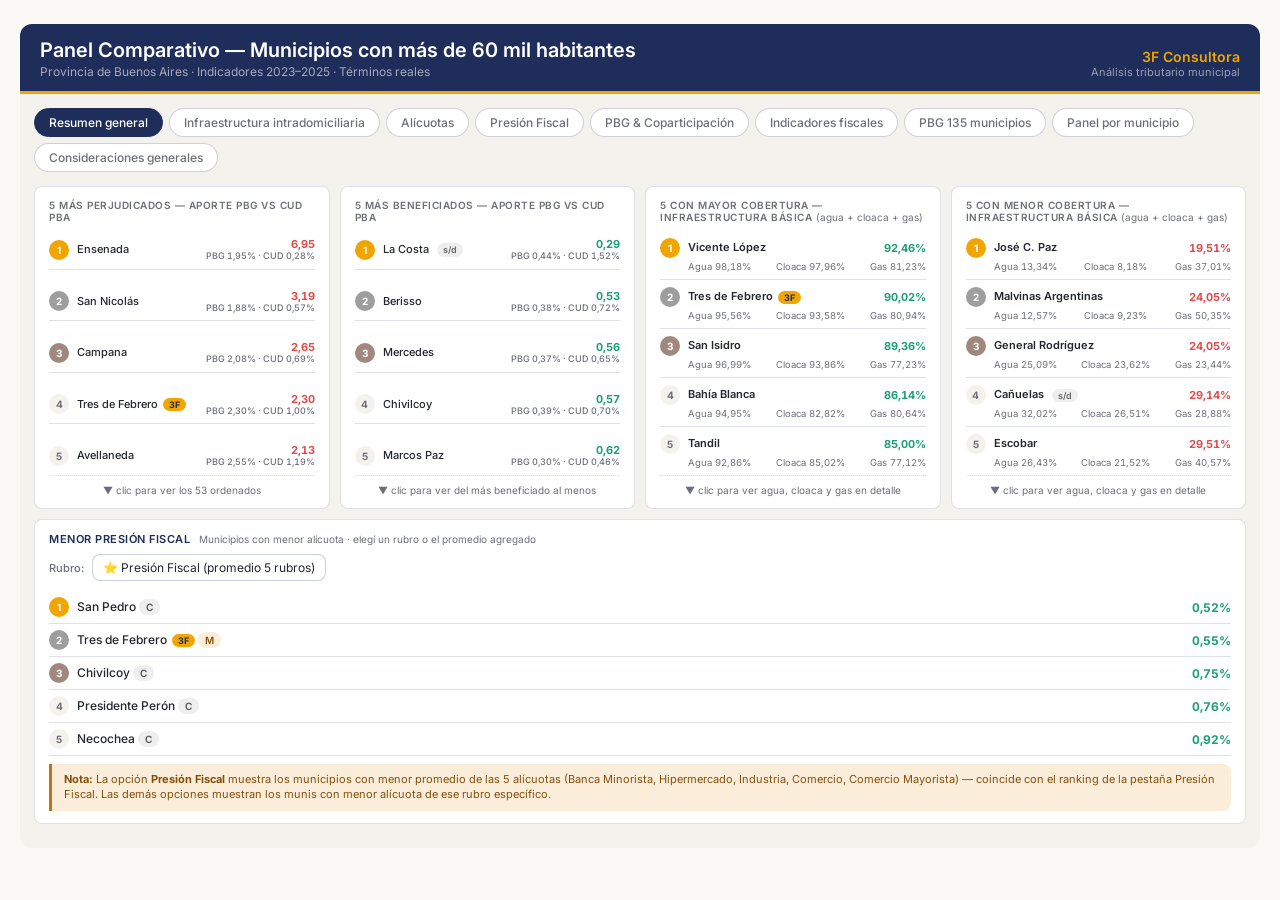
==== index.html @ 959a1f92 "Informes arrancan en Solo barras; Valores por anio pasa a un anio por fila Co-Authored-By: Claude Op" ====
<!DOCTYPE html>
<html lang="es">
<head>
<meta charset="UTF-8">
<meta name="robots" content="noindex, nofollow, noarchive, nosnippet">
<meta name="googlebot" content="noindex, nofollow">
<meta name="viewport" content="width=device-width, initial-scale=1.0, viewport-fit=cover">
<meta name="apple-mobile-web-app-capable" content="yes">
<meta name="format-detection" content="telephone=no">
<title>3F · Panel Comparativo — Municipios con más de 60 mil habitantes</title>
<link rel="preconnect" href="https://fonts.googleapis.com">
<link rel="preconnect" href="https://fonts.gstatic.com" crossorigin>
<link href="https://fonts.googleapis.com/css2?family=Inter:wght@400;500;600;700&display=swap" rel="stylesheet">
<!-- Tipografias de menosimpuestos.com.ar, para el informe -->
<link href="https://fonts.googleapis.com/css2?family=Sora:wght@600;700;800&family=Source+Sans+3:wght@400;600;700&display=swap" rel="stylesheet">
<style>
    /* iOS Safari fixes */
    html { -webkit-text-size-adjust: 100%; text-size-adjust: 100%; }
    body { -webkit-tap-highlight-color: rgba(0,0,0,0.1); -webkit-touch-callout: none; }
    button, .fbtn, select, input { -webkit-appearance: none; appearance: none; font: inherit; }
    /* Smooth scroll en iOS */
    .scroll, [class*="scroll"] { -webkit-overflow-scrolling: touch; }
    /* Inputs select tap target ≥44px (Apple HIG) */
    @supports (-webkit-touch-callout: none) {
      button, .fbtn, select { min-height: 32px; touch-action: manipulation; }
    }
    
:root{
  --font-sans:'Inter',-apple-system,BlinkMacSystemFont,'Segoe UI',Roboto,sans-serif;
  --bg-pri:#ffffff; --bg-sec:#f4f2ec; --bd-3:rgba(30,45,90,.14); --bd-2:rgba(30,45,90,.22);
  --tx-pri:#23262e; --tx-sec:#6c6f78; --rad-md:8px; --rad-lg:12px;
  --navy:#1e2d5a; --gold:#f0a500; --ok:#1D9E75; --bad:#E24B4A; --warn:#BA7517;
}
*{box-sizing:border-box;margin:0;padding:0}
html,body{font-family:var(--font-sans);background:#faf9f5;color:var(--tx-pri);min-height:100vh; min-height:100dvh; height:100dvh;-webkit-font-smoothing:antialiased}
body{padding:24px 20px;font-size:13px}
#wrap{max-width:1280px;margin:0 auto}
.hdr{background:var(--navy);color:#fff;padding:14px 20px 12px;border-radius:var(--rad-lg) var(--rad-lg) 0 0;display:flex;justify-content:space-between;align-items:flex-end;gap:14px;flex-wrap:wrap}
.hdr-title{font-size:20px;font-weight:600}
.hdr-sub{font-size:12px;color:rgba(255,255,255,.6);margin-top:2px}
.brand{font-size:14px;color:var(--gold);font-weight:600;text-align:right}
.brand-sub{font-size:11px;color:rgba(255,255,255,.55)}
.gold-bar{height:3px;background:var(--gold)}
.body{background:var(--bg-sec);padding:14px;border-radius:0 0 var(--rad-lg) var(--rad-lg)}
.tabs{display:flex;gap:6px;margin-bottom:14px;flex-wrap:wrap}
.tab{font-size:12px;padding:6px 14px;border-radius:20px;border:.5px solid var(--bd-2);background:var(--bg-pri);cursor:pointer;font-weight:500;color:var(--tx-sec);font-family:inherit}
.tab.active{background:var(--navy);color:#fff;border-color:var(--navy)}
.hidden{display:none}
.card{background:var(--bg-pri);border:.5px solid var(--bd-3);border-radius:var(--rad-md);padding:12px 14px;margin-bottom:10px}
.ct{font-size:11px;font-weight:600;color:var(--navy);text-transform:uppercase;letter-spacing:.5px;margin-bottom:8px}
.cs{font-size:10px;color:var(--tx-sec);font-weight:400;text-transform:none;letter-spacing:0;margin-left:5px}
/* ── «Evolución de indicador por municipio»: controles a la derecha ─────────────────────
   Antes los controles iban arriba, en bandas de ancho completo, y el gráfico se quedaba con
   todo el ancho de la tarjeta: largo y bajo, y dos series con valores parecidos caían en el
   mismo renglón. Con la columna al costado el gráfico pierde ancho y gana alto, así que la
   misma diferencia de porcentaje ocupa más píxeles verticales.
   El ancho del canvas lo lee drawFisChart de .fis-chart, así que se acomoda solo.          */
.fis-lay{display:grid;grid-template-columns:minmax(0,1fr) 210px 336px;gap:10px;align-items:stretch}
/* Las dos columnas de la derecha usan la misma caja, para que se lean como un solo panel. */
.fis-side .fis-box{background:var(--bg-sec);border-radius:var(--rad-md);border:.5px solid var(--bd-3);padding:8px 10px}
.fis-side .fis-lbl{font-size:11px;color:var(--tx-sec);font-weight:600;margin-bottom:6px}
/* Un botón por renglón, a todo el ancho de la columna y repartidos a lo alto: la caja se
   llena sola y cada sección se lee con su nombre entero. */
.fis-side .fis-box{display:flex;flex-direction:column}
.fis-side .fis-fb{display:flex;flex-direction:column;gap:4px;flex:1 1 auto;min-height:0}
.fis-side .fis-fb .fbtn{flex:1 1 auto;min-height:20px;display:flex;align-items:center;
  text-align:left;padding:2px 9px;font-size:10.5px;border-radius:5px}
.fis-chart{min-width:0}
.fis-side{display:flex;flex-direction:column;gap:8px}
/* Las cajas se estiran hasta el alto del gráfico: si no, la del filtro por sección quedaba
   como un cuadradito con un hueco blanco debajo. */
.fis-side>div{margin:0!important;flex:1 1 auto}
/* En una columna angosta los indicadores se leen mejor como lista, uno por renglón. */
.fis-side #fis-ind-checkboxes{flex-direction:column;flex-wrap:nowrap;gap:5px}
.fis-side .fis-sep{width:auto!important;height:1px;align-self:stretch;margin:3px 0!important}
.fis-side #add-muni-fis{max-width:100%}
@media (max-width:1100px){
  /* Abajo de 1100 px la columna no entra: vuelve todo apilado, como estaba. */
  .fis-lay{grid-template-columns:1fr}
  .fis-side>div{flex:0 0 auto}   /* apilado, cada caja mide lo que necesita */
  .fis-side #fis-ind-checkboxes{flex-direction:row;flex-wrap:wrap;gap:8px 14px}
  .fis-side .fis-sep{width:1px!important;height:auto;align-self:stretch;margin:0 4px!important}
}
.two{display:grid;grid-template-columns:1fr 1fr;gap:10px;margin-bottom:10px;align-items:start}
.three{display:grid;grid-template-columns:repeat(3,1fr);gap:8px;margin-bottom:10px}
.four{display:grid;grid-template-columns:repeat(4,1fr);gap:10px;margin-bottom:10px}
.grid-3{display:grid;grid-template-columns:repeat(3,1fr);gap:12px}
.grid-3-info{display:grid;grid-template-columns:auto 1fr;gap:4px 10px;font-variant-numeric:tabular-nums}
.grid-2{display:grid;grid-template-columns:1fr 1fr;gap:14px}
.kpi-3{display:grid;grid-template-columns:1fr 1fr 1fr;gap:8px}
.cons-2{display:grid;grid-template-columns:repeat(2,1fr);gap:10px;margin-bottom:14px}
/* Filas del análisis CAE→Infra: por defecto el numérico está alineado a derecha con min-width fijo;
   en mobile pasa a columna para que no rompa */
.cae-row-right{text-align:right;flex-shrink:0;min-width:170px}
@media (max-width:980px){
  .four{grid-template-columns:1fr 1fr}
  .nivel-grid{grid-template-columns:1fr 1fr}
  .grid-3{grid-template-columns:1fr 1fr}
}
@media (max-width:680px){
  body{padding:12px 10px;font-size:12.5px}
  .hdr{padding:10px 12px;flex-direction:column;align-items:flex-start;gap:6px}
  .hdr-title{font-size:16px}
  .hdr-sub{font-size:11px}
  .brand{text-align:left;font-size:13px}
  .body{padding:8px}
  .tabs{flex-wrap:nowrap;overflow-x:auto;-webkit-overflow-scrolling:touch;padding-bottom:4px;margin-bottom:10px}
  .tabs::-webkit-scrollbar{height:3px}
  .tab{flex-shrink:0;font-size:11.5px;padding:5px 12px}
  .card{padding:10px;margin-bottom:8px}
  .two,.three,.four,.grid-3,.grid-2,.kpi-3,.cons-2,.cuad-grid{grid-template-columns:1fr}
  .nivel-grid{grid-template-columns:1fr 1fr;gap:6px}
  .heat-grid{grid-template-columns:repeat(auto-fill,minmax(70px,1fr));gap:2px}
  .ct{font-size:10.5px}
  .cs{display:block;margin-left:0;margin-top:2px;font-size:9.5px}
  .kcard{min-height:auto;padding:10px}
  .sr{flex-direction:column;align-items:stretch;gap:6px}
  .sr select{width:100%}
  .tbl{font-size:10.5px}
  .tbl th,.tbl td{padding:5px 4px}
  canvas{max-width:100%;height:auto}
  .cae-row-right{min-width:0;width:100%;text-align:left;display:flex;justify-content:space-between;flex-wrap:wrap;gap:4px;margin-top:3px}
}
@media (max-width:480px){
  .nivel-grid{grid-template-columns:1fr}
}
.kcard{background:var(--bg-pri);border:.5px solid var(--bd-3);border-radius:var(--rad-md);padding:12px 14px;display:flex;flex-direction:column;min-height:240px}
.kcard.clickable{cursor:pointer;transition:all .15s}
.kcard.clickable:hover{border-color:var(--navy);transform:translateY(-1px);box-shadow:0 3px 12px rgba(0,0,0,.08)}
.kcard.kact{border:1.5px solid var(--navy);background:#f6f8ff}
.kl{font-size:10px;color:var(--tx-sec);text-transform:uppercase;letter-spacing:.5px;margin-bottom:8px;font-weight:600}
.kd{font-size:11px;color:var(--tx-sec);line-height:1.4}
.kpi-list{display:flex;flex-direction:column;justify-content:space-between;flex:1}
.kpi-row{display:flex;justify-content:space-between;align-items:center;padding:7px 0;font-size:11px;border-bottom:.5px solid var(--bd-3)}
.kpi-row:last-child{border-bottom:none}
.kpi-row .pos{font-weight:700;color:var(--tx-sec);min-width:18px;font-size:10px}
.kpi-row .name{flex:1;font-weight:500;color:var(--tx-pri);font-size:11px;line-height:1.25}
.kpi-row .val{font-weight:700;font-variant-numeric:tabular-nums;font-size:11px}
.kpi-row.best .val{color:var(--ok)}
.kpi-row.worst .val{color:var(--bad)}
.kpi-detail{display:flex;flex-direction:column;line-height:1.2;align-items:flex-end}
.kpi-detail .vsub{font-size:9px;color:var(--tx-sec);font-weight:500;font-variant-numeric:tabular-nums}
.kcard-foot{margin-top:auto;padding-top:8px;font-size:10px;color:var(--tx-sec);text-align:center;border-top:.5px dotted var(--bd-3)}
/* ── Panel por municipio: fichas comparativas compactas (formato cuadrado) ─ */
.pmun-ficha{flex:0 0 285px;background:var(--bg-pri);border:.5px solid var(--bd-3);border-radius:var(--rad-md);overflow:hidden;display:flex;flex-direction:column;font-size:10.5px;transition:transform .15s, box-shadow .15s, opacity .15s}
.pmun-ficha.tdf{border:2px solid var(--gold);background:#fffdf5}
.pmun-ficha[draggable="true"]{cursor:grab}
.pmun-ficha[draggable="true"]:active{cursor:grabbing}
.pmun-ficha.dragging{opacity:.4;transform:scale(.97)}
.pmun-ficha.drag-over{box-shadow:0 0 0 3px var(--navy);transform:translateY(-2px)}
.pmun-drag-handle{display:inline-flex;align-items:center;justify-content:center;width:14px;height:14px;margin-right:4px;opacity:.55;font-size:11px;line-height:1;cursor:grab}
.pmun-ficha-header{padding:7px 10px;background:var(--navy);color:#fff;display:flex;justify-content:space-between;align-items:center;gap:6px}
.pmun-ficha.tdf .pmun-ficha-header{background:var(--gold);color:var(--navy)}
.pmun-ficha-name{font-size:12px;font-weight:700;line-height:1.2;flex:1;min-width:0;overflow:hidden;text-overflow:ellipsis;white-space:nowrap}
.pmun-ficha-sec{font-size:9px;opacity:.75;font-weight:500;text-transform:uppercase;letter-spacing:.3px}
.pmun-ficha-close{background:rgba(255,255,255,.2);color:#fff;border:none;border-radius:50%;width:18px;height:18px;font-size:11px;cursor:pointer;display:flex;align-items:center;justify-content:center;flex-shrink:0;line-height:1;padding:0}
.pmun-ficha-close:hover{background:rgba(255,255,255,.4)}
.pmun-grid{display:grid;grid-template-columns:1fr 1fr;gap:0}
.pmun-section{padding:6px 8px;border-right:.5px solid var(--bd-3);border-bottom:.5px solid var(--bd-3);min-height:120px}
.pmun-section:nth-child(2n){border-right:none}
.pmun-section:nth-last-child(-n+2){border-bottom:none}
/* Franja de empleo: ocupa el ancho completo debajo de la grilla 2×2 */
.pmun-section.pmun-emp{grid-column:1/-1;border-right:none;border-bottom:none;min-height:auto}
.pmun-grid .pmun-section:nth-child(3){border-bottom:none}
.pmun-section-title{font-size:8.5px;font-weight:700;color:var(--navy);text-transform:uppercase;letter-spacing:.4px;margin-bottom:4px;border-bottom:.5px dotted var(--bd-3);padding-bottom:3px}
.pmun-row{display:flex;justify-content:space-between;align-items:center;padding:1px 0;font-size:10px;line-height:1.25}
.pmun-row .lbl{color:var(--tx-sec)}
.pmun-row .val{font-weight:600;color:var(--tx-pri);font-variant-numeric:tabular-nums}
.pmun-bar{height:4px;background:#eef0f5;border-radius:2px;overflow:hidden;margin:2px 0 3px 0}
.pmun-bar-fill{height:100%;border-radius:2px}
.expand{background:rgba(255,255,255,.6);position:fixed;inset:0;z-index:100;display:none;align-items:flex-start;justify-content:center;padding:40px 20px;-webkit-backdrop-filter:blur(4px); backdrop-filter:blur(4px);overflow-y:auto}
.expand.show{display:flex}
.expand-card{background:var(--bg-pri);border-radius:var(--rad-lg);max-width:820px;width:100%;box-shadow:0 12px 40px rgba(0,0,0,.18);border:.5px solid var(--bd-2)}
.expand-head{background:var(--navy);color:#fff;padding:14px 18px;border-radius:var(--rad-lg) var(--rad-lg) 0 0;display:flex;justify-content:space-between;align-items:center}
.expand-head h3{font-size:15px;font-weight:600}
.expand-close{background:rgba(255,255,255,.18);border:none;color:#fff;width:28px;height:28px;border-radius:50%;cursor:pointer;font-size:16px;line-height:1;font-family:inherit}
.expand-body{padding:14px 18px;max-height:65vh;overflow-y:auto}
.expand-row{display:flex;align-items:center;gap:10px;padding:7px 0;border-bottom:.5px solid var(--bd-3);font-size:12px}
.expand-row:last-child{border-bottom:none}
.expand-row .pos{font-weight:700;width:26px;font-size:11px;text-align:right;color:var(--tx-sec)}
.expand-row .name{flex:1;font-weight:500}
.expand-row .vmain{font-weight:700;font-variant-numeric:tabular-nums;min-width:80px;text-align:right}
.expand-row .vsub{font-size:10px;color:var(--tx-sec);font-variant-numeric:tabular-nums;min-width:90px;text-align:right}
.sl{font-size:11px;color:var(--tx-sec);font-weight:500}
select{font-size:12px;padding:5px 10px;border-radius:8px;border:.5px solid var(--bd-2);background:var(--bg-pri);color:var(--tx-pri);cursor:pointer;font-family:inherit}
.sr{display:flex;gap:8px;margin-bottom:10px;flex-wrap:wrap;align-items:center}
.fbtn{font-size:11px;padding:4px 12px;border-radius:20px;border:.5px solid var(--bd-2);background:var(--bg-pri);cursor:pointer;color:var(--tx-sec);font-family:inherit;font-weight:500}
.fbtn.fa{background:var(--navy);color:#fff;border-color:var(--navy)}
.sep{height:.5px;background:var(--bd-3);margin:8px 0}
.tbl{width:100%;border-collapse:collapse;font-size:11px;font-variant-numeric:tabular-nums}
.tbl th{background:var(--navy);color:#fff;padding:6px 10px;text-align:left;font-weight:500}
.tbl th.r{text-align:right}
.tbl td{padding:5px 10px;border-bottom:.5px solid var(--bd-3);color:var(--tx-sec)}
.tbl td.r{text-align:right;font-weight:500;color:var(--tx-pri)}
.tbl td.ok{text-align:right;font-weight:500;color:var(--ok)}
.tbl td.bad{text-align:right;font-weight:500;color:var(--bad)}
.tbl td.warn{text-align:right;font-weight:500;color:var(--warn)}
.tbl td.sd{text-align:right;color:var(--tx-sec);opacity:.5;font-style:italic}
.tbl tr:hover td{background:var(--bg-sec)}
.tbl tr:last-child td{border-bottom:none}
.badge{display:inline-block;font-size:10px;padding:2px 7px;border-radius:10px;font-weight:600}
.bg{background:#E1F5EE;color:#0F6E56}.bw{background:#FAEEDA;color:#854F0B}.bo{background:#FDE8D8;color:#7A3010}.br{background:#FCEBEB;color:#A32D2D}.bn{background:#EAF0FB;color:var(--navy)}
.bgray{background:#eee;color:#555}
.muni-badge{display:inline-block;font-size:9px;padding:1px 6px;border-radius:8px;font-weight:600;margin-left:5px;vertical-align:middle}
.mb-par{background:#FAEEDA;color:#854F0B}
.mb-sin{background:#eee;color:#666}
.note{background:var(--bg-sec);border-left:3px solid var(--gold);padding:8px 12px;font-size:11px;color:var(--tx-sec);border-radius:0 var(--rad-md) var(--rad-md) 0;margin-bottom:10px;line-height:1.5}
.heat-grid{display:grid;grid-template-columns:repeat(auto-fill,minmax(88px,1fr));gap:3px;margin-bottom:8px}
.hcell{padding:9px 6px;border-radius:5px;text-align:center;cursor:pointer;transition:filter .12s,transform .1s}
.hcell:hover{filter:brightness(1.1);transform:scale(1.04);z-index:2;position:relative}
.hc-name{font-size:10px;font-weight:600;overflow:hidden;text-overflow:ellipsis;white-space:nowrap;margin-bottom:3px}
.hc-val{font-size:16px;font-weight:700;line-height:1}
.hc-tag{font-size:9px;margin-top:2px;opacity:.85}
.legend-row{display:flex;gap:12px;margin-top:8px;font-size:11px;color:var(--tx-sec);flex-wrap:wrap}
.lg-dot{display:inline-block;width:10px;height:10px;border-radius:2px;vertical-align:middle;margin-right:3px}
.nivel-grid{display:grid;grid-template-columns:repeat(4,1fr);gap:8px;margin-bottom:10px}
.nivel-card{border-radius:var(--rad-md);padding:12px;border:.5px solid;cursor:pointer;transition:all .15s;user-select:none}
.nivel-card:hover{transform:translateY(-1px);box-shadow:0 4px 14px rgba(0,0,0,.1)}
.nivel-card.nivel-sel{border-width:2px!important}
canvas{max-width:100%;height:auto}
.act-kpi{background:var(--bg-pri);border:.5px solid var(--bd-3);border-radius:var(--rad-md);padding:11px 14px}
.act-kpi-title{font-size:11px;font-weight:600;color:var(--navy);text-transform:uppercase;letter-spacing:.4px;margin-bottom:8px}
.act-kpi-row{display:flex;justify-content:space-between;align-items:center;padding:3px 0;font-size:12px}
.pos-pill{display:inline-block;font-size:10px;padding:2px 9px;border-radius:20px;background:#EAF0FB;color:var(--navy);font-weight:500;margin-top:6px}
.sim-note{background:#FAEEDA;border-left:3px solid #BA7517;padding:8px 12px;font-size:11px;color:#854F0B;border-radius:0 var(--rad-md) var(--rad-md) 0;margin-bottom:10px;line-height:1.4}
.rrow{display:flex;align-items:center;gap:7px;padding:5px 0;border-bottom:.5px solid var(--bd-3)}
.rrow:last-child{border-bottom:none}
.rnum{width:20px;height:20px;border-radius:50%;display:flex;align-items:center;justify-content:center;font-size:10px;font-weight:700;flex-shrink:0}
.rg{background:var(--gold);color:#fff}.rs{background:#9E9E9E;color:#fff}.rb{background:#A1887F;color:#fff}.rn{background:var(--bg-sec);color:var(--tx-sec)}.rbad{background:#FCEBEB;color:var(--bad)}
.rname{flex:1;font-size:12px;color:var(--tx-pri);font-weight:500}
.rval{min-width:54px;text-align:right;font-size:12px;font-weight:600;font-variant-numeric:tabular-nums}
.rvok{color:var(--ok)}.rvbd{color:var(--bad)}
.cuad-grid{display:grid;grid-template-columns:1fr 1fr;gap:8px;margin-bottom:10px}
@media (max-width:680px){.cuad-grid{grid-template-columns:1fr}}
.cuad-card{border-radius:var(--rad-md);padding:14px;border:.5px solid;position:relative;overflow:hidden}
.cuad-badge{position:absolute;top:10px;right:10px;font-size:10px;padding:2px 8px;border-radius:10px;font-weight:600}
.cuad-title{font-size:13px;font-weight:700;margin-bottom:4px}
.cuad-desc{font-size:11px;line-height:1.5;margin-bottom:8px;opacity:.8}
.cuad-munis{margin-top:8px;font-size:10px;line-height:1.7;max-height:90px;overflow-y:auto}
.scatter-wrap{position:relative;background:var(--bg-sec);border-radius:var(--rad-md);border:.5px solid var(--bd-3);overflow:hidden;user-select:none}
.scatter-tt{position:absolute;background:var(--navy);color:#fff;padding:8px 12px;border-radius:8px;font-size:11px;pointer-events:none;display:none;z-index:10;white-space:nowrap;box-shadow:0 4px 18px rgba(0,0,0,.3);line-height:1.7}
.scatter-controls{display:flex;gap:6px;align-items:center;margin-bottom:8px;flex-wrap:wrap}
.scatter-btn{font-size:11px;padding:4px 12px;border-radius:8px;border:.5px solid var(--bd-2);background:var(--bg-pri);cursor:pointer;color:var(--tx-sec);display:flex;align-items:center;gap:4px;transition:all .12s;font-family:inherit}
.scatter-btn:hover{border-color:var(--navy);color:var(--navy)}
.zoom-level{font-size:11px;color:var(--tx-sec);padding:4px 8px;background:var(--bg-sec);border-radius:6px;font-family:monospace}
/* Resaltado Tres de Febrero */
.tdf-row{background:rgba(240,165,0,.12)!important;box-shadow:inset 3px 0 0 var(--gold)}
.tdf-row:hover td{background:rgba(240,165,0,.18)!important}
.tdf-star{color:var(--gold);font-weight:700;margin-left:3px}
.tdf-chip{display:inline-block;background:var(--gold);color:var(--navy);font-size:9px;font-weight:700;padding:1px 6px;border-radius:8px;margin-left:5px;vertical-align:middle;letter-spacing:.2px}

/* ══════════════════════════════════════════════════════════════════════════════════════════
   INFORME COMPARATIVO — «Menos impuesto más trabajo»
   Botón por pestaña + modal de armado (opciones a la izquierda, vista previa a la derecha,
   igual que el informe de tributario_externo) + hoja imprimible.
   El informe es NEUTRAL: no lleva marca ni destaca ningún municipio. Toma el DATO del panel,
   no el formato de las tarjetas: cada indicador elegido sale como una fila A | B | Diferencia.
   ══════════════════════════════════════════════════════════════════════════════════════════ */

/* ── Botón «Informe» al inicio de cada pestaña ──────────────────────────────────────────── */
.infbar{display:flex;align-items:center;gap:10px;flex-wrap:wrap;margin-bottom:10px}
.infbtn{display:inline-flex;align-items:center;gap:6px;font-family:inherit;font-size:11.5px;font-weight:600;
  padding:6px 13px;border-radius:20px;border:.5px solid var(--navy);background:var(--navy);color:#fff;cursor:pointer}
.infbtn:hover{background:#2a3f7a}
.infbtn .infcount{display:inline-flex;align-items:center;justify-content:center;min-width:17px;height:17px;
  padding:0 4px;border-radius:9px;background:var(--gold);color:var(--navy);font-size:10px;font-weight:700}
.infbtn .infcount.cero{display:none}
.infbar-hint{font-size:10.5px;color:var(--tx-sec);font-style:italic}

/* ── Modal de armado ────────────────────────────────────────────────────────────────────── */
.infmodal{position:fixed;inset:0;background:rgba(20,26,45,.55);z-index:9000;display:none;
  align-items:center;justify-content:center;padding:22px}
.infmodal.open{display:flex}
.infcard{background:var(--bg-pri);border-radius:var(--rad-lg);width:100%;max-width:1120px;max-height:92vh;
  display:flex;flex-direction:column;overflow:hidden;box-shadow:0 18px 48px rgba(20,26,45,.34)}
.infhd{background:var(--navy);color:#fff;padding:12px 16px;display:flex;justify-content:space-between;align-items:flex-start;gap:14px}
.infhd h3{font-size:15px;font-weight:600}
.infhd .infhdsub{font-size:11px;color:rgba(255,255,255,.65);margin-top:3px;line-height:1.5}
.infx{background:transparent;border:none;color:rgba(255,255,255,.8);font-size:20px;line-height:1;cursor:pointer;padding:0 2px}
.infx:hover{color:#fff}
.infbody{padding:14px 16px;overflow-y:auto;flex:1}
.infgrid{display:grid;grid-template-columns:minmax(0,1fr) minmax(0,1.05fr);gap:16px;align-items:start}

/* selectores A vs B */
.infvs{background:var(--bg-sec);border:.5px solid var(--bd-2);border-radius:var(--rad-md);padding:10px 12px;margin-bottom:12px}
.infvs-t{font-size:10.5px;font-weight:600;color:var(--navy);text-transform:uppercase;letter-spacing:.5px;margin-bottom:8px}
.infvs-row{display:grid;grid-template-columns:1fr auto 1fr;gap:8px;align-items:end}
.infvs-row select{width:100%;font-size:11.5px;padding:5px 7px;border:.5px solid var(--bd-2);border-radius:var(--rad-md);background:var(--bg-pri);font-family:inherit;color:var(--tx-pri)}
.infvs-sep{font-size:11px;font-weight:700;color:var(--tx-sec);padding-bottom:6px}
.infvs-lbl{font-size:9.5px;font-weight:600;color:var(--tx-sec);text-transform:uppercase;letter-spacing:.4px;margin-bottom:3px}
.infvs-warn{font-size:10.5px;color:#A32D2D;margin-top:7px;font-style:italic;line-height:1.5}

/* lista de indicadores */
.infsec{font-size:10.5px;font-weight:600;color:var(--navy);text-transform:uppercase;letter-spacing:.5px;
  margin:12px 0 7px;padding-bottom:4px;border-bottom:.5px solid var(--bd-3);display:flex;justify-content:space-between;align-items:center;gap:8px}
.infsec .infsecall{font-size:10px;font-weight:600;text-transform:none;letter-spacing:0;color:var(--navy);
  background:transparent;border:.5px solid var(--bd-2);border-radius:20px;padding:2px 9px;cursor:pointer;font-family:inherit}
.infsec .infsecall:hover{background:var(--bg-sec)}
.infsec.cerrado{margin-bottom:4px;border-bottom-color:transparent}
/* la cabecera de cada bloque es el botón que lo pliega */
.infsec .infsectog{flex:1;display:flex;align-items:center;gap:7px;background:transparent;border:none;padding:0;
  cursor:pointer;font-family:inherit;font-size:10.5px;font-weight:600;color:var(--navy);
  text-transform:uppercase;letter-spacing:.5px;text-align:left}
.infsec .infsecchev{font-size:9px;color:var(--tx-sec);width:9px;flex-shrink:0}
.infsec .infsecn{margin-left:auto;font-size:9.5px;font-weight:700;letter-spacing:0;color:var(--tx-sec);
  background:var(--bg-sec);border:.5px solid var(--bd-3);border-radius:20px;padding:1px 7px}
.infsec .infsecn.hay{background:var(--navy);border-color:var(--navy);color:#fff}
.infayuda{font-size:10.5px;color:var(--tx-sec);line-height:1.5;margin-bottom:2px}
/* ── «Qué lleva el informe»: se informa, no se elige ─────────────────────────────────── */
.infque{margin-bottom:12px;padding:9px 11px;border:.5px solid var(--bd-2);border-radius:var(--rad-md);
  background:var(--bg-pri)}
.infque-t{font-size:10px;font-weight:700;text-transform:uppercase;letter-spacing:.5px;
  color:var(--tx-sec);margin-bottom:7px}
.infque-l{display:flex;flex-wrap:wrap;gap:5px;margin-bottom:6px}
.infque-i{display:inline-flex;align-items:center;gap:6px;font-size:10.5px;color:var(--tx-pri);
  background:var(--bg-sec);border:.5px solid var(--bd-3);border-radius:20px;padding:2px 9px 2px 6px}
.infque-i b{display:inline-flex;align-items:center;justify-content:center;width:14px;height:14px;
  border-radius:50%;background:var(--navy);color:#fff;font-size:8.5px;font-weight:700}
.infque-n{font-size:9px;font-weight:700;color:var(--tx-sec)}
/* el tipo se muestra pero no se toca */
.infopt .iot .iotr{font-size:11px;color:var(--navy)}
.infopt.off{opacity:.5}

/* ── Tipos de informe: las tarjetas de opción del modal del comparador TISH (.infopt) ────
   Se elige UN tipo de informe de una lista con título y explicación, en vez de tildar
   indicador por indicador. El tipo que no aplica queda en gris DICIENDO POR QUÉ, que es lo
   que hace que la pantalla se entienda sola. «Personalizado» abre la lista detallada. */
.inftipos{margin-bottom:12px}
.inftipos-t{font-size:10.5px;font-weight:600;color:var(--navy);text-transform:uppercase;
  letter-spacing:.5px;margin-bottom:8px}
.infopt{display:block;border:.5px solid var(--bd-2);border-radius:var(--rad-md);padding:9px 11px;
  margin-bottom:7px;cursor:pointer;background:var(--bg-pri)}
.infopt:hover{border-color:var(--navy)}
.infopt.sel{border-color:var(--navy);background:#EAF0FB;box-shadow:inset 0 0 0 1px var(--navy)}
.infopt.off{opacity:.6;cursor:not-allowed;background:var(--bg-sec)}
.infopt.off:hover{border-color:var(--bd-2)}
.infopt .iot{display:flex;align-items:center;gap:8px;font-weight:600;font-size:12.5px;color:var(--tx-pri)}
.infopt.sel .iot{color:var(--navy)}
.infopt .iot input{margin:0;flex:0 0 auto;cursor:pointer}
.infopt .iot .iotn{margin-left:auto;font-size:9.5px;font-weight:700;color:var(--tx-sec);
  background:var(--bg-sec);border:.5px solid var(--bd-3);border-radius:20px;padding:1px 7px}
.infopt.sel .iot .iotn{background:var(--navy);border-color:var(--navy);color:#fff}
.infopt .iod{font-size:11px;color:var(--tx-sec);line-height:1.42;margin:4px 0 0 22px}
.infopt .iowhy{font-size:11px;color:#9A5A00;background:#FFF8E8;border-radius:5px;padding:5px 7px;
  margin:6px 0 0 22px;line-height:1.4}

/* Caja de opciones del tipo elegido: la misma idea que el .infanios del TISH */
.infsub{margin:0 0 12px;padding:9px 11px;border:.5px solid var(--bd-2);border-radius:var(--rad-md);
  background:var(--bg-pri)}
.infsub-t{font-size:10px;font-weight:700;text-transform:uppercase;letter-spacing:.5px;
  color:var(--tx-sec);margin-bottom:7px}
.infsub-row{display:flex;gap:14px;flex-wrap:wrap;align-items:center;margin-bottom:6px}
.infsub-row label{font-size:10.5px;color:var(--tx-sec);font-weight:600;display:flex;align-items:center;gap:5px}
.infsub-row select{font-size:11px;padding:3px 6px;border:.5px solid var(--bd-2);border-radius:var(--rad-md);
  background:var(--bg-pri);font-family:inherit;color:var(--tx-pri)}
.infsub-hint{display:block;font-size:9.5px;color:var(--tx-sec);font-style:italic;line-height:1.45}

/* ── selección de 1 a 3 municipios ─────────────────────────────────────────────────────── */
.infvs-t{display:flex;align-items:center;gap:8px}
.infvs-n{margin-left:auto;font-size:9.5px;font-weight:700;letter-spacing:0;text-transform:none;
  color:var(--tx-sec);background:var(--bg-pri);border:.5px solid var(--bd-3);border-radius:20px;padding:1px 7px}
.infmrow{display:flex;align-items:center;gap:7px;margin-bottom:5px}
.infmrow select{flex:1;min-width:0;font-size:11.5px;padding:5px 7px;border:.5px solid var(--bd-2);
  border-radius:var(--rad-md);background:var(--bg-pri);font-family:inherit;color:var(--tx-pri)}
.infmrow.add select{color:var(--tx-sec);border-style:dashed}
.infmdot{width:11px;height:11px;border-radius:3px;flex:none}
.infmdot.vacio{background:transparent;border:1px dashed var(--bd-2)}
.infmx{background:transparent;border:none;color:var(--tx-sec);cursor:pointer;font-size:15px;line-height:1;
  padding:0 4px;font-family:inherit;flex:none}
.infmx:hover{color:var(--bad)}
.infmx-off{width:15px;flex:none}
.infvs-hint{font-size:9.5px;color:var(--tx-sec);font-style:italic;margin-top:6px;line-height:1.5}

/* ── conmutador tabla / gráfico / ambos ────────────────────────────────────────────────── */
.infseg{display:inline-flex;border:.5px solid var(--bd-2);border-radius:20px;overflow:hidden;background:var(--bg-pri)}
.infsegb{font-family:inherit;font-size:10px;font-weight:600;letter-spacing:0;text-transform:none;
  padding:3px 11px;border:none;background:transparent;color:var(--tx-sec);cursor:pointer}
.infsegb+.infsegb{border-left:.5px solid var(--bd-3)}
.infsegb:hover{background:var(--bg-sec);color:var(--navy)}
.infsegb.on{background:var(--navy);color:#fff}

/* ── selector de paleta del informe ────────────────────────────────────────────────────── */
.infpal{margin-bottom:8px;display:flex;align-items:center;gap:6px;flex-wrap:wrap}
.infpal-t{font-size:9.5px;font-weight:700;text-transform:uppercase;letter-spacing:.5px;color:var(--tx-sec);margin-right:2px}
.infpalb{display:inline-flex;align-items:center;gap:5px;font-family:inherit;font-size:10px;font-weight:600;
  padding:3px 9px 3px 6px;border:.5px solid var(--bd-2);border-radius:20px;background:var(--bg-pri);
  color:var(--tx-sec);cursor:pointer}
.infpalb:hover{border-color:var(--navy);color:var(--navy)}
.infpalb.on{border-color:var(--navy);background:var(--navy);color:#fff}
.infpalb i{width:8px;height:8px;border-radius:2px;display:inline-block;flex:none}
.infpal-d{flex-basis:100%;font-size:9.5px;color:var(--tx-sec);font-style:italic;line-height:1.45}

/* ── conmutador de vista dentro de cada bloque ─────────────────────────────────────────── */
.infvista{display:flex;align-items:center;gap:7px;margin:0 0 6px;flex-wrap:wrap}
.infvista-t{font-size:9px;font-weight:700;text-transform:uppercase;letter-spacing:.5px;color:var(--tx-sec)}
.infsegwrap{display:inline-flex;align-items:center;gap:6px}
.infsegttl{font-size:9px;font-weight:700;text-transform:uppercase;letter-spacing:.5px;color:var(--tx-sec)}
.infsegmix{font-size:9px;font-weight:700;text-transform:uppercase;letter-spacing:.4px;color:var(--warn);
  border:.5px solid var(--gold);background:#FFFAF0;border-radius:20px;padding:1px 7px;margin-right:5px}
.infitems{display:grid;grid-template-columns:1fr;gap:4px}
.infitem{display:flex;gap:8px;align-items:flex-start;padding:6px 9px;border:.5px solid var(--bd-3);
  border-radius:var(--rad-md);background:var(--bg-pri);cursor:pointer;line-height:1.45}
.infitem:hover{border-color:var(--bd-2);background:var(--bg-sec)}
.infitem.on{border-color:var(--navy);background:#EAF0FB}
.infitem input{margin-top:2px;flex-shrink:0;cursor:pointer}
.infitem .iil{font-size:11.5px;font-weight:600;color:var(--tx-pri)}
.infitem.on .iil{color:var(--navy)}
.infitem .iih{font-size:10px;color:var(--tx-sec);display:block;font-weight:400;margin-top:1px}
.infitem .iisd{font-size:9.5px;color:var(--warn);display:block;font-weight:600;margin-top:2px}

/* opciones de la pestaña de indicadores fiscales */
.infopts{background:#FFFAF0;border:.5px solid var(--gold);border-radius:var(--rad-md);padding:9px 11px;margin:10px 0}
.infopts-t{font-size:10.5px;font-weight:600;color:var(--navy);margin-bottom:7px}
.infopts-row{display:flex;gap:14px;flex-wrap:wrap;align-items:center}
.infopts-row label{font-size:10.5px;color:var(--tx-sec);font-weight:600;display:flex;align-items:center;gap:5px}
.infopts-row select{font-size:11px;padding:3px 6px;border:.5px solid var(--bd-2);border-radius:var(--rad-md);background:var(--bg-pri);font-family:inherit;color:var(--tx-pri)}
.infopts-hint{font-size:9.5px;color:var(--tx-sec);font-style:italic;margin-top:6px;line-height:1.5}

/* vista previa */
.infprev-lbl{font-size:10.5px;font-weight:600;color:var(--navy);text-transform:uppercase;letter-spacing:.5px;margin-bottom:7px;
  display:flex;justify-content:space-between;align-items:center;gap:8px}
.infprev-wrap{border:.5px solid var(--bd-2);border-radius:var(--rad-md);overflow:hidden;background:#fff;height:56vh;min-height:340px}
.infprev-wrap iframe{width:100%;height:100%;border:none;display:block}

/* carrito: lo que ya lleva el informe */
.infcart{margin-top:12px;border:.5px solid var(--bd-2);border-radius:var(--rad-md);background:var(--bg-sec);padding:9px 11px}
.infcart-t{font-size:10.5px;font-weight:600;color:var(--navy);text-transform:uppercase;letter-spacing:.5px;margin-bottom:7px;
  display:flex;justify-content:space-between;align-items:center;gap:8px}
.infcart-t button{font-size:10px;font-weight:600;text-transform:none;letter-spacing:0;color:var(--bad);
  background:#FCEBEB;border:.5px solid #F09595;border-radius:20px;padding:2px 9px;cursor:pointer;font-family:inherit}
.infcart-empty{font-size:10.5px;color:var(--tx-sec);font-style:italic}
.infcart-g{font-size:9.5px;font-weight:700;color:var(--tx-sec);text-transform:uppercase;letter-spacing:.4px;margin:6px 0 3px}
.infchip{display:inline-flex;align-items:center;gap:5px;font-size:10.5px;background:var(--bg-pri);
  border:.5px solid var(--bd-2);border-radius:20px;padding:2px 4px 2px 9px;margin:0 4px 4px 0;color:var(--tx-pri)}
.infchip .cx{background:transparent;border:none;color:var(--tx-sec);cursor:pointer;font-size:13px;line-height:1;padding:0 3px;font-family:inherit}
.infchip .cx:hover{color:var(--bad)}
.infchip .cmv{background:transparent;border:none;color:var(--tx-sec);cursor:pointer;font-size:10px;line-height:1;padding:0 1px;font-family:inherit}
.infchip .cmv:hover{color:var(--navy)}
.infchip .cmv[disabled]{opacity:.25;cursor:default}

.infft{border-top:.5px solid var(--bd-3);padding:10px 16px;display:flex;justify-content:flex-end;align-items:center;gap:10px;flex-wrap:wrap;background:var(--bg-sec)}
.infft .infnota{font-size:10px;color:var(--tx-sec);margin-right:auto;max-width:520px;line-height:1.5;font-style:italic}
.infft button{font-family:inherit;font-size:11.5px;font-weight:600;padding:6px 14px;border-radius:var(--rad-md);cursor:pointer;
  border:.5px solid var(--navy);background:var(--navy);color:#fff}
.infft button.out{background:transparent;color:var(--tx-sec);border-color:var(--bd-2)}
.infft button[disabled]{opacity:.42;cursor:default}

@media (max-width:900px){
  .infgrid{grid-template-columns:1fr}
  .infprev-wrap{height:44vh}
  .infmodal{padding:0}
  .infcard{max-height:100vh;border-radius:0}
}
</style>
<style id="ir-style">
/* ══ Hoja del INFORME COMPARATIVO ═════════════════════════════════════════════════════════
   Calcada del CSS de menosimpuestos.com.ar. Las reglas de las que sale cada cosa:

     :root      --navy #0A2342 · --navy-2 #102D4F · --blue #1d4e89 · --gold #2F6DB0 (es azul)
                --ink #1E293B · --muted #64748B · --line #E2E8F0 · --bg-soft #f5f7fa
                --radius 6px · --shadow 0 6px 24px -12px rgba(15,44,77,.30)
     body       "Source Sans 3", color --ink, line-height 1.65
     h1,h2,h3   "Sora", color --navy, font-weight 600, line-height 1.2   ← NO van en mayúsculas
     .eyebrow   --gold, weight 700, letter-spacing .16em, MAYUSCULAS, .76rem
     .rule      64x3px, background --gold
     .ficha-sec h4    .78rem, MAYUSCULAS, letter-spacing .05em, --navy, weight 800
     .ficha-sec       separada por border 1px solid --line
     .ficha-row       etiqueta en --muted, valor en --ink con font-variant-numeric tabular-nums
     .ficha-head      banda de color LLENA con el nombre en blanco, radio arriba
     .fh-name         "Sora" 1.6rem weight 700
     .fh-sec          MAYUSCULAS letter-spacing .05em, opacidad .85

   Las medidas se bajan de rem a px de impresion manteniendo las proporciones, los pesos, los
   letter-spacing y que algo vaya o no en mayusculas: eso es lo que hace que se reconozca.

   Hay TRES paletas, se eligen en el modal y cambian colores, nunca estructura:
     .ir-p-a  Seccion del sitio  — el cuerpo de la pagina: blanco, titulo navy, barrita azul.
     .ir-p-b  Encabezado navy    — el tratamiento del hero: bloque navy y acento mint.
     .ir-p-c  Azul institucional — como la A, en la rampa de azules del sitio.
   Va en su propio <style id="ir-style"> porque la vista previa lo copia dentro del iframe.
   ══════════════════════════════════════════════════════════════════════════════════════════ */
#infReport{display:none}

.ir-doc{
  --ir-navy:#0A2342; --ir-navy2:#102D4F; --ir-blue:#1d4e89; --ir-acc:#2F6DB0;
  --ir-ink:#1E293B; --ir-muted:#64748B; --ir-line:#E2E8F0; --ir-soft:#f5f7fa; --ir-rad:6px;
  font-family:"Source Sans 3",-apple-system,BlinkMacSystemFont,"Segoe UI",Roboto,Arial,sans-serif;
  color:var(--ir-ink);background:#fff;font-size:13.5px;line-height:1.65;-webkit-font-smoothing:antialiased;
  /* El informe ES una hoja A4, en pantalla y en papel: 210 mm de ancho con 13/11 mm de margen,
     o sea 188 mm de caja de texto. Antes la vista previa medía lo que midiera el modal y la
     impresión 188 mm: los renglones cortaban distinto y lo que se veía no era lo que salía.
     box-sizing va en la hoja misma —la regla de abajo es `.ir-doc *`, sólo los hijos—: sin eso
     los 22 mm de margen se sumarían a los 210 y la página se pasaría de ancho. */
  box-sizing:border-box;width:210mm;min-height:297mm;margin:0 auto;padding:13mm 11mm;
  box-shadow:0 1px 8px rgba(15,23,42,.16)}
.ir-doc *{box-sizing:border-box;margin:0;padding:0}
.ir-doc h1,.ir-doc h2{font-family:"Sora",sans-serif;color:var(--ir-navy);font-weight:600;line-height:1.2}

/* ── encabezado: eyebrow + titulo + rule, como abre cada seccion del sitio ─────────────── */
/* El texto a la izquierda y el semáforo de la marca en la otra punta. */
.ir-head{margin-bottom:13px;display:flex;align-items:center;justify-content:space-between;gap:18px}
.ir-headtxt{min-width:0}
/* Los tres colores prendidos: es el logo del semáforo fiscal, no el estado de un municipio.
   Ocupa la altura del bloque de texto sin comerse el ancho: 46 px de ancho por 104 de alto. */
.ir-headsf{flex:none;width:46px;height:104px;display:block}
.ir-eyebrow{display:inline-block;color:var(--ir-acc);font-weight:700;letter-spacing:.16em;
  text-transform:uppercase;font-size:11.5px;margin-bottom:5px}
.ir-head h1{font-size:27.5px;line-height:1.2}
.ir-head h1 em{font-style:normal;color:var(--ir-acc)}
/* El lockup, calcado de .logo-text del sitio (menosimpuestos.com.ar): Sora 700, «Menos
   impuesto» en el rojo del semáforo y «más trabajo» en el verde, un 32 % más grande y en su
   propio renglón. La especificidad va alta a propósito: las reglas del encabezado navy pintan
   el h1 de blanco y el em de mint, y acá el color es el del sitio, no el de la paleta. */
.ir-doc .ir-head h1.ir-lock{font-family:"Sora",sans-serif;font-weight:700;line-height:1.04;
  letter-spacing:.01em}
.ir-doc .ir-head h1.ir-lock span{display:block;color:#f53434}
.ir-doc .ir-head h1.ir-lock em{display:block;font-style:normal;color:#3FA96A;font-size:1.32em}
/* Bajada del lockup: dice qué es el informe. Va pegada al título —antes de la barrita— y en
   gris, para no pelearle el ojo al rojo y al verde. */
.ir-tag{font-size:13.5px;font-weight:600;color:var(--ir-muted);line-height:1.35;margin-top:6px}
.ir-rule{width:64px;height:3px;background:var(--ir-acc);margin:9px 0 9px}
.ir-head .ir-sub{font-size:17.5px;font-weight:600;color:var(--ir-ink);line-height:1.4}
.ir-head .ir-meta{font-size:11.5px;color:var(--ir-muted);margin-top:3px;line-height:1.5}

/* El encabezado toma el fondo de la barra del sitio —header.nav: --bg-soft #f5f7fa con la
   línea #E2E8F0—, que es donde vive el lockup en menosimpuestos.com.ar. Sobre el navy el rojo
   y el verde del título quedaban apagados: son colores pensados para fondo claro. */
.ir-p-b .ir-head{background:var(--ir-soft);border:1px solid var(--ir-line);
  border-radius:var(--ir-rad);padding:13px 16px}
.ir-p-b .ir-eyebrow{color:var(--ir-acc)}
.ir-p-b .ir-head h1{color:var(--ir-navy);letter-spacing:-.015em}
.ir-p-b .ir-head h1 em{color:var(--ir-acc)}
.ir-p-b .ir-rule{background:var(--ir-acc)}
.ir-p-b .ir-head .ir-sub{color:var(--ir-ink)}
.ir-p-b .ir-head .ir-meta{color:var(--ir-muted)}

/* ── fichas de municipio: .ficha-head / .cmp-card-head, banda de color llena ───────────── */
.ir-vs{display:grid;gap:9px;margin-bottom:17px}
.ir-vs.n1{grid-template-columns:1fr}
.ir-vs.n2{grid-template-columns:1fr 1fr}
.ir-vs.n3{grid-template-columns:1fr 1fr 1fr}
.ir-vscard{border-radius:var(--ir-rad);padding:11px 14px;color:#fff;
  display:flex;align-items:center;justify-content:space-between;gap:14px}
.ir-vscard .vst{min-width:0}
.ir-vscard .vsl{font-size:11.5px;font-weight:700;text-transform:uppercase;letter-spacing:.05em;
  color:rgba(255,255,255,.78)}
.ir-vscard .vsn{font-family:"Sora",sans-serif;font-size:17.5px;font-weight:700;line-height:1.1;
  margin-top:3px;color:#fff}
/* Semáforo: caja oscura y tres focos. El apagado NO cambia de color, baja de intensidad:
   es lo que hace un semáforo real y lo que pidió el informe. */
.ir-sfw{display:flex;align-items:center;gap:9px;flex:none}
.ir-sfcap{font-size:11.5px;font-weight:700;text-transform:uppercase;letter-spacing:.09em;
  text-align:right;line-height:1.4;color:rgba(255,255,255,.72)}
.ir-sfcap b{display:block;font-size:11.5px;font-weight:800;color:#fff;letter-spacing:.04em}
.ir-sf{display:flex;flex-direction:column;gap:4px;padding:5px;border-radius:8px;
  /* Carcasa OPACA y con halo. Translúcida tomaba el tono de la tarjeta y el semáforo se
     perdía dentro del navy, del azul, del verde o del naranja. */
  background:#071B33;border:1px solid rgba(255,255,255,.42);
  box-shadow:0 0 0 2px rgba(255,255,255,.28)}
.ir-sfl{display:block;width:12px;height:12px;border-radius:50%}
/* Los focos apagados van en gris oscuro neutro y no en su propio color bajado: sobre la
   tarjeta verde el verde apagado desaparecía, y sobre la naranja el rojo apagado parecía
   prendido. Así el único que tiene color es el que está prendido. */
.ir-sfl:not(.on){background:#123252!important}
.ir-sfl.on{box-shadow:0 0 0 2px rgba(255,255,255,.55)}
/* Con dos o tres municipios las tarjetas reparten los 188 mm de la hoja: hay que sacarles aire
   para que el nombre y el semáforo entren juntos. El rótulo del semáforo no va —lo dice el
   renglón de arriba, «Municipio 2 · Presión fiscal alta»—. */
.ir-vs.n2 .ir-vscard,.ir-vs.n3 .ir-vscard{gap:9px;padding:10px 12px}
.ir-vs.n3 .ir-vscard{padding:10px 11px}
.ir-vs.n3 .ir-vscard .vsn{font-size:17.5px}
/* Con dos o tres municipios sólo cambian las medidas: el aspecto ya lo pone la regla de
   arriba, que vale para los dos informes. */
.ir-vs.n2 .ir-sfl,.ir-vs.n3 .ir-sfl{width:11px;height:11px}
.ir-vs.n2 .ir-sf,.ir-vs.n3 .ir-sf{gap:4px;padding:4px}

/* ── secciones: el h4 de .ficha-sec ────────────────────────────────────────────────────── */
/* Caja de parametros, calcada del .pdfparams del TISH: dice sobre que se hizo el informe. */
.ir-params{background:#F2F6FC;border:1px solid #D8E4F2;border-radius:8px;padding:10px 14px;
  font-size:13.5px;line-height:1.6;margin-bottom:16px}
.ir-params b{color:var(--ir-navy)}

/* Cada planilla es un bloque cerrado: banda de titulo con barra de acento a la izquierda
   —la misma idea del .rule del sitio— y un separador de 2px al final. Antes el titulo era
   texto suelto con una linea de 1px y las cuatro planillas se leian como una sola masa. */
.ir-sec{margin-bottom:24px;padding-bottom:16px;border-bottom:2px solid var(--ir-line)}
.ir-sec:last-of-type{margin-bottom:0;padding-bottom:0;border-bottom:none}
/* El titulo de planilla va como iba la tarjeta de municipio: banda navy llena y letra blanca.
   El fondo gris con la barrita al costado era un tratamiento mas suave y no separaba una
   planilla de la siguiente. */
.ir-sec h2{font-size:17.5px;font-weight:800;text-transform:uppercase;letter-spacing:.05em;
  color:#fff;background:var(--ir-navy);
  border-radius:var(--ir-rad);padding:8px 12px;margin-bottom:12px;
  break-after:avoid;page-break-after:avoid}
.ir-sec .ir-secnota{font-size:13.5px;color:var(--ir-muted);margin:-6px 0 12px;line-height:1.5}

/* ── tabla: las filas de .ficha-row, sin zebra, separadas por --line ───────────────────── */
.ir-tbl{width:100%;border-collapse:collapse;font-variant-numeric:tabular-nums;margin-top:4px}
/* Encabezado navy con texto blanco, como el `table.sftab th` del informe del TISH. */
.ir-tbl th{font-size:13.5px;font-weight:700;color:#fff;background:var(--ir-navy);text-transform:uppercase;
  letter-spacing:.04em;text-align:left;padding:7px 8px;white-space:nowrap}
.ir-tbl th:first-child{border-radius:var(--ir-rad) 0 0 0}
.ir-tbl th:last-child{border-radius:0 var(--ir-rad) 0 0}
/* Fila espaciadora dentro del <thead>: el navegador repite el thead en cada pagina, asi que es
   lo unico que puede reponer el margen superior cuando se imprime con @page margin:0 (el padding
   de un bloque no se repite al saltar de pagina). Es la misma solucion que usa el TISH con su
   `tr.sfsp`. En pantalla no ocupa nada. */
.ir-tbl tr.ir-sp th{background:none;padding:0;height:0;border:0}
.ir-tbl th.n,.ir-tbl td.n{text-align:right}
.ir-tbl th.m{color:var(--ir-navy)}
.ir-tbl td{font-size:13.5px;padding:5px 8px;border-bottom:1px solid #EEF2F7;vertical-align:top;line-height:1.45}
.ir-tbl tr{break-inside:avoid;page-break-inside:avoid}
.ir-tbl td.ind{color:var(--ir-muted);width:34%}
.ir-tbl td.ind span{display:block;font-size:11.5px;color:var(--ir-muted);opacity:.8;margin-top:1px;line-height:1.4}
.ir-tbl td.n{color:var(--ir-ink);font-weight:600}
.ir-tbl td.dif{font-weight:700;white-space:nowrap;color:var(--ir-navy)}
.ir-tbl td.dif span{display:block;font-weight:400;font-size:11.5px;color:var(--ir-muted);margin-top:1px}
.ir-tbl td.sd{color:#9aa5b1;font-style:italic;font-weight:400}
/* el puesto entre los 52, pegado al valor: mismo tamano que la etiqueta de la fila para que
   acompane al numero sin competirle */
.ir-tbl td.n .pos{font-weight:400;font-size:11.5px;color:var(--ir-muted);white-space:nowrap}

/* ── grafico ───────────────────────────────────────────────────────────────────────────── */
.ir-leg{display:flex;gap:15px;flex-wrap:wrap;margin:10px 0 5px;font-size:13.5px;color:var(--ir-ink)}
.ir-leg span{display:inline-flex;align-items:center;gap:6px}
.ir-leg i{width:11px;height:11px;border-radius:2px;display:inline-block;flex:none}
.ir-leg .ir-legnota{color:var(--ir-muted);font-style:italic}
/* Informe simple: el recuadro que reemplaza a la barra. Mismo alto que la pista que ocupaba
   —no es un cuadradito grande como el del índice— y la cifra un punto más grande, porque es
   lo único que hay que leer. El color es el semáforo: alto, medio o bajo entre los 52. */
.ir-vrow{display:flex;align-items:center;gap:10px;margin:0 0 7px;
  break-inside:avoid;page-break-inside:avoid}
.ir-vlbl{flex:1;min-width:0;font-size:13.5px;font-weight:700;color:var(--ir-ink);line-height:1.3}
.ir-vbox{flex:none;display:inline-block;min-width:92px;text-align:center;color:#fff;
  font-weight:800;font-size:17.5px;line-height:1;padding:5px 12px;border-radius:5px;
  white-space:nowrap;font-variant-numeric:tabular-nums}
.ir-vpos{flex:0 0 64px;text-align:right;font-size:11.5px;color:var(--ir-muted);
  font-variant-numeric:tabular-nums;white-space:nowrap}
.ir-vsd{flex:none;min-width:92px;text-align:center;color:#9aa5b1;font-style:italic;font-size:13.5px}
/* Ingreso − Gasto = Resultado. Los tres importes en una tablita no decían nada: puestos como
   una cuenta se explican entre sí, y el resultado queda dicho como lo que es. */
.ir-cta{display:flex;align-items:stretch;gap:8px;margin-top:4px;
  break-inside:avoid;page-break-inside:avoid}
.ir-ctai{flex:1;min-width:0;border:1px solid var(--ir-line);border-radius:8px;padding:9px 12px;
  background:#fff}
.ir-ctal{font-size:11.5px;font-weight:700;text-transform:uppercase;letter-spacing:.04em;
  color:var(--ir-muted);line-height:1.3}
.ir-ctav{font-family:"Sora",sans-serif;font-weight:800;font-size:17.5px;line-height:1.15;
  margin-top:4px;color:var(--ir-navy);font-variant-numeric:tabular-nums}
.ir-ctao{flex:none;align-self:center;font-family:"Sora",sans-serif;font-weight:700;
  font-size:17.5px;color:var(--ir-muted)}
.ir-ctai.res{border-left-width:5px}
.ir-ctai.res.pos{border-left-color:#3FA96A}
.ir-ctai.res.neg{border-left-color:#f53434}
.ir-ctai.res.pos .ir-ctav,.ir-ctai.res.pos .ir-ctan{color:#1F7A3F}
.ir-ctai.res.neg .ir-ctav,.ir-ctai.res.neg .ir-ctan{color:#C53030}
.ir-ctan{font-size:11.5px;font-weight:700;margin-top:2px}
/* Sí/no en el comparativo: un recuadro chico por municipio, entero del color. Verde el que no
   cobra, rojo el que cobra. El nombre va adentro, así el color no es el único portador del
   dato. */
.ir-sino{display:grid;gap:8px;margin:2px 0 4px}
.ir-sino.n1{grid-template-columns:1fr}
.ir-sino.n2{grid-template-columns:1fr 1fr}
.ir-sino.n3{grid-template-columns:1fr 1fr 1fr}
/* Recuadro de sí/no, como el sitio: reborde y letras del color, relleno del mismo color mucho
   más claro. Rojo si cobra, verde si no. Es el tratamiento de .pf-tv más el reborde de la caja
   de presión fiscal del sitio. Con dos o tres municipios el nombre va adentro: el color no
   puede ser lo único que diga de quién es cada recuadro. */
.ir-avi{font-size:13.5px;font-weight:800;text-transform:uppercase;letter-spacing:.03em;
  text-align:center;padding:9px 12px;border-radius:8px;border:1px solid;line-height:1.25;
  break-inside:avoid;page-break-inside:avoid}
.ir-avi .m{display:block;font-size:11.5px;font-weight:700;letter-spacing:.04em;
  margin-bottom:3px;opacity:.85}
.ir-avi.si{background:#fdecea;border-color:#b5341f;color:#b5341f}
.ir-avi.no{background:#e7f6ed;border-color:#2e8a52;color:#2e8a52}
.ir-avi.sd{background:var(--ir-soft);border-color:var(--ir-line);color:var(--ir-muted)}
/* Tasa Vial, calcada de .pf-tv del sitio: fondo tenue y texto del color, en versalitas.
   El radio va en 999px y no en los 6px del sitio: lo que se pidió fue un «semicírculo largo».
   .ir-tilewrap es la celda que contiene la pastilla Y el recuadro, para que la pastilla quede
   por fuera de la caja pero pegada arriba. */
.ir-tilewrap{display:flex;flex-direction:column;min-width:0}
.ir-tv{font-size:11.5px;font-weight:800;text-transform:uppercase;letter-spacing:.03em;
  text-align:center;padding:5px 10px;border-radius:999px;margin-bottom:6px;line-height:1.2}
/* Con reborde del mismo color: el sitio no lo lleva, pero se pidió para el recuadro de
   habilitación, y las dos pastillas tienen que verse iguales. */
.ir-tv{border:1px solid}
.ir-tv+.ir-tv{margin-top:-2px}
.ir-tv.si{background:#fdecea;border-color:#b5341f;color:#b5341f}
.ir-tv.no{background:#e7f6ed;border-color:#2e8a52;color:#2e8a52}
/* Mini logo: el semáforo del sitio (.tl3-box / .tl3-l y sus tres lentes) reducido, más las
   palabras en Sora. Los gradientes, los brillos y el reflejo interno son los del sitio; sólo
   bajan las medidas: lente 26 → 14 px, relleno 13 → 7, radio 16 → 11, y los desenfoques en
   proporción. Las palabras van en navy porque el rojo y el verde ya los usa el título de
   arriba: dos lockups a dos colores se pelean. */
.ir-logo{flex:none;display:flex;align-items:center;gap:10px}
.ir-tl3{flex:none;display:flex;flex-direction:column;gap:5px;padding:7px;border-radius:11px;
  background:linear-gradient(180deg,#22262e,#0b0d11);
  box-shadow:0 6px 15px rgba(0,0,0,.34),inset 0 1px 0 rgba(255,255,255,.07);
  border:1px solid rgba(255,255,255,.09)}
.ir-tl3 .l{display:block;width:14px;height:14px;border-radius:50%}
.ir-tl3 .r{background:radial-gradient(circle at 32% 28%,#ff7a6d,#e60000);
  box-shadow:0 0 5px rgba(245,52,52,.9),0 0 12px rgba(245,52,52,.5),inset 0 1px 2px rgba(255,255,255,.45)}
.ir-tl3 .y{background:radial-gradient(circle at 32% 28%,#ffe37a,#f7cd03);
  box-shadow:0 0 5px rgba(247,205,3,.9),0 0 12px rgba(247,205,3,.5),inset 0 1px 2px rgba(255,255,255,.5)}
.ir-tl3 .g{background:radial-gradient(circle at 32% 28%,#7ff0a8,#1f9e52);
  box-shadow:0 0 5px rgba(63,169,106,.9),0 0 12px rgba(63,169,106,.5),inset 0 1px 2px rgba(255,255,255,.45)}
.ir-logot{font-family:"Sora",sans-serif;line-height:1.15}
.ir-logot b{display:block;font-size:13.5px;font-weight:700;color:var(--ir-navy);letter-spacing:-.01em}
.ir-logot span{display:block;font-size:11.5px;font-weight:600;color:var(--ir-muted);margin-top:2px}
/* El municipio y su semáforo, a la derecha del título. Un solo bloque de texto alineado a la
   derecha —rótulo, nombre y estado— con el semáforo al costado y centrado contra él. La línea
   fina lo separa del título; el halo blanco de la carcasa se va, que sobre claro no se ve. */
.ir-headmun{flex:none;display:flex;align-items:center;gap:14px;text-align:right;
  border-left:1px solid var(--ir-line);padding-left:16px}
.ir-headmunt{min-width:0}
.ir-headmunl{font-size:11.5px;font-weight:700;text-transform:uppercase;letter-spacing:.05em;
  color:var(--ir-muted);line-height:1.3}
.ir-headmunn{font-family:"Sora",sans-serif;font-size:17.5px;font-weight:700;line-height:1.15;
  color:var(--ir-navy);margin-top:2px;white-space:nowrap}
.ir-headmuns{font-size:11.5px;font-weight:800;text-transform:uppercase;letter-spacing:.04em;
  margin-top:4px;line-height:1.3;white-space:nowrap}
.ir-headmun .ir-sf{box-shadow:none}
/* Barras en HTML y no en SVG, calcadas del .pdfbar del informe del comparador TISH: etiqueta,
   pista gris de fondo y valor a la derecha. Al no haber un viewBox que escalar, el texto sale
   del tamano que dice —antes se achicaba un 17% al imprimir— y la pista deja ver la proporcion. */
.ir-ind{margin:0 0 10px;break-inside:avoid;page-break-inside:avoid}
.ir-indl{font-size:13.5px;font-weight:700;color:var(--ir-ink);margin-bottom:4px;line-height:1.3}
.ir-bar{display:flex;align-items:center;gap:9px;font-size:13.5px;margin:2.5px 0;
  break-inside:avoid;page-break-inside:avoid}
.ir-bl{flex:0 0 162px;width:162px;color:var(--ir-muted);white-space:nowrap;overflow:hidden;text-overflow:ellipsis}
.ir-bt{flex:1;position:relative;background:#EEF2F7;height:13px;border-radius:3px;overflow:hidden;min-width:0}
.ir-bt>.f{position:absolute;top:0;bottom:0;display:block;border-radius:2px}
.ir-bt>.z{position:absolute;top:0;bottom:0;width:1px;background:#94A3B8}
.ir-bv{flex:0 0 186px;width:186px;text-align:right;color:var(--ir-ink);
  font-variant-numeric:tabular-nums;white-space:nowrap}
.ir-bv .pos{font-weight:400;font-size:11.5px;color:var(--ir-muted)}
.ir-bsd{flex:1;color:#9aa5b1;font-style:italic;font-size:13.5px}
/* El indice global de infraestructura no es un indicador mas: es el promedio de agua, cloaca y
   gas. Va como el cuadradito de la pagina de infraestructura del sitio (.cov-card): etiqueta en
   mayusculas, numero grande en Sora y la posicion abajo, con el borde del color del semaforo. */
.ir-tiles{display:grid;gap:9px;margin:2px 0 13px}
/* Los cuadraditos ocupan el ancho de la hoja. Estaban topeados en 260 px —y 260+210 con
   dos—, y en una A4 la caja de texto mide 188 mm (~710 px): a la derecha quedaba un hueco
   blanco del ancho de la mitad del renglon. */
.ir-tiles.n1{grid-template-columns:1fr}
.ir-tiles.n1.t2{grid-template-columns:1fr 1fr}
.ir-tiles.n1.t3{grid-template-columns:1fr 1fr 1fr}
/* Con UN solo cuadradito, ocupar 710 px en vertical dejaba el hueco adentro en vez de afuera:
   el contenido se acomoda en fila —rotulo arriba, numero a la izquierda, posicion e importe a
   la derecha— y la nota cierra abajo, a lo ancho. */
.ir-tiles.n1:not(.t2):not(.t3) .ir-tile{flex-direction:row;flex-wrap:wrap;align-items:baseline;gap:3px 20px}
.ir-tiles.n1:not(.t2):not(.t3) .ir-tile-h{flex:0 0 100%}
.ir-tiles.n1:not(.t2):not(.t3) .ir-tile-n{margin:0}
.ir-tiles.n1:not(.t2):not(.t3) .ir-tile-s{margin:0}
.ir-tiles.n1:not(.t2):not(.t3) .ir-tile-p{margin:0 0 0 auto}
.ir-tiles.n1:not(.t2):not(.t3) .ir-tile-d{flex:0 0 100%;margin:0;padding-top:3px}
.ir-tiles.n2{grid-template-columns:1fr 1fr}
.ir-tiles.n3{grid-template-columns:1fr 1fr 1fr}
/* Los cuadraditos de una misma fila son celdas de grilla: ya tienen la misma altura. Con
   flex y la nota anclada abajo, los pies quedan alineados aunque el de arriba tenga una
   linea mas —antes la nota del segundo flotaba mas alta y se veia torcido. */
.ir-tile{display:flex;flex-direction:column;border:1px solid var(--ir-line);border-left-width:5px;border-radius:8px;
  padding:11px 14px;background:#fff;break-inside:avoid;page-break-inside:avoid}
.ir-tile-h{font-size:11.5px;font-weight:700;letter-spacing:.04em;text-transform:uppercase;color:var(--ir-muted)}
.ir-tile-n{font-family:"Sora",sans-serif;font-weight:800;font-size:27.5px;line-height:1;margin:5px 0 0}
.ir-tile-s{margin-top:6px;font-size:11.5px;color:var(--ir-muted);line-height:1.4}
/* Tablita de empleo: la misma que la del sitio —Municipio, Empleo 2023, Empleo 2025, Generado—
   con el generado en verde o rojo segun el signo. */
.ir-emp .gen{font-weight:700}
.ir-emp .gen.pos{color:#3FA96A}
.ir-emp .gen.neg{color:#f53434}
/* Subtitulo dentro de una planilla, para separar los importes de los ratios. */
.ir-subt{font-size:13.5px;font-weight:800;text-transform:uppercase;letter-spacing:.05em;
  color:var(--ir-muted);margin:12px 0 2px}
/* Pie de un cuadro: dice en que unidad y de que ejercicio son los numeros que se acaban de
   leer. Va debajo y en chico —arriba y en versalitas pesaba como un titulo y se leia antes
   que los numeros—. */
.ir-cap{font-size:11.5px;color:var(--ir-muted);line-height:1.45;margin-top:6px}
/* El valor del cuadradito en pastilla llena, como el .sr-val del semaforo del sitio. */
/* La pastilla tiene que contener el numero entero: sin nowrap, el «%» se caia al renglon
   de abajo y quedaba fuera del color. */
.ir-tile-n.pill{display:inline-block;color:#fff;padding:4px 15px;border-radius:999px;
  font-size:27.5px;white-space:nowrap}
/* El apellido de un valor: la base imponible de banca al lado del numero. */
.ir-suf{font-weight:400;font-size:11.5px;color:var(--ir-muted)}
/* El importe que acompana al ratio, dentro del recuadro y en chico. */
/* Rotulo de una fila de recuadros: dice de que indicador es la fila, porque el rotulo de
   cada recuadro pasa a ser el municipio. */
.ir-tilelbl{font-size:11.5px;font-weight:800;text-transform:uppercase;letter-spacing:.05em;
  color:var(--ir-muted);margin:10px 0 3px}
.ir-tile-p{margin-top:6px;font-size:11.5px;color:var(--ir-ink);font-variant-numeric:tabular-nums;font-weight:600}
.ir-tile-d{margin-top:auto;padding-top:6px;font-size:11.5px;color:var(--ir-muted);font-style:italic;line-height:1.4}
/* Pastilla de sí/no: se usa en la tabla y en la vista de barras para que «cobra / no cobra»
   pese lo mismo que un número y no se pierda entre las filas. */
.ir-pill{display:inline-block;padding:1px 10px;border-radius:999px;color:#fff;font-weight:700;
  font-size:13.5px;letter-spacing:.02em;line-height:1.5}
.ir-bp{flex:1;min-width:0}
.ir-notab{margin:5px 0 0;font-size:13.5px;color:var(--ir-muted);line-height:1.55}
.ir-notab b{color:var(--ir-ink);font-weight:600}

.ir-foot{margin-top:18px;padding-top:10px;border-top:1px solid #E2E8F0;
  font-size:11.5px;color:var(--ir-muted);line-height:1.5}
.ir-empty{padding:36px 18px;text-align:center;color:var(--ir-muted);font-size:13.5px;line-height:1.65;
  font-family:"Source Sans 3",-apple-system,BlinkMacSystemFont,"Segoe UI",Roboto,Arial,sans-serif}
.ir-empty b{color:var(--ir-navy)}

@media print{
  body{padding:0 !important;background:#fff !important;font-size:13.5px;height:auto !important;min-height:0 !important}
  html{height:auto !important}
  body > #wrap,.infmodal,.expand{display:none !important}
  #infReport{display:block !important}

  /* El encabezado y el pie que agrega Chrome (la URL file:///C:/Users/... abajo, el titulo y la
     fecha arriba) NO son parte del documento: el navegador los dibuja DENTRO del margen de
     pagina. Con el margen en cero no tiene donde ponerlos y desaparecen. El margen se repone
     como padding del propio informe, y box-decoration-break:clone hace que ese padding se
     vuelva a aplicar en cada pagina y no solo en la primera. */
  @page{size:A4;margin:0}
  .ir-doc{
    -webkit-print-color-adjust:exact;print-color-adjust:exact;
    /* El ancho en papel lo pone @page. Fijar 210 mm acá puede dejar medio píxel afuera y
       Chrome agrega una hoja en blanco; el alto mínimo estiraría la última página; y la
       sombra de la vista previa no tiene nada que hacer en una impresión. */
    width:auto;min-height:0;margin:0;box-shadow:none;
    padding:13mm 11mm}
  /* En papel la espaciadora si ocupa: es lo que da el margen superior de la pagina 2 en adelante. */
  .ir-tbl tr.ir-sp th{height:9mm}
}
</style>
</head>
<body>

<div id="wrap">
<div class="hdr">
  <div>
    <div class="hdr-title">Panel Comparativo — Municipios con más de 60 mil habitantes</div>
    <div class="hdr-sub">Provincia de Buenos Aires · Indicadores 2023–2025 · Términos reales</div>
  </div>
  <div>
    <div class="brand">3F Consultora</div>
    <div class="brand-sub">Análisis tributario municipal</div>
  </div>
</div>
<div class="gold-bar"></div>
<div class="body">

<div class="tabs">
  <button class="tab active" id="tb-res" onclick="show('res')">Resumen general</button>
  <button class="tab" id="tb-inf" onclick="show('inf')">Infraestructura intradomiciliaria</button>
  <button class="tab" id="tb-ali" onclick="show('ali')">Alícuotas</button>
  <button class="tab" id="tb-pres" onclick="show('pres')">Presión Fiscal</button>
  <button class="tab" id="tb-pbg" onclick="show('pbg')">PBG &amp; Coparticipación</button>
  <button class="tab" id="tb-fis" onclick="show('fis')">Indicadores fiscales</button>
  <button class="tab" id="tb-p135" onclick="show('p135')">PBG 135 municipios</button>
  <button class="tab" id="tb-pmun" onclick="show('pmun')">Panel por municipio</button>
  <button class="tab" id="tb-con" onclick="show('con')">Consideraciones generales</button>
</div>

<!-- RESUMEN GENERAL -->
<div id="tab-res">
  <div class="four">
    <!-- Cuadro 1: 5 peores CAE (CAE alto = perjudicados por la coparticipación) -->
    <div class="kcard clickable" onclick="openModal('cae-top')">
      <div class="kl">5 más perjudicados — Aporte PBG vs CUD PBA</div>
      <div class="kpi-list" id="k-cae-top"></div>
      <div class="kcard-foot">▼ clic para ver los 53 ordenados</div>
    </div>
    <!-- Cuadro 2: 5 mejores CAE (CAE bajo = beneficiados por la coparticipación) -->
    <div class="kcard clickable" onclick="openModal('cae-bot')">
      <div class="kl">5 más beneficiados — Aporte PBG vs CUD PBA</div>
      <div class="kpi-list" id="k-cae-bot"></div>
      <div class="kcard-foot">▼ clic para ver del más beneficiado al menos</div>
    </div>
    <!-- Cuadro 3: 5 mejor infraestructura básica -->
    <div class="kcard clickable" onclick="openModal('cobertura-top')">
      <div class="kl">5 con mayor cobertura — Infraestructura básica <span style="font-weight:400;text-transform:none;letter-spacing:0;color:var(--tx-sec)">(agua + cloaca + gas)</span></div>
      <div class="kpi-list" id="k-cob-top"></div>
      <div class="kcard-foot">▼ clic para ver agua, cloaca y gas en detalle</div>
    </div>
    <!-- Cuadro 4: 5 peor infraestructura básica -->
    <div class="kcard clickable" onclick="openModal('cobertura-bot')">
      <div class="kl">5 con menor cobertura — Infraestructura básica <span style="font-weight:400;text-transform:none;letter-spacing:0;color:var(--tx-sec)">(agua + cloaca + gas)</span></div>
      <div class="kpi-list" id="k-cob-bot"></div>
      <div class="kcard-foot">▼ clic para ver agua, cloaca y gas en detalle</div>
    </div>
  </div>

  <div class="card">
    <div class="ct">Menor presión fiscal <span class="cs">Municipios con menor alícuota · elegí un rubro o el promedio agregado</span></div>
    <div class="sr">
      <span class="sl">Rubro:</span>
      <select id="sel-alic-low" onchange="renderAlicLow()">
        <option value="alic_prom">⭐ Presión Fiscal (promedio 5 rubros)</option>
        <option value="banca">Banca Minorista</option>
        <option value="hipermercado">Hipermercado</option>
        <option value="industria">Industria</option>
        <option value="comercio">Comercio</option>
        <option value="mayorista">Comercio mayorista</option>
      </select>
    </div>
    <div id="alic-low-content"></div>
    <div class="sim-note" style="margin-top:8px;margin-bottom:0"><strong>Nota:</strong> La opción <strong>Presión Fiscal</strong> muestra los municipios con menor promedio de las 5 alícuotas (Banca Minorista, Hipermercado, Industria, Comercio, Comercio Mayorista) — coincide con el ranking de la pestaña Presión Fiscal. Las demás opciones muestran los munis con menor alícuota de ese rubro específico.</div>
  </div>
</div>

<!-- INFRAESTRUCTURA -->
<div id="tab-inf" class="hidden">
  <div class="infbar">
    <button type="button" class="infbtn" onclick="infOpen('inf')"><svg width="14" height="14" viewBox="0 0 24 24" fill="none" stroke="currentColor" stroke-width="1.6" stroke-linecap="round" stroke-linejoin="round" aria-hidden="true"><path d="M14 3H7a2 2 0 0 0-2 2v14a2 2 0 0 0 2 2h10a2 2 0 0 0 2-2V8z"/><path d="M14 3v5h5"/><path d="M9 13h6M9 17h4"/></svg> Informe <span class="infcount cero">0</span></button>
    <span class="infbar-hint">Ficha de un municipio o comparación de hasta tres.</span>
  </div>
  <div class="three" id="kpi-inf-row"></div>
  <div class="two">
    <div class="card"><div class="ct">Top 10 — Mejor cobertura global</div><div id="rank-inf-top"></div></div>
    <div class="card"><div class="ct">Top 10 — Peor cobertura global</div><div id="rank-inf-bot"></div></div>
  </div>
  <div class="card">
    <div class="ct">Mapa de calor — cobertura de servicios <span class="cs">Clic para detalle del municipio</span></div>
    <div class="sr" style="margin-bottom:10px">
      <button class="fbtn fa" id="hg-idx" onclick="setHK('idx')">Índice global</button>
      <button class="fbtn" id="hg-agua" onclick="setHK('agua')">Agua</button>
      <button class="fbtn" id="hg-cloaca" onclick="setHK('cloaca')">Cloaca</button>
      <button class="fbtn" id="hg-gas" onclick="setHK('gas')">Gas</button>
    </div>
    <div class="heat-grid" id="heat-grid"></div>
    <div id="heat-detail" style="display:none;margin-top:8px;padding:10px 12px;background:var(--bg-sec);border-radius:var(--rad-md);border:.5px solid var(--bd-2)"></div>
    <div class="legend-row">
      <span><span class="lg-dot" style="background:#1D9E75"></span>&gt;80%</span>
      <span><span class="lg-dot" style="background:#52B788"></span>65–80%</span>
      <span><span class="lg-dot" style="background:#f0a500"></span>50–65%</span>
      <span><span class="lg-dot" style="background:#c0542a"></span>35–50%</span>
      <span><span class="lg-dot" style="background:#E24B4A"></span>&lt;35%</span>
    </div>
  </div>
  <div class="card">
    <div class="ct">Tabla integral de infraestructura</div>
    <div style="overflow-x:auto">
      <table class="tbl"><thead><tr>
        <th>#</th><th style="cursor:pointer;user-select:none" onclick="setSort('tbody-inf','nombre',buildInfraTable)" id="th-inf-muni">Municipio</th>
        <th class="r" style="cursor:pointer;user-select:none" onclick="setSort('tbody-inf','idx',buildInfraTable)" id="th-inf-idx">Índice global</th><th>Clasificación</th>
        <th class="r" style="cursor:pointer;user-select:none" onclick="setSort('tbody-inf','agua',buildInfraTable)" id="th-inf-agua">Agua — % red pública intradomiciliaria</th>
        <th class="r" style="cursor:pointer;user-select:none" onclick="setSort('tbody-inf','cloaca',buildInfraTable)" id="th-inf-cloaca">Cloaca — % red pública intradomiciliaria</th>
        <th class="r" style="cursor:pointer;user-select:none" onclick="setSort('tbody-inf','gas',buildInfraTable)" id="th-inf-gas">Gas — % gas de red</th>
      </tr></thead><tbody id="tbody-inf"></tbody></table>
    </div>
  </div>
</div>

<!-- ALÍCUOTAS -->
<div id="tab-ali" class="hidden">
  <div class="infbar">
    <button type="button" class="infbtn" onclick="infOpen('ali')"><svg width="14" height="14" viewBox="0 0 24 24" fill="none" stroke="currentColor" stroke-width="1.6" stroke-linecap="round" stroke-linejoin="round" aria-hidden="true"><path d="M14 3H7a2 2 0 0 0-2 2v14a2 2 0 0 0 2 2h10a2 2 0 0 0 2-2V8z"/><path d="M14 3v5h5"/><path d="M9 13h6M9 17h4"/></svg> Informe <span class="infcount cero">0</span></button>
    <span class="infbar-hint">Ficha de un municipio o comparación de hasta tres.</span>
  </div>
  <div style="background:#EAF0FB;border-left:3px solid var(--navy);padding:8px 12px;font-size:11px;color:var(--navy);border-radius:0 var(--rad-md) var(--rad-md) 0;margin-bottom:10px;display:flex;justify-content:space-between;align-items:center;flex-wrap:wrap;gap:8px">
    <span><strong>Análisis de alícuotas sobre 52 municipios</strong> de la PBA. Rubros relevados: Banca Minorista (id 641931), Hipermercado (id 471110), Industria (promedio), Comercio (promedio) y Comercio Mayorista (promedio).</span>
    <a href="javascript:void(0)" onclick="show('con');setTimeout(()=>{const e=document.getElementById('supuestos-ali');if(e)e.scrollIntoView({behavior:'smooth',block:'start'})},100)" style="font-size:11px;color:var(--navy);font-weight:600;text-decoration:underline;cursor:pointer;white-space:nowrap">¿En qué se basan estos valores? Ver supuestos en Consideraciones generales →</a>
  </div>
  <div class="four" id="kpi-ali-row"></div>

  <!-- Cards Tasa Vial y Habilitaciones -->
  <div class="two">
    <div class="card" style="padding:14px">
      <div class="ct" style="margin-bottom:10px">🛣️ Tasa Vial</div>
      <div id="card-tv-content"></div>
    </div>
    <div class="card" style="padding:14px">
      <div class="ct" style="margin-bottom:10px">📋 Habilitaciones</div>
      <div id="card-hab-content"></div>
    </div>
  </div>
  <div class="card">
    <div class="ct">Top 5 alícuotas por rubro — 2026 <span class="cs">Elegí un rubro para ver el ranking</span></div>
    <div class="sr"><span class="sl">Rubro:</span>
      <select id="sel-act-ali" onchange="onAliChange()">
        <option value="banca">Banca Minorista</option>
        <option value="hipermercado">Hipermercado (id 471110)</option>
        <option value="industria">Industria</option>
        <option value="comercio">Comercio</option>
        <option value="mayorista">Comercio mayorista</option>
      </select>
    </div>
    <div class="two" style="margin-bottom:10px">
      <div><div class="ct" id="ali-top-title" style="font-size:10.5px;margin-bottom:6px">Top 5 — Mayor alícuota</div><div id="rank-ali-top"></div></div>
      <div><div class="ct" id="ali-bot-title" style="font-size:10.5px;margin-bottom:6px">Top 5 — Menor alícuota</div><div id="rank-ali-bot"></div></div>
    </div>
  </div>
  <div class="card">
    <div class="ct">Tabla comparativa — alícuotas 2026 <span class="cs">52 municipios · ordenado de menor a mayor presión fiscal promedio</span></div>
    <div style="overflow-x:auto"><table class="tbl"><thead><tr>
      <th>#</th><th style="cursor:pointer;user-select:none" onclick="setSort('tbody-ali','nombre',buildAliTable)" id="th-ali-muni">Municipio</th>
      <th class="r" style="cursor:pointer;user-select:none" onclick="setSort('tbody-ali','banca',buildAliTable)" id="th-ali-banca">Banca Minorista</th>
      <th class="r" style="cursor:pointer;user-select:none" onclick="setSort('tbody-ali','hipermercado',buildAliTable)" id="th-ali-hipermercado">Hipermercado</th>
      <th class="r" style="cursor:pointer;user-select:none" onclick="setSort('tbody-ali','industria',buildAliTable)" id="th-ali-estacion_servicio">Industria</th>
      <th class="r" style="cursor:pointer;user-select:none" onclick="setSort('tbody-ali','comercio',buildAliTable)" id="th-ali-peluqueria">Comercio</th>
      <th class="r" style="cursor:pointer;user-select:none" onclick="setSort('tbody-ali','mayorista',buildAliTable)" id="th-ali-industria_mm">Comercio mayorista</th>
      <th class="r" style="cursor:pointer;user-select:none;text-align:center" onclick="setSort('tbody-ali','tasa_vial',buildAliTable)" id="th-ali-tv">Tasa Vial</th>
      <th class="r" style="cursor:pointer;user-select:none;text-align:center" onclick="setSort('tbody-ali','habilitaciones',buildAliTable)" id="th-ali-hab">Habilit.</th>
    </tr></thead><tbody id="tbody-ali"></tbody></table></div>
  </div>
</div>

<!-- ÍNDICE PRESIÓN FISCAL -->
<div id="tab-pres" class="hidden">
  <div class="infbar">
    <button type="button" class="infbtn" onclick="infOpen('pres')"><svg width="14" height="14" viewBox="0 0 24 24" fill="none" stroke="currentColor" stroke-width="1.6" stroke-linecap="round" stroke-linejoin="round" aria-hidden="true"><path d="M14 3H7a2 2 0 0 0-2 2v14a2 2 0 0 0 2 2h10a2 2 0 0 0 2-2V8z"/><path d="M14 3v5h5"/><path d="M9 13h6M9 17h4"/></svg> Informe <span class="infcount cero">0</span></button>
    <span class="infbar-hint">Ficha de un municipio o comparación de hasta tres.</span>
  </div>
  <div class="card" style="margin-bottom:10px;background:linear-gradient(135deg, #1e2d5a 0%, #2a3f7a 100%);color:white;border:none">
    <div style="padding:6px 4px">
      <div style="font-size:16px;font-weight:700;letter-spacing:.3px;margin-bottom:6px">📊 Índice de Presión Fiscal</div>
      <div style="font-size:12px;opacity:.9;line-height:1.6">
        Este indicador calcula el <b>promedio de las alícuotas nominales</b> de 5 rubros (<b>Banca Minorista, Hipermercado, Industria, Comercio, Comercio Mayorista</b>) con ajustes por <b>Tasa Vial</b> y <b>Habilitación</b> (+0.14 cada una si el municipio las aplica)..
        <br><br>
        <b>Fórmula</b>: Presión Fiscal = [(Banca + Hipermercado + Industria + Comercio + Mayorista) / 5] + 0.14 si tiene Tasa Vial + 0.14 si tiene Habilitación. Si tiene ambos, suma 0.28.
        <br><br>
        <b>¿Cómo se lee?</b> Cuanto <b>más alta</b> la posición en el ranking, <b>más altas</b> son las alícuotas que aplica el municipio en promedio.
      </div>
      <div style="background:rgba(255,255,255,.1);border-left:3px solid #f0a500;padding:8px 12px;margin-top:10px;border-radius:0 4px 4px 0;font-size:11px;line-height:1.55">
        <b style="color:#f0a500">⚠ Aclaración metodológica importante</b><br>
        Este valor <b>no representa lo que paga una empresa específica</b>: la facturación real de una empresa se distribuye entre rubros y no opera al 100% en todos ellos simultáneamente. Es un <b>indicador comparativo entre municipios</b>, no una medida del costo efectivo de operar. Para conocer la carga tributaria de una empresa concreta se debe consultar la alícuota específica de su rubro.
      </div>
    </div>
  </div>

  <!-- KPIs de Tres de Febrero destacado -->
  <div class="four" id="kpi-pres-row" style="margin-bottom:10px;grid-template-columns:repeat(2, 1fr)"></div>

  <!-- Gráfico de barras horizontales -->
  <div class="card" style="margin-bottom:10px">
    <div class="ct">Comparación visual entre municipios <span class="cs">33 municipios con datos completos · ordenados de menor a mayor carga tributaria</span></div>
    <div style="overflow-x:auto"><canvas id="presChart" style="display:block;width:100%"></canvas></div>
    <div style="display:flex;gap:14px;justify-content:center;margin-top:10px;flex-wrap:wrap;font-size:11px">
      <span><span style="display:inline-block;width:12px;height:12px;background:#4F9C7A;border-radius:2px;vertical-align:middle"></span> <b>Q1</b> menor carga</span>
      <span><span style="display:inline-block;width:12px;height:12px;background:#E8C547;border-radius:2px;vertical-align:middle"></span> <b>Q2</b> medio-bajo</span>
      <span><span style="display:inline-block;width:12px;height:12px;background:#E89547;border-radius:2px;vertical-align:middle"></span> <b>Q3</b> medio-alto</span>
      <span><span style="display:inline-block;width:12px;height:12px;background:#C84747;border-radius:2px;vertical-align:middle"></span> <b>Q4</b> mayor carga</span>
      <span style="border-left:2px dashed #1e2d5a;padding-left:6px;margin-left:8px">línea = promedio</span>
    </div>
  </div>

  <!-- Tabla detallada -->
  <div class="card" style="margin-bottom:10px">
    <div class="ct">Detalle por municipio <span class="cs">clic en cualquier columna para ordenar de menor a mayor / mayor a menor</span></div>
    <div style="overflow-x:auto"><table class="tbl"><thead><tr>
      <th style="cursor:pointer;user-select:none" onclick="setSort('tbody-pres','indice',buildPresTable)" id="th-pres-puesto">Puesto</th>
      <th style="cursor:pointer;user-select:none" onclick="setSort('tbody-pres','nombre',buildPresTable)" id="th-pres-muni">Municipio</th>
      <th class="r" style="cursor:pointer;user-select:none" onclick="setSort('tbody-pres','suma_alic',buildPresTable)" id="th-pres-suma">Promedio 5 rubros</th>
      <th class="r" style="cursor:pointer;user-select:none" onclick="setSort('tbody-pres','tv_pct',buildPresTable)" id="th-pres-tv">Tasa Vial<br><span style="font-size:9px;color:var(--tx-sec);font-weight:400">+0.14</span></th>
      <th class="r" style="cursor:pointer;user-select:none" onclick="setSort('tbody-pres','hab_pct',buildPresTable)" id="th-pres-hab">Habilitación<br><span style="font-size:9px;color:var(--tx-sec);font-weight:400">+0.14</span></th>
      <th class="r" style="cursor:pointer;user-select:none" onclick="setSort('tbody-pres','total',buildPresTable)" id="th-pres-total">Presión Fiscal</th>
      <th class="r" style="cursor:pointer;user-select:none" onclick="setSort('tbody-pres','cuartil',buildPresTable)" id="th-pres-cuartil">Grupo</th>
      <th class="r" style="cursor:pointer;user-select:none" onclick="setSort('tbody-pres','zscore',buildPresTable)" id="th-pres-z">Distancia al<br><span style="font-size:9px;color:var(--tx-sec);font-weight:400">promedio</span></th>
    </tr></thead><tbody id="tbody-pres"></tbody></table></div>
  </div>

  <!-- Metodología -->
  <div class="card" style="background:#FAF8F2;border-color:var(--gold)">
    <div class="ct" style="color:var(--navy)">📐 ¿Cómo se calcula este índice?</div>
    <div style="font-size:12px;line-height:1.7;color:var(--tx-pri)">
      <p style="margin:8px 0"><b>Paso 1 — Promediamos las alícuotas nominales de 5 rubros.</b><br>
      Tomamos las alícuotas que cada municipio aplica a cinco actividades representativas de la economía local: <b>Banca Minorista, Hipermercado, Industria, Comercio y Comercio Mayorista</b>. Calculamos su promedio simple.</p>
      
      <p style="margin:8px 0"><b>Paso 2 — Comparamos a todos los municipios entre sí.</b><br>
      Una vez que tenemos el número final de cada municipio, los ordenamos de menor a mayor y mostramos varias formas de leerlo:</p>
      
      <ul style="margin:8px 0 8px 22px;padding:0;line-height:1.7">
        <li><b>Puesto en el ranking</b>: si está 1° es el de menor presión fiscal, si está último es el de mayor presión.</li>
        <li><b>Grupo (cuartil)</b>: dividimos los municipios en 4 grupos del mismo tamaño:
          <ul style="margin-top:4px">
            <li><span style="color:#4F9C7A">●</span> <b>Q1 (Baja)</b>: los municipios con menor presión fiscal</li>
            <li><span style="color:#E8C547">●</span> <b>Q2 (Media-baja)</b></li>
            <li><span style="color:#E89547">●</span> <b>Q3 (Media-alta)</b></li>
            <li><span style="color:#C84747">●</span> <b>Q4 (Alta)</b>: los municipios con mayor presión fiscal</li>
          </ul>
        </li>
        <li><b>Distancia al promedio</b>: indica si el municipio está cerca del promedio del conjunto o muy lejos. Un valor cercano a 0 = está cerca del promedio. Un valor negativo = aplica menor presión que el promedio. Un valor positivo = aplica mayor presión.</li>
      </ul>

      <div style="background:#fff;border:.5px solid #E8DCC0;border-radius:var(--rad-md);padding:12px 14px;margin:14px 0">
        <p style="margin:0 0 8px;font-weight:700;color:var(--navy)">📌 Ejemplo ilustrativo — Qué significa el índice y qué NO significa</p>
        <p style="margin:0;font-size:11.5px;line-height:1.6">
          El índice de <b>Bahía Blanca es 2,86%</b> y el de <b>San Pedro 0,35%</b>. Esto <b>no significa</b> que una empresa pague 2,86% en Bahía Blanca ni 0,35% en San Pedro. Significa que <b>Bahía Blanca aplica alícuotas más altas en promedio</b> sobre los 5 rubros considerados que San Pedro. Una empresa específica solo paga la alícuota de su rubro: por ejemplo, un hipermercado en Bahía Blanca paga 2,70% sobre sus ventas, no 2,86%; un comercio en San Pedro paga 0,20%, no 0,35%. El índice agregado sirve para <b>comparar municipios entre sí</b>, no para estimar el costo concreto de operar.
        </p>
      </div>
      
      <p style="margin:10px 0 6px;padding-top:10px;border-top:1px solid #E8DCC0"><b>⚠ Aclaraciones importantes</b></p>
      <ul style="margin:4px 0 8px 22px;padding:0;line-height:1.7">
        <li>Se incluyen los <b>52 municipios</b> de la PBA con información completa para los 5 rubros principales. Los demás quedan fuera del ranking hasta completar sus datos.</li>
        <li>El índice mide la <b>carga tributaria nominal agregada</b> que cada municipio impone a través de sus distintos instrumentos. <b>No representa lo que paga una empresa específica</b>: la facturación real se reparte entre los rubros y no opera al 100% en todos simultáneamente.</li>
        <li>Las alícuotas se promedian aunque algunas tengan bases imponibles distintas. Para Banca Minorista se utiliza la alícuota declarada del rubro (id 641931), y para Industria, Comercio y Comercio Mayorista se utiliza el promedio simple de las alícuotas de cada categoría declaradas por el municipio.</li>
        <li>Es un <b>indicador comparativo</b>: sirve para rankear municipios y ver quiénes aplican mayor o menor carga tributaria nominal, no para estimar costos efectivos.</li>
      </ul>

      <div style="background:#EAF0FB;border-left:3px solid var(--navy);padding:12px 14px;margin:14px 0;border-radius:0 var(--rad-md) var(--rad-md) 0">
        <p style="margin:0 0 8px;font-weight:700;color:var(--navy)">📚 Respaldo metodológico — Práctica estándar en estudios comparativos</p>
        <p style="margin:0 0 8px;font-size:11.5px;line-height:1.6;color:var(--tx-pri)">
          La construcción de <b>indicadores compuestos a partir de alícuotas nominales agregadas</b> es una práctica habitual en estudios comparativos de presión fiscal subnacional realizados por centros de investigación e instituciones reconocidas:
        </p>
        <ul style="margin:6px 0 8px 22px;padding:0;font-size:11.5px;line-height:1.7;color:var(--tx-pri)">
          <li><b>IARAF</b> (Instituto Argentino de Análisis Fiscal) — elabora informes periódicos de presión tributaria subnacional comparando provincias y municipios.</li>
          <li><b>IDESA</b> (Instituto para el Desarrollo Social Argentino) — publica análisis comparativos de carga tributaria provincial y municipal.</li>
          <li><b>FIEL</b> (Fundación de Investigaciones Económicas Latinoamericanas) — publica estudios sistemáticos de costos tributarios interjurisdiccionales.</li>
          <li><b>CIPPEC</b> (Centro de Implementación de Políticas Públicas para la Equidad y el Crecimiento) — produce análisis comparativos de fiscalidad subnacional.</li>
          <li><b>IERAL / Fundación Mediterránea</b> — análisis de presión fiscal y competitividad provincial.</li>
          <li><b>CEPA</b> (Centro de Economía Política Argentina) — estudios fiscales comparativos.</li>
          <li><b>ASAP</b> (Asociación Argentina de Presupuesto y Administración Financiera Pública) — análisis de presupuestos y fiscalidad pública.</li>
          <li>A nivel internacional: <b>OCDE</b> (Tax Database), <b>CEPAL</b> (estudios fiscales latinoamericanos), <b>Tax Foundation</b> (State Business Tax Climate Index), <b>Banco Mundial</b> (informes de competitividad fiscal).</li>
        </ul>
        <p style="margin:8px 0 0;font-size:11px;line-height:1.55;color:var(--tx-sec);font-style:italic">
          El presente índice sigue esa tradición metodológica, con las limitaciones inherentes a la agregación de tributos con bases imponibles distintas, debidamente explicitadas en este documento.
        </p>
      </div>
    </div>
  </div>
</div>

<div id="tab-pbg" class="hidden">
  <div class="two" style="margin-bottom:10px">
    <div class="kcard" style="cursor:default;min-height:auto;background:#EAF0FB;border-color:#9DB2DC">
      <div class="kl" style="color:var(--navy)">¿Qué es el CAE?</div>
      <div style="font-size:13px;font-weight:600;color:var(--navy);margin:4px 0">CAE = PBG / CUD</div>
      <div style="font-size:11px;color:var(--tx-pri);line-height:1.55">
        El CAE divide el aporte económico del municipio (PBG) por lo que recibe en coparticipación (CUD).
        <strong style="color:#A32D2D">CAE &gt; 1 (rojo)</strong>: el municipio <em>aporta más de lo que recibe</em> → <strong>perjudicado</strong>.
        <strong style="color:#0F6E56">CAE &lt; 1 (verde)</strong>: <em>recibe más de lo que aporta</em> → <strong>beneficiado</strong>.
        <strong>CAE = 1</strong>: equilibrio.
      </div>
      <div style="font-size:10px;color:var(--tx-sec);margin-top:6px;border-top:.5px solid var(--bd-3);padding-top:6px">Datos PBG 2023 (DPE-PBA) · CUD 2026</div>
    </div>
  </div>

  <div class="card">
    <div class="ct">Dispersión PBG vs CUD
      <span class="cs">Hacé clic en el gráfico para activar el zoom · Hover = detalle</span>
    </div>
    <div class="scatter-controls">
      <button class="scatter-btn" onclick="scatterZoom(1.3)" title="Acercar">🔍 Zoom +</button>
      <button class="scatter-btn" onclick="scatterZoom(1/1.3)" title="Alejar">🔍 Zoom −</button>
      <button class="scatter-btn" onclick="resetZoom()" title="Vista completa">↺ Resetear</button>
      <span class="zoom-level" id="zoom-label">×1.0</span>
      <span id="scatter-active-badge" style="display:none;align-items:center;gap:4px;font-size:10px;font-weight:600;color:#854F0B;background:#FAEEDA;border:.5px solid #FAC775;border-radius:20px;padding:3px 10px">● Zoom activo — rueda para zoom, arrastrar para mover (Esc para salir)</span>
      <span id="scatter-hint" style="font-size:10px;color:var(--tx-sec);margin-left:4px">Clic en el gráfico para activar zoom y arrastre</span>
    </div>
    <div class="scatter-wrap">
      <canvas id="scatter-canvas"></canvas>
      <div class="scatter-tt" id="scatter-tt"></div>
    </div>
    <div style="display:flex;gap:20px;margin-top:10px;font-size:11px;color:var(--tx-sec);flex-wrap:wrap;align-items:center">
      <span><span style="display:inline-block;width:10px;height:10px;border-radius:50%;background:#E24B4A;vertical-align:middle;margin-right:4px"></span>CAE &gt; 1 — Perjudicado (aporta más de lo que recibe)</span>
      <span><span style="display:inline-block;width:10px;height:10px;border-radius:50%;background:#1D9E75;vertical-align:middle;margin-right:4px"></span>CAE &lt; 1 — Beneficiado (recibe más de lo que aporta)</span>
      <span>— — Equilibrio CAE = 1</span>
    </div>
  </div>

  <div class="card">
    <div class="ct">Análisis CAE → Infraestructura
      <span class="cs">¿Los municipios con menor CAE (más beneficiados por la coparticipación) tienen mejor infraestructura?</span>
    </div>
    <div style="background:#EAF0FB;border-left:3px solid var(--navy);padding:10px 14px;font-size:12px;color:var(--tx-pri);line-height:1.65;border-radius:0 var(--rad-md) var(--rad-md) 0;margin-bottom:12px">
      El <b>CAE</b> compara cuánto aporta cada municipio al PBG provincial contra cuánto recibe en coparticipación. Un <b>CAE bajo</b> significa que el municipio recibe proporcionalmente más fondos que su peso económico — son los <b style="color:#0F6E56">más beneficiados</b>. Un <b>CAE alto</b> significa lo contrario — son los <b style="color:#A32D2D">más perjudicados</b>.
    </div>
    <div id="cae-infra-resumen" style="margin-bottom:12px"></div>
    <div class="two" style="margin-bottom:10px;align-items:start">
      <div>
        <div style="font-size:11px;font-weight:600;color:#0F6E56;text-transform:uppercase;letter-spacing:.4px;margin-bottom:6px">▼ 10 municipios con menor CAE — Más beneficiados <span style="font-weight:400;text-transform:none;letter-spacing:0;color:var(--tx-sec)">(reciben más de lo que aportan)</span></div>
        <div id="cae-infra-best"></div>
      </div>
      <div>
        <div style="font-size:11px;font-weight:600;color:#A32D2D;text-transform:uppercase;letter-spacing:.4px;margin-bottom:6px">▲ 10 municipios con mayor CAE — Más perjudicados <span style="font-weight:400;text-transform:none;letter-spacing:0;color:var(--tx-sec)">(aportan más de lo que reciben)</span></div>
        <div id="cae-infra-worst"></div>
      </div>
    </div>
    <div style="display:flex;align-items:center;gap:8px;margin-bottom:8px;flex-wrap:wrap">
      <span style="font-size:11px;color:var(--tx-sec);font-weight:500">¿No está entre los 20? Buscar otro municipio:</span>
      <select id="sel-cae-busc" onchange="renderCaeBuscado()" style="flex:1;min-width:200px;max-width:320px">
        <option value="">— seleccionar municipio —</option>
      </select>
    </div>
    <div id="cae-infra-buscado" style="margin-bottom:10px"></div>
    <div style="background:var(--bg-sec);border-radius:var(--rad-md);padding:10px 12px;font-size:11px;color:var(--tx-pri);line-height:1.55" id="cae-infra-conclusion"></div>
  </div>
  <div class="two">
    <div class="card"><div class="ct">Mayor CAE — Más perjudicados</div><div id="rank-cae-top"></div></div>
    <div class="card"><div class="ct">Menor CAE — Más beneficiados</div><div id="rank-cae-bot"></div></div>
  </div>
  <div class="card">
    <div class="ct">Tabla integral PBG, CUD e Infraestructura <span class="cs">Clic en columnas con porcentaje para ordenar</span></div>
    <div style="overflow-x:auto">
    <table class="tbl"><thead><tr>
      <th>#</th><th style="cursor:pointer;user-select:none" onclick="setSort('tbody-pbg','nombre',buildPBGTable)" id="th-pbg-muni">Municipio</th>
      <th class="r" style="cursor:pointer;user-select:none" onclick="setSort('tbody-pbg','pbg',buildPBGTable)" id="th-pbg-pbg">%PBG 2023</th>
      <th class="r" style="cursor:pointer;user-select:none" onclick="setSort('tbody-pbg','cud',buildPBGTable)" id="th-pbg-cud">%CUD 2026</th>
      <th class="r" style="cursor:pointer;user-select:none" onclick="setSort('tbody-pbg','cae',buildPBGTable)" id="th-pbg-cae">CAE</th>
      <th class="r" style="cursor:pointer;user-select:none" onclick="setSort('tbody-pbg','rkp',buildPBGTable)" id="th-pbg-rkp">Rk PBG</th>
      <th class="r" style="cursor:pointer;user-select:none" onclick="setSort('tbody-pbg','rkc',buildPBGTable)" id="th-pbg-rkc">Rk CUD</th>
      <th class="r" style="cursor:pointer;user-select:none" onclick="setSort('tbody-pbg','infra',buildPBGTable)" id="th-pbg-infra">Infraest.</th>
    </tr></thead>
    <tbody id="tbody-pbg"></tbody></table>
    </div>
  </div>
</div>

<!-- INDICADORES FISCALES -->
<div id="tab-fis" class="hidden">
  <div class="infbar">
    <button type="button" class="infbtn" onclick="infOpen('fis')"><svg width="14" height="14" viewBox="0 0 24 24" fill="none" stroke="currentColor" stroke-width="1.6" stroke-linecap="round" stroke-linejoin="round" aria-hidden="true"><path d="M14 3H7a2 2 0 0 0-2 2v14a2 2 0 0 0 2 2h10a2 2 0 0 0 2-2V8z"/><path d="M14 3v5h5"/><path d="M9 13h6M9 17h4"/></svg> Informe <span class="infcount cero">0</span></button>
    <span class="infbar-hint">Ficha de un municipio o comparación de hasta tres.</span>
  </div>
  <div style="background:#EAF0FB;border-left:3px solid var(--navy);padding:8px 12px;font-size:11px;color:var(--navy);border-radius:0 var(--rad-md) var(--rad-md) 0;margin-bottom:10px;display:flex;justify-content:space-between;align-items:center;flex-wrap:wrap;gap:8px">
    <span><strong>Indicadores fiscales 2023–2025.</strong> Cuatro ratios de inversión y personal sobre ingresos/gastos, más las cifras absolutas de ingreso, gasto y resultado financiero.</span>
    <a href="javascript:void(0)" onclick="show('con');setTimeout(()=>{document.getElementById('glosario-fis').scrollIntoView({behavior:'smooth',block:'start'})},100)" style="font-size:11px;color:var(--navy);font-weight:600;text-decoration:underline;cursor:pointer;white-space:nowrap">¿Qué mide cada indicador? Ver en Consideraciones generales →</a>
  </div>
  <div class="card">
    <div class="ct" style="display:flex;align-items:center;justify-content:space-between;gap:10px">
      <span>Evolución de indicador por municipio</span>
      <button type="button" class="fbtn" onclick="descargarFisImg()" style="font-weight:600;text-transform:none;letter-spacing:0;display:inline-flex;align-items:center;gap:5px"><svg width="12" height="12" viewBox="0 0 24 24" fill="none" stroke="currentColor" stroke-width="2" stroke-linecap="round" stroke-linejoin="round" aria-hidden="true"><path d="M21 15v4a2 2 0 0 1-2 2H5a2 2 0 0 1-2-2v-4"/><path d="M7 10l5 5 5-5"/><path d="M12 15V3"/></svg>Descargar imagen</button>
    </div>
    <!-- Selector multi-municipio -->
    <div style="margin:6px 0;padding:8px 10px;background:var(--bg-sec);border-radius:var(--rad-md);border:.5px solid var(--bd-3)">
      <div style="display:flex;align-items:center;gap:10px;flex-wrap:wrap">
        <span style="font-size:11px;color:var(--tx-sec);font-weight:600">Municipios:</span>
        <select id="add-muni-fis" onchange="addFisMuni()" style="flex:1;min-width:160px;max-width:280px">
          <option value="">+ Agregar municipio…</option>
        </select>
        <button onclick="clearFisMunis()" style="font-size:10px;padding:3px 8px;background:transparent;border:.5px solid var(--bd-3);border-radius:var(--rad-sm);cursor:pointer;color:var(--tx-sec)">Limpiar</button>
      </div>
      <div id="fis-munis-chips" style="display:flex;flex-wrap:wrap;gap:5px;margin-top:6px;min-height:24px"></div>
    </div>
    <div class="fis-lay">
      <div class="fis-chart">
    <canvas id="chart-fis" height="90"></canvas>
    <div class="legend-row" id="chart-fis-leg"></div>
      </div>
      <aside class="fis-side">
        <div class="fis-box">
          <div class="fis-lbl">Filtrar por sección:</div>
          <div class="fis-fb">
          <button class="fbtn fa" id="fis-f-all" onclick="setFisFilter('all')">Todos</button>
          <button class="fbtn" id="fis-f-s1" onclick="setFisFilter('s1')" style="border-left:3px solid #1e2d5a">1ra sección</button>
          <button class="fbtn" id="fis-f-s2" onclick="setFisFilter('s2')" style="border-left:3px solid #f0a500">2da sección</button>
          <button class="fbtn" id="fis-f-s3" onclick="setFisFilter('s3')" style="border-left:3px solid #1F7A3F">3ra sección</button>
          <button class="fbtn" id="fis-f-s4" onclick="setFisFilter('s4')" style="border-left:3px solid #C53030">4ta sección</button>
          <button class="fbtn" id="fis-f-s5" onclick="setFisFilter('s5')" style="border-left:3px solid #4A6FAA">5ta sección</button>
          <button class="fbtn" id="fis-f-s6" onclick="setFisFilter('s6')" style="border-left:3px solid #E89547">6ta sección</button>
          <button class="fbtn" id="fis-f-s7" onclick="setFisFilter('s7')" style="border-left:3px solid #6D5BBA">7ma sección</button>
          <button class="fbtn" id="fis-f-s8" onclick="setFisFilter('s8')" style="border-left:3px solid #D946EF">8va sección</button>
          </div>
        </div>
      </aside>
      <aside class="fis-side">
    <div style="margin:6px 0;padding:8px 10px;background:var(--bg-sec);border-radius:var(--rad-md);border:.5px solid var(--bd-3)">
      <div style="font-size:11px;color:var(--tx-sec);font-weight:600;margin-bottom:6px">Indicadores (podés elegir más de uno):</div>
      <div style="display:flex;flex-wrap:wrap;gap:8px 14px;font-size:11.5px" id="fis-ind-checkboxes">
        <label style="display:inline-flex;align-items:center;gap:5px;cursor:pointer"><input type="checkbox" value="bu_it" checked onchange="onFisIndChange()"><span style="display:inline-block;width:10px;height:10px;border-radius:50%;background:#1e2d5a"></span>Inv./Ing. (BU/IT)</label>
        <label style="display:inline-flex;align-items:center;gap:5px;cursor:pointer"><input type="checkbox" value="bu_gt" onchange="onFisIndChange()"><span style="display:inline-block;width:10px;height:10px;border-radius:50%;background:#f0a500"></span>Inv./Gas. (BU/GT)</label>
        <label style="display:inline-flex;align-items:center;gap:5px;cursor:pointer"><input type="checkbox" value="gp_it" onchange="onFisIndChange()"><span style="display:inline-block;width:10px;height:10px;border-radius:50%;background:#1F7A3F"></span>Pers./Ing. (GP/IT)</label>
        <label style="display:inline-flex;align-items:center;gap:5px;cursor:pointer"><input type="checkbox" value="gp_gt" onchange="onFisIndChange()"><span style="display:inline-block;width:10px;height:10px;border-radius:50%;background:#C53030"></span>Pers./Gas. (GP/GT)</label>
        <label style="display:inline-flex;align-items:center;gap:5px;cursor:pointer"><input type="checkbox" value="gk" onchange="onFisIndChange()"><span style="display:inline-block;width:10px;height:10px;border-radius:50%;background:#7B5EA7"></span>G.Cap./Personal (GK)</label>
        <span class="fis-sep" style="width:1px;background:var(--bd-3);align-self:stretch;margin:0 4px"></span>
        <label style="display:inline-flex;align-items:center;gap:5px;cursor:pointer"><input type="checkbox" value="it" onchange="onFisIndChange()"><span style="display:inline-block;width:10px;height:10px;border-radius:50%;background:#4A6FAA"></span>Ingreso Total ($)</label>
        <label style="display:inline-flex;align-items:center;gap:5px;cursor:pointer"><input type="checkbox" value="gt" onchange="onFisIndChange()"><span style="display:inline-block;width:10px;height:10px;border-radius:50%;background:#E89547"></span>Gasto Total ($)</label>
        <label style="display:inline-flex;align-items:center;gap:5px;cursor:pointer"><input type="checkbox" value="rf" onchange="onFisIndChange()"><span style="display:inline-block;width:10px;height:10px;border-radius:50%;background:#6D5BBA"></span>Resultado Financiero ($)</label>
      </div>
      <div id="fis-ind-warn" style="font-size:10px;color:#A32D2D;margin-top:4px;display:none;font-style:italic">⚠ Mezclaste tipos de indicadores distintos (%, ratio o $): el gráfico solo muestra los del primer tipo seleccionado.</div>
      <div style="margin-top:6px;padding-top:6px;border-top:.5px dashed var(--bd-3);display:flex;align-items:center;gap:12px;flex-wrap:wrap">
        <label style="display:inline-flex;align-items:center;gap:5px;cursor:pointer;font-size:11px;color:var(--tx-sec);font-weight:600"><input type="checkbox" id="fis-show-vals" checked onchange="fisValsTouched=true;drawFisChart()">Mostrar el valor de cada serie en cada año</label>
        <span id="fis-vals-hint" style="font-size:10px;color:var(--tx-sec);font-style:italic">Las etiquetas se separan automáticamente para no superponerse.</span>
      </div>
    </div>
      </aside>
    </div>
    <div id="chart-fis-vals" style="margin-top:10px"></div>
  </div>
  <div class="two">
    <div class="card"><div class="ct" id="top10-t">Top 10 — Mayor inversión sobre ingresos 2025</div><div id="rank-fis-top"></div></div>
    <div class="card"><div class="ct" id="bot10-t">Bottom 10 — Menor inversión sobre ingresos 2025</div><div id="rank-fis-bot"></div></div>
  </div>
  <div class="card">
    <div class="ct">Tabla comparativa — indicadores fiscales 2025 <span class="cs">Clic en columnas con porcentaje o cifras para ordenar</span></div>
    <div style="overflow-x:auto">
      <table class="tbl"><thead><tr>
        <th>#</th><th style="cursor:pointer;user-select:none" onclick="setSort('tbody-fis','nombre',renderFisTable)" id="th-fis-muni">Municipio</th>
        <th class="r" style="cursor:pointer;user-select:none" onclick="setSort('tbody-fis','bu_it',renderFisTable)" id="th-fis-buit">Inv. sobre ingresos</th>
        <th class="r" style="cursor:pointer;user-select:none" onclick="setSort('tbody-fis','bu_gt',renderFisTable)" id="th-fis-bugt">Inv. sobre gastos</th>
        <th class="r" style="cursor:pointer;user-select:none" onclick="setSort('tbody-fis','gp_it',renderFisTable)" id="th-fis-gpit">Personal sobre ingresos</th>
        <th class="r" style="cursor:pointer;user-select:none" onclick="setSort('tbody-fis','gp_gt',renderFisTable)" id="th-fis-gpgt">Personal sobre gastos</th>

        <th class="r" style="cursor:pointer;user-select:none" onclick="setSort('tbody-fis','it',renderFisTable)" id="th-fis-it">Ingreso Total</th>
        <th class="r" style="cursor:pointer;user-select:none" onclick="setSort('tbody-fis','gt',renderFisTable)" id="th-fis-gt">Gasto Total</th>
        <th class="r" style="cursor:pointer;user-select:none" onclick="setSort('tbody-fis','rf',renderFisTable)" id="th-fis-rf">Resultado Financiero</th>
      </tr></thead><tbody id="tbody-fis"></tbody></table>
      <div style="font-size:10px;color:var(--tx-sec);margin-top:6px;font-style:italic">Cifras en pesos a <strong>valores nominales</strong> (a precios corrientes), expresadas en M (millones). Ej: $74.643 M = 74.643 millones de pesos.</div>
    </div>
  </div>
  <div class="card">
    <div class="ct">Creación de empleo registrado privado 2023–2025 <span class="cs">Puestos de trabajo, junio 2023 vs. junio 2025 · Clic en columnas con cifras para ordenar</span></div>
    <div style="overflow-x:auto">
      <table class="tbl"><thead><tr>
        <th>#</th><th style="cursor:pointer;user-select:none" onclick="setSort('tbody-emp','nombre',renderEmpleoTable)" id="th-emp-muni">Municipio</th>
        <th class="r" style="cursor:pointer;user-select:none" onclick="setSort('tbody-emp','e23',renderEmpleoTable)" id="th-emp-e23">Empleo jun-2023</th>
        <th class="r" style="cursor:pointer;user-select:none" onclick="setSort('tbody-emp','e25',renderEmpleoTable)" id="th-emp-e25">Empleo jun-2025</th>
        <th class="r" style="cursor:pointer;user-select:none" onclick="setSort('tbody-emp','delta',renderEmpleoTable)" id="th-emp-delta">Puestos creados</th>
        <th class="r" style="cursor:pointer;user-select:none" onclick="setSort('tbody-emp','vpct',renderEmpleoTable)" id="th-emp-vpct">Variación %</th>
      </tr></thead><tbody id="tbody-emp"></tbody></table>
      <div style="font-size:10px;color:var(--tx-sec);margin-top:6px;font-style:italic">Empleo asalariado <strong>registrado del sector privado</strong>, medido en puestos de trabajo. Excluye empleo público, casas particulares, monotributistas, autónomos e informalidad. Se compara junio contra junio para neutralizar la estacionalidad. Fuente: Ministerio de Capital Humano — empleo registrado privado por departamento (SIPA), serie mensual.</div>
    </div>
  </div>
</div>

<!-- PBG 135 MUNICIPIOS -->
<div id="tab-p135" class="hidden">
  <div style="background:#EAF0FB;border-left:3px solid var(--navy);padding:8px 12px;font-size:11px;color:var(--navy);border-radius:0 var(--rad-md) var(--rad-md) 0;margin-bottom:10px">
    <strong>Universo completo — 135 municipios de la Provincia de Buenos Aires.</strong> Mismo análisis de Aporte PBG vs CUD PBA que la pestaña anterior, pero sobre la totalidad de la provincia. Infraestructura medida por ICIS (cobertura integral).
  </div>
  <div class="two" style="margin-bottom:10px">
    <div class="kcard" style="cursor:default;min-height:auto;background:#EAF0FB;border-color:#9DB2DC">
      <div class="kl" style="color:var(--navy)">¿Qué es el CAE?</div>
      <div style="font-size:13px;font-weight:600;color:var(--navy);margin:4px 0">CAE = PBG / CUD</div>
      <div style="font-size:11px;color:var(--tx-pri);line-height:1.55">
        El CAE divide el aporte económico del municipio (PBG) por lo que recibe en coparticipación (CUD).
        <strong style="color:#A32D2D">CAE &gt; 1 (rojo)</strong>: el municipio <em>aporta más de lo que recibe</em> → <strong>perjudicado</strong>.
        <strong style="color:#0F6E56">CAE &lt; 1 (verde)</strong>: <em>recibe más de lo que aporta</em> → <strong>beneficiado</strong>.
        <strong>CAE = 1</strong>: equilibrio.
      </div>
      <div style="font-size:10px;color:var(--tx-sec);margin-top:6px;border-top:.5px solid var(--bd-3);padding-top:6px">Datos PBG 2023 (DPE-PBA) · CUD 2026</div>
    </div>
  </div>

  <div class="card">
    <div class="ct">Dispersión PBG vs CUD — 135 municipios
      <span class="cs">Hacé clic en el gráfico para activar el zoom · Hover = detalle</span>
    </div>
    <div class="scatter-controls">
      <button class="scatter-btn" onclick="scatterZoom135(1.3)" title="Acercar">🔍 Zoom +</button>
      <button class="scatter-btn" onclick="scatterZoom135(1/1.3)" title="Alejar">🔍 Zoom −</button>
      <button class="scatter-btn" onclick="resetZoom135()" title="Vista completa">↺ Resetear</button>
      <span class="zoom-level" id="zoom-label-135">×1.0</span>
      <span id="scatter-active-badge-135" style="display:none;align-items:center;gap:4px;font-size:10px;font-weight:600;color:#854F0B;background:#FAEEDA;border:.5px solid #FAC775;border-radius:20px;padding:3px 10px">● Zoom activo — rueda para zoom, arrastrar para mover (Esc para salir)</span>
      <span id="scatter-hint-135" style="font-size:10px;color:var(--tx-sec);margin-left:4px">Clic en el gráfico para activar zoom y arrastre</span>
    </div>
    <div class="scatter-wrap">
      <canvas id="scatter-canvas-135"></canvas>
      <div class="scatter-tt" id="scatter-tt-135"></div>
    </div>
    <div style="display:flex;gap:20px;margin-top:10px;font-size:11px;color:var(--tx-sec);flex-wrap:wrap;align-items:center">
      <span><span style="display:inline-block;width:10px;height:10px;border-radius:50%;background:#E24B4A;vertical-align:middle;margin-right:4px"></span>CAE &gt; 1 — Perjudicado (aporta más de lo que recibe)</span>
      <span><span style="display:inline-block;width:10px;height:10px;border-radius:50%;background:#1D9E75;vertical-align:middle;margin-right:4px"></span>CAE &lt; 1 — Beneficiado (recibe más de lo que aporta)</span>
      <span>— — Equilibrio CAE = 1</span>
    </div>
  </div>

  <div class="card">
    <div class="ct">Análisis CAE → Infraestructura — 135 municipios
      <span class="cs">¿Los municipios con menor CAE (más beneficiados por la coparticipación) tienen mejor cobertura ICIS?</span>
    </div>
    <div style="background:#EAF0FB;border-left:3px solid var(--navy);padding:10px 14px;font-size:12px;color:var(--tx-pri);line-height:1.65;border-radius:0 var(--rad-md) var(--rad-md) 0;margin-bottom:12px">
      El <b>CAE</b> compara cuánto aporta cada municipio al PBG provincial contra cuánto recibe en coparticipación. Un <b>CAE bajo</b> significa que el municipio recibe proporcionalmente más fondos que su peso económico — son los <b style="color:#0F6E56">más beneficiados</b>. Un <b>CAE alto</b> significa lo contrario — son los <b style="color:#A32D2D">más perjudicados</b>.
    </div>
    <div id="cae-infra-resumen-135" style="margin-bottom:12px"></div>
    <div class="two" style="margin-bottom:10px;align-items:start">
      <div>
        <div style="font-size:11px;font-weight:600;color:#0F6E56;text-transform:uppercase;letter-spacing:.4px;margin-bottom:6px">▼ 10 municipios con menor CAE — Más beneficiados <span style="font-weight:400;text-transform:none;letter-spacing:0;color:var(--tx-sec)">(reciben más de lo que aportan)</span></div>
        <div id="cae-infra-best-135"></div>
      </div>
      <div>
        <div style="font-size:11px;font-weight:600;color:#A32D2D;text-transform:uppercase;letter-spacing:.4px;margin-bottom:6px">▲ 10 municipios con mayor CAE — Más perjudicados <span style="font-weight:400;text-transform:none;letter-spacing:0;color:var(--tx-sec)">(aportan más de lo que reciben)</span></div>
        <div id="cae-infra-worst-135"></div>
      </div>
    </div>
    <div style="display:flex;align-items:center;gap:8px;margin-bottom:8px;flex-wrap:wrap">
      <span style="font-size:11px;color:var(--tx-sec);font-weight:500">¿No está entre los 20? Buscar otro municipio:</span>
      <select id="sel-cae-busc-135" onchange="renderCaeBuscado135()" style="flex:1;min-width:200px;max-width:320px">
        <option value="">— seleccionar municipio —</option>
      </select>
    </div>
    <div id="cae-infra-buscado-135" style="margin-bottom:10px"></div>
    <div style="background:var(--bg-sec);border-radius:var(--rad-md);padding:10px 12px;font-size:11px;color:var(--tx-pri);line-height:1.55" id="cae-infra-conclusion-135"></div>
  </div>
  <div class="two">
    <div class="card"><div class="ct">Mayor CAE — Más perjudicados</div><div id="rank-cae-top-135"></div></div>
    <div class="card"><div class="ct">Menor CAE — Más beneficiados</div><div id="rank-cae-bot-135"></div></div>
  </div>
  <div class="card">
    <div class="ct">Tabla integral PBG, CUD e Infraestructura — 135 municipios <span class="cs">Clic en columnas con porcentaje para ordenar</span></div>
    <div style="overflow-x:auto">
    <table class="tbl"><thead><tr>
      <th>#</th><th style="cursor:pointer;user-select:none" onclick="setSort('tbody-p135','nombre',buildP135Table)" id="th-p135-muni">Municipio</th><th>Región</th>
      <th class="r" style="cursor:pointer;user-select:none" onclick="setSort('tbody-p135','pbg',buildP135Table)" id="th-p135-pbg">%PBG</th>
      <th class="r" style="cursor:pointer;user-select:none" onclick="setSort('tbody-p135','cud',buildP135Table)" id="th-p135-cud">%CUD 2026</th>
      <th class="r" style="cursor:pointer;user-select:none" onclick="setSort('tbody-p135','cae',buildP135Table)" id="th-p135-cae">CAE</th>
      <th class="r" style="cursor:pointer;user-select:none" onclick="setSort('tbody-p135','rkp',buildP135Table)" id="th-p135-rkp">Rk PBG</th>
      <th class="r" style="cursor:pointer;user-select:none" onclick="setSort('tbody-p135','rkc',buildP135Table)" id="th-p135-rkc">Rk CUD</th>
      <th class="r" style="cursor:pointer;user-select:none" onclick="setSort('tbody-p135','infra',buildP135Table)" id="th-p135-infra">Infraest. (ICIS)</th>
    </tr></thead>
    <tbody id="tbody-p135"></tbody></table>
    </div>
  </div>
</div>

<!-- CONSIDERACIONES GENERALES -->
<!-- PANEL POR MUNICIPIO -->
<div id="tab-pmun" class="hidden">
  <div style="background:#EAF0FB;border-left:3px solid var(--navy);padding:8px 12px;font-size:11px;color:var(--navy);border-radius:0 var(--rad-md) var(--rad-md) 0;margin-bottom:10px">
    <strong>Comparador municipal.</strong> Agregá los municipios que quieras comparar — todas las fichas tienen las mismas secciones en el mismo orden. <strong>Arrastrá las fichas (⋮⋮) para reordenarlas.</strong>
  </div>

  <div class="card" style="padding:12px">
    <div style="font-size:11px;font-weight:600;color:var(--navy);text-transform:uppercase;letter-spacing:.4px;margin-bottom:8px">Agregar municipios a comparar</div>

    <div style="display:flex;align-items:center;gap:8px;margin-bottom:10px;flex-wrap:wrap">
      <span style="font-size:11px;color:var(--tx-sec);font-weight:500">Filtrar lista:</span>
      <button class="fbtn fa" id="pmun-f-all" onclick="setPmunFilter('all')">Todos</button>
      <button class="fbtn" id="pmun-f-s1" onclick="setPmunFilter('s1')" style="border-left:3px solid #1e2d5a">Sección 1°</button>
      <button class="fbtn" id="pmun-f-s2" onclick="setPmunFilter('s2')" style="border-left:3px solid #f0a500">Sección 2°</button>
      <button class="fbtn" id="pmun-f-s3" onclick="setPmunFilter('s3')" style="border-left:3px solid #1F7A3F">Sección 3°</button>
      <button class="fbtn" id="pmun-f-s4" onclick="setPmunFilter('s4')" style="border-left:3px solid #C53030">Sección 4°</button>
      <button class="fbtn" id="pmun-f-s5" onclick="setPmunFilter('s5')" style="border-left:3px solid #4A6FAA">Sección 5°</button>
      <button class="fbtn" id="pmun-f-s6" onclick="setPmunFilter('s6')" style="border-left:3px solid #E89547">Sección 6°</button>
      <button class="fbtn" id="pmun-f-s7" onclick="setPmunFilter('s7')" style="border-left:3px solid #6D5BBA">Sección 7°</button>
      <button class="fbtn" id="pmun-f-s8" onclick="setPmunFilter('s8')" style="border-left:3px solid #D946EF">Sección 8°</button>
    </div>

    <div style="display:flex;align-items:center;gap:8px;flex-wrap:wrap">
      <span style="font-size:11px;color:var(--tx-sec);font-weight:500">Agregar:</span>
      <select id="sel-pmun-add" style="flex:1;min-width:240px;max-width:380px" onchange="addPmun()">
        <option value="">— seleccionar municipio —</option>
      </select>
      <button class="fbtn" onclick="clearPmun()" style="background:#FCEBEB;color:var(--bad);border-color:#F09595">Limpiar selección</button>
    </div>
  </div>

  <div id="pmun-fichas-wrap">
    <div id="pmun-fichas" style="display:flex;gap:10px;align-items:stretch;flex-wrap:wrap"></div>
  </div>
</div>

<div id="tab-con" class="hidden">
  <div class="card">
    <div class="ct">Consideraciones generales <span class="cs">Cobertura y calidad de los datos del panel</span></div>
    <div style="font-size:12px;color:var(--tx-pri);line-height:1.6;margin-bottom:12px">
      El panel cruza datos de tres fuentes: indicadores fiscales 2023–2025 (RAFAM), datos económicos PBG 2023 (DPE-PBA), y datos de coparticipación CUD 2026. La calidad varía por municipio.
    </div>
    <div id="cons-bloques" class="cons-2"></div>
  </div>
  <div class="card">
    <div class="ct">Municipios con datos fiscales <span class="cs">Con información presupuestaria 2023–2025</span></div>
    <div id="cons-completos"></div>
  </div>
  <div class="card">
    <div class="ct">Municipios sin datos fiscales <span class="cs">Solo disponibles datos económicos y de infraestructura</span></div>
    <div id="cons-sindatos"></div>
  </div>

  <div class="card" id="supuestos-ali" style="border:.5px solid var(--gold);background:#FFFAF0">
    <div style="display:flex;justify-content:space-between;align-items:center;flex-wrap:wrap;gap:8px;margin-bottom:8px">
      <div class="ct" style="margin-bottom:0">Supuestos para el cálculo de alícuotas <span class="cs">Datos del comercio tipo usado para cada rubro</span></div>
      <a href="javascript:void(0)" onclick="show('ali')" style="font-size:11px;color:var(--navy);font-weight:600;text-decoration:underline;cursor:pointer;white-space:nowrap">← Volver a Alícuotas</a>
    </div>
    <div style="font-size:11.5px;color:var(--tx-pri);line-height:1.6;margin-bottom:10px">
      Las alícuotas comparadas se calculan asumiendo un comercio tipo en cada rubro, con las características que se detallan a continuación. Esto permite comparar de forma homogénea entre municipios pese a que las ordenanzas usen distintos escalonamientos.
    </div>
    <div class="grid-3" style="font-size:11px;line-height:1.55">
      <div style="background:#fff;border:.5px solid var(--bd-3);border-radius:var(--rad-md);padding:10px 12px">
        <div style="font-weight:700;color:var(--navy);margin-bottom:8px;border-bottom:.5px solid var(--bd-3);padding-bottom:5px">Hipermercado mayorista</div>
        <div style="display:grid;grid-template-columns:auto 1fr;gap:4px 10px;font-variant-numeric:tabular-nums">
          <span style="color:var(--tx-sec)">ID:</span><span><strong>471110</strong></span>
          <span style="color:var(--tx-sec)">Superficie:</span><span><strong>&gt; 1.500 m²</strong></span>
          <span style="color:var(--tx-sec)">Base Imp. 2026:</span><span><strong>$238.922.219.755</strong></span>
          <span style="color:var(--tx-sec)">Mensual:</span><span><strong>$7.466.319.367</strong></span>
          <span style="color:var(--tx-sec)">Empleados:</span><span><strong>100</strong></span>
          <span style="color:var(--tx-sec)">Zona:</span><span><strong>Media</strong></span>
        </div>
      </div>
      <div style="background:#fff;border:.5px solid var(--bd-3);border-radius:var(--rad-md);padding:10px 12px">
        <div style="font-weight:700;color:var(--navy);margin-bottom:8px;border-bottom:.5px solid var(--bd-3);padding-bottom:5px">Industria manufacturera mediana</div>
        <div style="display:grid;grid-template-columns:auto 1fr;gap:4px 10px;font-variant-numeric:tabular-nums">
          <span style="color:var(--tx-sec)">ID:</span><span><strong>329099 / 154990</strong></span>
          <span style="color:var(--tx-sec)">Superficie:</span><span><strong>12.000 m²</strong></span>
          <span style="color:var(--tx-sec)">Base Imp. 2026:</span><span><strong>$2.108.741.490</strong></span>
          <span style="color:var(--tx-sec)">Mensual:</span><span><strong>$175.728.457</strong></span>
          <span style="color:var(--tx-sec)">Empleados:</span><span><strong>235</strong></span>
          <span style="color:var(--tx-sec)">Zona:</span><span><strong>Media</strong></span>
        </div>
      </div>
      <div style="background:#fff;border:.5px solid var(--bd-3);border-radius:var(--rad-md);padding:10px 12px">
        <div style="font-weight:700;color:var(--navy);margin-bottom:8px;border-bottom:.5px solid var(--bd-3);padding-bottom:5px">Comercio Mayorista</div>
        <div style="display:grid;grid-template-columns:auto 1fr;gap:4px 10px;font-variant-numeric:tabular-nums">
          <span style="color:var(--tx-sec)">ID:</span><span><strong>561011 / 552111</strong></span>
          <span style="color:var(--tx-sec)">Superficie:</span><span><strong>130 m²</strong></span>
          <span style="color:var(--tx-sec)">Base Imp. 2026:</span><span><strong>$1.108.349.202</strong></span>
          <span style="color:var(--tx-sec)">Mensual:</span><span><strong>$92.362.433</strong></span>
          <span style="color:var(--tx-sec)">Empleados:</span><span><strong>7</strong></span>
          <span style="color:var(--tx-sec)">Zona:</span><span><strong>Media</strong></span>
        </div>
      </div>
    </div>
    <div style="font-size:10.5px;color:var(--tx-sec);margin-top:10px;font-style:italic;line-height:1.4">
      <strong>Hipermercado:</strong> la alícuota mostrada incluye, cuando corresponde, el componente extra de TISH (adicionales sobre la tasa base). 7 municipios aplican extras: Morón, General San Martín, José C. Paz, Esteban Echeverría, Hurlingham, Malvinas Argentinas y San Isidro.<br>
      <strong>Banca minorista:</strong> rubro analizado sin un supuesto específico de comercio tipo (toma la alícuota declarada para entidades bancarias minoristas).
    </div>
  </div>

  <div class="card" id="glosario-fis" style="border:.5px solid var(--gold);background:#FFFAF0">
    <div style="display:flex;justify-content:space-between;align-items:center;flex-wrap:wrap;gap:8px;margin-bottom:8px">
      <div class="ct" style="margin-bottom:0">Glosario de indicadores fiscales <span class="cs">Qué mide cada cuenta de la pestaña de Indicadores fiscales</span></div>
      <a href="javascript:void(0)" onclick="show('fis')" style="font-size:11px;color:var(--navy);font-weight:600;text-decoration:underline;cursor:pointer;white-space:nowrap">← Volver a Indicadores fiscales</a>
    </div>
    <div class="grid-2" style="font-size:11.5px;line-height:1.55">
      <div style="background:#fff;border:.5px solid var(--bd-3);border-radius:var(--rad-md);padding:10px 12px">
        <div style="font-weight:700;color:var(--navy);margin-bottom:4px">Inversión sobre ingresos</div>
        <div style="font-size:10.5px;color:var(--tx-sec);margin-bottom:6px;font-style:italic">Gasto de Capital / Ingreso Total</div>
        <div>Mide qué porcentaje de los ingresos totales del municipio se destinó a gasto de capital (obra pública, equipamiento, infraestructura). Cuanto más alto, mayor el esfuerzo de inversión respecto a los recursos disponibles.</div>
      </div>
      <div style="background:#fff;border:.5px solid var(--bd-3);border-radius:var(--rad-md);padding:10px 12px">
        <div style="font-weight:700;color:var(--navy);margin-bottom:4px">Inversión sobre gastos</div>
        <div style="font-size:10.5px;color:var(--tx-sec);margin-bottom:6px;font-style:italic">Gasto de Capital / Gasto Total</div>
        <div>Mide qué proporción del gasto total fue destinada a gasto de capital. Permite ver el peso relativo de la inversión dentro del esquema de gasto del municipio.</div>
      </div>
      <div style="background:#fff;border:.5px solid var(--bd-3);border-radius:var(--rad-md);padding:10px 12px">
        <div style="font-weight:700;color:var(--navy);margin-bottom:4px">Personal sobre ingresos</div>
        <div style="font-size:10.5px;color:var(--tx-sec);margin-bottom:6px;font-style:italic">Gasto en personal devengado / Ingreso Total</div>
        <div>Mide qué porcentaje de los ingresos se absorbe en remuneraciones al personal. Un valor alto indica que el municipio depende fuertemente de sus ingresos para sostener la planta de empleados.</div>
      </div>
      <div style="background:#fff;border:.5px solid var(--bd-3);border-radius:var(--rad-md);padding:10px 12px">
        <div style="font-weight:700;color:var(--navy);margin-bottom:4px">Personal sobre gastos</div>
        <div style="font-size:10.5px;color:var(--tx-sec);margin-bottom:6px;font-style:italic">Gasto en personal devengado / Gasto Total</div>
        <div>Mide la participación del gasto en personal dentro del total. Útil para ver la rigidez del gasto municipal: a mayor participación, menos margen para reorientar el presupuesto a otros usos.</div>
      </div>
      <div style="background:#fff;border:.5px solid var(--bd-3);border-radius:var(--rad-md);padding:10px 12px">
        <div style="font-weight:700;color:var(--navy);margin-bottom:4px">Ingreso Total</div>
        <div style="font-size:10.5px;color:var(--tx-sec);margin-bottom:6px;font-style:italic">En pesos · formato MM (millones)</div>
        <div>Suma de los recursos corrientes y de capital del ejercicio. Es la principal medida del tamaño financiero del municipio. Las cifras se expresan en MM: ej. $74.643 MM = 74.643 millones de pesos.</div>
      </div>
      <div style="background:#fff;border:.5px solid var(--bd-3);border-radius:var(--rad-md);padding:10px 12px">
        <div style="font-weight:700;color:var(--navy);margin-bottom:4px">Gasto Total</div>
        <div style="font-size:10.5px;color:var(--tx-sec);margin-bottom:6px;font-style:italic">En pesos · formato MM (millones)</div>
        <div>Suma de los gastos corrientes y de capital del ejercicio. Refleja el tamaño efectivo del gasto público del municipio durante el período.</div>
      </div>
      <div style="background:#fff;border:.5px solid var(--bd-3);border-radius:var(--rad-md);padding:10px 12px;grid-column:span 2">
        <div style="font-weight:700;color:var(--navy);margin-bottom:4px">Resultado Financiero</div>
        <div style="font-size:10.5px;color:var(--tx-sec);margin-bottom:6px;font-style:italic">Ingreso Total − Gasto Total · formato MM</div>
        <div>Diferencia entre los ingresos y gastos totales del ejercicio. <strong style="color:var(--ok)">Positivo</strong>: el municipio tuvo superávit (sus ingresos superaron sus gastos). <strong style="color:var(--bad)">Negativo</strong>: déficit (gastó más de lo que recaudó). Es un indicador clave de la salud fiscal del ejercicio.</div>
      </div>
    </div>
  </div>

  <div class="card" style="background:var(--bg-sec)">
    <div class="ct">Notas metodológicas</div>
    <ul style="font-size:11.5px;color:var(--tx-pri);line-height:1.7;padding-left:18px">
      <li><strong>Indicadores fiscales:</strong> calculados a partir de las ejecuciones presupuestarias RAFAM 2023, 2024 y 2025. Los municipios marcados como <em>s/d</em> no tienen información presupuestaria disponible al momento del armado del panel.</li>
      <li><strong>PBG (Producto Bruto Geográfico):</strong> dato 2023 publicado por la Dirección Provincial de Estadística (DPE-PBA). Cubre los 135 municipios de la provincia.</li>
      <li><strong>CUD (Coeficiente Único de Distribución):</strong> porcentaje de coparticipación 2026 según Ley de Presupuesto provincial.</li>
      <li><strong>CAE:</strong> Coeficiente Aporte/Egreso = %PBG ÷ %CUD. Métrica armada para este análisis. CAE &gt; 1: el municipio aporta proporcionalmente más al PBG que lo que recibe en coparticipación.</li>
      <li><strong>Infraestructura:</strong> índice combinado de cobertura de agua (red pública intradomiciliaria), cloaca (red pública intradomiciliaria) y gas de red, sobre datos censales.</li>
      <li><strong>Alícuotas:</strong> los valores actualmente cargados son datos preliminares de referencia. Se reemplazarán cuando se incorporen las ordenanzas relevadas por el equipo.</li>
    </ul>
  </div>
</div>

</div>
</div>
</div>

<!-- MODAL para expandir -->
<div class="expand" id="modal" onclick="closeModal(event)">
  <div class="expand-card" onclick="event.stopPropagation()">
    <div class="expand-head">
      <h3 id="modal-title"></h3>
      <button class="expand-close" onclick="closeModal()">✕</button>
    </div>
    <div class="expand-body" id="modal-body"></div>
  </div>
</div>

<!-- ══ INFORME COMPARATIVO — modal de armado y hoja imprimible ══════════════════════════════
     Mismo esqueleto que el informe de tributario_externo: opciones a la izquierda, vista
     previa en vivo a la derecha, y en el pie Cancelar / Generar PDF.
     #infReport queda vacío hasta que se aprieta Generar: es lo único que se ve al imprimir. -->
<div class="infmodal" id="infmodal" onclick="infBackdrop(event)">
  <div class="infcard" onclick="event.stopPropagation()">
    <div class="infhd">
      <div>
        <h3>Armar informe — «Menos impuesto más trabajo»</h3>
        <div class="infhdsub">Elegí de uno a tres municipios y tildá los indicadores que quieras. Son los de las cuatro planillas publicadas, y se pueden mezclar libremente en un mismo informe. El PDF lo genera el navegador: en el diálogo de impresión, elegí <b>«Guardar como PDF»</b>.</div>
      </div>
      <button type="button" class="infx" onclick="infClose()" aria-label="Cerrar">×</button>
    </div>
    <div class="infbody" id="infmodal-body"></div>
    <div class="infft">
      <span class="infnota">La vista previa es el mismo HTML que se imprime; el corte de páginas lo decide el navegador.</span>
      <button type="button" class="out" onclick="infClose()">Cancelar</button>
      <button type="button" id="infgo" onclick="infGenerar()" disabled>Generar PDF</button>
    </div>
  </div>
</div>

<div id="infReport"></div>

<script>
const DATA = [{"nombre":"Almirante Brown","poblacion":584827,"indices":{"bu_it":{"b":[0.3352852806,0.1462399964,0.1375300688],"r":[0.3352852806,0.1462399964,0.1375300688],"n":[0.3352852806,0.1462399964,0.1375300688]},"bu_gt":{"b":[0.3459687383,0.1516499606,0.134705317],"r":[0.3459687383,0.1516499606,0.134705317],"n":[0.3459687383,0.1516499606,0.134705317]},"gp_it":{"b":[0.1282117204,0.1887450162,0.2096719184],"r":[0.1282117204,0.1887450162,0.2096719184],"n":[0.1282117204,0.1887450162,0.2096719184]},"gp_gt":{"b":[0.1322970309,0.1957274,0.2053654338],"r":[0.1322970309,0.1957274,0.2053654338],"n":[0.1322970309,0.1957274,0.2053654338]},"it":{"b":[234028741818.01474,237130718639.46176,269725694131.31503],"r":[234028741818.01474,237130718639.46176,269725694131.31503],"n":[74642600034.58,164707707722.42,246444805075.61]},"gt":{"b":[226801972784.14224,228671311824.1839,275381804455.5255],"r":[226801972784.14224,228671311824.1839,275381804455.5255],"n":[72337648829.24,158831921096.25,251612718391.49]},"rf":{"b":[7226769033.872549,8459406815.277842,-5656110324.210488],"r":[7226769033.872549,8459406815.277842,-5656110324.210488],"n":[2304951205.34,5875786626.17,-5167913315.88]}},"var":{"gc":{"b":3.601863459,"r":0.6064293339},"ic":{"b":3.280038993,"r":0.4940860915},"gk":{"b":[2.615090724,0.7748018958,0.6559298443],"r":[2.615090724,0.7748018958,0.6559298443]},"gp":{"b":4.399399352,"r":0.884835042},"gt":{"b":10.626107220256408,"r":10.626107220256408},"it":{"b":7.536195225245579,"r":7.536195225245579}},"infra":{"indice":0.5124376248171724,"clasif":"Cobertura media","agua":52.096928495459814,"cloaca":40.59816041088789,"gas":61.036198538804},"grupo":"completo","anios":[true,true,true],"pbg":{"pbg_mm":1758171,"pct_pbg":0.025712039106469842,"cud_2025":0.0201026,"cud_2026":0.0201026,"var_cud":7.959169460654029e-05,"cae":1.2789386847758102,"rk_pbg":9,"rk_cud":10},"alicuotas":{"alic_com":[1.1,1.2,1.3],"alic_ind":[0.9,0.95,1.0],"alic_ser":[1.4,1.5,1.6],"alic_fin":[2.7,2.8,2.9],"alic_prom":[1.52,1.6,1.7],"alic_hip":[1.49,1.62,1.76]},"alic_new":{"banca":1.2,"hipermercado":1.1,"industria":0.7,"comercio":0.7,"mayorista":1.1,"comentario":"Se toma para Banca minorista: \" Entidades financieras / bancarias y similares comprendidas en Ley 21.526 — base: Ingresos (Ley 21.526)\". Para promedio de comercio se utilizo el general, porque hay una sola alicuota de industria que es de 0,80% ademas de que hay monto fijo. Para Industria tambien se uso el general.","banca_base":"spread"},"seccion":3,"tasa_vial":{"tiene":true,"tv_raw":"si","alicuota_num":0.02,"alicuota_str":null,"categoria":"combustible"},"habilitaciones":true,"alic_completo":true,"indice_fiscal":{"promedio_alic":0.96,"suma_alic":1.24,"tv_pct":0.14,"hab_pct":0.14,"extras_pct":0.28,"extras_count":2,"tiene_tv":true,"tiene_hab":true,"total":1.24,"norm":0.2723146747352496,"vs_mediana":-0.22399999999999998,"zscore":-0.6192355485497243,"cuartil":"Q1"},"indices_nom":{"it":[74642600034.58,164707707722.42,246444805075.61],"gt":[72337648829.24,158831921096.25,251612718391.49],"rf":[2304951205.34,5875786626.17,-5167913315.88]},"t":"grande"},{"nombre":"Avellaneda","poblacion":367554,"indices":{"bu_it":{"b":[0.2610132393,0.1240345453,0.2303241767],"r":[0.2610132393,0.1240345453,0.2303241767],"n":[0.2610132393,0.1240345453,0.2303241767]},"bu_gt":{"b":[0.318017287,0.1673550474,0.2353791217],"r":[0.318017287,0.1673550474,0.2353791217],"n":[0.318017287,0.1673550474,0.2353791217]},"gp_it":{"b":[0.3166135841,0.407835304,0.4584457694],"r":[0.3166135841,0.407835304,0.4584457694],"n":[0.3166135841,0.407835304,0.4584457694]},"gp_gt":{"b":[0.3857604822,0.5502765093,0.4685073191],"r":[0.3857604822,0.5502765093,0.4685073191],"n":[0.3857604822,0.5502765093,0.4685073191]},"it":{"b":[120581832924.42029,341075254357.3297,375000426116.323],"r":[120581832924.42029,341075254357.3297,375000426116.323],"n":[38459128808.26,236906140327.82,342632937566.99]},"gt":{"b":[98967748272.59148,252786604038.696,366947007825.0012],"r":[98967748272.59148,252786604038.696,366947007825.0012],"n":[31565396597.22,175582068544.45,335274635617.34]},"rf":{"b":[21614084651.82881,88288650318.63373,8053418291.321808],"r":[21614084651.82881,88288650318.63373,8053418291.321808],"n":[6893732211.04,61324071783.37,7358301949.65]}},"var":{"gc":{"b":10.90864188,"r":3.157096752},"ic":{"b":8.764517273,"r":2.408620686},"gk":{"b":[0.8243905265,0.3041290052,0.5024022296],"r":[0.8243905265,0.3041290052,0.5024022296]},"gp":{"b":11.89995196,"r":3.50314561},"gt":{"b":100.29622752867596,"r":100.29622752867596},"it":{"b":96.4078154899554,"r":96.4078154899554}},"infra":{"indice":0.8212372668105291,"clasif":"Cobertura alta","agua":94.38120592357491,"cloaca":80.2596940326731,"gas":71.73028008691074},"grupo":"completo","anios":[true,true,true],"pbg":{"pbg_mm":1714437,"pct_pbg":0.025588088330421782,"cud_2025":0.011938,"cud_2026":0.011938,"var_cud":0.003836488524040762,"cae":2.1352232455833526,"rk_pbg":11,"rk_cud":24},"alicuotas":{"alic_com":[0.6,0.7,0.8],"alic_ind":[0.5,0.55,0.6],"alic_ser":[0.8,0.9,1.0],"alic_fin":[1.7,1.8,1.9],"alic_prom":[0.9,1.0,1.07],"alic_hip":[0.81,0.94,1.08]},"alic_new":{"banca":3.3,"hipermercado":0.7,"industria":0.5,"comercio":0.74,"mayorista":0.7,"comentario":"Revisar comercio, parecen pocas actividades","banca_base":"bruta"},"seccion":3,"tasa_vial":{"tiene":true,"tv_raw":"si","alicuota_num":0.02,"alicuota_str":null,"categoria":"combustible"},"habilitaciones":true,"alic_completo":true,"indice_fiscal":{"promedio_alic":1.188,"suma_alic":1.188,"tv_pct":0.14,"hab_pct":0.14,"extras_pct":0.28,"extras_count":2,"tiene_tv":true,"tiene_hab":true,"total":1.468,"norm":0.3585476550680786,"vs_mediana":0.0040000000000000036,"zscore":-0.25782683221588887,"cuartil":"Q2"},"indices_nom":{"it":[38459128808.26,236906140327.82,342632937566.99],"gt":[31565396597.22,175582068544.45,335274635617.34],"rf":[6893732211.04,61324071783.37,7358301949.65]},"t":"mediano"},{"nombre":"Azul","poblacion":75905,"indices":{"bu_it":{"b":[0.1027549792,0.04874748334,0.07986042758],"r":[0.1027549792,0.04874748334,0.07986042758],"n":[0.1027549792,0.04874748334,0.07986042758]},"bu_gt":{"b":[0.0945903071,0.04613735898,0.07474846687],"r":[0.0945903071,0.04613735898,0.07474846687],"n":[0.0945903071,0.04613735898,0.07474846687]},"gp_it":{"b":[0.6847309102,0.6707841009,0.6327030846],"r":[0.6847309102,0.6707841009,0.6327030846],"n":[0.6847309102,0.6707841009,0.6327030846]},"gp_gt":{"b":[0.6303237817,0.6348677868,0.5922030096],"r":[0.6303237817,0.6348677868,0.5922030096],"n":[0.6303237817,0.6348677868,0.5922030096]},"it":{"b":[41888205089.727684,56097100786.46378,62837593976.449326],"r":[41888205089.727684,56097100786.46378,62837593976.449326],"n":[13360087801.14,38964268035.05,57413879863.47]},"gt":{"b":[45503834106.387276,59270676663.4806,67134983937.639694],"r":[45503834106.387276,59270676663.4806,67134983937.639694],"n":[14513279278.68,41168589815.82,61340348325.18]},"rf":{"b":[-3615629016.6595907,-3173575877.016814,-4297389961.190381],"r":[-3615629016.6595907,-3173575877.016814,-4297389961.190381],"n":[-1153191477.54,-2204321780.77,-3926468461.71]}},"var":{"gc":{"b":3.319120883,"r":0.5077022112},"ic":{"b":3.611864582,"r":0.6098920629},"gk":{"b":[0.1500662197,0.07267238933,0.1262210182],"r":[0.1500662197,0.07267238933,0.1262210182]},"gp":{"b":2.970887676,"r":0.3861422943},"gt":{"b":21.761354763580698,"r":21.761354763580698},"it":{"b":22.96837736511327,"r":22.96837736511327}},"infra":{"indice":0.8181027593663329,"clasif":"Cobertura alta","agua":90.85107883232266,"cloaca":79.92525736849527,"gas":74.65449160908193},"grupo":"completo","anios":[true,true,true],"pbg":{"pbg_mm":380778,"pct_pbg":0.005500315687132748,"cud_2025":0.0073371,"cud_2026":0.0073371,"var_cud":-0.03925256572760356,"cae":0.780286233296839,"rk_pbg":42,"rk_cud":39},"alicuotas":{"alic_com":[1.2,1.3,1.4],"alic_ind":[0.9,1.0,1.1],"alic_ser":[1.5,1.6,1.7],"alic_fin":[2.5,2.6,2.7],"alic_prom":[1.52,1.62,1.72],"alic_hip":[1.62,1.76,1.89]},"alic_new":{"banca":1.4,"hipermercado":1.0,"industria":0.66,"comercio":0.66,"mayorista":0.66,"comentario":"Se toma para Banca minorista: Servicios prestados por entidades bancarias, financieras y de tarjetas de crédito de 1,4%. Para comercio, industria y comercio mayorista se usa promedio entre ultima alicuota de escala general y la escala general 0.55 y 0.77)"},"seccion":7,"tasa_vial":{"tiene":true,"tv_raw":"si","alicuota_num":0.025,"alicuota_str":null,"categoria":"combustible"},"habilitaciones":true,"alic_completo":true,"indice_fiscal":{"promedio_alic":0.876,"suma_alic":1.1560000000000001,"tv_pct":0.14,"hab_pct":0.14,"extras_pct":0.28,"extras_count":2,"tiene_tv":true,"tiene_hab":true,"total":1.1560000000000001,"norm":0.24054462934947055,"vs_mediana":-0.30799999999999983,"zscore":-0.7523861282516635,"cuartil":"Q1"},"indices_nom":{"it":[13360087801.14,38964268035.05,57413879863.47],"gt":[14513279278.68,41168589815.82,61340348325.18],"rf":[-1153191477.54,-2204321780.77,-3926468461.71]},"t":"chico"},{"nombre":"Bahía Blanca","poblacion":336557,"indices":{"bu_it":{"b":[0.130424618,0.07056062737,0.09208144244],"r":[0.130424618,0.07056062737,0.09208144244],"n":[0.130424618,0.07056062737,0.09208144244]},"bu_gt":{"b":[0.1237911615,0.07113904356,0.09337708607],"r":[0.1237911615,0.07113904356,0.09337708607],"n":[0.1237911615,0.07113904356,0.09337708607]},"gp_it":{"b":[0.3192972803,0.3257134625,0.3126678456],"r":[0.3192972803,0.3257134625,0.3126678456],"n":[0.3192972803,0.3257134625,0.3126678456]},"gp_gt":{"b":[0.3030576726,0.3283834776,0.3170672783],"r":[0.3030576726,0.3283834776,0.3170672783],"n":[0.3030576726,0.3283834776,0.3170672783]},"it":{"b":[184345511934.76422,245400306673.25397,308320504778.7644],"r":[184345511934.76422,245400306673.25397,308320504778.7644],"n":[58796317959.17,170451648856.11,281708373930.53]},"gt":{"b":[194223825763.00397,243405009824.47473,304042437032.518],"r":[194223825763.00397,243405009824.47473,304042437032.518],"n":[61946969551.66,169065743343.43,277799559921.47]},"rf":{"b":[-9878313828.239733,1995296848.7792604,4278067746.2462726],"r":[-9878313828.239733,1995296848.7792604,4278067746.2462726],"n":[-3150651592.49,1385905512.68,3908814009.06]}},"var":{"gc":{"b":3.640134287,"r":0.619789005},"ic":{"b":3.722645899,"r":0.6485923527},"gk":{"b":[0.4084739398,0.2166340526,0.2945024368],"r":[0.4084739398,0.2166340526,0.2945024368]},"gp":{"b":3.691779884,"r":0.6378175714},"gt":{"b":25.118147897947694,"r":25.118147897947694},"it":{"b":29.38110274633723,"r":29.38110274633723}},"infra":{"indice":0.8614041992764043,"clasif":"Cobertura muy alta","agua":94.95148276540668,"cloaca":82.8236879153484,"gas":80.64608910216624},"grupo":"completo","anios":[true,true,true],"pbg":{"pbg_mm":1541603,"pct_pbg":0.02290377933663094,"cud_2025":0.0132992,"cud_2026":0.0132992,"var_cud":-0.0016542348411935444,"cae":1.7250458934587822,"rk_pbg":14,"rk_cud":23},"alicuotas":{"alic_com":[0.4,0.45,0.5],"alic_ind":[0.3,0.35,0.4],"alic_ser":[0.6,0.65,0.7],"alic_fin":[1.3,1.4,1.5],"alic_prom":[0.65,0.71,0.77],"alic_hip":[0.54,0.61,0.68]},"alic_new":{"banca":8.5,"hipermercado":2.7,"industria":0.62,"comercio":1.02,"mayorista":1.02,"comentario":"Pa","banca_base":"bruta"},"seccion":6,"tasa_vial":{"tiene":false,"tv_raw":"no","alicuota_num":null,"alicuota_str":null,"categoria":null},"habilitaciones":false,"alic_completo":true,"indice_fiscal":{"promedio_alic":2.772,"suma_alic":2.772,"tv_pct":0,"hab_pct":0,"extras_pct":0.0,"extras_count":0,"tiene_tv":false,"tiene_hab":false,"total":2.772,"norm":0.8517397881996973,"vs_mediana":1.3079999999999998,"zscore":1.8091774050618366,"cuartil":"Q4"},"indices_nom":{"it":[58796317959.17,170451648856.11,281708373930.53],"gt":[61946969551.66,169065743343.43,277799559921.47],"rf":[-3150651592.49,1385905512.68,3908814009.06]},"t":"mediano"},{"nombre":"Berazategui","poblacion":358712,"indices":{"bu_it":{"b":[0.1877964212,0.07507996157,0.1068371233],"r":[0.1877964212,0.07507996157,0.1068371233],"n":[0.1877964212,0.07507996157,0.1068371233]},"bu_gt":{"b":[0.2125020221,0.08737846255,0.113017822],"r":[0.2125020221,0.08737846255,0.113017822],"n":[0.2125020221,0.08737846255,0.113017822]},"gp_it":{"b":[0.3172469838,0.4003390982,0.4289929791],"r":[0.3172469838,0.4003390982,0.4289929791],"n":[0.3172469838,0.4003390982,0.4289929791]},"gp_gt":{"b":[0.358982483,0.4659167928,0.4538109098],"r":[0.358982483,0.4659167928,0.4538109098],"n":[0.358982483,0.4659167928,0.4538109098]},"it":{"b":[134208873422.71046,140982088802.0555,170443950424.06793],"r":[134208873422.71046,140982088802.0555,170443950424.06793],"n":[42805422881.66,97924203197.86,155732386837.89]},"gt":{"b":[118605676626.68037,121138888241.48073,161122741805.1486],"r":[118605676626.68037,121138888241.48073,161122741805.1486],"n":[37828841079.53,84141391350.62,147215721606.73]},"rf":{"b":[15603196796.030067,19843200560.57476,9321208618.91932],"r":[15603196796.030067,19843200560.57476,9321208618.91932],"n":[4976581802.13,13782811847.24,8516665231.16]}},"var":{"gc":{"b":3.383253639,"r":0.5301165032},"ic":{"b":3.095241105,"r":0.4295764095},"gk":{"b":[0.591956522,0.1875409169,0.2490416592],"r":[0.591956522,0.1875409169,0.2490416592]},"gp":{"b":3.919634413,"r":0.717357567},"gt":{"b":17.571575976915245,"r":17.571575976915245},"it":{"b":12.972828115640267,"r":12.972828115640267}},"infra":{"indice":0.750911220104393,"clasif":"Cobertura alta","agua":86.92309674537661,"cloaca":75.93777647978422,"gas":62.41249280615707},"grupo":"completo","anios":[true,true,true],"pbg":{"pbg_mm":1096370,"pct_pbg":0.016129094733254055,"cud_2025":0.0166889,"cud_2026":0.0166889,"var_cud":0.005620502249998593,"cae":0.9610548203360636,"rk_pbg":23,"rk_cud":18},"alicuotas":{"alic_com":[1.5,1.6,1.7],"alic_ind":[1.2,1.25,1.3],"alic_ser":[1.8,1.9,2.0],"alic_fin":[2.9,3.0,3.1],"alic_prom":[1.85,1.94,2.02],"alic_hip":[2.03,2.16,2.29]},"alic_new":{"banca":3.0,"hipermercado":0.54,"industria":0.99,"comercio":0.84,"mayorista":1.03,"comentario":"Hipermercado: se toma comercio minorista no clasificado que es de 0,80%. Las demás columnas usan los promedios de sus categorías propias. Para BANCA MINORISTA: se usa 9100101 \"BANCOS\"","banca_base":"bruta"},"seccion":3,"tasa_vial":{"tiene":true,"tv_raw":"si","alicuota_num":0.02,"alicuota_str":null,"categoria":"combustible"},"habilitaciones":true,"alic_completo":true,"indice_fiscal":{"promedio_alic":1.28,"suma_alic":1.28,"tv_pct":0.14,"hab_pct":0.14,"extras_pct":0.28,"extras_count":2,"tiene_tv":true,"tiene_hab":true,"total":1.56,"norm":0.39334341906202724,"vs_mediana":0.09600000000000009,"zscore":-0.11199524492328845,"cuartil":"Q3"},"indices_nom":{"it":[42805422881.66,97924203197.86,155732386837.89],"gt":[37828841079.53,84141391350.62,147215721606.73],"rf":[4976581802.13,13782811847.24,8516665231.16]},"t":"mediano"},{"nombre":"Berisso","poblacion":10093,"indices":{"bu_it":{"b":[0.206226187,0.05443448377,0.06563108822],"r":[0.206226187,0.05443448377,0.06563108822],"n":[0.206226187,0.05443448377,0.06563108822]},"bu_gt":{"b":[0.1981648056,0.06222256864,0.06050903654],"r":[0.1981648056,0.06222256864,0.06050903654],"n":[0.1981648056,0.06222256864,0.06050903654]},"gp_it":{"b":[0.5555088283,0.530214724,0.6464333137],"r":[0.5555088283,0.530214724,0.6464333137],"n":[0.5555088283,0.530214724,0.6464333137]},"gp_gt":{"b":[0.5337939888,0.6060739402,0.5959836727],"r":[0.5337939888,0.6060739402,0.5959836727],"n":[0.5337939888,0.6060739402,0.5959836727]},"it":{"b":[49324617553.35766,56413392088.751755,60430303869.213936],"r":[49324617553.35766,56413392088.751755,60430303869.213936],"n":[15731904001.59,39183959586.07,55214370680.08]},"gt":{"b":[51331152242.33083,49352412524.941696,65545690877.94911],"r":[51331152242.33083,49352412524.941696,65545690877.94911],"n":[16371880805.64,34279501129.98,59888232242.71]},"rf":{"b":[-2006534688.973183,7060979563.810052,-5115387008.735182],"r":[-2006534688.973183,7060979563.810052,-5115387008.735182],"n":[-639976804.05,4904458456.09,-4673861562.63]}},"var":{"gc":{"b":3.285982688,"r":0.4961609305},"ic":{"b":3.165904013,"r":0.4542435841},"gk":{"b":[0.3712383611,0.1026649795,0.1015280104],"r":[0.3712383611,0.1026649795,0.1015280104]},"gp":{"b":3.084168047,"r":0.4257110004},"gt":{"b":14.478531583047328,"r":14.478531583047328},"it":{"b":10.747226491846217,"r":10.747226491846217}},"infra":{"indice":0.6481321508101051,"clasif":"Cobertura media","agua":86.25028795208478,"cloaca":49.360746371803735,"gas":58.82861091914305},"grupo":"completo","anios":[true,true,true],"pbg":{"pbg_mm":252587,"pct_pbg":0.0038424740574899193,"cud_2025":0.0072437,"cud_2026":0.0072437,"var_cud":0.0004279580877176956,"cae":0.5302304544750674,"rk_pbg":53,"rk_cud":37},"alicuotas":{"alic_com":[1.2,1.3,1.4],"alic_ind":[0.9,1.0,1.1],"alic_ser":[1.5,1.6,1.7],"alic_fin":[2.5,2.6,2.7],"alic_prom":[1.52,1.62,1.72],"alic_hip":[1.62,1.76,1.89]},"alic_new":{"banca":5.0,"hipermercado":2.0,"industria":0.95,"comercio":0.95,"mayorista":0.95,"comentario":"Comercio: usa 1,0% (alícuota general estándar del Art. 20° del nomenclador, para 'actividades no contempladas en el Anexo II'). El nomenclador también declara una alícuota reducida del 0,9% (9‰) que aplica solo con cumplimiento de condiciones específicas — NO se promedia porque no es la alícuota base sino un beneficio opcional. Criterio aplicado: cuando hay alícuota estándar + reducida con condiciones, se usa solo la estándar (representa lo que paga la mayoría de los contribuyentes). Para HIPERMERCADO: se toma el promedio de 1% que es para actividades no contempladas Art 20, y 0,90% para aquellas que cumple con las condiciones del Art 20-","banca_base":"bruta"},"seccion":3,"tasa_vial":{"tiene":false,"tv_raw":"no","alicuota_num":null,"alicuota_str":null,"categoria":null},"habilitaciones":true,"alic_completo":true,"indice_fiscal":{"promedio_alic":1.97,"suma_alic":1.97,"tv_pct":0,"hab_pct":0.14,"extras_pct":0.14,"extras_count":1,"tiene_tv":false,"tiene_hab":true,"total":2.11,"norm":0.6013615733736761,"vs_mediana":0.6459999999999999,"zscore":0.7598240269346478,"cuartil":"Q4"},"indices_nom":{"it":[15731904001.59,39183959586.07,55214370680.08],"gt":[16371880805.64,34279501129.98,59888232242.71],"rf":[-639976804.05,4904458456.09,-4673861562.63]},"t":"chico"},{"nombre":"Chivilcoy","poblacion":70839,"indices":{"bu_it":{"b":[0.1670684841,0.06871212504,0.0404068665],"r":[0.1670684841,0.06871212504,0.0404068665],"n":[0.1670684841,0.06871212504,0.0404068665]},"bu_gt":{"b":[0.1572044444,0.0713888932,0.03726946059],"r":[0.1572044444,0.0713888932,0.03726946059],"n":[0.1572044444,0.0713888932,0.03726946059]},"gp_it":{"b":[0.4989008675,0.4940138608,0.6120606027],"r":[0.4989008675,0.4940138608,0.6120606027],"n":[0.4989008675,0.4940138608,0.6120606027]},"gp_gt":{"b":[0.4694448156,0.5132587986,0.5645369336],"r":[0.4694448156,0.5132587986,0.5645369336],"n":[0.4694448156,0.5132587986,0.5645369336]},"it":{"b":[39088974098.071625,49199423059.452614,54370749116.9411],"r":[39088974098.071625,49199423059.452614,54370749116.9411],"n":[12467283448.6,34173236769.5,49677835517.65]},"gt":{"b":[41541673138.3347,47354662015.3694,58947770275.375175],"r":[41541673138.3347,47354662015.3694,58947770275.375175],"n":[13249562719.28,32891891338.55,53859799311.83]},"rf":{"b":[-2452699040.2630706,1844761044.0832136,-4577021158.434075],"r":[-2452699040.2630706,1844761044.0832136,-4577021158.434075],"n":[-782279270.68,1281345430.95,-4181963794.18]}},"var":{"gc":{"b":3.643502646,"r":0.6209648396},"ic":{"b":2.99799288,"r":0.3956287703},"gk":{"b":[0.3348731079,0.1390894679,0.06601775433],"r":[0.3348731079,0.1390894679,0.06601775433]},"gp":{"b":3.727674689,"r":0.6503478147},"gt":{"b":19.238121950042718,"r":19.238121950042718},"it":{"b":18.189472056206114,"r":18.189472056206114}},"infra":{"indice":0.748820427421593,"clasif":"Cobertura alta","agua":80.9397965463563,"cloaca":75.324910400753,"gas":68.38142127936864},"grupo":"completo","anios":[true,true,true],"pbg":{"pbg_mm":259451,"pct_pbg":0.003993539065798495,"cud_2025":0.0070479,"cud_2026":0.0070479,"var_cud":-0.01662906681422842,"cae":0.5762100604265796,"rk_pbg":50,"rk_cud":40},"alicuotas":{"alic_com":[1.2,1.3,1.4],"alic_ind":[0.9,1.0,1.1],"alic_ser":[1.5,1.6,1.7],"alic_fin":[2.5,2.6,2.7],"alic_prom":[1.52,1.62,1.72],"alic_hip":[1.62,1.76,1.89]},"alic_new":{"banca":1.0,"hipermercado":0.7,"industria":0.45,"comercio":0.45,"mayorista":0.45,"comentario":"Para BANCA MINORISTA: se usa Actividades Financieras - Bancos del 1% o de 2500000$ por mes. Para HIPERMERCADO: al encontrarnos con escala, utilizamos el supuesto para hipermercado, por lo tanto tanto para anual como mensual nos da el porcentaje más alto de alicuota, se usa 0,70%. El mismo criterio se usa para INDUSTRIA. "},"seccion":4,"tasa_vial":{"tiene":false,"tv_raw":"no","alicuota_num":null,"alicuota_str":null,"categoria":null},"habilitaciones":true,"alic_completo":true,"indice_fiscal":{"promedio_alic":0.61,"suma_alic":0.75,"tv_pct":0,"hab_pct":0.14,"extras_pct":0.14,"extras_count":1,"tiene_tv":false,"tiene_hab":true,"total":0.75,"norm":0.0869894099848714,"vs_mediana":-0.714,"zscore":-1.3959472634777041,"cuartil":"Q1"},"indices_nom":{"it":[12467283448.6,34173236769.5,49677835517.65],"gt":[13249562719.28,32891891338.55,53859799311.83],"rf":[-782279270.68,1281345430.95,-4181963794.18]},"t":"chico"},{"nombre":"Ensenada","poblacion":63997,"indices":{"bu_it":{"b":[0.3451952815,0.2710496659,0.3109109647],"r":[0.3451952815,0.2710496659,0.3109109647],"n":[0.3451952815,0.2710496659,0.3109109647]},"bu_gt":{"b":[0.4836453617,0.3042345715,0.3011251519],"r":[0.4836453617,0.3042345715,0.3011251519],"n":[0.4836453617,0.3042345715,0.3011251519]},"gp_it":{"b":[0.1763867795,0.3177099758,0.3759629488],"r":[0.1763867795,0.3177099758,0.3759629488],"n":[0.1763867795,0.3177099758,0.3759329178]},"gp_gt":{"b":[0.2471315582,0.356607554,0.3641296478],"r":[0.2471315582,0.356607554,0.3641296478],"n":[0.2471315582,0.356607554,0.3641296478]},"it":{"b":[79459373618.94862,64889919838.134445,72889145907.65788],"r":[79459373618.94862,64889919838.134445,72889145907.65788],"n":[25343272787.62,45071638175.57,66597850135.09]},"gt":{"b":[56713044338.2425,57811940969.59937,75257860484.30438],"r":[56713044338.2425,57811940969.59937,75257860484.30438],"n":[18088415347.61,40155372238.23,68762113365.56]},"rf":{"b":[22746329280.70614,7077978868.535081,-2368703632.0864487],"r":[22746329280.70614,7077978868.535081,-2368703632.0864487],"n":[7254857440.01,4916265937.34,-2164253230.57]}},"var":{"gc":{"b":-0.08158380417,"r":-0.6793971114},"ic":{"b":-0.04533897357,"r":-0.6667446806},"gk":{"b":[1.957036022,0.8531355213,0.8270384155],"r":[1.957036022,0.8531355213,0.8270384155]},"gp":{"b":4.601141288,"r":0.9552595921},"gt":{"b":16.057727977635317,"r":16.057727977635317},"it":{"b":-3.847295115803373,"r":-3.847295115803373}},"infra":{"indice":0.6859746610357859,"clasif":"Cobertura media","agua":89.81106912647256,"cloaca":60.38230717937319,"gas":55.599022004889974},"grupo":"completo","anios":[true,true,true],"pbg":{"pbg_mm":1095240,"pct_pbg":0.019510626842315245,"cud_2025":0.0028063,"cud_2026":0.0028063,"var_cud":-0.0007839503973202954,"cae":6.957892672271048,"rk_pbg":24,"rk_cud":100},"alicuotas":{"alic_com":[1.2,1.3,1.4],"alic_ind":[0.9,1.0,1.1],"alic_ser":[1.5,1.6,1.7],"alic_fin":[2.5,2.6,2.7],"alic_prom":[1.52,1.62,1.72],"alic_hip":[1.62,1.76,1.89]},"alic_new":{"banca":0.7,"hipermercado":0.7,"industria":0.95,"comercio":0.71,"mayorista":1.0,"comentario":"VER CON RESPECTO A BANCA se toma alicuota 0.7 porque en todos aparece así.  HIPERMERCADO se toma supermercado por menor. Comercio se tomo la alicuota general","banca_base":"bruta"},"seccion":3,"tasa_vial":{"tiene":false,"tv_raw":"no","alicuota_num":null,"alicuota_str":null,"categoria":null},"habilitaciones":true,"alic_completo":true,"indice_fiscal":{"promedio_alic":0.812,"suma_alic":0.812,"tv_pct":0,"hab_pct":0.14,"extras_pct":0.14,"extras_count":1,"tiene_tv":false,"tiene_hab":true,"total":0.952,"norm":0.16338880484114973,"vs_mediana":-0.512,"zscore":-1.0757518218135165,"cuartil":"Q1"},"indices_nom":{"it":[25343272787.62,45071638175.57,66597850135.09],"gt":[18088415347.61,40155372238.23,68762113365.56],"rf":[7254857440.01,4916265937.34,-2164253230.57]},"t":"chico"},{"nombre":"Escobar","poblacion":256268,"indices":{"bu_it":{"b":[0.1518694036,0.1097996162,0.05813534528],"r":[0.1518694036,0.1097996162,0.05813534528],"n":[0.1518694036,0.1097996162,0.05813534528]},"bu_gt":{"b":[0.1481133281,0.1222762676,0.05892625141],"r":[0.1481133281,0.1222762676,0.05892625141],"n":[0.1481133281,0.1222762676,0.05892625141]},"gp_it":{"b":[0.2667285087,0.2682168197,0.3332133336],"r":[0.2667285087,0.2682168197,0.3332133336],"n":[0.2667285087,0.2682168197,0.3332133336]},"gp_gt":{"b":[0.2601317065,0.2986945925,0.3377465563],"r":[0.2601317065,0.2986945925,0.3377465563],"n":[0.2601317065,0.2986945925,0.3377465563]},"it":{"b":[187816421539.4402,236389276975.57422,283682694536.894],"r":[187816421539.4402,236389276975.57422,283682694536.894],"n":[59903351716.5,164192712627.86,259197132047.91]},"gt":{"b":[192579346460.85382,212268925092.14905,279875115092.08813],"r":[192579346460.85382,212268925092.14905,279875115092.08813],"n":[61422468971.68,147439050803.82,255718196987.21]},"rf":{"b":[-4762924921.413637,24120351883.4252,3807579444.805846],"r":[-4762924921.413637,24120351883.4252,3807579444.805846],"n":[-1519117255.18,16753661824.04,3478935060.7]}},"var":{"gc":{"b":3.59913544,"r":0.6054770308},"ic":{"b":3.370450956,"r":0.5256473126},"gk":{"b":[0.5693782203,0.4093688691,0.1744688445],"r":[0.5693782203,0.4093688691,0.1744688445]},"gp":{"b":4.405451858,"r":0.8869478649},"gt":{"b":21.0373135752802,"r":21.0373135752802},"it":{"b":22.935449352287442,"r":22.935449352287442}},"infra":{"indice":0.2951253881156857,"clasif":"Rezago estructural","agua":26.4362803880955,"cloaca":21.5269450198045,"gas":40.57439102680572},"grupo":"completo","anios":[true,true,true],"pbg":{"pbg_mm":1041932,"pct_pbg":0.015230451606905608,"cud_2025":0.0169961,"cud_2026":0.0169961,"var_cud":0.05088814492736559,"cae":0.8527211022286327,"rk_pbg":26,"rk_cud":17},"alicuotas":{"alic_com":[1.8,1.9,2.0],"alic_ind":[1.4,1.5,1.6],"alic_ser":[2.1,2.2,2.3],"alic_fin":[3.1,3.2,3.3],"alic_prom":[2.1,2.2,2.3],"alic_hip":[2.43,2.56,2.7]},"alic_new":{"banca":3.0,"hipermercado":2.7,"industria":1.1,"comercio":1.1,"mayorista":1.1,"comentario":"Hipermercado: se utilizo la alicuota trabajada en el excel interno \"Alicuota 2026\". Para BANCA MINORISTA se utiliza la alícuota de \"Entidades bancarias y financieras\" que es del 3%.","banca_base":"bruta"},"seccion":1,"tasa_vial":{"tiene":true,"tv_raw":"si","alicuota_num":0.01,"alicuota_str":null,"categoria":"combustible"},"habilitaciones":true,"alic_completo":true,"indice_fiscal":{"promedio_alic":1.8,"suma_alic":2.08,"tv_pct":0.14,"hab_pct":0.14,"extras_pct":0.28,"extras_count":2,"tiene_tv":true,"tiene_hab":true,"total":2.08,"norm":0.5900151285930408,"vs_mediana":0.6160000000000001,"zscore":0.7122702484696697,"cuartil":"Q4"},"indices_nom":{"it":[59903351716.5,164192712627.86,259197132047.91],"gt":[61422468971.68,147439050803.82,255718196987.21],"rf":[-1519117255.18,16753661824.04,3478935060.7]},"t":"mediano"},{"nombre":"Ezeiza","poblacion":201511,"indices":{"bu_it":{"b":[0.1463426056,0.1054520332,0.132205991],"r":[0.1463426056,0.1054520332,0.132205991],"n":[0.1463426056,0.1054520332,0.132205991]},"bu_gt":{"b":[0.1448586713,0.1106846778,0.1283198211],"r":[0.1448586713,0.1106846778,0.1283198211],"n":[0.1448586713,0.1106846778,0.1283198211]},"gp_it":{"b":[0.2193647679,0.2264142884,0.281825646],"r":[0.2193647679,0.2264142884,0.281825646],"n":[0.2193647679,0.2264142884,0.281825646]},"gp_gt":{"b":[0.2171403786,0.2376492117,0.2735414349],"r":[0.2171403786,0.2376492117,0.2735414349],"n":[0.2171403786,0.2376492117,0.2735414349]},"it":{"b":[91525315007.45834,110656809310.5133,137640917872.51007],"r":[91525315007.45834,110656809310.5133,137640917872.51007],"n":[29191660084.44,76860684731.12,125760689150.38]},"gt":{"b":[92462901704.2335,105425482158.02681,141809377480.09515],"r":[92462901704.2335,105425482158.02681,141809377480.09515],"n":[29490699887.25,73227077459.25,129569355650.49]},"rf":{"b":[-937586696.7751632,5231327152.486506,-4168459607.585069],"r":[-937586696.7751632,5231327152.486506,-4168459607.585069],"n":[-299039802.81,3633607271.87,-3808666500.11]}},"var":{"gc":{"b":0,"r":-0.6509176449},"ic":{"b":0,"r":-0.6509176449},"gk":{"b":[0.6671199165,0.4657481378,0.469105608],"r":[0.6671199165,0.4657481378,0.469105608]},"gp":{"b":0,"r":-0.6509176449},"gt":{"b":-27.68011213510023,"r":-27.68011213510023},"it":{"b":-25.10959538481031,"r":-25.10959538481031}},"infra":{"indice":0.43702960627580867,"clasif":"Cobertura baja","agua":46.10681188497182,"cloaca":34.99729307983822,"gas":50.004776917932546},"grupo":"completo","anios":[true,true,true],"pbg":{"pbg_mm":801986,"pct_pbg":0.012600371077635794,"cud_2025":0.0065415,"cud_2026":0.0065415,"var_cud":-0.050003821753420385,"cae":2.0276086311849566,"rk_pbg":30,"rk_cud":45},"alicuotas":{"alic_com":[1.4,1.5,1.6],"alic_ind":[1.1,1.15,1.2],"alic_ser":[1.7,1.8,1.9],"alic_fin":[2.8,2.9,3.0],"alic_prom":[1.75,1.84,1.92],"alic_hip":[1.89,2.03,2.16]},"alic_new":{"banca":2.0,"hipermercado":1.2,"industria":0.89,"comercio":0.6,"mayorista":0.6,"comentario":"641930 id de banca minorista usada.","banca_base":"bruta"},"seccion":3,"tasa_vial":{"tiene":true,"tv_raw":"si","alicuota_num":0.02,"alicuota_str":null,"categoria":"combustible"},"habilitaciones":true,"alic_completo":true,"indice_fiscal":{"promedio_alic":1.058,"suma_alic":1.338,"tv_pct":0.14,"hab_pct":0.14,"extras_pct":0.28,"extras_count":2,"tiene_tv":true,"tiene_hab":true,"total":1.338,"norm":0.3093797276853253,"vs_mediana":-0.1259999999999999,"zscore":-0.4638932055641282,"cuartil":"Q2"},"indices_nom":{"it":[29191660084.44,76860684731.12,125760689150.38],"gt":[29490699887.25,73227077459.25,129569355650.49],"rf":[-299039802.81,3633607271.87,-3808666500.11]},"t":"mediano"},{"nombre":"Florencio Varela","poblacion":496433,"indices":{"bu_it":{"b":[0.2884443022,0.15892447,0.1225790073],"r":[0.2884443022,0.15892447,0.1225790073],"n":[0.2884443022,0.15892447,0.1225790073]},"bu_gt":{"b":[0.2885451563,0.1669641005,0.123018418],"r":[0.2885451563,0.1669641005,0.123018418],"n":[0.2885451563,0.1669641005,0.123018418]},"gp_it":{"b":[0.3838759385,0.4436025267,0.4909637095],"r":[0.3838759385,0.4436025267,0.4909637095],"n":[0.3838759385,0.4436025267,0.4909637095]},"gp_gt":{"b":[0.3840101602,0.4660433782,0.4927236742],"r":[0.3840101602,0.4660433782,0.4927236742],"n":[0.3840101602,0.4660433782,0.4927236742]},"it":{"b":[134406612998.89067,143794062668.83176,169415323463.80673],"r":[134406612998.89067,143794062668.83176,169415323463.80673],"n":[42868491186.78,99877361238.41,154792543967.03]},"gt":{"b":[134359634341.31314,136870112329.45367,168810187174.54874],"r":[134359634341.31314,136870112329.45367,168810187174.54874],"n":[42853507518.02,95068081380.76,154239638930.19]},"rf":{"b":[46978654.44220096,6923950339.378062,605136289.2580144],"r":[46978654.44220096,6923950339.378062,605136289.2580144],"n":[14983667.76,4809279857.65,552905036.84]}},"var":{"gc":{"b":3.436625364,"r":0.5487476308},"ic":{"b":2.737267088,"r":0.3046139969},"gk":{"b":[0.7513997968,0.3582587123,0.2496701995],"r":[0.7513997968,0.3582587123,0.2496701995]},"gp":{"b":3.618174512,"r":0.6121232348},"gt":{"b":12.602779931886987,"r":12.602779931886987},"it":{"b":12.401948125361905,"r":12.401948125361905}},"infra":{"indice":0.5476332109426815,"clasif":"Cobertura media","agua":76.15023281573711,"cloaca":45.69068668676882,"gas":42.44904378029852},"grupo":"completo","anios":[true,true,true],"pbg":{"pbg_mm":1217434,"pct_pbg":0.018065825609005024,"cud_2025":0.0198921,"cud_2026":0.0198921,"var_cud":0.00039714258424206875,"cae":0.9078304326133178,"rk_pbg":21,"rk_cud":12},"alicuotas":{"alic_com":[1.7,1.8,1.9],"alic_ind":[1.3,1.4,1.5],"alic_ser":[2.0,2.1,2.2],"alic_fin":[3.0,3.1,3.2],"alic_prom":[2.0,2.1,2.2],"alic_hip":[2.29,2.43,2.56]},"alic_new":{"banca":1.56,"hipermercado":0.83,"industria":0.83,"comercio":0.9,"mayorista":0.92,"comentario":"641930 id de banca minorista usada.","banca_base":"bruta"},"seccion":3,"tasa_vial":{"tiene":true,"tv_raw":"si","alicuota_num":0.02,"alicuota_str":null,"categoria":"combustible"},"habilitaciones":true,"alic_completo":true,"indice_fiscal":{"promedio_alic":1.008,"suma_alic":1.008,"tv_pct":0.14,"hab_pct":0.14,"extras_pct":0.28,"extras_count":2,"tiene_tv":true,"tiene_hab":true,"total":1.288,"norm":0.29046898638426627,"vs_mediana":-0.17599999999999993,"zscore":-0.5431495030057589,"cuartil":"Q2"},"indices_nom":{"it":[42868491186.78,99877361238.41,154792543967.03],"gt":[42853507518.02,95068081380.76,154239638930.19],"rf":[14983667.76,4809279857.65,552905036.84]},"t":"mediano"},{"nombre":"General Pueyrredón","poblacion":667082,"indices":{"bu_it":{"b":[0.06098924864,0.0444188084,0.02401520291],"r":[0.06098924864,0.0444188084,0.02401520291],"n":[0.06098924864,0.0444188084,0.02401520291]},"bu_gt":{"b":[0.05748322194,0.04350350327,0.02329733856],"r":[0.05748322194,0.04350350327,0.02329733856],"n":[0.05748322194,0.04350350327,0.02329733856]},"gp_it":{"b":[null,null,null],"r":[null,null,null],"n":[null,null,null]},"gp_gt":{"b":[null,null,null],"r":[null,null,null],"n":[null,null,null]},"it":{"b":[247140334560.36795,310209624455.888,365380952398.6546],"r":[247140334560.36795,310209624455.888,365380952398.6546],"n":[78824493956.16,215467301962.03,333843751453.61]},"gt":{"b":[262213960980.30167,316736373789.51105,376639490057.102],"r":[262213960980.30167,316736373789.51105,376639490057.102],"n":[83632171249.1,220000691511.0,344130528646.3]},"rf":{"b":[-15073626419.933674,-6526749333.62303,-11258537658.447426],"r":[-15073626419.933674,-6526749333.62303,-11258537658.447426],"n":[-4807677292.94,-4533389548.97,-10286777192.69]}},"var":{"gc":{"b":3.264058073,"r":0.4885074343},"ic":{"b":3.383336145,"r":0.5301453047},"gk":{"b":[null,null,null],"r":[null,null,null]},"gp":{"b":null,"r":null},"gt":{"b":19.85395792365694,"r":19.85395792365694},"it":{"b":21.653650029028228,"r":21.653650029028228}},"infra":{"indice":0.8444090084468634,"clasif":"Cobertura alta","agua":90.7458121969163,"cloaca":86.85632628850296,"gas":75.72056404863976},"grupo":"completo","anios":[true,true,true],"pbg":{"pbg_mm":2604759,"pct_pbg":0.03859904635371678,"cud_2025":0.021361,"cud_2026":0.021361,"var_cud":-0.0012546229109124307,"cae":1.8092567967731052,"rk_pbg":2,"rk_cud":9},"alicuotas":{"alic_com":[0.7,0.8,0.9],"alic_ind":[0.6,0.65,0.7],"alic_ser":[0.9,1.0,1.1],"alic_fin":[2.0,2.1,2.2],"alic_prom":[1.05,1.1,1.15],"alic_hip":[0.94,1.08,1.22]},"alic_new":{"banca":5.0,"hipermercado":1.0,"industria":0.61,"comercio":0.8,"mayorista":0.7,"comentario":null,"banca_base":"bruta"},"seccion":5,"tasa_vial":{"tiene":true,"tv_raw":"si","alicuota_num":0.03,"alicuota_str":null,"categoria":"combustible"},"habilitaciones":true,"alic_completo":true,"indice_fiscal":{"promedio_alic":1.6219999999999999,"suma_alic":1.902,"tv_pct":0.14,"hab_pct":0.14,"extras_pct":0.28,"extras_count":2,"tiene_tv":true,"tiene_hab":true,"total":1.902,"norm":0.5226928895612707,"vs_mediana":0.43799999999999994,"zscore":0.4301178295774645,"cuartil":"Q3"},"indices_nom":{"it":[78824493956.16,215467301962.03,333843751453.61],"gt":[83632171249.1,220000691511.0,344130528646.3],"rf":[-4807677292.94,-4533389548.97,-10286777192.69]},"t":"grande"},{"nombre":"General Rodríguez","poblacion":142709,"indices":{"bu_it":{"b":[0.1939566508,0.03022550274,0.03012750739],"r":[0.1939566508,0.03022550274,0.03012750739],"n":[0.1939566508,0.03022550274,0.03012750739]},"bu_gt":{"b":[0.1801552353,0.03184908381,0.0290927035],"r":[0.1801552353,0.03184908381,0.0290927035],"n":[0.1801552353,0.03184908381,0.0290927035]},"gp_it":{"b":[0.5075626883,0.5902733927,0.6675126151],"r":[0.5075626883,0.5902733927,0.6675126151],"n":[0.5075626883,0.5902733927,0.6675126151]},"gp_gt":{"b":[0.4714459398,0.6219802833,0.6445852403],"r":[0.4714459398,0.6219802833,0.6445852403],"n":[0.4714459398,0.6219802833,0.6445852403]},"it":{"b":[60345359245.348145,72888963686.32124,85005806753.21938],"r":[60345359245.348145,72888963686.32124,85005806753.21938],"n":[19246928728.08,50627663070.89,77668683152.57]},"gt":{"b":[64968324424.33902,69173279350.96352,88029394431.33868],"r":[64968324424.33902,69173279350.96352,88029394431.33868],"n":[20721406342.02,48046800275.01,80431295288.44]},"rf":{"b":[-4622965178.990879,3715684335.357727,-3023587677.790974],"r":[-4622965178.990879,3715684335.357727,-3023587677.790974],"n":[-1474477613.94,2580862795.88,-2762612135.57]}},"var":{"gc":{"b":3.596761515,"r":0.6046483356},"ic":{"b":3.855766095,"r":0.6950622643},"gk":{"b":[0.3821333902,0.05120593799,0.045133989540463625],"r":[0.3821333902,0.05120593799,0.045133989540463625]},"gp":{"b":4.307063603,"r":0.8526022613},"gt":{"b":16.866352000601204,"r":16.866352000601204},"it":{"b":18.70617409454315,"r":18.70617409454315}},"infra":{"indice":0.24058911487594908,"clasif":"Rezago estructural","agua":25.0990810504769,"cloaca":23.62919733461086,"gas":23.44845607769696},"grupo":"completo","anios":[true,true,true],"pbg":{"pbg_mm":466079,"pct_pbg":0.007394438483617194,"cud_2025":0.0050162,"cud_2026":0.0050162,"var_cud":0.06712252302539765,"cae":1.3813892438897035,"rk_pbg":39,"rk_cud":53},"alicuotas":{"alic_com":[2.2,2.3,2.4],"alic_ind":[1.7,1.8,1.9],"alic_ser":[2.5,2.6,2.7],"alic_fin":[3.2,3.35,3.5],"alic_prom":[2.4,2.51,2.62],"alic_hip":[2.97,3.1,3.24]},"alic_new":{"banca":2.22,"hipermercado":0.9,"industria":0.9,"comercio":0.9,"mayorista":0.9,"comentario":"Banca minorista:  40000 MF/mes (sin convertir) · mín: 40000 MF/mes. HIPERMERCADOS: 3000 MF/mes (sin convertir) · mín: 3000 MF/mes","banca_base":"fijo"},"seccion":1,"tasa_vial":{"tiene":false,"tv_raw":"no","alicuota_num":null,"alicuota_str":null,"categoria":null},"habilitaciones":true,"alic_completo":true,"indice_fiscal":{"promedio_alic":1.1640000000000001,"suma_alic":1.1640000000000001,"tv_pct":0,"hab_pct":0.14,"extras_pct":0.14,"extras_count":1,"tiene_tv":false,"tiene_hab":true,"total":1.3040000000000003,"norm":0.2965204236006052,"vs_mediana":-0.1599999999999997,"zscore":-0.5177874878244367,"cuartil":"Q2"},"indices_nom":{"it":[19246928728.08,50627663070.89,77668683152.57],"gt":[20721406342.02,48046800275.01,80431295288.44],"rf":[-1474477613.94,2580862795.88,-2762612135.57]},"t":"chico"},{"nombre":"Ituzaingó","poblacion":180232,"indices":{"bu_it":{"b":[0.1345272361,0.03828270324,0.02243557984],"r":[0.1345272361,0.03828270324,0.02243557984],"n":[0.1345272361,0.03828270324,0.02243557984]},"bu_gt":{"b":[0.1343881626,0.03649749138,0.02183954594],"r":[0.1343881626,0.03649749138,0.02183954594],"n":[0.1343881626,0.03649749138,0.02183954594]},"gp_it":{"b":[null,0.386544671,0.4241340672],"r":[null,0.386544671,0.4241340672],"n":[null,0.386544671,0.4241340672]},"gp_gt":{"b":[null,0.3685191903,0.4128663271],"r":[null,0.3685191903,0.4128663271],"n":[null,0.3685191903,0.4128663271]},"it":{"b":[null,68808823237.9131,84149962293.82773],"r":[null,68808823237.9131,84149962293.82773],"n":[7161190181.64,47793654114.57,76886709371.21]},"gt":{"b":[null,72174488164.64592,86446540734.16312],"r":[null,72174488164.64592,86446540734.16312],"n":[7168601038.07,50131398284.64,78985062766.47]},"rf":{"b":[null,-3365664926.7328305,-2296578440.3353963],"r":[null,-3365664926.7328305,-2296578440.3353963],"n":[-7410856.43,-2337744170.07,-2098353395.26]}},"var":{"gc":{"b":11.45080613,"r":3.346356726},"ic":{"b":10.32748589,"r":2.954225451},"gk":{"b":[0.3376464305,0.09903823829,0.05289737745],"r":[0.3376464305,0.09903823829,0.05289737745]},"gp":{"b":10.42934039,"r":2.989781062},"gt":{"b":120.45344298235122,"r":120.45344298235122},"it":{"b":114.38460380288919,"r":114.38460380288919}},"infra":{"indice":0.45732606877892634,"clasif":"Cobertura baja","agua":25.522872161950573,"cloaca":38.135715084602225,"gas":73.53923338712512},"grupo":"completo","anios":[false,true,true],"pbg":{"pbg_mm":632409,"pct_pbg":0.009098761654278045,"cud_2025":0.0052601,"cud_2026":0.0052601,"var_cud":-0.001482861542556323,"cae":1.7323385286975317,"rk_pbg":35,"rk_cud":55},"alicuotas":{"alic_com":[1.2,1.3,1.4],"alic_ind":[0.9,1.0,1.1],"alic_ser":[1.5,1.6,1.7],"alic_fin":[2.5,2.6,2.7],"alic_prom":[1.52,1.62,1.72],"alic_hip":[1.62,1.76,1.89]},"alic_new":{"banca":3.8,"hipermercado":1.8,"industria":1.2,"comercio":0.6,"mayorista":1.2,"comentario":"Banca Minorista: fijo 271391301 $/año (por local).  Para INDUSTRIA se toma aliuota general., lo mismo para COMERCIO y para COMERCIO MAYORISTA.","banca_base":"fijo"},"seccion":1,"tasa_vial":{"tiene":true,"tv_raw":"si","alicuota_num":0.02,"alicuota_str":null,"categoria":"combustible"},"habilitaciones":true,"alic_completo":true,"indice_fiscal":{"promedio_alic":1.72,"suma_alic":1.72,"tv_pct":0.14,"hab_pct":0.14,"extras_pct":0.28,"extras_count":2,"tiene_tv":true,"tiene_hab":true,"total":2.0,"norm":0.5597579425113464,"vs_mediana":0.536,"zscore":0.5854601725630606,"cuartil":"Q3"},"indices_nom":{"it":[7161190181.64,47793654114.57,76886709371.21],"gt":[7168601038.07,50131398284.64,78985062766.47],"rf":[-7410856.43,-2337744170.07,-2098353395.26]},"t":"mediano"},{"nombre":"José C. Paz","poblacion":326992,"indices":{"bu_it":{"b":[0.3485174884,0.06748764929,0.1379682657],"r":[0.3485174884,0.06748764929,0.1379682657],"n":[0.3485174884,0.06748764929,0.1379682657]},"bu_gt":{"b":[0.3571548072,0.07670592574,0.1276122704],"r":[0.3571548072,0.07670592574,0.1276122704],"n":[0.3571548072,0.07670592574,0.1276122704]},"gp_it":{"b":[0.2770949458,0.3604391039,0.4597409685],"r":[0.2770949458,0.3604391039,0.4597409685],"n":[0.2770949458,0.3604391039,0.4597409685]},"gp_gt":{"b":[0.2839621978,0.4096722205,0.4252324874],"r":[0.2839621978,0.4096722205,0.4252324874],"n":[0.2839621978,0.4096722205,0.4252324874]},"it":{"b":[136585302182.29848,140879380614.8344,160214220403.39703],"r":[136585302182.29848,140879380614.8344,160214220403.39703],"n":[43563376028.93,97852863515.77,146385617598.72]},"gt":{"b":[133282166445.65195,123948940565.62039,173215930198.78146],"r":[133282166445.65195,123948940565.62039,173215930198.78146],"n":[42509853125.14,86093214714.31,158265108154.83]},"rf":{"b":[3303135736.6465354,16930440049.214006,-13001709795.384457],"r":[3303135736.6465354,16930440049.214006,-13001709795.384457],"n":[1053522903.79,11759648801.46,-11879490556.11]}},"var":{"gc":{"b":4.052411585,"r":0.763707735},"ic":{"b":3.48118623,"r":0.564303043},"gk":{"b":[1.257754765,0.1872373129,0.3001000023],"r":[1.257754765,0.1872373129,0.3001000023]},"gp":{"b":4.575213235,"r":0.9462085661},"gt":{"b":16.37258944633882,"r":16.37258944633882},"it":{"b":8.434860273256684,"r":8.434860273256684}},"infra":{"indice":0.19518136140808606,"clasif":"Rezago estructural","agua":13.346038993467118,"cloaca":8.189035762696317,"gas":37.01933366626239},"grupo":"completo","anios":[true,true,true],"pbg":{"pbg_mm":959320,"pct_pbg":0.013928968458400958,"cud_2025":0.0187874,"cud_2026":0.0187874,"var_cud":-0.0008729254713265139,"cae":0.7420472248895081,"rk_pbg":28,"rk_cud":13},"alicuotas":{"alic_com":[2.3,2.4,2.5],"alic_ind":[1.8,1.9,2.0],"alic_ser":[2.6,2.7,2.8],"alic_fin":[3.3,3.4,3.5],"alic_prom":[2.5,2.6,2.7],"alic_hip":[3.1,3.24,3.38]},"alic_new":{"banca":1.3,"hipermercado":1.0,"industria":1.04,"comercio":1.0,"mayorista":1.0,"comentario":null,"banca_base":"bruta"},"seccion":1,"tasa_vial":{"tiene":true,"tv_raw":"si","alicuota_num":0.0212,"alicuota_str":null,"categoria":"combustible"},"habilitaciones":true,"alic_completo":true,"indice_fiscal":{"promedio_alic":1.068,"suma_alic":1.348,"tv_pct":0.14,"hab_pct":0.14,"extras_pct":0.28,"extras_count":2,"tiene_tv":true,"tiene_hab":true,"total":1.348,"norm":0.31316187594553707,"vs_mediana":-0.11599999999999988,"zscore":-0.4480419460758021,"cuartil":"Q2"},"indices_nom":{"it":[43563376028.93,97852863515.77,146385617598.72],"gt":[42509853125.14,86093214714.31,158265108154.83],"rf":[1053522903.79,11759648801.46,-11879490556.11]},"t":"mediano"},{"nombre":"Junín","poblacion":103787,"indices":{"bu_it":{"b":[0.172449255,0.04424816172,0.1062491619],"r":[0.172449255,0.04424816172,0.1062491619],"n":[0.172449255,0.04424816172,0.1062491619]},"bu_gt":{"b":[0.1612253168,0.0490831477,0.1145907116],"r":[0.1612253168,0.0490831477,0.1145907116],"n":[0.1612253168,0.0490831477,0.1145907116]},"gp_it":{"b":[0.400673616,0.3768218152,0.3589632226],"r":[0.400673616,0.3768218152,0.3589632226],"n":[0.400673616,0.3768218152,0.3589632226]},"gp_gt":{"b":[0.3745955914,0.4179970443,0.3871451819],"r":[0.3745955914,0.4179970443,0.3871451819],"n":[0.3745955914,0.4179970443,0.3871451819]},"it":{"b":[40496790700.55686,53442804554.37276,68952975016.74939],"r":[40496790700.55686,53442804554.37276,68952975016.74939],"n":[12916301337.45,37120630692.27,63001422768.1]},"gt":{"b":[43316034515.65032,48178366091.38306,63933592042.02575],"r":[43316034515.65032,48178366091.38306,63933592042.02575],"n":[13815488705.87,33464024763.44,58415278823.64]},"rf":{"b":[-2819243815.0934563,5264438462.989706,5019382974.723631],"r":[-2819243815.0934563,5264438462.989706,5019382974.723631],"n":[-899187368.42,3656605928.83,4586143944.46]}},"var":{"gc":{"b":3.463329629,"r":0.5580696182},"ic":{"b":4.160300139,"r":0.8013697254},"gk":{"b":[0.4303983295,0.1174246286,0.2959889905],"r":[0.4303983295,0.1174246286,0.2959889905]},"gp":{"b":3.369898993,"r":0.5254546321},"gt":{"b":21.964157928991003,"r":21.964157928991003},"it":{"b":30.496219831866032,"r":30.496219831866032}},"infra":{"indice":0.7946284691136973,"clasif":"Cobertura alta","agua":90.1010359380995,"cloaca":85.53011894104105,"gas":62.75738585496866},"grupo":"completo","anios":[true,true,true],"pbg":{"pbg_mm":430498,"pct_pbg":0.006081334949858038,"cud_2025":0.0039022,"cud_2026":0.0039022,"var_cud":-5.125313925480838e-05,"cae":1.5585174141102094,"rk_pbg":40,"rk_cud":78},"alicuotas":{"alic_com":[1.2,1.3,1.4],"alic_ind":[0.9,1.0,1.1],"alic_ser":[1.5,1.6,1.7],"alic_fin":[2.5,2.6,2.7],"alic_prom":[1.52,1.62,1.72],"alic_hip":[1.62,1.76,1.89]},"alic_new":{"banca":3.5,"hipermercado":1.5,"industria":0.16,"comercio":0.32,"mayorista":0.31,"comentario":"641930 id de banca minorista usada.","banca_base":"bruta"},"seccion":4,"tasa_vial":{"tiene":false,"tv_raw":"no","alicuota_num":null,"alicuota_str":null,"categoria":null},"habilitaciones":true,"alic_completo":true,"indice_fiscal":{"promedio_alic":1.158,"suma_alic":1.298,"tv_pct":0,"hab_pct":0.14,"extras_pct":0.14,"extras_count":1,"tiene_tv":false,"tiene_hab":true,"total":1.298,"norm":0.29425113464447805,"vs_mediana":-0.16599999999999993,"zscore":-0.5272982435174327,"cuartil":"Q2"},"indices_nom":{"it":[12916301337.45,37120630692.27,63001422768.1],"gt":[13815488705.87,33464024763.44,58415278823.64],"rf":[-899187368.42,3656605928.83,4586143944.46]},"t":"chico"},{"nombre":"La Matanza","poblacion":1841247,"indices":{"bu_it":{"b":[0.2519299565,0.1480761555,0.1106263483],"r":[0.2519299565,0.1480761555,0.1106263483],"n":[0.2519299565,0.1480761555,0.1106263483]},"bu_gt":{"b":[0.2669684248,0.1728131632,0.1387041469],"r":[0.2669684248,0.1728131632,0.1387041469],"n":[0.2669684248,0.1728131632,0.1387041469]},"gp_it":{"b":[0.1706973279,0.1627451856,0.1519597408],"r":[0.1706973279,0.1627451856,0.1519597408],"n":[0.1706973279,0.1627451856,0.1519597408]},"gp_gt":{"b":[0.1808867726,0.1899327426,0.190528265],"r":[0.1808867726,0.1899327426,0.190528265],"n":[0.1808867726,0.1899327426,0.190528265]},"it":{"b":[554424569005.1311,620806752475.3175,709334384993.8707],"r":[554424569005.1311,620806752475.3175,709334384993.8707],"n":[176831661923.71,431203758523.9,648109461007.21]},"gt":{"b":[523193548597.1687,531942564485.3924,565744244279.0933],"r":[523193548597.1687,531942564485.3924,565744244279.0933],"n":[166870643687.77,369479926257.83,516913045503.67]},"rf":{"b":[31231020407.96235,88864187989.92514,143590140714.7775],"r":[31231020407.96235,88864187989.92514,143590140714.7775],"n":[9961018235.94,61723832266.07,131196415503.54]}},"var":{"gc":{"b":4.353411258,"r":0.8687814097},"ic":{"b":4.922016411,"r":1.067271436},"gk":{"b":[1.475886938,0.9098650443,0.7279977428],"r":[1.475886938,0.9098650443,0.7279977428]},"gp":{"b":4.065767378,"r":0.7683700066},"gt":{"b":53.68402386362047,"r":53.68402386362047},"it":{"b":79.96183388666395,"r":79.96183388666395}},"infra":{"indice":0.6527699250415376,"clasif":"Cobertura media","agua":85.92421598859494,"cloaca":57.59713208437249,"gas":52.30962943949385},"grupo":"completo","anios":[true,true,true],"pbg":{"pbg_mm":4986948,"pct_pbg":0.07449828986663672,"cud_2025":0.0670855,"cud_2026":0.0670855,"var_cud":-0.01870597968264384,"cae":1.1316665785612878,"rk_pbg":1,"rk_cud":1},"alicuotas":{"alic_com":[1.6,1.7,1.8],"alic_ind":[1.2,1.3,1.4],"alic_ser":[1.9,2.0,2.1],"alic_fin":[2.9,3.0,3.2],"alic_prom":[1.9,1.95,2.05],"alic_hip":[2.16,2.29,2.43]},"alic_new":{"banca":7.0,"hipermercado":2.0,"industria":0.74,"comercio":0.86,"mayorista":0.86,"comentario":"En INDUSTRIA se toma promedio de escala general de industria.","banca_base":"bruta"},"seccion":3,"tasa_vial":{"tiene":true,"tv_raw":"si","alicuota_num":0.015,"alicuota_str":null,"categoria":"combustible"},"habilitaciones":true,"alic_completo":true,"indice_fiscal":{"promedio_alic":2.292,"suma_alic":2.292,"tv_pct":0.14,"hab_pct":0.14,"extras_pct":0.28,"extras_count":2,"tiene_tv":true,"tiene_hab":true,"total":2.572,"norm":0.7760968229954615,"vs_mediana":1.108,"zscore":1.4921522152953146,"cuartil":"Q4"},"indices_nom":{"it":[176831661923.71,431203758523.9,648109461007.21],"gt":[166870643687.77,369479926257.83,516913045503.67],"rf":[9961018235.94,61723832266.07,131196415503.54]},"t":"grande"},{"nombre":"Lanús","poblacion":461267,"indices":{"bu_it":{"b":[0.1366282139,0.06161317346,0.1157386569],"r":[0.1366282139,0.06161317346,0.1157386569],"n":[0.1366282139,0.06161317346,0.1157386569]},"bu_gt":{"b":[0.144648268,0.06621475103,0.1140123655],"r":[0.144648268,0.06621475103,0.1140123655],"n":[0.144648268,0.06621475103,0.1140123655]},"gp_it":{"b":[0.2824388001,0.3074299463,0.3087206607196094],"r":[0.2824388001,0.3074299463,0.3087206607196094],"n":[0.2824388001,0.3074299463,0.3087206607196094]},"gp_gt":{"b":[0.2990179119,0.3303903404,0.30411596045763956],"r":[0.2990179119,0.3303903404,0.30411596045763956],"n":[0.2990179119,0.3303903404,0.30411596045763956]},"it":{"b":[182715708472.02383,221575771572.83987,232494089157.25],"r":[182715708472.02383,221575771572.83987,232494089157.25],"n":[58276498183.79,153903457266.02,232494089157.25]},"gt":{"b":[172584997079.17535,206177418722.28964,236014343706.33],"r":[172584997079.17535,206177418722.28964,236014343706.33],"n":[55045345323.3,143207974979.85,236014343706.33]},"rf":{"b":[10130711392.848509,15398352850.550262,-3520254549.08],"r":[10130711392.848509,15398352850.550262,-3520254549.08],"n":[3231152860.49,10695482286.17,-3520254549.08]}},"var":{"gc":{"b":3.441203964,"r":0.5503459392},"ic":{"b":3.177090927,"r":0.4581487383},"gk":{"b":[0.4837444923,0.2004137014,0.3748976717],"r":[0.4837444923,0.2004137014,0.3748976717]},"gp":{"b":3.360736109,"r":0.522256031},"gt":{"b":22.375717569541987,"r":22.375717569541987},"it":{"b":18.055094245375138,"r":18.055094245375138}},"infra":{"indice":0.7477965065623517,"clasif":"Cobertura alta","agua":94.046548736849,"cloaca":56.935571261007546,"gas":73.35683197084899},"grupo":"completo","anios":[true,true,true],"pbg":{"pbg_mm":1721856,"pct_pbg":0.02496446098842997,"cud_2025":0.0161701,"cud_2026":0.0161701,"var_cud":0.013098249237790835,"cae":1.5239051018764593,"rk_pbg":10,"rk_cud":19},"alicuotas":{"alic_com":[0.9,1.0,1.1],"alic_ind":[0.7,0.75,0.8],"alic_ser":[1.2,1.3,1.4],"alic_fin":[2.3,2.4,2.5],"alic_prom":[1.3,1.4,1.45],"alic_hip":[1.22,1.35,1.49]},"alic_new":{"banca":4.0,"hipermercado":6.0,"industria":1.32,"comercio":1.4,"mayorista":1.21,"comentario":"641930 id de banca minorista usada.","banca_base":"bruta"},"seccion":3,"tasa_vial":{"tiene":true,"tv_raw":"si","alicuota_num":0.02,"alicuota_str":null,"categoria":"combustible"},"habilitaciones":true,"alic_completo":true,"indice_fiscal":{"promedio_alic":2.786,"suma_alic":2.786,"tv_pct":0.14,"hab_pct":0.14,"extras_pct":0.28,"extras_count":2,"tiene_tv":true,"tiene_hab":true,"total":3.066,"norm":0.9629349470499242,"vs_mediana":1.6019999999999999,"zscore":2.2752044340186246,"cuartil":"Q4"},"indices_nom":{"it":[58276498183.79,153903457266.02,232494089157.25],"gt":[55045345323.3,143207974979.85,236014343706.33],"rf":[3231152860.49,10695482286.17,-3520254549.08]},"t":"mediano"},{"nombre":"La Plata","poblacion":768547,"indices":{"bu_it":{"b":[0.1397554837,0.04910310602,0.2765477116],"r":[0.1397554837,0.04910310602,0.2765477116],"n":[0.1397554837,0.04910310602,0.2765477116]},"bu_gt":{"b":[0.1334585348,0.05964478696,0.2492701732],"r":[0.1334585348,0.05964478696,0.2492701732],"n":[0.1334585348,0.05964478696,0.2492701732]},"gp_it":{"b":[0.3112609616,0.1949474074,0.2228097213],"r":[0.3112609616,0.1949474074,0.2228097213],"n":[0.3112609616,0.1949474074,0.2228097213]},"gp_gt":{"b":[0.2972365075,0.2367996146,0.200832679],"r":[0.2972365075,0.2367996146,0.200832679],"n":[0.2972365075,0.2367996146,0.200832679]},"it":{"b":[252700726791.6394,376231958748.668,411970367812.62],"r":[252700726791.6394,376231958748.668,411970367812.62],"n":[80597960454.89,261325499509.1,411970367812.62]},"gt":{"b":[264623857485.27646,309736335755.7362,457052125558.58],"r":[264623857485.27646,309736335755.7362,457052125558.58],"n":[84400798809.75,215138562196.3,457052125558.58]},"rf":{"b":[-11923130693.637054,66495622992.931755,-45081757745.96],"r":[-11923130693.637054,66495622992.931755,-45081757745.96],"n":[-3802838354.86,46186937312.8,-45081757745.96]}},"var":{"gc":{"b":0.696052165,"r":-0.4079381159},"ic":{"b":0.5765737385,"r":-0.4496459264},"gk":{"b":[0.4489977895,0.2518787332,1.241183329],"r":[0.4489977895,0.2518787332,1.241183329]},"gp":{"b":0.8000096347,"r":-0.3716483975},"gt":{"b":3.7084786186130643,"r":3.7084786186130643},"it":{"b":-17.11992746381022,"r":-17.11992746381022}},"infra":{"indice":0.7387352962208159,"clasif":"Cobertura alta","agua":85.37554971575673,"cloaca":68.28642872465944,"gas":67.9586104258286},"grupo":"completo","anios":[true,true,true],"pbg":{"pbg_mm":2421004,"pct_pbg":0.03387342301688442,"cud_2025":0.0310573,"cud_2026":0.0310573,"var_cud":0.020639269994494024,"cae":1.0686195479531841,"rk_pbg":3,"rk_cud":3},"alicuotas":{"alic_com":[1.0,1.1,1.2],"alic_ind":[0.8,0.85,0.9],"alic_ser":[1.3,1.4,1.5],"alic_fin":[2.5,2.6,2.8],"alic_prom":[1.4,1.5,1.6],"alic_hip":[1.35,1.49,1.62]},"alic_new":{"banca":7.5,"hipermercado":2.5,"industria":0.98,"comercio":1.05,"mayorista":1.04,"comentario":null,"banca_base":"bruta"},"seccion":8,"tasa_vial":{"tiene":false,"tv_raw":"no","alicuota_num":null,"alicuota_str":null,"categoria":null},"habilitaciones":false,"alic_completo":true,"indice_fiscal":{"promedio_alic":2.614,"suma_alic":2.614,"tv_pct":0,"hab_pct":0,"extras_pct":0.0,"extras_count":0,"tiene_tv":false,"tiene_hab":false,"total":2.614,"norm":0.7919818456883508,"vs_mediana":1.15,"zscore":1.558727505146284,"cuartil":"Q4"},"indices_nom":{"it":[80597960454.89,261325499509.1,411970367812.62],"gt":[84400798809.75,215138562196.3,457052125558.58],"rf":[-3802838354.86,46186937312.8,-45081757745.96]},"t":"grande"},{"nombre":"Luján","poblacion":111251,"indices":{"bu_it":{"b":[0.2405786928,0.112517142,0.2125624333],"r":[0.2405786928,0.112517142,0.2125624333],"n":[0.2405786928,0.112517142,0.2125624333]},"bu_gt":{"b":[0.2652923041,0.1402269207,0.2020902001],"r":[0.2652923041,0.1402269207,0.2020902001],"n":[0.2652923041,0.1402269207,0.2020902001]},"gp_it":{"b":[0.3755518469,0.3737876822,0.4103353235],"r":[0.3755518469,0.3737876822,0.4103353235],"n":[0.3755518469,0.3737876822,0.4103353235]},"gp_gt":{"b":[0.4141306681,0.46584098,0.3901194878],"r":[0.4141306681,0.46584098,0.3901194878],"n":[0.4141306681,0.46584098,0.3901194878]},"it":{"b":[70072786760.55144,84928919788.27452,104347931470.83376],"r":[70072786760.55144,84928919788.27452,104347931470.83376],"n":[22349455690.12,58990449562.7,95341327099.72]},"gt":{"b":[63545075296.399765,68146396385.28751,109755199501.4657],"r":[63545075296.399765,68146396385.28751,109755199501.4657],"n":[20267466306.36,47333541611.83,100281876497.85]},"rf":{"b":[6527711464.151684,16782523402.987015,-5407268030.631936],"r":[6527711464.151684,16782523402.987015,-5407268030.631936],"n":[2081989383.76,11656907950.87,-4940549398.13]}},"var":{"gc":{"b":4.373561236,"r":0.8758154115},"ic":{"b":4.15274111,"r":0.7987310019},"gk":{"b":[0.6406004783,0.30101886,0.5180212894],"r":[0.6406004783,0.30101886,0.5180212894]},"gp":{"b":3.66104445,"r":0.6270883738},"gt":{"b":34.14948762582368,"r":34.14948762582368},"it":{"b":22.034052124085534,"r":22.034052124085534}},"infra":{"indice":0.5090606477471511,"clasif":"Cobertura media","agua":54.34350639425281,"cloaca":37.231874458653905,"gas":61.1428134712386},"grupo":"completo","anios":[true,true,true],"pbg":{"pbg_mm":544252,"pct_pbg":0.008014192363857503,"cud_2025":0.0077112,"cud_2026":0.0077112,"var_cud":-0.0250025936300446,"cae":1.065943866229185,"rk_pbg":36,"rk_cud":34},"alicuotas":{"alic_com":[1.2,1.3,1.4],"alic_ind":[0.9,1.0,1.1],"alic_ser":[1.5,1.6,1.7],"alic_fin":[2.5,2.6,2.7],"alic_prom":[1.52,1.62,1.72],"alic_hip":[1.62,1.76,1.89]},"alic_new":{"banca":3.2,"hipermercado":0.8,"industria":0.5,"comercio":0.86,"mayorista":0.77,"comentario":"641930/2 id de banca minorista usada."},"seccion":1,"tasa_vial":{"tiene":false,"tv_raw":"no","alicuota_num":null,"alicuota_str":null,"categoria":null},"habilitaciones":false,"alic_completo":true,"indice_fiscal":{"promedio_alic":1.226,"suma_alic":1.226,"tv_pct":0,"hab_pct":0,"extras_pct":0.0,"extras_count":0,"tiene_tv":false,"tiene_hab":false,"total":1.226,"norm":0.2670196671709531,"vs_mediana":-0.238,"zscore":-0.6414273118333809,"cuartil":"Q1"},"indices_nom":{"it":[22349455690.12,58990449562.7,95341327099.72],"gt":[20267466306.36,47333541611.83,100281876497.85],"rf":[2081989383.76,11656907950.87,-4940549398.13]},"t":"chico"},{"nombre":"Mercedes","poblacion":7298,"indices":{"bu_it":{"b":[0.1868914569,0.06764413991,0.1034050079],"r":[0.1868914569,0.06764413991,0.1034050079],"n":[0.1868914569,0.06764413991,0.1034050079]},"bu_gt":{"b":[0.2069719975,0.09199752043,0.1018379577],"r":[0.2069719975,0.09199752043,0.1018379577],"n":[0.2069719975,0.09199752043,0.1018379577]},"gp_it":{"b":[0.353023233,0.3644783372,0.5056989727],"r":[0.353023233,0.3644783372,0.5056989727],"n":[0.353023233,0.3644783372,0.5056989727]},"gp_gt":{"b":[0.3909537916,0.4956985677,0.4980353625],"r":[0.3909537916,0.4956985677,0.4980353625],"n":[0.3909537916,0.4956985677,0.4980353625]},"it":{"b":[43952463582.05352,54085381601.40699,55617615530.86408],"r":[43952463582.05352,54085381601.40699,55617615530.86408],"n":[14018475398.38,37566955795.4,50817080895.53]},"gt":{"b":[39688170639.059845,39768018782.47822,56473441765.224915],"r":[39688170639.059845,39768018782.47822,56473441765.224915],"n":[12658394965.09,27622314189.85,51599038024.92]},"rf":{"b":[4264292942.993676,14317362818.928764,-855826234.3608308],"r":[4264292942.993676,14317362818.928764,-855826234.3608308],"n":[1360080433.29,9944641605.55,-781957129.39]}},"var":{"gc":{"b":3.616673239,"r":0.6115991672},"ic":{"b":2.631897948,"r":0.267831489},"gk":{"b":[0.5294027119,0.1855916608,0.204479371],"r":[0.5294027119,0.1855916608,0.204479371]},"gp":{"b":4.19275358,"r":0.8126986489},"gt":{"b":21.10432383102352,"r":21.10432383102352},"it":{"b":12.945078695581248,"r":12.945078695581248}},"infra":{"indice":0.6950454747821663,"clasif":"Cobertura media","agua":78.42014882655982,"cloaca":66.95668765502766,"gas":63.13680595306239},"grupo":"completo","anios":[true,true,true],"pbg":{"pbg_mm":242433,"pct_pbg":0.0037030294344358498,"cud_2025":0.0065651,"cud_2026":0.0065651,"var_cud":-0.0012033327748244384,"cae":0.5647272363868495,"rk_pbg":54,"rk_cud":43},"alicuotas":{"alic_com":[1.2,1.3,1.4],"alic_ind":[0.9,1.0,1.1],"alic_ser":[1.5,1.6,1.7],"alic_fin":[2.5,2.6,2.7],"alic_prom":[1.52,1.62,1.72],"alic_hip":[1.62,1.76,1.89]},"alic_new":{"banca":4.0,"hipermercado":2.0,"industria":0.9,"comercio":0.9,"mayorista":0.9,"comentario":"REVISAR HIPERMERCADO. Para BANCA MINORISTA se uso id: 65001","banca_base":"spread"},"seccion":1,"tasa_vial":{"tiene":false,"tv_raw":"no","alicuota_num":null,"alicuota_str":null,"categoria":null},"habilitaciones":true,"alic_completo":true,"indice_fiscal":{"promedio_alic":1.7399999999999998,"suma_alic":1.88,"tv_pct":0,"hab_pct":0.14,"extras_pct":0.14,"extras_count":1,"tiene_tv":false,"tiene_hab":true,"total":1.88,"norm":0.5143721633888048,"vs_mediana":0.4159999999999999,"zscore":0.3952450587031471,"cuartil":"Q3"},"indices_nom":{"it":[14018475398.38,37566955795.4,50817080895.53],"gt":[12658394965.09,27622314189.85,51599038024.92],"rf":[1360080433.29,9944641605.55,-781957129.39]},"t":"chico"},{"nombre":"Moreno","poblacion":576632,"indices":{"bu_it":{"b":[0.2024294095,0.1822442852,0.138622922],"r":[0.2024294095,0.1822442852,0.138622922],"n":[0.2024294095,0.1822442852,0.138622922]},"bu_gt":{"b":[0.1998460822,0.1783533583,0.1292499345],"r":[0.1998460822,0.1783533583,0.1292499345],"n":[0.1998460822,0.1783533583,0.1292499345]},"gp_it":{"b":[0.3441869238,0.3363907877,0.3835728326],"r":[0.3441869238,0.3363907877,0.3835728326],"n":[0.3441869238,0.3363907877,0.3835728326]},"gp_gt":{"b":[0.3397945409,0.3292088234,0.3576375595],"r":[0.3397945409,0.3292088234,0.3576375595],"n":[0.3397945409,0.3292088234,0.3576375595]},"it":{"b":[199952092660.2779,253266107913.53256,296414334406.4957],"r":[199952092660.2779,253266107913.53256,296414334406.4957],"n":[63773979053.07,175915125284.3,270829863279.03]},"gt":{"b":[202536790271.49713,258791318711.63284,317909802416.81506],"r":[202536790271.49713,258791318711.63284,317909802416.81506],"n":[64598358778.85,179752860059.7,290469988558.43]},"rf":{"b":[-2584697611.219258,-5525210798.186635,-21495468010.319313],"r":[-2584697611.219258,-5525210798.186635,-21495468010.319313],"n":[-824379725.78,-3837734775.46,-19640125279.4]}},"var":{"gc":{"b":3.893276572,"r":0.70815651},"ic":{"b":3.608635861,"r":0.60879346},"gk":{"b":[0.5881380015,0.5417636031,0.3613992186],"r":[0.5881380015,0.5417636031,0.3613992186]},"gp":{"b":3.732673113,"r":0.6520926761},"gt":{"b":25.310740278282232,"r":25.310740278282232},"it":{"b":21.851347784712573,"r":21.851347784712573}},"infra":{"indice":0.321443284559305,"clasif":"Cobertura baja","agua":33.75670367019046,"cloaca":31.7516717794796,"gas":30.924609918121433},"grupo":"completo","anios":[true,true,true],"pbg":{"pbg_mm":1490136,"pct_pbg":0.022129086986330555,"cud_2025":0.0216041,"cud_2026":0.0216041,"var_cud":0.016418179882522272,"cae":1.0077548402613328,"rk_pbg":15,"rk_cud":8},"alicuotas":{"alic_com":[1.8,1.9,2.0],"alic_ind":[1.4,1.5,1.6],"alic_ser":[2.1,2.2,2.3],"alic_fin":[3.1,3.2,3.4],"alic_prom":[2.1,2.2,2.35],"alic_hip":[2.43,2.56,2.7]},"alic_new":{"banca":3.0,"hipermercado":2.6,"industria":1.36,"comercio":1.25,"mayorista":1.83,"comentario":null,"banca_base":"bruta"},"seccion":1,"tasa_vial":{"tiene":false,"tv_raw":"no","alicuota_num":null,"alicuota_str":null,"categoria":null},"habilitaciones":true,"alic_completo":true,"indice_fiscal":{"promedio_alic":2.008,"suma_alic":2.2880000000000003,"tv_pct":0,"hab_pct":0.14,"extras_pct":0.14,"extras_count":1,"tiene_tv":false,"tiene_hab":true,"total":2.148,"norm":0.6157337367624811,"vs_mediana":0.6840000000000002,"zscore":0.8200588129902874,"cuartil":"Q4"},"indices_nom":{"it":[63773979053.07,175915125284.3,270829863279.03],"gt":[64598358778.85,179752860059.7,290469988558.43],"rf":[-824379725.78,-3837734775.46,-19640125279.4]},"t":"grande"},{"nombre":"Morón","poblacion":331183,"indices":{"bu_it":{"b":[0.1043798282,0.03434307971,0.02770532564],"r":[0.1043798282,0.03434307971,0.02770532564],"n":[0.1043798282,0.03434307971,0.02770532564]},"bu_gt":{"b":[0.105045386,0.03303805426,0.02575973378],"r":[0.105045386,0.03303805426,0.02575973378],"n":[0.105045386,0.03303805426,0.02575973378]},"gp_it":{"b":[0.4879298841,0.5315992455,0.6087340166],"r":[0.4879298841,0.5315992455,0.6087340166],"n":[0.4879298841,0.5315992455,0.6087340166]},"gp_gt":{"b":[0.4910410748,0.5113986534,0.5659859917],"r":[0.4910410748,0.5113986534,0.5659859917],"n":[0.4910410748,0.5113986534,0.5659859917]},"it":{"b":[139526782310.2105,170875883078.5196,197579005482.50574],"r":[139526782310.2105,170875883078.5196,197579005482.50574],"n":[44501550216.39,118688018019.71,180525328333.99]},"gt":{"b":[138642753561.74448,177625595837.98172,212501834629.0147],"r":[138642753561.74448,177625595837.98172,212501834629.0147],"n":[44219592522.74,123376274871.35,194160120273.38]},"rf":{"b":[884028748.4660105,-6749712759.462108,-14922829146.508938],"r":[884028748.4660105,-6749712759.462108,-14922829146.508938],"n":[281957693.65,-4688256851.64,-13634791939.39]}},"var":{"gc":{"b":3.77980699,"r":5.588282252},"ic":{"b":3.334441094,"r":0.5130769051},"gk":{"b":[0.2139238271,0.06460332667,0.04551302356],"r":[0.2139238271,0.06460332667,0.04551302356]},"gp":{"b":4.060962936,"r":0.7666928607},"gt":{"b":23.87736896795899,"r":23.87736896795899},"it":{"b":19.048887758338005,"r":19.048887758338005}},"infra":{"indice":0.8278999733061732,"clasif":"Cobertura alta","agua":88.7,"cloaca":78.82661193136317,"gas":80.84342126746438},"grupo":"completo","anios":[true,true,true],"pbg":{"pbg_mm":1295858,"pct_pbg":0.018344714855113162,"cud_2025":0.0111099,"cud_2026":0.0111099,"var_cud":-0.024995724533974247,"cae":1.6935354641820832,"rk_pbg":19,"rk_cud":25},"alicuotas":{"alic_com":[1.2,1.3,1.4],"alic_ind":[0.9,1.0,1.1],"alic_ser":[1.5,1.6,1.7],"alic_fin":[2.5,2.6,2.7],"alic_prom":[1.52,1.62,1.72],"alic_hip":[1.62,1.76,1.89]},"alic_new":{"banca":8.0,"hipermercado":0.88,"industria":1.2,"comercio":1.23,"mayorista":1.23,"comentario":"Mayorista: pendiente (consultar). El nomenclador no aporta valores de referencia. En Promedio comercio se tomo el promedio de los rangos que hay del sector. Lo mismo con industria. Con respecto a banco, se manejan con modulo sin embargo hay un adicional del 20%. en hipermercado es un fijo, tomamos el tramo mas alto","banca_base":"fijo"},"seccion":1,"tasa_vial":{"tiene":false,"tv_raw":"no","alicuota_num":null,"alicuota_str":null,"categoria":null},"habilitaciones":true,"alic_completo":true,"indice_fiscal":{"promedio_alic":2.508,"suma_alic":2.648,"tv_pct":0,"hab_pct":0.14,"extras_pct":0.14,"extras_count":1,"tiene_tv":false,"tiene_hab":true,"total":2.648,"norm":0.8048411497730711,"vs_mediana":1.1840000000000002,"zscore":1.6126217874065933,"cuartil":"Q4"},"indices_nom":{"it":[44501550216.39,118688018019.71,180525328333.99],"gt":[44219592522.74,123376274871.35,194160120273.38],"rf":[281957693.65,-4688256851.64,-13634791939.39]},"t":"mediano"},{"nombre":"Necochea","poblacion":10211,"indices":{"bu_it":{"b":[0.09420144849,0.03045529178,0.02962471609],"r":[0.09420144849,0.03045529178,0.02962471609],"n":[0.09420144849,0.03045529178,0.02962471609]},"bu_gt":{"b":[0.08653192378,0.0280384087,0.0289649145],"r":[0.08653192378,0.0280384087,0.0289649145],"n":[0.08653192378,0.0280384087,0.0289649145]},"gp_it":{"b":[0.605124478,0.5928450682,0.5947486699],"r":[0.605124478,0.5928450682,0.5947486699],"n":[0.605124478,0.5928450682,0.5947486699]},"gp_gt":{"b":[0.5558575377,0.5457978351,0.5815024292],"r":[0.5558575377,0.5457978351,0.5815024292],"n":[0.5558575377,0.5457978351,0.5815024292]},"it":{"b":[50134780347.5602,64868662275.08813,82527160944.35101],"r":[50134780347.5602,64868662275.08813,82527160944.35101],"n":[15990302422.83,45056872967.16,75403977206.83]},"gt":{"b":[54578341983.45502,70460276755.05232,84407075090.31715],"r":[54578341983.45502,70460276755.05232,84407075090.31715],"n":[17407559941.46,48940730818.84,77121629938.26]},"rf":{"b":[-4443561635.361808,-5591614479.964197,-1879914145.9661353],"r":[-4443561635.361808,-5591614479.964197,-1879914145.9661353],"n":[-1417257518.46,-3883857851.68,-1717652731.43]}},"var":{"gc":{"b":3.70955473,"r":0.6440224565},"ic":{"b":3.746636183,"r":0.6569669375},"gk":{"b":[0.155672844,0.05137141796,0.04981047893],"r":[0.155672844,0.05137141796,0.04981047893]},"gp":{"b":3.634750227,"r":0.6179095244},"gt":{"b":24.447899005666006,"r":24.447899005666006},"it":{"b":28.306418089691654,"r":28.306418089691654}},"infra":{"indice":0.8237408854827523,"clasif":"Cobertura alta","agua":92.28797645028676,"cloaca":80.44206466020403,"gas":74.39222453433487},"grupo":"completo","anios":[true,true,true],"pbg":{"pbg_mm":469383,"pct_pbg":0.00642607304574171,"cud_2025":0.0069513,"cud_2026":0.0069513,"var_cud":0.023750953059140087,"cae":0.9029949195859859,"rk_pbg":38,"rk_cud":38},"alicuotas":{"alic_com":[0.4,0.45,0.5],"alic_ind":[0.3,0.35,0.4],"alic_ser":[0.6,0.65,0.7],"alic_fin":[1.2,1.3,1.4],"alic_prom":[0.62,0.69,0.75],"alic_hip":[0.54,0.61,0.68]},"alic_new":{"banca":1.4,"hipermercado":1.4,"industria":0.25,"comercio":0.44,"mayorista":0.42,"comentario":null,"banca_base":"spread"},"seccion":5,"tasa_vial":{"tiene":false,"tv_raw":"solo act portuaria","alicuota_num":null,"alicuota_str":"medio litro gasoil por tn carga","categoria":"actividad"},"habilitaciones":true,"alic_completo":true,"indice_fiscal":{"promedio_alic":0.7819999999999999,"suma_alic":0.9219999999999999,"tv_pct":0,"hab_pct":0.14,"extras_pct":0.14,"extras_count":1,"tiene_tv":false,"tiene_hab":true,"total":0.9219999999999999,"norm":0.15204236006051433,"vs_mediana":-0.542,"zscore":-1.123305600278495,"cuartil":"Q1"},"indices_nom":{"it":[15990302422.83,45056872967.16,75403977206.83],"gt":[17407559941.46,48940730818.84,77121629938.26],"rf":[-1417257518.46,-3883857851.68,-1717652731.43]},"t":"chico"},{"nombre":"Olavarría","poblacion":125751,"indices":{"bu_it":{"b":[0.1565488425,0.06453490907,0.08828740703],"r":[0.1565488425,0.06453490907,0.08828740703],"n":[0.1565488425,0.06453490907,0.08828740703]},"bu_gt":{"b":[0.1425563528,0.06579133836,0.08394773937],"r":[0.1425563528,0.06579133836,0.08394773937],"n":[0.1425563528,0.06579133836,0.08394773937]},"gp_it":{"b":[0.5797670933,0.5122530298,0.5662551542],"r":[0.5797670933,0.5122530298,0.5662551542],"n":[0.5797670933,0.5122530298,0.5662551542]},"gp_gt":{"b":[0.5279469399,0.5222260773,0.5384215224],"r":[0.5279469399,0.5222260773,0.5384215224],"n":[0.5279469399,0.5222260773,0.5384215224]},"it":{"b":[76534345999.99725,107667650760.10413,121824622496.8438],"r":[76534345999.99725,107667650760.10413,121824622496.8438],"n":[24410346066.93,74784456667.2,111309548915.38]},"gt":{"b":[84046505369.60622,105611501827.25964,128122330791.0349],"r":[84046505369.60622,105611501827.25964,128122330791.0349],"n":[26806321462.37,73356284141.06,117063681824.31]},"rf":{"b":[-7512159369.608952,2056148932.8444757,-6297708294.191138],"r":[-7512159369.608952,2056148932.8444757,-6297708294.191138],"n":[-2395975395.44,1428172526.14,-5754132908.93]}},"var":{"gc":{"b":3.66551534,"r":0.6286490824},"ic":{"b":3.663894601,"r":0.6280833111},"gk":{"b":[0.2700202275,0.1259824839,0.1559145314],"r":[0.2700202275,0.1259824839,0.1559145314]},"gp":{"b":3.453660342,"r":0.5546041667},"gt":{"b":23.487769838773097,"r":23.487769838773097},"it":{"b":26.915555050954755,"r":26.915555050954755}},"infra":{"indice":0.7414161469236247,"clasif":"Cobertura alta","agua":86.71040421261627,"cloaca":50.98085762997173,"gas":84.73358223449942},"grupo":"completo","anios":[true,true,true],"pbg":{"pbg_mm":749699,"pct_pbg":0.010698501357648344,"cud_2025":0.0101533,"cud_2026":0.0101533,"var_cud":-0.001831916716732546,"cae":1.0556307890365126,"rk_pbg":31,"rk_cud":26},"alicuotas":{"alic_com":[0.5,0.55,0.6],"alic_ind":[0.4,0.45,0.5],"alic_ser":[0.7,0.75,0.8],"alic_fin":[1.5,1.6,1.7],"alic_prom":[0.77,0.84,0.9],"alic_hip":[0.68,0.74,0.81]},"alic_new":{"banca":4.14,"hipermercado":1.2,"industria":0.52,"comercio":0.5,"mayorista":0.5,"comentario":null,"banca_base":"spread"},"seccion":7,"tasa_vial":{"tiene":false,"tv_raw":"no","alicuota_num":null,"alicuota_str":null,"categoria":null},"habilitaciones":false,"alic_completo":true,"indice_fiscal":{"promedio_alic":1.3719999999999999,"suma_alic":1.3719999999999999,"tv_pct":0,"hab_pct":0,"extras_pct":0.0,"extras_count":0,"tiene_tv":false,"tiene_hab":false,"total":1.3719999999999999,"norm":0.3222390317700453,"vs_mediana":-0.09200000000000008,"zscore":-0.4099989233038197,"cuartil":"Q2"},"indices_nom":{"it":[24410346066.93,74784456667.2,111309548915.38],"gt":[26806321462.37,73356284141.06,117063681824.31],"rf":[-2395975395.44,1428172526.14,-5754132908.93]},"t":"chico"},{"nombre":"Pergamino","poblacion":11534,"indices":{"bu_it":{"b":[0.1696096103,0.1751008925,0.2437979116],"r":[0.1696096103,0.1751008925,0.2437979116],"n":[0.1696096103,0.1751008925,0.2437979116]},"bu_gt":{"b":[0.1764072525,0.1889537093,0.2347304393],"r":[0.1764072525,0.1889537093,0.2347304393],"n":[0.1764072525,0.1889537093,0.2347304393]},"gp_it":{"b":[0.4637353605,0.4384880559,0.449177952],"r":[0.4637353605,0.4384880559,0.449177952],"n":[0.4637353605,0.4384880559,0.449177952]},"gp_gt":{"b":[0.4823210235,0.4731783115,0.4324718669],"r":[0.4823210235,0.4731783115,0.4324718669],"n":[0.4823210235,0.4731783115,0.4324718669]},"it":{"b":[45455776221.97495,65072673004.72913,75231132360.74373],"r":[45455776221.97495,65072673004.72913,75231132360.74373],"n":[14497951394.52,45198575989.96,68737692232.0]},"gt":{"b":[43704192325.61089,60301981698.6532,78137258276.17326],"r":[43704192325.61089,60301981698.6532,78137258276.17326],"n":[13939290201.08,41884919987.13,71392981106.35]},"rf":{"b":[1751583896.3640602,4770691306.075929,-2906125915.429541],"r":[1751583896.3640602,4770691306.075929,-2906125915.429541],"n":[558661193.44,3313656002.83,-2655288874.35]}},"var":{"gc":{"b":3.759011812,"r":0.6612870513},"ic":{"b":3.871958552,"r":0.7007147651},"gk":{"b":[0.3657465545,0.399328762,0.5427646449],"r":[0.3657465545,0.399328762,0.5427646449]},"gp":{"b":3.592366347,"r":0.6031140599},"gt":{"b":33.778455522213925,"r":33.778455522213925},"it":{"b":29.385233608980812,"r":29.385233608980812}},"infra":{"indice":0.759515570934256,"clasif":"Cobertura alta","agua":87.7489946694099,"cloaca":81.03899747498363,"gas":59.06667913588329},"grupo":"completo","anios":[true,true,true],"pbg":{"pbg_mm":485632,"pct_pbg":0.007111675775757552,"cud_2025":0.0043208,"cud_2026":0.0043208,"var_cud":0.0028004073319755907,"cae":1.641320080259769,"rk_pbg":37,"rk_cud":71},"alicuotas":{"alic_com":[1.2,1.3,1.4],"alic_ind":[0.9,1.0,1.1],"alic_ser":[1.5,1.6,1.7],"alic_fin":[2.5,2.6,2.7],"alic_prom":[1.52,1.62,1.72],"alic_hip":[1.62,1.76,1.89]},"alic_new":{"banca":2.94,"hipermercado":2.1,"industria":0.44,"comercio":0.7,"mayorista":0.76,"comentario":"El 2,94 lo saque de la ordenanza, supongo que el 64 que aparece en el inciso G de la pagina 83, refiere a las actividades relacionadas con el 64 que son las de banca.","banca_base":"bruta"},"seccion":2,"tasa_vial":{"tiene":false,"tv_raw":"no","alicuota_num":null,"alicuota_str":null,"categoria":null},"habilitaciones":true,"alic_completo":true,"indice_fiscal":{"promedio_alic":1.388,"suma_alic":1.388,"tv_pct":0,"hab_pct":0.14,"extras_pct":0.14,"extras_count":1,"tiene_tv":false,"tiene_hab":true,"total":1.528,"norm":0.3812405446293495,"vs_mediana":0.06400000000000006,"zscore":-0.16271927528593208,"cuartil":"Q3"},"indices_nom":{"it":[14497951394.52,45198575989.96,68737692232.0],"gt":[13939290201.08,41884919987.13,71392981106.35],"rf":[558661193.44,3313656002.83,-2655288874.35]},"t":"chico"},{"nombre":"Presidente Perón","poblacion":102106,"indices":{"bu_it":{"b":[0.3002057554,0.03066747035,0.07674398393],"r":[0.3002057554,0.03066747035,0.07674398393],"n":[0.3002057554,0.03066747035,0.07674398393]},"bu_gt":{"b":[0.3755789287,0.03723738571,0.08125470595],"r":[0.3755789287,0.03723738571,0.08125470595],"n":[0.3755789287,0.03723738571,0.08125470595]},"gp_it":{"b":[0.2045056274,0.3016104368,0.3262902757],"r":[0.2045056274,0.3016104368,0.3262902757],"n":[0.2045056274,0.3016104368,0.3262902757]},"gp_gt":{"b":[0.2558512056,0.3662246687,0.3454671231],"r":[0.2558512056,0.3662246687,0.3454671231],"n":[0.2558512056,0.3662246687,0.3454671231]},"it":{"b":[28678247354.896435,26267727237.217415,31649694911.00822],"r":[28678247354.896435,26267727237.217415,31649694911.00822],"n":[9146820729.69,18245198956.69,28917908314.84]},"gt":{"b":[22922944430.44245,21633225073.046112,27312577959.89],"r":[22922944430.44245,21633225073.046112,27312577959.89],"n":[7311188187.59,15026138042.63,27312577959.89]},"rf":{"b":[5755302924.4539795,4634502164.171306,1756978828.239961],"r":[5755302924.4539795,4634502164.171306,1756978828.239961],"n":[1835632542.1,3219060914.06,1605328354.95]}},"var":{"gc":{"b":4.496576905,"r":0.9187580111},"ic":{"b":2.113926665,"r":0.0870168538},"gk":{"b":[1.467958409,0.1016790754,0.2352015663],"r":[1.467958409,0.1016790754,0.2352015663]},"gp":{"b":4.044238087,"r":0.7608545112},"gt":{"b":16.276966067198057,"r":16.276966067198057},"it":{"b":6.042045195532903,"r":6.042045195532903}},"infra":{"indice":0.44628189206266206,"clasif":"Cobertura baja","agua":56.77822079874502,"cloaca":37.525328452840064,"gas":39.58101836721354},"grupo":"completo","anios":[true,true,true],"pbg":{"pbg_mm":238315,"pct_pbg":0.0035480909643757722,"cud_2025":0.0043953,"cud_2026":0.0043953,"var_cud":0.012399608672900566,"cae":0.797359648607976,"rk_pbg":55,"rk_cud":69},"alicuotas":{"alic_com":[1.2,1.3,1.4],"alic_ind":[0.9,1.0,1.1],"alic_ser":[1.5,1.6,1.7],"alic_fin":[2.5,2.6,2.7],"alic_prom":[1.52,1.62,1.72],"alic_hip":[1.62,1.76,1.89]},"alic_new":{"banca":0.7,"hipermercado":0.7,"industria":0.2,"comercio":0.4,"mayorista":0.4,"comentario":"Comercio y comercio mayorista tienen alicuota general · Comercio y Mayorista: usan 0,4% (único valor en categoría 'general' del nomenclador: 'Actividades Comerciales — General', alícuota bimestral sobre IB). Se usa como fallback porque el nomenclador no tiene categoría comercio_mayorista propia.","banca_base":"bruta"},"seccion":3,"tasa_vial":{"tiene":true,"tv_raw":"si","alicuota_num":0.02,"alicuota_str":null,"categoria":"combustible"},"habilitaciones":true,"alic_completo":true,"indice_fiscal":{"promedio_alic":0.48,"suma_alic":0.76,"tv_pct":0.14,"hab_pct":0.14,"extras_pct":0.28,"extras_count":2,"tiene_tv":true,"tiene_hab":true,"total":0.76,"norm":0.0907715582450832,"vs_mediana":-0.704,"zscore":-1.380096003989378,"cuartil":"Q1"},"indices_nom":{"it":[9146820729.69,18245198956.69,28917908314.84],"gt":[7311188187.59,15026138042.63,27312577959.89],"rf":[1835632542.1,3219060914.06,1605328354.95]},"t":"chico"},{"nombre":"Quilmes","poblacion":633391,"indices":{"bu_it":{"b":[0.1850010664,0.0610164377,0.1615512648],"r":[0.1850010664,0.0610164377,0.1615512648],"n":[0.1850010664,0.0610164377,0.1615512648]},"bu_gt":{"b":[0.1786220424,0.07632487371,0.1560483362],"r":[0.1786220424,0.07632487371,0.1560483362],"n":[0.1786220424,0.07632487371,0.1560483362]},"gp_it":{"b":[0.4018349181,0.3567190362,0.4086096179],"r":[0.4018349181,0.3567190362,0.4086096179],"n":[0.4018349181,0.3567190362,0.4086096179]},"gp_gt":{"b":[0.3879792434,0.4462164036,0.3946911287],"r":[0.3879792434,0.4462164036,0.3946911287],"n":[0.3879792434,0.4462164036,0.3946911287]},"it":{"b":[237701612914.98273,277808981054.511,335304336435.49194],"r":[237701612914.98273,277808981054.511,335304336435.49194],"n":[75814048661.53,192962264512.68,306363144601.35]},"gt":{"b":[246190510917.29187,222088993566.67023,347128594527.9984],"r":[246190510917.29187,222088993566.67023,347128594527.9984],"n":[78521551224.67,154259934143.59,317166813084.46]},"rf":{"b":[-8488898002.309113,55719987487.84076,-11824258091.411983],"r":[-8488898002.309113,55719987487.84076,-11824258091.411983],"n":[-2707502563.14,38702330369.09,-10803668482.11]}},"var":{"gc":{"b":3.150241774,"r":0.4487761725},"ic":{"b":3.041145577,"r":0.4106926152},"gk":{"b":[0.4603907178,0.1710490092,0.3953682383],"r":[0.4603907178,0.1710490092,0.3953682383]},"gp":{"b":3.109109751,"r":0.4344177092},"gt":{"b":23.255513313580995,"r":23.255513313580995},"it":{"b":18.785462137597097,"r":18.785462137597097}},"infra":{"indice":0.7576140102446577,"clasif":"Cobertura alta","agua":89.96464521778826,"cloaca":77.22201778452681,"gas":60.097540071082214},"grupo":"completo","anios":[true,true,true],"pbg":{"pbg_mm":2078416,"pct_pbg":0.02998834088012798,"cud_2025":0.0197558,"cud_2026":0.0197558,"var_cud":0.007916662448496188,"cae":1.5060285091616183,"rk_pbg":6,"rk_cud":11},"alicuotas":{"alic_com":[1.3,1.4,1.5],"alic_ind":[1.0,1.05,1.1],"alic_ser":[1.6,1.7,1.8],"alic_fin":[2.8,2.9,3.0],"alic_prom":[1.7,1.75,1.8],"alic_hip":[1.76,1.89,2.03]},"alic_new":{"banca":5.25,"hipermercado":3.74,"industria":0.64,"comercio":0.92,"mayorista":0.75,"comentario":"641930 - ","banca_base":"bruta"},"seccion":3,"tasa_vial":{"tiene":true,"tv_raw":"si","alicuota_num":0.02,"alicuota_str":null,"categoria":"combustible"},"habilitaciones":true,"alic_completo":true,"indice_fiscal":{"promedio_alic":2.2600000000000002,"suma_alic":2.54,"tv_pct":0.14,"hab_pct":0.14,"extras_pct":0.28,"extras_count":2,"tiene_tv":true,"tiene_hab":true,"total":2.54,"norm":0.7639939485627836,"vs_mediana":1.076,"zscore":1.441428184932671,"cuartil":"Q4"},"indices_nom":{"it":[75814048661.53,192962264512.68,306363144601.35],"gt":[78521551224.67,154259934143.59,317166813084.46],"rf":[-2707502563.14,38702330369.09,-10803668482.11]},"t":"grande"},{"nombre":"San Nicolás","poblacion":168041,"indices":{"bu_it":{"b":[0.3825344813,0.2428609726,0.1266580159],"r":[0.3825344813,0.2428609726,0.1266580159],"n":[0.3825344813,0.2428609726,0.1266580159]},"bu_gt":{"b":[0.3743483252,0.2524572213,0.1394124569],"r":[0.3743483252,0.2524572213,0.1394124569],"n":[0.3743483252,0.2524572213,0.1394124569]},"gp_it":{"b":[0.1381460669,0.1290668643,0.1387674462],"r":[0.1381460669,0.1290668643,0.1387674462],"n":[0.1381460669,0.1290668643,0.1387674462]},"gp_gt":{"b":[0.1351897706,0.1341667274,0.1527413047],"r":[0.1351897706,0.1341667274,0.1527413047],"n":[0.1351897706,0.1341667274,0.1527413047]},"it":{"b":[68857589611.3994,85023924319.93265,97191053597.23642],"r":[68857589611.3994,85023924319.93265,97191053597.23642],"n":[21961873062.18,59056438392.5,88802182291.18]},"gt":{"b":[70363350270.38611,81792047202.07684,88299326239.50749],"r":[70363350270.38611,81792047202.07684,88299326239.50749],"n":[22442129844.93,56811621378.59,80677928417.19]},"rf":{"b":[-1505760658.986704,3231877117.8557916,8891727357.728943],"r":[-1505760658.986704,3231877117.8557916,8891727357.728943],"n":[-480256782.75,2244817013.91,8124253873.99]}},"var":{"gc":{"b":3.94484988,"r":0.7261598416},"ic":{"b":3.247793863,"r":0.4828298857},"gk":{"b":[2.76905807,1.881667878,0.9127357994],"r":[2.76905807,1.881667878,0.9127357994]},"gp":{"b":3.061657817,"r":0.4178530764},"gt":{"b":12.10031785442617,"r":12.10031785442617},"it":{"b":18.89534089115414,"r":18.89534089115414}},"infra":{"indice":0.8498004602522649,"clasif":"Cobertura alta","agua":95.12889976404789,"cloaca":89.22485362230185,"gas":70.58638468932972},"grupo":"completo","anios":[true,true,true],"pbg":{"pbg_mm":1156894,"pct_pbg":0.01885601180631142,"cud_2025":0.0057787,"cud_2026":0.0057787,"var_cud":0.020765916209527998,"cae":3.1966385485465305,"rk_pbg":22,"rk_cud":49},"alicuotas":{"alic_com":[1.2,1.3,1.4],"alic_ind":[0.9,1.0,1.1],"alic_ser":[1.5,1.6,1.7],"alic_fin":[2.5,2.6,2.7],"alic_prom":[1.52,1.62,1.72],"alic_hip":[1.62,1.76,1.89]},"alic_new":{"banca":4.12,"hipermercado":1.1,"industria":0.49,"comercio":0.68,"mayorista":0.72,"comentario":"se usa para hipermercado el supermercado como alicuota. El monto minimo  de banca minorista es \"fijo 7348300 $/mes (por sucursal) · mín: 7348300 $/mes (por sucursal)\"","banca_base":"bruta"},"seccion":2,"tasa_vial":{"tiene":false,"tv_raw":"no","alicuota_num":null,"alicuota_str":null,"categoria":null},"habilitaciones":false,"alic_completo":true,"indice_fiscal":{"promedio_alic":1.422,"suma_alic":1.422,"tv_pct":0,"hab_pct":0,"extras_pct":0.0,"extras_count":0,"tiene_tv":false,"tiene_hab":false,"total":1.422,"norm":0.34114977307110433,"vs_mediana":-0.04200000000000004,"zscore":-0.33074262586218905,"cuartil":"Q2"},"indices_nom":{"it":[21961873062.18,59056438392.5,88802182291.18],"gt":[22442129844.93,56811621378.59,80677928417.19],"rf":[-480256782.75,2244817013.91,8124253873.99]},"t":"mediano"},{"nombre":"San Pedro","poblacion":68613,"indices":{"bu_it":{"b":[0.1537348397,0.01884935847,0.02994223126],"r":[0.1537348397,0.01884935847,0.02994223126],"n":[0.1537348397,0.01884935847,0.02994223126]},"bu_gt":{"b":[0.1470805076,0.01870364192,0.02530452899],"r":[0.1470805076,0.01870364192,0.02530452899],"n":[0.1470805076,0.01870364192,0.02530452899]},"gp_it":{"b":[0.561318313,0.6316981245,0.7294843254],"r":[0.561318313,0.6316981245,0.7294843254],"n":[0.561318313,0.6316981245,0.7294843254]},"gp_gt":{"b":[0.5370219434,0.6268147288,0.6164957145],"r":[0.5370219434,0.6268147288,0.6164957145],"n":[0.5370219434,0.6268147288,0.6164957145]},"it":{"b":[36876140866.07599,40207846065.912254,43437856354.67355],"r":[36876140866.07599,40207846065.912254,43437856354.67355],"n":[11761508488.67,27927812119.7,39688595766.55]},"gt":{"b":[38544520264.35164,40521097834.808365,51398954761.97633],"r":[38544520264.35164,40521097834.808365,51398954761.97633],"n":[12293631915.75,28145392452.99,46962546257.23]},"rf":{"b":[-1668379398.275649,-313251768.89610857,-7961098407.30278],"r":[-1668379398.275649,-313251768.89610857,-7961098407.30278],"n":[-532123427.08,-217580333.29,-7273950490.68]}},"var":{"gc":{"b":3.365483373,"r":0.5239132169},"ic":{"b":2.373381686,"r":0.1775880237},"gk":{"b":[0.2738817461,0.02983918701,0.04104575002],"r":[0.2738817461,0.02983918701,0.04104575002]},"gp":{"b":3.385402504,"r":0.530866634},"gt":{"b":15.987021923110646,"r":15.987021923110646},"it":{"b":8.535051064840903,"r":8.535051064840903}},"infra":{"indice":0.7179005647831288,"clasif":"Cobertura alta","agua":89.94658208830649,"cloaca":77.76896753192555,"gas":47.65461981470662},"grupo":"completo","anios":[true,true,true],"pbg":{"pbg_mm":261739,"pct_pbg":0.0038386005957384175,"cud_2025":0.0062797,"cud_2026":0.0062797,"var_cud":-0.02934853575807763,"cae":0.6297536824061453,"rk_pbg":49,"rk_cud":46},"alicuotas":{"alic_com":[1.2,1.3,1.4],"alic_ind":[0.9,1.0,1.1],"alic_ser":[1.5,1.6,1.7],"alic_fin":[2.5,2.6,2.7],"alic_prom":[1.52,1.62,1.72],"alic_hip":[1.62,1.76,1.89]},"alic_new":{"banca":0.65,"hipermercado":0.35,"industria":0.4,"comercio":0.25,"mayorista":0.25,"comentario":"Mayorista: usa 0,35% (promedio de las 4 alícuotas en categoría 'general' del nomenclador: 0,45% Régimen A y B para electricidad/gas/agua; 0,2% y 0,3% para comercios al por mayor y menor). Se promediaron todas porque San Pedro no tiene categoría comercio_mayorista propia. El monto FIJO DE BANCO ES \" fijo 6087605 $/mes · mín: 6087605 $/mes\". Para comercio, al no haber rubro comercio se usa criterio general, promedio del rango de alicuotas.","banca_base":"spread"},"seccion":2,"tasa_vial":{"tiene":false,"tv_raw":"no","alicuota_num":null,"alicuota_str":null,"categoria":null},"habilitaciones":true,"alic_completo":true,"indice_fiscal":{"promedio_alic":0.38,"suma_alic":0.38,"tv_pct":0,"hab_pct":0.14,"extras_pct":0.14,"extras_count":1,"tiene_tv":false,"tiene_hab":true,"total":0.52,"norm":0.0,"vs_mediana":-0.944,"zscore":-1.7605262317092047,"cuartil":"Q1"},"indices_nom":{"it":[11761508488.67,27927812119.7,39688595766.55],"gt":[12293631915.75,28145392452.99,46962546257.23],"rf":[-532123427.08,-217580333.29,-7273950490.68]},"t":"chico"},{"nombre":"San Vicente","poblacion":98215,"indices":{"bu_it":{"b":[0.5201611072,0.1385595877,0.1311044249],"r":[0.5201611072,0.1385595877,0.1311044249],"n":[0.5201611072,0.1385595877,0.1311044249]},"bu_gt":{"b":[0.5412791578,0.1597859935,0.1344998515],"r":[0.5412791578,0.1597859935,0.1344998515],"n":[0.5412791578,0.1597859935,0.1344998515]},"gp_it":{"b":[0.1520741982,0.2787092191,0.41172128],"r":[0.1520741982,0.2787092191,0.41172128],"n":[0.1520741982,0.2787092191,0.41172128]},"gp_gt":{"b":[0.1582482673,0.3214056147,0.4223843019],"r":[0.1582482673,0.3214056147,0.4223843019],"n":[0.1582482673,0.3214056147,0.4223843019]},"it":{"b":[65001134835.32958,51486123481.61237,66245720836.55626],"r":[65001134835.32958,51486123481.61237,66245720836.55626],"n":[20731871101.03,35761547161.94,60527840372.19]},"gt":{"b":[62465110253.339554,44646566885.1199,64573358567.84125],"r":[62465110253.339554,44646566885.1199,64573358567.84125],"n":[19923015457.57,31010886027.4,58999825050.34]},"rf":{"b":[2536024581.9900274,6839556596.492467,1672362268.7150118],"r":[2536024581.9900274,6839556596.492467,1672362268.7150118],"n":[808855643.46,4750661134.54,1528015321.85]}},"var":{"gc":{"b":4.587458695,"r":0.9504832404},"ic":{"b":4.365767853,"r":0.8730948789},"gk":{"b":[3.420442872,0.4971474865,0.3184300431],"r":[3.420442872,0.4971474865,0.3184300431]},"gp":{"b":6.904318972,"r":1.759258282},"gt":{"b":8.05268102643232,"r":8.05268102643232},"it":{"b":3.937404512077304,"r":3.937404512077304}},"infra":{"indice":0.40670451473371183,"clasif":"Cobertura baja","agua":43.30251419302514,"cloaca":41.51500405515004,"gas":37.19383617193836},"grupo":"completo","anios":[true,true,true],"pbg":{"pbg_mm":286739,"pct_pbg":0.004373138317445685,"cud_2025":0.0036854,"cud_2026":0.0036854,"var_cud":0.009632604330601818,"cae":1.175290472048613,"rk_pbg":46,"rk_cud":80},"alicuotas":{"alic_com":[1.2,1.3,1.4],"alic_ind":[0.9,1.0,1.1],"alic_ser":[1.5,1.6,1.7],"alic_fin":[2.5,2.6,2.7],"alic_prom":[1.52,1.62,1.72],"alic_hip":[1.62,1.76,1.89]},"alic_new":{"banca":2.0,"hipermercado":1.0,"industria":1.0,"comercio":1.0,"mayorista":1.0,"comentario":"Industria, Comercio y Mayorista: usan 1,0% (único valor en categoría 'general' del nomenclador: 'Resto de actividades no previstas en los incisos precedentes — Base: 1% sobre IB'). Es la alícuota residual genuina, aplicada como fallback en las 3 columnas.","banca_base":"bruta"},"seccion":3,"tasa_vial":{"tiene":false,"tv_raw":"no","alicuota_num":null,"alicuota_str":null,"categoria":null},"habilitaciones":true,"alic_completo":true,"indice_fiscal":{"promedio_alic":1.2,"suma_alic":1.3399999999999999,"tv_pct":0,"hab_pct":0.14,"extras_pct":0.14,"extras_count":1,"tiene_tv":false,"tiene_hab":true,"total":1.3399999999999999,"norm":0.31013615733736755,"vs_mediana":-0.12400000000000011,"zscore":-0.4607229536664633,"cuartil":"Q2"},"indices_nom":{"it":[20731871101.03,35761547161.94,60527840372.19],"gt":[19923015457.57,31010886027.4,58999825050.34],"rf":[808855643.46,4750661134.54,1528015321.85]},"t":"chico"},{"nombre":"Tandil","poblacion":145575,"indices":{"bu_it":{"b":[0.179163045,0.06945466798,0.09875976763],"r":[0.179163045,0.06945466798,0.09875976763],"n":[0.179163045,0.06945466798,0.09875976763]},"bu_gt":{"b":[0.1823316263,0.07327537473,0.09493290283],"r":[0.1823316263,0.07327537473,0.09493290283],"n":[0.1823316263,0.07327537473,0.09493290283]},"gp_it":{"b":[0.286742211,0.3093404077,0.3620011264],"r":[0.286742211,0.3093404077,0.3620011264],"n":[0.286742211,0.3093404077,0.3620011264]},"gp_gt":{"b":[0.2918133795,0.3263572478,0.3479738621],"r":[0.2918133795,0.3263572478,0.3479738621],"n":[0.2918133795,0.3263572478,0.3479738621]},"it":{"b":[73898925578.37541,103891963741.47699,123913465237.60417],"r":[73898925578.37541,103891963741.47699,123913465237.60417],"n":[23569788488.72,72161916839.87,113218096945.03]},"gt":{"b":[72614701029.90189,98474854259.32335,128908572983.07576],"r":[72614701029.90189,98474854259.32335,128908572983.07576],"n":[23160189827.54,68399267738.96,117782060933.07]},"rf":{"b":[1284224548.473529,5417109482.153647,-4995107745.471582],"r":[1284224548.473529,5417109482.153647,-4995107745.471582],"n":[409598661.18,3762649100.91,-4563963988.04]}},"var":{"gc":{"b":1.483143423,"r":-0.1331784459},"ic":{"b":1.107675826,"r":-0.264247559},"gk":{"b":[0.6248227088,0.2245250419,0.2728161888],"r":[0.6248227088,0.2245250419,0.2728161888]},"gp":{"b":4.802288482,"r":1.025476528},"gt":{"b":33.26286830187591,"r":33.26286830187591},"it":{"b":29.933040595132468,"r":29.933040595132468}},"infra":{"indice":0.8500863972902148,"clasif":"Cobertura muy alta","agua":92.8696488035978,"cloaca":85.02866559099179,"gas":77.12760479247486},"grupo":"completo","anios":[true,true,true],"pbg":{"pbg_mm":655625,"pct_pbg":0.009141369733544565,"cud_2025":0.0105363,"cud_2026":0.0105363,"var_cud":-0.0399286276966297,"cae":0.9036903133323346,"rk_pbg":34,"rk_cud":27},"alicuotas":{"alic_com":[0.4,0.45,0.5],"alic_ind":[0.3,0.35,0.4],"alic_ser":[0.6,0.65,0.7],"alic_fin":[1.4,1.5,1.6],"alic_prom":[0.67,0.74,0.8],"alic_hip":[0.54,0.61,0.68]},"alic_new":{"banca":1.4,"hipermercado":1.3,"industria":0.46,"comercio":0.6,"mayorista":0.51,"comentario":"641930 id de banca minorista usada. Ver que en comercio no habia tantas categorias, se toman esas o se toma general?. Para hipermercado se toma actividad con numero 521110. ","banca_base":"spread"},"seccion":5,"tasa_vial":{"tiene":false,"tv_raw":"no","alicuota_num":null,"alicuota_str":null,"categoria":null},"habilitaciones":true,"alic_completo":true,"indice_fiscal":{"promedio_alic":0.854,"suma_alic":0.854,"tv_pct":0,"hab_pct":0.14,"extras_pct":0.14,"extras_count":1,"tiene_tv":false,"tiene_hab":true,"total":0.994,"norm":0.1792738275340393,"vs_mediana":-0.47,"zscore":-1.0091765319625468,"cuartil":"Q1"},"indices_nom":{"it":[23569788488.72,72161916839.87,113218096945.03],"gt":[23160189827.54,68399267738.96,117782060933.07],"rf":[409598661.18,3762649100.91,-4563963988.04]},"t":"chico"},{"nombre":"Tigre","poblacion":446949,"indices":{"bu_it":{"b":[0.1518815203,0.09570115019,0.1433601911],"r":[0.1518815203,0.09570115019,0.1433601911],"n":[0.1518815203,0.09570115019,0.1433601911]},"bu_gt":{"b":[0.1550162055,0.09913153329,0.1427274561],"r":[0.1550162055,0.09913153329,0.1427274561],"n":[0.1550162055,0.09913153329,0.1427274561]},"gp_it":{"b":[0.35162139,0.3310896459,0.3154999508],"r":[0.35162139,0.3310896459,0.3154999508],"n":[0.35162139,0.3310896459,0.3154999508]},"gp_gt":{"b":[0.3588785097,0.342957469,0.3141074591],"r":[0.3588785097,0.342957469,0.3141074591],"n":[0.3588785097,0.342957469,0.3141074591]},"it":{"b":[244569956959.93802,322969219529.85736,422290679237.5494],"r":[244569956959.93802,322969219529.85736,422290679237.5494],"n":[78004681544.76,224329939701.07,385841417389.32]},"gt":{"b":[239624346112.1315,311793076950.236,424162765568.4842],"r":[239624346112.1315,311793076950.236,424162765568.4842],"n":[76427297290.28,216567146099.17,387551917949.52]},"rf":{"b":[4945610847.806513,11176142579.621326,-1872086330.9348307],"r":[4945610847.806513,11176142579.621326,-1872086330.9348307],"n":[1577384254.48,7762793601.9,-1710500560.2]}},"var":{"gc":{"b":4.144603673,"r":0.7958903661},"ic":{"b":4.203345538,"r":0.8163961149},"gk":{"b":[0.4319461916,0.2890490578,0.454390534],"r":[0.4319461916,0.2890490578,0.454390534]},"gp":{"b":3.438254332,"r":0.5493162747},"gt":{"b":33.07968206079447,"r":33.07968206079447},"it":{"b":31.40547908884471,"r":31.40547908884471}},"infra":{"indice":0.517238645373202,"clasif":"Cobertura media","agua":70.11756710839279,"cloaca":34.01495073054706,"gas":51.03907577302073},"grupo":"completo","anios":[true,true,true],"pbg":{"pbg_mm":2088084,"pct_pbg":0.030154899735442563,"cud_2025":0.0178651,"cud_2026":0.0178651,"var_cud":0.00167365421967987,"cae":1.6851019690104811,"rk_pbg":5,"rk_cud":15},"alicuotas":{"alic_com":[1.2,1.3,1.4],"alic_ind":[0.9,1.0,1.1],"alic_ser":[1.5,1.6,1.7],"alic_fin":[2.6,2.7,2.8],"alic_prom":[1.55,1.65,1.75],"alic_hip":[1.62,1.76,1.89]},"alic_new":{"banca":2.6,"hipermercado":1.5,"industria":0.8,"comercio":0.88,"mayorista":0.98,"comentario":null,"banca_base":"bruta"},"seccion":1,"tasa_vial":{"tiene":true,"tv_raw":"si","alicuota_num":0.01,"alicuota_str":null,"categoria":"combustible"},"habilitaciones":true,"alic_completo":true,"indice_fiscal":{"promedio_alic":1.352,"suma_alic":1.352,"tv_pct":0.14,"hab_pct":0.14,"extras_pct":0.28,"extras_count":2,"tiene_tv":true,"tiene_hab":true,"total":1.632,"norm":0.42057488653555214,"vs_mediana":0.16799999999999993,"zscore":0.0021338233926593477,"cuartil":"Q3"},"indices_nom":{"it":[78004681544.76,224329939701.07,385841417389.32],"gt":[76427297290.28,216567146099.17,387551917949.52],"rf":[1577384254.48,7762793601.9,-1710500560.2]},"t":"mediano"},{"nombre":"Tres Arroyos","poblacion":62426,"indices":{"bu_it":{"b":[0.1837053625,0.1198185664,0.07732750435],"r":[0.1837053625,0.1198185664,0.07732750435],"n":[0.1837053625,0.1198185664,0.07732750435]},"bu_gt":{"b":[0.1846932329,0.1201293535,0.07252184378],"r":[0.1846932329,0.1201293535,0.07252184378],"n":[0.1846932329,0.1201293535,0.07252184378]},"gp_it":{"b":[0.2629425744252832,0.2360988707,0.308214248],"r":[0.2629425744252832,0.2360988707,0.308214248],"n":[0.2629425744252832,0.2360988707,0.308214248]},"gp_gt":{"b":[0.26435654065069786,0.2367112672,0.2890597044],"r":[0.26435654065069786,0.2367112672,0.2890597044],"n":[0.26435654065069786,0.2367112672,0.2890597044]},"it":{"b":[44080641662.72467,53317968685.59084,60837963975.537025],"r":[44080641662.72467,53317968685.59084,60837963975.537025],"n":[14059357322.26,37033921429.52,55586844336.19]},"gt":{"b":[43844867135.06485,53180029586.09169,64869392147.59437],"r":[43844867135.06485,53180029586.09169,64869392147.59437],"n":[13984157910.3,36938110844.48,59270307023.12]},"rf":{"b":[235774527.65981206,137939099.49916613,-4031428172.057337],"r":[235774527.65981206,137939099.49916613,-4031428172.057337],"n":[75199411.96,95810585.04,-3683462686.93]}},"var":{"gc":{"b":3.821514759,"r":0.6831057272},"ic":{"b":3.365045594,"r":0.5237603961},"gk":{"b":[0.6986520268,0.5074931789,0.2508888049],"r":[0.6986520268,0.5074931789,0.2508888049]},"gp":{"b":3.634444085,"r":0.6178026559},"gt":{"b":21.637102629126524,"r":21.637102629126524},"it":{"b":17.530979098040966,"r":17.530979098040966}},"infra":{"indice":0.7881068673766248,"clasif":"Cobertura alta","agua":91.06813996316758,"cloaca":70.63816158219232,"gas":74.72575866762752},"grupo":"completo","anios":[true,true,true],"pbg":{"pbg_mm":389272,"pct_pbg":0.0052640345202911295,"cud_2025":0.0064423,"cud_2026":0.0064423,"var_cud":-0.0024059730220573226,"cae":0.8190755150761078,"rk_pbg":41,"rk_cud":44},"alicuotas":{"alic_com":[1.2,1.3,1.4],"alic_ind":[0.9,1.0,1.1],"alic_ser":[1.5,1.6,1.7],"alic_fin":[2.5,2.6,2.7],"alic_prom":[1.52,1.62,1.72],"alic_hip":[1.62,1.76,1.89]},"alic_new":{"banca":4.0,"hipermercado":0.35,"industria":0.23,"comercio":0.39,"mayorista":0.41,"comentario":"Se eligió 0,84% por ser más representativo de la operación de hipermercado en términos de superficie y facturación."},"seccion":6,"tasa_vial":{"tiene":false,"tv_raw":"no","alicuota_num":null,"alicuota_str":null,"categoria":null},"habilitaciones":true,"alic_completo":true,"indice_fiscal":{"promedio_alic":1.076,"suma_alic":1.076,"tv_pct":0,"hab_pct":0.14,"extras_pct":0.14,"extras_count":1,"tiene_tv":false,"tiene_hab":true,"total":1.216,"norm":0.26323751891074126,"vs_mediana":-0.248,"zscore":-0.657278571321707,"cuartil":"Q1"},"indices_nom":{"it":[14059357322.26,37033921429.52,55586844336.19],"gt":[13984157910.3,36938110844.48,59270307023.12],"rf":[75199411.96,95810585.04,-3683462686.93]},"t":"chico"},{"nombre":"Tres de Febrero","poblacion":364176,"indices":{"bu_it":{"b":[0.2273442318,0.04312918123,0.09983058612],"r":[0.2273442318,0.04312918123,0.09983058612],"n":[0.2273442318,0.04312918123,0.09983058612]},"bu_gt":{"b":[0.2171204105,0.0480546939,0.1064697569],"r":[0.2171204105,0.0480546939,0.1064697569],"n":[0.2171204105,0.0480546939,0.1064697569]},"gp_it":{"b":[0.2833217887,0.2654106569,0.2676152595],"r":[0.2833217887,0.2654106569,0.2676152595],"n":[0.2833217887,0.2654106569,0.2676152595]},"gp_gt":{"b":[0.2705806195,0.2957215395,0.2854128453],"r":[0.2705806195,0.2957215395,0.2854128453],"n":[0.2705806195,0.2957215395,0.2854128453]},"it":{"b":[111168265147.93286,143324039087.96198,168799021420.53687],"r":[111168265147.93286,143324039087.96198,168799021420.53687],"n":[35456706246.91,99550889379.24,154229436928.19]},"gt":{"b":[116402984759.0921,128633603829.99017,158273163492.36243],"r":[116402984759.0921,128633603829.99017,158273163492.36243],"n":[37126300670.2,89347116832.74,144612099530.22]},"rf":{"b":[-5234719611.159259,14690435257.971817,10525857928.174438],"r":[-5234719611.159259,14690435257.971817,10525857928.174438],"n":[-1669594423.29,10203772546.5,9617337397.97]}},"var":{"gc":{"b":3.445670181,"r":0.5519050167},"ic":{"b":3.344733128,"r":0.5166696724},"gk":{"b":[0.8024241018,0.1624998097,0.3730377196],"r":[0.8024241018,0.1624998097,0.3730377196]},"gp":{"b":3.108656009,"r":0.4342593161},"gt":{"b":16.775245588901136,"r":16.775245588901136},"it":{"b":23.351196890364534,"r":23.351196890364534}},"infra":{"indice":0.9002839204437355,"clasif":"Cobertura muy alta","agua":95.56191368233108,"cloaca":93.58178811339256,"gas":80.941474337397},"grupo":"completo","anios":[true,true,true],"pbg":{"pbg_mm":1617624,"pct_pbg":0.023097452424206036,"cud_2025":0.0100236,"cud_2026":0.0100236,"var_cud":-0.0024442316133924153,"cae":2.3099531382030416,"rk_pbg":13,"rk_cud":28},"alicuotas":{"alic_com":[1.2,1.3,1.4],"alic_ind":[0.9,1.0,1.1],"alic_ser":[1.5,1.6,1.7],"alic_fin":[2.5,2.6,2.7],"alic_prom":[1.52,1.62,1.72],"alic_hip":[1.62,1.76,1.89]},"alic_new":{"banca":0.49,"hipermercado":0.63,"industria":0.63,"comercio":0.68,"mayorista":0.36,"comentario":"En Industria y comercio se utiliza el promedio de los umbrales.","banca_base":"spread"},"seccion":1,"tasa_vial":{"tiene":false,"tv_raw":"no","alicuota_num":null,"alicuota_str":null,"categoria":null},"habilitaciones":false,"alic_completo":true,"indice_fiscal":{"promedio_alic":0.558,"suma_alic":0.558,"tv_pct":0,"hab_pct":0,"extras_pct":0.0,"extras_count":0,"tiene_tv":false,"tiene_hab":false,"total":0.558,"norm":0.014372163388804853,"vs_mediana":-0.9059999999999999,"zscore":-1.7002914456535654,"cuartil":"Q1"},"indices_nom":{"it":[35456706246.91,99550889379.24,154229436928.19],"gt":[37126300670.2,89347116832.74,144612099530.22],"rf":[-1669594423.29,10203772546.5,9617337397.97]},"t":"mediano"},{"nombre":"Zárate","poblacion":132221,"indices":{"bu_it":{"b":[0.279772722,0.06076518603,0.1102371063],"r":[0.279772722,0.06076518603,0.1102371063],"n":[0.279772722,0.06076518603,0.1102371063]},"bu_gt":{"b":[0.2644686283,0.05412035999,0.1249005758],"r":[0.2644686283,0.05412035999,0.1249005758],"n":[0.2644686283,0.05412035999,0.1249005758]},"gp_it":{"b":[0.3206731956,0.4439495134,0.3077508326],"r":[0.3206731956,0.4439495134,0.3077508326],"n":[0.3206731956,0.4439495134,0.3077508326]},"gp_gt":{"b":[0.3031317691,0.3954025166,0.3486870934],"r":[0.3031317691,0.3954025166,0.3486870934],"n":[0.3031317691,0.3954025166,0.3486870934]},"it":{"b":[57232673710.18363,64968602114.17773,110028537338.88445],"r":[57232673710.18363,64968602114.17773,110028537338.88445],"n":[18254149210.36,45126289793.04,100531621670.55]},"gt":{"b":[60544575797.269936,72945360941.55437,97111062061.11319],"r":[60544575797.269936,72945360941.55437,97111062061.11319],"n":[19310468109.14,50666835822.04,88729095080.89]},"rf":{"b":[-3311902087.0863113,-7976758827.376644,12917475277.771246],"r":[-3311902087.0863113,-7976758827.376644,12917475277.771246],"n":[-1056318898.78,-5540546029.0,11802526589.66]}},"var":{"gc":{"b":4.466752948,"r":0.9083469937},"ic":{"b":4.560066942,"r":0.9409212625},"gk":{"b":[0.8724543425,0.1368740909,0.3582024633],"r":[0.8724543425,0.1368740909,0.3582024633]},"gp":{"b":4.285397671,"r":0.8450390663},"gt":{"b":26.80612550838507,"r":26.80612550838507},"it":{"b":41.436561331895334,"r":41.436561331895334}},"infra":{"indice":0.6718010091383908,"clasif":"Cobertura media","agua":85.69845526473262,"cloaca":62.15509408036169,"gas":53.68675339642295},"grupo":"completo","anios":[true,true,true],"pbg":{"pbg_mm":846929,"pct_pbg":0.011682360642529836,"cud_2025":0.0054697,"cud_2026":0.0054697,"var_cud":0.0042415488966488345,"cae":2.1268110911412617,"rk_pbg":29,"rk_cud":52},"alicuotas":{"alic_com":[0.7,0.75,0.8],"alic_ind":[0.5,0.55,0.6],"alic_ser":[0.9,0.95,1.0],"alic_fin":[1.8,1.9,2.0],"alic_prom":[0.97,1.04,1.1],"alic_hip":[0.94,1.01,1.08]},"alic_new":{"banca":2.1,"hipermercado":0.5,"industria":0.51,"comercio":0.53,"mayorista":0.57,"comentario":null,"banca_base":"spread"},"seccion":2,"tasa_vial":{"tiene":false,"tv_raw":"no","alicuota_num":null,"alicuota_str":null,"categoria":null},"habilitaciones":true,"alic_completo":true,"indice_fiscal":{"promedio_alic":0.842,"suma_alic":0.982,"tv_pct":0,"hab_pct":0.14,"extras_pct":0.14,"extras_count":1,"tiene_tv":false,"tiene_hab":true,"total":0.982,"norm":0.17473524962178516,"vs_mediana":-0.482,"zscore":-1.0281980433485383,"cuartil":"Q1"},"indices_nom":{"it":[18254149210.36,45126289793.04,100531621670.55],"gt":[19310468109.14,50666835822.04,88729095080.89],"rf":[-1056318898.78,-5540546029.0,11802526589.66]},"t":"chico"},{"nombre":"Campana","poblacion":110566,"indices":{"bu_it":{"b":[0.2796277382,null,0.1516180602],"r":[0.2796277382,null,0.1516180602],"n":[0.2796277382,null,0.1516180602]},"bu_gt":{"b":[0.2801236469,null,0.1454515305],"r":[0.2801236469,null,0.1454515305],"n":[0.2801236469,null,0.1454515305]},"gp_it":{"b":[0.3236873146,null,0.4186],"r":[0.3236873146,null,0.4186],"n":[0.3236873146,null,0.4186]},"gp_gt":{"b":[0.3242613613,null,0.4016],"r":[0.3242613613,null,0.4016],"n":[0.3242613613,null,0.4016]},"it":{"b":[83473379762.44159,null,122773420088.05116],"r":[83473379762.44159,null,122773420088.05116],"n":[26623525173.62,null,112176452745.86]},"gt":{"b":[83325605079.6601,null,127978493837.55276],"r":[83325605079.6601,null,127978493837.55276],"n":[26576392986.11,null,116932259899.24]},"rf":{"b":[147774685.91681886,null,-5205073749.501591],"r":[147774685.91681886,null,-5205073749.501591],"n":[47132188.51,null,-4755807153.38]}},"var":{"gc":{"b":4.222964801,"r":0.8233182294},"ic":{"b":3.28931627,"r":0.497384885},"gk":{"b":[0.8638822887,null,0.3621911434],"r":[0.8638822887,null,0.3621911434]},"gp":{"b":4.333044609,"r":0.8617466944},"gt":{"b":3.399854411,"r":0.5359733522},"it":{"b":3.213433496,"r":0.4708944813}},"infra":{"indice":0.6628754505406488,"clasif":"Cobertura media","agua":86.22880790281671,"cloaca":53.73381391002536,"gas":58.900013349352555},"grupo":"completo","anios":[true,false,true],"pbg":{"pbg_mm":1246442,"pct_pbg":0.02085859153183792,"cud_2025":0.0069743,"cud_2026":0.0069743,"var_cud":0.12495877722495445,"cae":2.6585678365288334,"rk_pbg":20,"rk_cud":32},"alicuotas":{"alic_com":[0.6,0.65,0.7],"alic_ind":[0.4,0.45,0.5],"alic_ser":[0.8,0.85,0.9],"alic_fin":[1.6,1.7,1.8],"alic_prom":[0.85,0.91,0.97],"alic_hip":[0.81,0.88,0.94]},"alic_new":{"banca":3.5,"hipermercado":0.4,"industria":0.94,"comercio":0.6,"mayorista":0.6,"comentario":"Para BANCA MINORISTA: se usa 9100101 \"BANCOS\". Para HIPERMERCADO se toma supermercado minorista. ","banca_base":"bruta"},"seccion":1,"tasa_vial":{"tiene":true,"tv_raw":"si","alicuota_num":0.0026,"alicuota_str":null,"categoria":"combustible"},"habilitaciones":true,"alic_completo":true,"indice_fiscal":{"promedio_alic":1.208,"suma_alic":1.208,"tv_pct":0.14,"hab_pct":0.14,"extras_pct":0.28,"extras_count":2,"tiene_tv":true,"tiene_hab":true,"total":1.488,"norm":0.36611195158850224,"vs_mediana":0.02400000000000002,"zscore":-0.2261243132392366,"cuartil":"Q3"},"indices_nom":{"it":[26623525173.62,null,112176452745.86],"gt":[26576392986.11,null,116932259899.24],"rf":[47132188.51,null,-4755807153.38]},"t":"chico"},{"nombre":"Coronel Rosales","poblacion":67503,"indices":{"bu_it":{"b":[null,null,0.05014493014],"r":[null,null,0.05014493014],"n":[null,null,0.05014493014]},"bu_gt":{"b":[null,null,0.04757909051],"r":[null,null,0.04757909051],"n":[null,null,0.04757909051]},"gp_it":{"b":[null,null,0.7803115986],"r":[null,null,0.7803115986],"n":[null,null,0.7803115986]},"gp_gt":{"b":[null,null,0.7403842437],"r":[null,null,0.7403842437],"n":[null,null,0.7403842437]},"it":{"b":[null,null,40096503386.971695],"r":[null,null,40096503386.971695],"n":[null,null,36635645681.59]},"gt":{"b":[null,null,42258822931.7494],"r":[null,null,42258822931.7494],"n":[null,null,38611328496.83]},"rf":{"b":[null,null,-2162319544.7776904],"r":[null,null,-2162319544.7776904],"n":[null,null,-1975682815.24]}},"var":{"gc":{"b":2.937268766,"r":0.3744863673},"ic":{"b":1.078427751,"r":-0.2744283466},"gk":{"b":[null,null,0.06426269996],"r":[null,null,0.06426269996]},"gp":{"b":null,"r":null},"gt":{"b":null,"r":null},"it":{"b":null,"r":null}},"infra":{"indice":0.839299886621315,"clasif":"Cobertura alta","sincob":0.160700113378685,"def_cloaca":0.236224489795918,"def_agua":0.0503826530612245,"def_gas":0.195493197278912,"agua":94.96173469387756,"cloaca":76.37755102040819,"gas":80.4506802721088},"grupo":"completo","anios":[false,false,true],"pbg":{"pbg_mm":181140,"pct_pbg":0.00265008998367811,"cud_2025":0.0035068,"cud_2026":0.00344,"var_cud":-0.01904870537241933,"cae":0.7703749952552645,"rk_pbg":67,"rk_cud":85},"alicuotas":{"alic_com":[1.2,1.3,1.4],"alic_ind":[0.9,1.0,1.1],"alic_ser":[1.5,1.6,1.7],"alic_fin":[2.5,2.6,2.7],"alic_prom":[1.52,1.62,1.72],"alic_hip":[1.62,1.76,1.89]},"alic_new":{"banca":3.33,"hipermercado":1.8,"industria":0.67,"comercio":1.01,"mayorista":0.86,"comentario":"Comercio y Mayorista: usan 0,55% (único valor en categoría 'general' del nomenclador, correspondiente a 'Editoriales' como alícuota directa). Atención: este valor proviene de un único rubro específico, no es una alícuota general residual genuina. Sirve como referencia hasta confirmar con la ordenanza.En HIPERMERCADO, en la ordenanza aparece en comercio por menor con una alicuota del 18%o (p. 138), se toma ese valor. Con respecto a BANCA MINORISTA, se utiliza\"BANCOS\" con una alícuota del 33%o, que aparece en la p.145 de la ordenanza.","banca_base":"bruta"},"seccion":6,"tasa_vial":{"tiene":false,"tv_raw":"no","alicuota_num":null,"alicuota_str":null,"categoria":null},"habilitaciones":true,"alic_completo":true,"indice_fiscal":{"promedio_alic":1.534,"suma_alic":1.674,"tv_pct":0,"hab_pct":0.14,"extras_pct":0.14,"extras_count":1,"tiene_tv":false,"tiene_hab":true,"total":1.674,"norm":0.4364599092284417,"vs_mediana":0.20999999999999996,"zscore":0.0687091132436291,"cuartil":"Q3"},"indices_nom":{"it":[null,null,36635645681.59],"gt":[null,null,38611328496.83],"rf":[null,null,-1975682815.24]},"t":"chico"},{"nombre":"Malvinas Argentinas","poblacion":350674,"indices":{"bu_it":{"b":[0.2400080717,null,0.1919672161],"r":[0.2400080717,null,0.1919672161],"n":[0.2400080717,null,0.1919672161]},"bu_gt":{"b":[0.267007443,null,0.1922863641],"r":[0.267007443,null,0.1922863641],"n":[0.267007443,null,0.1922863641]},"gp_it":{"b":[0.2168893833,null,0.2395233907],"r":[0.2168893833,null,0.2395233907],"n":[0.2168893833,null,0.2395233907]},"gp_gt":{"b":[0.2412880502,null,0.2399216015],"r":[0.2412880502,null,0.2399216015],"n":[0.2412880502,null,0.2399216015]},"it":{"b":[248539767950.1142,null,361126410208.2236],"r":[248539767950.1142,null,361126410208.2236],"n":[79270838050.37,null,329956432434.25]},"gt":{"b":[223407818807.93375,null,360527029255.40814],"r":[223407818807.93375,null,360527029255.40814],"n":[71255095995.2,null,329408785972.32]},"rf":{"b":[25131949142.180473,null,599380952.8154137],"r":[25131949142.180473,null,599380952.8154137],"n":[8015742055.17,null,547646461.93]}},"var":{"gc":{"b":4.09421299,"r":0.7782998679},"ic":{"b":2.904097002,"r":0.3628513761},"gk":{"b":[1.10659207,null,0.8014549877],"r":[1.10659207,null,0.8014549877]},"gp":{"b":3.596770131,"r":0.6046513433},"gt":{"b":3.622950561,"r":0.6137904692},"it":{"b":3.162393644,"r":0.453018176}},"infra":{"indice":0.2405326442913928,"clasif":"Rezago estructural","agua":12.57284666648077,"cloaca":9.232356467668627,"gas":50.354590153268454},"grupo":"completo","anios":[true,false,true],"pbg":{"pbg_mm":1401292,"pct_pbg":0.020254331498603617,"cud_2025":0.0324198,"cud_2026":0.0324198,"var_cud":-0.02135114960610482,"cae":0.6383820868456365,"rk_pbg":18,"rk_cud":2},"alicuotas":{"alic_com":[2.1,2.2,2.3],"alic_ind":[1.7,1.8,1.9],"alic_ser":[2.4,2.5,2.6],"alic_fin":[3.2,3.3,3.5],"alic_prom":[2.35,2.45,2.6],"alic_hip":[2.84,2.97,3.1]},"alic_new":{"banca":1.2,"hipermercado":0.9,"industria":0.9,"comercio":0.93,"mayorista":0.9,"comentario":"Ver industria, hay escala, pero de ese promedio es el que aparece en hipermercado igual. BANCA MINORISTA: \"649999 · Servicios de financiación y actividades financieras n.c.p.\"","banca_base":"spread"},"seccion":1,"tasa_vial":{"tiene":true,"tv_raw":"si","alicuota_num":0.03,"alicuota_str":null,"categoria":"combustible"},"habilitaciones":true,"alic_completo":true,"indice_fiscal":{"promedio_alic":0.966,"suma_alic":0.966,"tv_pct":0.14,"hab_pct":0.14,"extras_pct":0.28,"extras_count":2,"tiene_tv":true,"tiene_hab":true,"total":1.246,"norm":0.27458396369137666,"vs_mediana":-0.21799999999999997,"zscore":-0.6097247928567286,"cuartil":"Q2"},"indices_nom":{"it":[79270838050.37,null,329956432434.25],"gt":[71255095995.2,null,329408785972.32],"rf":[8015742055.17,null,547646461.93]},"t":"mediano"},{"nombre":"Marcos Paz","poblacion":67011,"indices":{"bu_it":{"b":[0.2173097452,null,null],"r":[0.2173097452,null,null],"n":[0.2173097452,null,null]},"bu_gt":{"b":[0.2083986193,null,null],"r":[0.2083986193,null,null],"n":[0.2083986193,null,null]},"gp_it":{"b":[0.2606729393,null,null],"r":[0.2606729393,null,null],"n":[0.2606729393,null,null]},"gp_gt":{"b":[0.2499836377,null,null],"r":[0.2499836377,null,null],"n":[0.2499836377,null,null]},"it":{"b":[38069163909.995995,null,null],"r":[38069163909.995995,null,null],"n":[12142018767.91,null,null]},"gt":{"b":[39697001542.31101,null,null],"r":[39697001542.31101,null,null],"n":[12661211548.96,null,null]},"rf":{"b":[-1627837635.4503412,null,null],"r":[-1627837635.4503412,null,null],"n":[-519192782.05,null,null]}},"var":{"gc":{"b":null,"r":null},"ic":{"b":null,"r":null},"gk":{"b":[0.8336490387,null,null],"r":[0.8336490387,null,null]},"gp":{"b":null,"r":null},"gt":{"b":null,"r":null},"it":{"b":null,"r":null}},"infra":{"indice":0.5066378066378067,"clasif":"Cobertura media","agua":78.44155844155844,"cloaca":40.08658008658009,"gas":33.46320346320346},"grupo":"completo","anios":[true,false,false],"pbg":{"pbg_mm":231961,"pct_pbg":0.0030716551689410343,"cud_2025":0.00464,"cud_2026":0.00464,"var_cud":0.05724137931034491,"cae":0.6261527986262708,"rk_pbg":57,"rk_cud":60},"alicuotas":{"alic_com":[1.6,1.7,1.8],"alic_ind":[1.2,1.3,1.4],"alic_ser":[1.9,2.0,2.1],"alic_fin":[2.9,3.0,3.1],"alic_prom":[1.9,2.0,2.1],"alic_hip":[2.16,2.29,2.43]},"alic_new":{"banca":8.0,"hipermercado":1.0,"industria":2.0,"comercio":1.0,"mayorista":1.0,"comentario":"Comercio mayorista general (0,5 - 18%) ese 18% es un outlier. solo para serv publicos privatizados.· Industria 2% y Comercio 1%: son valores únicos en sus respectivas categorías del nomenclador. En categoría 'general' existen 5 valores (1%, 0,9%, 0,9%, 18%, 0,5%) con promedio 4,26%, pero el 18% corresponde a 'Empresas prestadoras de servicios públicos privatizados' (caso muy específico). Mayorista: pendiente (consultar). para el calculo de banca se tomo la base imponible del banco galicia de la ultima ddjj para calcular la alicutoa implciita del fijo","banca_base":"fijo"},"seccion":1,"tasa_vial":{"tiene":true,"tv_raw":"si","alicuota_num":null,"alicuota_str":null,"categoria":null},"habilitaciones":true,"alic_completo":true,"indice_fiscal":{"promedio_alic":2.6,"suma_alic":2.6,"tv_pct":0.14,"hab_pct":0.14,"extras_pct":0.28,"extras_count":2,"tiene_tv":true,"tiene_hab":true,"total":2.88,"norm":0.8925869894099848,"vs_mediana":1.416,"zscore":1.9803710075357588,"cuartil":"Q4"},"indices_nom":{"it":[12142018767.91,null,null],"gt":[12661211548.96,null,null],"rf":[-519192782.05,null,null]},"t":"chico"},{"nombre":"Pilar","poblacion":4642,"indices":{"bu_it":{"b":[0.2235070701,0.05157128318,null],"r":[0.2235070701,0.05157128318,null],"n":[0.2235070701,0.05157128318,null]},"bu_gt":{"b":[0.1737060369,0.0490217041,null],"r":[0.1737060369,0.0490217041,null],"n":[0.1737060369,0.0490217041,null]},"gp_it":{"b":[null,null,null],"r":[null,null,null],"n":[null,null,null]},"gp_gt":{"b":[null,null,null],"r":[null,null,null],"n":[null,null,null]},"it":{"b":[null,null,null],"r":[null,null,null],"n":[57197251283.29,175056821499.88,null]},"gt":{"b":[null,null,null],"r":[null,null,null],"n":[73595542705.7,184161384854.1,null]},"rf":{"b":[null,null,null],"r":[null,null,null],"n":[-16398291422.41,-9104563354.22,null]}},"var":{"gc":{"b":null,"r":null},"ic":{"b":null,"r":null},"gk":{"b":[0.8429197362,0.2179061027,null],"r":[0.8429197362,0.2179061027,null]},"gp":{"b":null,"r":null},"gt":{"b":null,"r":null},"it":{"b":null,"r":null}},"infra":{"indice":0.2962,"clasif":"Cobertura media","agua":33.12,"cloaca":23.43,"gas":32.28},"grupo":"sindatos","anios":[false,false,false],"pbg":{"pbg_mm":1940472,"pct_pbg":0.028318878865230646,"cud_2025":0.0240457,"cud_2026":0.0240457,"var_cud":0.005743230598402153,"cae":1.1709854888491738,"rk_pbg":7,"rk_cud":6},"alicuotas":{"alic_com":[1.2,1.3,1.4],"alic_ind":[0.9,1.0,1.1],"alic_ser":[1.5,1.6,1.7],"alic_fin":[2.5,2.6,2.7],"alic_prom":[1.52,1.62,1.72],"alic_hip":[1.62,1.76,1.89]},"alic_new":{"banca":3.0,"hipermercado":4.5,"industria":1.07,"comercio":0.99,"mayorista":0.99,"comentario":"En promedio industria se utilizo el promedio del inciso c de la pagina 20 de la ordenanza impositiva de pilar. En comercio mayorista se usa compercializacion al por mayor.","banca_base":"bruta"},"seccion":1,"tasa_vial":{"tiene":true,"tv_raw":"si","alicuota_num":0.025,"alicuota_str":null,"categoria":"actividad"},"habilitaciones":true,"alic_completo":true,"indice_fiscal":{"promedio_alic":2.1100000000000003,"suma_alic":2.3900000000000006,"tv_pct":0.14,"hab_pct":0.14,"extras_pct":0.28,"extras_count":2,"tiene_tv":true,"tiene_hab":true,"total":2.3900000000000006,"norm":0.7072617246596068,"vs_mediana":0.9260000000000006,"zscore":1.20365929260778,"cuartil":"Q4"},"indices_nom":null,"t":"chico","nota_fiscal":"Datos disponibles solo de julio a diciembre (mes 7 al 12)"},{"nombre":"San Fernando","poblacion":171616,"indices":{"bu_it":{"b":[0.2247396349,0.06432541498,0.09279084499],"r":[0.2247396349,0.06432541498,0.09279084499],"n":[0.2247396349,0.06432541498,0.09279084499]},"bu_gt":{"b":[0.3069156184,0.09541680435,0.1157299634],"r":[0.3069156184,0.09541680435,0.1157299634],"n":[0.3069156184,0.09541680435,0.1157299634]},"gp_it":{"b":[0.2092443473,0.2158088305,0.2848267194],"r":[0.2092443473,0.2158088305,0.2848267194],"n":[0.2092443473,0.2158088305,0.2848267194]},"gp_gt":{"b":[0.2857544832,0.3201190224,0.355239634],"r":[0.2857544832,0.3201190224,0.355239634],"n":[0.2857544832,0.3201190224,0.355239634]},"it":{"b":[162499183535.46976,174101881080.36,193232065217.8264],"r":[162499183535.46976,174101881080.36,193232065217.8264],"n":[51828512465.43,120928751481.19,176553586414.28]},"gt":{"b":[118990383644.7095,117371104864.06902,154931066108.93353],"r":[118990383644.7095,117371104864.06902,154931066108.93353],"n":[37951541957.44,81524341282.84,141558469282.44]},"rf":{"b":[43508799890.76027,56730776216.290985,38300999108.892876],"r":[43508799890.76027,56730776216.290985,38300999108.892876],"n":[13876970507.99,39404410198.35,34995117131.84]}},"var":{"gc":{"b":null,"r":null},"ic":{"b":null,"r":null},"gk":{"b":[1.074053554,0.2980666492,0.3257799878],"r":[1.074053554,0.2980666492,0.3257799878]},"gp":{"b":null,"r":null},"gt":{"b":15.323023129491535,"r":15.323023129491535},"it":{"b":9.067153768834546,"r":9.067153768834546}},"infra":{"indice":0.8423925051924521,"clasif":"Cobertura alta","agua":94.92907331300545,"cloaca":92.35218082990852,"gas":65.43649741482169},"grupo":"completo","anios":[true,true,true],"pbg":{"pbg_mm":737629,"pct_pbg":0.010725615589908857,"cud_2025":0.0089154,"cud_2026":0.0089154,"var_cud":0.007156156762455893,"cae":1.1944956777785167,"rk_pbg":32,"rk_cud":30},"alicuotas":{"alic_com":[1.2,1.3,1.4],"alic_ind":[0.9,1.0,1.1],"alic_ser":[1.5,1.6,1.7],"alic_fin":[2.5,2.6,2.7],"alic_prom":[1.52,1.62,1.72],"alic_hip":[1.62,1.76,1.89]},"alic_new":{"banca":1.8,"hipermercado":1.5,"industria":0.9,"comercio":0.85,"mayorista":0.85,"comentario":"Alícuota general del municipio: 0,85% estándar (todos los contribuyentes) + reducciones a 0,45% y 0,6% solo si las ventas del año anterior caen en ciertos tramos. Si en el futuro se necesita un fallback, usar 0,85% (criterio: estándar prevalece sobre reducciones condicionales). ","banca_base":"bruta"},"seccion":1,"tasa_vial":{"tiene":true,"tv_raw":"si","alicuota_num":0.033,"alicuota_str":null,"categoria":"combustible"},"habilitaciones":true,"alic_completo":true,"indice_fiscal":{"promedio_alic":1.1800000000000002,"suma_alic":1.4600000000000002,"tv_pct":0.14,"hab_pct":0.14,"extras_pct":0.28,"extras_count":2,"tiene_tv":true,"tiene_hab":true,"total":1.4600000000000002,"norm":0.35552193645990926,"vs_mediana":-0.0039999999999997815,"zscore":-0.2705078398065494,"cuartil":"Q2"},"indices_nom":{"it":[51828512465.43,120928751481.19,176553586414.28],"gt":[37951541957.44,81524341282.84,141558469282.44],"rf":[13876970507.99,39404410198.35,34995117131.84]},"t":"mediano"},{"nombre":"San Isidro","poblacion":297282,"indices":{"bu_it":{"b":[null,0.05589427437,0.1907491548],"r":[null,0.05589427437,0.1907491548],"n":[null,0.05589427437,0.1907491548]},"bu_gt":{"b":[null,0.06397301858,0.187016614],"r":[null,0.06397301858,0.187016614],"n":[null,0.06397301858,0.187016614]},"gp_it":{"b":[null,0.3559843316,0.3680578184],"r":[null,0.3559843316,0.3680578184],"n":[null,0.3559843316,0.3680578184]},"gp_gt":{"b":[null,0.4074369422,0.3608557376],"r":[null,0.4074369422,0.3608557376],"n":[null,0.4074369422,0.3608557376]},"it":{"b":[null,309570937096.61255,331825706028.6196],"r":[null,309570937096.61255,331825706028.6196],"n":[null,215023678582.06,303184765932.93]},"gt":{"b":[null,270477199570.86682,338448395640.50494],"r":[null,270477199570.86682,338448395640.50494],"n":[null,187869710599.6,309235829980.55]},"rf":{"b":[null,39093737813.68699,-6622689611.885338],"r":[null,39093737813.68699,-6622689611.885338],"n":[null,27153967982.46,-6051064047.62]}},"var":{"gc":{"b":null,"r":null},"ic":{"b":null,"r":null},"gk":{"b":[null,0.1570132992,0.5182586682],"r":[null,0.1570132992,0.5182586682]},"gp":{"b":null,"r":null},"gt":{"b":null,"r":null},"it":{"b":null,"r":null}},"infra":{"indice":0.8936766794200381,"clasif":"Cobertura muy alta","agua":96.99888747184761,"cloaca":93.86571875650105,"gas":77.23839759766278},"grupo":"completo","anios":[false,true,true],"pbg":{"pbg_mm":1484112,"pct_pbg":0.020978668846134477,"cud_2025":0.0188093,"cud_2026":0.0188093,"var_cud":-0.050001860781634634,"cae":1.1740390426964584,"rk_pbg":17,"rk_cud":16},"alicuotas":{"alic_com":[0.4,0.45,0.5],"alic_ind":[0.3,0.35,0.4],"alic_ser":[0.6,0.65,0.7],"alic_fin":[1.3,1.4,1.5],"alic_prom":[0.65,0.71,0.77],"alic_hip":[0.54,0.61,0.68]},"alic_new":{"banca":3.75,"hipermercado":1.5,"industria":0.53,"comercio":0.53,"mayorista":0.53,"comentario":"revisar lo que tome de banca minorista. tahiel: esta bien se tomo la mas alta","banca_base":"bruta"},"seccion":1,"tasa_vial":{"tiene":false,"tv_raw":"no","alicuota_num":null,"alicuota_str":null,"categoria":null},"habilitaciones":false,"alic_completo":true,"indice_fiscal":{"promedio_alic":1.3679999999999999,"suma_alic":1.3679999999999999,"tv_pct":0,"hab_pct":0,"extras_pct":0.0,"extras_count":0,"tiene_tv":false,"tiene_hab":false,"total":1.3679999999999999,"norm":0.3207261724659606,"vs_mediana":-0.09600000000000009,"zscore":-0.41633942709915017,"cuartil":"Q2"},"indices_nom":{"it":[null,215023678582.06,303184765932.93],"gt":[null,187869710599.6,309235829980.55],"rf":[null,27153967982.46,-6051064047.62]},"t":"mediano"},{"nombre":"Vicente López","poblacion":282281,"indices":{"bu_it":{"b":[null,0.08470919827,0.08619887281],"r":[null,0.08470919827,0.08619887281],"n":[null,0.08470919827,0.08619887281]},"bu_gt":{"b":[null,0.08488305064,0.08293915876],"r":[null,0.08488305064,0.08293915876],"n":[null,0.08488305064,0.08293915876]},"gp_it":{"b":[null,0.4942456376,0.5318692511],"r":[null,0.4942456376,0.5318692511],"n":[null,0.4942456376,0.5318692511]},"gp_gt":{"b":[null,0.4952599995,0.5117559757],"r":[null,0.4952599995,0.5117559757],"n":[null,0.4952599995,0.5117559757]},"it":{"b":[null,298650518998.6852,321389302568.08356],"r":[null,298650518998.6852,321389302568.08356],"n":[null,207438507657.77,293649161900.82]},"gt":{"b":[null,298038840906.2954,334020696980.06995],"r":[null,298038840906.2954,334020696980.06995],"n":[null,207013644539.91,305190300181.03]},"rf":{"b":[null,611678092.389785,-12631394411.986383],"r":[null,611678092.389785,-12631394411.986383],"n":[null,424863117.86,-11541138280.21]}},"var":{"gc":{"b":null,"r":null},"ic":{"b":null,"r":null},"gk":{"b":[null,0.1713908871,0.1620677876],"r":[null,0.1713908871,0.1620677876]},"gp":{"b":null,"r":null},"gt":{"b":null,"r":null},"it":{"b":null,"r":null}},"infra":{"indice":0.9246083275958737,"clasif":"Cobertura muy alta","agua":98.18463871434423,"cloaca":97.96763201241035,"gas":81.23022755200753},"grupo":"completo","anios":[false,true,true],"pbg":{"pbg_mm":1487367,"pct_pbg":0.020928313843364955,"cud_2025":0.0158915,"cud_2026":0.0158915,"var_cud":-0.04021017525092024,"cae":1.3721235104648388,"rk_pbg":16,"rk_cud":21},"alicuotas":{"alic_com":[0.3,0.35,0.4],"alic_ind":[0.2,0.25,0.3],"alic_ser":[0.5,0.55,0.6],"alic_fin":[1.1,1.15,1.2],"alic_prom":[0.52,0.58,0.62],"alic_hip":[0.41,0.47,0.54]},"alic_new":{"banca":3.5,"hipermercado":1.5,"industria":0.6,"comercio":0.6,"mayorista":0.6,"comentario":"Revisar por las dudas","banca_base":"bruta"},"seccion":1,"tasa_vial":{"tiene":true,"tv_raw":"si","alicuota_num":null,"alicuota_str":null,"categoria":"combustible"},"habilitaciones":false,"alic_completo":true,"indice_fiscal":{"promedio_alic":1.3599999999999999,"suma_alic":1.5,"tv_pct":0.14,"hab_pct":0,"extras_pct":0.14,"extras_count":1,"tiene_tv":true,"tiene_hab":false,"total":1.5,"norm":0.3706505295007564,"vs_mediana":0.03600000000000003,"zscore":-0.20710280185324523,"cuartil":"Q3"},"indices_nom":{"it":[null,207438507657.77,293649161900.82],"gt":[null,207013644539.91,305190300181.03],"rf":[null,424863117.86,-11541138280.21]},"t":"mediano"},{"nombre":"Cañuelas","poblacion":70684,"indices":{"bu_it":{"r":[null,null,null],"b":[null,null,null],"n":[null,null,null]},"bu_gt":{"r":[null,null,null],"b":[null,null,null],"n":[null,null,null]},"gp_it":{"r":[null,null,null],"b":[null,null,null],"n":[null,null,null]},"gp_gt":{"r":[null,null,null],"b":[null,null,null],"n":[null,null,null]},"it":{"r":[null,null,null],"b":[null,null,null],"n":[null,null,null]},"gt":{"r":[null,null,null],"b":[null,null,null],"n":[null,null,null]},"rf":{"r":[null,null,null],"b":[null,null,null],"n":[null,null,null]}},"var":{"gc":{"b":null,"r":null},"ic":{"b":null,"r":null},"gk":{"b":[null,null,null],"r":[null,null,null]},"gp":{"b":null,"r":null},"gt":{"b":null,"r":null},"it":{"b":null,"r":null}},"infra":{"indice":0.2914056840939111,"clasif":"Rezago estructural","agua":32.020963824619706,"cloaca":26.51156845200051,"gas":28.88917295155311},"grupo":"sindatos","anios":[false,false,false],"pbg":{"pbg_mm":263626,"pct_pbg":0.003985792142295491,"cud_2025":0.0029848,"cud_2026":0.0029848,"var_cud":0.018560707585097733,"cae":1.3110295843350737,"rk_pbg":48,"rk_cud":90},"alicuotas":{"alic_com":[2.0,2.1,2.2],"alic_ind":[1.6,1.7,1.8],"alic_ser":[2.3,2.4,2.5],"alic_fin":[3.1,3.2,3.4],"alic_prom":[2.25,2.35,2.47],"alic_hip":[2.7,2.84,2.97]},"alic_new":{"banca":1.55,"hipermercado":1.55,"industria":1.55,"comercio":1.55,"mayorista":1.55,"comentario":"Cañuelas no declara alícuota fija. El DEM fija la alícuota dentro de rangos: contribuyentes comunes 0,1%-0,3% (base: utilidad neta) y grandes contribuyentes/multijurisdiccionales hasta 3% (base: ventas DJ IIBB). Se usa 1,55% como promedio de los extremos del rango general (0,1%+3%)/2 a efectos comparativos. Valor provisorio hasta obtener resolución DEM.","banca_base":"fijo"},"seccion":3,"tasa_vial":{"tiene":true,"tv_raw":"si","alicuota_num":0.02,"alicuota_str":null,"categoria":null},"habilitaciones":true,"alic_completo":true,"indice_fiscal":{"promedio_alic":1.55,"suma_alic":1.83,"tv_pct":0.14,"hab_pct":0.14,"extras_pct":0.28,"extras_count":2,"tiene_tv":true,"tiene_hab":true,"total":1.83,"norm":0.49546142208774585,"vs_mediana":0.3660000000000001,"zscore":0.31598876126151676,"cuartil":"Q3"},"indices_nom":null,"t":"chico"},{"nombre":"Esteban Echeverría","poblacion":33848,"indices":{"bu_it":{"r":[null,null,null],"b":[null,null,null],"n":[null,null,null]},"bu_gt":{"r":[null,null,null],"b":[null,null,null],"n":[null,null,null]},"gp_it":{"r":[null,null,null],"b":[null,null,null],"n":[null,null,null]},"gp_gt":{"r":[null,null,null],"b":[null,null,null],"n":[null,null,null]},"it":{"r":[null,null,null],"b":[null,null,null],"n":[null,null,null]},"gt":{"r":[null,null,null],"b":[null,null,null],"n":[null,null,null]},"rf":{"r":[null,null,null],"b":[null,null,null],"n":[null,null,null]}},"var":{"gc":{"b":null,"r":null},"ic":{"b":null,"r":null},"gk":{"b":[null,null,null],"r":[null,null,null]},"gp":{"b":null,"r":null},"gt":{"b":null,"r":null},"it":{"b":null,"r":null}},"infra":{"indice":0.5396891312840484,"clasif":"Cobertura media","agua":56.92902558991537,"cloaca":49.034264462962454,"gas":55.943449332336684},"grupo":"sindatos","anios":[false,false,false],"pbg":{"pbg_mm":962491,"pct_pbg":0.01429694732479364,"cud_2025":0.0154695,"cud_2026":0.0154695,"var_cud":0.013956495038624263,"cae":0.9114812070328867,"rk_pbg":27,"rk_cud":20},"alicuotas":{"alic_com":[1.2,1.3,1.4],"alic_ind":[0.9,1.0,1.1],"alic_ser":[1.5,1.6,1.7],"alic_fin":[2.5,2.6,2.7],"alic_prom":[1.52,1.62,1.72],"alic_hip":[1.62,1.76,1.89]},"alic_new":{"banca":1.2,"hipermercado":1.1,"industria":1.1,"comercio":1.18,"mayorista":1.1,"comentario":"En BANCA MINORISTA: se tomo la alicuota general. Para HIPERMERCADO: se utiliza la alicuota analizada en el excel interno \"Alicuota 2026\". Para Comercio se toma alicuota general. En INDUSTRIA se toma el general, lo mismo para Comercio Mayorista","banca_base":"bruta"},"seccion":3,"tasa_vial":{"tiene":false,"tv_raw":"no","alicuota_num":null,"alicuota_str":null,"categoria":null},"habilitaciones":false,"alic_completo":true,"indice_fiscal":{"promedio_alic":1.136,"suma_alic":1.136,"tv_pct":0,"hab_pct":0,"extras_pct":0.0,"extras_count":0,"tiene_tv":false,"tiene_hab":false,"total":1.136,"norm":0.23298033282904684,"vs_mediana":-0.32800000000000007,"zscore":-0.7840886472283161,"cuartil":"Q1"},"indices_nom":null,"t":"chico"},{"nombre":"General San Martín","poblacion":450335,"indices":{"bu_it":{"b":[0.1044932999,0.01910188554,null],"r":[0.1044932999,0.01910188554,null],"n":[0.1044932999,0.01910188554,null]},"bu_gt":{"b":[0.1101749494,0.01879726815,null],"r":[0.1101749494,0.01879726815,null],"n":[0.1101749494,0.01879726815,null]},"gp_it":{"b":[null,null,null],"r":[null,null,null],"n":[null,null,null]},"gp_gt":{"b":[null,null,null],"r":[null,null,null],"n":[null,null,null]},"it":{"b":[null,null,null],"r":[null,null,null],"n":[83124979561.64,190205760209.95,null]},"gt":{"b":[null,null,null],"r":[null,null,null],"n":[78838279165.63,193288122019.99,null]},"rf":{"b":[null,null,null],"r":[null,null,null],"n":[4286700396.01,-3082361810.04,null]}},"var":{"gc":{"b":1.690109494,"r":-0.06093024252},"ic":{"b":1.376759112,"r":-0.1703153318},"gk":{"b":[0.2487047627,0.03409753331,null],"r":[0.2487047627,0.03409753331,null]},"gp":{"b":2.097778732,"r":0.0813798953},"gt":{"b":-5.560390293903762,"r":-5.560390293903762},"it":{"b":-7.981130477321392,"r":-7.981130477321392}},"infra":{"indice":0.7942779291553134,"clasif":"Cobertura alta","agua":94.94674263066634,"cloaca":75.15419866237305,"gas":68.18243745355463},"grupo":"completo","anios":[true,true,false],"pbg":{"pbg_mm":1835619,"pct_pbg":0.02619234836365608,"cud_2025":0.0233309,"cud_2026":0.0233309,"var_cud":-0.0383954326665496,"cae":1.1674718794949024,"rk_pbg":8,"rk_cud":7},"alicuotas":{"alic_com":[1.2,1.3,1.4],"alic_ind":[0.9,1.0,1.1],"alic_ser":[1.5,1.6,1.7],"alic_fin":[2.5,2.6,2.7],"alic_prom":[1.52,1.62,1.72],"alic_hip":[1.62,1.76,1.89]},"alic_new":{"banca":3.9,"hipermercado":2.2,"industria":0.94,"comercio":0.94,"mayorista":0.94,"comentario":"use regimen general (promedio) para comercio. Para MAYORISTA se usa promedio de lo que hay o generla? (2,20 o 0,94). banca minorista es fijo, se calculo alicutoa implicita","banca_base":"fijo"},"seccion":1,"tasa_vial":{"tiene":false,"tv_raw":"no","alicuota_num":null,"alicuota_str":null,"categoria":null},"habilitaciones":true,"alic_completo":true,"indice_fiscal":{"promedio_alic":1.784,"suma_alic":1.924,"tv_pct":0,"hab_pct":0.14,"extras_pct":0.14,"extras_count":1,"tiene_tv":false,"tiene_hab":true,"total":1.924,"norm":0.5310136157337367,"vs_mediana":0.45999999999999996,"zscore":0.46499060045178203,"cuartil":"Q3"},"indices_nom":{"it":[83124979561.64,190205760209.95,null],"gt":[78838279165.63,193288122019.99,null],"rf":[4286700396.01,-3082361810.04,null]},"t":"mediano","nota_fiscal":"Datos disponibles hasta septiembre (mes 9)"},{"nombre":"Hurlingham","poblacion":185641,"indices":{"bu_it":{"r":[null,null,null],"b":[null,null,null],"n":[null,null,null]},"bu_gt":{"r":[null,null,null],"b":[null,null,null],"n":[null,null,null]},"gp_it":{"r":[null,null,null],"b":[null,null,null],"n":[null,null,null]},"gp_gt":{"r":[null,null,null],"b":[null,null,null],"n":[null,null,null]},"it":{"r":[null,null,null],"b":[null,null,null],"n":[null,null,null]},"gt":{"r":[null,null,null],"b":[null,null,null],"n":[null,null,null]},"rf":{"r":[null,null,null],"b":[null,null,null],"n":[null,null,null]}},"var":{"gc":{"b":null,"r":null},"ic":{"b":null,"r":null},"gk":{"b":[null,null,null],"r":[null,null,null]},"gp":{"b":null,"r":null},"gt":{"b":null,"r":null},"it":{"b":null,"r":null}},"infra":{"indice":0.5723847441001673,"clasif":"Cobertura media","agua":43.597652131493234,"cloaca":55.469180291752565,"gas":72.6485908068044},"grupo":"sindatos","anios":[false,false,false],"pbg":{"pbg_mm":695697,"pct_pbg":0.009916062083844953,"cud_2025":0.0084091,"cud_2026":0.0084091,"var_cud":-0.010024854027184713,"cae":1.1911471847786077,"rk_pbg":33,"rk_cud":31},"alicuotas":{"alic_com":[1.2,1.3,1.4],"alic_ind":[0.9,1.0,1.1],"alic_ser":[1.5,1.6,1.7],"alic_fin":[2.5,2.6,2.7],"alic_prom":[1.52,1.62,1.72],"alic_hip":[1.62,1.76,1.89]},"alic_new":{"banca":5.0,"hipermercado":3.5,"industria":1.21,"comercio":1.21,"mayorista":3.5,"comentario":"Banca minorista: 7560000 MF/mes (sin convertir). Para industria se toma el promedio de la escala general \"Alícuota sobre base imponible declarada — industria\" que cuenta con dos tramos. En COMERCIO solo se visualizan modulos.  En HIPERMERCADO se toma el general, y lo mismo  con Comercio Mayorista, y comercio, ya que hay modulos pero para pocas actividades.","banca_base":"fijo"},"seccion":1,"tasa_vial":{"tiene":true,"tv_raw":"si","alicuota_num":0.02,"alicuota_str":null,"categoria":"combustible"},"habilitaciones":true,"alic_completo":true,"indice_fiscal":{"promedio_alic":2.884,"suma_alic":2.884,"tv_pct":0.14,"hab_pct":0.14,"extras_pct":0.28,"extras_count":2,"tiene_tv":true,"tiene_hab":true,"total":3.164,"norm":1.0,"vs_mediana":1.7000000000000002,"zscore":2.430546777004221,"cuartil":"Q4"},"indices_nom":null,"t":"mediano"},{"nombre":"La Costa","poblacion":100689,"indices":{"bu_it":{"r":[null,null,null],"b":[null,null,null],"n":[null,null,null]},"bu_gt":{"r":[null,null,null],"b":[null,null,null],"n":[null,null,null]},"gp_it":{"r":[null,null,null],"b":[null,null,null],"n":[null,null,null]},"gp_gt":{"r":[null,null,null],"b":[null,null,null],"n":[null,null,null]},"it":{"r":[null,null,null],"b":[null,null,null],"n":[null,null,null]},"gt":{"r":[null,null,null],"b":[null,null,null],"n":[null,null,null]},"rf":{"r":[null,null,null],"b":[null,null,null],"n":[null,null,null]}},"var":{"gc":{"b":null,"r":null},"ic":{"b":null,"r":null},"gk":{"b":[null,null,null],"r":[null,null,null]},"gp":{"b":null,"r":null},"gt":{"b":null,"r":null},"it":{"b":null,"r":null}},"infra":{"indice":0.44661768166723315,"clasif":"Cobertura baja","agua":25.9786104646602,"cloaca":68.23470962006118,"gas":39.77198441544858},"grupo":"sindatos","anios":[false,false,false],"pbg":{"pbg_mm":302931,"pct_pbg":0.004450607552475723,"cud_2025":0.0152032,"cud_2026":0.0152032,"var_cud":0.0012300042096400736,"cae":0.29238186773502145,"rk_pbg":44,"rk_cud":22},"alicuotas":{"alic_com":[1.2,1.3,1.4],"alic_ind":[0.9,1.0,1.1],"alic_ser":[1.5,1.6,1.7],"alic_fin":[2.5,2.6,2.7],"alic_prom":[1.52,1.62,1.72],"alic_hip":[1.62,1.76,1.89]},"alic_new":{"banca":4.0,"hipermercado":0.6,"industria":0.6,"comercio":0.6,"mayorista":1.5,"comentario":"Hipermercado, Industria y Comercio: usan alícuota general 0,6% (único valor en categoría 'general' del nomenclador: 'Alícuota general — actividades sin tratamiento especial previsto'). Es la alícuota residual genuina del municipio. En BANCA MINORISTA se utilizo \"Préstamos de dinero, descuento de documentos de terceros, operaciones de bancos y entidades financieras (con o sin garantía)\""},"seccion":5,"tasa_vial":{"tiene":true,"tv_raw":"si","alicuota_num":0.0007,"alicuota_str":null,"categoria":"combustible"},"habilitaciones":true,"alic_completo":true,"indice_fiscal":{"promedio_alic":1.46,"suma_alic":1.74,"tv_pct":0.14,"hab_pct":0.14,"extras_pct":0.28,"extras_count":2,"tiene_tv":true,"tiene_hab":true,"total":1.74,"norm":0.4614220877458396,"vs_mediana":0.276,"zscore":0.17332742586658156,"cuartil":"Q3"},"indices_nom":null,"t":"chico"},{"nombre":"Lomas de Zamora","poblacion":69048,"indices":{"bu_it":{"r":[null,null,null],"b":[null,null,null],"n":[null,null,null]},"bu_gt":{"r":[null,null,null],"b":[null,null,null],"n":[null,null,null]},"gp_it":{"r":[null,null,null],"b":[null,null,null],"n":[null,null,null]},"gp_gt":{"r":[null,null,null],"b":[null,null,null],"n":[null,null,null]},"it":{"r":[null,null,null],"b":[null,null,null],"n":[null,null,null]},"gt":{"r":[null,null,null],"b":[null,null,null],"n":[null,null,null]},"rf":{"r":[null,null,null],"b":[null,null,null],"n":[null,null,null]}},"var":{"gc":{"b":null,"r":null},"ic":{"b":null,"r":null},"gk":{"b":[null,null,null],"r":[null,null,null]},"gp":{"b":null,"r":null},"gt":{"b":null,"r":null},"it":{"b":null,"r":null}},"infra":{"indice":0.6524916707513728,"clasif":"Cobertura media","agua":88.71001427871194,"cloaca":46.33505956567142,"gas":60.70242738102849},"grupo":"sindatos","anios":[false,false,false],"pbg":{"pbg_mm":2277721,"pct_pbg":0.03279272718821538,"cud_2025":0.029829,"cud_2026":0.029829,"var_cud":0.021992021187435058,"cae":1.0757004162117558,"rk_pbg":4,"rk_cud":4},"alicuotas":{"alic_com":[1.5,1.6,1.7],"alic_ind":[1.1,1.2,1.3],"alic_ser":[1.8,1.9,2.0],"alic_fin":[2.9,3.0,3.1],"alic_prom":[1.82,1.92,2.02],"alic_hip":[2.03,2.16,2.29]},"alic_new":{"banca":3.0,"hipermercado":2.7,"industria":0.78,"comercio":1.12,"mayorista":0.6,"comentario":"641930 id de banca minorista usada. Para INDUSTRIA se toma escala general de industria.","banca_base":"bruta"},"seccion":3,"tasa_vial":{"tiene":true,"tv_raw":"si","alicuota_num":0.02,"alicuota_str":null,"categoria":"combustible"},"habilitaciones":true,"alic_completo":true,"indice_fiscal":{"promedio_alic":1.64,"suma_alic":1.64,"tv_pct":0.14,"hab_pct":0.14,"extras_pct":0.28,"extras_count":2,"tiene_tv":true,"tiene_hab":true,"total":1.92,"norm":0.529500756429652,"vs_mediana":0.45599999999999996,"zscore":0.45865009665645157,"cuartil":"Q3"},"indices_nom":null,"t":"chico"},{"nombre":"Merlo","poblacion":582486,"indices":{"bu_it":{"r":[null,null,null],"b":[null,null,null],"n":[null,null,null]},"bu_gt":{"r":[null,null,null],"b":[null,null,null],"n":[null,null,null]},"gp_it":{"r":[null,null,null],"b":[null,null,null],"n":[null,null,null]},"gp_gt":{"r":[null,null,null],"b":[null,null,null],"n":[null,null,null]},"it":{"r":[null,null,null],"b":[null,null,null],"n":[null,null,null]},"gt":{"r":[null,null,null],"b":[null,null,null],"n":[null,null,null]},"rf":{"r":[null,null,null],"b":[null,null,null],"n":[null,null,null]}},"var":{"gc":{"b":null,"r":null},"ic":{"b":null,"r":null},"gk":{"b":[null,null,null],"r":[null,null,null]},"gp":{"b":null,"r":null},"gt":{"b":null,"r":null},"it":{"b":null,"r":null}},"infra":{"indice":0.4029075008850979,"clasif":"Cobertura baja","agua":39.2753512104854,"cloaca":38.95890590953388,"gas":42.63799314551009},"grupo":"sindatos","anios":[false,false,false],"pbg":{"pbg_mm":1672141,"pct_pbg":0.024491898654746734,"cud_2025":0.0298171,"cud_2026":0.0298171,"var_cud":-0.0070865375908454415,"cae":0.8272669090092729,"rk_pbg":12,"rk_cud":5},"alicuotas":{"alic_com":[1.9,2.0,2.1],"alic_ind":[1.5,1.6,1.7],"alic_ser":[2.2,2.3,2.4],"alic_fin":[3.2,3.3,3.5],"alic_prom":[2.2,2.3,2.45],"alic_hip":[2.56,2.7,2.84]},"alic_new":{"banca":1.5,"hipermercado":0.8,"industria":0.8,"comercio":0.8,"mayorista":0.8,"comentario":"Comercio: usa 1,2% (promedio de las 7 alícuotas en categoría 'general' del nomenclador). El régimen general de Merlo es escala progresiva (0,4% / 0,8% / 1,2% según tramo de IB mensual) más algunas alícuotas directas. Se mantiene el promedio porque no hay distinción 'estándar vs reducida' sino tramos por nivel de ingresos. Para Industria y Mayorista se usaron las categorías propias del nomenclador.","banca_base":"spread"},"seccion":1,"tasa_vial":{"tiene":true,"tv_raw":"si","alicuota_num":0.025,"alicuota_str":null,"categoria":"combustible"},"habilitaciones":true,"alic_completo":true,"indice_fiscal":{"promedio_alic":0.9400000000000001,"suma_alic":1.2200000000000002,"tv_pct":0.14,"hab_pct":0.14,"extras_pct":0.28,"extras_count":2,"tiene_tv":true,"tiene_hab":true,"total":1.2200000000000002,"norm":0.26475037821482605,"vs_mediana":-0.24399999999999977,"zscore":-0.6509380675263762,"cuartil":"Q1"},"indices_nom":null,"t":"grande"},{"nombre":"San Miguel","poblacion":328835,"indices":{"bu_it":{"r":[null,null,0.0],"b":[null,null,0.0],"n":[null,null,0.0]},"bu_gt":{"r":[null,null,0.0],"b":[null,null,0.0],"n":[null,null,0.0]},"gp_it":{"r":[null,null,0.5476000361],"b":[null,null,0.5476000361],"n":[null,null,0.5476000361]},"gp_gt":{"r":[null,null,0.5577067591],"b":[null,null,0.5577067591],"n":[null,null,0.5577067591]},"it":{"r":[null,null,216234741223.54797],"b":[null,null,216234741223.54797],"n":[null,null,197570827736.82]},"gt":{"r":[null,null,212316150346.87735],"b":[null,null,212316150346.87735],"n":[null,null,193990462996.7]},"rf":{"r":[null,null,3918590876.6706104],"b":[null,null,3918590876.6706104],"n":[null,null,3580364740.12]}},"var":{"gc":{"b":null,"r":null},"ic":{"b":null,"r":null},"gk":{"b":[null,null,0.0],"r":[null,null,0.0]},"gp":{"b":null,"r":null},"gt":{"b":null,"r":null},"it":{"b":null,"r":null}},"infra":{"indice":0.4894501259276876,"clasif":"Cobertura baja","agua":40.66884981979839,"cloaca":48.77975155961289,"gas":57.386436398895},"grupo":"sindatos","anios":[false,false,false],"pbg":{"pbg_mm":1043824,"pct_pbg":0.015021284672324503,"cud_2025":0.0181109,"cud_2026":0.0181109,"var_cud":0.032516329944950274,"cae":0.8032858464969949,"rk_pbg":25,"rk_cud":14},"alicuotas":{"alic_com":[1.2,1.3,1.4],"alic_ind":[0.9,1.0,1.1],"alic_ser":[1.5,1.6,1.7],"alic_fin":[2.5,2.6,2.7],"alic_prom":[1.52,1.62,1.72],"alic_hip":[1.62,1.76,1.89]},"alic_new":{"banca":2.0,"hipermercado":1.01,"industria":1.01,"comercio":1.01,"mayorista":1.01,"comentario":"Tanto para hipermercado como para industria, comercio y comercio mayorista se toma la alicuota general por falta de rubros.","banca_base":"spread"},"seccion":1,"tasa_vial":{"tiene":false,"tv_raw":"no","alicuota_num":null,"alicuota_str":null,"categoria":null},"habilitaciones":true,"alic_completo":true,"indice_fiscal":{"promedio_alic":1.208,"suma_alic":1.3479999999999999,"tv_pct":0,"hab_pct":0.14,"extras_pct":0.14,"extras_count":1,"tiene_tv":false,"tiene_hab":true,"total":1.3479999999999999,"norm":0.313161875945537,"vs_mediana":-0.1160000000000001,"zscore":-0.44804194607580244,"cuartil":"Q2"},"indices_nom":{"it":[null,null,197570827736.82],"gt":[null,null,193990462996.7],"rf":[null,null,3580364740.12]},"t":"mediano"}];
const DATA135 = [{"nombre":"La Matanza","region":"GBA","t":"grande","poblacion":1841247.0,"pct_pbg":0.07449828986663672,"cud_2026":0.0670855,"cae":1.1316665785612878,"icis":0.667932739724285,"pct_agua":0.9047306039341919,"pct_cloaca":0.5759713208437249,"pct_gas":0.5230962943949384,"rk_pbg":1,"rk_cud":1,"perfil_prod":"Predominantemente Servicios"},{"nombre":"General Pueyrredon","region":"Interior","t":"grande","poblacion":667082.0,"pct_pbg":0.03859904635371678,"cud_2026":0.021361,"cae":1.8092567967731052,"icis":0.8477946869114062,"pct_agua":0.9176151573627914,"pct_cloaca":0.8685632628850295,"pct_gas":0.7572056404863976,"rk_pbg":2,"rk_cud":9,"perfil_prod":"Servicios (terciarizado)"},{"nombre":"La Plata","region":"Capital","t":"grande","poblacion":768547.0,"pct_pbg":0.03387342301688442,"cud_2026":0.0310573,"cae":1.0686195479531841,"icis":0.7461508723944367,"pct_agua":0.8760022256784297,"pct_cloaca":0.6828642872465944,"pct_gas":0.6795861042582859,"rk_pbg":3,"rk_cud":3,"perfil_prod":"Servicios (terciarizado)"},{"nombre":"Lomas de Zamora","region":"GBA","t":"grande","poblacion":690480.0,"pct_pbg":0.03279272718821538,"cud_2026":0.029829,"cae":1.0757004162117558,"icis":0.6711278761659173,"pct_agua":0.9430087590307525,"pct_cloaca":0.4633505956567142,"pct_gas":0.6070242738102849,"rk_pbg":4,"rk_cud":4,"perfil_prod":"Predominantemente Servicios"},{"nombre":"Tigre","region":"GBA","t":"mediano","poblacion":446949.0,"pct_pbg":0.030154899735442563,"cud_2026":0.0178651,"cae":1.6851019690104811,"icis":0.5256654207724544,"pct_agua":0.7264559972816853,"pct_cloaca":0.3401495073054706,"pct_gas":0.5103907577302073,"rk_pbg":5,"rk_cud":16,"perfil_prod":"Mixto equilibrado"},{"nombre":"Quilmes","region":"GBA","t":"grande","poblacion":633391.0,"pct_pbg":0.02998834088012798,"cud_2026":0.0197558,"cae":1.5060285091616183,"icis":0.773914164116371,"pct_agua":0.9485469137930231,"pct_cloaca":0.7722201778452681,"pct_gas":0.6009754007108221,"rk_pbg":6,"rk_cud":12,"perfil_prod":"Predominantemente Servicios"},{"nombre":"Pilar","region":"Interior","t":null,"poblacion":null,"pct_pbg":0.028318878865230646,"cud_2026":0.0240457,"cae":1.1709854888491738,"icis":0.2962,"pct_agua":0.3312,"pct_cloaca":0.2343,"pct_gas":0.3228,"rk_pbg":7,"rk_cud":6,"perfil_prod":"Predominantemente Bienes"},{"nombre":"General San Martín","region":"GBA","t":"mediano","poblacion":450335.0,"pct_pbg":0.02619234836365608,"cud_2026":0.0233309,"cae":1.1674718794949024,"icis":0.8014532243415077,"pct_agua":0.9709933118652465,"pct_cloaca":0.7515419866237305,"pct_gas":0.6818243745355462,"rk_pbg":8,"rk_cud":7,"perfil_prod":"Predominantemente Servicios"},{"nombre":"Almirante Brown","region":"GBA","t":"grande","poblacion":584827.0,"pct_pbg":0.025712039106469842,"cud_2026":0.0201026,"cae":1.2789386847758102,"icis":0.5200981256714073,"pct_agua":0.543950787517303,"pct_cloaca":0.4059816041088789,"pct_gas":0.61036198538804,"rk_pbg":9,"rk_cud":10,"perfil_prod":"Predominantemente Servicios"},{"nombre":"Avellaneda","region":"GBA","t":"mediano","poblacion":367554.0,"pct_pbg":0.025588088330421782,"cud_2026":0.011938,"cae":2.1352232455833526,"icis":0.8280719707924549,"pct_agua":0.9643161711815262,"pct_cloaca":0.802596940326731,"pct_gas":0.7173028008691074,"rk_pbg":10,"rk_cud":24,"perfil_prod":"Predominantemente Servicios"},{"nombre":"Lanús","region":"GBA","t":"mediano","poblacion":461267.0,"pct_pbg":0.02496446098842997,"cud_2026":0.0161701,"cae":1.5239051018764593,"icis":0.7547548024348082,"pct_agua":0.9613403749858591,"pct_cloaca":0.5693557126100754,"pct_gas":0.7335683197084899,"rk_pbg":11,"rk_cud":19,"perfil_prod":"Predominantemente Servicios"},{"nombre":"Merlo","region":"GBA","t":"grande","poblacion":582486.0,"pct_pbg":0.024491898654746734,"cud_2026":0.0298171,"cae":0.8272669090092729,"icis":0.41035144772812715,"pct_agua":0.41508535263394175,"pct_cloaca":0.38958905909533875,"pct_gas":0.4263799314551009,"rk_pbg":12,"rk_cud":5,"perfil_prod":"Predominantemente Servicios"},{"nombre":"Tres de Febrero","region":"GBA","t":"mediano","poblacion":364176.0,"pct_pbg":0.023097452424206036,"cud_2026":0.0100236,"cae":2.3099531382030416,"icis":0.9034011912950577,"pct_agua":0.9649709493772776,"pct_cloaca":0.9358178811339256,"pct_gas":0.80941474337397,"rk_pbg":13,"rk_cud":28,"perfil_prod":"Predominantemente Servicios"},{"nombre":"Bahía Blanca","region":"Interior","t":"mediano","poblacion":336557.0,"pct_pbg":0.02290377933663094,"cud_2026":0.0132992,"cae":1.7250458934587822,"icis":0.8659809160497938,"pct_agua":0.9632449779742351,"pct_cloaca":0.828236879153484,"pct_gas":0.8064608910216624,"rk_pbg":14,"rk_cud":23,"perfil_prod":"Predominantemente Servicios"},{"nombre":"Moreno","region":"GBA","t":"grande","poblacion":576632.0,"pct_pbg":0.022129086986330555,"cud_2026":0.0216041,"cae":1.0077548402613328,"icis":0.3285350135728631,"pct_agua":0.35884222374257907,"pct_cloaca":0.31751671779479596,"pct_gas":0.30924609918121426,"rk_pbg":15,"rk_cud":8,"perfil_prod":"Predominantemente Servicios"},{"nombre":"San Isidro","region":"GBA","t":"mediano","poblacion":297282.0,"pct_pbg":0.020978668846134477,"cud_2026":0.0188093,"cae":1.1740390426964584,"icis":0.8967730653617827,"pct_agua":0.9792780325437097,"pct_cloaca":0.9386571875650105,"pct_gas":0.7723839759766279,"rk_pbg":16,"rk_cud":13,"perfil_prod":"Predominantemente Servicios"},{"nombre":"Vicente López","region":"GBA","t":"mediano","poblacion":282280.0,"pct_pbg":0.020928313843364955,"cud_2026":0.0158915,"cae":1.3721235104648388,"icis":0.9258400657701703,"pct_agua":0.9855416016663325,"pct_cloaca":0.9796763201241034,"pct_gas":0.8123022755200753,"rk_pbg":17,"rk_cud":20,"perfil_prod":"Predominantemente Servicios"},{"nombre":"Campana","region":"Interior","t":"chico","poblacion":110566.0,"pct_pbg":0.02085859153183792,"cud_2026":0.0069743,"cae":2.6585678365288334,"icis":0.6735282338806567,"pct_agua":0.8942464290481912,"pct_cloaca":0.5373381391002536,"pct_gas":0.5890001334935255,"rk_pbg":18,"rk_cud":39,"perfil_prod":"Bienes (industria/agro/construcción)"},{"nombre":"Malvinas Argentinas","region":"GBA","t":"mediano","poblacion":350674.0,"pct_pbg":0.020254331498603617,"cud_2026":0.0324198,"cae":0.6383820868456365,"icis":0.24473071906359692,"pct_agua":0.13832269098142003,"pct_cloaca":0.09232356467668627,"pct_gas":0.5035459015326845,"rk_pbg":19,"rk_cud":2,"perfil_prod":"Mixto equilibrado"},{"nombre":"Ensenada","region":"Gran La Plata","t":"chico","poblacion":63997.0,"pct_pbg":0.019510626842315245,"cud_2026":0.0028063,"cae":6.957892672271048,"icis":0.7020967622434616,"pct_agua":0.9464769948877528,"pct_cloaca":0.603823071793732,"pct_gas":0.5559902200488998,"rk_pbg":20,"rk_cud":99,"perfil_prod":"Bienes (industria/agro/construcción)"},{"nombre":"San Nicolás","region":"Interior","t":"mediano","poblacion":168041.0,"pct_pbg":0.01885601180631142,"cud_2026":0.0057787,"cae":3.1966385485465305,"icis":0.8583413440531329,"pct_agua":0.9769116490430831,"pct_cloaca":0.8922485362230185,"pct_gas":0.7058638468932972,"rk_pbg":21,"rk_cud":50,"perfil_prod":"Bienes (industria/agro/construcción)"},{"nombre":"Morón","region":"GBA","t":"mediano","poblacion":331183.0,"pct_pbg":0.018344714855113162,"cud_2026":0.0111099,"cae":1.6935354641820832,"icis":0.8304475492216028,"pct_agua":0.887,"pct_cloaca":0.7882661193136318,"pct_gas":0.8084342126746438,"rk_pbg":22,"rk_cud":25,"perfil_prod":"Predominantemente Servicios"},{"nombre":"Florencio Varela","region":"GBA","t":"mediano","poblacion":496433.0,"pct_pbg":0.018065825609005024,"cud_2026":0.0198921,"cae":0.9078304326133178,"icis":0.5701831757297285,"pct_agua":0.8291522225185124,"pct_cloaca":0.45690686686768817,"pct_gas":0.42449043780298523,"rk_pbg":23,"rk_cud":11,"perfil_prod":"Predominantemente Servicios"},{"nombre":"Berazategui","region":"GBA","t":"mediano","poblacion":358712.0,"pct_pbg":0.016129094733254055,"cud_2026":0.0166889,"cae":0.9610548203360636,"icis":0.760566001540413,"pct_agua":0.8981953117618258,"pct_cloaca":0.7593777647978422,"pct_gas":0.6241249280615707,"rk_pbg":24,"rk_cud":18,"perfil_prod":"Predominantemente Servicios"},{"nombre":"Escobar","region":"Interior","t":"mediano","poblacion":256267.0,"pct_pbg":0.015230451606905608,"cud_2026":0.0169961,"cae":0.8527211022286327,"icis":0.29797594389331006,"pct_agua":0.272914471213828,"pct_cloaca":0.215269450198045,"pct_gas":0.40574391026805723,"rk_pbg":25,"rk_cud":17,"perfil_prod":"Mixto equilibrado"},{"nombre":"San Miguel","region":"GBA","t":"mediano","poblacion":328835.0,"pct_pbg":0.015021284672324503,"cud_2026":0.0181109,"cae":0.8032858464969949,"icis":0.4965941591506436,"pct_agua":0.428120597866852,"pct_cloaca":0.4877975155961289,"pct_gas":0.57386436398895,"rk_pbg":26,"rk_cud":15,"perfil_prod":"Predominantemente Servicios"},{"nombre":"Esteban Echeverría","region":"GBA","t":"mediano","poblacion":338480.0,"pct_pbg":0.01429694732479364,"cud_2026":0.0154695,"cae":0.9114812070328867,"icis":0.5521595624582807,"pct_agua":0.6067015494218506,"pct_cloaca":0.4903426446296245,"pct_gas":0.5594344933233668,"rk_pbg":27,"rk_cud":21,"perfil_prod":"Predominantemente Servicios"},{"nombre":"José C. Paz","region":"GBA","t":"mediano","poblacion":326992.0,"pct_pbg":0.013928968458400958,"cud_2026":0.0187874,"cae":0.7420472248895081,"icis":0.2007766079964125,"pct_agua":0.15024612969965043,"pct_cloaca":0.08189035762696317,"pct_gas":0.37019333666262394,"rk_pbg":28,"rk_cud":14,"perfil_prod":"Predominantemente Servicios"},{"nombre":"Ezeiza","region":"GBA","t":"mediano","poblacion":201511.0,"pct_pbg":0.012600371077635794,"cud_2026":0.0065415,"cae":2.0276086311849566,"icis":0.44759721027992744,"pct_agua":0.49277093086207446,"pct_cloaca":0.3499729307983822,"pct_gas":0.5000477691793255,"rk_pbg":29,"rk_cud":43,"perfil_prod":"Predominantemente Servicios"},{"nombre":"Zárate","region":"Interior","t":"chico","poblacion":132221.0,"pct_pbg":0.011682360642529836,"cud_2026":0.0054697,"cae":2.1268110911412617,"icis":0.685512289177988,"pct_agua":0.8981183927661178,"pct_cloaca":0.621550940803617,"pct_gas":0.5368675339642295,"rk_pbg":30,"rk_cud":52,"perfil_prod":"Predominantemente Bienes"},{"nombre":"San Fernando","region":"GBA","t":"mediano","poblacion":171616.0,"pct_pbg":0.010725615589908857,"cud_2026":0.0089154,"cae":1.1944956777785167,"icis":0.8479495337840824,"pct_agua":0.965961818904945,"pct_cloaca":0.9235218082990853,"pct_gas":0.6543649741482169,"rk_pbg":31,"rk_cud":29,"perfil_prod":"Mixto equilibrado"},{"nombre":"Olavarría","region":"Interior","t":"chico","poblacion":125751.0,"pct_pbg":0.010698501357648344,"cud_2026":0.0101533,"cae":1.0556307890365126,"icis":0.7453007315967802,"pct_agua":0.8787577961456288,"pct_cloaca":0.5098085762997173,"pct_gas":0.8473358223449943,"rk_pbg":32,"rk_cud":27,"perfil_prod":"Predominantemente Bienes"},{"nombre":"Hurlingham","region":"GBA","t":"mediano","poblacion":185641.0,"pct_pbg":0.009916062083844953,"cud_2026":0.0084091,"cae":1.1911471847786077,"icis":0.576025094287168,"pct_agua":0.4468975718759344,"pct_cloaca":0.5546918029175256,"pct_gas":0.7264859080680441,"rk_pbg":33,"rk_cud":30,"perfil_prod":"Predominantemente Servicios"},{"nombre":"Tandil","region":"Interior","t":"chico","poblacion":145575.0,"pct_pbg":0.009141369733544565,"cud_2026":0.0105363,"cae":0.9036903133323346,"icis":0.8532676485060707,"pct_agua":0.9382402416835456,"pct_cloaca":0.8502866559099179,"pct_gas":0.7712760479247486,"rk_pbg":34,"rk_cud":26,"perfil_prod":"Mixto equilibrado"},{"nombre":"Ituzaingó","region":"GBA","t":"mediano","poblacion":180232.0,"pct_pbg":0.009098761654278045,"cud_2026":0.0052601,"cae":1.7323385286975317,"icis":0.4586575486922205,"pct_agua":0.2592231613593877,"pct_cloaca":0.38135715084602234,"pct_gas":0.7353923338712512,"rk_pbg":35,"rk_cud":54,"perfil_prod":"Predominantemente Servicios"},{"nombre":"Luján","region":"Interior","t":"chico","poblacion":111251.0,"pct_pbg":0.008014192363857503,"cud_2026":0.0077112,"cae":1.065943866229185,"icis":0.5162106621830472,"pct_agua":0.5648851072502166,"pct_cloaca":0.37231874458653896,"pct_gas":0.611428134712386,"rk_pbg":36,"rk_cud":33,"perfil_prod":"Mixto equilibrado"},{"nombre":"General Rodríguez","region":"Interior","t":"chico","poblacion":142709.0,"pct_pbg":0.007394438483617194,"cud_2026":0.0050162,"cae":1.3813892438897035,"icis":0.24391359261356213,"pct_agua":0.2609642437176081,"pct_cloaca":0.23629197334610863,"pct_gas":0.23448456077696964,"rk_pbg":37,"rk_cud":59,"perfil_prod":"Mixto equilibrado"},{"nombre":"Pergamino","region":"Interior","t":"chico","poblacion":115340.0,"pct_pbg":0.007111675775757552,"cud_2026":0.0043208,"cae":1.641320080259769,"icis":0.7662099816079055,"pct_agua":0.8975731787150473,"pct_cloaca":0.8103899747498363,"pct_gas":0.5906667913588329,"rk_pbg":38,"rk_cud":71,"perfil_prod":"Mixto equilibrado"},{"nombre":"Necochea","region":"Interior","t":"chico","poblacion":102110.0,"pct_pbg":0.00642607304574171,"cud_2026":0.0069513,"cae":0.9029949195859859,"icis":0.8267268943815663,"pct_agua":0.9318377911993098,"pct_cloaca":0.8044206466020403,"pct_gas":0.7439222453433487,"rk_pbg":39,"rk_cud":40,"perfil_prod":"Mixto equilibrado"},{"nombre":"Junín","region":"Interior","t":"chico","poblacion":103787.0,"pct_pbg":0.006081334949858038,"cud_2026":0.0039022,"cae":1.5585174141102094,"icis":0.7982691733810802,"pct_agua":0.9119324721831437,"pct_cloaca":0.8553011894104106,"pct_gas":0.6275738585496866,"rk_pbg":40,"rk_cud":78,"perfil_prod":"Predominantemente Servicios"},{"nombre":"Azul","region":"Interior","t":"chico","poblacion":75905.0,"pct_pbg":0.005500315687132748,"cud_2026":0.0073371,"cae":0.780286233296839,"icis":0.8240375123395854,"pct_agua":0.9263150472429841,"pct_cloaca":0.7992525736849527,"pct_gas":0.7465449160908193,"rk_pbg":41,"rk_cud":35,"perfil_prod":"Mixto equilibrado"},{"nombre":"Tres Arroyos","region":"Interior","t":"chico","poblacion":62426.0,"pct_pbg":0.0052640345202911295,"cud_2026":0.0064423,"cae":0.8190755150761078,"icis":0.7906290869298317,"pct_agua":0.9182480582912963,"pct_cloaca":0.7063816158219233,"pct_gas":0.7472575866762752,"rk_pbg":42,"rk_cud":44,"perfil_prod":"Predominantemente Bienes"},{"nombre":"La Costa","region":"Interior","t":"chico","poblacion":100689.0,"pct_pbg":0.004450607552475723,"cud_2026":0.0152032,"cae":0.29238186773502145,"icis":0.448509095346425,"pct_agua":0.2654603456841775,"pct_cloaca":0.6823470962006118,"pct_gas":0.3977198441544858,"rk_pbg":43,"rk_cud":22,"perfil_prod":"Servicios (terciarizado)"},{"nombre":"San Vicente","region":"Interior","t":"chico","poblacion":98215.0,"pct_pbg":0.004373138317445685,"cud_2026":0.0036854,"cae":1.175290472048613,"icis":0.4153771289537713,"pct_agua":0.45904298459042986,"pct_cloaca":0.4151500405515004,"pct_gas":0.3719383617193836,"rk_pbg":44,"rk_cud":79,"perfil_prod":"Mixto equilibrado"},{"nombre":"Trenque Lauquen","region":"Interior","t":null,"poblacion":null,"pct_pbg":0.004326656776427661,"cud_2026":0.0077254,"cae":0.5697317395417109,"icis":0.7923208373384599,"pct_agua":0.7777955783402756,"pct_cloaca":0.8572038876428495,"pct_gas":0.7419630460322546,"rk_pbg":45,"rk_cud":32,"perfil_prod":"Predominantemente Bienes"},{"nombre":"Balcarce","region":"Interior","t":null,"poblacion":null,"pct_pbg":0.004280175235409638,"cud_2026":0.0051487,"cae":0.8350420889653388,"icis":0.7841082492232457,"pct_agua":0.904748772820032,"pct_cloaca":0.8080635375875572,"pct_gas":0.6395124372621477,"rk_pbg":46,"rk_cud":57,"perfil_prod":"Predominantemente Bienes"},{"nombre":"Chivilcoy","region":"Interior","t":"chico","poblacion":70839.0,"pct_pbg":0.003993539065798495,"cud_2026":0.0070479,"cae":0.5762100604265796,"icis":0.7527422799840714,"pct_agua":0.8211635231509974,"pct_cloaca":0.75324910400753,"pct_gas":0.6838142127936864,"rk_pbg":47,"rk_cud":38,"perfil_prod":"Predominantemente Servicios"},{"nombre":"Cañuelas","region":"Interior","t":"chico","poblacion":70684.0,"pct_pbg":0.003985792142295491,"cud_2026":0.0029848,"cae":1.3110295843350737,"icis":0.29505588932918597,"pct_agua":0.3311602539520218,"pct_cloaca":0.2651156845200051,"pct_gas":0.2888917295155311,"rk_pbg":48,"rk_cud":93,"perfil_prod":"Mixto equilibrado"},{"nombre":"Berisso","region":"Gran La Plata","t":"chico","poblacion":100930.0,"pct_pbg":0.0038424740574899193,"cud_2026":0.0072437,"cae":0.5302304544750674,"icis":0.6642958611687017,"pct_agua":0.9109940105966368,"pct_cloaca":0.4936074637180373,"pct_gas":0.5882861091914305,"rk_pbg":49,"rk_cud":36,"perfil_prod":"Servicios (terciarizado)"},{"nombre":"San Pedro","region":"Interior","t":"chico","poblacion":68613.0,"pct_pbg":0.0038386005957384175,"cud_2026":0.0062797,"cae":0.6297536824061453,"icis":0.7291962273599867,"pct_agua":0.9333528086136382,"pct_cloaca":0.7776896753192555,"pct_gas":0.47654619814706617,"rk_pbg":50,"rk_cud":46,"perfil_prod":"Mixto equilibrado"},{"nombre":"Coronel Suárez","region":"Interior","t":null,"poblacion":null,"pct_pbg":0.0038347271339869153,"cud_2026":0.0067408,"cae":0.5718352421692388,"icis":0.729957553655766,"pct_agua":0.8697315717104083,"pct_cloaca":0.5371554971004961,"pct_gas":0.7829855921563939,"rk_pbg":51,"rk_cud":41,"perfil_prod":"Predominantemente Bienes"},{"nombre":"9 de Julio","region":"Interior","t":null,"poblacion":null,"pct_pbg":0.0037107763579388537,"cud_2026":0.0035288,"cae":1.0500216066606831,"icis":0.7075129102115608,"pct_agua":0.7966516741629185,"pct_cloaca":0.6872563718140929,"pct_gas":0.6386306846576711,"rk_pbg":52,"rk_cud":83,"perfil_prod":"Predominantemente Bienes"},{"nombre":"Mercedes","region":"Interior","t":"chico","poblacion":72980.0,"pct_pbg":0.0037030294344358498,"cud_2026":0.0065651,"cae":0.5647272363868495,"icis":0.6995357120142467,"pct_agua":0.7976721999618394,"pct_cloaca":0.6695668765502767,"pct_gas":0.6313680595306239,"rk_pbg":53,"rk_cud":42,"perfil_prod":"Predominantemente Servicios"},{"nombre":"General Villegas","region":"Interior","t":null,"poblacion":null,"pct_pbg":0.0036604213551693285,"cud_2026":0.0064029,"cae":0.5520664447347564,"icis":0.3511561444531048,"pct_agua":0.3094310210444271,"pct_cloaca":0.47225253312548715,"pct_gas":0.27178487918939986,"rk_pbg":54,"rk_cud":45,"perfil_prod":"Bienes (industria/agro/construcción)"},{"nombre":"Presidente Perón","region":"Interior","t":"chico","poblacion":102106.0,"pct_pbg":0.0035480909643757722,"cud_2026":0.0043953,"cae":0.797359648607976,"icis":0.4645510599821339,"pct_agua":0.6225897117458657,"pct_cloaca":0.37525328452840057,"pct_gas":0.39581018367213544,"rk_pbg":55,"rk_cud":68,"perfil_prod":"Predominantemente Servicios"},{"nombre":"Chacabuco","region":"Interior","t":null,"poblacion":null,"pct_pbg":0.0034783686528487377,"cud_2026":0.0082329,"cae":0.36521756941325034,"icis":0.7816713820089012,"pct_agua":0.9207822504591254,"pct_cloaca":0.8165980046657071,"pct_gas":0.6076338909018713,"rk_pbg":56,"rk_cud":31,"perfil_prod":"Mixto equilibrado"},{"nombre":"Lincoln","region":"Interior","t":null,"poblacion":null,"pct_pbg":0.003307936335782652,"cud_2026":0.0061338,"cae":0.5481979940642756,"icis":0.6618349249658936,"pct_agua":0.7229990904956799,"pct_cloaca":0.6231241473396999,"pct_gas":0.639381537062301,"rk_pbg":57,"rk_cud":47,"perfil_prod":"Predominantemente Bienes"},{"nombre":"Pehuajó","region":"Interior","t":null,"poblacion":null,"pct_pbg":0.003273075180019135,"cud_2026":0.0076088,"cae":0.4415675327854858,"icis":0.5254077368917643,"pct_agua":0.4404713765813644,"pct_cloaca":0.47703772167985675,"pct_gas":0.658714112414072,"rk_pbg":58,"rk_cud":34,"perfil_prod":"Predominantemente Bienes"},{"nombre":"Salto","region":"Interior","t":null,"poblacion":null,"pct_pbg":0.0031956059449890963,"cud_2026":0.0027611,"cae":1.1806280507588933,"icis":0.6304991539763113,"pct_agua":0.9182177100958827,"pct_cloaca":0.47955442752397065,"pct_gas":0.49372532430908067,"rk_pbg":59,"rk_cud":101,"perfil_prod":"Predominantemente Bienes"},{"nombre":"Marcos Paz","region":"Interior","t":"chico","poblacion":67011.0,"pct_pbg":0.0030716551689410343,"cud_2026":0.00464,"cae":0.6261527986262708,"icis":0.5219015552348886,"pct_agua":0.8302068302068302,"pct_cloaca":0.40086580086580087,"pct_gas":0.3346320346320346,"rk_pbg":60,"rk_cud":64,"perfil_prod":"Predominantemente Bienes"},{"nombre":"Bragado","region":"Interior","t":null,"poblacion":null,"pct_pbg":0.002967071701650482,"cud_2026":0.0055937,"cae":0.5375129894294352,"icis":0.7380148419466224,"pct_agua":0.8648200080123619,"pct_cloaca":0.6856864877239169,"pct_gas":0.6635380301035884,"rk_pbg":61,"rk_cud":51,"perfil_prod":"Predominantemente Bienes"},{"nombre":"Benito Juárez","region":"Interior","t":null,"poblacion":null,"pct_pbg":0.0028934759283719452,"cud_2026":0.0046594,"cae":0.6163150567376555,"icis":0.7697782191327375,"pct_agua":0.8980883813306852,"pct_cloaca":0.6488331678252235,"pct_gas":0.7624131082423039,"rk_pbg":62,"rk_cud":63,"perfil_prod":"Bienes (industria/agro/construcción)"},{"nombre":"25 de Mayo","region":"Interior","t":null,"poblacion":null,"pct_pbg":0.0028276270785964125,"cud_2026":0.00467,"cae":0.6116300920586647,"icis":0.646835876369327,"pct_agua":0.8722857981220657,"pct_cloaca":0.5682951877934272,"pct_gas":0.49992664319248825,"rk_pbg":63,"rk_cud":62,"perfil_prod":"Predominantemente Bienes"},{"nombre":"Exaltación de la Cruz","region":"Interior","t":null,"poblacion":null,"pct_pbg":0.002788892461081393,"cud_2026":0.0041344,"cae":0.6101941715526513,"icis":0.4926799758015729,"pct_agua":0.5710344827586207,"pct_cloaca":0.44885662431941925,"pct_gas":0.45814882032667875,"rk_pbg":64,"rk_cud":73,"perfil_prod":"Predominantemente Bienes"},{"nombre":"Bolívar","region":"Interior","t":null,"poblacion":null,"pct_pbg":0.002781145537578389,"cud_2026":0.0059303,"cae":0.4581260048393742,"icis":0.7815835697878666,"pct_agua":0.9162275368193488,"pct_cloaca":0.779691933522497,"pct_gas":0.6488312390217538,"rk_pbg":65,"rk_cud":48,"perfil_prod":"Predominantemente Bienes"},{"nombre":"Ramallo","region":"Interior","t":null,"poblacion":null,"pct_pbg":0.0026455743762758216,"cud_2026":0.0022856,"cae":1.1740888369395204,"icis":0.7376328144304423,"pct_agua":0.9495181616011861,"pct_cloaca":0.7797627872498146,"pct_gas":0.48361749444032615,"rk_pbg":66,"rk_cud":112,"perfil_prod":"Predominantemente Bienes"},{"nombre":"Coronel de Marina L. Rosales","region":"Interior","t":"chico","poblacion":67503.0,"pct_pbg":0.002610713220512304,"cud_2026":0.0035068,"cae":0.7589282617768326,"icis":0.8415249433106576,"pct_agua":0.9562925170068027,"pct_cloaca":0.7637755102040816,"pct_gas":0.8045068027210884,"rk_pbg":67,"rk_cud":84,"perfil_prod":"Servicios (terciarizado)"},{"nombre":"Lobería","region":"Interior","t":null,"poblacion":null,"pct_pbg":0.002490635906215744,"cud_2026":0.0032711,"cae":0.7520035948719035,"icis":0.7560001947324863,"pct_agua":0.8666569300423543,"pct_cloaca":0.756827807799036,"pct_gas":0.6445158463560684,"rk_pbg":68,"rk_cud":87,"perfil_prod":"Bienes (industria/agro/construcción)"},{"nombre":"Rojas","region":"Interior","t":null,"poblacion":null,"pct_pbg":0.0024635216739552304,"cud_2026":0.0031088,"cae":0.7787083303689564,"icis":0.772276885896772,"pct_agua":0.9175556706369756,"pct_cloaca":0.7963749352667012,"pct_gas":0.6029000517866391,"rk_pbg":69,"rk_cud":90,"perfil_prod":"Predominantemente Bienes"},{"nombre":"General Alvarado","region":"Interior","t":null,"poblacion":null,"pct_pbg":0.002440280903446219,"cud_2026":0.0036342,"cae":0.6454574294300576,"icis":0.6979562737642585,"pct_agua":0.8783269961977186,"pct_cloaca":0.6804895437262357,"pct_gas":0.5350522813688213,"rk_pbg":70,"rk_cud":80,"perfil_prod":"Predominantemente Bienes"},{"nombre":"Chascomús","region":"Interior","t":null,"poblacion":null,"pct_pbg":0.0024015462859312,"cud_2026":0.0051559,"cae":0.48470064503021365,"icis":0.638189352884922,"pct_agua":0.733057060886197,"pct_cloaca":0.6233343959196684,"pct_gas":0.5581766018489003,"rk_pbg":71,"rk_cud":56,"perfil_prod":"Predominantemente Servicios"},{"nombre":"Baradero","region":"Interior","t":null,"poblacion":null,"pct_pbg":0.0023899259006766936,"cud_2026":0.0028909,"cae":0.8266207459451762,"icis":0.7011603298547763,"pct_agua":0.9301612785521418,"pct_cloaca":0.6675180617383055,"pct_gas":0.5058016492738816,"rk_pbg":72,"rk_cud":97,"perfil_prod":"Predominantemente Bienes"},{"nombre":"Saladillo","region":"Interior","t":null,"poblacion":null,"pct_pbg":0.0023628116684161803,"cud_2026":0.002974,"cae":0.7924111839882555,"icis":0.7143103873673823,"pct_agua":0.8851221317542561,"pct_cloaca":0.6350851221317543,"pct_gas":0.6227239082161362,"rk_pbg":73,"rk_cud":95,"perfil_prod":"Predominantemente Bienes"},{"nombre":"Lobos","region":"Interior","t":null,"poblacion":null,"pct_pbg":0.002316330127398157,"cud_2026":0.0018366,"cae":1.2579179577485375,"icis":0.5013422818791946,"pct_agua":0.6125503355704698,"pct_cloaca":0.29570469798657717,"pct_gas":0.5957718120805369,"rk_pbg":74,"rk_cud":120,"perfil_prod":"Mixto equilibrado"},{"nombre":"Brandsen","region":"Interior","t":null,"poblacion":null,"pct_pbg":0.002312456665646655,"cud_2026":0.0017749,"cae":1.2841274242817942,"icis":0.49363756033347955,"pct_agua":0.6288723124177271,"pct_cloaca":0.467222465993857,"pct_gas":0.3848179025888548,"rk_pbg":75,"rk_cud":122,"perfil_prod":"Mixto equilibrado"},{"nombre":"Adolfo Alsina","region":"Interior","t":null,"poblacion":null,"pct_pbg":0.002304709742143651,"cud_2026":0.0043836,"cae":0.5025643258997472,"icis":0.7075559268541726,"pct_agua":0.899749373433584,"pct_cloaca":0.4896964633806739,"pct_gas":0.7332219437482596,"rk_pbg":76,"rk_cud":69,"perfil_prod":"Bienes (industria/agro/construcción)"},{"nombre":"Coronel Dorrego","region":"Interior","t":null,"poblacion":null,"pct_pbg":0.002250481277622624,"cud_2026":0.0039903,"cae":0.56534812410446,"icis":0.7628974520951779,"pct_agua":0.8370183196462413,"pct_cloaca":0.7166771951989893,"pct_gas":0.7349968414403032,"rk_pbg":77,"rk_cud":76,"perfil_prod":"Bienes (industria/agro/construcción)"},{"nombre":"Coronel Pringles","region":"Interior","t":null,"poblacion":null,"pct_pbg":0.0022388608923681183,"cud_2026":0.0041548,"cae":0.5506975506993281,"icis":0.7697436445965701,"pct_agua":0.8995614504225051,"pct_cloaca":0.7827575141726388,"pct_gas":0.6269119691945663,"rk_pbg":78,"rk_cud":72,"perfil_prod":"Predominantemente Bienes"},{"nombre":"Arrecifes","region":"Interior","t":null,"poblacion":null,"pct_pbg":0.0022272405071136125,"cud_2026":0.0026481,"cae":0.8458624841873125,"icis":0.7473849223314807,"pct_agua":0.9513467293715263,"pct_cloaca":0.7270628473706712,"pct_gas":0.5637451902522446,"rk_pbg":79,"rk_cud":106,"perfil_prod":"Predominantemente Bienes"},{"nombre":"Villarino","region":"Interior","t":null,"poblacion":null,"pct_pbg":0.0021691385808410833,"cud_2026":0.0053815,"cae":0.4089088130980231,"icis":0.5560987945713564,"pct_agua":0.875326645873725,"pct_cloaca":0.3208294697799882,"pct_gas":0.47214026806035575,"rk_pbg":80,"rk_cud":53,"perfil_prod":"Predominantemente Bienes"},{"nombre":"Pinamar","region":"Interior","t":null,"poblacion":null,"pct_pbg":0.002095542807562547,"cud_2026":0.0041214,"cae":0.5352189634415108,"icis":0.6056913415972174,"pct_agua":0.7650395685972406,"pct_cloaca":0.3636108971216472,"pct_gas":0.6884235590727642,"rk_pbg":81,"rk_cud":74,"perfil_prod":"Servicios (terciarizado)"},{"nombre":"Patagones","region":"Interior","t":null,"poblacion":null,"pct_pbg":0.0020645551135505314,"cud_2026":0.0072015,"cae":0.2828235175690473,"icis":0.8473568385072809,"pct_agua":0.9475347661188369,"pct_cloaca":0.7326871751650512,"pct_gas":0.8618485742379548,"rk_pbg":82,"rk_cud":37,"perfil_prod":"Predominantemente Bienes"},{"nombre":"Mar Chiquita","region":"Interior","t":null,"poblacion":null,"pct_pbg":0.002014200110781006,"cud_2026":0.0050515,"cae":0.3941066194687732,"icis":0.4368215488215488,"pct_agua":0.5882828282828283,"pct_cloaca":0.29503030303030303,"pct_gas":0.42715151515151517,"rk_pbg":83,"rk_cud":58,"perfil_prod":"Predominantemente Bienes"},{"nombre":"Guaminí","region":"Interior","t":null,"poblacion":null,"pct_pbg":0.0019948328020234964,"cud_2026":0.0033571,"cae":0.5863189025140336,"icis":0.7096935853379153,"pct_agua":0.8597508591065293,"pct_cloaca":0.6222079037800687,"pct_gas":0.6471219931271478,"rk_pbg":84,"rk_cud":86,"perfil_prod":"Bienes (industria/agro/construcción)"},{"nombre":"Rivadavia","region":"Interior","t":null,"poblacion":null,"pct_pbg":0.0019948328020234964,"cud_2026":0.0039275,"cae":0.5076685504208012,"icis":0.5082453214748935,"pct_agua":0.3916064480266815,"pct_cloaca":0.6459143968871596,"pct_gas":0.48721511951083935,"rk_pbg":85,"rk_cud":77,"perfil_prod":"Bienes (industria/agro/construcción)"},{"nombre":"Carlos Casares","region":"Interior","t":null,"poblacion":null,"pct_pbg":0.001909616643490454,"cud_2026":0.0052154,"cae":0.3639652816990592,"icis":0.7295426542001885,"pct_agua":0.7420091324200914,"pct_cloaca":0.8058273537725592,"pct_gas":0.6407914764079148,"rk_pbg":86,"rk_cud":55,"perfil_prod":"Mixto equilibrado"},{"nombre":"San Andrés de Giles","region":"Interior","t":null,"poblacion":null,"pct_pbg":0.0018166535614544074,"cud_2026":0.0036189,"cae":0.5146181585378339,"icis":0.5522886261141294,"pct_agua":0.7278150633855331,"pct_cloaca":0.44178118674762973,"pct_gas":0.48726962820922554,"rk_pbg":87,"rk_cud":82,"perfil_prod":"Predominantemente Bienes"},{"nombre":"San Antonio de Areco","region":"Interior","t":null,"poblacion":null,"pct_pbg":0.0018050331761999016,"cud_2026":0.0022378,"cae":0.8334256054113499,"icis":0.6344371329512488,"pct_agua":0.8205264275100828,"pct_cloaca":0.4548928040755678,"pct_gas":0.6278921672680959,"rk_pbg":88,"rk_cud":114,"perfil_prod":"Mixto equilibrado"},{"nombre":"Daireaux","region":"Interior","t":null,"poblacion":null,"pct_pbg":0.0017624250969333803,"cud_2026":0.0044271,"cae":0.4017381119064008,"icis":0.6875123493380754,"pct_agua":0.8583283935981031,"pct_cloaca":0.6813870776526378,"pct_gas":0.5228215767634855,"rk_pbg":89,"rk_cud":67,"perfil_prod":"Bienes (industria/agro/construcción)"},{"nombre":"Saavedra","region":"Interior","t":null,"poblacion":null,"pct_pbg":0.0017391843264243688,"cud_2026":0.0047214,"cae":0.37780430256427183,"icis":0.8379275988043839,"pct_agua":0.9432082364662903,"pct_cloaca":0.7421676076607993,"pct_gas":0.8284069522860622,"rk_pbg":90,"rk_cud":61,"perfil_prod":"Predominantemente Bienes"},{"nombre":"Villa Gesell","region":"Interior","t":null,"poblacion":null,"pct_pbg":0.0017314374029213648,"cud_2026":0.0047637,"cae":0.36980721976107744,"icis":0.6568270844991606,"pct_agua":0.8859820928931169,"pct_cloaca":0.5917039731393396,"pct_gas":0.4927951874650252,"rk_pbg":91,"rk_cud":60,"perfil_prod":"Servicios (terciarizado)"},{"nombre":"Monte","region":"Interior","t":null,"poblacion":null,"pct_pbg":0.0017043231706608513,"cud_2026":0.0013774,"cae":1.2234911490745524,"icis":0.5933644611471739,"pct_agua":0.7382985992483772,"pct_cloaca":0.5664502903997267,"pct_gas":0.4753444937934176,"rk_pbg":92,"rk_cud":129,"perfil_prod":"Predominantemente Bienes"},{"nombre":"Colón","region":"Interior","t":null,"poblacion":null,"pct_pbg":0.00166171509139433,"cud_2026":0.0034778,"cae":0.4738551076178653,"icis":0.7095356964553169,"pct_agua":0.8176734897653519,"pct_cloaca":0.7370943584623065,"pct_gas":0.5738392411382925,"rk_pbg":93,"rk_cud":85,"perfil_prod":"Predominantemente Bienes"},{"nombre":"Las Flores","region":"Interior","t":null,"poblacion":null,"pct_pbg":0.0016384743208853183,"cud_2026":0.0027669,"cae":0.5930914069663789,"icis":0.7515151515151516,"pct_agua":0.9023460410557185,"pct_cloaca":0.706256109481916,"pct_gas":0.6459433040078202,"rk_pbg":94,"rk_cud":100,"perfil_prod":"Predominantemente Bienes"},{"nombre":"Ayacucho","region":"Interior","t":null,"poblacion":null,"pct_pbg":0.001599739703370299,"cud_2026":0.004336,"cae":0.3811445018989562,"icis":0.7797654780485853,"pct_agua":0.877176131588426,"pct_cloaca":0.8105414815704166,"pct_gas":0.6515788209869132,"rk_pbg":95,"rk_cud":70,"perfil_prod":"Bienes (industria/agro/construcción)"},{"nombre":"Puan","region":"Interior","t":null,"poblacion":null,"pct_pbg":0.001537764315346268,"cud_2026":0.0058997,"cae":0.2616535902649722,"icis":0.6954503249767874,"pct_agua":0.9062674094707521,"pct_cloaca":0.37089136490250696,"pct_gas":0.8091922005571031,"rk_pbg":96,"rk_cud":49,"perfil_prod":"Predominantemente Bienes"},{"nombre":"Adolfo Gonzales Chaves","region":"Interior","t":null,"poblacion":null,"pct_pbg":0.0015338908535947663,"cud_2026":0.0024313,"cae":0.637580369770873,"icis":0.6984437064530833,"pct_agua":0.9091619456925181,"pct_cloaca":0.5239304551670249,"pct_gas":0.662238718499707,"rk_pbg":97,"rk_cud":109,"perfil_prod":"Bienes (industria/agro/construcción)"},{"nombre":"General Juan Madariaga","region":"Interior","t":null,"poblacion":null,"pct_pbg":0.001483535850825241,"cud_2026":0.003131,"cae":0.4987681047691101,"icis":0.5348460947296041,"pct_agua":0.5350078873923068,"pct_cloaca":0.5505399830117704,"pct_gas":0.5189904137847349,"rk_pbg":98,"rk_cud":89,"perfil_prod":"Mixto equilibrado"},{"nombre":"Navarro","region":"Interior","t":null,"poblacion":null,"pct_pbg":0.0014448012333102217,"cud_2026":0.002258,"cae":0.6578641441172123,"icis":0.6345879669232963,"pct_agua":0.8749643570002852,"pct_cloaca":0.61633875106929,"pct_gas":0.41246079270031366,"rk_pbg":99,"rk_cud":113,"perfil_prod":"Predominantemente Bienes"},{"nombre":"San Cayetano","region":"Interior","t":null,"poblacion":null,"pct_pbg":0.0013983196922921985,"cud_2026":0.0028712,"cae":0.5011000509916497,"icis":0.8272616021839405,"pct_agua":0.8892968088110703,"pct_cloaca":0.8057046032194295,"pct_gas":0.7867833945213216,"rk_pbg":100,"rk_cud":98,"perfil_prod":"Bienes (industria/agro/construcción)"},{"nombre":"Roque Pérez","region":"Interior","t":null,"poblacion":null,"pct_pbg":0.0013557116130256772,"cud_2026":0.0019026,"cae":0.6933522288271248,"icis":0.6059448793838712,"pct_agua":0.5972885239641016,"pct_cloaca":0.5942333396983005,"pct_gas":0.6263127744892114,"rk_pbg":101,"rk_cud":118,"perfil_prod":"Bienes (industria/agro/construcción)"},{"nombre":"Magdalena","region":"Interior","t":null,"poblacion":null,"pct_pbg":0.0013479646895226732,"cud_2026":0.0032421,"cae":0.4101645233455067,"icis":0.5410603133719682,"pct_agua":0.766645202833226,"pct_cloaca":0.5361236316806182,"pct_gas":0.3204121056020605,"rk_pbg":102,"rk_cud":88,"perfil_prod":"Mixto equilibrado"},{"nombre":"General Viamonte","region":"Interior","t":null,"poblacion":null,"pct_pbg":0.0013247239190136617,"cud_2026":0.0041087,"cae":0.33428987559646256,"icis":0.5469858156028369,"pct_agua":0.5226063829787234,"pct_cloaca":0.6371010638297873,"pct_gas":0.48125,"rk_pbg":103,"rk_cud":75,"perfil_prod":"Predominantemente Bienes"},{"nombre":"General La Madrid","region":"Interior","t":null,"poblacion":null,"pct_pbg":0.0013208504572621597,"cud_2026":0.0036309,"cae":0.36698445689657694,"icis":0.556829655271888,"pct_agua":0.7527044569450454,"pct_cloaca":0.28818693206404156,"pct_gas":0.6295975768065772,"rk_pbg":104,"rk_cud":81,"perfil_prod":"Bienes (industria/agro/construcción)"},{"nombre":"Dolores","region":"Interior","t":null,"poblacion":null,"pct_pbg":0.0012821158397471404,"cud_2026":0.0046263,"cae":0.2614162177076441,"icis":0.6131244440618633,"pct_agua":0.7163639493845226,"pct_cloaca":0.547387449427563,"pct_gas":0.5756219333735043,"rk_pbg":105,"rk_cud":65,"perfil_prod":"Servicios (terciarizado)"},{"nombre":"General Las Heras","region":"Interior","t":null,"poblacion":null,"pct_pbg":0.0012704954544926347,"cud_2026":0.0016493,"cae":0.7724315749590435,"icis":0.4517769214301006,"pct_agua":0.5940912010276173,"pct_cloaca":0.3521194605009634,"pct_gas":0.4091201027617213,"rk_pbg":106,"rk_cud":123,"perfil_prod":"Predominantemente Bienes"},{"nombre":"Capitán Sarmiento","region":"Interior","t":null,"poblacion":null,"pct_pbg":0.0012240139134746114,"cud_2026":0.0013607,"cae":0.813190216233465,"icis":0.8291608715808995,"pct_agua":0.922287899860918,"pct_cloaca":0.8984700973574409,"pct_gas":0.6667246175243393,"rk_pbg":107,"rk_cud":130,"perfil_prod":"Predominantemente Bienes"},{"nombre":"Tornquist","region":"Interior","t":null,"poblacion":null,"pct_pbg":0.001189152757711094,"cud_2026":0.0044814,"cae":0.259464719886342,"icis":0.6678041289882272,"pct_agua":0.897457771711312,"pct_cloaca":0.48012284593072857,"pct_gas":0.6258317693226412,"rk_pbg":108,"rk_cud":66,"perfil_prod":"Predominantemente Bienes"},{"nombre":"Carmen de Areco","region":"Interior","t":null,"poblacion":null,"pct_pbg":0.0011852792959595921,"cud_2026":0.0010452,"cae":1.1068067008680476,"icis":0.6390468453831573,"pct_agua":0.8445166531275385,"pct_cloaca":0.5653939886271324,"pct_gas":0.5072298943948009,"rk_pbg":109,"rk_cud":133,"perfil_prod":"Predominantemente Bienes"},{"nombre":"General Pinto","region":"Interior","t":null,"poblacion":null,"pct_pbg":0.0011581650636990784,"cud_2026":0.0029895,"cae":0.39218619880772015,"icis":0.6767739273927393,"pct_agua":0.8426155115511551,"pct_cloaca":0.7328795379537953,"pct_gas":0.45482673267326734,"rk_pbg":110,"rk_cud":92,"perfil_prod":"Bienes (industria/agro/construcción)"},{"nombre":"Leandro N. Alem","region":"Interior","t":null,"poblacion":null,"pct_pbg":0.0011581650636990784,"cud_2026":0.0031014,"cae":0.39309135651463817,"icis":0.6784504121782229,"pct_agua":0.645425580336823,"pct_cloaca":0.7604308906084054,"pct_gas":0.6294947655894402,"rk_pbg":111,"rk_cud":91,"perfil_prod":"Predominantemente Bienes"},{"nombre":"General Belgrano","region":"Interior","t":null,"poblacion":null,"pct_pbg":0.001131050831438565,"cud_2026":0.0027204,"cae":0.4199810001257157,"icis":0.634343688424936,"pct_agua":0.8307131178468117,"pct_cloaca":0.4354169286882153,"pct_gas":0.6369010187397811,"rk_pbg":112,"rk_cud":105,"perfil_prod":"Mixto equilibrado"},{"nombre":"General Arenales","region":"Interior","t":null,"poblacion":null,"pct_pbg":0.0011039365991780514,"cud_2026":0.0023068,"cae":0.486680156583367,"icis":0.6812606738084148,"pct_agua":0.8635305076851421,"pct_cloaca":0.5272473218444341,"pct_gas":0.6530041918956684,"rk_pbg":113,"rk_cud":111,"perfil_prod":"Predominantemente Bienes"},{"nombre":"Hipólito Yrigoyen","region":"Interior","t":null,"poblacion":null,"pct_pbg":0.0011039365991780514,"cud_2026":0.0018744,"cae":0.6112944233778456,"icis":0.7928066138242563,"pct_agua":0.8808488877524929,"pct_cloaca":0.7599079519304526,"pct_gas":0.7376630017898236,"rk_pbg":114,"rk_cud":119,"perfil_prod":"Bienes (industria/agro/construcción)"},{"nombre":"Carlos Tejedor","region":"Interior","t":null,"poblacion":null,"pct_pbg":0.0010961896756750476,"cud_2026":0.0029801,"cae":0.37407510089921087,"icis":0.4060788243152973,"pct_agua":0.6533066132264529,"pct_cloaca":0.08937875751503006,"pct_gas":0.4755511022044088,"rk_pbg":115,"rk_cud":94,"perfil_prod":"Bienes (industria/agro/construcción)"},{"nombre":"Rauch","region":"Interior","t":null,"poblacion":null,"pct_pbg":0.0009954796701359973,"cud_2026":0.0027287,"cae":0.36117831439518083,"icis":0.8165597120050085,"pct_agua":0.8791673188292377,"pct_cloaca":0.8123336985443731,"pct_gas":0.7581781186414149,"rk_pbg":116,"rk_cud":104,"perfil_prod":"Predominantemente Bienes"},{"nombre":"Laprida","region":"Interior","t":null,"poblacion":null,"pct_pbg":0.0009451246673664721,"cud_2026":0.0027395,"cae":0.33159942016927657,"icis":0.8197709463532248,"pct_agua":0.9122965641952984,"pct_cloaca":0.7854882459312839,"pct_gas":0.7615280289330922,"rk_pbg":117,"rk_cud":103,"perfil_prod":"Predominantemente Bienes"},{"nombre":"Pellegrini","region":"Interior","t":null,"poblacion":null,"pct_pbg":0.0009180104351059586,"cud_2026":0.0015591,"cae":0.5786387867040395,"icis":0.7752600297176819,"pct_agua":0.7890044576523031,"pct_cloaca":0.7860326894502229,"pct_gas":0.7507429420505201,"rk_pbg":118,"rk_cud":128,"perfil_prod":"Bienes (industria/agro/construcción)"},{"nombre":"Castelli","region":"Interior","t":null,"poblacion":null,"pct_pbg":0.0008831492793424412,"cud_2026":0.0017992,"cae":0.5012482430004207,"icis":0.7119503945885005,"pct_agua":0.8139797068771139,"pct_cloaca":0.7779030439684329,"pct_gas":0.5439684329199549,"rk_pbg":119,"rk_cud":121,"perfil_prod":"Bienes (industria/agro/construcción)"},{"nombre":"Salliqueló","region":"Interior","t":null,"poblacion":null,"pct_pbg":0.0008831492793424412,"cud_2026":0.0016099,"cae":0.5402846441590855,"icis":0.7228015293708724,"pct_agua":0.8774765380604796,"pct_cloaca":0.4966110531803962,"pct_gas":0.7943169968717414,"rk_pbg":120,"rk_cud":124,"perfil_prod":"Predominantemente Bienes"},{"nombre":"Alberti","region":"Interior","t":null,"poblacion":null,"pct_pbg":0.0008676554323364334,"cud_2026":0.0025937,"cae":0.33991045692095645,"icis":0.6739247311827957,"pct_agua":0.7078629032258065,"pct_cloaca":0.7524193548387097,"pct_gas":0.561491935483871,"rk_pbg":121,"rk_cud":108,"perfil_prod":"Predominantemente Bienes"},{"nombre":"General Alvear","region":"Interior","t":null,"poblacion":null,"pct_pbg":0.0008560350470819275,"cud_2026":0.0023595,"cae":0.37311382429583206,"icis":0.7146136189747514,"pct_agua":0.8533537362917623,"pct_cloaca":0.6748278500382555,"pct_gas":0.6156592705942362,"rk_pbg":122,"rk_cud":110,"perfil_prod":"Bienes (industria/agro/construcción)"},{"nombre":"Florentino Ameghino","region":"Interior","t":null,"poblacion":null,"pct_pbg":0.0008173004295669083,"cud_2026":0.0019246,"cae":0.4470030789580553,"icis":0.7559443696724989,"pct_agua":0.8796769851951548,"pct_cloaca":0.7475100942126515,"pct_gas":0.6406460296096904,"rk_pbg":123,"rk_cud":116,"perfil_prod":"Predominantemente Bienes"},{"nombre":"Tres Lomas","region":"Interior","t":null,"poblacion":null,"pct_pbg":0.000774692350300387,"cud_2026":0.001569,"cae":0.49239963789511665,"icis":0.7472920787416407,"pct_agua":0.9152302910426674,"pct_cloaca":0.5899971743430348,"pct_gas":0.7366487708392201,"rk_pbg":124,"rk_cud":127,"perfil_prod":"Bienes (industria/agro/construcción)"},{"nombre":"General Paz","region":"Interior","t":null,"poblacion":null,"pct_pbg":0.0007398311945368695,"cud_2026":0.002939,"cae":0.2458891234169335,"icis":0.6470101781170483,"pct_agua":0.8194656488549619,"pct_cloaca":0.6020992366412213,"pct_gas":0.5194656488549618,"rk_pbg":125,"rk_cud":96,"perfil_prod":"Mixto equilibrado"},{"nombre":"Suipacha","region":"Interior","t":null,"poblacion":null,"pct_pbg":0.0007320842710338656,"cud_2026":0.0015965,"cae":0.43908371081021147,"icis":0.650632712410595,"pct_agua":0.7552464041499646,"pct_cloaca":0.5199245460976185,"pct_gas":0.6767271869842019,"rk_pbg":126,"rk_cud":126,"perfil_prod":"Mixto equilibrado"},{"nombre":"Maipú","region":"Interior","t":null,"poblacion":null,"pct_pbg":0.0007204638857793599,"cud_2026":0.0025946,"cae":0.29228929602797676,"icis":0.7524587683461945,"pct_agua":0.9262369496141625,"pct_cloaca":0.7253744893327281,"pct_gas":0.6057648660916931,"rk_pbg":127,"rk_cud":107,"perfil_prod":"Predominantemente Bienes"},{"nombre":"Monte Hermoso","region":"Interior","t":null,"poblacion":null,"pct_pbg":0.0006778558065128386,"cud_2026":0.0019097,"cae":0.362141151037952,"icis":0.735962114622596,"pct_agua":0.842563061757031,"pct_cloaca":0.7120904610031893,"pct_gas":0.6532328211075674,"rk_pbg":128,"rk_cud":117,"perfil_prod":"Predominantemente Bienes"},{"nombre":"Tapalqué","region":"Interior","t":null,"poblacion":null,"pct_pbg":0.0006701088830098347,"cud_2026":0.0027541,"cae":0.23865126358126526,"icis":0.7428142964258936,"pct_agua":0.7723069232691827,"pct_cloaca":0.7215696075981005,"pct_gas":0.7345663584103974,"rk_pbg":129,"rk_cud":102,"perfil_prod":"Predominantemente Bienes"},{"nombre":"Punta Indio","region":"Interior","t":null,"poblacion":null,"pct_pbg":0.0005693988774707844,"cud_2026":0.0021562,"cae":0.25886473789361,"icis":0.5798047889895374,"pct_agua":0.7594270065304403,"pct_cloaca":0.6507267748051401,"pct_gas":0.3292605856330314,"rk_pbg":130,"rk_cud":115,"perfil_prod":"Mixto equilibrado"},{"nombre":"Pila","region":"Interior","t":"chico","poblacion":4642.0,"pct_pbg":0.00041833386916220896,"cud_2026":0.0016038,"cae":0.2745693549240017,"icis":0.6559641953687488,"pct_agua":0.7600700525394045,"pct_cloaca":0.7081144191476941,"pct_gas":0.4997081144191477,"rk_pbg":131,"rk_cud":125,"perfil_prod":"Bienes (industria/agro/construcción)"},{"nombre":"General Lavalle","region":"Interior","t":null,"poblacion":null,"pct_pbg":0.0003641054046411819,"cud_2026":0.0012579,"cae":0.285774589624976,"icis":0.4445099194657238,"pct_agua":0.5987035945786683,"pct_cloaca":0.42192103712433704,"pct_gas":0.3129051266941662,"rk_pbg":132,"rk_cud":131,"perfil_prod":"Predominantemente Bienes"},{"nombre":"Lezama","region":"Interior","t":null,"poblacion":null,"pct_pbg":0.0003486115576351741,"cud_2026":0.001192,"cae":0.2999583183919929,"icis":0.7631651502619244,"pct_agua":0.8527708850289496,"pct_cloaca":0.782464846980976,"pct_gas":0.6542597187758478,"rk_pbg":133,"rk_cud":132,"perfil_prod":"Predominantemente Bienes"},{"nombre":"General Guido","region":"Interior","t":null,"poblacion":null,"pct_pbg":0.0003292442488776645,"cud_2026":0.0009352,"cae":0.3533042696401593,"icis":0.4398486077318194,"pct_agua":0.7923763179237632,"pct_cloaca":0.055150040551500405,"pct_gas":0.4720194647201946,"rk_pbg":134,"rk_cud":134,"perfil_prod":"Bienes (industria/agro/construcción)"},{"nombre":"Tordillo","region":"Interior","t":null,"poblacion":null,"pct_pbg":0.00016655885531458318,"cud_2026":0.000666,"cae":0.26325091720338734,"icis":0.44911902193455594,"pct_agua":0.6299892125134844,"pct_cloaca":0.3063646170442287,"pct_gas":0.4110032362459547,"rk_pbg":135,"rk_cud":135,"perfil_prod":"Bienes (industria/agro/construcción)"}];
const YRS = ['2023','2024','2025'];

// ── HELPERS ─────────────────────────────────────────────────────────────────
// Trunca (no redondea): 0.88 → 0.8, 1.27 → 1.2, -0.85 → -0.8
function trunc1(v){
  // Modificada para mostrar 2 decimales (era 1) — uniformidad en todo el panel
  const t = Math.trunc(v * 100 + 1e-7) / 100;
  return t.toLocaleString('es-AR',{minimumFractionDigits:2,maximumFractionDigits:2});
}
function trunc2(v){
  const t = Math.trunc(v * 100 + 1e-7) / 100;
  return t.toLocaleString('es-AR',{minimumFractionDigits:2,maximumFractionDigits:2});
}
function pct2(v){
  if(v==null) return '<span style="color:var(--tx-sec);opacity:.5;font-style:italic">s/d</span>';
  const n = v*100;
  const txt = trunc1(n)+'%';
  return n<0 ? '<span style="color:var(--bad)">'+txt+'</span>' : txt;
}
function pct2Raw(v){
  if(v==null) return null;
  return trunc1(v*100)+'%';
}
function num2(v){
  if(v==null) return '<span style="color:var(--tx-sec);opacity:.5;font-style:italic">s/d</span>';
  return trunc1(v);
}
function bdg(t){return t==='grande'?'<span class="badge bn">G</span>':t==='mediano'?'<span class="badge bw">M</span>':'<span class="badge bgray">C</span>';}

// Devuelve los colores de medalla según posición.
// Siempre los mismos colores: oro, plata, bronce, neutro. Sin distinguir por tipo de ranking.
function medallaColors(i, tipo){
  if(i === 0) return {bg:'#f0a500', fg:'#fff'};      // Oro
  if(i === 1) return {bg:'#9E9E9E', fg:'#fff'};      // Plata
  if(i === 2) return {bg:'#A1887F', fg:'#fff'};      // Bronce
  return {bg:'var(--bg-sec)', fg:'var(--tx-sec)'};   // Neutro
}
// Devuelve un círculo numerado con los colores correctos
function rankBadge(i, tipo, size){
  size = size || 20;
  const c = medallaColors(i, tipo);
  return `<div style="width:${size}px;height:${size}px;border-radius:50%;background:${c.bg};color:${c.fg};display:inline-flex;align-items:center;justify-content:center;font-size:${size<=18?'9':'10'}px;font-weight:700;flex-shrink:0">${i+1}</div>`;
}
const DESTACADO='Tres de Febrero';
function esTDF(m){ return (typeof m==='string'?m:m&&m.nombre)===DESTACADO; }
function tdfStar(m){ return esTDF(m)?'<span class="tdf-star" title="Municipio destacado">★</span>':''; }
function tdfChip(m){ return esTDF(m)?'<span class="tdf-chip">3F</span>':''; }
function tdfRowCls(m){ return esTDF(m)?' class="tdf-row"':''; }
function muniBadge(m){
  if(m.grupo==='sindatos') return ' <span class="muni-badge mb-sin">s/d</span>';
  return '';
}
function v2025(m, key){
  if(key === 'gk'){
    if(!m.var || !m.var.gk || !m.var.gk.b) return null;
    return m.var.gk.b[2];
  }
  if(!m.indices||!m.indices[key]) return null;
  // it/gt/rf → nominales (.n); ratios → reales (.b)
  const arr = IND_ABS.includes(key) ? m.indices[key].n : m.indices[key].b;
  return arr ? arr[2] : null;
}
function cov(m, key){
  if(!m.infra) return null;
  if(key==='idx') return m.infra.indice;
  // Ahora los campos guardan COBERTURA directa (0-100), no déficit
  if(key==='agua' && m.infra.agua!=null) return m.infra.agua/100;
  if(key==='cloaca' && m.infra.cloaca!=null) return m.infra.cloaca/100;
  if(key==='gas' && m.infra.gas!=null) return m.infra.gas/100;
  return null;
}
function covPct(m, key){
  const v = cov(m, key);
  return v==null ? null : v*100;
}

// Subsets
const M_FISCAL = DATA.filter(m => m.grupo !== 'sindatos');
const M_INFRA = DATA.filter(m => m.infra && m.infra.indice != null);
const M_PBG = DATA.filter(m => m.pbg && m.pbg.cae != null);
const M_ALIC = DATA.filter(m => m.alic_completo === true);
// ── SISTEMA DE ORDEN POR COLUMNA ───────────────────────────────────────────
// Estado global: { tableId: {col, dir} }
const sortState = {};
function setSort(tableId, col, rebuildFn){
  const cur = sortState[tableId];
  if(cur && cur.col === col){
    sortState[tableId] = {col, dir: cur.dir === 'asc' ? 'desc' : 'asc'};
  } else {
    // Para columnas de texto (nombre), primer clic = asc (A-Z). Sino: desc (mayor primero).
    const defaultDir = col === 'nombre' ? 'asc' : 'desc';
    sortState[tableId] = {col, dir: defaultDir};
  }
  if(typeof rebuildFn === 'function') rebuildFn();
}
function sortInd(tableId, col){
  const s = sortState[tableId];
  if(!s || s.col !== col) return '<span style="opacity:.35;font-size:9px;margin-left:2px">⇅</span>';
  return s.dir === 'asc' ? '<span style="font-size:9px;margin-left:2px;color:var(--gold)">▲</span>' : '<span style="font-size:9px;margin-left:2px;color:var(--gold)">▼</span>';
}
function applySort(rows, tableId, getValFn){
  const s = sortState[tableId];
  if(!s) return rows;
  return [...rows].sort((a, b) => {
    const va = getValFn(a, s.col);
    const vb = getValFn(b, s.col);
    if(va == null && vb == null) return 0;
    if(va == null) return 1;
    if(vb == null) return -1;
    // Si ambos son strings, usar comparación localizada (alfabética)
    if(typeof va === 'string' && typeof vb === 'string'){
      return s.dir === 'asc' ? va.localeCompare(vb, 'es') : vb.localeCompare(va, 'es');
    }
    return s.dir === 'asc' ? (va - vb) : (vb - va);
  });
}

// Helper para obtener alícuota por rubro. 'alic_prom' = promedio de los 5 rubros.
function aliVal(m, key){
  if(!m.alic_new) return null;
  if(key === 'alic_prom'){
    const vs = ['banca','hipermercado','industria','comercio','mayorista'].map(k => m.alic_new[k]).filter(v => v != null);
    if(vs.length === 0) return null;
    return vs.reduce((s,v) => s+v, 0) / vs.length;
  }
  return m.alic_new[key] != null ? m.alic_new[key] : null;
}
const ALIC_LABELS = {
  alic_prom: 'Promedio (5 rubros)',
  banca: 'Banca Minorista',
  hipermercado: 'Hipermercado',
  industria: 'Industria',
  comercio: 'Comercio',
  mayorista: 'Comercio mayorista',
};

// ── RESUMEN ─────────────────────────────────────────────────────────────────
function buildResumen(){
  // 1) CAE top 5 (mayor = contribuidor neto)
  const byCaeDesc = [...M_PBG].sort((a,b) => b.pbg.cae - a.pbg.cae);
  const top5 = byCaeDesc.slice(0,5);             // CAE más alto = peores (perjudicados COPA)
  const bot5 = byCaeDesc.slice(-5).reverse();    // CAE más bajo = mejores (beneficiados COPA)

  document.getElementById('k-cae-top').innerHTML = top5.map((m,i) => `
    <div class="kpi-row worst" style="display:flex;align-items:center;gap:8px">
      ${rankBadge(i, 'worst', 20)}
      <span class="name" style="flex:1">${m.nombre}${tdfChip(m)}${muniBadge(m)}</span>
      <span class="kpi-detail">
        <span class="val">${num2(m.pbg.cae)}</span>
        <span class="vsub">PBG ${trunc1((m.pbg.pct_pbg*100))}% · CUD ${trunc1((m.pbg.cud_2026*100))}%</span>
      </span>
    </div>
  `).join('');
  document.getElementById('k-cae-bot').innerHTML = bot5.map((m,i) => `
    <div class="kpi-row best" style="display:flex;align-items:center;gap:8px">
      ${rankBadge(i, 'best', 20)}
      <span class="name" style="flex:1">${m.nombre}${tdfChip(m)}${muniBadge(m)}</span>
      <span class="kpi-detail">
        <span class="val">${num2(m.pbg.cae)}</span>
        <span class="vsub">PBG ${trunc1((m.pbg.pct_pbg*100))}% · CUD ${trunc1((m.pbg.cud_2026*100))}%</span>
      </span>
    </div>
  `).join('');

  // 3 y 4) Cobertura combinada (promedio agua+cloaca+gas) — mejores y peores
  const covAll = M_INFRA.filter(m => m.infra.agua!=null && m.infra.cloaca!=null && m.infra.gas!=null)
    .map(m => ({
      m,
      agua: cov(m,'agua'),
      cloaca: cov(m,'cloaca'),
      gas: cov(m,'gas'),
      avg: (cov(m,'agua') + cov(m,'cloaca') + cov(m,'gas')) / 3
    }))
    .sort((a,b) => b.avg - a.avg);
  const covTop = covAll.slice(0,5);
  const covBot = covAll.slice(-5).reverse();  // del peor al "menos peor"

  function covRow(x, i, isBad){
    const col = isBad ? 'var(--bad)' : 'var(--ok)';
    return `
    <div class="kpi-row ${isBad?'worst':'best'}" style="flex-direction:column;align-items:stretch;gap:3px">
      <div style="display:flex;justify-content:space-between;align-items:center;gap:8px">
        <span style="display:flex;align-items:center;gap:8px;flex:1">${rankBadge(i, isBad?'worst':'best', 20)}<span class="name" style="font-weight:600">${x.m.nombre}${tdfChip(x.m)}${muniBadge(x.m)}</span></span>
        <span class="val" style="color:${col}">${pct2Raw(x.avg)}</span>
      </div>
      <div style="display:flex;justify-content:space-between;font-size:9.5px;color:var(--tx-sec);padding-left:28px;font-variant-numeric:tabular-nums">
        <span>Agua ${pct2Raw(x.agua)}</span><span>Cloaca ${pct2Raw(x.cloaca)}</span><span>Gas ${pct2Raw(x.gas)}</span>
      </div>
    </div>`;
  }
  document.getElementById('k-cob-top').innerHTML = covTop.map((x,i) => covRow(x,i,false)).join('');
  document.getElementById('k-cob-bot').innerHTML = covBot.map((x,i) => covRow(x,i,true)).join('');

  // Alícuotas más bajas
  renderAlicLow();
}

function renderAlicLow(){
  const key = document.getElementById('sel-alic-low').value;
  let arr;
  if(key === 'alic_prom'){
    // Usar exactamente el mismo cálculo que la pestaña Presión Fiscal
    arr = M_ALIC.filter(m => m.indice_fiscal).map(m => ({m, v: m.indice_fiscal.total}));
  } else {
    arr = M_ALIC.map(m => ({m, v:aliVal(m, key)})).filter(x => x.v!=null);
  }
  arr.sort((a,b) => a.v - b.v);
  const low = arr.slice(0,5);
  document.getElementById('alic-low-content').innerHTML = low.map((x,i) => `
    <div style="display:flex;align-items:center;gap:8px;padding:6px 0;border-bottom:.5px solid var(--bd-3);font-size:12px">
      ${rankBadge(i, 'best', 20)}
      <span style="flex:1;font-weight:500">${x.m.nombre}${tdfChip(x.m)} ${bdg(x.m.t)}</span>
      <span style="font-weight:700;color:var(--ok);font-variant-numeric:tabular-nums">${trunc1(x.v)}%</span>
    </div>
  `).join('');
}

// ── MODAL EXPANDIDO ─────────────────────────────────────────────────────────
function openModal(kind){
  const modal = document.getElementById('modal');
  let title='', body='';
  if(kind === 'cae-top' || kind === 'cae-bot'){
    const sorted = [...M_PBG].sort((a,b) => b.pbg.cae - a.pbg.cae);
    if(kind === 'cae-bot') sorted.reverse();
    title = kind === 'cae-top'
      ? 'Aporte PBG vs CUD PBA — del más perjudicado (CAE alto) al más beneficiado'
      : 'Aporte PBG vs CUD PBA — del más beneficiado (CAE bajo) al más perjudicado';
    body = `<div class="note" style="margin-bottom:10px"><strong>¿Qué es el CAE?</strong> Coeficiente Aporte/Egreso = %PBG ÷ %CUD. <strong>CAE > 1</strong>: el municipio aporta más al PBG provincial de lo que recibe en coparticipación. <strong>CAE < 1</strong>: recibe más de lo que su economía aporta.</div>`;
    body += sorted.map((m,i) => `
      <div class="expand-row">
        <span class="pos">${i+1}</span>
        <span class="name">${m.nombre}${tdfChip(m)}${muniBadge(m)}</span>
        <span class="vsub">PBG ${trunc1((m.pbg.pct_pbg*100))}% · CUD ${trunc1((m.pbg.cud_2026*100))}%</span>
        <span class="vmain" style="color:${m.pbg.cae>1?'var(--bad)':'var(--ok)'}">${num2(m.pbg.cae)}</span>
      </div>
    `).join('');
  } else if(kind === 'cae-infra-info'){
    title = '¿Cómo leer este análisis?';
    body = `<div style="font-size:13px;color:var(--tx-pri);line-height:1.65">
      <p style="margin-bottom:10px">El <strong>CAE</strong> compara cuánto aporta cada municipio al PBG provincial contra cuánto recibe en coparticipación. Un <strong>CAE bajo</strong> significa que el municipio recibe proporcionalmente más fondos que su peso económico — son los <strong style="color:var(--ok)">más beneficiados</strong>. Un <strong>CAE alto</strong> significa lo contrario — son los <strong style="color:var(--bad)">más perjudicados</strong>.</p>
      <p style="margin-bottom:10px">Estos 3 cuadros responden la pregunta: <em>¿ese beneficio se traduce en mejor cobertura de infraestructura?</em></p>
      <ul style="padding-left:18px;margin-bottom:0;line-height:1.7">
        <li><strong style="color:#0F6E56">Infra promedio · Municipios con menor CAE</strong>: promedio del índice de cobertura de los 10 municipios con menor CAE (los más beneficiados por la coparticipación).</li>
        <li><strong style="color:var(--tx-pri)">Diferencia</strong>: cuántos puntos de cobertura separan a los beneficiados de los perjudicados. Si es positiva, los beneficiados tienen mejor cobertura; si es negativa, los perjudicados tienen mejor cobertura.</li>
        <li><strong style="color:#A32D2D">Infra promedio · Municipios con mayor CAE</strong>: promedio del índice de cobertura de los 10 municipios con mayor CAE (los más perjudicados).</li>
      </ul>
    </div>`;
  } else if(kind === 'faltantes'){
    const sinDatos = DATA.filter(m => m.grupo==='sindatos');
    title = 'Municipios sin datos fiscales';
    body = `<div class="note" style="margin-bottom:12px">El análisis fiscal usa los ejercicios 2023, 2024 y 2025. Los municipios que no tienen información presupuestaria aparecen marcados como <span class="muni-badge mb-sin">s/d</span> y se ubican al final de cada análisis.</div>`;
    body += `<div style="font-size:12px;font-weight:600;color:#555;margin-bottom:6px">✕ Sin datos fiscales (${sinDatos.length})</div>`;
    body += sinDatos.map(m => `<div class="expand-row" style="opacity:.7"><span class="name">${m.nombre}</span><span class="vmain" style="color:var(--tx-sec);font-style:italic;font-size:11px">Sin información presupuestaria</span></div>`).join('');
  } else if(kind === 'cobertura-top' || kind === 'cobertura-bot'){
    const sorted = M_INFRA.filter(m => m.infra.agua!=null && m.infra.cloaca!=null && m.infra.gas!=null)
      .map(m => ({m, agua:cov(m,'agua'), cloaca:cov(m,'cloaca'), gas:cov(m,'gas'), avg:(cov(m,'agua')+cov(m,'cloaca')+cov(m,'gas'))/3}))
      .sort((a,b) => b.avg - a.avg);
    if(kind === 'cobertura-bot') sorted.reverse();
    title = kind === 'cobertura-top'
      ? 'Cobertura por servicio — los municipios ordenados de mejor a peor'
      : 'Cobertura por servicio — los municipios ordenados de peor a mejor';
    body = `<div class="note" style="margin-bottom:10px"><strong>Variables:</strong> "Agua" = % Red pública DENTRO de la vivienda sobre total. "Cloaca" = % Red pública cloaca sobre total. "Gas" = % Gas de red sobre total. El <strong>"Índice"</strong> es el Índice de Infraestructura (promedio combinado de los tres servicios).</div>`;
    body += `<table class="tbl"><thead><tr><th>#</th><th>Municipio</th><th class="r">Agua</th><th class="r">Cloaca</th><th class="r">Gas</th><th class="r">Índice infraest.</th></tr></thead><tbody>`;
    body += sorted.map((x,i) => `<tr${tdfRowCls(x.m)}>
      <td>${i+1}</td>
      <td>${x.m.nombre}${tdfChip(x.m)}${muniBadge(x.m)} ${bdg(x.m.t)}</td>
      <td class="${x.agua>=0.8?'ok':x.agua>=0.5?'warn':'bad'}">${pct2Raw(x.agua)}</td>
      <td class="${x.cloaca>=0.8?'ok':x.cloaca>=0.5?'warn':'bad'}">${pct2Raw(x.cloaca)}</td>
      <td class="${x.gas>=0.8?'ok':x.gas>=0.5?'warn':'bad'}">${pct2Raw(x.gas)}</td>
      <td class="${x.avg>=0.8?'ok':x.avg>=0.5?'warn':'bad'}"><strong>${pct2Raw(x.avg)}</strong></td>
    </tr>`).join('');
    // Municipios sin datos de cobertura al final
    const sinCob = M_INFRA.filter(m => m.infra.agua==null || m.infra.cloaca==null || m.infra.gas==null)
      .concat(DATA.filter(m => !m.infra || m.infra.indice==null));
    sinCob.forEach(m => {
      body += `<tr style="opacity:.55"><td>—</td><td>${m.nombre}${tdfChip(m)}${muniBadge(m)}</td><td colspan="4" style="text-align:center;font-style:italic;color:var(--tx-sec)">Sin datos de cobertura</td></tr>`;
    });
    body += '</tbody></table>';
  }
  document.getElementById('modal-title').textContent = title;
  document.getElementById('modal-body').innerHTML = body;
  modal.classList.add('show');
}
function closeModal(ev){
  if(ev && ev.target.id !== 'modal' && ev.type === 'click') return;
  document.getElementById('modal').classList.remove('show');
}
document.addEventListener('keydown', e => { if(e.key==='Escape') closeModal(); });

// ── INFRA ───────────────────────────────────────────────────────────────────
let heatKey = 'idx';
function setHK(k){
  heatKey = k;
  ['idx','agua','cloaca','gas'].forEach(x => document.getElementById('hg-'+x).className = 'fbtn');
  document.getElementById('hg-'+k).className = 'fbtn fa';
  buildHeatGrid();
}
function heatCol(v){
  if(v>=80) return {bg:'#1D9E75',fg:'#fff'};
  if(v>=65) return {bg:'#52B788',fg:'#fff'};
  if(v>=50) return {bg:'#f0a500',fg:'#fff'};
  if(v>=35) return {bg:'#c0542a',fg:'#fff'};
  return {bg:'#E24B4A',fg:'#fff'};
}
function buildInfRanks(){
  const valid = M_INFRA.slice().sort((a,b) => b.infra.indice - a.infra.indice);
  const totA = M_INFRA.filter(m => m.infra.agua!=null);
  const totC = M_INFRA.filter(m => m.infra.cloaca!=null);
  const totG = M_INFRA.filter(m => m.infra.gas!=null);
  const avgA = totA.reduce((s,m)=>s+m.infra.agua,0)/totA.length;
  const avgC = totC.reduce((s,m)=>s+m.infra.cloaca,0)/totC.length;
  const avgG = totG.reduce((s,m)=>s+m.infra.gas,0)/totG.length;
  document.getElementById('kpi-inf-row').innerHTML = `
    <div class="kcard" style="min-height:auto"><div class="kl">Agua — Promedio de cobertura</div><div style="font-size:22px;font-weight:600;color:${avgA>=80?'var(--ok)':avgA>=50?'var(--warn)':'var(--bad)'}">${trunc1(avgA)}%</div><div class="kd">Déficit promedio: ${trunc1((100-avgA))}%</div></div>
    <div class="kcard" style="min-height:auto"><div class="kl">Cloaca — Promedio de cobertura</div><div style="font-size:22px;font-weight:600;color:${avgC>=80?'var(--ok)':avgC>=50?'var(--warn)':'var(--bad)'}">${trunc1(avgC)}%</div><div class="kd">Déficit promedio: ${trunc1((100-avgC))}%</div></div>
    <div class="kcard" style="min-height:auto"><div class="kl">Gas — Promedio de cobertura</div><div style="font-size:22px;font-weight:600;color:${avgG>=80?'var(--ok)':avgG>=50?'var(--warn)':'var(--bad)'}">${trunc1(avgG)}%</div><div class="kd">Déficit promedio: ${trunc1((100-avgG))}%</div></div>
  `;
  document.getElementById('rank-inf-top').innerHTML = valid.slice(0,10).map((m,i) => {
    return `<div style="display:flex;align-items:center;gap:7px;padding:5px 0;border-bottom:.5px solid var(--bd-3)">
      ${rankBadge(i, 'best', 20)}
      <div style="flex:1"><div style="font-size:12px;font-weight:500">${m.nombre}${tdfChip(m)}</div><div style="font-size:10px;color:var(--tx-sec)">A ${pct2Raw(cov(m,'agua'))} · C ${pct2Raw(cov(m,'cloaca'))} · G ${pct2Raw(cov(m,'gas'))}</div></div>
      <span style="font-weight:600;color:var(--ok);font-variant-numeric:tabular-nums;min-width:56px;text-align:right">${pct2Raw(m.infra.indice)}</span>
    </div>`;
  }).join('');
  document.getElementById('rank-inf-bot').innerHTML = valid.slice(-10).reverse().map((m,i) => 
    `<div style="display:flex;align-items:center;gap:7px;padding:5px 0;border-bottom:.5px solid var(--bd-3)">
      ${rankBadge(i, 'worst', 20)}
      <div style="flex:1"><div style="font-size:12px;font-weight:500">${m.nombre}${tdfChip(m)}</div><div style="font-size:10px;color:var(--tx-sec)">A ${pct2Raw(cov(m,'agua'))} · C ${pct2Raw(cov(m,'cloaca'))} · G ${pct2Raw(cov(m,'gas'))}</div></div>
      <span style="font-weight:600;color:var(--bad);font-variant-numeric:tabular-nums;min-width:56px;text-align:right">${pct2Raw(m.infra.indice)}</span>
    </div>`
  ).join('');
}
function buildHeatGrid(){
  const sorted = M_INFRA.slice().sort((a,b) => {
    const va = heatKey==='idx' ? a.infra.indice : (a.infra[heatKey] != null ? a.infra[heatKey]/100 : -1);
    const vb = heatKey==='idx' ? b.infra.indice : (b.infra[heatKey] != null ? b.infra[heatKey]/100 : -1);
    return vb - va;  // descendente: mejor primero, peor al final
  });
  document.getElementById('heat-grid').innerHTML = sorted.map(m => {
    const v = heatKey==='idx' ? m.infra.indice*100 : covPct(m, heatKey);
    if(v == null) return '';
    const c = heatCol(v);
    const name = m.nombre.replace('General ','G. ');
    const vStr = trunc1(v);
    return `<div class="hcell" style="background:${c.bg};color:${c.fg}" onclick="showHD('${m.nombre.replace(/'/g,"\\'")}')"><div class="hc-name" title="${m.nombre}">${name}</div><div class="hc-val" style="font-size:14px">${vStr}%</div><div class="hc-tag">${bdg(m.t).replace(/<[^>]+>/g,'').trim()}</div></div>`;
  }).join('');
  document.getElementById('heat-detail').style.display = 'none';
}
function showHD(name){
  const m = DATA.find(x => x.nombre === name);
  if(!m || !m.infra) return;
  const d = document.getElementById('heat-detail');
  d.style.display = 'block';
  const datos = [
    [covPct(m,'agua'),'% Red pública DENTRO vivienda (Agua)','#1D9E75'],
    [covPct(m,'cloaca'),'% Red pública cloaca','#E24B4A'],
    [covPct(m,'gas'),'% Gas de red','#f0a500']
  ];
  d.innerHTML = `<div style="font-size:12px;font-weight:600;color:var(--navy);margin-bottom:8px">${m.nombre} — detalle de cobertura</div>` +
    datos.map(([v,l,col]) => {
      if(v==null) return `<div style="display:flex;gap:10px;font-size:11px;color:var(--tx-sec);margin-bottom:5px"><span style="width:240px">${l}</span><span style="opacity:.5;font-style:italic">s/d</span></div>`;
      const vStr = trunc1(v);
      const defStr = trunc1((100-v));
      return `<div style="display:flex;align-items:center;gap:10px;margin-bottom:5px">
        <span style="font-size:11px;width:240px;color:var(--tx-sec)">${l}</span>
        <div style="flex:1;height:7px;background:var(--bg-pri);border-radius:3px;overflow:hidden"><div style="width:${v}%;height:100%;background:${col};border-radius:3px"></div></div>
        <span style="font-size:11px;font-weight:600;min-width:54px;text-align:right;color:${col};font-variant-numeric:tabular-nums">${vStr}%</span>
        <span style="font-size:10px;color:var(--bad);min-width:90px;font-variant-numeric:tabular-nums">Déficit: ${defStr}%</span>
      </div>`;
    }).join('') +
    `<div style="margin-top:8px;padding-top:8px;border-top:.5px solid var(--bd-3);font-size:11px"><strong>Clasificación:</strong> ${m.infra.clasif || 's/d'}</div>`;
}
function renderInfTable(){
  let sorted;
  if(sortState['tbody-inf']){
    sorted = applySort(M_INFRA, 'tbody-inf', (m, col) => {
      if(col === 'nombre') return m.nombre;
      if(col === 'idx') return m.infra && m.infra.indice;
      if(col === 'agua') return covPct(m, 'agua');
      if(col === 'cloaca') return covPct(m, 'cloaca');
      if(col === 'gas') return covPct(m, 'gas');
      return null;
    });
  } else {
    sorted = M_INFRA.slice().sort((a,b) => b.infra.indice - a.infra.indice);
  }
  // Actualizar headers
  const updates = [
    {id:'th-inf-idx', col:'idx', label:'Índice global'},
    {id:'th-inf-agua', col:'agua', label:'Agua — % red pública intradomiciliaria'},
    {id:'th-inf-cloaca', col:'cloaca', label:'Cloaca — % red pública intradomiciliaria'},
    {id:'th-inf-gas', col:'gas', label:'Gas — % gas de red'},
  ];
  updates.forEach(u => {
    const th = document.getElementById(u.id);
    if(th) th.innerHTML = u.label + sortInd('tbody-inf', u.col);
  });
  function cellCov(m, k){
    const v = covPct(m, k);
    if(v == null) return '<td class="sd">s/d</td>';
    const cls = v>=80?'ok':v>=50?'warn':'bad';
    return `<td class="${cls}">${trunc1(v)}%</td>`;
  }
  let rows = sorted.map((m,i) => {
    const idx = m.infra.indice*100;
    const cls = idx>=80?'ok':idx>=50?'warn':'bad';
    const idxStr = trunc1(idx)+'%';
    return `<tr${tdfRowCls(m)}>
      <td>${i+1}</td>
      <td>${m.nombre}${tdfChip(m)}</td>
      <td class="${cls}">${idxStr}</td>
      <td>${m.infra.clasif || ''}</td>
      ${cellCov(m,'agua')}${cellCov(m,'cloaca')}${cellCov(m,'gas')}
    </tr>`;
  }).join('');
  document.getElementById('tbody-inf').innerHTML = rows;
}
// Alias para usar como callback
function buildInfraTable(){ renderInfTable(); }

// ── ALÍCUOTAS ───────────────────────────────────────────────────────────────
// Para un rubro dado, devuelve el promedio y umbrales relativos para clasificar
// (usado por la tabla comparativa para colorear celdas según nivel relativo al rubro)
function umbralesDelRubro(key){
  const vals = M_ALIC.map(m => aliVal(m, key)).filter(v => v != null);
  if(vals.length === 0) return null;
  const avg = vals.reduce((s,v)=>s+v,0) / vals.length;
  const u1 = avg * 0.75;  // < u1 → Baja
  const u2 = avg;         // u1–u2 → Media
  const u3 = avg * 1.25;  // u2–u3 → Media-alta, > u3 → Alta
  return {avg, u1, u2, u3};
}
// Devuelve el índice de zona (0-3) para un valor dado, según umbrales del rubro
function zonaDeValor(v, u){
  if(v < u.u1) return 0;
  if(v < u.u2) return 1;
  if(v < u.u3) return 2;
  return 3;
}
// Helper: nombre completo de municipio con chip TDF si corresponde, sin badge
function muniNombreConChip(m){ return m.nombre + tdfChip(m); }

function getAli(m, key){ return aliVal(m, key); }

function buildAliKPIs(){
  const rubros = [
    {label:'Banca Minorista', key:'banca'},
    {label:'Hipermercado', key:'hipermercado'},
    {label:'Industria', key:'industria'},
    {label:'Comercio', key:'comercio'},
    {label:'Comercio mayorista', key:'mayorista'},
  ];
  // Cambiar el contenedor a usar grid de 6 columnas para que entren los 6 KPIs
  const cont = document.getElementById('kpi-ali-row');
  cont.style.gridTemplateColumns = 'repeat(5, 1fr)';
  cont.innerHTML = rubros.map(r => {
    const arr = M_ALIC.map(m => ({m, v:m.alic_new[r.key]})).filter(x => x.v != null);
    if(arr.length === 0) return `<div class="act-kpi"><div class="act-kpi-title">${r.label}</div><div style="font-size:11px;color:var(--tx-sec)">Sin datos</div></div>`;
    const max = arr.reduce((a,b) => a.v >= b.v ? a : b);
    return `<div class="act-kpi">
      <div class="act-kpi-title">${r.label}</div>
      <div class="act-kpi-row" style="align-items:flex-start"><span style="color:var(--tx-sec);flex-shrink:0">↑ Máximo</span><span style="text-align:right;font-weight:600"><span style="color:var(--bad);display:block">${trunc1(max.v)}%</span><span style="color:var(--tx-pri);font-size:10px;font-weight:500">${muniNombreConChip(max.m)}</span></span></div>
    </div>`;
  }).join('');

  // Construir cards de Tasa Vial y Habilitaciones
  buildTVHabCards();
}

function buildTVHabCards(){
  const universo = DATA.filter(m => m.tasa_vial !== undefined || m.habilitaciones !== undefined);

  // === Tasa Vial ===
  const tvSi = universo.filter(m => m.tasa_vial && m.tasa_vial.tiene);
  const tvNo = universo.filter(m => m.tasa_vial && !m.tasa_vial.tiene);
  const tvSD = universo.filter(m => !m.tasa_vial);
  const tdfTV = DATA.find(m => m.nombre === 'Tres de Febrero');
  const tdfTVTiene = tdfTV && tdfTV.tasa_vial && tdfTV.tasa_vial.tiene;
  const tdfTVDef = tdfTV && tdfTV.tasa_vial;

  let tdfBadgeTV;
  if(!tdfTVDef){
    tdfBadgeTV = '<span style="color:var(--tx-sec)">s/d</span>';
  } else if(tdfTVTiene){
    const aliStr = tdfTV.tasa_vial.alicuota_str ? ` (${tdfTV.tasa_vial.alicuota_str})` : '';
    tdfBadgeTV = `<span style="color:var(--ok);font-weight:600">✓ Cobra${aliStr}</span>`;
  } else {
    tdfBadgeTV = '<span style="color:var(--bad);font-weight:600">✗ No cobra</span>';
  }

  const totalTV = tvSi.length + tvNo.length;
  const pctTVsi = totalTV > 0 ? (tvSi.length/totalTV*100) : 0;

  document.getElementById('card-tv-content').innerHTML = `
    <div style="display:grid;grid-template-columns:1fr 1fr;gap:8px;margin-bottom:10px">
      <div style="background:#E1F5EE;border:.5px solid #5DCAA5;border-radius:var(--rad-md);padding:10px;text-align:center">
        <div style="font-size:24px;font-weight:700;color:var(--ok);line-height:1">${tvSi.length}</div>
        <div style="font-size:10px;color:#0F6E56;font-weight:600;text-transform:uppercase;letter-spacing:.3px;margin-top:3px">Cobran</div>
        <div style="font-size:9px;color:#0F6E56;margin-top:2px">${trunc1(pctTVsi)}% del total</div>
      </div>
      <div style="background:#FCEBEB;border:.5px solid #F09595;border-radius:var(--rad-md);padding:10px;text-align:center">
        <div style="font-size:24px;font-weight:700;color:var(--bad);line-height:1">${tvNo.length}</div>
        <div style="font-size:10px;color:#A32D2D;font-weight:600;text-transform:uppercase;letter-spacing:.3px;margin-top:3px">No cobran</div>
        <div style="font-size:9px;color:#A32D2D;margin-top:2px">${trunc1(100-pctTVsi)}% del total</div>
      </div>
    </div>
    <div style="background:#fffdf5;border:2px solid var(--gold);border-radius:var(--rad-md);padding:8px 10px;display:flex;justify-content:space-between;align-items:center;gap:8px">
      <div>
        <div style="font-size:9px;color:var(--navy);font-weight:600;text-transform:uppercase;letter-spacing:.3px">3F · Tres de Febrero</div>
        <div style="font-size:13px;font-weight:700;color:var(--navy);margin-top:2px">${tdfBadgeTV}</div>
      </div>
      <div style="background:var(--gold);color:var(--navy);font-size:9px;font-weight:700;padding:3px 7px;border-radius:6px">3F</div>
    </div>
    ${tvSD.length > 0 ? `<div style="font-size:9px;color:var(--tx-sec);margin-top:6px;text-align:center;font-style:italic">${tvSD.length} sin dato</div>` : ''}
  `;

  // === Habilitaciones ===
  const habSi = universo.filter(m => m.habilitaciones === true);
  const habNo = universo.filter(m => m.habilitaciones === false);
  const habSD = universo.filter(m => m.habilitaciones === null || m.habilitaciones === undefined);
  const tdfHab = tdfTV && tdfTV.habilitaciones;

  let tdfBadgeHab;
  if(tdfTV && tdfTV.habilitaciones === true){
    tdfBadgeHab = '<span style="color:var(--ok);font-weight:600">✓ Cobra</span>';
  } else if(tdfTV && tdfTV.habilitaciones === false){
    tdfBadgeHab = '<span style="color:var(--bad);font-weight:600">✗ No cobra</span>';
  } else {
    tdfBadgeHab = '<span style="color:var(--tx-sec)">s/d</span>';
  }

  const totalHab = habSi.length + habNo.length;
  const pctHabSi = totalHab > 0 ? (habSi.length/totalHab*100) : 0;

  document.getElementById('card-hab-content').innerHTML = `
    <div style="display:grid;grid-template-columns:1fr 1fr;gap:8px;margin-bottom:10px">
      <div style="background:#E1F5EE;border:.5px solid #5DCAA5;border-radius:var(--rad-md);padding:10px;text-align:center">
        <div style="font-size:24px;font-weight:700;color:var(--ok);line-height:1">${habSi.length}</div>
        <div style="font-size:10px;color:#0F6E56;font-weight:600;text-transform:uppercase;letter-spacing:.3px;margin-top:3px">Cobran</div>
        <div style="font-size:9px;color:#0F6E56;margin-top:2px">${trunc1(pctHabSi)}% del total</div>
      </div>
      <div style="background:#FCEBEB;border:.5px solid #F09595;border-radius:var(--rad-md);padding:10px;text-align:center">
        <div style="font-size:24px;font-weight:700;color:var(--bad);line-height:1">${habNo.length}</div>
        <div style="font-size:10px;color:#A32D2D;font-weight:600;text-transform:uppercase;letter-spacing:.3px;margin-top:3px">No cobran</div>
        <div style="font-size:9px;color:#A32D2D;margin-top:2px">${trunc1(100-pctHabSi)}% del total</div>
      </div>
    </div>
    <div style="background:#fffdf5;border:2px solid var(--gold);border-radius:var(--rad-md);padding:8px 10px;display:flex;justify-content:space-between;align-items:center;gap:8px">
      <div>
        <div style="font-size:9px;color:var(--navy);font-weight:600;text-transform:uppercase;letter-spacing:.3px">3F · Tres de Febrero</div>
        <div style="font-size:13px;font-weight:700;color:var(--navy);margin-top:2px">${tdfBadgeHab}</div>
      </div>
      <div style="background:var(--gold);color:var(--navy);font-size:9px;font-weight:700;padding:3px 7px;border-radius:6px">3F</div>
    </div>
    ${habSD.length > 0 ? `<div style="font-size:9px;color:var(--tx-sec);margin-top:6px;text-align:center;font-style:italic">${habSD.length} sin dato</div>` : ''}
  `;
}

let selectedNivel = null;  // se mantiene la variable pero sin uso (compatibilidad)

function onAliChange(){ buildAliRanks(); buildAliTable(); }

function buildAliRanks(){
  const key = document.getElementById('sel-act-ali').value;
  const lbl = ALIC_LABELS[key] || 'General';
  const sorted = M_ALIC.map(m => ({m, v:getAli(m,key)})).filter(x => x.v!=null).sort((a,b) => b.v-a.v);
  if(sorted.length === 0){
    document.getElementById('rank-ali-top').innerHTML = '<div style="font-size:11px;color:var(--tx-sec);font-style:italic;padding:8px 0">Sin datos</div>';
    document.getElementById('rank-ali-bot').innerHTML = '';
    return;
  }
  const maxV = sorted[0].v;
  document.getElementById('ali-top-title').textContent = `Top 5 — Mayor alícuota · ${lbl} 2026`;
  document.getElementById('ali-bot-title').textContent = `Top 5 — Menor alícuota · ${lbl} 2026`;
  function row(x, i, color){
    const m = x.m, v = x.v;
    const tipo = color === 'bad' ? 'worst' : 'best';
    const vColor = color==='bad' ? 'var(--bad)' : 'var(--ok)';
    return `<div style="display:flex;align-items:center;gap:7px;padding:5px 0;border-bottom:.5px solid var(--bd-3)">
      ${rankBadge(i, tipo, 20)}
      <div style="flex:1;font-size:12px;font-weight:500">${m.nombre}${tdfChip(m)}</div>
      <div style="width:70px;height:5px;background:var(--bg-sec);border-radius:3px;overflow:hidden"><div style="width:${v/maxV*100}%;height:100%;background:${vColor};border-radius:3px"></div></div>
      <span style="width:56px;text-align:right;font-size:12px;font-weight:600;color:${vColor};font-variant-numeric:tabular-nums">${trunc1(v)}%</span>
    </div>`;
  }
  document.getElementById('rank-ali-top').innerHTML = sorted.slice(0,5).map((x,i) => row(x,i,'bad')).join('');
  document.getElementById('rank-ali-bot').innerHTML = [...sorted].reverse().slice(0,5).map((x,i) => row(x,i,'ok')).join('');
}

function buildAliTable(){
  // Si hay sort activo, usarlo; sino default por promedio asc
  let sorted;
  if(sortState['tbody-ali']){
    sorted = applySort(M_ALIC, 'tbody-ali', (m, col) => {
      if(col === 'nombre') return m.nombre;
      if(col === 'tish_total') return m.alic_new ? m.alic_new.tish_total : null;
      if(col === 'tasa_vial') return m.tasa_vial ? (m.tasa_vial.tiene ? 1 : 0) : null;
      if(col === 'habilitaciones') return m.habilitaciones === true ? 1 : (m.habilitaciones === false ? 0 : null);
      return aliVal(m, col);
    });
  } else {
    sorted = M_ALIC.slice().sort((a,b) => (aliVal(a,'alic_prom')||999) - (aliVal(b,'alic_prom')||999));
  }
  // Actualizar indicadores en headers
  ['banca','hipermercado','industria','comercio','mayorista'].forEach(k => {
    const th = document.getElementById('th-ali-'+k);
    if(th){
      const labels = {banca:'Banca Minorista', hipermercado:'Hipermercado', industria:'Industria', comercio:'Comercio', mayorista:'Comercio mayorista'};
      th.innerHTML = labels[k] + sortInd('tbody-ali', k);
    }
  });
  const thTish = document.getElementById('th-ali-tish');
  if(thTish) thTish.innerHTML = 'TISH + EXTRA' + sortInd('tbody-ali', 'tish_total');
  const thTV = document.getElementById('th-ali-tv');
  if(thTV) thTV.innerHTML = 'Tasa Vial' + sortInd('tbody-ali', 'tasa_vial');
  const thHab = document.getElementById('th-ali-hab');
  if(thHab) thHab.innerHTML = 'Habilit.' + sortInd('tbody-ali', 'habilitaciones');

  // Calcular umbrales por rubro (cache)
  const UMBR = {};
  ['hipermercado','industria','comercio','mayorista','alic_prom'].forEach(k => {
    UMBR[k] = umbralesDelRubro(k);
  });
  function cellRubro(v, key, tipo){
    // Si tiene tipo no-numérico, mostrar etiqueta correspondiente
    if(tipo === 'monto_fijo') return '<td style="text-align:center;font-size:10px;color:#854F0B;font-style:italic">Monto fijo</td>';
    if(tipo === 'modulo') return '<td style="text-align:center;font-size:10px;color:#854F0B;font-style:italic">Módulo</td>';
    if(v == null) return '<td class="sd">s/d</td>';
    const u = UMBR[key];
    if(!u) return `<td class="r">${trunc2(v)}%</td>`;
    const idx = zonaDeValor(v, u);
    const cls = idx === 0 ? 'ok' : idx === 1 ? 'r' : idx === 2 ? 'warn' : 'bad';
    return `<td class="${cls}">${trunc2(v)}%</td>`;
  }
  function cellBanca(v, base){
    if(v == null) return '<td class="sd">s/d</td>';
    const baseLabel = base ? ` <span style="font-size:9px;color:var(--tx-sec);font-weight:500">(${base})</span>` : '';
    return `<td class="r">${trunc2(v)}%${baseLabel}</td>`;
  }
  function cellTish(v, muniNombre){
    if(v == null) return '<td style="color:var(--tx-sec);font-size:10px;text-align:center">—</td>';
    return `<td class="r" style="font-weight:600;color:#854F0B;background:#FAEEDA;font-size:11px">Con TISH: ${trunc2(v)}%</td>`;
  }
  function cellTV(m){
    const tv = m.tasa_vial;
    if(!tv){ return '<td style="text-align:center;color:var(--tx-sec)">—</td>'; }
    if(tv.tiene){
      let inner = '<span style="color:var(--ok);font-weight:600">✓</span>';
      if(tv.alicuota_str){
        inner += `<div style="font-size:9px;color:var(--tx-sec);margin-top:2px">${tv.alicuota_str.substring(0,30)}${tv.alicuota_str.length>30?'…':''}</div>`;
      }
      return `<td style="text-align:center;font-size:11px">${inner}</td>`;
    }
    return '<td style="text-align:center;color:var(--bad);font-weight:600">✗</td>';
  }
  function cellHab(m){
    if(m.habilitaciones === true) return '<td style="text-align:center;color:var(--ok);font-weight:600">✓</td>';
    if(m.habilitaciones === false) return '<td style="text-align:center;color:var(--bad);font-weight:600">✗</td>';
    return '<td style="text-align:center;color:var(--tx-sec)">—</td>';
  }
  function badgeNivel(prom){
    if(prom == null) return '<span class="sd">s/d</span>';
    const u = UMBR.alic_prom;
    if(!u) return '';
    const idx = zonaDeValor(prom, u);
    if(idx === 0) return '<span class="badge bg">Baja</span>';
    if(idx === 1) return '<span class="badge bw">Media</span>';
    if(idx === 2) return '<span class="badge bo">Media-alta</span>';
    return '<span class="badge br">Alta</span>';
  }
  document.getElementById('tbody-ali').innerHTML = sorted.map((m,i) => {
    const a = m.alic_new;
    const prom = aliVal(m, 'alic_prom');
    return `<tr${tdfRowCls(m)}>
      <td>${i+1}</td><td>${m.nombre}${tdfChip(m)}</td>
      ${cellBanca(a.banca, a.banca_base)}
      ${cellRubro(a.hipermercado, 'hipermercado', null)}
      ${cellRubro(a.industria, 'industria', null)}
      ${cellRubro(a.comercio, 'comercio', null)}
      ${cellRubro(a.mayorista, 'mayorista', null)}
      ${cellTV(m)}
      ${cellHab(m)}
    </tr>`;
  }).join('');
}

// ── ÍNDICE DE PRESIÓN FISCAL ────────────────────────────────────────────────
const INDEX_STATS = {"n": 52, "min": 0.49, "max": 3.1159999999999997, "mediana": 1.501, "promedio": 1.6721923076923078, "stdev": 0.6445631759438367, "q1": 1.24, "q3": 2.114};

function cuartilLabel(c){
  return {'Q1':'Q1 (Baja)', 'Q2':'Q2 (Media-baja)', 'Q3':'Q3 (Media-alta)', 'Q4':'Q4 (Alta)'}[c] || c;
}
function cuartilColor(c){
  return {'Q1':'#4F9C7A', 'Q2':'#E8C547', 'Q3':'#E89547', 'Q4':'#C84747'}[c] || '#999';
}

function buildPresKPIs(){
  const tdf = DATA.find(m => m.nombre === 'Tres de Febrero');
  const munis_idx = DATA.filter(m => m.indice_fiscal).slice().sort((a,b) => a.indice_fiscal.total - b.indice_fiscal.total);
  const tdfPos = munis_idx.findIndex(m => m.nombre === 'Tres de Febrero') + 1;
  const total = munis_idx.length;
  const tdfIdx = tdf && tdf.indice_fiscal;
  
  const promedio = INDEX_STATS.promedio;
  const mediana = INDEX_STATS.mediana;
  
  // Calcular muni con menor y mayor presión
  const munisOrdenados = DATA.filter(m => m.indice_fiscal).slice().sort((a,b) => a.indice_fiscal.total - b.indice_fiscal.total);
  const muniMin = munisOrdenados[0];
  const muniMax = munisOrdenados[munisOrdenados.length - 1];
  const top5Mayor = [...munisOrdenados].reverse().slice(0,5);
  const top5Menor = munisOrdenados.slice(0,5);
  
  // Estadísticas de cada top 5
  function statsTop(lista){
    const valores = lista.map(m => m.indice_fiscal.total);
    const prom = valores.reduce((a,b)=>a+b,0)/valores.length;
    const brecha = Math.max(...valores) - Math.min(...valores);
    return {prom, brecha};
  }
  const sMayor = statsTop(top5Mayor);
  const sMenor = statsTop(top5Menor);
  
  function renderTopList(lista, color, border, tipo){
    return lista.map((m,i) => {
      const isTdf = m.nombre === 'Tres de Febrero';
      return `<div style="display:flex;align-items:center;gap:8px;padding:7px 0;border-bottom:.5px solid ${border};font-size:11.5px">
        ${rankBadge(i, tipo, 20)}
        <span style="flex:1;font-weight:500">${m.nombre}${isTdf?'<span style="background:var(--gold);color:var(--navy);font-size:8px;font-weight:700;padding:1px 5px;border-radius:3px;margin-left:4px">3F</span>':''}</span>
        <span style="font-weight:700;color:${color};font-variant-numeric:tabular-nums">${trunc2(m.indice_fiscal.total)}%</span>
      </div>`;
    }).join('');
  }
  
  document.getElementById('kpi-pres-row').innerHTML = `
    <!-- Columna izquierda: Menor presión fiscal + Top 5 Menor (verdes) -->
    <div style="display:flex;flex-direction:column;gap:8px">
      <div class="kcard" style="background:#E1F5EE;border:.5px solid #5DCAA5;min-height:auto;flex:1;display:flex;flex-direction:column;justify-content:center;padding:10px 12px">
        <div class="kl" style="color:#0F6E56;font-weight:700;font-size:11px">🟢 Menor presión fiscal</div>
        <div style="font-size:15px;font-weight:800;color:#0F6E56;line-height:1.15;margin-top:4px">${muniMin ? muniMin.nombre : 's/d'}${muniMin && muniMin.nombre==='Tres de Febrero'?'<span style="background:var(--gold);color:var(--navy);font-size:9px;font-weight:700;padding:2px 6px;border-radius:5px;margin-left:6px;vertical-align:middle">3F</span>':''}</div>
        <div style="font-size:22px;font-weight:800;color:#0F6E56;line-height:1.1;margin-top:4px">${muniMin ? trunc2(muniMin.indice_fiscal.total) + '%' : 's/d'}</div>
        <div style="font-size:10px;color:var(--tx-sec);margin-top:2px">Promedio de los 5 rubros</div>
      </div>
      <div class="kcard" style="background:#E1F5EE;border:.5px solid #5DCAA5;min-height:auto;flex:1;display:flex;flex-direction:column;padding:10px 12px">
        <div class="kl" style="color:#0F6E56;font-weight:700;font-size:11px;display:flex;justify-content:space-between;align-items:center">
          <span>⬇️ Top 5 — Menor presión fiscal</span>
          <span style="font-size:9px;color:var(--tx-sec);font-weight:500;text-transform:none;letter-spacing:0">52 munis con datos</span>
        </div>
        <div style="margin-top:4px;flex:1">${renderTopList(top5Menor, '#0F6E56', 'rgba(15,110,86,.18)', 'best')}</div>
        <div style="margin-top:6px;padding-top:6px;border-top:.5px dashed rgba(15,110,86,.3);display:flex;justify-content:space-between;font-size:10px">
          <span style="color:#0F6E56"><b>Promedio Top 5:</b> ${trunc2(sMenor.prom)}%</span>
          <span style="color:#0F6E56"><b>Brecha 1°↔5°:</b> ${trunc2(sMenor.brecha)}%</span>
        </div>
      </div>
    </div>
    <!-- Columna derecha: Mayor presión fiscal + Top 5 Mayor (rojos) -->
    <div style="display:flex;flex-direction:column;gap:8px">
      <div class="kcard" style="background:#FCEBEB;border:.5px solid #F09595;min-height:auto;flex:1;display:flex;flex-direction:column;justify-content:center;padding:10px 12px">
        <div class="kl" style="color:#A32D2D;font-weight:700;font-size:11px">🔴 Mayor presión fiscal</div>
        <div style="font-size:15px;font-weight:800;color:#A32D2D;line-height:1.15;margin-top:4px">${muniMax ? muniMax.nombre : 's/d'}</div>
        <div style="font-size:22px;font-weight:800;color:#A32D2D;line-height:1.1;margin-top:4px">${muniMax ? trunc2(muniMax.indice_fiscal.total) + '%' : 's/d'}</div>
        <div style="font-size:10px;color:var(--tx-sec);margin-top:2px">Promedio de los 5 rubros</div>
      </div>
      <div class="kcard" style="background:#FCEBEB;border:.5px solid #F09595;min-height:auto;flex:1;display:flex;flex-direction:column;padding:10px 12px">
        <div class="kl" style="color:#A32D2D;font-weight:700;font-size:11px;display:flex;justify-content:space-between;align-items:center">
          <span>🔝 Top 5 — Mayor presión fiscal</span>
          <span style="font-size:9px;color:var(--tx-sec);font-weight:500;text-transform:none;letter-spacing:0">52 munis con datos</span>
        </div>
        <div style="margin-top:4px;flex:1">${renderTopList(top5Mayor, '#A32D2D', 'rgba(163,45,45,.18)', 'worst')}</div>
        <div style="margin-top:6px;padding-top:6px;border-top:.5px dashed rgba(163,45,45,.3);display:flex;justify-content:space-between;font-size:10px">
          <span style="color:#A32D2D"><b>Promedio Top 5:</b> ${trunc2(sMayor.prom)}%</span>
          <span style="color:#A32D2D"><b>Brecha 1°↔5°:</b> ${trunc2(sMayor.brecha)}%</span>
        </div>
      </div>
    </div>
  `;
}

function buildPresTable(){
  let munis = DATA.filter(m => m.indice_fiscal);
  // Aplicar sort si está activo, sino default por total asc (puesto 1° = menor carga tributaria)
  if(sortState['tbody-pres']){
    munis = applySort(munis, 'tbody-pres', (m, col) => {
      const idx = m.indice_fiscal;
      if(col === 'nombre') return m.nombre;
      if(col === 'indice') return idx.total; // "Puesto" ordena por índice
      if(col === 'cuartil') return idx.cuartil; // Q1, Q2, Q3, Q4 ordena alfabéticamente
      return idx[col];
    });
  } else {
    munis = munis.slice().sort((a,b) => a.indice_fiscal.total - b.indice_fiscal.total);
  }
  
  // Actualizar indicadores en headers
  const headers = {
    'th-pres-puesto':'Puesto', 'th-pres-muni':'Municipio',
    'th-pres-suma':'Promedio 5 rubros', 'th-pres-total':'Presión Fiscal',
  };
  const headers_sub = {
    'th-pres-cuartil':['Grupo',''],
    'th-pres-z':['Distancia al','promedio']
  };
  const cols = {'th-pres-puesto':'indice','th-pres-muni':'nombre','th-pres-suma':'promedio_alic','th-pres-total':'total','th-pres-cuartil':'cuartil','th-pres-z':'zscore'};
  for(const [id, label] of Object.entries(headers)){
    const th = document.getElementById(id);
    if(th) th.innerHTML = label + sortInd('tbody-pres', cols[id]);
  }
  for(const [id, [label, sub]] of Object.entries(headers_sub)){
    const th = document.getElementById(id);
    if(th) th.innerHTML = label + sortInd('tbody-pres', cols[id]) + (sub ? '<br><span style="font-size:9px;color:var(--tx-sec);font-weight:400">'+sub+'</span>' : '');
  }
  
  // Calcular el puesto "real" según el índice (ordenamiento por total asc) — no por la columna en uso
  const ranking = DATA.filter(m => m.indice_fiscal).slice().sort((a,b) => a.indice_fiscal.total - b.indice_fiscal.total);
  const puestos = {};
  ranking.forEach((m,i) => { puestos[m.nombre] = i+1; });
  
  document.getElementById('tbody-pres').innerHTML = munis.map(m => {
    const idx = m.indice_fiscal;
    const isTdf = m.nombre === 'Tres de Febrero';
    const rowStyle = isTdf ? 'background:#fffdf5;font-weight:600' : '';
    const tvCell = idx.tiene_tv ? '<span style="color:var(--ok);font-weight:600">+0.14</span>' : '<span style="color:var(--tx-sec)">—</span>';
    const habCell = idx.tiene_hab ? '<span style="color:var(--ok);font-weight:600">+0.14</span>' : '<span style="color:var(--tx-sec)">—</span>';
    return `<tr style="${rowStyle}">
      <td style="font-weight:600">${puestos[m.nombre]}°</td>
      <td>${m.nombre}${isTdf ? '<span style="background:var(--gold);color:var(--navy);font-size:9px;font-weight:700;padding:2px 5px;border-radius:4px;margin-left:6px">3F</span>' : ''}</td>
      <td class="r">${trunc2(idx.promedio_alic)}%</td>
      <td class="r">${tvCell}</td>
      <td class="r">${habCell}</td>
      <td class="r" style="font-weight:700">${trunc2(idx.total)}%</td>
      <td class="r"><span style="background:${cuartilColor(idx.cuartil)}22;color:${cuartilColor(idx.cuartil)};padding:2px 8px;border-radius:10px;font-size:10px;font-weight:700">${cuartilLabel(idx.cuartil)}</span></td>
      <td class="r">${idx.zscore>=0?'+':''}${idx.zscore.toFixed(2)}</td>
    </tr>`;
  }).join('');
}

function drawPresChart(){
  const canvas = document.getElementById('presChart');
  if(!canvas) return;
  const munis = DATA.filter(m => m.indice_fiscal).slice().sort((a,b) => a.indice_fiscal.total - b.indice_fiscal.total);
  const N = munis.length;
  const rowH = 22;
  const margL = 140, margR = 60, margT = 20, margB = 30;
  const W = Math.max(680, canvas.parentElement.offsetWidth - 20);
  const H = margT + margB + N*rowH;
  canvas.width = W * 2; canvas.height = H * 2;
  canvas.style.width = W + 'px'; canvas.style.height = H + 'px';
  const ctx = canvas.getContext('2d');
  ctx.scale(2, 2);
  ctx.clearRect(0,0,W,H);
  
  const maxIdx = INDEX_STATS.max;
  const plotW = W - margL - margR;
  const xScale = v => margL + (v/maxIdx) * plotW;
  
  // Línea de mediana
  const medX = xScale(INDEX_STATS.mediana);
  ctx.setLineDash([4, 4]);
  ctx.strokeStyle = '#1e2d5a';
  ctx.lineWidth = 1.5;
  ctx.beginPath();
  ctx.moveTo(medX, margT);
  ctx.lineTo(medX, H - margB);
  ctx.stroke();
  ctx.setLineDash([]);
  
  // Etiqueta mediana
  ctx.fillStyle = '#1e2d5a';
  ctx.font = 'bold 10px Inter, sans-serif';
  ctx.textAlign = 'center';
  ctx.fillText(`Promedio: ${INDEX_STATS.mediana.toFixed(2)}%`, medX, margT - 6);
  
  // Barras
  munis.forEach((m, i) => {
    const y = margT + i*rowH + 2;
    const idx = m.indice_fiscal;
    const barW = (idx.total/maxIdx) * plotW;
    const color = cuartilColor(idx.cuartil);
    const isTdf = m.nombre === 'Tres de Febrero';
    
    // Barra
    ctx.fillStyle = color;
    ctx.fillRect(margL, y, barW, rowH - 4);
    
    // Borde dorado para TDF
    if(isTdf){
      ctx.strokeStyle = '#f0a500';
      ctx.lineWidth = 2;
      ctx.strokeRect(margL, y, barW, rowH - 4);
    }
    
    // Nombre municipio (izq)
    ctx.fillStyle = isTdf ? '#1e2d5a' : '#262626';
    ctx.font = isTdf ? 'bold 10px Inter, sans-serif' : '10px Inter, sans-serif';
    ctx.textAlign = 'right';
    const nombre = (i+1) + '. ' + m.nombre;
    ctx.fillText(nombre.length > 22 ? nombre.substring(0, 21) + '…' : nombre, margL - 6, y + rowH/2);
    
    // Valor (al final de la barra)
    ctx.fillStyle = '#262626';
    ctx.font = 'bold 9px Inter, sans-serif';
    ctx.textAlign = 'left';
    ctx.fillText(trunc2(idx.total) + '%', margL + barW + 4, y + rowH/2);
  });
  
  // Eje X
  ctx.strokeStyle = '#ccc';
  ctx.lineWidth = 0.5;
  ctx.beginPath();
  ctx.moveTo(margL, H - margB);
  ctx.lineTo(margL + plotW, H - margB);
  ctx.stroke();
  ctx.fillStyle = '#666';
  ctx.font = '9px Inter, sans-serif';
  ctx.textAlign = 'center';
  for(let i=0; i<=4; i++){
    const v = (maxIdx/4) * i;
    const x = xScale(v);
    ctx.fillText(v.toFixed(1) + '%', x, H - 14);
    ctx.beginPath();
    ctx.moveTo(x, H - margB);
    ctx.lineTo(x, H - margB + 3);
    ctx.stroke();
  }
}

// ── FISCAL ──────────────────────────────────────────────────────────────────
function populateMuniSels(){
  // Inicializar selector de municipios (chips multi-select)
  buildFisMuniSelector();
  renderFisChips();
}

// Conjuntos para distinguir indicadores — v2 nominal fix
const IND_PCT = ['bu_it','bu_gt','gp_it','gp_gt'];
const IND_GK  = ['gk'];   // ratio de gasto capital / personal (no es %, ni $ absoluto)
const IND_ABS = ['it','gt','rf'];
const IND_LABELS = {
  bu_it:'Inversión sobre ingresos', bu_gt:'Inversión sobre gastos',
  gp_it:'Personal sobre ingresos', gp_gt:'Personal sobre gastos',
  gk:'G.Cap./Personal',
  it:'Ingreso Total', gt:'Gasto Total', rf:'Resultado Financiero'
};


// Estado: municipios seleccionados para Evolución (multi-select)
let fisMunisSelected = ['Tres de Febrero'];

const MUNI_COLORS = ['#f0a500', '#1F7A3F', '#C53030', '#4A6FAA', '#E89547', '#6D5BBA', '#A1887F', '#5DCAA5', '#D946EF', '#0EA5E9', '#84CC16', '#F472B6'];

function buildFisMuniSelector(){
  const sel = document.getElementById('add-muni-fis');
  if(!sel) return;
  // Lista alfabética (incluye TDF) excluyendo los ya seleccionados; filtra por sección si aplica
  let list = DATA.slice().filter(m => m.indices && !fisMunisSelected.includes(m.nombre));
  if(typeof fisFilter !== 'undefined' && fisFilter.startsWith('s')){
    const secNum = parseInt(fisFilter.slice(1));
    list = list.filter(m => m.seccion === secNum);
  }
  list.sort((a,b) => a.nombre.localeCompare(b.nombre,'es'));
  const opts = ['<option value="">+ Agregar municipio…</option>'];
  list.forEach(m => {
    const sec = m.seccion ? ` (S${m.seccion}°)` : '';
    opts.push(`<option value="${m.nombre}">${m.nombre}${sec}</option>`);
  });
  sel.innerHTML = opts.join('');
}

let fisFilter = 'all';

function setFisFilter(f){
  fisFilter = f;
  ['all','s1','s2','s3','s4','s5','s6','s7','s8'].forEach(x => {
    const el = document.getElementById('fis-f-'+x);
    if(el) el.className = 'fbtn';
  });
  const active = document.getElementById('fis-f-'+f);
  if(active) active.className = 'fbtn fa';
  if(f.startsWith('s')){
    const secNum = parseInt(f.slice(1));
    fisMunisSelected = DATA
      .filter(m => m.indices && m.seccion === secNum)
      .map(m => m.nombre);
  }
  buildFisMuniSelector();
  renderFisChips();
  drawFisChart();
  buildFisRanks();
}

function renderFisChips(){
  const cont = document.getElementById('fis-munis-chips');
  if(!cont) return;
  const chips = [];
  fisMunisSelected.forEach((nombre, idx) => {
    const isTdf = nombre === 'Tres de Febrero';
    const color = isTdf ? '#1e2d5a' : MUNI_COLORS[idx % MUNI_COLORS.length];
    const star = isTdf ? ' ⭐' : '';
    chips.push(`<span style="display:inline-flex;align-items:center;gap:4px;background:${color};color:#fff;font-size:10.5px;font-weight:600;padding:3px 4px 3px 8px;border-radius:12px">${nombre}${star}<button onclick="removeFisMuni('${nombre.replace(/'/g,"\\'")}')" style="background:rgba(255,255,255,.3);border:none;color:#fff;width:16px;height:16px;border-radius:50%;cursor:pointer;font-size:11px;line-height:1;display:flex;align-items:center;justify-content:center;padding:0">×</button></span>`);
  });
  if(chips.length === 0){
    cont.innerHTML = '<span style="color:var(--tx-sec);font-style:italic;font-size:10.5px">Sin municipios seleccionados — agregá uno desde el selector arriba</span>';
  } else {
    cont.innerHTML = chips.join('');
  }
}

function addFisMuni(){
  const sel = document.getElementById('add-muni-fis');
  if(!sel || !sel.value) return;
  if(!fisMunisSelected.includes(sel.value)) fisMunisSelected.push(sel.value);
  sel.value = '';
  buildFisMuniSelector();
  renderFisChips();
  drawFisChart();
}

function removeFisMuni(nombre){
  fisMunisSelected = fisMunisSelected.filter(n => n !== nombre);
  buildFisMuniSelector();
  renderFisChips();
  drawFisChart();
}

function clearFisMunis(){
  fisMunisSelected = [];
  buildFisMuniSelector();
  renderFisChips();
  drawFisChart();
}

// Lee los indicadores seleccionados (checkboxes)
function getFisSelectedInd(){
  const cbs = document.querySelectorAll('#fis-ind-checkboxes input[type=checkbox]:checked');
  return Array.from(cbs).map(cb => cb.value);
}
function onFisIndChange(){
  drawFisChart();
  buildFisRanks();
}
// Colores por indicador (los mismos del HTML de los checkboxes)
// ¿El usuario tocó el check de "mostrar valores"? Si no, el default se decide solo.
let fisValsTouched = false;
const FIS_IND_COLORS = {
  bu_it: '#1e2d5a', bu_gt: '#f0a500', gp_it: '#1F7A3F', gp_gt: '#C53030',
  gk: '#7B5EA7',
  it: '#4A6FAA', gt: '#E89547', rf: '#6D5BBA'
};

/* ── Imagen del bloque de evolución ───────────────────────────────────────────────────────
   Arma un PNG con lo mismo que se ve en pantalla: el gráfico, la leyenda de cada línea y la
   tabla de valores por año. No es una captura: se vuelve a dibujar a mano en un canvas aparte,
   así que sale nítido a cualquier tamaño y no necesita ninguna librería externa —el panel es
   un solo archivo y no puede bajar nada—.
   Las series, los colores y los rótulos los deja servidos drawFisChart en `_FIS_EXP`: son los
   mismos que se acaban de dibujar, así que la imagen no puede decir algo distinto del gráfico
   que el usuario está mirando.                                                              */
let _FIS_EXP = null;

// Rectángulo redondeado: el mismo cuadradito de color que usa la leyenda en pantalla (.lg-dot).
function fisImgRect(ctx, x, y, w, h, r){
  ctx.beginPath();
  ctx.moveTo(x+r, y); ctx.lineTo(x+w-r, y); ctx.quadraticCurveTo(x+w, y, x+w, y+r);
  ctx.lineTo(x+w, y+h-r); ctx.quadraticCurveTo(x+w, y+h, x+w-r, y+h);
  ctx.lineTo(x+r, y+h); ctx.quadraticCurveTo(x, y+h, x, y+h-r);
  ctx.lineTo(x, y+r); ctx.quadraticCurveTo(x, y, x+r, y);
  ctx.closePath(); ctx.fill();
}
// Recorta con puntos suspensivos lo que no entra en el ancho disponible.
function fisImgCorta(ctx, txt, max){
  if((ctx.measureText(txt).width || 0) <= max) return txt;
  let t = txt;
  while(t.length > 1 && (ctx.measureText(t + '…').width || 0) > max) t = t.slice(0, -1);
  return t + '…';
}

function fisImgCanvas(){
  const chart = document.getElementById('chart-fis');
  const E = _FIS_EXP;
  if(!E || !E.series.length || !chart) return null;

  // Misma escala que el canvas de pantalla: así el gráfico se pega 1:1, sin ampliar ni reducir.
  const S = E.dpr || 2;
  const PAD = 18, W = E.W, IW = W + PAD*2;
  const fmtV = v => v == null ? 's/d'
    : E.isPct ? trunc1(v)+'%'
    : E.isGK  ? trunc2(v*100)+'%'
    : '$'+Math.trunc(v).toLocaleString('es-AR')+' M';

  const cv = document.createElement('canvas');
  let ctx = cv.getContext('2d');

  // 1) medir la leyenda: cuántos renglones ocupa con el ancho del gráfico
  const LH = 17, DOT = 10, SEP = 16;
  const legLines = [[]];
  let li = 0, lx = 0;
  E.series.forEach(s => {
    ctx.font = (s.bold ? '700 ' : '500 ') + '11.5px Inter, sans-serif';
    const w = DOT + 5 + (ctx.measureText(s.label).width || 0) + SEP;
    if(lx + w > W && legLines[li].length){ legLines[++li] = []; lx = 0; }
    legLines[li].push(s); lx += w;
  });

  // 2) geometría de la tabla y alto total
  const nY = YRS.length, CV = 88, CY = 76;
  const CS = Math.max(150, W - (nY*CY + CV));       // la columna de la serie se queda con el resto
  const RH = 20, HH = 23, TITH = 18;
  const CAB = 56, PIE = 22;
  const H = PAD + CAB + E.H + 12 + legLines.length*LH + 14
          + TITH + HH + E.series.length*RH + PIE + PAD;

  cv.width = IW*S; cv.height = H*S;
  ctx = cv.getContext('2d');
  ctx.scale(S, S);
  ctx.textBaseline = 'alphabetic';
  ctx.fillStyle = '#fff'; ctx.fillRect(0, 0, IW, H);

  let y = PAD;
  // ── encabezado ──
  ctx.textAlign = 'left';
  ctx.fillStyle = '#1e2d5a'; ctx.font = '700 15px Inter, sans-serif';
  ctx.fillText('Evolución de indicador por municipio', PAD, y + 13);
  y += 21;
  ctx.fillStyle = '#5a6478'; ctx.font = '11px Inter, sans-serif';
  ctx.fillText(fisImgCorta(ctx, E.munis.join('  ·  '), W), PAD, y + 11);
  y += 15;
  ctx.fillStyle = '#8a93a6'; ctx.font = '10.5px Inter, sans-serif';
  ctx.fillText('Indicadores fiscales ' + YRS[0] + '–' + YRS[YRS.length-1] + '  ·  '
    + new Date().toLocaleDateString('es-AR'), PAD, y + 11);
  y += 20;

  // ── gráfico ──
  ctx.drawImage(chart, PAD, y, W, E.H);
  y += E.H + 12;

  // ── leyenda: qué es cada línea ──
  legLines.forEach(fila => {
    let x = PAD;
    fila.forEach(s => {
      ctx.fillStyle = s.color;
      fisImgRect(ctx, x, y + 2, DOT, DOT, 2);
      ctx.font = (s.bold ? '700 ' : '500 ') + '11.5px Inter, sans-serif';
      ctx.fillStyle = '#333a4d';
      ctx.fillText(s.label, x + DOT + 5, y + 11);
      x += DOT + 5 + (ctx.measureText(s.label).width || 0) + SEP;
    });
    y += LH;
  });
  y += 14;

  // ── tabla de valores por año ──
  ctx.fillStyle = '#5a6478'; ctx.font = '600 11px Inter, sans-serif';
  ctx.fillText('Valores por año (' + E.unidad + ')', PAD, y + 11);
  y += TITH;
  const x0 = PAD;
  ctx.fillStyle = '#eef1f6'; ctx.fillRect(x0, y, W, HH);
  ctx.fillStyle = '#5a6478'; ctx.font = '600 10.5px Inter, sans-serif';
  ctx.fillText('Serie', x0 + 6, y + 15);
  ctx.textAlign = 'right';
  YRS.forEach((yr, i) => ctx.fillText(yr, x0 + CS + (i+1)*CY - 6, y + 15));
  ctx.fillText('Var. ' + YRS[0] + '–' + YRS[YRS.length-1], x0 + W - 6, y + 15);
  y += HH;
  E.series.forEach((s, i) => {
    if(i % 2){ ctx.fillStyle = '#fafbfc'; ctx.fillRect(x0, y, W, RH); }
    ctx.fillStyle = s.color; fisImgRect(ctx, x0 + 6, y + RH/2 - 5, DOT, DOT, 2);
    ctx.textAlign = 'left'; ctx.font = (s.bold ? '700 ' : '500 ') + '11px Inter, sans-serif';
    ctx.fillStyle = '#1f2733';
    ctx.fillText(fisImgCorta(ctx, s.label, CS - DOT - 18), x0 + 6 + DOT + 5, y + RH/2 + 4);
    ctx.textAlign = 'right'; ctx.font = '600 11px Inter, sans-serif'; ctx.fillStyle = '#1f2733';
    s.data.forEach((v, k) => ctx.fillText(fmtV(v), x0 + CS + (k+1)*CY - 6, y + RH/2 + 4));
    ctx.font = '700 11px Inter, sans-serif'; ctx.fillStyle = s.varCol;
    ctx.fillText(s.varTxt, x0 + W - 6, y + RH/2 + 4);
    ctx.strokeStyle = '#e6e9ef'; ctx.lineWidth = .8;
    ctx.beginPath(); ctx.moveTo(x0, y + RH + .5); ctx.lineTo(x0 + W, y + RH + .5); ctx.stroke();
    y += RH;
  });

  // ── pie ──
  ctx.textAlign = 'left'; ctx.fillStyle = '#8a93a6'; ctx.font = '10px Inter, sans-serif';
  ctx.fillText('Panel comparativo de municipios · Provincia de Buenos Aires', PAD, y + 15);
  return cv;
}

function descargarFisImg(){
  let cv;
  try { cv = fisImgCanvas(); }
  catch(e){ alert('No se pudo armar la imagen.\n\n' + (e && e.message ? e.message : e)); return; }
  if(!cv){ alert('No hay nada para exportar: elegí al menos un municipio y un indicador.'); return; }

  const d = new Date(), p = n => String(n).padStart(2, '0');
  const nombre = 'evolucion-indicadores-' + d.getFullYear() + p(d.getMonth()+1) + p(d.getDate())
    + '-' + p(d.getHours()) + p(d.getMinutes()) + '.png';
  const bajar = url => {
    const a = document.createElement('a');
    a.href = url; a.download = nombre; a.rel = 'noopener';
    document.body.appendChild(a); a.click();
    setTimeout(() => a.remove(), 0);
  };

  // 1) dataURL. El panel se abre con file://, donde el origen de la página es «null»: Chrome
  //    se niega a bajar un blob: con ese origen y la descarga muere con un «Error de red» que
  //    no explica nada. El dataURL viaja DENTRO del enlace y no depende del origen.
  try {
    const u = cv.toDataURL('image/png');
    if(u && u.length > 100){ bajar(u); return; }
  } catch(e){ /* imagen demasiado grande para un dataURL: se prueba con blob */ }

  // 2) blob, para cuando el dataURL no se pudo generar.
  try {
    if(cv.toBlob){
      cv.toBlob(b => {
        if(!b){ alert('El navegador no pudo generar el PNG.'); return; }
        const u = URL.createObjectURL(b);
        bajar(u);
        setTimeout(() => URL.revokeObjectURL(u), 8000);
      }, 'image/png');
      return;
    }
  } catch(e){ /* último recurso abajo */ }

  // 3) último recurso: se abre en una pestaña nueva para guardarla con el botón derecho.
  try {
    const w = window.open('', '_blank');
    if(w){
      w.document.write('<title>' + nombre + '</title>'
        + '<p style="font:13px sans-serif;color:#444">Guardá la imagen con el botón derecho → «Guardar imagen como…»</p>'
        + '<img src="' + cv.toDataURL('image/png') + '" style="max-width:100%">');
      w.document.close();
      return;
    }
  } catch(e){}
  alert('El navegador no dejó descargar la imagen.');
}

function drawFisChart(){
  // 1) Indicadores seleccionados
  let keys = getFisSelectedInd();
  if(keys.length === 0) keys = ['bu_it'];

  // 2) Filtrar por tipo: gk es un tipo propio (ratio, ni % ni $)
  // Tipos: 'pct' (bu_*,gp_*), 'gk' (ratio), 'abs' ($)
  function indType(k){ if(IND_PCT.includes(k)) return 'pct'; if(IND_GK.includes(k)) return 'gk'; return 'abs'; }
  const firstType = indType(keys[0]);
  const keysSameType = keys.filter(k => indType(k) === firstType);
  const warn = document.getElementById('fis-ind-warn');
  if(warn) warn.style.display = (keysSameType.length < keys.length) ? 'block' : 'none';
  keys = keysSameType;
  const isPct = firstType === 'pct';
  const isGK  = firstType === 'gk';

  // 3) Municipios seleccionados (TDF primero)
  let munis = fisMunisSelected.slice();
  const munisData = munis.map(n => DATA.find(x => x.nombre === n)).filter(m => m && m.indices);

  // 4) Construir series: M × I combinaciones
  const allSeries = [];
  munisData.forEach(m => {
    keys.forEach(k => {
      let seriesData;
      if(isGK){
        // gk viene de m.var.gk.b (array de 3 años)
        if(!m.var || !m.var.gk || !m.var.gk.b) return;
        seriesData = m.var.gk.b.map(v => v == null ? null : v);
      } else {
        if(!m.indices[k]) return;
        // it/gt/rf usan valores nominales (.n); los ratios usan .b
        const src = IND_ABS.includes(k) ? m.indices[k].n : m.indices[k].b;
        if(!src) return;
        seriesData = src.map(v => v==null ? null : (isPct ? v*100 : v/1000000));
      }
      if(seriesData.some(v => v !== null)){
        allSeries.push({ muni: m.nombre, key: k, data: seriesData });
      }
    });
  });

  const c = document.getElementById('chart-fis');
  // Alto adaptativo: más series ⇒ más aire vertical para que entren las etiquetas de valor
  // .fis-chart no tiene padding propio: el ancho se toma tal cual.
  const W = Math.max(360, c.parentElement.clientWidth);
  // El alto crece con la cantidad de series, para que las etiquetas de valor tengan aire.
  const H = Math.min(350, 243 + Math.max(0, allSeries.length - 3) * 13);
  // El canvas se dibuja a 2x —o al devicePixelRatio de la pantalla, si es mayor— y se muestra
  // al tamaño lógico con CSS. En pantalla las líneas dejan de verse dentadas, y la imagen
  // descargada puede pegar el canvas 1:1 contra su propia escala en vez de ampliarlo: ampliar
  // un bitmap no inventa definición, y por eso salía borrosa.
  const DPR = Math.max(2, Math.min(3, window.devicePixelRatio || 1));
  c.width = W * DPR; c.height = H * DPR;
  c.style.width = W + 'px'; c.style.height = H + 'px';
  const ctx = c.getContext('2d');
  ctx.setTransform(DPR, 0, 0, DPR, 0, 0);   // de acá en más, todo en coordenadas lógicas
  ctx.clearRect(0,0,W,H);

  if(allSeries.length === 0){
    ctx.font='14px Inter'; ctx.fillStyle='#999'; ctx.textAlign='center';
    ctx.fillText('Sin datos para esta combinación de municipios e indicadores', W/2, H/2);
    document.getElementById('chart-fis-leg').innerHTML = '';
    const vb0 = document.getElementById('chart-fis-vals'); if(vb0) vb0.innerHTML = '';
    _FIS_EXP = null;   // sin series no hay imagen que bajar
    return;
  }

  const pad = {t:26,r:34,b:36,l:75};
  const cw = W-pad.l-pad.r, ch = H-pad.t-pad.b;
  const allValsFlat = allSeries.flatMap(s => s.data.filter(v => v!=null));
  const minV = Math.min(...allValsFlat, 0);
  const maxV = Math.max(...allValsFlat, 0);
  const rng = (maxV - minV) || 1;
  const yMin = minV - rng*0.15, yMax = maxV + rng*0.15;

  ctx.strokeStyle = '#ccc'; ctx.lineWidth = 1;
  ctx.beginPath();
  ctx.moveTo(pad.l, pad.t); ctx.lineTo(pad.l, H-pad.b);
  ctx.moveTo(pad.l, H-pad.b); ctx.lineTo(W-pad.r, H-pad.b);
  ctx.stroke();

  const y0 = H-pad.b - (0 - yMin)/(yMax - yMin) * ch;
  if(y0 > pad.t && y0 < H-pad.b){
    ctx.strokeStyle = '#aaa'; ctx.setLineDash([3,3]);
    ctx.beginPath(); ctx.moveTo(pad.l, y0); ctx.lineTo(W-pad.r, y0); ctx.stroke();
    ctx.setLineDash([]);
  }
  ctx.fillStyle = '#888'; ctx.font = '10px Inter'; ctx.textAlign = 'right';
  [yMin, (yMin+yMax)/2, yMax].forEach(v => {
    const y = H-pad.b - (v - yMin)/(yMax - yMin) * ch;
    const lbl = isPct ? trunc1(v)+'%' : isGK ? trunc2(v*100)+'%' : '$'+Math.trunc(v).toLocaleString('es-AR')+' M';
    ctx.fillText(lbl, pad.l-5, y+3);
  });
  ctx.textAlign = 'center';
  YRS.forEach((y,i) => {
    const x = pad.l + (i/2)*cw;
    ctx.fillText(y, x, H-pad.b+18);
  });

  // Estrategia de color:
  //   - 1 muni, varios indicadores → color por INDICADOR
  //   - varios munis, 1 indicador → color por MUNI (TDF=navy)
  //   - varios munis × varios indicadores → color por muni, dash distinto por indicador
  const oneMuni = munisData.length === 1;
  const oneInd = keys.length === 1;
  // Patrones de dash por indicador para distinguir cuando hay varios ind
  const dashPatterns = [[], [6,3], [2,3], [8,3,2,3], [10,2,2,2], [4,2,4,8], [12,3]];

  // Etiquetas de valor: se recolectan acá y se dibujan al final (por encima de las líneas).
  // Con más de 6 series el gráfico se satura, así que los valores quedan sólo en la tabla
  // salvo que el usuario pida explícitamente verlos (tocó el check).
  const valsCb = document.getElementById('fis-show-vals');
  // Mientras el usuario no toque el check, el default se ajusta solo a la cantidad de series
  if(valsCb && !fisValsTouched) valsCb.checked = allSeries.length <= 6;
  const showVals = valsCb ? valsCb.checked : true;
  const hint = document.getElementById('fis-vals-hint');
  if(hint) hint.textContent = (!showVals && allSeries.length > 6)
    ? 'Con ' + allSeries.length + ' series los valores quedan en la tabla de abajo — tildá el check si igual los querés sobre el gráfico.'
    : 'Las etiquetas se separan automáticamente para no superponerse.';
  const labelJobs = [];

  allSeries.forEach((s, idx) => {
    const isTdf = s.muni === 'Tres de Febrero';
    // Color
    let finalColor;
    if(oneInd){
      finalColor = isTdf ? '#1e2d5a' : MUNI_COLORS[(munisData.findIndex(m=>m.nombre===s.muni)) % MUNI_COLORS.length];
    } else if(oneMuni){
      finalColor = FIS_IND_COLORS[s.key] || '#1e2d5a';
    } else {
      // Mix: color por muni, dash por indicador
      finalColor = isTdf ? '#1e2d5a' : MUNI_COLORS[(munisData.findIndex(m=>m.nombre===s.muni)) % MUNI_COLORS.length];
    }
    const lineWidth = isTdf ? 3 : 2.2;
    // Dash
    let dash = [];
    if(!oneInd && !oneMuni){
      dash = dashPatterns[keys.indexOf(s.key) % dashPatterns.length];
    }
    ctx.strokeStyle = finalColor; ctx.lineWidth = lineWidth;
    ctx.setLineDash(dash);
    ctx.beginPath();
    let started = false;
    s.data.forEach((v,i) => {
      if(v == null) return;
      const x = pad.l + (i/2)*cw;
      const y = H-pad.b - (v - yMin)/(yMax - yMin) * ch;
      if(!started){ ctx.moveTo(x,y); started = true; }
      else ctx.lineTo(x,y);
    });
    ctx.stroke();
    ctx.setLineDash([]);
    // Puntos
    s.data.forEach((v,i) => {
      if(v == null) return;
      const x = pad.l + (i/2)*cw;
      const y = H-pad.b - (v - yMin)/(yMax - yMin) * ch;
      ctx.fillStyle = finalColor;
      ctx.beginPath(); ctx.arc(x,y,isTdf?5:4,0,Math.PI*2); ctx.fill();
    });
    // Etiquetas de valor para TODAS las series (se resuelven colisiones más abajo)
    if(showVals){
      s.data.forEach((v,i) => {
        if(v == null) return;
        const x = pad.l + (i/2)*cw;
        const y = H-pad.b - (v - yMin)/(yMax - yMin) * ch;
        const lbl = isPct ? trunc1(v)+'%' : isGK ? trunc2(v*100)+'%' : '$'+Math.trunc(v).toLocaleString('es-AR') + ' M';
        labelJobs.push({ i:i, x:x, py:y, text:lbl, color:finalColor, bold:isTdf });
      });
    }
  });

  // --- Etiquetas de valor con anti-superposición ---
  if(showVals && labelJobs.length){
    const nSeries = allSeries.length;
    const fs   = nSeries >= 9 ? 8.5 : nSeries >= 5 ? 9 : 10;   // achica la tipografía si hay muchas series
    const gap  = fs + 3.5;                                      // separación vertical mínima entre etiquetas
    const topLim = pad.t + fs, botLim = H - pad.b - 2;

    YRS.forEach((_, i) => {
      const col = labelJobs.filter(j => j.i === i).sort((a,b) => a.py - b.py);
      if(!col.length) return;
      // posición deseada: arriba del punto
      col.forEach(j => { j.ly = j.py - 9; });
      // empuje hacia abajo para respetar la separación mínima
      let prev = -Infinity;
      col.forEach(j => { j.ly = Math.max(j.ly, prev + gap, topLim); prev = j.ly; });
      // si el bloque se pasa del piso, se sube todo el grupo lo justo
      const over = col[col.length-1].ly - botLim;
      if(over > 0){
        const shift = Math.min(over, col[0].ly - topLim);
        if(shift > 0) col.forEach(j => { j.ly -= shift; });
      }
      col.forEach(j => {
        ctx.font = (j.bold ? 'bold ' : '600 ') + fs + 'px Inter';
        ctx.textAlign = 'center';
        // clamp horizontal para que no se salga del canvas en el primer/último año
        const halfW = ctx.measureText(j.text).width/2 + 2;
        const lx = Math.min(Math.max(j.x, pad.l - 8 + halfW), W - 2 - halfW);
        ctx.lineJoin = 'round';
        ctx.strokeStyle = 'rgba(255,255,255,.92)'; ctx.lineWidth = 3.2;
        ctx.strokeText(j.text, lx, j.ly);
        ctx.fillStyle = j.color; ctx.fillText(j.text, lx, j.ly);
        // guía sutil punto→etiqueta cuando la etiqueta se corrió mucho
        if(Math.abs(j.ly - (j.py - 9)) > 6){
          ctx.strokeStyle = j.color; ctx.globalAlpha = .35; ctx.lineWidth = .8;
          ctx.beginPath(); ctx.moveTo(j.x, j.py); ctx.lineTo(lx, j.ly + 2.5); ctx.stroke();
          ctx.globalAlpha = 1;
        }
      });
    });
  }

  // Leyenda
  const legHtml = allSeries.map(s => {
    const isTdf = s.muni === 'Tres de Febrero';
    let color;
    if(oneInd){
      color = isTdf ? '#1e2d5a' : MUNI_COLORS[(munisData.findIndex(m=>m.nombre===s.muni)) % MUNI_COLORS.length];
    } else if(oneMuni){
      color = FIS_IND_COLORS[s.key] || '#1e2d5a';
    } else {
      color = isTdf ? '#1e2d5a' : MUNI_COLORS[(munisData.findIndex(m=>m.nombre===s.muni)) % MUNI_COLORS.length];
    }
    let label;
    if(oneMuni) label = IND_LABELS[s.key];
    else if(oneInd) label = s.muni + (isTdf ? ' ⭐' : '');
    else label = s.muni + (isTdf ? ' ⭐' : '') + ' · ' + IND_LABELS[s.key];
    return `<span style="margin-right:14px;font-weight:${isTdf?'700':'500'};font-size:11px"><span class="lg-dot" style="background:${color}"></span>${label}</span>`;
  }).join('');
  document.getElementById('chart-fis-leg').innerHTML = legHtml;

  // Lo que necesita la imagen: las mismas series, colores, rótulos y variación que se acaban de
  // dibujar. Se guarda acá y no se recalcula en la exportación, para que no puedan discrepar.
  _FIS_EXP = {
    W: W, H: H, dpr: DPR,      // tamaño LÓGICO del gráfico: c.width ahora viene multiplicado
    isPct: isPct, isGK: isGK,
    unidad: (isPct || isGK) ? '% sobre el total del año' : 'millones de pesos nominales',
    munis: munisData.map(m => m.nombre),
    series: allSeries.map(s => {
      const isTdf = s.muni === 'Tres de Febrero';
      const color = (oneMuni && !oneInd)
        ? (FIS_IND_COLORS[s.key] || '#1e2d5a')
        : (isTdf ? '#1e2d5a' : MUNI_COLORS[(munisData.findIndex(m=>m.nombre===s.muni)) % MUNI_COLORS.length]);
      const label = oneMuni ? IND_LABELS[s.key]
        : oneInd ? s.muni + (isTdf ? ' ★' : '')
        : s.muni + (isTdf ? ' ★' : '') + ' · ' + IND_LABELS[s.key];
      const a = s.data[0], z = s.data[s.data.length-1];
      let varTxt = 's/d', varCol = '#8a93a6';
      if(a != null && z != null){
        if(isPct || isGK){
          const d = (isGK ? (z-a)*100 : z-a);
          varTxt = (d>=0?'+':'−') + trunc1(Math.abs(d)) + ' p.p.';
          varCol = d>=0 ? '#1F7A3F' : '#C53030';
        } else if(a !== 0){
          const d = (z/a - 1)*100;
          varTxt = (d>=0?'+':'−') + trunc1(Math.abs(d)) + '%';
          varCol = d>=0 ? '#1F7A3F' : '#C53030';
        }
      }
      return { label: label, color: color, bold: isTdf, data: s.data, varTxt: varTxt, varCol: varCol };
    })
  };

  // --- Tabla de valores por año (una fila por serie) ---
  const valsBox = document.getElementById('chart-fis-vals');
  if(valsBox){
    const fmtV = v => v==null ? 's/d'
      : isPct ? trunc1(v)+'%'
      : isGK  ? trunc2(v*100)+'%'
      : '$'+Math.trunc(v).toLocaleString('es-AR')+' M';
    const rows = allSeries.map(s => {
      const isTdf = s.muni === 'Tres de Febrero';
      const color = oneMuni && !oneInd
        ? (FIS_IND_COLORS[s.key] || '#1e2d5a')
        : (isTdf ? '#1e2d5a' : MUNI_COLORS[(munisData.findIndex(m=>m.nombre===s.muni)) % MUNI_COLORS.length]);
      const nombre = oneMuni ? IND_LABELS[s.key]
        : oneInd ? s.muni + (isTdf ? ' ⭐' : '')
        : s.muni + (isTdf ? ' ⭐' : '') + ' · ' + IND_LABELS[s.key];
      const a = s.data[0], z = s.data[s.data.length-1];
      let varTxt = 's/d', varCol = 'var(--tx-sec)';
      if(a != null && z != null){
        if(isPct || isGK){
          const d = (isGK ? (z-a)*100 : z-a);
          varTxt = (d>=0?'+':'−') + trunc1(Math.abs(d)) + ' p.p.';
          varCol = d>=0 ? '#1F7A3F' : '#C53030';
        } else if(a !== 0){
          const d = (z/a - 1)*100;
          varTxt = (d>=0?'+':'−') + trunc1(Math.abs(d)) + '%';
          varCol = d>=0 ? '#1F7A3F' : '#C53030';
        }
      }
      // Un año por FILA (no una columna por año): con tres años y varias series la tabla
      // ancha obligaba a barrer de izquierda a derecha. La variación es de la serie entera,
      // así que va una sola vez, en la fila del último año.
      return s.data.map((v, i) => {
        const primera = i === 0, ultima = i === s.data.length - 1;
        return `<tr${primera ? ' style="border-top:1px solid var(--bd-3)"' : ''}>`
          + `<td style="white-space:nowrap;font-weight:${isTdf?'700':'500'}"><span class="lg-dot" style="background:${color}"></span>${nombre}</td>`
          + `<td class="r" style="font-variant-numeric:tabular-nums;color:var(--tx-sec)">${YRS[i]}</td>`
          + `<td class="r" style="font-variant-numeric:tabular-nums;font-weight:600">${fmtV(v)}</td>`
          + `<td class="r" style="font-variant-numeric:tabular-nums;font-weight:700;color:${ultima?varCol:'transparent'}">${ultima ? varTxt : ''}</td>`
          + `</tr>`;
      }).join('');
    }).join('');
    const unidad = isPct || isGK ? '% sobre el total del año' : 'millones de pesos nominales';
    valsBox.innerHTML =
      '<details open style="border:.5px solid var(--bd-3);border-radius:var(--rad-md);padding:6px 8px;background:var(--bg-sec)">'
      + '<summary style="cursor:pointer;font-size:11px;font-weight:600;color:var(--tx-sec)">Valores por año <span style="font-weight:400;font-style:italic">('+unidad+')</span></summary>'
      + '<div style="overflow-x:auto;margin-top:6px"><table class="tbl" style="font-size:11px"><thead><tr>'
      + '<th>Serie</th><th class="r">Año</th><th class="r">Valor</th>'
      + '<th class="r">Var. '+YRS[0]+'–'+YRS[YRS.length-1]+'</th></tr></thead><tbody>'
      + rows + '</tbody></table></div></details>';
  }

  // Posición: solo con 1 muni y 1 indicador
  if(munisData.length === 1 && keys.length === 1){
    const m = munisData[0], k = keys[0];
    const v25 = v2025(m, k);
    if(v25 != null){
      const valid = M_FISCAL.map(x => v2025(x,k)).filter(v => v!=null);
      const sorted = [...valid].sort((a,b) => b-a);
      const pos = sorted.indexOf(v25) + 1;
      document.getElementById('chart-fis-leg').innerHTML += `<span style="margin-left:auto"><span class="pos-pill">Posición ${pos} de ${valid.length}: ${m.nombre}</span></span>`;
    }
  }
}

function buildFisRanks(){
  let keys = getFisSelectedInd();
  if(keys.length === 0) keys = ['bu_it'];
  const key = keys[0];
  const isPct = IND_PCT.includes(key);
  const isGK  = IND_GK.includes(key);
  // En porcentajes mayor=mejor para BU/* (más inversión), y conceptualmente personal alto no es ni mejor ni peor → orden descendente por valor.
  // En cifras absolutas, mayor cifra = primero. RF positivo = mejor.
  const valid = M_FISCAL.map(m => ({m, v:v2025(m,key)})).filter(x => x.v != null);
  valid.sort((a,b) => b.v - a.v);
  document.getElementById('top10-t').innerHTML = `Top 10 — Mayor ${IND_LABELS[key]} 2025`;
  document.getElementById('bot10-t').innerHTML = `Top 10 — Menor ${IND_LABELS[key]} 2025`;
  function fmt(v){
    if(isPct) return pct2Raw(v);
    if(isGK)  return trunc2(v*100)+'%';
    if(key==='rf' && v<0) return '<span style="color:var(--bad)">−$'+Math.trunc(-v/1000000).toLocaleString('es-AR')+' M</span>';
    return '$'+Math.trunc(v/1000000).toLocaleString('es-AR')+' M';
  }
  function rankRow(x, i, badRank){
    const tipo = badRank ? 'worst' : 'best';
    const colCls = (isPct||isGK) ? (x.v>0?'var(--ok)':'var(--bad)') : (key==='rf' ? (x.v>=0?'var(--ok)':'var(--bad)') : 'var(--tx-pri)');
    return `<div style="display:flex;align-items:center;gap:7px;padding:5px 0;border-bottom:.5px solid var(--bd-3)">
      ${rankBadge(i, tipo, 20)}
      <div style="flex:1;font-size:12px;font-weight:500">${x.m.nombre}${tdfChip(x.m)}${muniBadge(x.m)}</div>
      <span style="min-width:80px;text-align:right;font-size:11px;font-weight:600;color:${colCls};font-variant-numeric:tabular-nums">${fmt(x.v)}</span>
    </div>`;
  }
  document.getElementById('rank-fis-top').innerHTML = valid.slice(0,10).map((x,i) => rankRow(x,i,false)).join('');
  document.getElementById('rank-fis-bot').innerHTML = valid.slice(-10).reverse().map((x,i) => rankRow(x,i,true)).join('');
}

let filtroF = 'all';
function filtF(f){
  filtroF = f;
  ['all','pos','neg'].forEach(x => { const el = document.getElementById('ff-'+x); if(el) el.className = 'fbtn'; });
  document.getElementById('ff-'+f).className = 'fbtn fa';
  renderFisTable();
}
function renderFisTable(){
  let list = M_FISCAL.filter(m => v2025(m,'it') != null);
  if(filtroF === 'pos') list = list.filter(m => v2025(m,'rf') != null && v2025(m,'rf') >= 0);
  if(filtroF === 'neg') list = list.filter(m => v2025(m,'rf') != null && v2025(m,'rf') < 0);

  // Si hay sort activo, usarlo. Sino: en pos/neg ordenar por RF, sino por IT desc
  if(sortState['tbody-fis']){
    list = applySort(list, 'tbody-fis', (m, col) => {
      if(col === 'nombre') return m.nombre;
      if(col === 'gk') return (m.var && m.var.gk && m.var.gk.b) ? m.var.gk.b[2] : null;
      return v2025(m, col);
    });
  } else if(filtroF === 'pos' || filtroF === 'neg'){
    list.sort((a,b) => (v2025(b,'rf')||0) - (v2025(a,'rf')||0));
  } else {
    list.sort((a,b) => (v2025(b,'it')||0) - (v2025(a,'it')||0));
  }
  // Actualizar headers
  const heads = [
    {id:'th-fis-buit', col:'bu_it', label:'Inv. sobre ingresos'},
    {id:'th-fis-bugt', col:'bu_gt', label:'Inv. sobre gastos'},
    {id:'th-fis-gpit', col:'gp_it', label:'Personal sobre ingresos'},
    {id:'th-fis-gpgt', col:'gp_gt', label:'Personal sobre gastos'},
    {id:'th-fis-it', col:'it', label:'Ingreso Total'},
    {id:'th-fis-gt', col:'gt', label:'Gasto Total'},
    {id:'th-fis-rf', col:'rf', label:'Resultado Financiero'},
  ];
  heads.forEach(h => { const th = document.getElementById(h.id); if(th) th.innerHTML = h.label + sortInd('tbody-fis', h.col); });

  function cellPct(m, key){
    const v = v2025(m, key);
    if(v == null) return '<td class="sd">s/d</td>';
    return `<td class="r">${pct2Raw(v)}</td>`;
  }
  function cellMM(m, key){
    // Tabla comparativa usa NOMINAL (m.indices[key].n)
    let v;
    if(m.indices && m.indices[key] && m.indices[key].n){
      v = m.indices[key].n[2]; // 2025
    } else {
      v = v2025(m, key);
    }
    if(v == null) return '<td class="sd">s/d</td>';
    if(key === 'rf'){
      const cls = v >= 0 ? 'ok' : 'bad';
      const sign = v < 0 ? '−' : '';
      return `<td class="${cls}">${sign}$${Math.trunc(Math.abs(v)/1000000).toLocaleString('es-AR')} M</td>`;
    }
    return `<td class="r">$${Math.trunc(v/1000000).toLocaleString('es-AR')} M</td>`;
  }

  function cellGK(m){
    // gk vive en m.var.gk.b[2]
    const v = (m.var && m.var.gk && m.var.gk.b) ? m.var.gk.b[2] : null;
    if(v == null) return '<td class="sd">s/d</td>';
    return `<td class="r">${trunc2(v*100)}%</td>`;
  }

  let rows = list.map((m,i) => `<tr${tdfRowCls(m)}>
    <td>${i+1}</td>
    <td>${m.nombre}${tdfChip(m)}${muniBadge(m)}</td>
    ${cellPct(m,'bu_it')}
    ${cellPct(m,'bu_gt')}
    ${cellPct(m,'gp_it')}
    ${cellPct(m,'gp_gt')}
    ${cellMM(m,'it')}
    ${cellMM(m,'gt')}
    ${cellMM(m,'rf')}
  </tr>`).join('');
  // Municipios sin datos fiscales al final (solo cuando no hay filtro)
  if(filtroF === 'all' && !sortState['tbody-fis']){
    const sinDatos = DATA.filter(m => m.grupo === 'sindatos');
    rows += sinDatos.map(m => `<tr style="opacity:.5">
      <td>—</td>
      <td>${m.nombre}${tdfChip(m)}${muniBadge(m)}</td>
      <td colspan="7" style="text-align:center;font-style:italic;color:var(--tx-sec)">Sin datos fiscales disponibles</td>
    </tr>`).join('');
  }
  document.getElementById('tbody-fis').innerHTML = rows;
}

// ── CREACIÓN DE EMPLEO REGISTRADO PRIVADO (jun-2023 vs jun-2025) ────────────
// Fuente: Ministerio de Capital Humano (SIPA), empleo registrado privado por
// departamento. Valores = [puestos jun-2023, puestos jun-2025].
const EMPLEO = {
  "Almirante Brown":[41196,40515],
  "Avellaneda":[58446,56077],
  "Azul":[8352,8177],
  "Bahía Blanca":[60008,60271],
  "Berazategui":[27365,27254],
  "Berisso":[6809,6233],
  "Campana":[23852,22684],
  "Cañuelas":[9684,9630],
  "Chivilcoy":[7953,8039],
  "Coronel Rosales":[3180,3463],
  "Ensenada":[13204,10687],
  "Escobar":[36368,35129],
  "Esteban Echeverría":[32611,32740],
  "Ezeiza":[31376,32575],
  "Florencio Varela":[17785,17281],
  "General Pueyrredón":[118651,120859],
  "General Rodríguez":[15399,15997],
  "General San Martín":[76722,73776],
  "Hurlingham":[17851,17232],
  "Ituzaingó":[20343,19402],
  "José C. Paz":[10573,10070],
  "Junín":[15444,15413],
  "La Costa":[6855,6775],
  "La Matanza":[124986,123287],
  "La Plata":[93803,90428],
  "Lanús":[53301,51486],
  "Lomas de Zamora":[59132,57409],
  "Luján":[16697,16906],
  "Malvinas Argentinas":[42116,42743],
  "Marcos Paz":[3259,3624],
  "Mercedes":[7778,7202],
  "Merlo":[22228,20649],
  "Moreno":[33885,34542],
  "Morón":[52035,50535],
  "Necochea":[12598,12830],
  "Olavarría":[16828,15954],
  "Pergamino":[15576,15615],
  "Pilar":[64812,63671],
  "Presidente Perón":[2067,1983],
  "Quilmes":[68031,65903],
  "San Fernando":[25880,24642],
  "San Isidro":[98660,94358],
  "San Miguel":[27441,27436],
  "San Nicolás":[19425,19491],
  "San Pedro":[7739,7365],
  "San Vicente":[4376,4606],
  "Tandil":[21084,21810],
  "Tigre":[82470,81373],
  "Tres Arroyos":[7899,7761],
  "Tres de Febrero":[56709,57899],
  "Vicente López":[116454,117366],
  "Zárate":[29481,26783]
};
function empVal(m, col){
  const e = EMPLEO[m.nombre];
  if(!e) return null;
  if(col === 'nombre') return m.nombre;
  if(col === 'e23') return e[0];
  if(col === 'e25') return e[1];
  if(col === 'delta') return e[1] - e[0];
  if(col === 'vpct') return (e[1] - e[0]) / e[0];
  return null;
}
function renderEmpleoTable(){
  let list = DATA.filter(m => EMPLEO[m.nombre]);
  // Por defecto: más puestos creados primero. Con sort activo, manda el sort.
  if(sortState['tbody-emp']){
    list = applySort(list, 'tbody-emp', empVal);
  } else {
    list.sort((a,b) => empVal(b,'delta') - empVal(a,'delta'));
  }
  const heads = [
    {id:'th-emp-muni',  col:'nombre', label:'Municipio'},
    {id:'th-emp-e23',   col:'e23',    label:'Empleo jun-2023'},
    {id:'th-emp-e25',   col:'e25',    label:'Empleo jun-2025'},
    {id:'th-emp-delta', col:'delta',  label:'Puestos creados'},
    {id:'th-emp-vpct',  col:'vpct',   label:'Variación %'},
  ];
  heads.forEach(h => { const th = document.getElementById(h.id); if(th) th.innerHTML = h.label + sortInd('tbody-emp', h.col); });

  function cellNum(v){ return `<td class="r">${v.toLocaleString('es-AR')}</td>`; }
  function cellDelta(v){
    const cls = v >= 0 ? 'ok' : 'bad';
    const sign = v < 0 ? '−' : '+';
    return `<td class="${cls}">${sign}${Math.abs(v).toLocaleString('es-AR')}</td>`;
  }
  function cellVar(v){
    const cls = v >= 0 ? 'ok' : 'bad';
    const sign = v < 0 ? '−' : '+';
    return `<td class="${cls}">${sign}${trunc1(Math.abs(v)*100)}%</td>`;
  }

  document.getElementById('tbody-emp').innerHTML = list.map((m,i) => `<tr${tdfRowCls(m)}>
    <td>${i+1}</td>
    <td>${m.nombre}${tdfChip(m)}</td>
    ${cellNum(empVal(m,'e23'))}
    ${cellNum(empVal(m,'e25'))}
    ${cellDelta(empVal(m,'delta'))}
    ${cellVar(empVal(m,'vpct'))}
  </tr>`).join('');
}

// ── PBG Y COPARTICIPACIÓN ───────────────────────────────────────────────────
// Helpers que adaptan mis estructuras de datos al formato del scatter original.
// Infra en escala 0-100; PBG/CUD en % (pct_pbg y cud_2026 vienen en 0-1 → *100).
function pHasPBG(m){ return m.pbg && m.pbg.cae != null; }
function pCAE(m){ return m.pbg ? m.pbg.cae : null; }
function pPBG(m){ return m.pbg ? m.pbg.pct_pbg*100 : 0; }       // % PBG provincial
function pCUD(m){ return m.pbg ? m.pbg.cud_2026*100 : 0; }      // % CUD 2026
function pRKP(m){ return m.pbg ? m.pbg.rk_pbg : 99; }
function pRKC(m){ return m.pbg ? m.pbg.rk_cud : 99; }
function pINFRA(m){ return (m.infra && m.infra.indice!=null) ? m.infra.indice*100 : null; }  // 0-100
const M_PBG_ALL = DATA.filter(pHasPBG);

function perfilPolitico(m){
  const cae = pCAE(m), infra = pINFRA(m);
  if(infra == null) return {label:'○ Sin infra', color:'#888', bg:'#f5f5f5'};
  if(cae>1.5 && infra<55) return {label:'⚠ Injusticia fiscal', color:'#A32D2D', bg:'#FCEBEB'};
  if(cae>1.5 && infra>=55) return {label:'✦ Contribuidor servido', color:'#0F6E56', bg:'#E1F5EE'};
  if(cae<0.7 && infra>=65) return {label:'◉ Subsidiado servido', color:'#854F0B', bg:'#FAEEDA'};
  if(cae<0.7 && infra<55) return {label:'▼ Rezago estructural', color:'#7A3010', bg:'#FDE8D8'};
  if(cae>=0.7 && cae<=1.3 && infra>=65) return {label:'● Equilibrado', color:'#1e2d5a', bg:'#EAF0FB'};
  return {label:'○ Neutro', color:'#888', bg:'#f5f5f5'};
}
function getNotable(){
  const wp = M_PBG_ALL.filter(m => pPBG(m)>0);
  const bc = [...wp].sort((a,b) => pCAE(b)-pCAE(a));
  return new Set([...bc.slice(0,5).map(m=>m.nombre), ...bc.slice(-4).map(m=>m.nombre),
    bc.reduce((a,b)=>pPBG(a)>pPBG(b)?a:b).nombre, wp.reduce((a,b)=>pCUD(a)>pCUD(b)?a:b).nombre]);
}

// Viewport zoom/pan
let vp = {scale:1, tx:0, ty:0};
let scW=0, scH=0;
let zoomActive=false;  // el zoom con rueda solo actúa tras clic en el gráfico
function applyVP(px,py){ const cx=scW/2,cy=scH/2; return {x:(px-cx)*vp.scale+cx+vp.tx, y:(py-cy)*vp.scale+cy+vp.ty}; }
function updateZoomLabel(){ const el=document.getElementById('zoom-label'); if(el) el.textContent='×'+vp.scale.toFixed(1); }
function scatterZoom(factor,cx,cy){
  const c=document.getElementById('scatter-canvas'); if(!c) return;
  cx=cx??scW/2; cy=cy??scH/2;
  const newScale=Math.min(10,Math.max(0.5,vp.scale*factor));
  const ratio=newScale/vp.scale;
  const dcx=scW/2,dcy=scH/2;
  vp.tx=(vp.tx+cx-dcx)*ratio-(cx-dcx);
  vp.ty=(vp.ty+cy-dcy)*ratio-(cy-dcy);
  vp.scale=newScale; updateZoomLabel(); drawScatter();
}
function resetZoom(){ vp={scale:1,tx:0,ty:0}; updateZoomLabel(); drawScatter(); }

function drawScatter(){
  const c=document.getElementById('scatter-canvas'); if(!c) return;
  const wrap=c.parentElement;
  const W=Math.max(400,wrap.offsetWidth||500), H=360;
  c.width=W; c.height=H; c.style.display='block';
  scW=W; scH=H;
  const ctx=c.getContext('2d'); ctx.clearRect(0,0,W,H);
  const pad={t:20,r:30,b:44,l:52};
  const cw=W-pad.l-pad.r, ch=H-pad.t-pad.b;
  const pts=M_PBG_ALL.filter(m=>pPBG(m)>0);
  const maxC=Math.max(...pts.map(m=>pCUD(m)))*1.18;
  const maxP=Math.max(...pts.map(m=>pPBG(m)))*1.15;
  const bsx=v=>pad.l+(v/maxC)*cw;
  const bsy=v=>H-pad.b-(v/maxP)*ch;
  const sx=v=>applyVP(bsx(v),0).x;
  const sy=v=>applyVP(0,bsy(v)).y;
  const sxy=(cx,cy)=>applyVP(bsx(cx),bsy(cy));

  ctx.save(); ctx.beginPath(); ctx.rect(pad.l,pad.t,cw,ch+2); ctx.clip();
  ctx.strokeStyle='rgba(0,0,0,.05)'; ctx.lineWidth=.5;
  [0.5,1,1.5,2,2.5,3,3.5,4,4.5,5,6,7].forEach(v=>{
    if(v<=maxC){const x=sx(v);if(x>=pad.l&&x<=W-pad.r){ctx.beginPath();ctx.moveTo(x,pad.t);ctx.lineTo(x,H-pad.b);ctx.stroke();}}
    if(v<=maxP){const y=sy(v);if(y>=pad.t&&y<=H-pad.b){ctx.beginPath();ctx.moveTo(pad.l,y);ctx.lineTo(W-pad.r,y);ctx.stroke();}}
  });
  const d0=sxy(0,0),d1=sxy(Math.min(maxC,maxP*(maxC/maxP)),Math.min(maxP,maxC*(maxP/maxC)));
  ctx.strokeStyle='rgba(30,45,90,.22)'; ctx.lineWidth=1.5; ctx.setLineDash([8,6]);
  ctx.beginPath(); ctx.moveTo(d0.x,d0.y); ctx.lineTo(d1.x,d1.y); ctx.stroke(); ctx.setLineDash([]);

  const notable=getNotable();
  const dotData=pts.map(m=>{
    const p=sxy(pCUD(m),pPBG(m));
    const r=m.t==='grande'?7:m.t==='mediano'?5.5:4;
    const col=pCAE(m)>1?'#E24B4A':'#1D9E75';
    const tdf=esTDF(m);
    return {x:p.x,y:p.y,r,col,m,isN:notable.has(m.nombre)||tdf,tdf};
  });
  dotData.filter(d=>!d.isN).forEach(d=>{
    ctx.beginPath(); ctx.arc(d.x,d.y,d.r*vp.scale,0,2*Math.PI);
    ctx.fillStyle=d.col+'88'; ctx.fill();
    ctx.strokeStyle=d.col+'AA'; ctx.lineWidth=.7; ctx.stroke();
  });
  dotData.filter(d=>d.isN).forEach(d=>{
    if(d.tdf){
      // Anillo dorado destacado para Tres de Febrero
      ctx.beginPath(); ctx.arc(d.x,d.y,(d.r+6)*vp.scale,0,2*Math.PI);
      ctx.fillStyle='rgba(240,165,0,.20)'; ctx.fill();
      ctx.beginPath(); ctx.arc(d.x,d.y,d.r*vp.scale,0,2*Math.PI);
      ctx.fillStyle=d.col; ctx.fill();
      ctx.strokeStyle='#f0a500'; ctx.lineWidth=3; ctx.stroke();
      ctx.strokeStyle='#fff'; ctx.lineWidth=1; ctx.stroke();
    } else {
      ctx.beginPath(); ctx.arc(d.x,d.y,(d.r+3)*vp.scale,0,2*Math.PI);
      ctx.fillStyle=d.col+'22'; ctx.fill();
      ctx.beginPath(); ctx.arc(d.x,d.y,d.r*vp.scale,0,2*Math.PI);
      ctx.fillStyle=d.col; ctx.fill();
      ctx.strokeStyle='#fff'; ctx.lineWidth=1.5; ctx.stroke();
    }
  });
  ctx.restore();

  ctx.strokeStyle='rgba(0,0,0,.18)'; ctx.lineWidth=1;
  ctx.beginPath(); ctx.moveTo(pad.l,pad.t); ctx.lineTo(pad.l,H-pad.b); ctx.lineTo(W-pad.r,H-pad.b); ctx.stroke();
  ctx.font='italic 9px Inter'; ctx.fillStyle='rgba(30,45,90,.35)'; ctx.textAlign='left';
  const midD=sxy(Math.min(maxC,maxP*(maxC/maxP))*.45,Math.min(maxP,maxC*(maxP/maxC))*.45);
  if(midD.x>pad.l+10&&midD.x<W-pad.r&&midD.y>pad.t&&midD.y<H-pad.b)ctx.fillText('CAE=1',midD.x+3,midD.y-3);
  ctx.fillStyle='#999'; ctx.font='9px Inter'; ctx.textAlign='center';
  ctx.fillText('% CUD 2026 recibido →',pad.l+cw/2,H-8);
  ctx.save(); ctx.translate(14,pad.t+ch/2); ctx.rotate(-Math.PI/2); ctx.fillText('% PBG aportado →',0,0); ctx.restore();
  ctx.fillStyle='#bbb'; ctx.font='8.5px Inter'; ctx.textAlign='center';
  [1,2,3,4,5,6,7].forEach(v=>{
    const xp=sx(v); if(xp>=pad.l-1&&xp<=W-pad.r+1)ctx.fillText(v+'%',xp,H-pad.b+12);
    const yp=sy(v); if(yp>=pad.t-1&&yp<=H-pad.b+1){ctx.textAlign='right';ctx.fillText(v+'%',pad.l-4,yp+3);ctx.textAlign='center';}
  });
  // Etiquetas livianas para TODOS los puntos no-notables (texto chico al lado del dot)
  ctx.font='8px Inter'; ctx.textAlign='left';
  dotData.filter(d=>!d.isN).forEach(d=>{
    const lbl=d.m.nombre;
    const lx=d.x + d.r*vp.scale + 3;
    const ly=d.y + 3;
    // Solo dibujar si está dentro del área visible
    if(lx<pad.l-2 || lx>W-pad.r-10 || ly<pad.t || ly>H-pad.b) return;
    // Halo blanco para legibilidad
    ctx.lineWidth=2.5; ctx.strokeStyle='rgba(255,255,255,.85)';
    ctx.strokeText(lbl, lx, ly);
    ctx.fillStyle=d.col; ctx.fillText(lbl, lx, ly);
  });
  ctx.font='bold 9px Inter';
  dotData.filter(d=>d.isN).forEach(d=>{
    const lbl=d.m.nombre; const tw=ctx.measureText(lbl).width;
    const ph=13,pw=tw+8,pr=4,margin=6+d.r*vp.scale;
    const opts=[
      {lx:d.x-pw/2,ly:d.y-margin-ph,ax:d.x,ay:d.y-d.r*vp.scale-2},
      {lx:d.x+margin,ly:d.y-ph/2,ax:d.x+d.r*vp.scale+2,ay:d.y},
      {lx:d.x-pw-margin,ly:d.y-ph/2,ax:d.x-d.r*vp.scale-2,ay:d.y},
      {lx:d.x-pw/2,ly:d.y+margin,ax:d.x,ay:d.y+d.r*vp.scale+2},
    ];
    let ch2=opts[0];
    for(const o of opts){if(o.lx>=2&&o.lx+pw<=W-2&&o.ly>=2&&o.ly+ph<=H-2){ch2=o;break;}}
    const pillCol = d.tdf ? '#f0a500' : d.col;
    ctx.strokeStyle=(d.tdf?'#f0a500':d.col)+'66'; ctx.lineWidth=d.tdf?1.4:.8;
    ctx.beginPath(); ctx.moveTo(ch2.ax,ch2.ay); ctx.lineTo(ch2.lx+pw/2,ch2.ly+ph/2); ctx.stroke();
    ctx.fillStyle=pillCol; ctx.beginPath();
    if(ctx.roundRect)ctx.roundRect(ch2.lx,ch2.ly,pw,ph,pr); else ctx.rect(ch2.lx,ch2.ly,pw,ph);
    ctx.fill();
    ctx.fillStyle=d.tdf?'#1e2d5a':'#fff'; ctx.textAlign='left'; ctx.fillText(lbl,ch2.lx+4,ch2.ly+ph-3);
  });
  c._dots=dotData;
}

function setupScatterInteraction(){
  const c=document.getElementById('scatter-canvas'); const tt=document.getElementById('scatter-tt');
  const wrap=c?c.parentElement:null;
  if(!c||c._interSet) return; c._interSet=true;
  let drag=false,lastX=0,lastY=0,moved=false;
  // Zoom solo activo tras clic en el gráfico. Por defecto la rueda scrollea la página.
  function setZoomActive(on){
    zoomActive=on;
    const badge=document.getElementById('scatter-active-badge');
    const hint=document.getElementById('scatter-hint');
    if(badge) badge.style.display = on?'inline-flex':'none';
    if(hint) hint.style.display = on?'none':'inline';
    if(wrap){ wrap.style.outline = on?'2px solid var(--gold)':'none'; wrap.style.outlineOffset='1px'; }
    c.style.cursor = on?'crosshair':'pointer';
  }
  c.addEventListener('wheel',e=>{
    if(!zoomActive) return;            // sin activar: deja scrollear la página normalmente
    e.preventDefault();
    const rect=c.getBoundingClientRect();
    const mx=(e.clientX-rect.left)*(c.width/rect.width);
    const my=(e.clientY-rect.top)*(c.height/rect.height);
    scatterZoom(e.deltaY<0?1.15:1/1.15,mx,my);
  },{passive:false});
  // Clic activa el modo zoom (si no fue un arrastre)
  c.addEventListener('mousedown',e=>{drag=true;moved=false;lastX=e.clientX;lastY=e.clientY;tt.style.display='none';if(zoomActive)c.style.cursor='grabbing';});
  window.addEventListener('mouseup',()=>{if(drag){drag=false;if(zoomActive)c.style.cursor='crosshair';}});
  c.addEventListener('click',e=>{ if(!moved && !zoomActive) setZoomActive(true); });
  // Clic fuera del gráfico desactiva
  document.addEventListener('mousedown',e=>{ if(zoomActive && wrap && !wrap.contains(e.target)) setZoomActive(false); });
  document.addEventListener('keydown',e=>{ if(e.key==='Escape' && zoomActive) setZoomActive(false); });
  window.addEventListener('mousemove',e=>{
    if(drag){
      if(Math.abs(e.clientX-lastX)>3||Math.abs(e.clientY-lastY)>3) moved=true;
      if(zoomActive){const dx=e.clientX-lastX,dy=e.clientY-lastY;lastX=e.clientX;lastY=e.clientY;vp.tx+=dx;vp.ty+=dy;drawScatter();return;}
    }
    if(!c._dots){tt.style.display='none';return;}
    const rect=c.getBoundingClientRect();
    const mx=(e.clientX-rect.left)*(c.width/rect.width);
    const my=(e.clientY-rect.top)*(c.height/rect.height);
    let found=null,minD=Infinity;
    c._dots.forEach(d=>{
      const dist=Math.sqrt((mx-d.x)**2+(my-d.y)**2);
      const hitR=Math.max(d.r*vp.scale+4,8);
      if(dist<hitR&&dist<minD){minD=dist;found=d;}
    });
    if(found&&!drag){
      const m=found.m; const perf=perfilPolitico(m);
      const infraTxt = pINFRA(m)!=null ? trunc1(pINFRA(m))+'%' : 's/d';
      tt.innerHTML=`<strong>${m.nombre}</strong><br>%PBG: <strong>${trunc1(pPBG(m))}%</strong> (Rk #${pRKP(m)}) · %CUD: <strong>${trunc1(pCUD(m))}%</strong> (Rk #${pRKC(m)})<br>CAE: <strong style="color:${pCAE(m)>1?'#FCA5A5':'#6EE7B7'}">${trunc1(pCAE(m))}</strong> · Infra: ${infraTxt} · ${perf.label}`;
      const cRect=c.getBoundingClientRect(); const ex=e.clientX-cRect.left,ey=e.clientY-cRect.top;
      tt.style.left=Math.min(ex+14,cRect.width-230)+'px'; tt.style.top=Math.max(ey-85,4)+'px';
      tt.style.display='block'; if(!drag)c.style.cursor='pointer';
    } else if(!drag){tt.style.display='none';c.style.cursor=zoomActive?'crosshair':'pointer';}
  });
  c.addEventListener('mouseleave',()=>{tt.style.display='none';if(!drag)c.style.cursor=zoomActive?'crosshair':'pointer';});
  let lastDist=null;
  c.addEventListener('touchstart',e=>{if(e.touches.length===2){lastDist=Math.hypot(e.touches[0].clientX-e.touches[1].clientX,e.touches[0].clientY-e.touches[1].clientY);}},{passive:true});
  c.addEventListener('touchmove',e=>{
    if(e.touches.length===2&&lastDist){const d=Math.hypot(e.touches[0].clientX-e.touches[1].clientX,e.touches[0].clientY-e.touches[1].clientY);scatterZoom(d/lastDist);lastDist=d;}
  },{passive:true});
  c.addEventListener('touchend',()=>{lastDist=null;},{passive:true});
}

function num2cae(v){ return trunc2(v); }
function pctP(v){ return trunc1(v)+'%'; }
// Formato MM = millones de pesos. Ej: 74642600035 → "$74.643 MM"
function pesosMM(v){
  if(v==null) return '<span class="sd">s/d</span>';
  const mm = Math.round(v/1000000);
  const txt = mm.toLocaleString('es-AR');
  if(v<0) return '<span style="color:var(--bad)">−$'+(-mm).toLocaleString('es-AR')+' M</span>';
  return '$'+txt+' M';
}
function pesosMMplain(v){
  if(v==null) return null;
  const mm = Math.round(v/1000000);
  return mm.toLocaleString('es-AR');
}

function buildPBG(){
  const byCae=[...M_PBG_ALL].sort((a,b)=>pCAE(b)-pCAE(a));
  const top=byCae[0], bot=byCae[byCae.length-1];
  vp={scale:1,tx:0,ty:0}; updateZoomLabel();
  drawScatter();

  // ── Análisis CAE → Infraestructura ────────────────────────────────────────
  // Pregunta: ¿los más beneficiados (menor CAE) tienen mejor infraestructura que los más perjudicados?
  const withInfra = M_PBG_ALL.filter(m => pINFRA(m) != null);
  const byCaeAsc = [...withInfra].sort((a,b) => pCAE(a) - pCAE(b));
  const benef10 = byCaeAsc.slice(0,10);           // menor CAE = más beneficiados
  const perj10 = byCaeAsc.slice(-10).reverse();   // mayor CAE = más perjudicados
  function avgInfra(arr){ return arr.reduce((s,m)=>s+pINFRA(m),0) / arr.length; }
  const avgBenef = avgInfra(benef10);
  const avgPerj = avgInfra(perj10);
  const diff = avgBenef - avgPerj;

  document.getElementById('cae-infra-resumen').innerHTML = '';

  function caeInfraRow(m, i, isBenef){
    const cae = pCAE(m), infra = pINFRA(m);
    const caeCol = isBenef ? 'var(--ok)' : 'var(--bad)';
    const bg = isBenef ? '#E1F5EE' : '#FCEBEB';
    const tdfBg = esTDF(m) ? 'background:rgba(240,165,0,.12);box-shadow:inset 3px 0 0 var(--gold);' : '';
    return `<div style="display:flex;align-items:center;gap:8px;padding:7px 8px;border-bottom:.5px solid var(--bd-3);${tdfBg}">
      <div style="width:22px;height:22px;border-radius:50%;background:${bg};color:${caeCol};display:flex;align-items:center;justify-content:center;font-size:10px;font-weight:700;flex-shrink:0">${i+1}</div>
      <div style="flex:1;min-width:0">
        <div style="font-size:12px;font-weight:600;color:var(--tx-pri)">${m.nombre}${tdfChip(m)}</div>
        <div style="font-size:10px;color:var(--tx-sec);margin-top:1px;font-variant-numeric:tabular-nums">Agua ${pct2Raw(cov(m,'agua'))} · Cloaca ${pct2Raw(cov(m,'cloaca'))} · Gas ${pct2Raw(cov(m,'gas'))}</div>
      </div>
      <div class="cae-row-right">
        <div style="line-height:1.1">
          <span style="font-size:10px;color:#9aa1b0;font-weight:500;font-variant-numeric:tabular-nums">(PBG ${pctP(pPBG(m))} · CUD ${pctP(pCUD(m))})</span>
          <span style="font-size:11px;font-weight:700;color:${caeCol};margin-left:4px">CAE ${num2cae(cae)}</span>
        </div>
        <div style="font-size:11px;font-weight:600;color:var(--tx-pri);line-height:1.1;margin-top:2px">Infra ${pctP(infra)}</div>
      </div>
    </div>`;
  }
  document.getElementById('cae-infra-best').innerHTML = benef10.map((m,i)=>caeInfraRow(m,i,true)).join('');
  document.getElementById('cae-infra-worst').innerHTML = perj10.map((m,i)=>caeInfraRow(m,i,false)).join('');

  // Poblar selector del buscador (todos los municipios con datos de CAE e infra, alfabético)
  // Guardar globalmente el ranking completo (ascendente por CAE) para sacar la posición
  window._byCaeAscFull = byCaeAsc;
  const selBusc = document.getElementById('sel-cae-busc');
  if(selBusc){
    const alfa = [...withInfra].sort((a,b) => a.nombre.localeCompare(b.nombre, 'es'));
    selBusc.innerHTML = '<option value="">— seleccionar municipio —</option>' +
      alfa.map(m => {
        const star = esTDF(m) ? ' ★' : '';
        return `<option value="${m.nombre.replace(/"/g,'&quot;')}">${m.nombre}${star}</option>`;
      }).join('');
    selBusc.value = '';
  }
  document.getElementById('cae-infra-buscado').innerHTML = '';

  // Conclusión interpretativa
  let concl;
  if(Math.abs(diff*100) < 3){
    concl = `<strong>Resultado:</strong> la diferencia de cobertura entre los municipios con menor CAE y los de mayor CAE es chica (${diff>=0?'+':''}${pctP(diff)}). En otras palabras, <strong>recibir más coparticipación no se traduce de forma clara en mejor cobertura de servicios básicos</strong>.`;
  } else if(diff > 0){
    concl = `<strong>Resultado:</strong> los municipios con menor CAE (más beneficiados por la coparticipación) tienen en promedio <strong style="color:var(--ok)">${pctP(diff)}</strong> más de cobertura de infraestructura básica que los de mayor CAE (perjudicados). En otras palabras, <strong>los municipios que reciben más coparticipación de lo que aportan tienden a tener mejor cobertura</strong>.`;
  } else {
    concl = `<strong>Resultado:</strong> los municipios con mayor CAE (perjudicados por la coparticipación) tienen en promedio <strong style="color:var(--bad)">${pctP(-diff)}</strong> más de cobertura que los de menor CAE (beneficiados). En otras palabras, <strong>los municipios que más aportan al PBG tienden a tener mejor cobertura</strong>.`;
  }
  document.getElementById('cae-infra-conclusion').innerHTML = concl;

  // ── Cuadrantes: Beneficiados COPA y Perjudicados COPA ────────────────────
  const sc=[...M_PBG_ALL].sort((a,b)=>pCAE(b)-pCAE(a));
  document.getElementById('rank-cae-top').innerHTML=sc.slice(0,10).map((m,i)=>`<div class="rrow" style="display:flex;align-items:center;gap:7px">${rankBadge(i,'worst',20)}<div style="flex:1"><div class="rname" style="font-size:11px">${m.nombre}${tdfChip(m)}</div><div style="font-size:10px;color:var(--tx-sec)">PBG ${pctP(pPBG(m))} · CUD ${pctP(pCUD(m))}</div></div><span class="rval rvbd">${num2cae(pCAE(m))}</span></div>`).join('');
  document.getElementById('rank-cae-bot').innerHTML=sc.slice(-10).reverse().map((m,i)=>`<div class="rrow" style="display:flex;align-items:center;gap:7px">${rankBadge(i,'best',20)}<div style="flex:1"><div class="rname" style="font-size:11px">${m.nombre}${tdfChip(m)}</div><div style="font-size:10px;color:var(--tx-sec)">PBG ${pctP(pPBG(m))} · CUD ${pctP(pCUD(m))}</div></div><span class="rval rvok">${num2cae(pCAE(m))}</span></div>`).join('');
  renderTablaPBG();
  setTimeout(setupScatterInteraction,100);
}
// Ficha del municipio buscado en el análisis CAE → Infra
function renderCaeBuscado(){
  const sel = document.getElementById('sel-cae-busc');
  const cont = document.getElementById('cae-infra-buscado');
  if(!sel || !cont){ return; }
  const nombre = sel.value;
  if(!nombre || !window._byCaeAscFull){ cont.innerHTML = ''; return; }
  const ranking = window._byCaeAscFull;  // ascendente: pos 1 = más beneficiado
  const idx = ranking.findIndex(x => x.nombre === nombre);
  if(idx < 0){ cont.innerHTML = ''; return; }
  const m = ranking[idx];
  const total = ranking.length;
  const posDesdeBenef = idx + 1;
  // Beneficiado si está en la mitad inferior del ranking ascendente (menor CAE)
  const isBenef = pCAE(m) <= 1;
  const caeCol = isBenef ? 'var(--ok)' : 'var(--bad)';
  const bg = isBenef ? '#E1F5EE' : '#FCEBEB';
  const tdfBg = esTDF(m) ? 'background:rgba(240,165,0,.18);box-shadow:inset 4px 0 0 var(--gold);' : `background:${bg};`;
  const borderCol = esTDF(m) ? 'var(--gold)' : (isBenef ? '#5DCAA5' : '#F09595');
  cont.innerHTML = `<div style="display:flex;align-items:center;gap:10px;padding:10px 12px;border-radius:var(--rad-md);border:1px solid ${borderCol};${tdfBg}">
    <div style="width:28px;height:28px;border-radius:50%;background:${isBenef?'#0F6E56':'#A32D2D'};color:#fff;display:flex;align-items:center;justify-content:center;font-size:11px;font-weight:700;flex-shrink:0">#${posDesdeBenef}</div>
    <div style="flex:1;min-width:0">
      <div style="font-size:13px;font-weight:700;color:var(--tx-pri)">${m.nombre}${tdfChip(m)}</div>
      <div style="font-size:10.5px;color:var(--tx-sec);margin-top:2px">Posición ${posDesdeBenef} de ${total} ordenados por CAE (de más beneficiado a más perjudicado) · ${isBenef?'Beneficiado por la coparticipación':'Perjudicado por la coparticipación'}</div>
      <div style="font-size:10.5px;color:var(--tx-sec);margin-top:3px;font-variant-numeric:tabular-nums">Agua ${pctP(cov(m,'agua'))} · Cloaca ${pctP(cov(m,'cloaca'))} · Gas ${pctP(cov(m,'gas'))}</div>
    </div>
    <div class="cae-row-right">
      <div style="line-height:1.1">
        <span style="font-size:10px;color:#9aa1b0;font-weight:500;font-variant-numeric:tabular-nums">(PBG ${pctP(pPBG(m))} · CUD ${pctP(pCUD(m))})</span>
      </div>
      <div style="font-size:13px;font-weight:700;color:${caeCol};line-height:1.1;margin-top:2px">CAE ${num2cae(pCAE(m))}</div>
      <div style="font-size:12px;font-weight:600;color:var(--tx-pri);line-height:1.1;margin-top:3px">Infra ${pctP(pINFRA(m))}</div>
    </div>
  </div>`;
}

function renderTablaPBG(){ buildPBGTable(); }
function buildPBGTable(){
  let sorted;
  if(sortState['tbody-pbg']){
    sorted = applySort(M_PBG_ALL.filter(m=>pPBG(m)>0), 'tbody-pbg', (m, col) => {
      if(col === 'nombre') return m.nombre;
      if(col === 'pbg') return pPBG(m);
      if(col === 'cud') return pCUD(m);
      if(col === 'cae') return pCAE(m);
      if(col === 'rkp') return pRKP(m);
      if(col === 'rkc') return pRKC(m);
      if(col === 'infra') return pINFRA(m);
      return null;
    });
  } else {
    sorted = [...M_PBG_ALL].filter(m=>pPBG(m)>0).sort((a,b)=>pCAE(b)-pCAE(a));
  }
  // Indicadores en headers
  const heads = [
    {id:'th-pbg-pbg', col:'pbg', label:'%PBG 2023'},
    {id:'th-pbg-cud', col:'cud', label:'%CUD 2026'},
    {id:'th-pbg-cae', col:'cae', label:'CAE'},
    {id:'th-pbg-rkp', col:'rkp', label:'Rk PBG'},
    {id:'th-pbg-rkc', col:'rkc', label:'Rk CUD'},
    {id:'th-pbg-infra', col:'infra', label:'Infraest.'},
  ];
  heads.forEach(h => { const th = document.getElementById(h.id); if(th) th.innerHTML = h.label + sortInd('tbody-pbg', h.col); });

  document.getElementById('tbody-pbg').innerHTML = sorted.map((m, i) => {
    // Colores invertidos: CAE>1 perjudicado (rojo), CAE<1 beneficiado (verde)
    const caeColor = pCAE(m) > 1 ? 'bad' : 'ok';
    const infraTxt = pINFRA(m) != null ? pctP(pINFRA(m)) : '<span class="sd">s/d</span>';
    const infraCls = pINFRA(m) == null ? 'sd' : pINFRA(m) >= 70 ? 'ok' : pINFRA(m) >= 50 ? 'warn' : 'bad';
    return `<tr${tdfRowCls(m)}><td>${i+1}</td><td>${m.nombre}${tdfChip(m)}</td><td class="r">${trunc1(pPBG(m))}%</td><td class="r">${trunc1(pCUD(m))}%</td><td class="${caeColor}">${num2cae(pCAE(m))}</td><td class="r" style="color:var(--tx-sec)">#${pRKP(m)}</td><td class="r" style="color:var(--tx-sec)">#${pRKC(m)}</td><td class="${infraCls}">${infraTxt}</td></tr>`;
  }).join('');
}

// ── PBG 135 MUNICIPIOS ──────────────────────────────────────────────────────
// Helpers para el dataset de 135 (campos planos: cae, pct_pbg, cud_2026, icis 0-1).
const M135 = DATA135.filter(m => m.cae != null);
function q135PBG(m){ return m.pct_pbg!=null ? m.pct_pbg*100 : 0; }
function q135CUD(m){ return m.cud_2026!=null ? m.cud_2026*100 : 0; }
function q135INFRA(m){ return m.icis!=null ? m.icis*100 : null; }  // ICIS 0-100
function q135RKP(m){ return m.rk_pbg ?? '—'; }
function q135RKC(m){ return m.rk_cud ?? '—'; }
function bdg135(t){ return t==='grande'?'<span class="badge bn">G</span>':t==='mediano'?'<span class="badge bw">M</span>':t==='chico'?'<span class="badge bgray">C</span>':''; }
function perfil135(m){
  const cae=m.cae, infra=q135INFRA(m);
  if(infra==null) return {label:'○ Sin infra', color:'#888', bg:'#f5f5f5'};
  if(cae>1.5&&infra<55) return {label:'⚠ Injusticia fiscal', color:'#A32D2D', bg:'#FCEBEB'};
  if(cae>1.5&&infra>=55) return {label:'✦ Contribuidor servido', color:'#0F6E56', bg:'#E1F5EE'};
  if(cae<0.7&&infra>=65) return {label:'◉ Subsidiado servido', color:'#854F0B', bg:'#FAEEDA'};
  if(cae<0.7&&infra<55) return {label:'▼ Rezago estructural', color:'#7A3010', bg:'#FDE8D8'};
  if(cae>=0.7&&cae<=1.3&&infra>=65) return {label:'● Equilibrado', color:'#1e2d5a', bg:'#EAF0FB'};
  return {label:'○ Neutro', color:'#888', bg:'#f5f5f5'};
}

// Viewport propio para el scatter de 135
let vp135={scale:1,tx:0,ty:0}, scW135=0, scH135=0, zoomActive135=false;
function applyVP135(px,py){const cx=scW135/2,cy=scH135/2;return{x:(px-cx)*vp135.scale+cx+vp135.tx,y:(py-cy)*vp135.scale+cy+vp135.ty};}
function updateZoomLabel135(){const el=document.getElementById('zoom-label-135');if(el)el.textContent='×'+vp135.scale.toFixed(1);}
function scatterZoom135(factor,cx,cy){
  const c=document.getElementById('scatter-canvas-135');if(!c)return;
  cx=cx??scW135/2;cy=cy??scH135/2;
  const ns=Math.min(10,Math.max(0.5,vp135.scale*factor));const ratio=ns/vp135.scale;
  const dcx=scW135/2,dcy=scH135/2;
  vp135.tx=(vp135.tx+cx-dcx)*ratio-(cx-dcx);vp135.ty=(vp135.ty+cy-dcy)*ratio-(cy-dcy);
  vp135.scale=ns;updateZoomLabel135();drawScatter135();
}
function resetZoom135(){vp135={scale:1,tx:0,ty:0};updateZoomLabel135();drawScatter135();}

function drawScatter135(){
  const c=document.getElementById('scatter-canvas-135');if(!c)return;
  const wrap=c.parentElement;
  const W=Math.max(400,wrap.offsetWidth||500),H=400;
  c.width=W;c.height=H;c.style.display='block';scW135=W;scH135=H;
  const ctx=c.getContext('2d');ctx.clearRect(0,0,W,H);
  const pad={t:20,r:30,b:44,l:52};
  const cw=W-pad.l-pad.r,ch=H-pad.t-pad.b;
  const pts=M135.filter(m=>q135PBG(m)>0);
  const maxC=Math.max(...pts.map(m=>q135CUD(m)))*1.18;
  const maxP=Math.max(...pts.map(m=>q135PBG(m)))*1.15;
  const bsx=v=>pad.l+(v/maxC)*cw, bsy=v=>H-pad.b-(v/maxP)*ch;
  const sx=v=>applyVP135(bsx(v),0).x, sy=v=>applyVP135(0,bsy(v)).y;
  const sxy=(cx,cy)=>applyVP135(bsx(cx),bsy(cy));

  ctx.save();ctx.beginPath();ctx.rect(pad.l,pad.t,cw,ch+2);ctx.clip();
  ctx.strokeStyle='rgba(0,0,0,.05)';ctx.lineWidth=.5;
  [0.5,1,1.5,2,2.5,3,3.5,4,4.5,5,6,7,8].forEach(v=>{
    if(v<=maxC){const x=sx(v);if(x>=pad.l&&x<=W-pad.r){ctx.beginPath();ctx.moveTo(x,pad.t);ctx.lineTo(x,H-pad.b);ctx.stroke();}}
    if(v<=maxP){const y=sy(v);if(y>=pad.t&&y<=H-pad.b){ctx.beginPath();ctx.moveTo(pad.l,y);ctx.lineTo(W-pad.r,y);ctx.stroke();}}
  });
  const d0=sxy(0,0),d1=sxy(Math.min(maxC,maxP*(maxC/maxP)),Math.min(maxP,maxC*(maxP/maxC)));
  ctx.strokeStyle='rgba(30,45,90,.22)';ctx.lineWidth=1.5;ctx.setLineDash([8,6]);
  ctx.beginPath();ctx.moveTo(d0.x,d0.y);ctx.lineTo(d1.x,d1.y);ctx.stroke();ctx.setLineDash([]);

  const dotData=pts.map(m=>{
    const p=sxy(q135CUD(m),q135PBG(m));
    const r=m.t==='grande'?7:m.t==='mediano'?5.5:4;
    const col=m.cae>1?'#E24B4A':'#1D9E75';
    const tdf=esTDF(m);
    return {x:p.x,y:p.y,r,col,m,tdf};
  });
  dotData.forEach(d=>{
    if(d.tdf){
      ctx.beginPath();ctx.arc(d.x,d.y,(d.r+6)*vp135.scale,0,2*Math.PI);ctx.fillStyle='rgba(240,165,0,.20)';ctx.fill();
      ctx.beginPath();ctx.arc(d.x,d.y,d.r*vp135.scale,0,2*Math.PI);ctx.fillStyle=d.col;ctx.fill();
      ctx.strokeStyle='#f0a500';ctx.lineWidth=3;ctx.stroke();ctx.strokeStyle='#fff';ctx.lineWidth=1;ctx.stroke();
    } else {
      ctx.beginPath();ctx.arc(d.x,d.y,d.r*vp135.scale,0,2*Math.PI);ctx.fillStyle=d.col+'AA';ctx.fill();
      ctx.strokeStyle='#fff';ctx.lineWidth=.8;ctx.stroke();
    }
  });
  ctx.restore();

  ctx.strokeStyle='rgba(0,0,0,.18)';ctx.lineWidth=1;
  ctx.beginPath();ctx.moveTo(pad.l,pad.t);ctx.lineTo(pad.l,H-pad.b);ctx.lineTo(W-pad.r,H-pad.b);ctx.stroke();
  ctx.font='italic 9px Inter';ctx.fillStyle='rgba(30,45,90,.35)';ctx.textAlign='left';
  const midD=sxy(Math.min(maxC,maxP*(maxC/maxP))*.45,Math.min(maxP,maxC*(maxP/maxC))*.45);
  if(midD.x>pad.l+10&&midD.x<W-pad.r&&midD.y>pad.t&&midD.y<H-pad.b)ctx.fillText('CAE=1',midD.x+3,midD.y-3);
  ctx.fillStyle='#999';ctx.font='9px Inter';ctx.textAlign='center';
  ctx.fillText('% CUD recibido →',pad.l+cw/2,H-8);
  ctx.save();ctx.translate(14,pad.t+ch/2);ctx.rotate(-Math.PI/2);ctx.fillText('% PBG aportado →',0,0);ctx.restore();
  ctx.fillStyle='#bbb';ctx.font='8.5px Inter';ctx.textAlign='center';
  [1,2,3,4,5,6,7,8].forEach(v=>{
    const xp=sx(v);if(xp>=pad.l-1&&xp<=W-pad.r+1)ctx.fillText(v+'%',xp,H-pad.b+12);
    const yp=sy(v);if(yp>=pad.t-1&&yp<=H-pad.b+1){ctx.textAlign='right';ctx.fillText(v+'%',pad.l-4,yp+3);ctx.textAlign='center';}
  });
  // Etiquetas de texto para TODOS los puntos
  ctx.font='7.5px Inter';ctx.textAlign='left';
  dotData.forEach(d=>{
    if(d.tdf) return;  // TDF se dibuja con pill abajo
    const lbl=d.m.nombre;
    const lx=d.x+d.r*vp135.scale+2, ly=d.y+3;
    if(lx<pad.l-2||lx>W-pad.r-6||ly<pad.t||ly>H-pad.b) return;
    ctx.lineWidth=2.5;ctx.strokeStyle='rgba(255,255,255,.85)';ctx.strokeText(lbl,lx,ly);
    ctx.fillStyle=d.col;ctx.fillText(lbl,lx,ly);
  });
  // Pill dorada para TDF
  ctx.font='bold 9px Inter';
  dotData.filter(d=>d.tdf).forEach(d=>{
    const lbl=d.m.nombre;const tw=ctx.measureText(lbl).width;
    const ph=13,pw=tw+8,pr=4,margin=6+d.r*vp135.scale;
    let lx=d.x-pw/2, ly=d.y-margin-ph;
    if(ly<2) ly=d.y+margin;
    lx=Math.max(2,Math.min(lx,W-pw-2));
    ctx.fillStyle='#f0a500';ctx.beginPath();
    if(ctx.roundRect)ctx.roundRect(lx,ly,pw,ph,pr);else ctx.rect(lx,ly,pw,ph);
    ctx.fill();
    ctx.fillStyle='#1e2d5a';ctx.textAlign='left';ctx.fillText(lbl,lx+4,ly+ph-3);
  });
  c._dots=dotData;
}

function setupScatter135(){
  const c=document.getElementById('scatter-canvas-135');const tt=document.getElementById('scatter-tt-135');
  const wrap=c?c.parentElement:null;
  if(!c||c._interSet)return;c._interSet=true;
  let drag=false,lastX=0,lastY=0,moved=false;
  function setZA(on){
    zoomActive135=on;
    const b=document.getElementById('scatter-active-badge-135'),hn=document.getElementById('scatter-hint-135');
    if(b)b.style.display=on?'inline-flex':'none';
    if(hn)hn.style.display=on?'none':'inline';
    if(wrap){wrap.style.outline=on?'2px solid var(--gold)':'none';wrap.style.outlineOffset='1px';}
    c.style.cursor=on?'crosshair':'pointer';
  }
  c.addEventListener('wheel',e=>{
    if(!zoomActive135)return;
    e.preventDefault();
    const rect=c.getBoundingClientRect();
    const mx=(e.clientX-rect.left)*(c.width/rect.width),my=(e.clientY-rect.top)*(c.height/rect.height);
    scatterZoom135(e.deltaY<0?1.15:1/1.15,mx,my);
  },{passive:false});
  c.addEventListener('mousedown',e=>{drag=true;moved=false;lastX=e.clientX;lastY=e.clientY;tt.style.display='none';if(zoomActive135)c.style.cursor='grabbing';});
  window.addEventListener('mouseup',()=>{if(drag){drag=false;if(zoomActive135)c.style.cursor='crosshair';}});
  c.addEventListener('click',()=>{if(!moved&&!zoomActive135)setZA(true);});
  document.addEventListener('mousedown',e=>{if(zoomActive135&&wrap&&!wrap.contains(e.target))setZA(false);});
  document.addEventListener('keydown',e=>{if(e.key==='Escape'&&zoomActive135)setZA(false);});
  window.addEventListener('mousemove',e=>{
    if(drag){
      if(Math.abs(e.clientX-lastX)>3||Math.abs(e.clientY-lastY)>3)moved=true;
      if(zoomActive135){const dx=e.clientX-lastX,dy=e.clientY-lastY;lastX=e.clientX;lastY=e.clientY;vp135.tx+=dx;vp135.ty+=dy;drawScatter135();return;}
    }
    if(!c._dots){tt.style.display='none';return;}
    const rect=c.getBoundingClientRect();
    const mx=(e.clientX-rect.left)*(c.width/rect.width),my=(e.clientY-rect.top)*(c.height/rect.height);
    let found=null,minD=Infinity;
    c._dots.forEach(d=>{const dist=Math.sqrt((mx-d.x)**2+(my-d.y)**2);const hitR=Math.max(d.r*vp135.scale+4,8);if(dist<hitR&&dist<minD){minD=dist;found=d;}});
    if(found&&!drag){
      const m=found.m;const perf=perfil135(m);
      const infraTxt=q135INFRA(m)!=null?pctP(q135INFRA(m)):'s/d';
      tt.innerHTML=`<strong>${m.nombre}</strong><br>%PBG: <strong>${trunc1(q135PBG(m))}%</strong> (Rk #${q135RKP(m)}) · %CUD: <strong>${trunc1(q135CUD(m))}%</strong> (Rk #${q135RKC(m)})<br>CAE: <strong style="color:${m.cae>1?'#FCA5A5':'#6EE7B7'}">${num2cae(m.cae)}</strong> · Infra: ${infraTxt} · ${perf.label}`;
      const cRect=c.getBoundingClientRect();const ex=e.clientX-cRect.left,ey=e.clientY-cRect.top;
      tt.style.left=Math.min(ex+14,cRect.width-230)+'px';tt.style.top=Math.max(ey-85,4)+'px';
      tt.style.display='block';if(!drag)c.style.cursor='pointer';
    } else if(!drag){tt.style.display='none';c.style.cursor=zoomActive135?'crosshair':'pointer';}
  });
  c.addEventListener('mouseleave',()=>{tt.style.display='none';if(!drag)c.style.cursor=zoomActive135?'crosshair':'pointer';});
  let lastDist=null;
  c.addEventListener('touchstart',e=>{if(e.touches.length===2){lastDist=Math.hypot(e.touches[0].clientX-e.touches[1].clientX,e.touches[0].clientY-e.touches[1].clientY);}},{passive:true});
  c.addEventListener('touchmove',e=>{if(e.touches.length===2&&lastDist){const d=Math.hypot(e.touches[0].clientX-e.touches[1].clientX,e.touches[0].clientY-e.touches[1].clientY);scatterZoom135(d/lastDist);lastDist=d;}},{passive:true});
  c.addEventListener('touchend',()=>{lastDist=null;},{passive:true});
}

function buildP135(){
  const byCae=[...M135].sort((a,b)=>b.cae-a.cae);
  const top=byCae[0], bot=byCae[byCae.length-1];
  vp135={scale:1,tx:0,ty:0};updateZoomLabel135();
  drawScatter135();

  // ── Análisis CAE → Infraestructura ────────────────────────────────────────
  const withInfra135 = M135.filter(m => q135INFRA(m) != null);
  const byCaeAsc135 = [...withInfra135].sort((a,b) => a.cae - b.cae);
  const benef10 = byCaeAsc135.slice(0,10);
  const perj10 = byCaeAsc135.slice(-10).reverse();
  function avgInfra135(arr){ return arr.reduce((s,m)=>s+q135INFRA(m),0) / arr.length; }
  const avgBenef = avgInfra135(benef10);
  const avgPerj = avgInfra135(perj10);
  const diff = avgBenef - avgPerj;

  document.getElementById('cae-infra-resumen-135').innerHTML = '';

  function caeInfraRow135(m, i, isBenef){
    const cae = m.cae, infra = q135INFRA(m);
    const caeCol = isBenef ? 'var(--ok)' : 'var(--bad)';
    const bg = isBenef ? '#E1F5EE' : '#FCEBEB';
    const tdfBg = esTDF(m) ? 'background:rgba(240,165,0,.12);box-shadow:inset 3px 0 0 var(--gold);' : '';
    return `<div style="display:flex;align-items:center;gap:8px;padding:7px 8px;border-bottom:.5px solid var(--bd-3);${tdfBg}">
      <div style="width:22px;height:22px;border-radius:50%;background:${bg};color:${caeCol};display:flex;align-items:center;justify-content:center;font-size:10px;font-weight:700;flex-shrink:0">${i+1}</div>
      <div style="flex:1;min-width:0">
        <div style="font-size:12px;font-weight:600;color:var(--tx-pri)">${m.nombre}${tdfChip(m)}</div>
        <div style="font-size:10px;color:var(--tx-sec);margin-top:1px;font-variant-numeric:tabular-nums">${m.region||''}</div>
      </div>
      <div class="cae-row-right">
        <div style="line-height:1.1">
          <span style="font-size:10px;color:#9aa1b0;font-weight:500;font-variant-numeric:tabular-nums">(PBG ${trunc1(q135PBG(m))}% · CUD ${trunc1(q135CUD(m))}%)</span>
          <span style="font-size:11px;font-weight:700;color:${caeCol};margin-left:4px">CAE ${num2cae(cae)}</span>
        </div>
        <div style="font-size:11px;font-weight:600;color:var(--tx-pri);line-height:1.1;margin-top:2px">ICIS ${pctP(infra)}</div>
      </div>
    </div>`;
  }
  document.getElementById('cae-infra-best-135').innerHTML = benef10.map((m,i)=>caeInfraRow135(m,i,true)).join('');
  document.getElementById('cae-infra-worst-135').innerHTML = perj10.map((m,i)=>caeInfraRow135(m,i,false)).join('');

  // Buscador 135
  window._byCaeAscFull135 = byCaeAsc135;
  const selBusc135 = document.getElementById('sel-cae-busc-135');
  if(selBusc135){
    const alfa = [...withInfra135].sort((a,b) => a.nombre.localeCompare(b.nombre, 'es'));
    selBusc135.innerHTML = '<option value="">— seleccionar municipio —</option>' +
      alfa.map(m => {
        const star = esTDF(m) ? ' ★' : '';
        return `<option value="${m.nombre.replace(/"/g,'&quot;')}">${m.nombre}${star}</option>`;
      }).join('');
    selBusc135.value = '';
  }
  document.getElementById('cae-infra-buscado-135').innerHTML = '';

  // Conclusión interpretativa
  let concl;
  if(Math.abs(diff) < 3){
    concl = `<strong>Resultado:</strong> la diferencia de cobertura entre los municipios con menor CAE y los de mayor CAE es chica (${diff>=0?'+':''}${pctP(diff)}). En otras palabras, <strong>recibir más coparticipación no se traduce de forma clara en mejor cobertura de servicios básicos</strong> en el universo de 135 municipios.`;
  } else if(diff > 0){
    concl = `<strong>Resultado:</strong> los municipios con menor CAE (más beneficiados) tienen en promedio <strong style="color:var(--ok)">${pctP(diff)}</strong> más de cobertura ICIS que los de mayor CAE (perjudicados). En otras palabras, <strong>los municipios que reciben más coparticipación de lo que aportan tienden a tener mejor cobertura</strong>.`;
  } else {
    concl = `<strong>Resultado:</strong> los municipios con mayor CAE (perjudicados) tienen en promedio <strong style="color:var(--bad)">${pctP(-diff)}</strong> más de cobertura ICIS que los de menor CAE (beneficiados). En otras palabras, <strong>los municipios que más aportan al PBG tienden a tener mejor cobertura</strong>.`;
  }
  document.getElementById('cae-infra-conclusion-135').innerHTML = concl;

  const sc=[...M135].sort((a,b)=>b.cae-a.cae);
  document.getElementById('rank-cae-top-135').innerHTML=sc.slice(0,10).map((m,i)=>`<div class="rrow" style="display:flex;align-items:center;gap:7px">${rankBadge(i,'worst',20)}<div style="flex:1"><div class="rname" style="font-size:11px">${m.nombre}${tdfChip(m)}</div><div style="font-size:10px;color:var(--tx-sec)">PBG ${pctP(q135PBG(m))} · CUD ${pctP(q135CUD(m))}</div></div><span class="rval rvbd">${num2cae(m.cae)}</span></div>`).join('');
  document.getElementById('rank-cae-bot-135').innerHTML=sc.slice(-10).reverse().map((m,i)=>`<div class="rrow" style="display:flex;align-items:center;gap:7px">${rankBadge(i,'best',20)}<div style="flex:1"><div class="rname" style="font-size:11px">${m.nombre}${tdfChip(m)}</div><div style="font-size:10px;color:var(--tx-sec)">PBG ${pctP(q135PBG(m))} · CUD ${pctP(q135CUD(m))}</div></div><span class="rval rvok">${num2cae(m.cae)}</span></div>`).join('');
  renderTablaP135();
  setTimeout(setupScatter135,100);
}

// Ficha del municipio buscado en el análisis CAE → Infra (135)
function renderCaeBuscado135(){
  const sel = document.getElementById('sel-cae-busc-135');
  const cont = document.getElementById('cae-infra-buscado-135');
  if(!sel || !cont){ return; }
  const nombre = sel.value;
  if(!nombre || !window._byCaeAscFull135){ cont.innerHTML = ''; return; }
  const ranking = window._byCaeAscFull135;
  const idx = ranking.findIndex(x => x.nombre === nombre);
  if(idx < 0){ cont.innerHTML = ''; return; }
  const m = ranking[idx];
  const total = ranking.length;
  const posDesdeBenef = idx + 1;
  const isBenef = m.cae <= 1;
  const caeCol = isBenef ? 'var(--ok)' : 'var(--bad)';
  const bg = isBenef ? '#E1F5EE' : '#FCEBEB';
  const tdfBg = esTDF(m) ? 'background:rgba(240,165,0,.18);box-shadow:inset 4px 0 0 var(--gold);' : `background:${bg};`;
  const borderCol = esTDF(m) ? 'var(--gold)' : (isBenef ? '#5DCAA5' : '#F09595');
  cont.innerHTML = `<div style="display:flex;align-items:center;gap:10px;padding:10px 12px;border-radius:var(--rad-md);border:1px solid ${borderCol};${tdfBg}">
    <div style="width:28px;height:28px;border-radius:50%;background:${isBenef?'#0F6E56':'#A32D2D'};color:#fff;display:flex;align-items:center;justify-content:center;font-size:11px;font-weight:700;flex-shrink:0">#${posDesdeBenef}</div>
    <div style="flex:1;min-width:0">
      <div style="font-size:13px;font-weight:700;color:var(--tx-pri)">${m.nombre}${tdfChip(m)}</div>
      <div style="font-size:10.5px;color:var(--tx-sec);margin-top:2px">Posición ${posDesdeBenef} de ${total} ordenados por CAE (de más beneficiado a más perjudicado) · ${isBenef?'Beneficiado por la coparticipación':'Perjudicado por la coparticipación'}</div>
      <div style="font-size:10.5px;color:var(--tx-sec);margin-top:3px;font-variant-numeric:tabular-nums">${m.region||''}</div>
    </div>
    <div class="cae-row-right">
      <div style="line-height:1.1">
        <span style="font-size:10px;color:#9aa1b0;font-weight:500;font-variant-numeric:tabular-nums">(PBG ${trunc1(q135PBG(m))}% · CUD ${trunc1(q135CUD(m))}%)</span>
      </div>
      <div style="font-size:13px;font-weight:700;color:${caeCol};line-height:1.1;margin-top:2px">CAE ${num2cae(m.cae)}</div>
      <div style="font-size:12px;font-weight:600;color:var(--tx-pri);line-height:1.1;margin-top:3px">ICIS ${pctP(q135INFRA(m))}</div>
    </div>
  </div>`;
}
function renderTablaP135(){ buildP135Table(); }
function buildP135Table(){
  let sorted;
  if(sortState['tbody-p135']){
    sorted = applySort(M135.filter(m=>q135PBG(m)>0), 'tbody-p135', (m, col) => {
      if(col === 'nombre') return m.nombre;
      if(col === 'pbg') return q135PBG(m);
      if(col === 'cud') return q135CUD(m);
      if(col === 'cae') return m.cae;
      if(col === 'rkp') return typeof m.rk_pbg === 'number' ? m.rk_pbg : null;
      if(col === 'rkc') return typeof m.rk_cud === 'number' ? m.rk_cud : null;
      if(col === 'infra') return q135INFRA(m);
      return null;
    });
  } else {
    sorted = [...M135].filter(m=>q135PBG(m)>0).sort((a,b)=>b.cae-a.cae);
  }
  // Indicadores
  const heads = [
    {id:'th-p135-pbg', col:'pbg', label:'%PBG'},
    {id:'th-p135-cud', col:'cud', label:'%CUD 2026'},
    {id:'th-p135-cae', col:'cae', label:'CAE'},
    {id:'th-p135-rkp', col:'rkp', label:'Rk PBG'},
    {id:'th-p135-rkc', col:'rkc', label:'Rk CUD'},
    {id:'th-p135-infra', col:'infra', label:'Infraest. (ICIS)'},
  ];
  heads.forEach(h => { const th = document.getElementById(h.id); if(th) th.innerHTML = h.label + sortInd('tbody-p135', h.col); });

  document.getElementById('tbody-p135').innerHTML = sorted.map((m, i) => {
    // Colores invertidos: CAE>1 perjudicado (rojo), CAE<1 beneficiado (verde)
    const caeColor = m.cae > 1 ? 'bad' : 'ok';
    const infraTxt = q135INFRA(m) != null ? pctP(q135INFRA(m)) : '<span class="sd">s/d</span>';
    const infraCls = q135INFRA(m) == null ? 'sd' : q135INFRA(m) >= 70 ? 'ok' : q135INFRA(m) >= 50 ? 'warn' : 'bad';
    return `<tr${tdfRowCls(m)}><td>${i+1}</td><td>${m.nombre}${tdfChip(m)}</td><td style="color:var(--tx-sec);font-size:10px">${m.region || ''}</td><td class="r">${trunc1(q135PBG(m))}%</td><td class="r">${trunc1(q135CUD(m))}%</td><td class="${caeColor}">${num2cae(m.cae)}</td><td class="r" style="color:var(--tx-sec)">#${q135RKP(m)}</td><td class="r" style="color:var(--tx-sec)">#${q135RKC(m)}</td><td class="${infraCls}">${infraTxt}</td></tr>`;
  }).join('');
}

// ── CONSIDERACIONES GENERALES ───────────────────────────────────────────────
function buildCon(){
  const completos = DATA.filter(m => m.grupo === 'completo');
  const sinDatos = DATA.filter(m => m.grupo === 'sindatos');
  const total = DATA.length;

  document.getElementById('cons-bloques').innerHTML = `
    <div style="background:#E1F5EE;border-left:4px solid var(--ok);border-radius:0 var(--rad-md) var(--rad-md) 0;padding:12px 14px">
      <div style="font-size:32px;font-weight:700;color:#0F6E56;line-height:1">${completos.length}</div>
      <div style="font-size:11px;color:#0F6E56;font-weight:600;margin-top:4px">municipios con datos fiscales</div>
      <div style="font-size:10px;color:var(--tx-sec);margin-top:2px">${trunc1((completos.length/total*100))}% del panel · información presupuestaria 2023–2025</div>
    </div>
    <div style="background:#eee;border-left:4px solid #888;border-radius:0 var(--rad-md) var(--rad-md) 0;padding:12px 14px">
      <div style="font-size:32px;font-weight:700;color:#555;line-height:1">${sinDatos.length}</div>
      <div style="font-size:11px;color:#555;font-weight:600;margin-top:4px">municipios sin datos fiscales</div>
      <div style="font-size:10px;color:var(--tx-sec);margin-top:2px">${trunc1((sinDatos.length/total*100))}% del panel · sin información presupuestaria</div>
    </div>
  `;

  // Lista de completos (chips verdes)
  document.getElementById('cons-completos').innerHTML = completos.length===0
    ? '<div style="font-size:11px;color:var(--tx-sec);font-style:italic">Sin municipios en esta categoría</div>'
    : completos.map(m => `<div style="display:inline-block;background:#E1F5EE;border:.5px solid #5DCAA5;border-radius:6px;padding:4px 10px;margin:3px 4px 3px 0;font-size:11px;color:#0F6E56;font-weight:500">${m.nombre}${tdfChip(m)}</div>`).join('');

  // Lista de sin datos (chips grises)
  document.getElementById('cons-sindatos').innerHTML = sinDatos.length===0
    ? '<div style="font-size:11px;color:var(--tx-sec);font-style:italic">Sin municipios en esta categoría</div>'
    : sinDatos.map(m => `<div style="display:inline-block;background:#eee;border:.5px solid #888;border-radius:6px;padding:4px 10px;margin:3px 4px 3px 0;font-size:11px;color:#555;font-weight:500">${m.nombre}${tdfChip(m)}</div>`).join('');
}

// ── TABS ────────────────────────────────────────────────────────────────────
// ── PANEL POR MUNICIPIO ─────────────────────────────────────────────────────
// Colores por sección electoral
const SECCION_COLORS = {
  1: '#1e2d5a', 2: '#f0a500', 3: '#1F7A3F', 4: '#C53030',
  5: '#4A6FAA', 6: '#E89547', 7: '#6D5BBA', 8: '#D946EF'
};
function seccionColor(sec){ return SECCION_COLORS[sec] || 'var(--bd-2)'; }

let pmunFilter = 'all';  // 'all' o 's1'..'s8'

let pmunSelected = ['Tres de Febrero'];   // Array de nombres de municipios elegidos (TDF incluido por default pero removible)

function setPmunFilter(f){
  pmunFilter = f;
  ['all','s1','s2','s3','s4','s5','s6','s7','s8'].forEach(x => {
    const el = document.getElementById('pmun-f-'+x);
    if(el) el.className = 'fbtn';
  });
  const elActive = document.getElementById('pmun-f-'+f);
  if(elActive) elActive.className = 'fbtn fa';
  // Si se selecciona una sección específica, autoseleccionar TODOS los munis de esa sección
  if(f.startsWith('s')){
    const secNum = parseInt(f.slice(1));
    pmunSelected = DATA
      .filter(m => m.seccion === secNum && m.grupo !== 'sindatos')
      .map(m => m.nombre);
  }
  populatePmunSel();
  renderPmunFichas();
}

function populatePmunSel(){
  const sel = document.getElementById('sel-pmun-add');
  if(!sel) return;
  // Excluir solo los ya seleccionados (TDF puede agregarse libremente)
  let list = DATA.filter(m => !pmunSelected.includes(m.nombre));
  if(pmunFilter.startsWith('s')){
    const secNum = parseInt(pmunFilter.slice(1));
    list = list.filter(m => m.seccion === secNum);
  }
  list.sort((a,b) => a.nombre.localeCompare(b.nombre, 'es'));
  sel.innerHTML = '<option value="">— seleccionar municipio —</option>' +
    list.map(m => {
      const sec = m.seccion ? ` (S${m.seccion}°)` : '';
      const sd = m.grupo === 'sindatos' ? ' · s/d' : '';
      return `<option value="${m.nombre.replace(/"/g,'&quot;')}">${m.nombre}${sec}${sd}</option>`;
    }).join('');
  sel.value = '';
}

function addPmun(){
  const sel = document.getElementById('sel-pmun-add');
  const n = sel.value;
  if(!n) return;
  if(!pmunSelected.includes(n)) pmunSelected.push(n);
  sel.value = '';
  populatePmunSel();
  renderPmunFichas();
}

function removePmun(name){
  pmunSelected = pmunSelected.filter(x => x !== name);
  populatePmunSel();
  renderPmunFichas();
}

function clearPmun(){
  pmunSelected = [];
  populatePmunSel();
  renderPmunFichas();
}

// ── Drag and drop: reordenar fichas ────────────────────────────────────────
let pmunDragSrc = null;
function pmunDragStart(e){
  pmunDragSrc = e.currentTarget.getAttribute('data-muni');
  e.currentTarget.classList.add('dragging');
  e.dataTransfer.effectAllowed = 'move';
  // Firefox: necesita setData para que arranque el drag
  try { e.dataTransfer.setData('text/plain', pmunDragSrc); } catch(_) {}
}
function pmunDragEnd(e){
  e.currentTarget.classList.remove('dragging');
  // Limpiar todos los drag-over que hubieran quedado
  document.querySelectorAll('.pmun-ficha.drag-over').forEach(el => el.classList.remove('drag-over'));
  pmunDragSrc = null;
}
function pmunDragOver(e){
  if(pmunDragSrc == null) return;
  e.preventDefault();
  e.dataTransfer.dropEffect = 'move';
  // Marcar visualmente solo el target actual (no el src)
  const target = e.currentTarget;
  const targetMuni = target.getAttribute('data-muni');
  if(targetMuni !== pmunDragSrc) target.classList.add('drag-over');
}
function pmunDragLeave(e){
  e.currentTarget.classList.remove('drag-over');
}
function pmunDrop(e){
  e.preventDefault();
  e.currentTarget.classList.remove('drag-over');
  const targetMuni = e.currentTarget.getAttribute('data-muni');
  if(!pmunDragSrc || pmunDragSrc === targetMuni) return;
  // Reordenar el array pmunSelected: mover src antes de target
  const srcIdx = pmunSelected.indexOf(pmunDragSrc);
  const tgtIdx = pmunSelected.indexOf(targetMuni);
  if(srcIdx < 0 || tgtIdx < 0) return;
  pmunSelected.splice(srcIdx, 1);
  // Si src estaba antes del target, el target ahora está en tgtIdx-1
  const newTgtIdx = srcIdx < tgtIdx ? tgtIdx - 1 : tgtIdx;
  // Decidir si insertar antes o después según posición horizontal del mouse
  const rect = e.currentTarget.getBoundingClientRect();
  const insertAfter = (e.clientX - rect.left) > rect.width / 2;
  const insertAt = insertAfter ? newTgtIdx + 1 : newTgtIdx;
  pmunSelected.splice(insertAt, 0, pmunDragSrc);
  renderPmunFichas();
}

function buildPmun(){
  populatePmunSel();
  renderPmunFichas();
}

// Helpers para datos de cada municipio
function pmunGetInfra(m){
  if(!m.infra) return null;
  return {
    agua: m.infra.agua,
    cloaca: m.infra.cloaca,
    gas: m.infra.gas,
    indice: m.infra.indice != null ? m.infra.indice * 100 : null
  };
}
function pmunGetCAE(m){
  if(!m.pbg || m.pbg.cae == null) return null;
  return {
    pbg: m.pbg.pct_pbg != null ? m.pbg.pct_pbg * 100 : null,
    cud: m.pbg.cud_2026 != null ? m.pbg.cud_2026 * 100 : null,
    cae: m.pbg.cae
  };
}
function pmunGetFiscal(m){
  if(!m.indices) return null;
  function last(arr){ return arr && arr.length ? arr[arr.length-1] : null; }
  return {
    bu_it: last(m.indices.bu_it && m.indices.bu_it.r) != null ? last(m.indices.bu_it.r)*100 : null,
    bu_gt: last(m.indices.bu_gt && m.indices.bu_gt.r) != null ? last(m.indices.bu_gt.r)*100 : null,
    gp_it: last(m.indices.gp_it && m.indices.gp_it.r) != null ? last(m.indices.gp_it.r)*100 : null,
    gp_gt: last(m.indices.gp_gt && m.indices.gp_gt.r) != null ? last(m.indices.gp_gt.r)*100 : null,
    it: last(m.indices.it && m.indices.it.r),
    gt: last(m.indices.gt && m.indices.gt.r),
    rf: last(m.indices.rf && m.indices.rf.r)
  };
}
function pmunGetAlic(m){
  if(!m.alic_new) return null;
  return {
    banca: m.alic_new.banca,
    banca_base: m.alic_new.banca_base,
    hipermercado: m.alic_new.hipermercado,
    industria: m.alic_new.industria,
    comercio: m.alic_new.comercio,
    mayorista: m.alic_new.mayorista,
  };
}

// Calcular máximos para escalar barras (siempre considerando TDF + seleccionados)
function pmunCalcMax(munis){
  const max = { bu_it:1, bu_gt:1, gp_it:1, gp_gt:1, it:1, gt:1, rf_abs:1 };
  munis.forEach(m => {
    const f = pmunGetFiscal(m);
    if(!f) return;
    ['bu_it','bu_gt','gp_it','gp_gt'].forEach(k => { if(f[k] != null && f[k] > max[k]) max[k] = f[k]; });
    if(f.it != null && Math.abs(f.it) > max.it) max.it = Math.abs(f.it);
    if(f.gt != null && Math.abs(f.gt) > max.gt) max.gt = Math.abs(f.gt);
    if(f.rf != null && Math.abs(f.rf) > max.rf_abs) max.rf_abs = Math.abs(f.rf);
  });
  return max;
}

function renderPmunFichas(){
  const cont = document.getElementById('pmun-fichas');
  if(!cont) return;
  const munis = pmunSelected.map(n => DATA.find(m => m.nombre === n)).filter(Boolean);
  if(munis.length === 0){
    cont.innerHTML = '<div style="padding:24px;color:var(--tx-sec);font-style:italic;font-size:12px;text-align:center;grid-column:1/-1">No hay municipios seleccionados. Agregá uno desde el selector arriba.</div>';
    return;
  }
  const maxs = pmunCalcMax(munis);
  cont.innerHTML = munis.map(m => renderPmunFicha(m, maxs)).join('');
}

function renderPmunFicha(m, maxs){
  const isTDF = m.nombre === 'Tres de Febrero';
  const infra = pmunGetInfra(m);
  const cae = pmunGetCAE(m);
  const fis = pmunGetFiscal(m);
  const ali = pmunGetAlic(m);
  const e = EMPLEO[m.nombre];
  const emp = e ? {delta: e[1] - e[0]} : null;
  const secLbl = m.seccion ? `S${m.seccion}°` : '';

  function fmtPct(v){ return v == null ? '<span style="color:var(--tx-sec);font-style:italic">s/d</span>' : trunc1(v)+'%'; }
  function fmtMMShort(v){
    if(v == null) return '<span style="color:var(--tx-sec);font-style:italic">s/d</span>';
    const sign = v < 0 ? '−' : '';
    const mm = Math.round(Math.abs(v)/1000000);
    return sign + '$' + mm.toLocaleString('es-AR') + ' M';
  }
  function caeColor(c){ if(c == null) return 'var(--tx-pri)'; return c > 1 ? 'var(--bad)' : 'var(--ok)'; }
  function rfColor(v){ if(v == null) return 'var(--tx-pri)'; return v >= 0 ? 'var(--ok)' : 'var(--bad)'; }
  function infraBar(v){
    if(v == null) return '<div class="pmun-bar"></div>';
    const w = Math.min(100, Math.max(0, v));
    const col = v >= 70 ? '#1D9E75' : v >= 40 ? '#FAC775' : '#E24B4A';
    return `<div class="pmun-bar"><div class="pmun-bar-fill" style="width:${w}%;background:${col}"></div></div>`;
  }

  const closeBtn = isTDF ? '<span style="font-size:9px;font-weight:600;opacity:.7;padding:0 4px">FIJO</span>' :
    `<button class="pmun-ficha-close" onclick="removePmun('${m.nombre.replace(/'/g,"\\'")}')" title="Quitar">×</button>`;

  // Drag handle (solo no-TDF)
  const dragHandle = isTDF ? '' : '<span class="pmun-drag-handle" title="Arrastrar para reordenar">⋮⋮</span>';

  // Atributos de drag (solo no-TDF)
  const dragAttrs = isTDF ? '' :
    ` draggable="true" data-muni="${m.nombre.replace(/"/g,'&quot;')}" ondragstart="pmunDragStart(event)" ondragend="pmunDragEnd(event)" ondragover="pmunDragOver(event)" ondragleave="pmunDragLeave(event)" ondrop="pmunDrop(event)"`;

  // Color de la sección electoral
  const secCol = m.seccion ? seccionColor(m.seccion) : null;
  const fichaStyle = (!isTDF && secCol) ? ` style="border-left:4px solid ${secCol}"` : '';
  const headerStyle = (!isTDF && secCol) ? ` style="background:${secCol}"` : '';

  return `<div class="pmun-ficha${isTDF ? ' tdf' : ''}"${dragAttrs}${fichaStyle}>
    <div class="pmun-ficha-header"${headerStyle}>
      <div style="flex:1;min-width:0;display:flex;align-items:center">
        ${dragHandle}
        <div style="flex:1;min-width:0">
          <div class="pmun-ficha-name" title="${m.nombre}">${m.nombre}</div>
          ${secLbl ? `<div class="pmun-ficha-sec">${secLbl} sección</div>` : ''}
        </div>
      </div>
      ${closeBtn}
    </div>

    <div class="pmun-grid">
      <!-- Infraestructura -->
      <div class="pmun-section">
        <div class="pmun-section-title">🚿 Infra</div>
        ${infra ? `
          <div class="pmun-row"><span class="lbl">Agua</span><span class="val">${fmtPct(infra.agua)}</span></div>
          ${infraBar(infra.agua)}
          <div class="pmun-row"><span class="lbl">Cloaca</span><span class="val">${fmtPct(infra.cloaca)}</span></div>
          ${infraBar(infra.cloaca)}
          <div class="pmun-row"><span class="lbl">Gas</span><span class="val">${fmtPct(infra.gas)}</span></div>
          ${infraBar(infra.gas)}
          <div class="pmun-row" style="border-top:.5px dotted var(--bd-3);padding-top:3px;margin-top:2px"><span class="lbl"><strong>Índice</strong></span><span class="val" style="color:${infra.indice >= 70 ? 'var(--ok)' : infra.indice >= 40 ? 'var(--warn)' : 'var(--bad)'}"><strong>${fmtPct(infra.indice)}</strong></span></div>
        ` : '<div style="color:var(--tx-sec);font-style:italic;font-size:10px;text-align:center;padding:8px 0">Sin datos</div>'}
      </div>

      <!-- CAE -->
      <div class="pmun-section">
        <div class="pmun-section-title">📊 CAE</div>
        ${cae ? `
          <div class="pmun-row"><span class="lbl">% PBG</span><span class="val">${fmtPct(cae.pbg)}</span></div>
          <div class="pmun-row"><span class="lbl">% CUD</span><span class="val">${fmtPct(cae.cud)}</span></div>
          <div class="pmun-row" style="border-top:.5px dotted var(--bd-3);padding-top:3px;margin-top:2px"><span class="lbl"><strong>CAE</strong></span><span class="val" style="color:${caeColor(cae.cae)};font-weight:700">${num2cae(cae.cae)}</span></div>
        ` : '<div style="color:var(--tx-sec);font-style:italic;font-size:10px;text-align:center;padding:8px 0">Sin datos</div>'}
        ${m.indice_fiscal ? (() => {
          const cq = m.indice_fiscal.cuartil;
          const col = cuartilColor(cq);
          const labels = {Q1:'menor carga', Q2:'medio-bajo', Q3:'medio-alto', Q4:'mayor carga'};
          const txt = labels[cq] || cq;
          // Color de fondo claro y borde con el color del cuartil
          const colMap = {Q1:'#E1F5EE', Q2:'#FDF6E0', Q3:'#FCE9DD', Q4:'#FCEBEB'};
          const bg = colMap[cq] || '#f4f4f5';
          const border = col;
          return `<div style="text-align:center;margin-top:8px;padding:6px 4px;background:${bg};border-radius:4px;border:.5px solid ${border}">
            <div style="font-size:9px;color:${col};font-weight:600;text-transform:uppercase;letter-spacing:.3px">Presión Fiscal</div>
            <div style="font-size:18px;font-weight:700;color:${col};line-height:1;margin:2px 0">${trunc2(m.indice_fiscal.total)}%</div>
            <div style="font-size:9px;color:${col};font-weight:500">${cq} (${txt})</div>
          </div>`;
        })() : ''}
      </div>

      <!-- Fiscal -->
      <div class="pmun-section">
        <div class="pmun-section-title">💰 Fiscal 2025 (real)</div>${m.nota_fiscal ? `<div style="font-size:8.5px;color:#854F0B;background:#FFF7E6;border:.5px solid #F2C97A;padding:3px 5px;border-radius:3px;margin-bottom:4px;line-height:1.25"><strong>⚠ Cobertura parcial:</strong> ${m.nota_fiscal}</div>` : ''}
        ${fis ? `
          <div class="pmun-row"><span class="lbl">Inv./Ing.</span><span class="val">${fmtPct(fis.bu_it)}</span></div>
          <div class="pmun-row"><span class="lbl">Pers./Ing.</span><span class="val">${fmtPct(fis.gp_it)}</span></div>
          <div class="pmun-row" style="margin-top:3px"><span class="lbl">IT</span><span class="val" style="font-size:9.5px">${fmtMMShort(fis.it)}</span></div>
          <div class="pmun-row"><span class="lbl">GT</span><span class="val" style="font-size:9.5px">${fmtMMShort(fis.gt)}</span></div>
          <div class="pmun-row" style="border-top:.5px dotted var(--bd-3);padding-top:3px;margin-top:2px"><span class="lbl"><strong>RF</strong></span><span class="val" style="color:${rfColor(fis.rf)};font-size:9.5px"><strong>${fmtMMShort(fis.rf)}</strong></span></div>
        ` : '<div style="color:var(--tx-sec);font-style:italic;font-size:10px;text-align:center;padding:8px 0">Sin datos</div>'}
      </div>

      <!-- Alícuotas -->
      <div class="pmun-section">
        <div class="pmun-section-title">📋 Alícuotas</div>
        ${ali ? `
          <div class="pmun-row"><span class="lbl">Banca Min.</span><span class="val">${ali.banca != null ? trunc2(ali.banca)+'%' + (ali.banca_base ? ` <span style="font-size:8.5px;color:var(--tx-sec);font-weight:500">(${ali.banca_base})</span>` : '') : '<span style="color:var(--tx-sec);font-style:italic">s/d</span>'}</span></div>
          <div class="pmun-row"><span class="lbl">Hipermercado</span><span class="val">${ali.hipermercado != null ? trunc2(ali.hipermercado)+'%' : '<span style="color:var(--tx-sec);font-style:italic">s/d</span>'}</span></div>
          <div class="pmun-row"><span class="lbl">Industria</span><span class="val">${ali.industria != null ? trunc2(ali.industria)+'%' : '<span style="color:var(--tx-sec);font-style:italic">s/d</span>'}</span></div>
          <div class="pmun-row"><span class="lbl">Comercio</span><span class="val">${ali.comercio != null ? trunc2(ali.comercio)+'%' : '<span style="color:var(--tx-sec);font-style:italic">s/d</span>'}</span></div>
          <div class="pmun-row"><span class="lbl">C. Mayorista</span><span class="val">${ali.mayorista != null ? trunc2(ali.mayorista)+'%' : '<span style="color:var(--tx-sec);font-style:italic">s/d</span>'}</span></div>
        ` : '<div style="color:var(--tx-sec);font-style:italic;font-size:10px;text-align:center;padding:8px 0">Sin datos</div>'}
      </div>

      <!-- Empleo registrado privado (fuente distinta: SIPA) -->
      <div class="pmun-section pmun-emp">
        <div class="pmun-section-title">💼 Empleo privado 2023–2025</div>
        ${emp ? `
          <div class="pmun-row">
            <span class="lbl">¿Creó empleo?</span>
            <span class="val" style="color:${emp.delta >= 0 ? 'var(--ok)' : 'var(--bad)'};font-weight:700">${emp.delta >= 0 ? 'Sí' : 'No'} · ${emp.delta >= 0 ? '+' : '−'}${Math.abs(emp.delta).toLocaleString('es-AR')} puestos</span>
          </div>
        ` : '<div class="pmun-row"><span class="lbl">¿Creó empleo?</span><span class="val" style="color:var(--tx-sec);font-style:italic;font-weight:500">s/d</span></div>'}
      </div>
    </div>
  </div>`;
}

function show(t){
  ['res','inf','ali','pres','pbg','fis','p135','pmun','con'].forEach(x => {
    document.getElementById('tab-'+x).classList.add('hidden');
    document.getElementById('tb-'+x).classList.remove('active');
  });
  document.getElementById('tab-'+t).classList.remove('hidden');
  document.getElementById('tb-'+t).classList.add('active');
  if(t==='res') buildResumen();
  if(t==='inf'){ buildInfRanks(); buildHeatGrid(); renderInfTable(); }
  if(t==='ali'){ buildAliKPIs(); buildAliRanks(); buildAliTable(); }
  if(t==='pres'){ setTimeout(() => { buildPresKPIs(); buildPresTable(); drawPresChart(); }, 30); }
  if(t==='pbg'){ setTimeout(buildPBG, 30); }
  if(t==='fis'){ setTimeout(() => { drawFisChart(); buildFisRanks(); renderFisTable(); renderEmpleoTable(); }, 30); }
  if(t==='p135'){ setTimeout(buildP135, 30); }
  if(t==='pmun'){ buildPmun(); }
  if(t==='con'){ buildCon(); }
}

// ── INIT ────────────────────────────────────────────────────────────────────
populateMuniSels();
buildResumen();
window.addEventListener('resize', () => {
  if(!document.getElementById('tab-fis').classList.contains('hidden')) drawFisChart();
  if(!document.getElementById('tab-pbg').classList.contains('hidden')) drawScatter();
  if(!document.getElementById('tab-p135').classList.contains('hidden')) drawScatter135();
  if(!document.getElementById('tab-pres').classList.contains('hidden')) drawPresChart();
});
/* ════════════════════════════════════════════════════════════════════════════════════════
   INFORME COMPARATIVO — «Menos impuesto más trabajo»
   ────────────────────────────────────────────────────────────────────────────────────────
   Cada pestaña con datos publicados en el sitio tiene un botón «Informe». El modal ofrece los
   INDICADORES de las cuatro planillas (el dato, no el formato de la tarjeta) y con ellos arma
   una ficha de 1 municipio, una comparación de 2 o una de 3, como tabla o como gráfico, y la
   vista se elige por bloque. La selección es ACUMULATIVA entre bloques.
   Cada valor lleva el puesto del municipio entre los 52, y en el gráfico el color es el
   SEMÁFORO FISCAL: verde el mejor de los comparados, rojo el peor, amarillo el del medio.
   El informe es NEUTRAL en cuanto a marca: sin logo y sin destacar ningún municipio —
   DESTACADO no se usa acá. Paleta, tipografías y componentes calcados de
   menosimpuestos.com.ar (ver el bloque <style id="ir-style">).
   ════════════════════════════════════════════════════════════════════════════════════════ */

const INF_TITULO = 'Menos impuesto más trabajo';

/* ── Colores ──────────────────────────────────────────────────────────────────────────────
   Las tres paletas del informe; todos los colores están en el CSS de menosimpuestos.com.ar.
   Los colores van SIEMPRE plenos: una barra no se desvanece ni se aclara.                  */
const INF_PALS = {
  a: { lbl:'Sección del sitio',  desc:'Fondo blanco, título navy y la barrita azul debajo: como se ve el cuerpo de la página. Es la que menos tinta gasta.',
       colores:['#0A2342','#2F6DB0','#3FA96A'] },
  b: { lbl:'Encabezado navy',    desc:'El tratamiento del hero: bloque #0A2342 con la palabra destacada en mint #7fe3c4.',
       colores:['#0A2342','#2F6DB0','#3FA96A'] },
  c: { lbl:'Azul institucional', desc:'Como la primera pero todo en la rampa de azules del sitio, sin verde.',
       colores:['#0A2342','#1d4e89','#2F6DB0'] },
};
// Paleta FIJA: «Encabezado navy» (b). El selector se quitó del modal el 2026-09-09; para
// cambiarla se cambia esta linea.
let INF_PAL = 'b';
function infColores(){ return INF_PALS[INF_PAL].colores; }

// Color de cada tarjeta de municipio. Con UNO va el navy del panel, como venía. En la
// COMPARACIÓN van tres tonos francamente distintos —azul, verde y naranja— en vez de navy,
// azul y verde, que de lejos eran dos azules. El naranja #c0542a no es nuevo en el panel: ya
// es el tramo 35-50 % de su escala de alícuotas, y ahí ya lleva texto blanco encima.
const INF_COL_CMP = ['#2F6DB0', '#3FA96A', '#c0542a'];
function infColMuni(i, n){
  if(n <= 1) return infColores()[0];
  return INF_COL_CMP[i] || infColores()[i] || '#0A2342';
}

// Semáforo fiscal: son los tres colores con los que el sitio pinta la cabecera de cada
// municipio en su comparador — .cmp-card-head.good / .mid / .bad
const INF_SEM = { bien:'#3FA96A', medio:'#f7cd03', mal:'#f53434' };

// Rueda para cuando las barras se pintan POR INDICADOR. Son todos azules del sitio: el verde,
// el amarillo y el rojo están reservados al semáforo, y usarlos de adorno lo haría ilegible
// (una barra verde decorativa se leería como «este indicador está bien»).
const INF_COL_IND = ['#0A2342','#2F6DB0','#1d4e89','#102D4F','#74acdf'];

// ── Estado (vive mientras dura la sesión de la pestaña del navegador) ─────────────────────
let INF_MUNIS = [];         // 1 a 3 nombres de municipio, en el orden en que se comparan
// El informe lleva SIEMPRE todos los indicadores: se quito la posibilidad de elegir. La
// lista se llena una vez, despues de INF_GROUPS.
let INF_PICK = [];
let INF_TAB = 'inf';        // pestaña desde la que se abrió el modal
let INF_ABIERTOS = new Set(['inf']);
let INF_VISTA = {};         // {tab: 'tabla' | 'grafico' | 'ambos'} — la vista es POR BLOQUE
let INF_FIS_ANIO = '2025';  // '2023' | '2024' | '2025' | 'todos'
let INF_FIS_SERIE = 'r';    // 'r' = real | 'n' = nominal
let INF_BARRAS = 'sem';     // FIJO en semáforo: el selector se quitó del modal el 2026-09-09.
                            // Los otros dos modos ('muni', 'ind') siguen implementados por si
                            // se quiere volver a ofrecerlos, pero no se exponen.
let _INF_CIDX = 0;          // posición en la rueda de «por indicador»
const INF_MAX = 3;

// ── Formato de números ───────────────────────────────────────────────────────────────────
function infN(v, dec){
  if(v==null || !isFinite(v)) return null;
  // Signo menos tipográfico: toLocaleString devuelve el guion ASCII y entonces un valor
  // negativo («-1,700») y una diferencia negativa («−2,165») se escribían distinto.
  return v.toLocaleString('es-AR',{minimumFractionDigits:dec,maximumFractionDigits:dec}).replace('-','−');
}
function infSigno(v){ return v>0 ? '+' : (v<0 ? '−' : ''); }
function infPct(v){   return v==null ? null : infN(v,2)+' %'; }
function infRatio(v){ return v==null ? null : infN(v,3); }
function infPesos(v){ // pesos → se expresa en millones, como el resto del panel
  if(v==null) return null;
  const mm = v/1e6;
  return (mm<0?'−$':'$') + Math.abs(Math.trunc(mm)).toLocaleString('es-AR') + ' M';
}
function infEsc(s){
  return String(s).replace(/&/g,'&amp;').replace(/</g,'&lt;').replace(/>/g,'&gt;').replace(/"/g,'&quot;');
}

// ── Acceso a los datos ───────────────────────────────────────────────────────────────────
function infMuni(n){ return DATA.find(m => m.nombre === n) || null; }
function infSel(){ return INF_MUNIS.map(infMuni).filter(Boolean); }
function infTieneFiscal(m){ return m && m.grupo !== 'sindatos'; }   // 8 de los 52 no tienen

// Serie de indicadores fiscales para un año. `idx` es 0..2 sobre YRS.
// gk sólo existe en .b/.r (idénticas en los 52): es un ratio, no cambia entre real y nominal.
function infFisVal(m, key, idx, serie){
  if(!infTieneFiscal(m)) return null;
  if(key === 'gk'){
    const g = m.var && m.var.gk ? m.var.gk.r : null;
    return g && g[idx] != null ? g[idx]*100 : null;
  }
  const o = m.indices && m.indices[key];
  if(!o) return null;
  const arr = o[serie] || o.r;
  if(!arr || arr[idx] == null) return null;
  return ['it','gt','rf'].includes(key) ? arr[idx] : arr[idx]*100;
}



// Empleo privado registrado: el dataset EMPLEO da [junio 2023, junio 2025] por municipio y
// existe en el panel publicado pero no en el otro. Con la guarda, el informe es el mismo codigo
// en los dos y donde no hay dato sale «s/d».
function infEmpleo(m, i){
  if(typeof EMPLEO === 'undefined') return null;
  const e = EMPLEO[m.nombre];
  return (e && e[i] != null) ? e[i] : null;
}
function infEmpleoDelta(m){
  const a = infEmpleo(m,0), b = infEmpleo(m,1);
  return (a == null || b == null) ? null : b - a;
}

/* ── Las seis planillas, en el orden del sitio ────────────────────────────────────────────
   El orden y los nombres son los del catálogo de capas de menosimpuestos.com.ar:
     Presión fiscal · Infraestructura · Indicadores fiscales · Tamaño del Estado ·
     Habilitaciones · Empleo
   Dos equivalencias que salen de mirar el sitio, no de suponer:
     · «Presión fiscal» junta lo que en el panel son dos pestañas, Alícuotas y Presión Fiscal.
     · «Tamaño del Estado» es, en su propia página, «Gasto en personal / gasto total»: para
       nosotros el indicador Personal sobre gastos (gp_gt), que por eso sale de Indicadores
       fiscales y pasa a su propia planilla.
   El informe lleva SIEMPRE todos los indicadores: no hay nada que tildar.

   u = unidad · d = qué es «mejor» (decide de qué lado cae el verde del semáforo y en qué
   orden se cuenta el puesto). Ver el comentario largo más abajo, en infPos.               */
const INF_GROUPS = [
  // En Simple la planilla se resume en un solo numero —la presion fiscal final— y el promedio
  // sin ajustes no aparece: es un paso intermedio del calculo, no un dato para leer suelto. En
  // Completo van las dos, porque ahi el punto es ver de donde sale la diferencia.
  { tab:'pres', titulo:'Presión fiscal',
    tile:'pres_tot', tileLbl:'Presión fiscal final',
    // Tasa Vial ya no es un recuadro aparte: es la pastilla que va encima de este, por fuera.
    // Y sale de las filas, para no decir dos veces lo mismo.
    tileTop:(m)=>infTvPastilla(m), fuera:['ali_tv','ali_hab'],
    tileNota:'Promedio de las 5 alícuotas más los ajustes por Tasa Vial y Habilitación (+0,14 cada una si el municipio las aplica)',
    nota:'El índice es un comparador entre municipios, no el costo efectivo de operar de una empresa concreta.', items:[
    {k:'pres_tot',  u:'pct', d:'menor', lbl:'Presión fiscal final — con Tasa Vial y Habilitación', hint:'El promedio de las 5 alícuotas MÁS los ajustes: +0,14 por Tasa Vial y +0,14 por Habilitación', get:m=>m.indice_fiscal?m.indice_fiscal.total:null},
    // `suf` es el apellido del valor: sobre que grava la ordenanza. Con un municipio va al lado
    // del titulo; con dos o tres, al lado del valor de cada uno, porque cambia entre municipios.
    {k:'ali_banca', u:'pct', d:'menor', lbl:'Banca Minorista',                hint:'Alícuota del rubro (id 641931)',                     get:m=>m.alic_new?m.alic_new.banca:null,
     suf:m=>m.alic_new&&m.alic_new.banca_base?m.alic_new.banca_base:null},
    {k:'ali_hiper', u:'pct', d:'menor', lbl:'Hipermercado',                   hint:'Alícuota del rubro (id 471110)',                     get:m=>m.alic_new?m.alic_new.hipermercado:null},
    {k:'ali_indus', u:'pct', d:'menor', lbl:'Industria',                      hint:'Promedio del rubro',                                get:m=>m.alic_new?m.alic_new.industria:null},
    {k:'ali_comer', u:'pct', d:'menor', lbl:'Comercio',                       hint:'Promedio del rubro',                                get:m=>m.alic_new?m.alic_new.comercio:null},
    {k:'ali_mayor', u:'pct', d:'menor', lbl:'Comercio mayorista',             hint:'Promedio del rubro',                                get:m=>m.alic_new?m.alic_new.mayorista:null},
    {k:'ali_tv', sinPos:true,    u:'sino', d:'menor', lbl:'¿Cobra Tasa Vial?',             hint:'No cobrarla es lo mejor', get:m=>m.tasa_vial?(m.tasa_vial.tiene?1:0):null},
    {k:'ali_hab', sinPos:true,   u:'sino', d:'menor', lbl:'¿Cobra Habilitación?',          hint:'No cobrarla es lo mejor', get:m=>(m.habilitaciones?1:0)},
  ]},

  // El indice global va como cuadradito (tile) y la clasificacion adentro, no como filas.
  { tab:'inf', titulo:'Infraestructura', tile:'inf_idx', tileSub:'inf_clasif',
    tileNota:'Promedio de la cobertura de agua, cloaca y gas', items:[
    {k:'inf_idx',   u:'pct', d:'mayor', lbl:'Índice global de cobertura',     hint:'Promedio de agua, cloaca y gas',                    get:m=>m.infra&&m.infra.indice!=null?m.infra.indice*100:null},
    {k:'inf_clasif',u:'txt',            lbl:'Clasificación de cobertura',     hint:'La etiqueta que le pone el panel al índice global',  get:m=>m.infra?m.infra.clasif:null},
    {k:'inf_agua',  u:'pct', d:'mayor', lbl:'Agua — red pública dentro de la vivienda', hint:'',                                       get:m=>m.infra?m.infra.agua:null},
    {k:'inf_cloaca',u:'pct', d:'mayor', lbl:'Cloaca — red pública',           hint:'',                                                  get:m=>m.infra?m.infra.cloaca:null},
    {k:'inf_gas',   u:'pct', d:'mayor', lbl:'Gas de red',                     hint:'',                                                  get:m=>m.infra?m.infra.gas:null},
  ]},

  // Los importes en pesos van en su propia tablita, abajo: al lado de los ratios en % se
  // confundian con ellos.
  // Los tres ratios van como los de Tamano del Estado: pastilla de color con el porcentaje
  // grande. La palabra sale del tercio que ocupa entre los 52 y describe el NIVEL: como en
  // estos tres «mas es mejor», el primer puesto es inversion alta.
  { tab:'fis', titulo:'Indicadores fiscales', fis:true, pesosAparte:true,
    // El empleo comparte la fila con los dos ratios, pero no entra en el catalogo de abajo:
    // ese catalogo esta atado al ejercicio elegido —2023, 2024, 2025 o «todos»— y el empleo
    // no lo esta, es siempre junio 2023 contra junio 2025. En el catalogo, con «todos» se
    // habria triplicado. El color sale del signo, no del puesto: generar es bueno y perder es
    // malo, sin importar cuanto generaron los demas.
    tileExtra:(m)=>{
      if(typeof EMPLEO === 'undefined') return null;
      const d = infEmpleoDelta(m);
      const n = v => v == null ? 's/d' : Math.round(v).toLocaleString('es-AR');
      return { lbl:'Empleo privado generado',
               txt: d == null ? 's/d'
                  : (d > 0 ? '+' : (d < 0 ? '−' : '')) + Math.abs(d).toLocaleString('es-AR'),
               // va donde los otros dos recuadros ponen el puesto: mismo renglon, mismo tamano
               sub: '2023: ' + n(infEmpleo(m, 0)) + ' · 2025: ' + n(infEmpleo(m, 1)),
               col: d == null ? '#0A2342'
                  : (d > 0 ? INF_SEM.bien : (d < 0 ? INF_SEM.mal : '#0A2342')) };
    },
    tile:'fis_bu_it',  tileLbl:'Inversión / ingreso total',  tilePill:true,
    tileEsc:['Alta','Media','Baja'],     // más inversión es mejor: el primer puesto es alta
    tile2:'fis_gp_it2', tile2Lbl:'Personal / ingreso total',
    tile2Esc:['Baja','Media','Alta'],    // menos personal es mejor: el primer puesto es baja
    nota:'8 de los 52 municipios no tienen presupuesto cargado: para ellos estos indicadores salen sin dato.', items:[
    {k:'fis_bu_it', u:'pct', d:'mayor', lbl:'Inversión sobre ingreso total',       hint:'Bienes de uso sobre ingreso total (BU/IT)',      fk:'bu_it'},
    {k:'fis_gp_it2',u:'pct', d:'menor', lbl:'Personal sobre ingreso total',        hint:'Gasto en personal sobre ingreso total (GP/IT)',  fk:'gp_it'},
    {k:'fis_it',    u:'pesos',          lbl:'Ingreso total',                  hint:'Tamaño del municipio: no tiene un lado mejor',       fk:'it'},
    {k:'fis_gt',    u:'pesos',          lbl:'Gasto total',                    hint:'Tamaño del municipio: no tiene un lado mejor',       fk:'gt'},
    {k:'fis_rf',    u:'pesos',d:'mayor',lbl:'Resultado financiero',           hint:'Ingreso total menos gasto total',                   fk:'rf'},
  ]},

  // Se resume en un solo numero, asi que va como cuadradito. La palabra sale del tercio que
  // ocupa entre los 52: es la misma mecanica que ya usa el semaforo, no un umbral nuevo.
  { tab:'tam', titulo:'Tamaño del Estado', fis:true,
    tile:'fis_gp_gt', tileLbl:'Gasto en personal / gasto total', tileEsc:['Bajo','Medio','Alto'],
    tileNota:'La cuenta: gasto en personal ÷ gasto total',
    tilePill:true, pesosAparte:true,
    // el importe que va abajo del recuadro es el denominador del ratio
    tilePie:(m,i)=>'Gasto total: '+(infPesos(infFisVal(m,'gt',i==null?2:i,INF_FIS_SERIE))||'s/d'),
    nota:'Cuánto del gasto total se va en la planta de personal.', items:[
    {k:'fis_gp_gt', u:'pct', d:'menor', lbl:'Gasto en personal sobre gasto total', hint:'Menos peso de la planta sobre el gasto total es mejor (GP/GT)', fk:'gp_gt'},
  ]},

];
const INF_ITEM = {};
INF_GROUPS.forEach(g => g.items.forEach(it => INF_ITEM[it.k] = {it:it, g:g}));
// Arranca en 'grafico' —solo barras— por pedido del usuario: el informe se lee de un golpe
// y la tabla queda para quien la pida con el conmutador de cada bloque.
INF_GROUPS.forEach(g => INF_VISTA[g.tab] = 'grafico');
INF_PICK = INF_GROUPS.flatMap(g => g.items.map(i => i.k));   // todo, siempre
function infGrupo(tab){ return INF_GROUPS.find(g => g.tab === tab) || null; }
function infVista(tab){ return INF_VISTA[tab] || 'grafico'; }
function infVistaUnica(){   // la vista común a los cuatro, o null si están mezcladas
  const v = INF_GROUPS.map(g => infVista(g.tab));
  return v.every(x => x === v[0]) ? v[0] : null;
}
function infGraficable(it){ return it.u === 'pct' || it.u === 'pesos' || it.u === 'ratio'; }

// ── Valor de un indicador. `idx` sólo lo usan los fiscales (0=2023, 1=2024, 2=2025) ──────
function infValor(it, m, idx){
  if(!m) return null;
  if(it.fk) return infFisVal(m, it.fk, idx==null?2:idx, INF_FIS_SERIE);
  return it.get(m);
}
function infFmt(it, v){
  if(v == null) return null;
  switch(it.u){
    case 'pct':   return infPct(v);
    case 'pesos': return infPesos(v);
    case 'ratio': return infRatio(v);
    case 'sino':  return v ? 'Sí' : 'No';
    default:      return infEsc(v);
  }
}

/* ── Puesto entre los 52 ──────────────────────────────────────────────────────────────────
   Se cuenta en el orden que marca `d`: el puesto 1 es siempre el mejor. El total NO es
   siempre 52: se cuentan sólo los municipios que tienen ese dato cargado, así que en el
   bloque fiscal el denominador baja (44 los que tienen presupuesto, menos los que además
   les falta el ejercicio elegido). Un indicador sin `d` no lleva puesto: sin un lado mejor,
   un ranking no significaría nada.
   La caché lleva el año y la serie en la clave porque los fiscales cambian con ellos.      */
const INF_POS_CACHE = {};
function infMkRank(list, fn, dir){
  const s = list.filter(x => fn(x) != null).sort((a,b) => dir==='asc' ? fn(a)-fn(b) : fn(b)-fn(a));
  const o = {__n:s.length};
  s.forEach((x,i) => o[x.nombre] = i+1);
  return o;
}
function infPos(it, m, idx){
  // `sinPos` corta acá y no en cada lugar que lo dibuja: un sí/no tiene dos estados, y decir
  // «38.º de 52» sólo informaba cuántos municipios están del otro lado, con pinta de ranking.
  // El color no depende de esto: en un sí/no sale de `d`, antes de llegar al puesto.
  if(!it.d || !m || it.sinPos) return null;
  const key = it.k + (it.fk ? '|'+(idx==null?2:idx)+'|'+INF_FIS_SERIE : '');
  if(!INF_POS_CACHE[key])
    INF_POS_CACHE[key] = infMkRank(DATA, x => infValor(it, x, idx), it.d==='menor' ? 'asc' : 'desc');
  const r = INF_POS_CACHE[key];
  return r[m.nombre] != null ? {n:r[m.nombre], N:r.__n} : null;
}
function infPosTxt(it, m, idx){
  const p = infPos(it, m, idx);
  return p ? '('+p.n+'/'+p.N+')' : '';
}

/* ── Semáforo ─────────────────────────────────────────────────────────────────────────────
   Con 2 o 3 municipios el color sale de la posición DENTRO DE ESA COMPARACIÓN, no de un
   umbral absoluto: verde el mejor de los comparados, rojo el peor, y amarillo el del medio
   cuando son tres. Con dos no hay medio, así que van verde y rojo.
   Con un municipio solo no hay con quién compararlo: el color sale del tercio que ocupa
   entre los 52 (mejor tercio verde, medio amarillo, peor tercio rojo).
   Empates: comparten color, porque comparten valor.                                        */
function infSemColor(it, m, v, vals, idx){
  if(!it.d || v == null || !isFinite(v)) return null;
  const n = vals.length;
  // Un sí/no tiene dos estados y nada en el medio: verde el que NO cobra, rojo el que cobra, y
  // siempre igual, con uno o con tres municipios. El tercio entre los 52 no aplica —no hay un
  // término medio entre cobrar y no cobrar— y daba dos «No» de colores distintos.
  if(it.u === 'sino'){
    const mejor = (it.d === 'menor') ? 0 : 1;
    return v === mejor ? INF_SEM.bien : INF_SEM.mal;
  }
  // Un solo criterio, con uno o con tres municipios: el tercio que ocupa entre los 52. Antes
  // con dos o tres el color salia de la posicion DENTRO de la comparacion, y el mismo municipio
  // cambiaba de color segun con quien se lo comparara. Lo que compara entre los elegidos es la
  // columna Diferencia/Brecha y el (n/52) de cada valor, no el color.
  const p = infPos(it, m, idx);
  if(!p || !p.N) return null;
  return [INF_SEM.bien, INF_SEM.medio, INF_SEM.mal][Math.min(2, Math.floor((p.n - 1) / p.N * 3))];
}

/* ── Comparación entre los municipios elegidos ────────────────────────────────────────────
   Con 1 municipio no hay nada que comparar y la columna no sale.
   Con 2 la columna es la diferencia, siempre el primero menos el segundo.
   Con 3 no hay «un» resto posible sin elegir a cuál anclarlo: la columna es la BRECHA entre
   el mayor y el menor de los tres. Es un solo número y no privilegia a ninguno.
   Texto y sí/no nunca se restan: dicen «igual» o «distinto». Y si falta alguno de los
   valores la celda queda vacía: tomar el faltante como cero falsearía el número.           */
function infCmpLbl(){
  const n = infSel().length;
  return n === 2 ? 'Diferencia' : (n >= 3 ? 'Brecha' : '');
}
function infCmp(it, vals){
  const n = vals.length;
  if(n < 2) return '';
  if(it.u === 'txt' || it.u === 'sino'){
    if(vals.some(v => v == null)) return '';
    return vals.every(v => String(v) === String(vals[0])) ? 'igual' : 'distinto';
  }
  const nums = vals.filter(v => v != null && isFinite(v));
  if(nums.length !== n) return '';
  const d = (n === 2) ? (nums[0] - nums[1]) : (Math.max.apply(null,nums) - Math.min.apply(null,nums));
  const s = (n === 2) ? infSigno(d) : '';
  const ab = Math.abs(d), base = nums[n-1];
  switch(it.u){
    case 'pct':   return s + infN(ab,2) + ' pp';
    case 'ratio': return s + infN(ab,3);
    case 'pesos': return s + infPesos(ab).replace('−','')
                  + ((n===2 && base !== 0) ? '<span>'+s+infN(Math.abs(d/base*100),1)+' %</span>' : '');
    default:      return '';
  }
}

/* ── Gráfico: barras horizontales en SVG ──────────────────────────────────────────────────
   SVG y no canvas para que imprima nítido en el PDF y no dependa de ninguna librería.
   Cada indicador tiene su propia escala: mezclan unidades distintas y una escala común
   convertiría la comparación en un dibujo sin sentido. El cero siempre está en la escala,
   así una barra negativa (un resultado financiero en déficit) se ve para el lado correcto. */
// Informe simple: el indicador en un renglón, con el número en un recuadro del color del
// semáforo en vez de una barra. La barra necesita con quién compararse; con un solo municipio
// la única referencia es el puesto entre los 52, y ese va escrito al lado.
function infCaja(it, m, v, vals, idx, suf){
  const f = (v == null || !isFinite(v)) ? null : infFmt(it, v);
  const col = infSemColor(it, m, v, vals, idx) || '#0A2342';
  const pos = infPosTxt(it, m, idx);
  const ap = it.suf ? it.suf(m) : null;      // «spread», «fijo» o «bruto» de banca minorista
  return '<div class="ir-vrow">'
    + '<div class="ir-vlbl">' + infEsc(it.lbl + suf)
    + (ap ? ' <span class="ir-suf">· '+infEsc(ap)+'</span>' : '') + '</div>'
    + (f == null
        ? '<span class="ir-vsd">sin dato</span>'
        : '<span class="ir-vbox" style="background:'+col+'">'+infEsc(f)+'</span>')
    + '<span class="ir-vpos">'+pos+'</span>'
    + '</div>';
}
function infBarras(it, munis, idx, suf){
  const vals = munis.map(m => infValor(it, m, idx));
  if(munis.length === 1) return infCaja(it, munis[0], vals[0], vals, idx, suf);
  const nums = vals.filter(v => v != null && isFinite(v));
  const nom = m => '<span class="ir-bl">'+infEsc(m.nombre)+'</span>';
  const sd  = '<span class="ir-bsd">sin dato</span>';
  let cuerpo;
  if(!nums.length){
    cuerpo = munis.map(m => '<div class="ir-bar">'+nom(m)+sd+'</div>').join('');
  } else {
    // El cero SIEMPRE entra en la escala: asi una barra negativa —un resultado financiero en
    // deficit— se dibuja para el lado que corresponde, con la marca del cero en la pista.
    let lo = Math.min(0, Math.min.apply(null, nums)), hi = Math.max(0, Math.max.apply(null, nums));
    if(lo === hi) hi = lo + 1;
    const pc = v => (v - lo) / (hi - lo) * 100;
    const z = pc(0);
    // Semaforo: el color lo da la posicion en la comparacion. Por municipio: el color ES el
    // municipio. Por indicador: un color por indicador. En los tres casos el nombre va escrito
    // al lado de su barra, asi que el dato nunca depende de leer el color.
    const modo = INF_BARRAS;
    const colInd = INF_COL_IND[_INF_CIDX % INF_COL_IND.length];
    if(modo === 'ind') _INF_CIDX++;
    cuerpo = vals.map((v,i) => {
      if(v == null || !isFinite(v)) return '<div class="ir-bar">'+nom(munis[i])+sd+'</div>';
      let col;
      if(modo === 'sem')      col = infSemColor(it, munis[i], v, vals, idx) || '#0A2342';
      else if(modo === 'ind') col = colInd;
      else                    col = infColMuni(i, munis.length);
      const a = Math.min(z, pc(v)), w = Math.max(Math.abs(pc(v) - z), 0.6);
      const pos = infPosTxt(it, munis[i], idx);
      return '<div class="ir-bar">' + nom(munis[i])
        + '<span class="ir-bt"><span class="f" style="left:'+a.toFixed(1)+'%;width:'+w.toFixed(1)+'%;background:'+col+'"></span>'
        + (lo < 0 ? '<span class="z" style="left:'+z.toFixed(1)+'%"></span>' : '') + '</span>'
        + '<span class="ir-bv">' + infEsc(infFmt(it,v))
        + (pos ? ' <span class="pos">'+pos+'</span>' : '')
        + ((it.suf && munis.length > 1 && it.suf(munis[i])) ? ' <span class="ir-suf">'+infEsc(it.suf(munis[i]))+'</span>' : '')
        + '</span></div>';
    }).join('');
  }
  // Con un solo municipio el apellido del valor va pegado al titulo, que es donde se lee.
  const ap = (it.suf && munis.length === 1) ? it.suf(munis[0]) : null;
  return '<div class="ir-ind"><div class="ir-indl">'+infEsc(it.lbl+suf)
    + (ap ? ' <span class="ir-suf">· '+infEsc(ap)+'</span>' : '') + '</div>'+cuerpo+'</div>';
}
// El cuadradito del indice: uno por municipio. Con un municipio solo lleva el nombre de la
// planilla —«Infraestructura»— porque el municipio ya esta en el encabezado del informe; con dos
// o tres, el nombre de cada uno, que es lo que hay que distinguir.
// Tasa Vial, calcada de .pf-tv del sitio. Va ARRIBA del porcentaje de presión fiscal y POR
// FUERA del recuadro, igual que en menosimpuestos.com.ar, donde se dibuja antes de la caja.
// Fondo tenue y texto del color —no un bloque pleno— para no pelearle el ojo al número.
function infPastillaSino(k, m){
  const e = INF_ITEM[k];
  if(!e || !m) return '';
  const v = infValor(e.it, m, null);
  if(v == null) return '';
  return '<div class="ir-tv '+(v >= 1 ? 'si' : 'no')+'">'
    + infEsc(infSinoTxt(e.it, v)) + '</div>';
}
// Las dos que ajustan el indice: se cobran o no, y cada una suma +0,14 si se cobra.
function infTvPastilla(m){
  return infPastillaSino('ali_tv', m) + infPastillaSino('ali_hab', m);
}
function infTiles(g, r, munis, r2, r3){
  const uno = munis.length === 1;
  // Dibuja UN recuadro. `e` trae que indicador, de que municipio, y con que rotulo.
  const caja = e => {
    // `crudo` trae el valor y el color ya resueltos: lo usa el recuadro de empleo, que no sale
    // del catalogo de indicadores de la planilla.
    const f = e.crudo ? e.crudo.txt : infFmt(e.it, e.v);
    const col = e.crudo ? e.crudo.col
              : (infSemColor(e.it, e.m, e.v, e.vals, e.idx) || '#0A2342');
    const p = e.crudo ? null : infPos(e.it, e.m, e.idx);
    // Bajo / Medio / Alto segun el tercio que ocupa entre los que tienen el dato.
    // La escala va POR RECUADRO: describe el nivel, y de que lado esta el nivel alto depende
    // de si en ese indicador «mas es mejor» o «menos es mejor». En inversion/ingreso el primer
    // puesto es ALTA; en personal/ingreso, BAJA. Una sola escala por planilla mentia en uno.
    let esc = '';
    if(e.esc && p && p.N) esc = e.esc[Math.min(2, Math.floor((p.n - 1) / p.N * 3))];
    const extra = (g.tileSub && INF_ITEM[g.tileSub]) ? INF_ITEM[g.tileSub].it.get(e.m) : null;
    // El recuadro «crudo» trae su propio renglon de abajo; el resto lo arma con el puesto.
    const sub = e.crudo ? (e.crudo.sub || '')
              : [p ? p.n+'.º de '+p.N : '', esc, extra ? infEsc(extra) : ''].filter(Boolean).join(' · ');
    // `top` va por fuera del recuadro: se envuelven los dos en una celda de la grilla.
    const encima = e.top ? e.top(e.m, e.idx) : '';
    return (encima ? '<div class="ir-tilewrap">' + encima : '')
      + '<div class="ir-tile" style="border-left-color:'+col+'">'
      + '<div class="ir-tile-h">'+infEsc(e.lbl)+'</div>'
      + (g.tilePill
          ? '<div class="ir-tile-n pill" style="background:'+col+'">'+(f == null ? 's/d' : f)+'</div>'
          : '<div class="ir-tile-n" style="color:'+col+'">'+(f == null ? 's/d' : f)+'</div>')
      + '<div class="ir-tile-s">'+(sub || '&nbsp;')+'</div>'
      + (e.pie ? '<div class="ir-tile-p">'+e.pie(e.m, e.idx)+'</div>' : '')
      + (e.nota ? '<div class="ir-tile-d">'+infEsc(e.nota)+'</div>' : '')
      + '</div>'
      + (encima ? '</div>' : '');
  };

  // Con UN municipio: los dos indicadores lado a lado, rotulados por indicador.
  if(uno){
    const ent = [{it:r.it, idx:r.idx, v:r.vals[0], vals:r.vals, m:munis[0],
                  lbl:g.tileLbl || g.titulo, nota:g.tileNota, pie:g.tilePie, esc:g.tileEsc,
                  top:g.tileTop}];
    if(r2) ent.push({it:r2.it, idx:r2.idx, v:r2.vals[0], vals:r2.vals, m:munis[0],
                     lbl:g.tile2Lbl || r2.it.lbl, nota:g.tile2Nota, pie:g.tile2Pie, esc:g.tile2Esc});
    if(r3) ent.push({it:r3.it, idx:r3.idx, v:r3.vals[0], vals:r3.vals, m:munis[0],
                     lbl:g.tile3Lbl || r3.it.lbl, nota:g.tile3Nota, pie:g.tile3Pie, esc:g.tile3Esc});
    if(g.tileExtra){
      const x = g.tileExtra(munis[0]);
      if(x) ent.push({lbl:x.lbl, crudo:x});
    }
    const anchos = ['', '', ' t2', ' t3'][ent.length] || '';
    return '<div class="ir-tiles n1'+anchos+'">' + ent.map(caja).join('') + '</div>';
  }

  // Con DOS o TRES: una fila de recuadros por indicador, un recuadro por municipio. El rotulo
  // de cada recuadro pasa a ser el municipio —que es lo que hay que distinguir— y el del
  // indicador va arriba de la fila.
  const fila = (rr, lbl, pie, nota, esc, top) =>
    (lbl ? '<div class="ir-tilelbl">'+infEsc(lbl)+'</div>' : '')
    + '<div class="ir-tiles n'+munis.length+'">'
    + munis.map((m,i) => caja({it:rr.it, idx:rr.idx, v:rr.vals[i], vals:rr.vals, m:m,
                               lbl:m.nombre, nota:nota, pie:pie, esc:esc, top:top})).join('')
    + '</div>';
  // El extra no sale de una fila de `rows`: se arma municipio por municipio con su propio
  // valor ya resuelto.
  const filaExtra = () => {
    const xs = munis.map(m => g.tileExtra(m));
    if(!xs[0]) return '';
    return '<div class="ir-tilelbl">'+infEsc(xs[0].lbl)+'</div>'
      + '<div class="ir-tiles n'+munis.length+'">'
      + munis.map((m,i) => caja({lbl:m.nombre, crudo:xs[i]})).join('') + '</div>';
  };
  return fila(r, ((r2 || r3 || g.tileExtra) ? (g.tileLbl || g.titulo) : null), g.tilePie, g.tileNota, g.tileEsc, g.tileTop)
    + (r2 ? fila(r2, g.tile2Lbl || r2.it.lbl, g.tile2Pie, g.tile2Nota, g.tile2Esc) : '')
    + (r3 ? fila(r3, g.tile3Lbl || r3.it.lbl, g.tile3Pie, g.tile3Nota, g.tile3Esc) : '')
    + (g.tileExtra ? filaExtra() : '');
}
function infLeyenda(munis){
  const ref = (c,t) => '<span><i style="background:'+c+'"></i>'+t+'</span>';
  if(INF_BARRAS === 'muni')
    return '<div class="ir-leg">' + munis.map((m,i) => ref(infColMuni(i, munis.length), infEsc(m.nombre))).join('') + '</div>';
  if(INF_BARRAS === 'sem'){
    // La misma leyenda con uno o con tres: el color siempre sale del puesto entre los 52.
    return '<div class="ir-leg">'
      + ref(INF_SEM.bien,  'mejor posición')
      + ref(INF_SEM.medio, 'posición media')
      + ref(INF_SEM.mal,   'peor posición')
      + '</div>';
  }
  return '';   // por indicador: el color no representa nada que una leyenda pueda nombrar
}

/* ── Armado del documento ─────────────────────────────────────────────────────────────── */
function infRows(g, munis){
  const picks = g.items.filter(it => INF_PICK.includes(it.k));
  const anios = (g.fis && INF_FIS_ANIO === 'todos') ? [0,1,2]
              : (g.fis ? [YRS.indexOf(INF_FIS_ANIO)] : [null]);
  const out = [];
  picks.forEach(it => anios.forEach(idx => {
    out.push({ it:it, idx:idx,
      suf: (g.fis && INF_FIS_ANIO === 'todos') ? ' — '+YRS[idx] : '',
      vals: munis.map(m => infValor(it, m, idx)) });
  }));
  return out;
}
function infTabla(rows, munis){
  const cmpL = infCmpLbl();
  const nCols = 1 + munis.length + (cmpL ? 1 : 0);
  // La fila espaciadora va PRIMERA dentro del thead: al repetirse en cada pagina impresa, deja
  // aire arriba de la tabla en las paginas 2 y siguientes, que es donde el padding no llega.
  let h = '<table class="ir-tbl"><thead>'
    + '<tr class="ir-sp"><th colspan="'+nCols+'"></th></tr>'
    + '<tr><th>Indicador</th>'
    + munis.map(m => '<th class="n m">'+infEsc(m.nombre)+'</th>').join('')
    + (cmpL ? '<th class="n">'+cmpL+'</th>' : '') + '</tr></thead><tbody>';
  rows.forEach(r => {
    h += '<tr><td class="ind">'+infEsc(r.it.lbl)+r.suf
      + (r.it.hint ? '<span>'+infEsc(r.it.hint)+'</span>' : '') + '</td>';
    r.vals.forEach((v,i) => {
      const f = infFmt(r.it, v);
      if(f == null){ h += '<td class="n sd">s/d</td>'; return; }
      const pos = infPosTxt(r.it, munis[i], r.idx);
      // Un sí/no se destaca con la pastilla del semáforo: en texto plano se perdía entre
      // los números, sobre todo con tres municipios.
      const cel = (r.it.u === 'sino')
        ? '<span class="ir-pill" style="background:'+(infSemColor(r.it, munis[i], v, r.vals, r.idx) || '#0A2342')+'">'+f+'</span>'
        : f;
      h += '<td class="n">'+cel+(pos?' <span class="pos">'+pos+'</span>':'')+'</td>';
    });
    if(cmpL) h += '<td class="n dif">'+infCmp(r.it, r.vals)+'</td>';
    h += '</tr>';
  });
  return h + '</tbody></table>';
}
// Un sí/no no tiene largo, así que no puede ser una barra; pero tampoco puede quedar en una
// línea de texto al pie. Va como una fila igual a las de las barras, con la pastilla en el
// lugar de la pista: se lee de un golpe quién cobra y quién no.
// Un si/no como lo muestra el sitio: un recuadro que lo dice en palabras —«Cobra
// Habilitacion» / «No cobra Habilitacion»— con el reborde y las letras del color y el relleno
// del mismo color mucho mas claro. Rojo si cobra, verde si no. Antes era «Si»/«No» en un
// bloque pleno, que obligaba a saber de antemano que significa cada color.
// El texto sale del propio rotulo del indicador para no escribirlo dos veces.
function infSinoTxt(it, v){
  if(v == null) return 'Sin dato';
  const base = it.lbl.replace(/^\u00bf/, '').replace(/\?$/, '');      // «Cobra Habilitación»
  return v >= 1 ? base : 'No ' + base.charAt(0).toLowerCase() + base.slice(1);
}
function infPastillas(it, munis, idx, suf){
  const vals = munis.map(m => infValor(it, m, idx));
  // Con un municipio el recuadro va solo; con dos o tres, uno por municipio con su nombre
  // adentro —el color no puede ser lo unico que diga de quien es cada uno—.
  const caja = (m, v) => {
    const cls = (v == null) ? 'sd' : (v >= 1 ? 'si' : 'no');
    return '<div class="ir-avi '+cls+'">'
      + (munis.length > 1 ? '<span class="m">'+infEsc(m.nombre)+'</span>' : '')
      + infEsc(infSinoTxt(it, v)) + '</div>';
  };
  return '<div class="ir-ind"><div class="ir-sino n'+munis.length+'">'
    + munis.map((m, i) => caja(m, vals[i])).join('')
    + '</div></div>';
}
// Empleo va como tablita, no como barras: son dos niveles y su diferencia, y en una barra el
// nivel de 2023 y el de 2025 se ven casi iguales mientras que lo que importa es cuanto cambio.
// Una fila por municipio, asi sirve igual con uno o con tres.
// Empleo privado, dentro de Indicadores fiscales. Va como la cuenta de ingreso − gasto =
// resultado: mismo componente, porque es la misma forma de leer —dos puntas y lo que dio en el
// medio—. Con dos o tres municipios cae a la tabla, igual que los importes: ahí lo que importa
// es comparar columnas y no leer una cuenta.
function infEmpBloque(munis){
  if(typeof EMPLEO === 'undefined') return '';
  const a = infEmpleo(munis[0], 0), z = infEmpleo(munis[0], 1);
  if(munis.length !== 1)
    return '<div class="ir-subt">Empleo privado registrado — puestos de trabajo a junio. '
      + 'Fuente distinta al resto del panel (SIPA)</div>' + infEmpTabla(munis);
  if(a == null && z == null) return '';
  // El MISMO recuadro que «Personal / ingreso total»: .ir-tile con la pastilla. Nada más que
  // el rótulo y el monto: el signo ya dice si generó o perdió.
  const d = (a == null || z == null) ? null : z - a;
  const col = (d == null) ? '#0A2342' : (d > 0 ? INF_SEM.bien : (d < 0 ? INF_SEM.mal : '#0A2342'));
  const dTxt = d == null ? 's/d'
    : (d > 0 ? '+' : (d < 0 ? '−' : '')) + Math.abs(d).toLocaleString('es-AR');
  return '<div class="ir-tiles n1"><div class="ir-tile" style="border-left-color:'+col+'">'
    + '<div class="ir-tile-h">Empleo privado generado</div>'
    + '<div class="ir-tile-n pill" style="background:'+col+'">'+dTxt+'</div>'
    + '</div></div>';
}
function infEmpTabla(munis){
  const V = (m,i) => infEmpleo(m,i);
  const num = v => v == null ? '<span class="sd">s/d</span>' : Math.round(v).toLocaleString('es-AR');
  const varios = munis.length > 1;
  let h = '<table class="ir-tbl ir-emp"><thead>'
    + '<tr class="ir-sp"><th colspan="'+(varios?4:3)+'"></th></tr><tr>'
    + (varios ? '<th>Municipio</th>' : '')
    + '<th class="n">Empleo 2023</th><th class="n">Empleo 2025</th><th class="n">Empleo generado</th>'
    + '</tr></thead><tbody>';
  munis.forEach(m => {
    const a = V(m,0), b = V(m,1);
    const d = (a == null || b == null) ? null : b - a;
    const cls = d == null ? '' : (d > 0 ? ' pos' : (d < 0 ? ' neg' : ''));
    const txt = d == null ? '<span class="sd">s/d</span>'
      : (d > 0 ? '+' : (d < 0 ? '−' : '')) + Math.abs(d).toLocaleString('es-AR') + ' puestos';
    h += '<tr>' + (varios ? '<td>'+infEsc(m.nombre)+'</td>' : '')
      + '<td class="n">'+num(a)+'</td><td class="n">'+num(b)+'</td>'
      + '<td class="n gen'+cls+'">'+txt+'</td></tr>';
  });
  return h + '</tbody></table>';
}
// Los importes en pesos van en su propia tablita: puestos como barras al lado de los ratios en
// porcentaje se leian como si fueran lo mismo, y no lo son. El resultado financiero se pinta por
// el signo, que es lo unico que se mira de un vistazo.
// «En pesos» no decia en pesos de que. Ahora el subtitulo dice el ejercicio, la unidad y la
// serie. No se nombra la fecha de deflactado: el panel no la declara y no la voy a inventar.
function infPesosSubt(){
  const anio = INF_FIS_ANIO === 'todos' ? YRS.join(', ') : INF_FIS_ANIO;
  return 'Ingreso, gasto y resultado del ejercicio ' + anio
    + ' — en millones de pesos, serie ' + (INF_FIS_SERIE === 'r' ? 'real' : 'nominal');
}

// Ingreso − Gasto = Resultado. En una tablita de tres celdas los numeros no decian nada: son
// tres cifras que se explican entre si, y lo que importa es si el resultado da superavit o
// deficit. Puestos como cuenta, eso se lee solo.
// Solo con un municipio y con el ejercicio en un ano: con «todos» son nueve importes y con dos
// o tres municipios la comparacion se lee mejor en la tabla.
function infCuenta(rows, munis){
  if(munis.length !== 1 || rows.length !== 3) return null;
  const bus = k => rows.find(r => r.it.k === k);
  const it = bus('fis_it'), gt = bus('fis_gt'), rf = bus('fis_rf');
  if(!it || !gt || !rf) return null;
  const v = rf.vals[0];
  const sig = (v == null) ? '' : (v >= 0 ? ' pos' : ' neg');
  const cel = (r, res) => '<div class="ir-ctai'+(res || '')+'">'
    + '<div class="ir-ctal">'+infEsc(r.it.lbl)+'</div>'
    + '<div class="ir-ctav">'+(infFmt(r.it, r.vals[0]) || 's/d')+'</div>'
    + (res ? '<div class="ir-ctan">'+(v == null ? '&nbsp;' : (v >= 0 ? 'Superávit' : 'Déficit'))+'</div>' : '')
    + '</div>';
  return '<div class="ir-cta">' + cel(it) + '<div class="ir-ctao">−</div>' + cel(gt)
    + '<div class="ir-ctao">=</div>' + cel(rf, ' res' + sig) + '</div>'
    + '<div class="ir-cap">'+infEsc(infPesosSubt())+'</div>';
}

function infPesosTabla(rows, munis){
  const cuenta = infCuenta(rows, munis);
  if(cuenta) return cuenta;
  const varios = munis.length > 1;
  let h = '<table class="ir-tbl ir-emp"><thead>'
    + '<tr class="ir-sp"><th colspan="'+((varios?1:0)+rows.length)+'"></th></tr><tr>'
    + (varios ? '<th>Municipio</th>' : '')
    + rows.map(r => '<th class="n">'+infEsc(r.it.lbl+r.suf)+'</th>').join('')
    + '</tr></thead><tbody>';
  munis.forEach((m,i) => {
    h += '<tr>' + (varios ? '<td>'+infEsc(m.nombre)+'</td>' : '')
      + rows.map(r => {
          const v = r.vals[i], f = infFmt(r.it, v);
          const cls = (r.it.k === 'fis_rf' && v != null) ? (v >= 0 ? ' gen pos' : ' gen neg') : '';
          return '<td class="n'+cls+'">'+(f == null ? '<span class="sd">s/d</span>' : f)+'</td>';
        }).join('') + '</tr>';
  });
  return h + '</tbody></table><div class="ir-cap">'+infEsc(infPesosSubt())+'</div>';
}
function infGrafico(rows, munis){
  const gr = rows.filter(r => infGraficable(r.it));
  const si = rows.filter(r => r.it.u === 'sino');
  const no = rows.filter(r => !infGraficable(r.it) && r.it.u !== 'sino');
  let h = '';
  // La leyenda de tres luces explica las barras. Donde no hay barras —Habilitaciones, que
  // es un solo si/no— no hay mejor-medio-peor que explicar: o cobra o no cobra.
  if(gr.length) h += infLeyenda(munis);
  if(gr.length) h += gr.map(r => infBarras(r.it, munis, r.idx, r.suf)).join('');
  if(si.length) h += si.map(r => infPastillas(r.it, munis, r.idx, r.suf)).join('');
  if(no.length){
    // Los textos no van en barras: una palabra no tiene largo. Se listan al pie con su valor.
    h += '<p class="ir-notab">' + no.map(r => {
      const vs = r.vals.map((v,i) => infEsc(munis[i].nombre)+': '+(infFmt(r.it,v) || 's/d')).join(' · ');
      return '<b>'+infEsc(r.it.lbl)+r.suf+'</b> — '+vs;
    }).join('<br>') + '</p>';
  }
  return h;
}
function infSeccion(g, munis){
  let rows = infRows(g, munis);
  if(!rows.length) return '';
  // Si la planilla declara un cuadradito, ese indicador —y el que lo acompana dentro— salen de
  // las filas: arriba va el cuadradito y abajo el desglose, que es como lo muestra el sitio.
  // `tileSolo` y `sinSimple` dejan que eso valga solo para un tipo de informe.
  const _tipo = infTipo().k;
  if(_tipo === 'simple' && g.sinSimple) rows = rows.filter(r => !g.sinSimple.includes(r.it.k));
  if(!rows.length) return '';
  let cabeza = '';
  const _tile = (g.tileSolo && g.tileSolo !== _tipo) ? null : g.tile;
  if(_tile){
    const rt = rows.find(r => r.it.k === _tile);
    const rt2 = g.tile2 ? rows.find(r => r.it.k === g.tile2) : null;
    const rt3 = g.tile3 ? rows.find(r => r.it.k === g.tile3) : null;
    if(rt){
      cabeza = infTiles(g, rt, munis, rt2, rt3);
      rows = rows.filter(r => r.it.k !== _tile && r.it.k !== g.tileSub
                              && !(rt2 && r.it.k === g.tile2)
                              && !(rt3 && r.it.k === g.tile3));
      // lo que vive dentro de los recuadros no se repite como fila
      if(g.fuera) rows = rows.filter(r => !g.fuera.includes(r.it.k));
    }
  }
  if(!rows.length) return '<div class="ir-sec"><h2>'+infEsc(g.titulo)+'</h2>'+cabeza+'</div>';
  // Una planilla puede traer su propio formato: Empleo va como tablita y no como barras.
  // Y si el panel no trae el dataset de empleo, la planilla no sale: una tabla entera de «s/d»
  // no informa nada.
  if(g.tabla === 'empleo' && typeof EMPLEO === 'undefined') return '';
  if(g.tabla === 'empleo')
    return '<div class="ir-sec"><h2>'+infEsc(g.titulo)+'</h2>'
      + (g.nota ? '<p class="ir-secnota">'+infEsc(g.nota)+'</p>' : '')
      + infEmpTabla(munis) + '</div>';
  // Los importes salen de las filas normales y van al final, en su tablita.
  let pesos = [];
  if(g.pesosAparte){
    pesos = rows.filter(r => r.it.u === 'pesos');
    rows  = rows.filter(r => r.it.u !== 'pesos');
  }
  // Si los recuadros se llevaron todos los ratios y los importes van aparte, no queda ninguna
  // fila: sin esta guarda salia una tabla con encabezado y sin cuerpo.
  if(!rows.length){
    const sub0 = g.fis ? (INF_FIS_ANIO === 'todos'
        ? 'Serie ' + (INF_FIS_SERIE==='r'?'real':'nominal') + ', años ' + YRS.join(', ') + '.'
        : 'Año ' + INF_FIS_ANIO + ', serie ' + (INF_FIS_SERIE==='r'?'real':'nominal') + '.') : '';
    const nota0 = [sub0, g.nota||''].filter(Boolean).join(' ');
    return '<div class="ir-sec"><h2>'+infEsc(g.titulo)+'</h2>'
      + (nota0 ? '<p class="ir-secnota">'+infEsc(nota0)+'</p>' : '') + cabeza
      + (pesos.length ? infPesosTabla(pesos, munis) : '') + '</div>';
  }
  const vista = infVista(g.tab);
  let cuerpo = '';
  if(vista === 'tabla')   cuerpo = infTabla(rows, munis);
  if(vista === 'grafico') cuerpo = infGrafico(rows, munis);
  if(vista === 'ambos')   cuerpo = infGrafico(rows, munis) + infTabla(rows, munis);
  let sub = '';
  if(g.fis){
    sub = INF_FIS_ANIO === 'todos'
      ? 'Serie ' + (INF_FIS_SERIE==='r'?'real':'nominal') + ', años ' + YRS.join(', ') + '.'
      : 'Año ' + INF_FIS_ANIO + ', serie ' + (INF_FIS_SERIE==='r'?'real':'nominal') + '.';
  }
  const nota = [sub, g.nota||''].filter(Boolean).join(' ');
  return '<div class="ir-sec"><h2>'+infEsc(g.titulo)+'</h2>'
    + (nota ? '<p class="ir-secnota">'+infEsc(nota)+'</p>' : '') + cabeza + cuerpo
    + (pesos.length ? infPesosTabla(pesos, munis) : '') + '</div>';
}
/* ── Semáforo de la tapa ──────────────────────────────────────────────────────────────────
   La luz que se prende es la de PRESIÓN FISCAL FINAL y sale del mismo infSemColor que todo
   el informe: el tercio que ocupa entre los 52. Así la tapa y el recuadro de Presión fiscal
   no pueden decir cosas distintas. Las otras dos quedan apagadas —su propio color bajado
   sobre el navy de la tarjeta—, como en un semáforo de verdad.                             */
function infSemLuz(m){
  const e = INF_ITEM['pres_tot'];
  if(!e || !m) return null;
  const col = infSemColor(e.it, m, infValor(e.it, m, null), [], null);
  if(!col) return null;
  return [INF_SEM.bien, INF_SEM.medio, INF_SEM.mal].indexOf(col);   // 0 verde · 1 amarillo · 2 rojo
}
// Lo que dice la luz, en palabras. En el informe completo el rótulo de dos renglones no entra
// al lado de un nombre en una tarjeta angosta, así que va acá, en el renglón chico de arriba.
function infSemTxt(m){
  const luz = infSemLuz(m);
  return luz == null ? '' : ' · Presión fiscal ' + ['baja','media','alta'][luz];
}
// El bloque del municipio del encabezado: rótulo, nombre y el estado en el color de la luz,
// con el semáforo al costado. Los colores del texto son los de lectura del sitio, no los de
// las luces: el verde y el amarillo de los focos sobre el gris claro no llegan a contraste.
const INF_SEM_TXT = ['#2e8a52', '#8a6d00', '#b5341f'];
function infHeadMun(m){
  const luz = infSemLuz(m);
  const est = luz == null ? '' : ['Presión fiscal baja','Presión fiscal media','Presión fiscal alta'][luz];
  return '<div class="ir-headmun"><div class="ir-headmunt">'
    + '<div class="ir-headmunl">Municipio</div>'
    + '<div class="ir-headmunn">'+infEsc(m.nombre)+'</div>'
    + (est ? '<div class="ir-headmuns" style="color:'+INF_SEM_TXT[luz]+'">'+est+'</div>' : '')
    + '</div>' + infSemaforo(m, true) + '</div>';
}
function infSemaforo(m, compacto){
  const luz = infSemLuz(m);
  if(luz == null) return '';                       // sin dato de presión fiscal no hay luz que prender
  const est = ['Baja','Media','Alta'][luz];
  // De arriba hacia abajo: rojo, amarillo, verde. El índice de la luz es 2-i.
  const focos = [INF_SEM.mal, INF_SEM.medio, INF_SEM.bien].map((c,i) =>
    '<span class="ir-sfl'+((2-i) === luz ? ' on' : '')+'" style="background:'+c+'"></span>').join('');
  return '<div class="ir-sfw" title="Presión fiscal '+est.toLowerCase()+'">'
    + (compacto ? '' : '<div class="ir-sfcap">Presión fiscal<b>'+est+'</b></div>')
    + '<div class="ir-sf">'+focos+'</div></div>';
}
// Semáforo de la marca. Va dibujado —caja, visera sobre cada lente, lente con degradado y
// brillo— porque tres puntos planos no parecían un semáforo, parecían tres puntos. En SVG y no
// en imagen: el panel es un solo archivo, y así imprime nítido a cualquier tamaño.
const INF_SF_SVG = '<svg class="ir-headsf" viewBox="0 0 62 140" aria-hidden="true">'
  + '<defs>'
  + '<radialGradient id="irsfR" cx="35%" cy="28%" r="78%"><stop offset="0" stop-color="#ff9a9a"/><stop offset=".55" stop-color="#f53434"/><stop offset="1" stop-color="#b81c1c"/></radialGradient>'
  + '<radialGradient id="irsfY" cx="35%" cy="28%" r="78%"><stop offset="0" stop-color="#ffefa8"/><stop offset=".55" stop-color="#f7cd03"/><stop offset="1" stop-color="#bd9c00"/></radialGradient>'
  + '<radialGradient id="irsfG" cx="35%" cy="28%" r="78%"><stop offset="0" stop-color="#9ae6b8"/><stop offset=".55" stop-color="#3FA96A"/><stop offset="1" stop-color="#217049"/></radialGradient>'
  + '</defs>'
  + '<rect x="26" y="120" width="10" height="20" rx="1" fill="#0A2342" opacity=".45"/>'   // el poste
  + '<rect x="4" y="1" width="54" height="130" rx="14" fill="#0A2342"/>'                  // la caja
  + '<rect x="8" y="5" width="46" height="122" rx="11" fill="#102D4F"/>'                  // el frente
  + [['irsfR',30],['irsfY',68],['irsfG',106]].map(function(l){
      const g = l[0], cy = l[1];
      return '<rect x="6" y="'+(cy-24)+'" width="50" height="9" rx="4.5" fill="#07203C"/>'  // visera
        + '<circle cx="31" cy="'+cy+'" r="15.5" fill="#07203C"/>'                           // marco
        + '<circle cx="31" cy="'+cy+'" r="13.5" fill="url(#'+g+')"/>'                       // lente
        + '<ellipse cx="26" cy="'+(cy-5)+'" rx="5.5" ry="3.6" fill="#fff" opacity=".30"/>'; // brillo
    }).join('')
  + '</svg>';
// El mini logo del sitio: el semáforo chico y las palabras. El logo del sitio es un PNG que
// el panel no puede cargar —es un archivo solo—, pero la receta del semáforo está en su CSS
// (.tl3-box / .tl3-l / .tl3-r / .tl3-y / .tl3-g) y se copia tal cual, sólo más chica.
const INF_LOGO = '<div class="ir-logo">'
  + '<div class="ir-tl3"><span class="l r"></span><span class="l y"></span><span class="l g"></span></div>'
  + '<div class="ir-logot"><b>Semáforo fiscal</b><span>Decidí con datos</span></div>'
  + '</div>';
function infFecha(){
  return new Date().toLocaleDateString('es-AR',{day:'2-digit',month:'2-digit',year:'numeric'});
}
function infBuildDoc(){
  const munis = infSel();
  if(!munis.length) return '<div class="ir-empty">Elegí al menos <b>un municipio</b> para ver el informe.</div>';
  if(new Set(INF_MUNIS.filter(Boolean)).size !== munis.length)
    return '<div class="ir-empty">Hay un municipio <b>repetido</b>. Elegí municipios distintos.</div>';

  _INF_CIDX = 0;   // la rueda arranca igual en cada armado: la previa y el PDF tienen que
                   // salir idénticos
  // Un solo formato: las seis planillas completas, siempre. Lo unico que cambia con la
  // cantidad de municipios es si hay columna de comparacion.
  const secs = INF_GROUPS.map(g => infSeccion(g, munis)).join('');
  // el nombre de cada municipio vive en su tarjeta, abajo: en el encabezado sobraba
  const cmpL = infCmpLbl();
  let pieCmp = '';
  if(cmpL === 'Diferencia')
    pieCmp = 'La columna <b>Diferencia</b> es el valor de '+infEsc(munis[0].nombre)+' menos el de '
      + infEsc(munis[1].nombre)+', en puntos porcentuales cuando el indicador es un porcentaje. ';
  else if(cmpL === 'Brecha')
    pieCmp = 'La columna <b>Brecha</b> es la distancia entre el municipio con el valor más alto y '
      + 'el más bajo de los tres, sin signo. ';
  const hayGraf = INF_GROUPS.some(g => infVista(g.tab) !== 'tabla' && g.items.some(it => INF_PICK.includes(it.k)));

  return '<div class="ir-head"><div class="ir-headtxt">'
    + '<h1 class="ir-lock"><span>Menos impuesto</span><em>más trabajo</em></h1>'
    + '<div class="ir-tag">Semáforo de presión fiscal de municipios bonaerenses</div>'
    + '</div>'
    // En el simple, de qué municipio es la ficha y con qué luz. En el comparativo no: cada
    // municipio ya tiene su tarjeta con su nombre y su semáforo, y acá serían dos o tres.
    + (munis.length === 1 ? infHeadMun(munis[0]) : '')
    + '</div>'
    // Las tarjetas de municipio son del comparativo. En el simple repetian el rotulo, el
    // nombre y el semaforo que ahora van al lado del titulo.
    + (munis.length === 1 ? ''
        : '<div class="ir-vs n'+munis.length+'">'
          + munis.map((m,i) => '<div class="ir-vscard" style="background:'+infColMuni(i, munis.length)+'">'
              + '<div class="vst"><div class="vsl">Municipio '+(i+1)+infSemTxt(m)+'</div>'
              + '<div class="vsn">'+infEsc(m.nombre)+'</div></div>'
              + infSemaforo(m, true) + '</div>').join('')
          + '</div>')
    + secs
    + '<div class="ir-foot">Indicadores fiscales 2023–2025 · alícuotas de la ordenanza vigente · '
    + 'infraestructura por cobertura de red pública. ' + pieCmp
    + 'El número entre paréntesis es el puesto del municipio entre los que tienen ese dato cargado, '
    + 'contado de mejor a peor; el total baja de 52 cuando falta el dato. '
    + 'No hay puesto en los indicadores que no tienen un lado mejor, como el ingreso y el gasto total. '
    + (hayGraf ? 'En los gráficos el color compara sólo entre los municipios de este informe, y cada indicador tiene su propia escala porque mezclan unidades distintas. ' : '')
    + '«s/d» = sin dato cargado para ese municipio.</div>';
}

/* ── Modal ───────────────────────────────────────────────────────────────────────────────── */
function infCount(){
  const n = INF_PICK.length;
  document.querySelectorAll('.infcount').forEach(el => {
    el.textContent = n;
    el.classList.toggle('cero', n === 0);
  });
}
function infOpen(tab){
  INF_TAB = tab;
  INF_ABIERTOS = new Set(INF_GROUPS.filter(g => g.items.some(it => INF_PICK.includes(it.k))).map(g => g.tab));
  if(infGrupo(tab)) INF_ABIERTOS.add(tab);
  if(!INF_ABIERTOS.size) INF_ABIERTOS.add(INF_GROUPS[0].tab);
  if(!INF_MUNIS.length && DATA[0]) INF_MUNIS = [DATA[0].nombre];
  document.getElementById('infmodal').classList.add('open');
  infRender();
}
function infClose(){ document.getElementById('infmodal').classList.remove('open'); }
function infBackdrop(ev){ if(ev.target && ev.target.id === 'infmodal') infClose(); }
function infPlegar(tab){
  if(INF_ABIERTOS.has(tab)) INF_ABIERTOS.delete(tab); else INF_ABIERTOS.add(tab);
  infRender();
}
// Los municipios se manejan como una lista de 1 a 3: el hueco vacío se cierra solo, así no
// quedan agujeros en el medio ni columnas fantasma en el informe.
function infSetMuni(i, v){
  const l = INF_MUNIS.slice();
  if(v) l[i] = v; else l.splice(i,1);
  INF_MUNIS = l.filter(Boolean).slice(0, INF_MAX);
  infRender();
}
function infAddMuni(v){
  if(!v || INF_MUNIS.length >= INF_MAX || INF_MUNIS.includes(v)) return;
  INF_MUNIS = INF_MUNIS.concat([v]);
  infRender();
}
function infQuitarMuni(i){ INF_MUNIS = INF_MUNIS.filter((_,j) => j !== i); infRender(); }
function infToggle(k, on){
  if(on){ if(!INF_PICK.includes(k)) INF_PICK.push(k); }
  else  { INF_PICK = INF_PICK.filter(x => x !== k); }
  infCount(); infRender();
}
function infTodos(tab, on){
  const g = infGrupo(tab); if(!g) return;
  g.items.forEach(it => {
    if(on){ if(!INF_PICK.includes(it.k)) INF_PICK.push(it.k); }
    else  { INF_PICK = INF_PICK.filter(x => x !== it.k); }
  });
  infCount(); infRender();
}
function infVaciar(){ INF_PICK = []; infCount(); infRender(); }
function infMover(k, paso){
  const i = INF_PICK.indexOf(k), j = i + paso;
  if(i < 0 || j < 0 || j >= INF_PICK.length) return;
  INF_PICK.splice(j, 0, INF_PICK.splice(i,1)[0]);
  infRender();
}
function infSetFisAnio(v){ INF_FIS_ANIO = v; infRender(); }
function infSetFisSerie(v){ INF_FIS_SERIE = v; infRender(); }
function infSetVista(tab, v){ if(INF_VISTA[tab] !== undefined){ INF_VISTA[tab] = v; infRender(); } }
function infSetVistaTodos(v){ INF_GROUPS.forEach(g => INF_VISTA[g.tab] = v); infRender(); }
function infSetPal(v){ if(INF_PALS[v]){ INF_PAL = v; infRender(); } }
function infSetBarras(v){ if(v==='sem'||v==='muni'||v==='ind'){ INF_BARRAS = v; infRender(); } }

// Aviso de datos faltantes para los municipios elegidos, no en general.
function infAvisos(){
  const munis = infSel(), av = [];
  if(!munis.length) return av;
  if(new Set(INF_MUNIS.filter(Boolean)).size !== munis.length) av.push('Hay un municipio repetido: elegí municipios distintos.');
  const sinFis = munis.filter(m => !infTieneFiscal(m)).map(m => m.nombre);
  if(sinFis.length) av.push(sinFis.join(' y ') + (sinFis.length>1?' no tienen':' no tiene') + ' presupuesto cargado: los indicadores fiscales van a salir como «s/d».');
  // Hay municipios con presupuesto cargado a los que igual les falta un ejercicio: `anios` dice
  // cuáles tiene cada uno. Sin este aviso, elegir 2025 devolvía «s/d» sin explicar por qué.
  munis.forEach(m => {
    if(!infTieneFiscal(m) || !m.anios) return;
    const faltan = YRS.filter((y,i) => m.anios[i] === false);
    if(!faltan.length) return;
    const pedidos = INF_FIS_ANIO === 'todos' ? YRS : [INF_FIS_ANIO];
    const choca = faltan.filter(y => pedidos.includes(y));
    if(choca.length) av.push(m.nombre + ' no tiene cargado el ejercicio ' + choca.join(' ni ') + ': esos indicadores fiscales van a salir como «s/d».');
  });
  const sinAlic = munis.filter(m => m.alic_completo !== true).map(m => m.nombre);
  if(sinAlic.length) av.push(sinAlic.join(' y ') + ': relevamiento de alícuotas incompleto.');
  return av;
}
function infOptions(sel, excluir){
  return '<option value="">— elegir municipio —</option>'
    + DATA.filter(m => m.nombre === sel || !excluir.includes(m.nombre))
        .map(m => '<option value="'+infEsc(m.nombre)+'"'+(m.nombre===sel?' selected':'')+'>'+infEsc(m.nombre)+'</option>').join('');
}

/* ── Los dos tipos de informe ─────────────────────────────────────────────────────────────
   No se eligen: los decide cuantos municipios haya. Simple es la ficha de un municipio;
   Completo es la comparacion de dos o tres. Los dos llevan TODA la informacion.            */
const INF_TIPOS = [
  { k:'simple',   lbl:'Simple',   min:1, max:1,
    desc:'Un municipio con toda su información: las seis planillas completas, y el puesto que ocupa entre los 52 en cada indicador.' },
  { k:'completo', lbl:'Completo', min:2, max:3,
    desc:'Dos o tres municipios enfrentados en las seis planillas completas, con la diferencia entre ellos.' },
];
function infTipo(){
  const n = infSel().length;
  return INF_TIPOS.find(t => n >= t.min && n <= t.max) || INF_TIPOS[0];
}

function infRender(){
  const body = document.getElementById('infmodal-body');
  if(!body) return;
  const av = infAvisos();
  const n = infSel().length;

  // ── 1 · municipios ──────────────────────────────────────────────────────────────────
  let filasM = INF_MUNIS.map((x,i) =>
    '<div class="infmrow"><span class="infmdot" style="background:'+infColMuni(i, INF_MUNIS.length)+'"></span>'
    + '<select onchange="infSetMuni('+i+',this.value)">'+infOptions(x, INF_MUNIS)+'</select>'
    + (INF_MUNIS.length > 1 ? '<button class="infmx" title="Quitar" onclick="infQuitarMuni('+i+')">×</button>'
                            : '<span class="infmx-off"></span>')
    + '</div>').join('');
  if(INF_MUNIS.length < INF_MAX)
    filasM += '<div class="infmrow add"><span class="infmdot vacio"></span>'
      + '<select onchange="infAddMuni(this.value)"><option value="">+ agregar municipio'
      + (INF_MUNIS.length ? ' (hasta '+INF_MAX+')' : '') + '</option>'
      + DATA.filter(m => !INF_MUNIS.includes(m.nombre)).map(m => '<option value="'+infEsc(m.nombre)+'">'+infEsc(m.nombre)+'</option>').join('')
      + '</select><span class="infmx-off"></span></div>';

  const vs = '<div class="infvs"><div class="infvs-t">1 · Municipios'
    + '<span class="infvs-n">'+INF_MUNIS.length+' de '+INF_MAX+'</span></div>'
    + filasM
    + (av.length ? '<div class="infvs-warn">'+av.map(infEsc).join('<br>')+'</div>' : '')
    + '</div>';

  // ── 2 · el tipo NO se elige: lo decide cuántos municipios haya ──────────────────────
  // Simple = un municipio. Completo = comparación de dos o tres. Se muestra para que se
  // entienda qué va a salir, pero no es una decisión más que tomar.
  const tipo = '<div class="inftipos"><div class="inftipos-t">2 · Tipo de informe</div>'
    + INF_TIPOS.map(t => {
        const activo = (t.k === infTipo().k);
        return '<div class="infopt'+(activo?' sel':' off')+'">'
          + '<span class="iot"><span class="iotr">'+(activo?'●':'○')+'</span>'+infEsc(t.lbl)+'</span>'
          + '<span class="iod">'+infEsc(t.desc)+'</span></div>';
      }).join('')
    + '<div class="infsub-hint">Lo define la cantidad de municipios: con uno sale el Simple, con dos o tres el Completo.</div>'
    + '</div>';

  // ── 3 · cómo se muestra. Lo que ENTRA no se elige: van las seis planillas completas ──
  const vu = infVistaUnica() || 'grafico';
  const segV = [['ambos','Barras y tabla'],['grafico','Sólo barras'],['tabla','Sólo tabla']].map(([v,l]) =>
    '<button class="infsegb'+(vu===v?' on':'')+'" onclick="infSetVistaTodos(\'' + v + '\')">'+l+'</button>').join('');
  const totInd = INF_GROUPS.reduce((a,g)=>a+g.items.length,0);
  const sub = '<div class="infsub"><div class="infsub-t">3 · Cómo se muestra</div>'
    + '<div class="infsub-row"><span class="infseg">'+segV+'</span></div>'
    + '<div class="infsub-row">'
    +   '<label>Año <select onchange="infSetFisAnio(this.value)">'
    +   ['2023','2024','2025','todos'].map(v => '<option value="'+v+'"'+(INF_FIS_ANIO===v?' selected':'')+'>'+(v==='todos'?'Los tres años':v)+'</option>').join('')
    +   '</select></label>'
    +   '<label>Serie <select onchange="infSetFisSerie(this.value)">'
    +   [['r','Real'],['n','Nominal']].map(([v,l]) => '<option value="'+v+'"'+(INF_FIS_SERIE===v?' selected':'')+'>'+l+'</option>').join('')
    +   '</select></label>'
    + '</div>'
    + '<span class="infsub-hint">El año y la serie sólo afectan a Indicadores fiscales y Tamaño del Estado. '
    + 'Los ratios casi no se mueven entre real y nominal porque son cocientes; la serie pesa en Ingreso total, '
    + 'Gasto total y Resultado financiero.</span>'
    + '</div>';

  // ── qué lleva el informe: se informa, no se elige ───────────────────────────────────
  const conteo = '<div class="infque"><div class="infque-t">Qué lleva el informe</div>'
    + '<div class="infque-l">' + INF_GROUPS.map((g,i) =>
        '<span class="infque-i"><b>'+(i+1)+'</b>'+infEsc(g.titulo)
        + '<span class="infque-n">'+g.items.length+'</span></span>').join('') + '</div>'
    + '<div class="infsub-hint">Las seis planillas completas, en el orden del sitio: '+totInd
    + ' indicadores. No hay nada que tildar — el informe lleva toda la información que hay.</div>'
    + '</div>';

  body.innerHTML = '<div class="infgrid"><div>' + vs + tipo + sub + conteo + '</div>'
    + '<div><div class="infprev-lbl"><span>Vista previa</span></div>'
    + '<div class="infprev-wrap"><iframe id="infprev" title="Vista previa del informe"></iframe></div></div></div>';

  const listo = !!(n && new Set(INF_MUNIS.filter(Boolean)).size === n);
  const bt = document.getElementById('infgo'); if(bt) bt.disabled = !listo;
  infPreview();
}

// La vista previa es el MISMO HTML que se imprime. El iframe copia el bloque de estilos del
// informe para no tenerlo duplicado en dos lugares que después divergen.
function infPreview(){
  const fr = document.getElementById('infprev');
  if(!fr) return;
  const css = (document.getElementById('ir-style') || {}).textContent || '';
  fr.srcdoc = '<!doctype html><html lang="es"><head><meta charset="utf-8">'
    + '<link rel="preconnect" href="https://fonts.googleapis.com">'
    + '<link href="https://fonts.googleapis.com/css2?family=Sora:wght@600;700;800&family=Source+Sans+3:wght@400;600;700&display=swap" rel="stylesheet">'
    + '<style>'+css+'#infReport{display:block}'
    + 'html,body{margin:0;background:#eef1f6}body{padding:13px 0}</style></head>'
    + '<body><div class="ir-doc ir-p-'+INF_PAL+'">'+infBuildDoc()+'</div>'
    // La hoja mide 210 mm siempre; lo que cambia es el modal. En vez de angostar la hoja
    // —que movería los cortes de renglón y la previa volvería a mentir— se la achica entera
    // con zoom, como hace el previsualizador de impresión del navegador.
    + '<scr'+'ipt>(function(){var A4=210*96/25.4;function f(){'
    + 'var e=(document.documentElement.clientWidth-26)/A4;'
    + 'document.body.style.zoom=e<1?e:1;}f();addEventListener("resize",f);})();<\/scr'+'ipt>'
    + '</body></html>';
}

// El PDF lo genera el navegador. Se imprime la propia página (no una ventana nueva, que el
// navegador bloquearía): #infReport es lo único visible bajo @media print. El título del
// documento se cambia mientras dura la impresión para que el PDF salga con el nombre del
// informe y no con el del panel — el informe tiene que ser neutral también ahí.
let _INF_TITLE_PREV = null;
function infGenerar(){
  const munis = infSel();
  if(!munis.length || !INF_PICK.length) return;
  document.getElementById('infReport').innerHTML = '<div class="ir-doc ir-p-'+INF_PAL+'">'+infBuildDoc()+'</div>';
  _INF_TITLE_PREV = document.title;
  document.title = INF_TITULO + ' — ' + munis.map(m => m.nombre).join(' vs ');
  infClose();
  setTimeout(() => window.print(), 80);
}
window.addEventListener('afterprint', () => {
  if(_INF_TITLE_PREV != null){ document.title = _INF_TITLE_PREV; _INF_TITLE_PREV = null; }
  const r = document.getElementById('infReport'); if(r) r.innerHTML = '';
});
document.addEventListener('keydown', ev => {
  if(ev.key === 'Escape' && document.getElementById('infmodal').classList.contains('open')) infClose();
});
infCount();

</script>
</body>
</html>
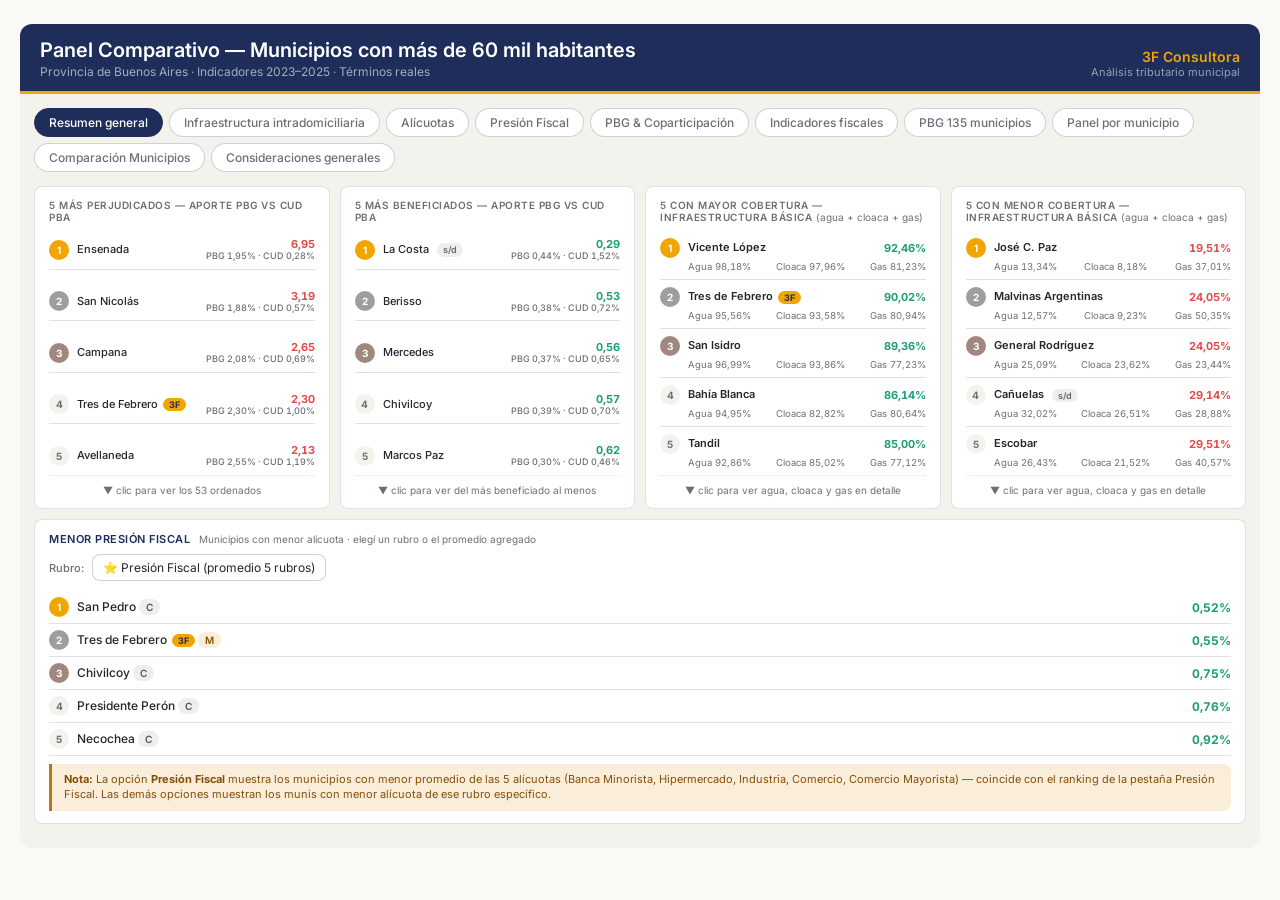
==== commit 21656e97: "Pestaña Comparación Municipios (3F vs cada municipio, 2 láminas) y tasa vial actualizada Tasa vial: " ====
--- a/index.html
+++ b/index.html
@@ -853,7 +853,7 @@
   <button class="tab" id="tb-fis" onclick="show('fis')">Indicadores fiscales</button>
   <button class="tab" id="tb-p135" onclick="show('p135')">PBG 135 municipios</button>
   <button class="tab" id="tb-pmun" onclick="show('pmun')">Panel por municipio</button>
-  <button class="tab" id="tb-con" onclick="show('con')">Consideraciones generales</button>
+  <!--CMP:BOTON:INI--><button class="tab" id="tb-cmp" onclick="show('cmp')">Comparación Municipios</button><!--CMP:BOTON:FIN--><button class="tab" id="tb-con" onclick="show('con')">Consideraciones generales</button>
 </div>
 
 <!-- RESUMEN GENERAL -->
@@ -1435,7 +1435,21 @@
   </div>
 </div>
 
-<div id="tab-con" class="hidden">
+<!--CMP:SECCION:INI--><div id="tab-cmp" class="hidden">
+  <div class="card" style="padding:12px">
+    <div style="display:flex;align-items:center;gap:10px;flex-wrap:wrap">
+      <span style="font-size:12px;font-weight:600;color:var(--navy)">Tres de Febrero vs</span>
+      <select id="cmp-sel" onchange="cmpRender()" style="font-size:13px;padding:5px 8px;border:.5px solid var(--bd-3);border-radius:var(--rad-md);min-width:220px"></select>
+      <button class="fbtn fa" onclick="cmpPdf()">Descargar PDF</button>
+      <span style="font-size:11px;color:var(--tx-sec)">Dos carillas: alícuotas e indicadores municipales.</span>
+    </div>
+  </div>
+  <div id="cmp-wrap" style="position:relative;overflow:hidden">
+    <iframe id="cmp-frame" title="Comparación de municipios" style="border:0;width:1280px;height:1460px;transform-origin:0 0;position:absolute;top:0;left:0"></iframe>
+  </div>
+  <div style="font-size:11px;color:var(--tx-sec);margin:10px 2px">Alícuotas, habilitación, tasa vial y tasas extra: calculadora TISH publicada.
+  Indicadores: menosimpuestos.com.ar. Índice FÁCIL: IDESA-BID 2026 (mide 20 de los 52 municipios). Transparencia: puesto en el ranking de municipiosargentinos.net. Generado el 29/10/2026.</div>
+</div><!--CMP:SECCION:FIN--><div id="tab-con" class="hidden">
   <div class="card">
     <div class="ct">Consideraciones generales <span class="cs">Cobertura y calidad de los datos del panel</span></div>
     <div style="font-size:12px;color:var(--tx-pri);line-height:1.6;margin-bottom:12px">
@@ -1598,7 +1612,7 @@
 <div id="infReport"></div>
 
 <script>
-const DATA = [{"nombre":"Almirante Brown","poblacion":584827,"indices":{"bu_it":{"b":[0.3352852806,0.1462399964,0.1375300688],"r":[0.3352852806,0.1462399964,0.1375300688],"n":[0.3352852806,0.1462399964,0.1375300688]},"bu_gt":{"b":[0.3459687383,0.1516499606,0.134705317],"r":[0.3459687383,0.1516499606,0.134705317],"n":[0.3459687383,0.1516499606,0.134705317]},"gp_it":{"b":[0.1282117204,0.1887450162,0.2096719184],"r":[0.1282117204,0.1887450162,0.2096719184],"n":[0.1282117204,0.1887450162,0.2096719184]},"gp_gt":{"b":[0.1322970309,0.1957274,0.2053654338],"r":[0.1322970309,0.1957274,0.2053654338],"n":[0.1322970309,0.1957274,0.2053654338]},"it":{"b":[234028741818.01474,237130718639.46176,269725694131.31503],"r":[234028741818.01474,237130718639.46176,269725694131.31503],"n":[74642600034.58,164707707722.42,246444805075.61]},"gt":{"b":[226801972784.14224,228671311824.1839,275381804455.5255],"r":[226801972784.14224,228671311824.1839,275381804455.5255],"n":[72337648829.24,158831921096.25,251612718391.49]},"rf":{"b":[7226769033.872549,8459406815.277842,-5656110324.210488],"r":[7226769033.872549,8459406815.277842,-5656110324.210488],"n":[2304951205.34,5875786626.17,-5167913315.88]}},"var":{"gc":{"b":3.601863459,"r":0.6064293339},"ic":{"b":3.280038993,"r":0.4940860915},"gk":{"b":[2.615090724,0.7748018958,0.6559298443],"r":[2.615090724,0.7748018958,0.6559298443]},"gp":{"b":4.399399352,"r":0.884835042},"gt":{"b":10.626107220256408,"r":10.626107220256408},"it":{"b":7.536195225245579,"r":7.536195225245579}},"infra":{"indice":0.5124376248171724,"clasif":"Cobertura media","agua":52.096928495459814,"cloaca":40.59816041088789,"gas":61.036198538804},"grupo":"completo","anios":[true,true,true],"pbg":{"pbg_mm":1758171,"pct_pbg":0.025712039106469842,"cud_2025":0.0201026,"cud_2026":0.0201026,"var_cud":7.959169460654029e-05,"cae":1.2789386847758102,"rk_pbg":9,"rk_cud":10},"alicuotas":{"alic_com":[1.1,1.2,1.3],"alic_ind":[0.9,0.95,1.0],"alic_ser":[1.4,1.5,1.6],"alic_fin":[2.7,2.8,2.9],"alic_prom":[1.52,1.6,1.7],"alic_hip":[1.49,1.62,1.76]},"alic_new":{"banca":1.2,"hipermercado":1.1,"industria":0.7,"comercio":0.7,"mayorista":1.1,"comentario":"Se toma para Banca minorista: \" Entidades financieras / bancarias y similares comprendidas en Ley 21.526 — base: Ingresos (Ley 21.526)\". Para promedio de comercio se utilizo el general, porque hay una sola alicuota de industria que es de 0,80% ademas de que hay monto fijo. Para Industria tambien se uso el general.","banca_base":"spread"},"seccion":3,"tasa_vial":{"tiene":true,"tv_raw":"si","alicuota_num":0.02,"alicuota_str":null,"categoria":"combustible"},"habilitaciones":true,"alic_completo":true,"indice_fiscal":{"promedio_alic":0.96,"suma_alic":1.24,"tv_pct":0.14,"hab_pct":0.14,"extras_pct":0.28,"extras_count":2,"tiene_tv":true,"tiene_hab":true,"total":1.24,"norm":0.2723146747352496,"vs_mediana":-0.22399999999999998,"zscore":-0.6192355485497243,"cuartil":"Q1"},"indices_nom":{"it":[74642600034.58,164707707722.42,246444805075.61],"gt":[72337648829.24,158831921096.25,251612718391.49],"rf":[2304951205.34,5875786626.17,-5167913315.88]},"t":"grande"},{"nombre":"Avellaneda","poblacion":367554,"indices":{"bu_it":{"b":[0.2610132393,0.1240345453,0.2303241767],"r":[0.2610132393,0.1240345453,0.2303241767],"n":[0.2610132393,0.1240345453,0.2303241767]},"bu_gt":{"b":[0.318017287,0.1673550474,0.2353791217],"r":[0.318017287,0.1673550474,0.2353791217],"n":[0.318017287,0.1673550474,0.2353791217]},"gp_it":{"b":[0.3166135841,0.407835304,0.4584457694],"r":[0.3166135841,0.407835304,0.4584457694],"n":[0.3166135841,0.407835304,0.4584457694]},"gp_gt":{"b":[0.3857604822,0.5502765093,0.4685073191],"r":[0.3857604822,0.5502765093,0.4685073191],"n":[0.3857604822,0.5502765093,0.4685073191]},"it":{"b":[120581832924.42029,341075254357.3297,375000426116.323],"r":[120581832924.42029,341075254357.3297,375000426116.323],"n":[38459128808.26,236906140327.82,342632937566.99]},"gt":{"b":[98967748272.59148,252786604038.696,366947007825.0012],"r":[98967748272.59148,252786604038.696,366947007825.0012],"n":[31565396597.22,175582068544.45,335274635617.34]},"rf":{"b":[21614084651.82881,88288650318.63373,8053418291.321808],"r":[21614084651.82881,88288650318.63373,8053418291.321808],"n":[6893732211.04,61324071783.37,7358301949.65]}},"var":{"gc":{"b":10.90864188,"r":3.157096752},"ic":{"b":8.764517273,"r":2.408620686},"gk":{"b":[0.8243905265,0.3041290052,0.5024022296],"r":[0.8243905265,0.3041290052,0.5024022296]},"gp":{"b":11.89995196,"r":3.50314561},"gt":{"b":100.29622752867596,"r":100.29622752867596},"it":{"b":96.4078154899554,"r":96.4078154899554}},"infra":{"indice":0.8212372668105291,"clasif":"Cobertura alta","agua":94.38120592357491,"cloaca":80.2596940326731,"gas":71.73028008691074},"grupo":"completo","anios":[true,true,true],"pbg":{"pbg_mm":1714437,"pct_pbg":0.025588088330421782,"cud_2025":0.011938,"cud_2026":0.011938,"var_cud":0.003836488524040762,"cae":2.1352232455833526,"rk_pbg":11,"rk_cud":24},"alicuotas":{"alic_com":[0.6,0.7,0.8],"alic_ind":[0.5,0.55,0.6],"alic_ser":[0.8,0.9,1.0],"alic_fin":[1.7,1.8,1.9],"alic_prom":[0.9,1.0,1.07],"alic_hip":[0.81,0.94,1.08]},"alic_new":{"banca":3.3,"hipermercado":0.7,"industria":0.5,"comercio":0.74,"mayorista":0.7,"comentario":"Revisar comercio, parecen pocas actividades","banca_base":"bruta"},"seccion":3,"tasa_vial":{"tiene":true,"tv_raw":"si","alicuota_num":0.02,"alicuota_str":null,"categoria":"combustible"},"habilitaciones":true,"alic_completo":true,"indice_fiscal":{"promedio_alic":1.188,"suma_alic":1.188,"tv_pct":0.14,"hab_pct":0.14,"extras_pct":0.28,"extras_count":2,"tiene_tv":true,"tiene_hab":true,"total":1.468,"norm":0.3585476550680786,"vs_mediana":0.0040000000000000036,"zscore":-0.25782683221588887,"cuartil":"Q2"},"indices_nom":{"it":[38459128808.26,236906140327.82,342632937566.99],"gt":[31565396597.22,175582068544.45,335274635617.34],"rf":[6893732211.04,61324071783.37,7358301949.65]},"t":"mediano"},{"nombre":"Azul","poblacion":75905,"indices":{"bu_it":{"b":[0.1027549792,0.04874748334,0.07986042758],"r":[0.1027549792,0.04874748334,0.07986042758],"n":[0.1027549792,0.04874748334,0.07986042758]},"bu_gt":{"b":[0.0945903071,0.04613735898,0.07474846687],"r":[0.0945903071,0.04613735898,0.07474846687],"n":[0.0945903071,0.04613735898,0.07474846687]},"gp_it":{"b":[0.6847309102,0.6707841009,0.6327030846],"r":[0.6847309102,0.6707841009,0.6327030846],"n":[0.6847309102,0.6707841009,0.6327030846]},"gp_gt":{"b":[0.6303237817,0.6348677868,0.5922030096],"r":[0.6303237817,0.6348677868,0.5922030096],"n":[0.6303237817,0.6348677868,0.5922030096]},"it":{"b":[41888205089.727684,56097100786.46378,62837593976.449326],"r":[41888205089.727684,56097100786.46378,62837593976.449326],"n":[13360087801.14,38964268035.05,57413879863.47]},"gt":{"b":[45503834106.387276,59270676663.4806,67134983937.639694],"r":[45503834106.387276,59270676663.4806,67134983937.639694],"n":[14513279278.68,41168589815.82,61340348325.18]},"rf":{"b":[-3615629016.6595907,-3173575877.016814,-4297389961.190381],"r":[-3615629016.6595907,-3173575877.016814,-4297389961.190381],"n":[-1153191477.54,-2204321780.77,-3926468461.71]}},"var":{"gc":{"b":3.319120883,"r":0.5077022112},"ic":{"b":3.611864582,"r":0.6098920629},"gk":{"b":[0.1500662197,0.07267238933,0.1262210182],"r":[0.1500662197,0.07267238933,0.1262210182]},"gp":{"b":2.970887676,"r":0.3861422943},"gt":{"b":21.761354763580698,"r":21.761354763580698},"it":{"b":22.96837736511327,"r":22.96837736511327}},"infra":{"indice":0.8181027593663329,"clasif":"Cobertura alta","agua":90.85107883232266,"cloaca":79.92525736849527,"gas":74.65449160908193},"grupo":"completo","anios":[true,true,true],"pbg":{"pbg_mm":380778,"pct_pbg":0.005500315687132748,"cud_2025":0.0073371,"cud_2026":0.0073371,"var_cud":-0.03925256572760356,"cae":0.780286233296839,"rk_pbg":42,"rk_cud":39},"alicuotas":{"alic_com":[1.2,1.3,1.4],"alic_ind":[0.9,1.0,1.1],"alic_ser":[1.5,1.6,1.7],"alic_fin":[2.5,2.6,2.7],"alic_prom":[1.52,1.62,1.72],"alic_hip":[1.62,1.76,1.89]},"alic_new":{"banca":1.4,"hipermercado":1.0,"industria":0.66,"comercio":0.66,"mayorista":0.66,"comentario":"Se toma para Banca minorista: Servicios prestados por entidades bancarias, financieras y de tarjetas de crédito de 1,4%. Para comercio, industria y comercio mayorista se usa promedio entre ultima alicuota de escala general y la escala general 0.55 y 0.77)"},"seccion":7,"tasa_vial":{"tiene":true,"tv_raw":"si","alicuota_num":0.025,"alicuota_str":null,"categoria":"combustible"},"habilitaciones":true,"alic_completo":true,"indice_fiscal":{"promedio_alic":0.876,"suma_alic":1.1560000000000001,"tv_pct":0.14,"hab_pct":0.14,"extras_pct":0.28,"extras_count":2,"tiene_tv":true,"tiene_hab":true,"total":1.1560000000000001,"norm":0.24054462934947055,"vs_mediana":-0.30799999999999983,"zscore":-0.7523861282516635,"cuartil":"Q1"},"indices_nom":{"it":[13360087801.14,38964268035.05,57413879863.47],"gt":[14513279278.68,41168589815.82,61340348325.18],"rf":[-1153191477.54,-2204321780.77,-3926468461.71]},"t":"chico"},{"nombre":"Bahía Blanca","poblacion":336557,"indices":{"bu_it":{"b":[0.130424618,0.07056062737,0.09208144244],"r":[0.130424618,0.07056062737,0.09208144244],"n":[0.130424618,0.07056062737,0.09208144244]},"bu_gt":{"b":[0.1237911615,0.07113904356,0.09337708607],"r":[0.1237911615,0.07113904356,0.09337708607],"n":[0.1237911615,0.07113904356,0.09337708607]},"gp_it":{"b":[0.3192972803,0.3257134625,0.3126678456],"r":[0.3192972803,0.3257134625,0.3126678456],"n":[0.3192972803,0.3257134625,0.3126678456]},"gp_gt":{"b":[0.3030576726,0.3283834776,0.3170672783],"r":[0.3030576726,0.3283834776,0.3170672783],"n":[0.3030576726,0.3283834776,0.3170672783]},"it":{"b":[184345511934.76422,245400306673.25397,308320504778.7644],"r":[184345511934.76422,245400306673.25397,308320504778.7644],"n":[58796317959.17,170451648856.11,281708373930.53]},"gt":{"b":[194223825763.00397,243405009824.47473,304042437032.518],"r":[194223825763.00397,243405009824.47473,304042437032.518],"n":[61946969551.66,169065743343.43,277799559921.47]},"rf":{"b":[-9878313828.239733,1995296848.7792604,4278067746.2462726],"r":[-9878313828.239733,1995296848.7792604,4278067746.2462726],"n":[-3150651592.49,1385905512.68,3908814009.06]}},"var":{"gc":{"b":3.640134287,"r":0.619789005},"ic":{"b":3.722645899,"r":0.6485923527},"gk":{"b":[0.4084739398,0.2166340526,0.2945024368],"r":[0.4084739398,0.2166340526,0.2945024368]},"gp":{"b":3.691779884,"r":0.6378175714},"gt":{"b":25.118147897947694,"r":25.118147897947694},"it":{"b":29.38110274633723,"r":29.38110274633723}},"infra":{"indice":0.8614041992764043,"clasif":"Cobertura muy alta","agua":94.95148276540668,"cloaca":82.8236879153484,"gas":80.64608910216624},"grupo":"completo","anios":[true,true,true],"pbg":{"pbg_mm":1541603,"pct_pbg":0.02290377933663094,"cud_2025":0.0132992,"cud_2026":0.0132992,"var_cud":-0.0016542348411935444,"cae":1.7250458934587822,"rk_pbg":14,"rk_cud":23},"alicuotas":{"alic_com":[0.4,0.45,0.5],"alic_ind":[0.3,0.35,0.4],"alic_ser":[0.6,0.65,0.7],"alic_fin":[1.3,1.4,1.5],"alic_prom":[0.65,0.71,0.77],"alic_hip":[0.54,0.61,0.68]},"alic_new":{"banca":8.5,"hipermercado":2.7,"industria":0.62,"comercio":1.02,"mayorista":1.02,"comentario":"Pa","banca_base":"bruta"},"seccion":6,"tasa_vial":{"tiene":false,"tv_raw":"no","alicuota_num":null,"alicuota_str":null,"categoria":null},"habilitaciones":false,"alic_completo":true,"indice_fiscal":{"promedio_alic":2.772,"suma_alic":2.772,"tv_pct":0,"hab_pct":0,"extras_pct":0.0,"extras_count":0,"tiene_tv":false,"tiene_hab":false,"total":2.772,"norm":0.8517397881996973,"vs_mediana":1.3079999999999998,"zscore":1.8091774050618366,"cuartil":"Q4"},"indices_nom":{"it":[58796317959.17,170451648856.11,281708373930.53],"gt":[61946969551.66,169065743343.43,277799559921.47],"rf":[-3150651592.49,1385905512.68,3908814009.06]},"t":"mediano"},{"nombre":"Berazategui","poblacion":358712,"indices":{"bu_it":{"b":[0.1877964212,0.07507996157,0.1068371233],"r":[0.1877964212,0.07507996157,0.1068371233],"n":[0.1877964212,0.07507996157,0.1068371233]},"bu_gt":{"b":[0.2125020221,0.08737846255,0.113017822],"r":[0.2125020221,0.08737846255,0.113017822],"n":[0.2125020221,0.08737846255,0.113017822]},"gp_it":{"b":[0.3172469838,0.4003390982,0.4289929791],"r":[0.3172469838,0.4003390982,0.4289929791],"n":[0.3172469838,0.4003390982,0.4289929791]},"gp_gt":{"b":[0.358982483,0.4659167928,0.4538109098],"r":[0.358982483,0.4659167928,0.4538109098],"n":[0.358982483,0.4659167928,0.4538109098]},"it":{"b":[134208873422.71046,140982088802.0555,170443950424.06793],"r":[134208873422.71046,140982088802.0555,170443950424.06793],"n":[42805422881.66,97924203197.86,155732386837.89]},"gt":{"b":[118605676626.68037,121138888241.48073,161122741805.1486],"r":[118605676626.68037,121138888241.48073,161122741805.1486],"n":[37828841079.53,84141391350.62,147215721606.73]},"rf":{"b":[15603196796.030067,19843200560.57476,9321208618.91932],"r":[15603196796.030067,19843200560.57476,9321208618.91932],"n":[4976581802.13,13782811847.24,8516665231.16]}},"var":{"gc":{"b":3.383253639,"r":0.5301165032},"ic":{"b":3.095241105,"r":0.4295764095},"gk":{"b":[0.591956522,0.1875409169,0.2490416592],"r":[0.591956522,0.1875409169,0.2490416592]},"gp":{"b":3.919634413,"r":0.717357567},"gt":{"b":17.571575976915245,"r":17.571575976915245},"it":{"b":12.972828115640267,"r":12.972828115640267}},"infra":{"indice":0.750911220104393,"clasif":"Cobertura alta","agua":86.92309674537661,"cloaca":75.93777647978422,"gas":62.41249280615707},"grupo":"completo","anios":[true,true,true],"pbg":{"pbg_mm":1096370,"pct_pbg":0.016129094733254055,"cud_2025":0.0166889,"cud_2026":0.0166889,"var_cud":0.005620502249998593,"cae":0.9610548203360636,"rk_pbg":23,"rk_cud":18},"alicuotas":{"alic_com":[1.5,1.6,1.7],"alic_ind":[1.2,1.25,1.3],"alic_ser":[1.8,1.9,2.0],"alic_fin":[2.9,3.0,3.1],"alic_prom":[1.85,1.94,2.02],"alic_hip":[2.03,2.16,2.29]},"alic_new":{"banca":3.0,"hipermercado":0.54,"industria":0.99,"comercio":0.84,"mayorista":1.03,"comentario":"Hipermercado: se toma comercio minorista no clasificado que es de 0,80%. Las demás columnas usan los promedios de sus categorías propias. Para BANCA MINORISTA: se usa 9100101 \"BANCOS\"","banca_base":"bruta"},"seccion":3,"tasa_vial":{"tiene":true,"tv_raw":"si","alicuota_num":0.02,"alicuota_str":null,"categoria":"combustible"},"habilitaciones":true,"alic_completo":true,"indice_fiscal":{"promedio_alic":1.28,"suma_alic":1.28,"tv_pct":0.14,"hab_pct":0.14,"extras_pct":0.28,"extras_count":2,"tiene_tv":true,"tiene_hab":true,"total":1.56,"norm":0.39334341906202724,"vs_mediana":0.09600000000000009,"zscore":-0.11199524492328845,"cuartil":"Q3"},"indices_nom":{"it":[42805422881.66,97924203197.86,155732386837.89],"gt":[37828841079.53,84141391350.62,147215721606.73],"rf":[4976581802.13,13782811847.24,8516665231.16]},"t":"mediano"},{"nombre":"Berisso","poblacion":10093,"indices":{"bu_it":{"b":[0.206226187,0.05443448377,0.06563108822],"r":[0.206226187,0.05443448377,0.06563108822],"n":[0.206226187,0.05443448377,0.06563108822]},"bu_gt":{"b":[0.1981648056,0.06222256864,0.06050903654],"r":[0.1981648056,0.06222256864,0.06050903654],"n":[0.1981648056,0.06222256864,0.06050903654]},"gp_it":{"b":[0.5555088283,0.530214724,0.6464333137],"r":[0.5555088283,0.530214724,0.6464333137],"n":[0.5555088283,0.530214724,0.6464333137]},"gp_gt":{"b":[0.5337939888,0.6060739402,0.5959836727],"r":[0.5337939888,0.6060739402,0.5959836727],"n":[0.5337939888,0.6060739402,0.5959836727]},"it":{"b":[49324617553.35766,56413392088.751755,60430303869.213936],"r":[49324617553.35766,56413392088.751755,60430303869.213936],"n":[15731904001.59,39183959586.07,55214370680.08]},"gt":{"b":[51331152242.33083,49352412524.941696,65545690877.94911],"r":[51331152242.33083,49352412524.941696,65545690877.94911],"n":[16371880805.64,34279501129.98,59888232242.71]},"rf":{"b":[-2006534688.973183,7060979563.810052,-5115387008.735182],"r":[-2006534688.973183,7060979563.810052,-5115387008.735182],"n":[-639976804.05,4904458456.09,-4673861562.63]}},"var":{"gc":{"b":3.285982688,"r":0.4961609305},"ic":{"b":3.165904013,"r":0.4542435841},"gk":{"b":[0.3712383611,0.1026649795,0.1015280104],"r":[0.3712383611,0.1026649795,0.1015280104]},"gp":{"b":3.084168047,"r":0.4257110004},"gt":{"b":14.478531583047328,"r":14.478531583047328},"it":{"b":10.747226491846217,"r":10.747226491846217}},"infra":{"indice":0.6481321508101051,"clasif":"Cobertura media","agua":86.25028795208478,"cloaca":49.360746371803735,"gas":58.82861091914305},"grupo":"completo","anios":[true,true,true],"pbg":{"pbg_mm":252587,"pct_pbg":0.0038424740574899193,"cud_2025":0.0072437,"cud_2026":0.0072437,"var_cud":0.0004279580877176956,"cae":0.5302304544750674,"rk_pbg":53,"rk_cud":37},"alicuotas":{"alic_com":[1.2,1.3,1.4],"alic_ind":[0.9,1.0,1.1],"alic_ser":[1.5,1.6,1.7],"alic_fin":[2.5,2.6,2.7],"alic_prom":[1.52,1.62,1.72],"alic_hip":[1.62,1.76,1.89]},"alic_new":{"banca":5.0,"hipermercado":2.0,"industria":0.95,"comercio":0.95,"mayorista":0.95,"comentario":"Comercio: usa 1,0% (alícuota general estándar del Art. 20° del nomenclador, para 'actividades no contempladas en el Anexo II'). El nomenclador también declara una alícuota reducida del 0,9% (9‰) que aplica solo con cumplimiento de condiciones específicas — NO se promedia porque no es la alícuota base sino un beneficio opcional. Criterio aplicado: cuando hay alícuota estándar + reducida con condiciones, se usa solo la estándar (representa lo que paga la mayoría de los contribuyentes). Para HIPERMERCADO: se toma el promedio de 1% que es para actividades no contempladas Art 20, y 0,90% para aquellas que cumple con las condiciones del Art 20-","banca_base":"bruta"},"seccion":3,"tasa_vial":{"tiene":false,"tv_raw":"no","alicuota_num":null,"alicuota_str":null,"categoria":null},"habilitaciones":true,"alic_completo":true,"indice_fiscal":{"promedio_alic":1.97,"suma_alic":1.97,"tv_pct":0,"hab_pct":0.14,"extras_pct":0.14,"extras_count":1,"tiene_tv":false,"tiene_hab":true,"total":2.11,"norm":0.6013615733736761,"vs_mediana":0.6459999999999999,"zscore":0.7598240269346478,"cuartil":"Q4"},"indices_nom":{"it":[15731904001.59,39183959586.07,55214370680.08],"gt":[16371880805.64,34279501129.98,59888232242.71],"rf":[-639976804.05,4904458456.09,-4673861562.63]},"t":"chico"},{"nombre":"Chivilcoy","poblacion":70839,"indices":{"bu_it":{"b":[0.1670684841,0.06871212504,0.0404068665],"r":[0.1670684841,0.06871212504,0.0404068665],"n":[0.1670684841,0.06871212504,0.0404068665]},"bu_gt":{"b":[0.1572044444,0.0713888932,0.03726946059],"r":[0.1572044444,0.0713888932,0.03726946059],"n":[0.1572044444,0.0713888932,0.03726946059]},"gp_it":{"b":[0.4989008675,0.4940138608,0.6120606027],"r":[0.4989008675,0.4940138608,0.6120606027],"n":[0.4989008675,0.4940138608,0.6120606027]},"gp_gt":{"b":[0.4694448156,0.5132587986,0.5645369336],"r":[0.4694448156,0.5132587986,0.5645369336],"n":[0.4694448156,0.5132587986,0.5645369336]},"it":{"b":[39088974098.071625,49199423059.452614,54370749116.9411],"r":[39088974098.071625,49199423059.452614,54370749116.9411],"n":[12467283448.6,34173236769.5,49677835517.65]},"gt":{"b":[41541673138.3347,47354662015.3694,58947770275.375175],"r":[41541673138.3347,47354662015.3694,58947770275.375175],"n":[13249562719.28,32891891338.55,53859799311.83]},"rf":{"b":[-2452699040.2630706,1844761044.0832136,-4577021158.434075],"r":[-2452699040.2630706,1844761044.0832136,-4577021158.434075],"n":[-782279270.68,1281345430.95,-4181963794.18]}},"var":{"gc":{"b":3.643502646,"r":0.6209648396},"ic":{"b":2.99799288,"r":0.3956287703},"gk":{"b":[0.3348731079,0.1390894679,0.06601775433],"r":[0.3348731079,0.1390894679,0.06601775433]},"gp":{"b":3.727674689,"r":0.6503478147},"gt":{"b":19.238121950042718,"r":19.238121950042718},"it":{"b":18.189472056206114,"r":18.189472056206114}},"infra":{"indice":0.748820427421593,"clasif":"Cobertura alta","agua":80.9397965463563,"cloaca":75.324910400753,"gas":68.38142127936864},"grupo":"completo","anios":[true,true,true],"pbg":{"pbg_mm":259451,"pct_pbg":0.003993539065798495,"cud_2025":0.0070479,"cud_2026":0.0070479,"var_cud":-0.01662906681422842,"cae":0.5762100604265796,"rk_pbg":50,"rk_cud":40},"alicuotas":{"alic_com":[1.2,1.3,1.4],"alic_ind":[0.9,1.0,1.1],"alic_ser":[1.5,1.6,1.7],"alic_fin":[2.5,2.6,2.7],"alic_prom":[1.52,1.62,1.72],"alic_hip":[1.62,1.76,1.89]},"alic_new":{"banca":1.0,"hipermercado":0.7,"industria":0.45,"comercio":0.45,"mayorista":0.45,"comentario":"Para BANCA MINORISTA: se usa Actividades Financieras - Bancos del 1% o de 2500000$ por mes. Para HIPERMERCADO: al encontrarnos con escala, utilizamos el supuesto para hipermercado, por lo tanto tanto para anual como mensual nos da el porcentaje más alto de alicuota, se usa 0,70%. El mismo criterio se usa para INDUSTRIA. "},"seccion":4,"tasa_vial":{"tiene":false,"tv_raw":"no","alicuota_num":null,"alicuota_str":null,"categoria":null},"habilitaciones":true,"alic_completo":true,"indice_fiscal":{"promedio_alic":0.61,"suma_alic":0.75,"tv_pct":0,"hab_pct":0.14,"extras_pct":0.14,"extras_count":1,"tiene_tv":false,"tiene_hab":true,"total":0.75,"norm":0.0869894099848714,"vs_mediana":-0.714,"zscore":-1.3959472634777041,"cuartil":"Q1"},"indices_nom":{"it":[12467283448.6,34173236769.5,49677835517.65],"gt":[13249562719.28,32891891338.55,53859799311.83],"rf":[-782279270.68,1281345430.95,-4181963794.18]},"t":"chico"},{"nombre":"Ensenada","poblacion":63997,"indices":{"bu_it":{"b":[0.3451952815,0.2710496659,0.3109109647],"r":[0.3451952815,0.2710496659,0.3109109647],"n":[0.3451952815,0.2710496659,0.3109109647]},"bu_gt":{"b":[0.4836453617,0.3042345715,0.3011251519],"r":[0.4836453617,0.3042345715,0.3011251519],"n":[0.4836453617,0.3042345715,0.3011251519]},"gp_it":{"b":[0.1763867795,0.3177099758,0.3759629488],"r":[0.1763867795,0.3177099758,0.3759629488],"n":[0.1763867795,0.3177099758,0.3759329178]},"gp_gt":{"b":[0.2471315582,0.356607554,0.3641296478],"r":[0.2471315582,0.356607554,0.3641296478],"n":[0.2471315582,0.356607554,0.3641296478]},"it":{"b":[79459373618.94862,64889919838.134445,72889145907.65788],"r":[79459373618.94862,64889919838.134445,72889145907.65788],"n":[25343272787.62,45071638175.57,66597850135.09]},"gt":{"b":[56713044338.2425,57811940969.59937,75257860484.30438],"r":[56713044338.2425,57811940969.59937,75257860484.30438],"n":[18088415347.61,40155372238.23,68762113365.56]},"rf":{"b":[22746329280.70614,7077978868.535081,-2368703632.0864487],"r":[22746329280.70614,7077978868.535081,-2368703632.0864487],"n":[7254857440.01,4916265937.34,-2164253230.57]}},"var":{"gc":{"b":-0.08158380417,"r":-0.6793971114},"ic":{"b":-0.04533897357,"r":-0.6667446806},"gk":{"b":[1.957036022,0.8531355213,0.8270384155],"r":[1.957036022,0.8531355213,0.8270384155]},"gp":{"b":4.601141288,"r":0.9552595921},"gt":{"b":16.057727977635317,"r":16.057727977635317},"it":{"b":-3.847295115803373,"r":-3.847295115803373}},"infra":{"indice":0.6859746610357859,"clasif":"Cobertura media","agua":89.81106912647256,"cloaca":60.38230717937319,"gas":55.599022004889974},"grupo":"completo","anios":[true,true,true],"pbg":{"pbg_mm":1095240,"pct_pbg":0.019510626842315245,"cud_2025":0.0028063,"cud_2026":0.0028063,"var_cud":-0.0007839503973202954,"cae":6.957892672271048,"rk_pbg":24,"rk_cud":100},"alicuotas":{"alic_com":[1.2,1.3,1.4],"alic_ind":[0.9,1.0,1.1],"alic_ser":[1.5,1.6,1.7],"alic_fin":[2.5,2.6,2.7],"alic_prom":[1.52,1.62,1.72],"alic_hip":[1.62,1.76,1.89]},"alic_new":{"banca":0.7,"hipermercado":0.7,"industria":0.95,"comercio":0.71,"mayorista":1.0,"comentario":"VER CON RESPECTO A BANCA se toma alicuota 0.7 porque en todos aparece así.  HIPERMERCADO se toma supermercado por menor. Comercio se tomo la alicuota general","banca_base":"bruta"},"seccion":3,"tasa_vial":{"tiene":false,"tv_raw":"no","alicuota_num":null,"alicuota_str":null,"categoria":null},"habilitaciones":true,"alic_completo":true,"indice_fiscal":{"promedio_alic":0.812,"suma_alic":0.812,"tv_pct":0,"hab_pct":0.14,"extras_pct":0.14,"extras_count":1,"tiene_tv":false,"tiene_hab":true,"total":0.952,"norm":0.16338880484114973,"vs_mediana":-0.512,"zscore":-1.0757518218135165,"cuartil":"Q1"},"indices_nom":{"it":[25343272787.62,45071638175.57,66597850135.09],"gt":[18088415347.61,40155372238.23,68762113365.56],"rf":[7254857440.01,4916265937.34,-2164253230.57]},"t":"chico"},{"nombre":"Escobar","poblacion":256268,"indices":{"bu_it":{"b":[0.1518694036,0.1097996162,0.05813534528],"r":[0.1518694036,0.1097996162,0.05813534528],"n":[0.1518694036,0.1097996162,0.05813534528]},"bu_gt":{"b":[0.1481133281,0.1222762676,0.05892625141],"r":[0.1481133281,0.1222762676,0.05892625141],"n":[0.1481133281,0.1222762676,0.05892625141]},"gp_it":{"b":[0.2667285087,0.2682168197,0.3332133336],"r":[0.2667285087,0.2682168197,0.3332133336],"n":[0.2667285087,0.2682168197,0.3332133336]},"gp_gt":{"b":[0.2601317065,0.2986945925,0.3377465563],"r":[0.2601317065,0.2986945925,0.3377465563],"n":[0.2601317065,0.2986945925,0.3377465563]},"it":{"b":[187816421539.4402,236389276975.57422,283682694536.894],"r":[187816421539.4402,236389276975.57422,283682694536.894],"n":[59903351716.5,164192712627.86,259197132047.91]},"gt":{"b":[192579346460.85382,212268925092.14905,279875115092.08813],"r":[192579346460.85382,212268925092.14905,279875115092.08813],"n":[61422468971.68,147439050803.82,255718196987.21]},"rf":{"b":[-4762924921.413637,24120351883.4252,3807579444.805846],"r":[-4762924921.413637,24120351883.4252,3807579444.805846],"n":[-1519117255.18,16753661824.04,3478935060.7]}},"var":{"gc":{"b":3.59913544,"r":0.6054770308},"ic":{"b":3.370450956,"r":0.5256473126},"gk":{"b":[0.5693782203,0.4093688691,0.1744688445],"r":[0.5693782203,0.4093688691,0.1744688445]},"gp":{"b":4.405451858,"r":0.8869478649},"gt":{"b":21.0373135752802,"r":21.0373135752802},"it":{"b":22.935449352287442,"r":22.935449352287442}},"infra":{"indice":0.2951253881156857,"clasif":"Rezago estructural","agua":26.4362803880955,"cloaca":21.5269450198045,"gas":40.57439102680572},"grupo":"completo","anios":[true,true,true],"pbg":{"pbg_mm":1041932,"pct_pbg":0.015230451606905608,"cud_2025":0.0169961,"cud_2026":0.0169961,"var_cud":0.05088814492736559,"cae":0.8527211022286327,"rk_pbg":26,"rk_cud":17},"alicuotas":{"alic_com":[1.8,1.9,2.0],"alic_ind":[1.4,1.5,1.6],"alic_ser":[2.1,2.2,2.3],"alic_fin":[3.1,3.2,3.3],"alic_prom":[2.1,2.2,2.3],"alic_hip":[2.43,2.56,2.7]},"alic_new":{"banca":3.0,"hipermercado":2.7,"industria":1.1,"comercio":1.1,"mayorista":1.1,"comentario":"Hipermercado: se utilizo la alicuota trabajada en el excel interno \"Alicuota 2026\". Para BANCA MINORISTA se utiliza la alícuota de \"Entidades bancarias y financieras\" que es del 3%.","banca_base":"bruta"},"seccion":1,"tasa_vial":{"tiene":true,"tv_raw":"si","alicuota_num":0.01,"alicuota_str":null,"categoria":"combustible"},"habilitaciones":true,"alic_completo":true,"indice_fiscal":{"promedio_alic":1.8,"suma_alic":2.08,"tv_pct":0.14,"hab_pct":0.14,"extras_pct":0.28,"extras_count":2,"tiene_tv":true,"tiene_hab":true,"total":2.08,"norm":0.5900151285930408,"vs_mediana":0.6160000000000001,"zscore":0.7122702484696697,"cuartil":"Q4"},"indices_nom":{"it":[59903351716.5,164192712627.86,259197132047.91],"gt":[61422468971.68,147439050803.82,255718196987.21],"rf":[-1519117255.18,16753661824.04,3478935060.7]},"t":"mediano"},{"nombre":"Ezeiza","poblacion":201511,"indices":{"bu_it":{"b":[0.1463426056,0.1054520332,0.132205991],"r":[0.1463426056,0.1054520332,0.132205991],"n":[0.1463426056,0.1054520332,0.132205991]},"bu_gt":{"b":[0.1448586713,0.1106846778,0.1283198211],"r":[0.1448586713,0.1106846778,0.1283198211],"n":[0.1448586713,0.1106846778,0.1283198211]},"gp_it":{"b":[0.2193647679,0.2264142884,0.281825646],"r":[0.2193647679,0.2264142884,0.281825646],"n":[0.2193647679,0.2264142884,0.281825646]},"gp_gt":{"b":[0.2171403786,0.2376492117,0.2735414349],"r":[0.2171403786,0.2376492117,0.2735414349],"n":[0.2171403786,0.2376492117,0.2735414349]},"it":{"b":[91525315007.45834,110656809310.5133,137640917872.51007],"r":[91525315007.45834,110656809310.5133,137640917872.51007],"n":[29191660084.44,76860684731.12,125760689150.38]},"gt":{"b":[92462901704.2335,105425482158.02681,141809377480.09515],"r":[92462901704.2335,105425482158.02681,141809377480.09515],"n":[29490699887.25,73227077459.25,129569355650.49]},"rf":{"b":[-937586696.7751632,5231327152.486506,-4168459607.585069],"r":[-937586696.7751632,5231327152.486506,-4168459607.585069],"n":[-299039802.81,3633607271.87,-3808666500.11]}},"var":{"gc":{"b":0,"r":-0.6509176449},"ic":{"b":0,"r":-0.6509176449},"gk":{"b":[0.6671199165,0.4657481378,0.469105608],"r":[0.6671199165,0.4657481378,0.469105608]},"gp":{"b":0,"r":-0.6509176449},"gt":{"b":-27.68011213510023,"r":-27.68011213510023},"it":{"b":-25.10959538481031,"r":-25.10959538481031}},"infra":{"indice":0.43702960627580867,"clasif":"Cobertura baja","agua":46.10681188497182,"cloaca":34.99729307983822,"gas":50.004776917932546},"grupo":"completo","anios":[true,true,true],"pbg":{"pbg_mm":801986,"pct_pbg":0.012600371077635794,"cud_2025":0.0065415,"cud_2026":0.0065415,"var_cud":-0.050003821753420385,"cae":2.0276086311849566,"rk_pbg":30,"rk_cud":45},"alicuotas":{"alic_com":[1.4,1.5,1.6],"alic_ind":[1.1,1.15,1.2],"alic_ser":[1.7,1.8,1.9],"alic_fin":[2.8,2.9,3.0],"alic_prom":[1.75,1.84,1.92],"alic_hip":[1.89,2.03,2.16]},"alic_new":{"banca":2.0,"hipermercado":1.2,"industria":0.89,"comercio":0.6,"mayorista":0.6,"comentario":"641930 id de banca minorista usada.","banca_base":"bruta"},"seccion":3,"tasa_vial":{"tiene":true,"tv_raw":"si","alicuota_num":0.02,"alicuota_str":null,"categoria":"combustible"},"habilitaciones":true,"alic_completo":true,"indice_fiscal":{"promedio_alic":1.058,"suma_alic":1.338,"tv_pct":0.14,"hab_pct":0.14,"extras_pct":0.28,"extras_count":2,"tiene_tv":true,"tiene_hab":true,"total":1.338,"norm":0.3093797276853253,"vs_mediana":-0.1259999999999999,"zscore":-0.4638932055641282,"cuartil":"Q2"},"indices_nom":{"it":[29191660084.44,76860684731.12,125760689150.38],"gt":[29490699887.25,73227077459.25,129569355650.49],"rf":[-299039802.81,3633607271.87,-3808666500.11]},"t":"mediano"},{"nombre":"Florencio Varela","poblacion":496433,"indices":{"bu_it":{"b":[0.2884443022,0.15892447,0.1225790073],"r":[0.2884443022,0.15892447,0.1225790073],"n":[0.2884443022,0.15892447,0.1225790073]},"bu_gt":{"b":[0.2885451563,0.1669641005,0.123018418],"r":[0.2885451563,0.1669641005,0.123018418],"n":[0.2885451563,0.1669641005,0.123018418]},"gp_it":{"b":[0.3838759385,0.4436025267,0.4909637095],"r":[0.3838759385,0.4436025267,0.4909637095],"n":[0.3838759385,0.4436025267,0.4909637095]},"gp_gt":{"b":[0.3840101602,0.4660433782,0.4927236742],"r":[0.3840101602,0.4660433782,0.4927236742],"n":[0.3840101602,0.4660433782,0.4927236742]},"it":{"b":[134406612998.89067,143794062668.83176,169415323463.80673],"r":[134406612998.89067,143794062668.83176,169415323463.80673],"n":[42868491186.78,99877361238.41,154792543967.03]},"gt":{"b":[134359634341.31314,136870112329.45367,168810187174.54874],"r":[134359634341.31314,136870112329.45367,168810187174.54874],"n":[42853507518.02,95068081380.76,154239638930.19]},"rf":{"b":[46978654.44220096,6923950339.378062,605136289.2580144],"r":[46978654.44220096,6923950339.378062,605136289.2580144],"n":[14983667.76,4809279857.65,552905036.84]}},"var":{"gc":{"b":3.436625364,"r":0.5487476308},"ic":{"b":2.737267088,"r":0.3046139969},"gk":{"b":[0.7513997968,0.3582587123,0.2496701995],"r":[0.7513997968,0.3582587123,0.2496701995]},"gp":{"b":3.618174512,"r":0.6121232348},"gt":{"b":12.602779931886987,"r":12.602779931886987},"it":{"b":12.401948125361905,"r":12.401948125361905}},"infra":{"indice":0.5476332109426815,"clasif":"Cobertura media","agua":76.15023281573711,"cloaca":45.69068668676882,"gas":42.44904378029852},"grupo":"completo","anios":[true,true,true],"pbg":{"pbg_mm":1217434,"pct_pbg":0.018065825609005024,"cud_2025":0.0198921,"cud_2026":0.0198921,"var_cud":0.00039714258424206875,"cae":0.9078304326133178,"rk_pbg":21,"rk_cud":12},"alicuotas":{"alic_com":[1.7,1.8,1.9],"alic_ind":[1.3,1.4,1.5],"alic_ser":[2.0,2.1,2.2],"alic_fin":[3.0,3.1,3.2],"alic_prom":[2.0,2.1,2.2],"alic_hip":[2.29,2.43,2.56]},"alic_new":{"banca":1.56,"hipermercado":0.83,"industria":0.83,"comercio":0.9,"mayorista":0.92,"comentario":"641930 id de banca minorista usada.","banca_base":"bruta"},"seccion":3,"tasa_vial":{"tiene":true,"tv_raw":"si","alicuota_num":0.02,"alicuota_str":null,"categoria":"combustible"},"habilitaciones":true,"alic_completo":true,"indice_fiscal":{"promedio_alic":1.008,"suma_alic":1.008,"tv_pct":0.14,"hab_pct":0.14,"extras_pct":0.28,"extras_count":2,"tiene_tv":true,"tiene_hab":true,"total":1.288,"norm":0.29046898638426627,"vs_mediana":-0.17599999999999993,"zscore":-0.5431495030057589,"cuartil":"Q2"},"indices_nom":{"it":[42868491186.78,99877361238.41,154792543967.03],"gt":[42853507518.02,95068081380.76,154239638930.19],"rf":[14983667.76,4809279857.65,552905036.84]},"t":"mediano"},{"nombre":"General Pueyrredón","poblacion":667082,"indices":{"bu_it":{"b":[0.06098924864,0.0444188084,0.02401520291],"r":[0.06098924864,0.0444188084,0.02401520291],"n":[0.06098924864,0.0444188084,0.02401520291]},"bu_gt":{"b":[0.05748322194,0.04350350327,0.02329733856],"r":[0.05748322194,0.04350350327,0.02329733856],"n":[0.05748322194,0.04350350327,0.02329733856]},"gp_it":{"b":[null,null,null],"r":[null,null,null],"n":[null,null,null]},"gp_gt":{"b":[null,null,null],"r":[null,null,null],"n":[null,null,null]},"it":{"b":[247140334560.36795,310209624455.888,365380952398.6546],"r":[247140334560.36795,310209624455.888,365380952398.6546],"n":[78824493956.16,215467301962.03,333843751453.61]},"gt":{"b":[262213960980.30167,316736373789.51105,376639490057.102],"r":[262213960980.30167,316736373789.51105,376639490057.102],"n":[83632171249.1,220000691511.0,344130528646.3]},"rf":{"b":[-15073626419.933674,-6526749333.62303,-11258537658.447426],"r":[-15073626419.933674,-6526749333.62303,-11258537658.447426],"n":[-4807677292.94,-4533389548.97,-10286777192.69]}},"var":{"gc":{"b":3.264058073,"r":0.4885074343},"ic":{"b":3.383336145,"r":0.5301453047},"gk":{"b":[null,null,null],"r":[null,null,null]},"gp":{"b":null,"r":null},"gt":{"b":19.85395792365694,"r":19.85395792365694},"it":{"b":21.653650029028228,"r":21.653650029028228}},"infra":{"indice":0.8444090084468634,"clasif":"Cobertura alta","agua":90.7458121969163,"cloaca":86.85632628850296,"gas":75.72056404863976},"grupo":"completo","anios":[true,true,true],"pbg":{"pbg_mm":2604759,"pct_pbg":0.03859904635371678,"cud_2025":0.021361,"cud_2026":0.021361,"var_cud":-0.0012546229109124307,"cae":1.8092567967731052,"rk_pbg":2,"rk_cud":9},"alicuotas":{"alic_com":[0.7,0.8,0.9],"alic_ind":[0.6,0.65,0.7],"alic_ser":[0.9,1.0,1.1],"alic_fin":[2.0,2.1,2.2],"alic_prom":[1.05,1.1,1.15],"alic_hip":[0.94,1.08,1.22]},"alic_new":{"banca":5.0,"hipermercado":1.0,"industria":0.61,"comercio":0.8,"mayorista":0.7,"comentario":null,"banca_base":"bruta"},"seccion":5,"tasa_vial":{"tiene":true,"tv_raw":"si","alicuota_num":0.03,"alicuota_str":null,"categoria":"combustible"},"habilitaciones":true,"alic_completo":true,"indice_fiscal":{"promedio_alic":1.6219999999999999,"suma_alic":1.902,"tv_pct":0.14,"hab_pct":0.14,"extras_pct":0.28,"extras_count":2,"tiene_tv":true,"tiene_hab":true,"total":1.902,"norm":0.5226928895612707,"vs_mediana":0.43799999999999994,"zscore":0.4301178295774645,"cuartil":"Q3"},"indices_nom":{"it":[78824493956.16,215467301962.03,333843751453.61],"gt":[83632171249.1,220000691511.0,344130528646.3],"rf":[-4807677292.94,-4533389548.97,-10286777192.69]},"t":"grande"},{"nombre":"General Rodríguez","poblacion":142709,"indices":{"bu_it":{"b":[0.1939566508,0.03022550274,0.03012750739],"r":[0.1939566508,0.03022550274,0.03012750739],"n":[0.1939566508,0.03022550274,0.03012750739]},"bu_gt":{"b":[0.1801552353,0.03184908381,0.0290927035],"r":[0.1801552353,0.03184908381,0.0290927035],"n":[0.1801552353,0.03184908381,0.0290927035]},"gp_it":{"b":[0.5075626883,0.5902733927,0.6675126151],"r":[0.5075626883,0.5902733927,0.6675126151],"n":[0.5075626883,0.5902733927,0.6675126151]},"gp_gt":{"b":[0.4714459398,0.6219802833,0.6445852403],"r":[0.4714459398,0.6219802833,0.6445852403],"n":[0.4714459398,0.6219802833,0.6445852403]},"it":{"b":[60345359245.348145,72888963686.32124,85005806753.21938],"r":[60345359245.348145,72888963686.32124,85005806753.21938],"n":[19246928728.08,50627663070.89,77668683152.57]},"gt":{"b":[64968324424.33902,69173279350.96352,88029394431.33868],"r":[64968324424.33902,69173279350.96352,88029394431.33868],"n":[20721406342.02,48046800275.01,80431295288.44]},"rf":{"b":[-4622965178.990879,3715684335.357727,-3023587677.790974],"r":[-4622965178.990879,3715684335.357727,-3023587677.790974],"n":[-1474477613.94,2580862795.88,-2762612135.57]}},"var":{"gc":{"b":3.596761515,"r":0.6046483356},"ic":{"b":3.855766095,"r":0.6950622643},"gk":{"b":[0.3821333902,0.05120593799,0.045133989540463625],"r":[0.3821333902,0.05120593799,0.045133989540463625]},"gp":{"b":4.307063603,"r":0.8526022613},"gt":{"b":16.866352000601204,"r":16.866352000601204},"it":{"b":18.70617409454315,"r":18.70617409454315}},"infra":{"indice":0.24058911487594908,"clasif":"Rezago estructural","agua":25.0990810504769,"cloaca":23.62919733461086,"gas":23.44845607769696},"grupo":"completo","anios":[true,true,true],"pbg":{"pbg_mm":466079,"pct_pbg":0.007394438483617194,"cud_2025":0.0050162,"cud_2026":0.0050162,"var_cud":0.06712252302539765,"cae":1.3813892438897035,"rk_pbg":39,"rk_cud":53},"alicuotas":{"alic_com":[2.2,2.3,2.4],"alic_ind":[1.7,1.8,1.9],"alic_ser":[2.5,2.6,2.7],"alic_fin":[3.2,3.35,3.5],"alic_prom":[2.4,2.51,2.62],"alic_hip":[2.97,3.1,3.24]},"alic_new":{"banca":2.22,"hipermercado":0.9,"industria":0.9,"comercio":0.9,"mayorista":0.9,"comentario":"Banca minorista:  40000 MF/mes (sin convertir) · mín: 40000 MF/mes. HIPERMERCADOS: 3000 MF/mes (sin convertir) · mín: 3000 MF/mes","banca_base":"fijo"},"seccion":1,"tasa_vial":{"tiene":false,"tv_raw":"no","alicuota_num":null,"alicuota_str":null,"categoria":null},"habilitaciones":true,"alic_completo":true,"indice_fiscal":{"promedio_alic":1.1640000000000001,"suma_alic":1.1640000000000001,"tv_pct":0,"hab_pct":0.14,"extras_pct":0.14,"extras_count":1,"tiene_tv":false,"tiene_hab":true,"total":1.3040000000000003,"norm":0.2965204236006052,"vs_mediana":-0.1599999999999997,"zscore":-0.5177874878244367,"cuartil":"Q2"},"indices_nom":{"it":[19246928728.08,50627663070.89,77668683152.57],"gt":[20721406342.02,48046800275.01,80431295288.44],"rf":[-1474477613.94,2580862795.88,-2762612135.57]},"t":"chico"},{"nombre":"Ituzaingó","poblacion":180232,"indices":{"bu_it":{"b":[0.1345272361,0.03828270324,0.02243557984],"r":[0.1345272361,0.03828270324,0.02243557984],"n":[0.1345272361,0.03828270324,0.02243557984]},"bu_gt":{"b":[0.1343881626,0.03649749138,0.02183954594],"r":[0.1343881626,0.03649749138,0.02183954594],"n":[0.1343881626,0.03649749138,0.02183954594]},"gp_it":{"b":[null,0.386544671,0.4241340672],"r":[null,0.386544671,0.4241340672],"n":[null,0.386544671,0.4241340672]},"gp_gt":{"b":[null,0.3685191903,0.4128663271],"r":[null,0.3685191903,0.4128663271],"n":[null,0.3685191903,0.4128663271]},"it":{"b":[null,68808823237.9131,84149962293.82773],"r":[null,68808823237.9131,84149962293.82773],"n":[7161190181.64,47793654114.57,76886709371.21]},"gt":{"b":[null,72174488164.64592,86446540734.16312],"r":[null,72174488164.64592,86446540734.16312],"n":[7168601038.07,50131398284.64,78985062766.47]},"rf":{"b":[null,-3365664926.7328305,-2296578440.3353963],"r":[null,-3365664926.7328305,-2296578440.3353963],"n":[-7410856.43,-2337744170.07,-2098353395.26]}},"var":{"gc":{"b":11.45080613,"r":3.346356726},"ic":{"b":10.32748589,"r":2.954225451},"gk":{"b":[0.3376464305,0.09903823829,0.05289737745],"r":[0.3376464305,0.09903823829,0.05289737745]},"gp":{"b":10.42934039,"r":2.989781062},"gt":{"b":120.45344298235122,"r":120.45344298235122},"it":{"b":114.38460380288919,"r":114.38460380288919}},"infra":{"indice":0.45732606877892634,"clasif":"Cobertura baja","agua":25.522872161950573,"cloaca":38.135715084602225,"gas":73.53923338712512},"grupo":"completo","anios":[false,true,true],"pbg":{"pbg_mm":632409,"pct_pbg":0.009098761654278045,"cud_2025":0.0052601,"cud_2026":0.0052601,"var_cud":-0.001482861542556323,"cae":1.7323385286975317,"rk_pbg":35,"rk_cud":55},"alicuotas":{"alic_com":[1.2,1.3,1.4],"alic_ind":[0.9,1.0,1.1],"alic_ser":[1.5,1.6,1.7],"alic_fin":[2.5,2.6,2.7],"alic_prom":[1.52,1.62,1.72],"alic_hip":[1.62,1.76,1.89]},"alic_new":{"banca":3.8,"hipermercado":1.8,"industria":1.2,"comercio":0.6,"mayorista":1.2,"comentario":"Banca Minorista: fijo 271391301 $/año (por local).  Para INDUSTRIA se toma aliuota general., lo mismo para COMERCIO y para COMERCIO MAYORISTA.","banca_base":"fijo"},"seccion":1,"tasa_vial":{"tiene":true,"tv_raw":"si","alicuota_num":0.02,"alicuota_str":null,"categoria":"combustible"},"habilitaciones":true,"alic_completo":true,"indice_fiscal":{"promedio_alic":1.72,"suma_alic":1.72,"tv_pct":0.14,"hab_pct":0.14,"extras_pct":0.28,"extras_count":2,"tiene_tv":true,"tiene_hab":true,"total":2.0,"norm":0.5597579425113464,"vs_mediana":0.536,"zscore":0.5854601725630606,"cuartil":"Q3"},"indices_nom":{"it":[7161190181.64,47793654114.57,76886709371.21],"gt":[7168601038.07,50131398284.64,78985062766.47],"rf":[-7410856.43,-2337744170.07,-2098353395.26]},"t":"mediano"},{"nombre":"José C. Paz","poblacion":326992,"indices":{"bu_it":{"b":[0.3485174884,0.06748764929,0.1379682657],"r":[0.3485174884,0.06748764929,0.1379682657],"n":[0.3485174884,0.06748764929,0.1379682657]},"bu_gt":{"b":[0.3571548072,0.07670592574,0.1276122704],"r":[0.3571548072,0.07670592574,0.1276122704],"n":[0.3571548072,0.07670592574,0.1276122704]},"gp_it":{"b":[0.2770949458,0.3604391039,0.4597409685],"r":[0.2770949458,0.3604391039,0.4597409685],"n":[0.2770949458,0.3604391039,0.4597409685]},"gp_gt":{"b":[0.2839621978,0.4096722205,0.4252324874],"r":[0.2839621978,0.4096722205,0.4252324874],"n":[0.2839621978,0.4096722205,0.4252324874]},"it":{"b":[136585302182.29848,140879380614.8344,160214220403.39703],"r":[136585302182.29848,140879380614.8344,160214220403.39703],"n":[43563376028.93,97852863515.77,146385617598.72]},"gt":{"b":[133282166445.65195,123948940565.62039,173215930198.78146],"r":[133282166445.65195,123948940565.62039,173215930198.78146],"n":[42509853125.14,86093214714.31,158265108154.83]},"rf":{"b":[3303135736.6465354,16930440049.214006,-13001709795.384457],"r":[3303135736.6465354,16930440049.214006,-13001709795.384457],"n":[1053522903.79,11759648801.46,-11879490556.11]}},"var":{"gc":{"b":4.052411585,"r":0.763707735},"ic":{"b":3.48118623,"r":0.564303043},"gk":{"b":[1.257754765,0.1872373129,0.3001000023],"r":[1.257754765,0.1872373129,0.3001000023]},"gp":{"b":4.575213235,"r":0.9462085661},"gt":{"b":16.37258944633882,"r":16.37258944633882},"it":{"b":8.434860273256684,"r":8.434860273256684}},"infra":{"indice":0.19518136140808606,"clasif":"Rezago estructural","agua":13.346038993467118,"cloaca":8.189035762696317,"gas":37.01933366626239},"grupo":"completo","anios":[true,true,true],"pbg":{"pbg_mm":959320,"pct_pbg":0.013928968458400958,"cud_2025":0.0187874,"cud_2026":0.0187874,"var_cud":-0.0008729254713265139,"cae":0.7420472248895081,"rk_pbg":28,"rk_cud":13},"alicuotas":{"alic_com":[2.3,2.4,2.5],"alic_ind":[1.8,1.9,2.0],"alic_ser":[2.6,2.7,2.8],"alic_fin":[3.3,3.4,3.5],"alic_prom":[2.5,2.6,2.7],"alic_hip":[3.1,3.24,3.38]},"alic_new":{"banca":1.3,"hipermercado":1.0,"industria":1.04,"comercio":1.0,"mayorista":1.0,"comentario":null,"banca_base":"bruta"},"seccion":1,"tasa_vial":{"tiene":true,"tv_raw":"si","alicuota_num":0.0212,"alicuota_str":null,"categoria":"combustible"},"habilitaciones":true,"alic_completo":true,"indice_fiscal":{"promedio_alic":1.068,"suma_alic":1.348,"tv_pct":0.14,"hab_pct":0.14,"extras_pct":0.28,"extras_count":2,"tiene_tv":true,"tiene_hab":true,"total":1.348,"norm":0.31316187594553707,"vs_mediana":-0.11599999999999988,"zscore":-0.4480419460758021,"cuartil":"Q2"},"indices_nom":{"it":[43563376028.93,97852863515.77,146385617598.72],"gt":[42509853125.14,86093214714.31,158265108154.83],"rf":[1053522903.79,11759648801.46,-11879490556.11]},"t":"mediano"},{"nombre":"Junín","poblacion":103787,"indices":{"bu_it":{"b":[0.172449255,0.04424816172,0.1062491619],"r":[0.172449255,0.04424816172,0.1062491619],"n":[0.172449255,0.04424816172,0.1062491619]},"bu_gt":{"b":[0.1612253168,0.0490831477,0.1145907116],"r":[0.1612253168,0.0490831477,0.1145907116],"n":[0.1612253168,0.0490831477,0.1145907116]},"gp_it":{"b":[0.400673616,0.3768218152,0.3589632226],"r":[0.400673616,0.3768218152,0.3589632226],"n":[0.400673616,0.3768218152,0.3589632226]},"gp_gt":{"b":[0.3745955914,0.4179970443,0.3871451819],"r":[0.3745955914,0.4179970443,0.3871451819],"n":[0.3745955914,0.4179970443,0.3871451819]},"it":{"b":[40496790700.55686,53442804554.37276,68952975016.74939],"r":[40496790700.55686,53442804554.37276,68952975016.74939],"n":[12916301337.45,37120630692.27,63001422768.1]},"gt":{"b":[43316034515.65032,48178366091.38306,63933592042.02575],"r":[43316034515.65032,48178366091.38306,63933592042.02575],"n":[13815488705.87,33464024763.44,58415278823.64]},"rf":{"b":[-2819243815.0934563,5264438462.989706,5019382974.723631],"r":[-2819243815.0934563,5264438462.989706,5019382974.723631],"n":[-899187368.42,3656605928.83,4586143944.46]}},"var":{"gc":{"b":3.463329629,"r":0.5580696182},"ic":{"b":4.160300139,"r":0.8013697254},"gk":{"b":[0.4303983295,0.1174246286,0.2959889905],"r":[0.4303983295,0.1174246286,0.2959889905]},"gp":{"b":3.369898993,"r":0.5254546321},"gt":{"b":21.964157928991003,"r":21.964157928991003},"it":{"b":30.496219831866032,"r":30.496219831866032}},"infra":{"indice":0.7946284691136973,"clasif":"Cobertura alta","agua":90.1010359380995,"cloaca":85.53011894104105,"gas":62.75738585496866},"grupo":"completo","anios":[true,true,true],"pbg":{"pbg_mm":430498,"pct_pbg":0.006081334949858038,"cud_2025":0.0039022,"cud_2026":0.0039022,"var_cud":-5.125313925480838e-05,"cae":1.5585174141102094,"rk_pbg":40,"rk_cud":78},"alicuotas":{"alic_com":[1.2,1.3,1.4],"alic_ind":[0.9,1.0,1.1],"alic_ser":[1.5,1.6,1.7],"alic_fin":[2.5,2.6,2.7],"alic_prom":[1.52,1.62,1.72],"alic_hip":[1.62,1.76,1.89]},"alic_new":{"banca":3.5,"hipermercado":1.5,"industria":0.16,"comercio":0.32,"mayorista":0.31,"comentario":"641930 id de banca minorista usada.","banca_base":"bruta"},"seccion":4,"tasa_vial":{"tiene":false,"tv_raw":"no","alicuota_num":null,"alicuota_str":null,"categoria":null},"habilitaciones":true,"alic_completo":true,"indice_fiscal":{"promedio_alic":1.158,"suma_alic":1.298,"tv_pct":0,"hab_pct":0.14,"extras_pct":0.14,"extras_count":1,"tiene_tv":false,"tiene_hab":true,"total":1.298,"norm":0.29425113464447805,"vs_mediana":-0.16599999999999993,"zscore":-0.5272982435174327,"cuartil":"Q2"},"indices_nom":{"it":[12916301337.45,37120630692.27,63001422768.1],"gt":[13815488705.87,33464024763.44,58415278823.64],"rf":[-899187368.42,3656605928.83,4586143944.46]},"t":"chico"},{"nombre":"La Matanza","poblacion":1841247,"indices":{"bu_it":{"b":[0.2519299565,0.1480761555,0.1106263483],"r":[0.2519299565,0.1480761555,0.1106263483],"n":[0.2519299565,0.1480761555,0.1106263483]},"bu_gt":{"b":[0.2669684248,0.1728131632,0.1387041469],"r":[0.2669684248,0.1728131632,0.1387041469],"n":[0.2669684248,0.1728131632,0.1387041469]},"gp_it":{"b":[0.1706973279,0.1627451856,0.1519597408],"r":[0.1706973279,0.1627451856,0.1519597408],"n":[0.1706973279,0.1627451856,0.1519597408]},"gp_gt":{"b":[0.1808867726,0.1899327426,0.190528265],"r":[0.1808867726,0.1899327426,0.190528265],"n":[0.1808867726,0.1899327426,0.190528265]},"it":{"b":[554424569005.1311,620806752475.3175,709334384993.8707],"r":[554424569005.1311,620806752475.3175,709334384993.8707],"n":[176831661923.71,431203758523.9,648109461007.21]},"gt":{"b":[523193548597.1687,531942564485.3924,565744244279.0933],"r":[523193548597.1687,531942564485.3924,565744244279.0933],"n":[166870643687.77,369479926257.83,516913045503.67]},"rf":{"b":[31231020407.96235,88864187989.92514,143590140714.7775],"r":[31231020407.96235,88864187989.92514,143590140714.7775],"n":[9961018235.94,61723832266.07,131196415503.54]}},"var":{"gc":{"b":4.353411258,"r":0.8687814097},"ic":{"b":4.922016411,"r":1.067271436},"gk":{"b":[1.475886938,0.9098650443,0.7279977428],"r":[1.475886938,0.9098650443,0.7279977428]},"gp":{"b":4.065767378,"r":0.7683700066},"gt":{"b":53.68402386362047,"r":53.68402386362047},"it":{"b":79.96183388666395,"r":79.96183388666395}},"infra":{"indice":0.6527699250415376,"clasif":"Cobertura media","agua":85.92421598859494,"cloaca":57.59713208437249,"gas":52.30962943949385},"grupo":"completo","anios":[true,true,true],"pbg":{"pbg_mm":4986948,"pct_pbg":0.07449828986663672,"cud_2025":0.0670855,"cud_2026":0.0670855,"var_cud":-0.01870597968264384,"cae":1.1316665785612878,"rk_pbg":1,"rk_cud":1},"alicuotas":{"alic_com":[1.6,1.7,1.8],"alic_ind":[1.2,1.3,1.4],"alic_ser":[1.9,2.0,2.1],"alic_fin":[2.9,3.0,3.2],"alic_prom":[1.9,1.95,2.05],"alic_hip":[2.16,2.29,2.43]},"alic_new":{"banca":7.0,"hipermercado":2.0,"industria":0.74,"comercio":0.86,"mayorista":0.86,"comentario":"En INDUSTRIA se toma promedio de escala general de industria.","banca_base":"bruta"},"seccion":3,"tasa_vial":{"tiene":true,"tv_raw":"si","alicuota_num":0.015,"alicuota_str":null,"categoria":"combustible"},"habilitaciones":true,"alic_completo":true,"indice_fiscal":{"promedio_alic":2.292,"suma_alic":2.292,"tv_pct":0.14,"hab_pct":0.14,"extras_pct":0.28,"extras_count":2,"tiene_tv":true,"tiene_hab":true,"total":2.572,"norm":0.7760968229954615,"vs_mediana":1.108,"zscore":1.4921522152953146,"cuartil":"Q4"},"indices_nom":{"it":[176831661923.71,431203758523.9,648109461007.21],"gt":[166870643687.77,369479926257.83,516913045503.67],"rf":[9961018235.94,61723832266.07,131196415503.54]},"t":"grande"},{"nombre":"Lanús","poblacion":461267,"indices":{"bu_it":{"b":[0.1366282139,0.06161317346,0.1157386569],"r":[0.1366282139,0.06161317346,0.1157386569],"n":[0.1366282139,0.06161317346,0.1157386569]},"bu_gt":{"b":[0.144648268,0.06621475103,0.1140123655],"r":[0.144648268,0.06621475103,0.1140123655],"n":[0.144648268,0.06621475103,0.1140123655]},"gp_it":{"b":[0.2824388001,0.3074299463,0.3087206607196094],"r":[0.2824388001,0.3074299463,0.3087206607196094],"n":[0.2824388001,0.3074299463,0.3087206607196094]},"gp_gt":{"b":[0.2990179119,0.3303903404,0.30411596045763956],"r":[0.2990179119,0.3303903404,0.30411596045763956],"n":[0.2990179119,0.3303903404,0.30411596045763956]},"it":{"b":[182715708472.02383,221575771572.83987,232494089157.25],"r":[182715708472.02383,221575771572.83987,232494089157.25],"n":[58276498183.79,153903457266.02,232494089157.25]},"gt":{"b":[172584997079.17535,206177418722.28964,236014343706.33],"r":[172584997079.17535,206177418722.28964,236014343706.33],"n":[55045345323.3,143207974979.85,236014343706.33]},"rf":{"b":[10130711392.848509,15398352850.550262,-3520254549.08],"r":[10130711392.848509,15398352850.550262,-3520254549.08],"n":[3231152860.49,10695482286.17,-3520254549.08]}},"var":{"gc":{"b":3.441203964,"r":0.5503459392},"ic":{"b":3.177090927,"r":0.4581487383},"gk":{"b":[0.4837444923,0.2004137014,0.3748976717],"r":[0.4837444923,0.2004137014,0.3748976717]},"gp":{"b":3.360736109,"r":0.522256031},"gt":{"b":22.375717569541987,"r":22.375717569541987},"it":{"b":18.055094245375138,"r":18.055094245375138}},"infra":{"indice":0.7477965065623517,"clasif":"Cobertura alta","agua":94.046548736849,"cloaca":56.935571261007546,"gas":73.35683197084899},"grupo":"completo","anios":[true,true,true],"pbg":{"pbg_mm":1721856,"pct_pbg":0.02496446098842997,"cud_2025":0.0161701,"cud_2026":0.0161701,"var_cud":0.013098249237790835,"cae":1.5239051018764593,"rk_pbg":10,"rk_cud":19},"alicuotas":{"alic_com":[0.9,1.0,1.1],"alic_ind":[0.7,0.75,0.8],"alic_ser":[1.2,1.3,1.4],"alic_fin":[2.3,2.4,2.5],"alic_prom":[1.3,1.4,1.45],"alic_hip":[1.22,1.35,1.49]},"alic_new":{"banca":4.0,"hipermercado":6.0,"industria":1.32,"comercio":1.4,"mayorista":1.21,"comentario":"641930 id de banca minorista usada.","banca_base":"bruta"},"seccion":3,"tasa_vial":{"tiene":true,"tv_raw":"si","alicuota_num":0.02,"alicuota_str":null,"categoria":"combustible"},"habilitaciones":true,"alic_completo":true,"indice_fiscal":{"promedio_alic":2.786,"suma_alic":2.786,"tv_pct":0.14,"hab_pct":0.14,"extras_pct":0.28,"extras_count":2,"tiene_tv":true,"tiene_hab":true,"total":3.066,"norm":0.9629349470499242,"vs_mediana":1.6019999999999999,"zscore":2.2752044340186246,"cuartil":"Q4"},"indices_nom":{"it":[58276498183.79,153903457266.02,232494089157.25],"gt":[55045345323.3,143207974979.85,236014343706.33],"rf":[3231152860.49,10695482286.17,-3520254549.08]},"t":"mediano"},{"nombre":"La Plata","poblacion":768547,"indices":{"bu_it":{"b":[0.1397554837,0.04910310602,0.2765477116],"r":[0.1397554837,0.04910310602,0.2765477116],"n":[0.1397554837,0.04910310602,0.2765477116]},"bu_gt":{"b":[0.1334585348,0.05964478696,0.2492701732],"r":[0.1334585348,0.05964478696,0.2492701732],"n":[0.1334585348,0.05964478696,0.2492701732]},"gp_it":{"b":[0.3112609616,0.1949474074,0.2228097213],"r":[0.3112609616,0.1949474074,0.2228097213],"n":[0.3112609616,0.1949474074,0.2228097213]},"gp_gt":{"b":[0.2972365075,0.2367996146,0.200832679],"r":[0.2972365075,0.2367996146,0.200832679],"n":[0.2972365075,0.2367996146,0.200832679]},"it":{"b":[252700726791.6394,376231958748.668,411970367812.62],"r":[252700726791.6394,376231958748.668,411970367812.62],"n":[80597960454.89,261325499509.1,411970367812.62]},"gt":{"b":[264623857485.27646,309736335755.7362,457052125558.58],"r":[264623857485.27646,309736335755.7362,457052125558.58],"n":[84400798809.75,215138562196.3,457052125558.58]},"rf":{"b":[-11923130693.637054,66495622992.931755,-45081757745.96],"r":[-11923130693.637054,66495622992.931755,-45081757745.96],"n":[-3802838354.86,46186937312.8,-45081757745.96]}},"var":{"gc":{"b":0.696052165,"r":-0.4079381159},"ic":{"b":0.5765737385,"r":-0.4496459264},"gk":{"b":[0.4489977895,0.2518787332,1.241183329],"r":[0.4489977895,0.2518787332,1.241183329]},"gp":{"b":0.8000096347,"r":-0.3716483975},"gt":{"b":3.7084786186130643,"r":3.7084786186130643},"it":{"b":-17.11992746381022,"r":-17.11992746381022}},"infra":{"indice":0.7387352962208159,"clasif":"Cobertura alta","agua":85.37554971575673,"cloaca":68.28642872465944,"gas":67.9586104258286},"grupo":"completo","anios":[true,true,true],"pbg":{"pbg_mm":2421004,"pct_pbg":0.03387342301688442,"cud_2025":0.0310573,"cud_2026":0.0310573,"var_cud":0.020639269994494024,"cae":1.0686195479531841,"rk_pbg":3,"rk_cud":3},"alicuotas":{"alic_com":[1.0,1.1,1.2],"alic_ind":[0.8,0.85,0.9],"alic_ser":[1.3,1.4,1.5],"alic_fin":[2.5,2.6,2.8],"alic_prom":[1.4,1.5,1.6],"alic_hip":[1.35,1.49,1.62]},"alic_new":{"banca":7.5,"hipermercado":2.5,"industria":0.98,"comercio":1.05,"mayorista":1.04,"comentario":null,"banca_base":"bruta"},"seccion":8,"tasa_vial":{"tiene":false,"tv_raw":"no","alicuota_num":null,"alicuota_str":null,"categoria":null},"habilitaciones":false,"alic_completo":true,"indice_fiscal":{"promedio_alic":2.614,"suma_alic":2.614,"tv_pct":0,"hab_pct":0,"extras_pct":0.0,"extras_count":0,"tiene_tv":false,"tiene_hab":false,"total":2.614,"norm":0.7919818456883508,"vs_mediana":1.15,"zscore":1.558727505146284,"cuartil":"Q4"},"indices_nom":{"it":[80597960454.89,261325499509.1,411970367812.62],"gt":[84400798809.75,215138562196.3,457052125558.58],"rf":[-3802838354.86,46186937312.8,-45081757745.96]},"t":"grande"},{"nombre":"Luján","poblacion":111251,"indices":{"bu_it":{"b":[0.2405786928,0.112517142,0.2125624333],"r":[0.2405786928,0.112517142,0.2125624333],"n":[0.2405786928,0.112517142,0.2125624333]},"bu_gt":{"b":[0.2652923041,0.1402269207,0.2020902001],"r":[0.2652923041,0.1402269207,0.2020902001],"n":[0.2652923041,0.1402269207,0.2020902001]},"gp_it":{"b":[0.3755518469,0.3737876822,0.4103353235],"r":[0.3755518469,0.3737876822,0.4103353235],"n":[0.3755518469,0.3737876822,0.4103353235]},"gp_gt":{"b":[0.4141306681,0.46584098,0.3901194878],"r":[0.4141306681,0.46584098,0.3901194878],"n":[0.4141306681,0.46584098,0.3901194878]},"it":{"b":[70072786760.55144,84928919788.27452,104347931470.83376],"r":[70072786760.55144,84928919788.27452,104347931470.83376],"n":[22349455690.12,58990449562.7,95341327099.72]},"gt":{"b":[63545075296.399765,68146396385.28751,109755199501.4657],"r":[63545075296.399765,68146396385.28751,109755199501.4657],"n":[20267466306.36,47333541611.83,100281876497.85]},"rf":{"b":[6527711464.151684,16782523402.987015,-5407268030.631936],"r":[6527711464.151684,16782523402.987015,-5407268030.631936],"n":[2081989383.76,11656907950.87,-4940549398.13]}},"var":{"gc":{"b":4.373561236,"r":0.8758154115},"ic":{"b":4.15274111,"r":0.7987310019},"gk":{"b":[0.6406004783,0.30101886,0.5180212894],"r":[0.6406004783,0.30101886,0.5180212894]},"gp":{"b":3.66104445,"r":0.6270883738},"gt":{"b":34.14948762582368,"r":34.14948762582368},"it":{"b":22.034052124085534,"r":22.034052124085534}},"infra":{"indice":0.5090606477471511,"clasif":"Cobertura media","agua":54.34350639425281,"cloaca":37.231874458653905,"gas":61.1428134712386},"grupo":"completo","anios":[true,true,true],"pbg":{"pbg_mm":544252,"pct_pbg":0.008014192363857503,"cud_2025":0.0077112,"cud_2026":0.0077112,"var_cud":-0.0250025936300446,"cae":1.065943866229185,"rk_pbg":36,"rk_cud":34},"alicuotas":{"alic_com":[1.2,1.3,1.4],"alic_ind":[0.9,1.0,1.1],"alic_ser":[1.5,1.6,1.7],"alic_fin":[2.5,2.6,2.7],"alic_prom":[1.52,1.62,1.72],"alic_hip":[1.62,1.76,1.89]},"alic_new":{"banca":3.2,"hipermercado":0.8,"industria":0.5,"comercio":0.86,"mayorista":0.77,"comentario":"641930/2 id de banca minorista usada."},"seccion":1,"tasa_vial":{"tiene":false,"tv_raw":"no","alicuota_num":null,"alicuota_str":null,"categoria":null},"habilitaciones":false,"alic_completo":true,"indice_fiscal":{"promedio_alic":1.226,"suma_alic":1.226,"tv_pct":0,"hab_pct":0,"extras_pct":0.0,"extras_count":0,"tiene_tv":false,"tiene_hab":false,"total":1.226,"norm":0.2670196671709531,"vs_mediana":-0.238,"zscore":-0.6414273118333809,"cuartil":"Q1"},"indices_nom":{"it":[22349455690.12,58990449562.7,95341327099.72],"gt":[20267466306.36,47333541611.83,100281876497.85],"rf":[2081989383.76,11656907950.87,-4940549398.13]},"t":"chico"},{"nombre":"Mercedes","poblacion":7298,"indices":{"bu_it":{"b":[0.1868914569,0.06764413991,0.1034050079],"r":[0.1868914569,0.06764413991,0.1034050079],"n":[0.1868914569,0.06764413991,0.1034050079]},"bu_gt":{"b":[0.2069719975,0.09199752043,0.1018379577],"r":[0.2069719975,0.09199752043,0.1018379577],"n":[0.2069719975,0.09199752043,0.1018379577]},"gp_it":{"b":[0.353023233,0.3644783372,0.5056989727],"r":[0.353023233,0.3644783372,0.5056989727],"n":[0.353023233,0.3644783372,0.5056989727]},"gp_gt":{"b":[0.3909537916,0.4956985677,0.4980353625],"r":[0.3909537916,0.4956985677,0.4980353625],"n":[0.3909537916,0.4956985677,0.4980353625]},"it":{"b":[43952463582.05352,54085381601.40699,55617615530.86408],"r":[43952463582.05352,54085381601.40699,55617615530.86408],"n":[14018475398.38,37566955795.4,50817080895.53]},"gt":{"b":[39688170639.059845,39768018782.47822,56473441765.224915],"r":[39688170639.059845,39768018782.47822,56473441765.224915],"n":[12658394965.09,27622314189.85,51599038024.92]},"rf":{"b":[4264292942.993676,14317362818.928764,-855826234.3608308],"r":[4264292942.993676,14317362818.928764,-855826234.3608308],"n":[1360080433.29,9944641605.55,-781957129.39]}},"var":{"gc":{"b":3.616673239,"r":0.6115991672},"ic":{"b":2.631897948,"r":0.267831489},"gk":{"b":[0.5294027119,0.1855916608,0.204479371],"r":[0.5294027119,0.1855916608,0.204479371]},"gp":{"b":4.19275358,"r":0.8126986489},"gt":{"b":21.10432383102352,"r":21.10432383102352},"it":{"b":12.945078695581248,"r":12.945078695581248}},"infra":{"indice":0.6950454747821663,"clasif":"Cobertura media","agua":78.42014882655982,"cloaca":66.95668765502766,"gas":63.13680595306239},"grupo":"completo","anios":[true,true,true],"pbg":{"pbg_mm":242433,"pct_pbg":0.0037030294344358498,"cud_2025":0.0065651,"cud_2026":0.0065651,"var_cud":-0.0012033327748244384,"cae":0.5647272363868495,"rk_pbg":54,"rk_cud":43},"alicuotas":{"alic_com":[1.2,1.3,1.4],"alic_ind":[0.9,1.0,1.1],"alic_ser":[1.5,1.6,1.7],"alic_fin":[2.5,2.6,2.7],"alic_prom":[1.52,1.62,1.72],"alic_hip":[1.62,1.76,1.89]},"alic_new":{"banca":4.0,"hipermercado":2.0,"industria":0.9,"comercio":0.9,"mayorista":0.9,"comentario":"REVISAR HIPERMERCADO. Para BANCA MINORISTA se uso id: 65001","banca_base":"spread"},"seccion":1,"tasa_vial":{"tiene":false,"tv_raw":"no","alicuota_num":null,"alicuota_str":null,"categoria":null},"habilitaciones":true,"alic_completo":true,"indice_fiscal":{"promedio_alic":1.7399999999999998,"suma_alic":1.88,"tv_pct":0,"hab_pct":0.14,"extras_pct":0.14,"extras_count":1,"tiene_tv":false,"tiene_hab":true,"total":1.88,"norm":0.5143721633888048,"vs_mediana":0.4159999999999999,"zscore":0.3952450587031471,"cuartil":"Q3"},"indices_nom":{"it":[14018475398.38,37566955795.4,50817080895.53],"gt":[12658394965.09,27622314189.85,51599038024.92],"rf":[1360080433.29,9944641605.55,-781957129.39]},"t":"chico"},{"nombre":"Moreno","poblacion":576632,"indices":{"bu_it":{"b":[0.2024294095,0.1822442852,0.138622922],"r":[0.2024294095,0.1822442852,0.138622922],"n":[0.2024294095,0.1822442852,0.138622922]},"bu_gt":{"b":[0.1998460822,0.1783533583,0.1292499345],"r":[0.1998460822,0.1783533583,0.1292499345],"n":[0.1998460822,0.1783533583,0.1292499345]},"gp_it":{"b":[0.3441869238,0.3363907877,0.3835728326],"r":[0.3441869238,0.3363907877,0.3835728326],"n":[0.3441869238,0.3363907877,0.3835728326]},"gp_gt":{"b":[0.3397945409,0.3292088234,0.3576375595],"r":[0.3397945409,0.3292088234,0.3576375595],"n":[0.3397945409,0.3292088234,0.3576375595]},"it":{"b":[199952092660.2779,253266107913.53256,296414334406.4957],"r":[199952092660.2779,253266107913.53256,296414334406.4957],"n":[63773979053.07,175915125284.3,270829863279.03]},"gt":{"b":[202536790271.49713,258791318711.63284,317909802416.81506],"r":[202536790271.49713,258791318711.63284,317909802416.81506],"n":[64598358778.85,179752860059.7,290469988558.43]},"rf":{"b":[-2584697611.219258,-5525210798.186635,-21495468010.319313],"r":[-2584697611.219258,-5525210798.186635,-21495468010.319313],"n":[-824379725.78,-3837734775.46,-19640125279.4]}},"var":{"gc":{"b":3.893276572,"r":0.70815651},"ic":{"b":3.608635861,"r":0.60879346},"gk":{"b":[0.5881380015,0.5417636031,0.3613992186],"r":[0.5881380015,0.5417636031,0.3613992186]},"gp":{"b":3.732673113,"r":0.6520926761},"gt":{"b":25.310740278282232,"r":25.310740278282232},"it":{"b":21.851347784712573,"r":21.851347784712573}},"infra":{"indice":0.321443284559305,"clasif":"Cobertura baja","agua":33.75670367019046,"cloaca":31.7516717794796,"gas":30.924609918121433},"grupo":"completo","anios":[true,true,true],"pbg":{"pbg_mm":1490136,"pct_pbg":0.022129086986330555,"cud_2025":0.0216041,"cud_2026":0.0216041,"var_cud":0.016418179882522272,"cae":1.0077548402613328,"rk_pbg":15,"rk_cud":8},"alicuotas":{"alic_com":[1.8,1.9,2.0],"alic_ind":[1.4,1.5,1.6],"alic_ser":[2.1,2.2,2.3],"alic_fin":[3.1,3.2,3.4],"alic_prom":[2.1,2.2,2.35],"alic_hip":[2.43,2.56,2.7]},"alic_new":{"banca":3.0,"hipermercado":2.6,"industria":1.36,"comercio":1.25,"mayorista":1.83,"comentario":null,"banca_base":"bruta"},"seccion":1,"tasa_vial":{"tiene":false,"tv_raw":"no","alicuota_num":null,"alicuota_str":null,"categoria":null},"habilitaciones":true,"alic_completo":true,"indice_fiscal":{"promedio_alic":2.008,"suma_alic":2.2880000000000003,"tv_pct":0,"hab_pct":0.14,"extras_pct":0.14,"extras_count":1,"tiene_tv":false,"tiene_hab":true,"total":2.148,"norm":0.6157337367624811,"vs_mediana":0.6840000000000002,"zscore":0.8200588129902874,"cuartil":"Q4"},"indices_nom":{"it":[63773979053.07,175915125284.3,270829863279.03],"gt":[64598358778.85,179752860059.7,290469988558.43],"rf":[-824379725.78,-3837734775.46,-19640125279.4]},"t":"grande"},{"nombre":"Morón","poblacion":331183,"indices":{"bu_it":{"b":[0.1043798282,0.03434307971,0.02770532564],"r":[0.1043798282,0.03434307971,0.02770532564],"n":[0.1043798282,0.03434307971,0.02770532564]},"bu_gt":{"b":[0.105045386,0.03303805426,0.02575973378],"r":[0.105045386,0.03303805426,0.02575973378],"n":[0.105045386,0.03303805426,0.02575973378]},"gp_it":{"b":[0.4879298841,0.5315992455,0.6087340166],"r":[0.4879298841,0.5315992455,0.6087340166],"n":[0.4879298841,0.5315992455,0.6087340166]},"gp_gt":{"b":[0.4910410748,0.5113986534,0.5659859917],"r":[0.4910410748,0.5113986534,0.5659859917],"n":[0.4910410748,0.5113986534,0.5659859917]},"it":{"b":[139526782310.2105,170875883078.5196,197579005482.50574],"r":[139526782310.2105,170875883078.5196,197579005482.50574],"n":[44501550216.39,118688018019.71,180525328333.99]},"gt":{"b":[138642753561.74448,177625595837.98172,212501834629.0147],"r":[138642753561.74448,177625595837.98172,212501834629.0147],"n":[44219592522.74,123376274871.35,194160120273.38]},"rf":{"b":[884028748.4660105,-6749712759.462108,-14922829146.508938],"r":[884028748.4660105,-6749712759.462108,-14922829146.508938],"n":[281957693.65,-4688256851.64,-13634791939.39]}},"var":{"gc":{"b":3.77980699,"r":5.588282252},"ic":{"b":3.334441094,"r":0.5130769051},"gk":{"b":[0.2139238271,0.06460332667,0.04551302356],"r":[0.2139238271,0.06460332667,0.04551302356]},"gp":{"b":4.060962936,"r":0.7666928607},"gt":{"b":23.87736896795899,"r":23.87736896795899},"it":{"b":19.048887758338005,"r":19.048887758338005}},"infra":{"indice":0.8278999733061732,"clasif":"Cobertura alta","agua":88.7,"cloaca":78.82661193136317,"gas":80.84342126746438},"grupo":"completo","anios":[true,true,true],"pbg":{"pbg_mm":1295858,"pct_pbg":0.018344714855113162,"cud_2025":0.0111099,"cud_2026":0.0111099,"var_cud":-0.024995724533974247,"cae":1.6935354641820832,"rk_pbg":19,"rk_cud":25},"alicuotas":{"alic_com":[1.2,1.3,1.4],"alic_ind":[0.9,1.0,1.1],"alic_ser":[1.5,1.6,1.7],"alic_fin":[2.5,2.6,2.7],"alic_prom":[1.52,1.62,1.72],"alic_hip":[1.62,1.76,1.89]},"alic_new":{"banca":8.0,"hipermercado":0.88,"industria":1.2,"comercio":1.23,"mayorista":1.23,"comentario":"Mayorista: pendiente (consultar). El nomenclador no aporta valores de referencia. En Promedio comercio se tomo el promedio de los rangos que hay del sector. Lo mismo con industria. Con respecto a banco, se manejan con modulo sin embargo hay un adicional del 20%. en hipermercado es un fijo, tomamos el tramo mas alto","banca_base":"fijo"},"seccion":1,"tasa_vial":{"tiene":false,"tv_raw":"no","alicuota_num":null,"alicuota_str":null,"categoria":null},"habilitaciones":true,"alic_completo":true,"indice_fiscal":{"promedio_alic":2.508,"suma_alic":2.648,"tv_pct":0,"hab_pct":0.14,"extras_pct":0.14,"extras_count":1,"tiene_tv":false,"tiene_hab":true,"total":2.648,"norm":0.8048411497730711,"vs_mediana":1.1840000000000002,"zscore":1.6126217874065933,"cuartil":"Q4"},"indices_nom":{"it":[44501550216.39,118688018019.71,180525328333.99],"gt":[44219592522.74,123376274871.35,194160120273.38],"rf":[281957693.65,-4688256851.64,-13634791939.39]},"t":"mediano"},{"nombre":"Necochea","poblacion":10211,"indices":{"bu_it":{"b":[0.09420144849,0.03045529178,0.02962471609],"r":[0.09420144849,0.03045529178,0.02962471609],"n":[0.09420144849,0.03045529178,0.02962471609]},"bu_gt":{"b":[0.08653192378,0.0280384087,0.0289649145],"r":[0.08653192378,0.0280384087,0.0289649145],"n":[0.08653192378,0.0280384087,0.0289649145]},"gp_it":{"b":[0.605124478,0.5928450682,0.5947486699],"r":[0.605124478,0.5928450682,0.5947486699],"n":[0.605124478,0.5928450682,0.5947486699]},"gp_gt":{"b":[0.5558575377,0.5457978351,0.5815024292],"r":[0.5558575377,0.5457978351,0.5815024292],"n":[0.5558575377,0.5457978351,0.5815024292]},"it":{"b":[50134780347.5602,64868662275.08813,82527160944.35101],"r":[50134780347.5602,64868662275.08813,82527160944.35101],"n":[15990302422.83,45056872967.16,75403977206.83]},"gt":{"b":[54578341983.45502,70460276755.05232,84407075090.31715],"r":[54578341983.45502,70460276755.05232,84407075090.31715],"n":[17407559941.46,48940730818.84,77121629938.26]},"rf":{"b":[-4443561635.361808,-5591614479.964197,-1879914145.9661353],"r":[-4443561635.361808,-5591614479.964197,-1879914145.9661353],"n":[-1417257518.46,-3883857851.68,-1717652731.43]}},"var":{"gc":{"b":3.70955473,"r":0.6440224565},"ic":{"b":3.746636183,"r":0.6569669375},"gk":{"b":[0.155672844,0.05137141796,0.04981047893],"r":[0.155672844,0.05137141796,0.04981047893]},"gp":{"b":3.634750227,"r":0.6179095244},"gt":{"b":24.447899005666006,"r":24.447899005666006},"it":{"b":28.306418089691654,"r":28.306418089691654}},"infra":{"indice":0.8237408854827523,"clasif":"Cobertura alta","agua":92.28797645028676,"cloaca":80.44206466020403,"gas":74.39222453433487},"grupo":"completo","anios":[true,true,true],"pbg":{"pbg_mm":469383,"pct_pbg":0.00642607304574171,"cud_2025":0.0069513,"cud_2026":0.0069513,"var_cud":0.023750953059140087,"cae":0.9029949195859859,"rk_pbg":38,"rk_cud":38},"alicuotas":{"alic_com":[0.4,0.45,0.5],"alic_ind":[0.3,0.35,0.4],"alic_ser":[0.6,0.65,0.7],"alic_fin":[1.2,1.3,1.4],"alic_prom":[0.62,0.69,0.75],"alic_hip":[0.54,0.61,0.68]},"alic_new":{"banca":1.4,"hipermercado":1.4,"industria":0.25,"comercio":0.44,"mayorista":0.42,"comentario":null,"banca_base":"spread"},"seccion":5,"tasa_vial":{"tiene":false,"tv_raw":"solo act portuaria","alicuota_num":null,"alicuota_str":"medio litro gasoil por tn carga","categoria":"actividad"},"habilitaciones":true,"alic_completo":true,"indice_fiscal":{"promedio_alic":0.7819999999999999,"suma_alic":0.9219999999999999,"tv_pct":0,"hab_pct":0.14,"extras_pct":0.14,"extras_count":1,"tiene_tv":false,"tiene_hab":true,"total":0.9219999999999999,"norm":0.15204236006051433,"vs_mediana":-0.542,"zscore":-1.123305600278495,"cuartil":"Q1"},"indices_nom":{"it":[15990302422.83,45056872967.16,75403977206.83],"gt":[17407559941.46,48940730818.84,77121629938.26],"rf":[-1417257518.46,-3883857851.68,-1717652731.43]},"t":"chico"},{"nombre":"Olavarría","poblacion":125751,"indices":{"bu_it":{"b":[0.1565488425,0.06453490907,0.08828740703],"r":[0.1565488425,0.06453490907,0.08828740703],"n":[0.1565488425,0.06453490907,0.08828740703]},"bu_gt":{"b":[0.1425563528,0.06579133836,0.08394773937],"r":[0.1425563528,0.06579133836,0.08394773937],"n":[0.1425563528,0.06579133836,0.08394773937]},"gp_it":{"b":[0.5797670933,0.5122530298,0.5662551542],"r":[0.5797670933,0.5122530298,0.5662551542],"n":[0.5797670933,0.5122530298,0.5662551542]},"gp_gt":{"b":[0.5279469399,0.5222260773,0.5384215224],"r":[0.5279469399,0.5222260773,0.5384215224],"n":[0.5279469399,0.5222260773,0.5384215224]},"it":{"b":[76534345999.99725,107667650760.10413,121824622496.8438],"r":[76534345999.99725,107667650760.10413,121824622496.8438],"n":[24410346066.93,74784456667.2,111309548915.38]},"gt":{"b":[84046505369.60622,105611501827.25964,128122330791.0349],"r":[84046505369.60622,105611501827.25964,128122330791.0349],"n":[26806321462.37,73356284141.06,117063681824.31]},"rf":{"b":[-7512159369.608952,2056148932.8444757,-6297708294.191138],"r":[-7512159369.608952,2056148932.8444757,-6297708294.191138],"n":[-2395975395.44,1428172526.14,-5754132908.93]}},"var":{"gc":{"b":3.66551534,"r":0.6286490824},"ic":{"b":3.663894601,"r":0.6280833111},"gk":{"b":[0.2700202275,0.1259824839,0.1559145314],"r":[0.2700202275,0.1259824839,0.1559145314]},"gp":{"b":3.453660342,"r":0.5546041667},"gt":{"b":23.487769838773097,"r":23.487769838773097},"it":{"b":26.915555050954755,"r":26.915555050954755}},"infra":{"indice":0.7414161469236247,"clasif":"Cobertura alta","agua":86.71040421261627,"cloaca":50.98085762997173,"gas":84.73358223449942},"grupo":"completo","anios":[true,true,true],"pbg":{"pbg_mm":749699,"pct_pbg":0.010698501357648344,"cud_2025":0.0101533,"cud_2026":0.0101533,"var_cud":-0.001831916716732546,"cae":1.0556307890365126,"rk_pbg":31,"rk_cud":26},"alicuotas":{"alic_com":[0.5,0.55,0.6],"alic_ind":[0.4,0.45,0.5],"alic_ser":[0.7,0.75,0.8],"alic_fin":[1.5,1.6,1.7],"alic_prom":[0.77,0.84,0.9],"alic_hip":[0.68,0.74,0.81]},"alic_new":{"banca":4.14,"hipermercado":1.2,"industria":0.52,"comercio":0.5,"mayorista":0.5,"comentario":null,"banca_base":"spread"},"seccion":7,"tasa_vial":{"tiene":false,"tv_raw":"no","alicuota_num":null,"alicuota_str":null,"categoria":null},"habilitaciones":false,"alic_completo":true,"indice_fiscal":{"promedio_alic":1.3719999999999999,"suma_alic":1.3719999999999999,"tv_pct":0,"hab_pct":0,"extras_pct":0.0,"extras_count":0,"tiene_tv":false,"tiene_hab":false,"total":1.3719999999999999,"norm":0.3222390317700453,"vs_mediana":-0.09200000000000008,"zscore":-0.4099989233038197,"cuartil":"Q2"},"indices_nom":{"it":[24410346066.93,74784456667.2,111309548915.38],"gt":[26806321462.37,73356284141.06,117063681824.31],"rf":[-2395975395.44,1428172526.14,-5754132908.93]},"t":"chico"},{"nombre":"Pergamino","poblacion":11534,"indices":{"bu_it":{"b":[0.1696096103,0.1751008925,0.2437979116],"r":[0.1696096103,0.1751008925,0.2437979116],"n":[0.1696096103,0.1751008925,0.2437979116]},"bu_gt":{"b":[0.1764072525,0.1889537093,0.2347304393],"r":[0.1764072525,0.1889537093,0.2347304393],"n":[0.1764072525,0.1889537093,0.2347304393]},"gp_it":{"b":[0.4637353605,0.4384880559,0.449177952],"r":[0.4637353605,0.4384880559,0.449177952],"n":[0.4637353605,0.4384880559,0.449177952]},"gp_gt":{"b":[0.4823210235,0.4731783115,0.4324718669],"r":[0.4823210235,0.4731783115,0.4324718669],"n":[0.4823210235,0.4731783115,0.4324718669]},"it":{"b":[45455776221.97495,65072673004.72913,75231132360.74373],"r":[45455776221.97495,65072673004.72913,75231132360.74373],"n":[14497951394.52,45198575989.96,68737692232.0]},"gt":{"b":[43704192325.61089,60301981698.6532,78137258276.17326],"r":[43704192325.61089,60301981698.6532,78137258276.17326],"n":[13939290201.08,41884919987.13,71392981106.35]},"rf":{"b":[1751583896.3640602,4770691306.075929,-2906125915.429541],"r":[1751583896.3640602,4770691306.075929,-2906125915.429541],"n":[558661193.44,3313656002.83,-2655288874.35]}},"var":{"gc":{"b":3.759011812,"r":0.6612870513},"ic":{"b":3.871958552,"r":0.7007147651},"gk":{"b":[0.3657465545,0.399328762,0.5427646449],"r":[0.3657465545,0.399328762,0.5427646449]},"gp":{"b":3.592366347,"r":0.6031140599},"gt":{"b":33.778455522213925,"r":33.778455522213925},"it":{"b":29.385233608980812,"r":29.385233608980812}},"infra":{"indice":0.759515570934256,"clasif":"Cobertura alta","agua":87.7489946694099,"cloaca":81.03899747498363,"gas":59.06667913588329},"grupo":"completo","anios":[true,true,true],"pbg":{"pbg_mm":485632,"pct_pbg":0.007111675775757552,"cud_2025":0.0043208,"cud_2026":0.0043208,"var_cud":0.0028004073319755907,"cae":1.641320080259769,"rk_pbg":37,"rk_cud":71},"alicuotas":{"alic_com":[1.2,1.3,1.4],"alic_ind":[0.9,1.0,1.1],"alic_ser":[1.5,1.6,1.7],"alic_fin":[2.5,2.6,2.7],"alic_prom":[1.52,1.62,1.72],"alic_hip":[1.62,1.76,1.89]},"alic_new":{"banca":2.94,"hipermercado":2.1,"industria":0.44,"comercio":0.7,"mayorista":0.76,"comentario":"El 2,94 lo saque de la ordenanza, supongo que el 64 que aparece en el inciso G de la pagina 83, refiere a las actividades relacionadas con el 64 que son las de banca.","banca_base":"bruta"},"seccion":2,"tasa_vial":{"tiene":false,"tv_raw":"no","alicuota_num":null,"alicuota_str":null,"categoria":null},"habilitaciones":true,"alic_completo":true,"indice_fiscal":{"promedio_alic":1.388,"suma_alic":1.388,"tv_pct":0,"hab_pct":0.14,"extras_pct":0.14,"extras_count":1,"tiene_tv":false,"tiene_hab":true,"total":1.528,"norm":0.3812405446293495,"vs_mediana":0.06400000000000006,"zscore":-0.16271927528593208,"cuartil":"Q3"},"indices_nom":{"it":[14497951394.52,45198575989.96,68737692232.0],"gt":[13939290201.08,41884919987.13,71392981106.35],"rf":[558661193.44,3313656002.83,-2655288874.35]},"t":"chico"},{"nombre":"Presidente Perón","poblacion":102106,"indices":{"bu_it":{"b":[0.3002057554,0.03066747035,0.07674398393],"r":[0.3002057554,0.03066747035,0.07674398393],"n":[0.3002057554,0.03066747035,0.07674398393]},"bu_gt":{"b":[0.3755789287,0.03723738571,0.08125470595],"r":[0.3755789287,0.03723738571,0.08125470595],"n":[0.3755789287,0.03723738571,0.08125470595]},"gp_it":{"b":[0.2045056274,0.3016104368,0.3262902757],"r":[0.2045056274,0.3016104368,0.3262902757],"n":[0.2045056274,0.3016104368,0.3262902757]},"gp_gt":{"b":[0.2558512056,0.3662246687,0.3454671231],"r":[0.2558512056,0.3662246687,0.3454671231],"n":[0.2558512056,0.3662246687,0.3454671231]},"it":{"b":[28678247354.896435,26267727237.217415,31649694911.00822],"r":[28678247354.896435,26267727237.217415,31649694911.00822],"n":[9146820729.69,18245198956.69,28917908314.84]},"gt":{"b":[22922944430.44245,21633225073.046112,27312577959.89],"r":[22922944430.44245,21633225073.046112,27312577959.89],"n":[7311188187.59,15026138042.63,27312577959.89]},"rf":{"b":[5755302924.4539795,4634502164.171306,1756978828.239961],"r":[5755302924.4539795,4634502164.171306,1756978828.239961],"n":[1835632542.1,3219060914.06,1605328354.95]}},"var":{"gc":{"b":4.496576905,"r":0.9187580111},"ic":{"b":2.113926665,"r":0.0870168538},"gk":{"b":[1.467958409,0.1016790754,0.2352015663],"r":[1.467958409,0.1016790754,0.2352015663]},"gp":{"b":4.044238087,"r":0.7608545112},"gt":{"b":16.276966067198057,"r":16.276966067198057},"it":{"b":6.042045195532903,"r":6.042045195532903}},"infra":{"indice":0.44628189206266206,"clasif":"Cobertura baja","agua":56.77822079874502,"cloaca":37.525328452840064,"gas":39.58101836721354},"grupo":"completo","anios":[true,true,true],"pbg":{"pbg_mm":238315,"pct_pbg":0.0035480909643757722,"cud_2025":0.0043953,"cud_2026":0.0043953,"var_cud":0.012399608672900566,"cae":0.797359648607976,"rk_pbg":55,"rk_cud":69},"alicuotas":{"alic_com":[1.2,1.3,1.4],"alic_ind":[0.9,1.0,1.1],"alic_ser":[1.5,1.6,1.7],"alic_fin":[2.5,2.6,2.7],"alic_prom":[1.52,1.62,1.72],"alic_hip":[1.62,1.76,1.89]},"alic_new":{"banca":0.7,"hipermercado":0.7,"industria":0.2,"comercio":0.4,"mayorista":0.4,"comentario":"Comercio y comercio mayorista tienen alicuota general · Comercio y Mayorista: usan 0,4% (único valor en categoría 'general' del nomenclador: 'Actividades Comerciales — General', alícuota bimestral sobre IB). Se usa como fallback porque el nomenclador no tiene categoría comercio_mayorista propia.","banca_base":"bruta"},"seccion":3,"tasa_vial":{"tiene":true,"tv_raw":"si","alicuota_num":0.02,"alicuota_str":null,"categoria":"combustible"},"habilitaciones":true,"alic_completo":true,"indice_fiscal":{"promedio_alic":0.48,"suma_alic":0.76,"tv_pct":0.14,"hab_pct":0.14,"extras_pct":0.28,"extras_count":2,"tiene_tv":true,"tiene_hab":true,"total":0.76,"norm":0.0907715582450832,"vs_mediana":-0.704,"zscore":-1.380096003989378,"cuartil":"Q1"},"indices_nom":{"it":[9146820729.69,18245198956.69,28917908314.84],"gt":[7311188187.59,15026138042.63,27312577959.89],"rf":[1835632542.1,3219060914.06,1605328354.95]},"t":"chico"},{"nombre":"Quilmes","poblacion":633391,"indices":{"bu_it":{"b":[0.1850010664,0.0610164377,0.1615512648],"r":[0.1850010664,0.0610164377,0.1615512648],"n":[0.1850010664,0.0610164377,0.1615512648]},"bu_gt":{"b":[0.1786220424,0.07632487371,0.1560483362],"r":[0.1786220424,0.07632487371,0.1560483362],"n":[0.1786220424,0.07632487371,0.1560483362]},"gp_it":{"b":[0.4018349181,0.3567190362,0.4086096179],"r":[0.4018349181,0.3567190362,0.4086096179],"n":[0.4018349181,0.3567190362,0.4086096179]},"gp_gt":{"b":[0.3879792434,0.4462164036,0.3946911287],"r":[0.3879792434,0.4462164036,0.3946911287],"n":[0.3879792434,0.4462164036,0.3946911287]},"it":{"b":[237701612914.98273,277808981054.511,335304336435.49194],"r":[237701612914.98273,277808981054.511,335304336435.49194],"n":[75814048661.53,192962264512.68,306363144601.35]},"gt":{"b":[246190510917.29187,222088993566.67023,347128594527.9984],"r":[246190510917.29187,222088993566.67023,347128594527.9984],"n":[78521551224.67,154259934143.59,317166813084.46]},"rf":{"b":[-8488898002.309113,55719987487.84076,-11824258091.411983],"r":[-8488898002.309113,55719987487.84076,-11824258091.411983],"n":[-2707502563.14,38702330369.09,-10803668482.11]}},"var":{"gc":{"b":3.150241774,"r":0.4487761725},"ic":{"b":3.041145577,"r":0.4106926152},"gk":{"b":[0.4603907178,0.1710490092,0.3953682383],"r":[0.4603907178,0.1710490092,0.3953682383]},"gp":{"b":3.109109751,"r":0.4344177092},"gt":{"b":23.255513313580995,"r":23.255513313580995},"it":{"b":18.785462137597097,"r":18.785462137597097}},"infra":{"indice":0.7576140102446577,"clasif":"Cobertura alta","agua":89.96464521778826,"cloaca":77.22201778452681,"gas":60.097540071082214},"grupo":"completo","anios":[true,true,true],"pbg":{"pbg_mm":2078416,"pct_pbg":0.02998834088012798,"cud_2025":0.0197558,"cud_2026":0.0197558,"var_cud":0.007916662448496188,"cae":1.5060285091616183,"rk_pbg":6,"rk_cud":11},"alicuotas":{"alic_com":[1.3,1.4,1.5],"alic_ind":[1.0,1.05,1.1],"alic_ser":[1.6,1.7,1.8],"alic_fin":[2.8,2.9,3.0],"alic_prom":[1.7,1.75,1.8],"alic_hip":[1.76,1.89,2.03]},"alic_new":{"banca":5.25,"hipermercado":3.74,"industria":0.64,"comercio":0.92,"mayorista":0.75,"comentario":"641930 - ","banca_base":"bruta"},"seccion":3,"tasa_vial":{"tiene":true,"tv_raw":"si","alicuota_num":0.02,"alicuota_str":null,"categoria":"combustible"},"habilitaciones":true,"alic_completo":true,"indice_fiscal":{"promedio_alic":2.2600000000000002,"suma_alic":2.54,"tv_pct":0.14,"hab_pct":0.14,"extras_pct":0.28,"extras_count":2,"tiene_tv":true,"tiene_hab":true,"total":2.54,"norm":0.7639939485627836,"vs_mediana":1.076,"zscore":1.441428184932671,"cuartil":"Q4"},"indices_nom":{"it":[75814048661.53,192962264512.68,306363144601.35],"gt":[78521551224.67,154259934143.59,317166813084.46],"rf":[-2707502563.14,38702330369.09,-10803668482.11]},"t":"grande"},{"nombre":"San Nicolás","poblacion":168041,"indices":{"bu_it":{"b":[0.3825344813,0.2428609726,0.1266580159],"r":[0.3825344813,0.2428609726,0.1266580159],"n":[0.3825344813,0.2428609726,0.1266580159]},"bu_gt":{"b":[0.3743483252,0.2524572213,0.1394124569],"r":[0.3743483252,0.2524572213,0.1394124569],"n":[0.3743483252,0.2524572213,0.1394124569]},"gp_it":{"b":[0.1381460669,0.1290668643,0.1387674462],"r":[0.1381460669,0.1290668643,0.1387674462],"n":[0.1381460669,0.1290668643,0.1387674462]},"gp_gt":{"b":[0.1351897706,0.1341667274,0.1527413047],"r":[0.1351897706,0.1341667274,0.1527413047],"n":[0.1351897706,0.1341667274,0.1527413047]},"it":{"b":[68857589611.3994,85023924319.93265,97191053597.23642],"r":[68857589611.3994,85023924319.93265,97191053597.23642],"n":[21961873062.18,59056438392.5,88802182291.18]},"gt":{"b":[70363350270.38611,81792047202.07684,88299326239.50749],"r":[70363350270.38611,81792047202.07684,88299326239.50749],"n":[22442129844.93,56811621378.59,80677928417.19]},"rf":{"b":[-1505760658.986704,3231877117.8557916,8891727357.728943],"r":[-1505760658.986704,3231877117.8557916,8891727357.728943],"n":[-480256782.75,2244817013.91,8124253873.99]}},"var":{"gc":{"b":3.94484988,"r":0.7261598416},"ic":{"b":3.247793863,"r":0.4828298857},"gk":{"b":[2.76905807,1.881667878,0.9127357994],"r":[2.76905807,1.881667878,0.9127357994]},"gp":{"b":3.061657817,"r":0.4178530764},"gt":{"b":12.10031785442617,"r":12.10031785442617},"it":{"b":18.89534089115414,"r":18.89534089115414}},"infra":{"indice":0.8498004602522649,"clasif":"Cobertura alta","agua":95.12889976404789,"cloaca":89.22485362230185,"gas":70.58638468932972},"grupo":"completo","anios":[true,true,true],"pbg":{"pbg_mm":1156894,"pct_pbg":0.01885601180631142,"cud_2025":0.0057787,"cud_2026":0.0057787,"var_cud":0.020765916209527998,"cae":3.1966385485465305,"rk_pbg":22,"rk_cud":49},"alicuotas":{"alic_com":[1.2,1.3,1.4],"alic_ind":[0.9,1.0,1.1],"alic_ser":[1.5,1.6,1.7],"alic_fin":[2.5,2.6,2.7],"alic_prom":[1.52,1.62,1.72],"alic_hip":[1.62,1.76,1.89]},"alic_new":{"banca":4.12,"hipermercado":1.1,"industria":0.49,"comercio":0.68,"mayorista":0.72,"comentario":"se usa para hipermercado el supermercado como alicuota. El monto minimo  de banca minorista es \"fijo 7348300 $/mes (por sucursal) · mín: 7348300 $/mes (por sucursal)\"","banca_base":"bruta"},"seccion":2,"tasa_vial":{"tiene":false,"tv_raw":"no","alicuota_num":null,"alicuota_str":null,"categoria":null},"habilitaciones":false,"alic_completo":true,"indice_fiscal":{"promedio_alic":1.422,"suma_alic":1.422,"tv_pct":0,"hab_pct":0,"extras_pct":0.0,"extras_count":0,"tiene_tv":false,"tiene_hab":false,"total":1.422,"norm":0.34114977307110433,"vs_mediana":-0.04200000000000004,"zscore":-0.33074262586218905,"cuartil":"Q2"},"indices_nom":{"it":[21961873062.18,59056438392.5,88802182291.18],"gt":[22442129844.93,56811621378.59,80677928417.19],"rf":[-480256782.75,2244817013.91,8124253873.99]},"t":"mediano"},{"nombre":"San Pedro","poblacion":68613,"indices":{"bu_it":{"b":[0.1537348397,0.01884935847,0.02994223126],"r":[0.1537348397,0.01884935847,0.02994223126],"n":[0.1537348397,0.01884935847,0.02994223126]},"bu_gt":{"b":[0.1470805076,0.01870364192,0.02530452899],"r":[0.1470805076,0.01870364192,0.02530452899],"n":[0.1470805076,0.01870364192,0.02530452899]},"gp_it":{"b":[0.561318313,0.6316981245,0.7294843254],"r":[0.561318313,0.6316981245,0.7294843254],"n":[0.561318313,0.6316981245,0.7294843254]},"gp_gt":{"b":[0.5370219434,0.6268147288,0.6164957145],"r":[0.5370219434,0.6268147288,0.6164957145],"n":[0.5370219434,0.6268147288,0.6164957145]},"it":{"b":[36876140866.07599,40207846065.912254,43437856354.67355],"r":[36876140866.07599,40207846065.912254,43437856354.67355],"n":[11761508488.67,27927812119.7,39688595766.55]},"gt":{"b":[38544520264.35164,40521097834.808365,51398954761.97633],"r":[38544520264.35164,40521097834.808365,51398954761.97633],"n":[12293631915.75,28145392452.99,46962546257.23]},"rf":{"b":[-1668379398.275649,-313251768.89610857,-7961098407.30278],"r":[-1668379398.275649,-313251768.89610857,-7961098407.30278],"n":[-532123427.08,-217580333.29,-7273950490.68]}},"var":{"gc":{"b":3.365483373,"r":0.5239132169},"ic":{"b":2.373381686,"r":0.1775880237},"gk":{"b":[0.2738817461,0.02983918701,0.04104575002],"r":[0.2738817461,0.02983918701,0.04104575002]},"gp":{"b":3.385402504,"r":0.530866634},"gt":{"b":15.987021923110646,"r":15.987021923110646},"it":{"b":8.535051064840903,"r":8.535051064840903}},"infra":{"indice":0.7179005647831288,"clasif":"Cobertura alta","agua":89.94658208830649,"cloaca":77.76896753192555,"gas":47.65461981470662},"grupo":"completo","anios":[true,true,true],"pbg":{"pbg_mm":261739,"pct_pbg":0.0038386005957384175,"cud_2025":0.0062797,"cud_2026":0.0062797,"var_cud":-0.02934853575807763,"cae":0.6297536824061453,"rk_pbg":49,"rk_cud":46},"alicuotas":{"alic_com":[1.2,1.3,1.4],"alic_ind":[0.9,1.0,1.1],"alic_ser":[1.5,1.6,1.7],"alic_fin":[2.5,2.6,2.7],"alic_prom":[1.52,1.62,1.72],"alic_hip":[1.62,1.76,1.89]},"alic_new":{"banca":0.65,"hipermercado":0.35,"industria":0.4,"comercio":0.25,"mayorista":0.25,"comentario":"Mayorista: usa 0,35% (promedio de las 4 alícuotas en categoría 'general' del nomenclador: 0,45% Régimen A y B para electricidad/gas/agua; 0,2% y 0,3% para comercios al por mayor y menor). Se promediaron todas porque San Pedro no tiene categoría comercio_mayorista propia. El monto FIJO DE BANCO ES \" fijo 6087605 $/mes · mín: 6087605 $/mes\". Para comercio, al no haber rubro comercio se usa criterio general, promedio del rango de alicuotas.","banca_base":"spread"},"seccion":2,"tasa_vial":{"tiene":false,"tv_raw":"no","alicuota_num":null,"alicuota_str":null,"categoria":null},"habilitaciones":true,"alic_completo":true,"indice_fiscal":{"promedio_alic":0.38,"suma_alic":0.38,"tv_pct":0,"hab_pct":0.14,"extras_pct":0.14,"extras_count":1,"tiene_tv":false,"tiene_hab":true,"total":0.52,"norm":0.0,"vs_mediana":-0.944,"zscore":-1.7605262317092047,"cuartil":"Q1"},"indices_nom":{"it":[11761508488.67,27927812119.7,39688595766.55],"gt":[12293631915.75,28145392452.99,46962546257.23],"rf":[-532123427.08,-217580333.29,-7273950490.68]},"t":"chico"},{"nombre":"San Vicente","poblacion":98215,"indices":{"bu_it":{"b":[0.5201611072,0.1385595877,0.1311044249],"r":[0.5201611072,0.1385595877,0.1311044249],"n":[0.5201611072,0.1385595877,0.1311044249]},"bu_gt":{"b":[0.5412791578,0.1597859935,0.1344998515],"r":[0.5412791578,0.1597859935,0.1344998515],"n":[0.5412791578,0.1597859935,0.1344998515]},"gp_it":{"b":[0.1520741982,0.2787092191,0.41172128],"r":[0.1520741982,0.2787092191,0.41172128],"n":[0.1520741982,0.2787092191,0.41172128]},"gp_gt":{"b":[0.1582482673,0.3214056147,0.4223843019],"r":[0.1582482673,0.3214056147,0.4223843019],"n":[0.1582482673,0.3214056147,0.4223843019]},"it":{"b":[65001134835.32958,51486123481.61237,66245720836.55626],"r":[65001134835.32958,51486123481.61237,66245720836.55626],"n":[20731871101.03,35761547161.94,60527840372.19]},"gt":{"b":[62465110253.339554,44646566885.1199,64573358567.84125],"r":[62465110253.339554,44646566885.1199,64573358567.84125],"n":[19923015457.57,31010886027.4,58999825050.34]},"rf":{"b":[2536024581.9900274,6839556596.492467,1672362268.7150118],"r":[2536024581.9900274,6839556596.492467,1672362268.7150118],"n":[808855643.46,4750661134.54,1528015321.85]}},"var":{"gc":{"b":4.587458695,"r":0.9504832404},"ic":{"b":4.365767853,"r":0.8730948789},"gk":{"b":[3.420442872,0.4971474865,0.3184300431],"r":[3.420442872,0.4971474865,0.3184300431]},"gp":{"b":6.904318972,"r":1.759258282},"gt":{"b":8.05268102643232,"r":8.05268102643232},"it":{"b":3.937404512077304,"r":3.937404512077304}},"infra":{"indice":0.40670451473371183,"clasif":"Cobertura baja","agua":43.30251419302514,"cloaca":41.51500405515004,"gas":37.19383617193836},"grupo":"completo","anios":[true,true,true],"pbg":{"pbg_mm":286739,"pct_pbg":0.004373138317445685,"cud_2025":0.0036854,"cud_2026":0.0036854,"var_cud":0.009632604330601818,"cae":1.175290472048613,"rk_pbg":46,"rk_cud":80},"alicuotas":{"alic_com":[1.2,1.3,1.4],"alic_ind":[0.9,1.0,1.1],"alic_ser":[1.5,1.6,1.7],"alic_fin":[2.5,2.6,2.7],"alic_prom":[1.52,1.62,1.72],"alic_hip":[1.62,1.76,1.89]},"alic_new":{"banca":2.0,"hipermercado":1.0,"industria":1.0,"comercio":1.0,"mayorista":1.0,"comentario":"Industria, Comercio y Mayorista: usan 1,0% (único valor en categoría 'general' del nomenclador: 'Resto de actividades no previstas en los incisos precedentes — Base: 1% sobre IB'). Es la alícuota residual genuina, aplicada como fallback en las 3 columnas.","banca_base":"bruta"},"seccion":3,"tasa_vial":{"tiene":false,"tv_raw":"no","alicuota_num":null,"alicuota_str":null,"categoria":null},"habilitaciones":true,"alic_completo":true,"indice_fiscal":{"promedio_alic":1.2,"suma_alic":1.3399999999999999,"tv_pct":0,"hab_pct":0.14,"extras_pct":0.14,"extras_count":1,"tiene_tv":false,"tiene_hab":true,"total":1.3399999999999999,"norm":0.31013615733736755,"vs_mediana":-0.12400000000000011,"zscore":-0.4607229536664633,"cuartil":"Q2"},"indices_nom":{"it":[20731871101.03,35761547161.94,60527840372.19],"gt":[19923015457.57,31010886027.4,58999825050.34],"rf":[808855643.46,4750661134.54,1528015321.85]},"t":"chico"},{"nombre":"Tandil","poblacion":145575,"indices":{"bu_it":{"b":[0.179163045,0.06945466798,0.09875976763],"r":[0.179163045,0.06945466798,0.09875976763],"n":[0.179163045,0.06945466798,0.09875976763]},"bu_gt":{"b":[0.1823316263,0.07327537473,0.09493290283],"r":[0.1823316263,0.07327537473,0.09493290283],"n":[0.1823316263,0.07327537473,0.09493290283]},"gp_it":{"b":[0.286742211,0.3093404077,0.3620011264],"r":[0.286742211,0.3093404077,0.3620011264],"n":[0.286742211,0.3093404077,0.3620011264]},"gp_gt":{"b":[0.2918133795,0.3263572478,0.3479738621],"r":[0.2918133795,0.3263572478,0.3479738621],"n":[0.2918133795,0.3263572478,0.3479738621]},"it":{"b":[73898925578.37541,103891963741.47699,123913465237.60417],"r":[73898925578.37541,103891963741.47699,123913465237.60417],"n":[23569788488.72,72161916839.87,113218096945.03]},"gt":{"b":[72614701029.90189,98474854259.32335,128908572983.07576],"r":[72614701029.90189,98474854259.32335,128908572983.07576],"n":[23160189827.54,68399267738.96,117782060933.07]},"rf":{"b":[1284224548.473529,5417109482.153647,-4995107745.471582],"r":[1284224548.473529,5417109482.153647,-4995107745.471582],"n":[409598661.18,3762649100.91,-4563963988.04]}},"var":{"gc":{"b":1.483143423,"r":-0.1331784459},"ic":{"b":1.107675826,"r":-0.264247559},"gk":{"b":[0.6248227088,0.2245250419,0.2728161888],"r":[0.6248227088,0.2245250419,0.2728161888]},"gp":{"b":4.802288482,"r":1.025476528},"gt":{"b":33.26286830187591,"r":33.26286830187591},"it":{"b":29.933040595132468,"r":29.933040595132468}},"infra":{"indice":0.8500863972902148,"clasif":"Cobertura muy alta","agua":92.8696488035978,"cloaca":85.02866559099179,"gas":77.12760479247486},"grupo":"completo","anios":[true,true,true],"pbg":{"pbg_mm":655625,"pct_pbg":0.009141369733544565,"cud_2025":0.0105363,"cud_2026":0.0105363,"var_cud":-0.0399286276966297,"cae":0.9036903133323346,"rk_pbg":34,"rk_cud":27},"alicuotas":{"alic_com":[0.4,0.45,0.5],"alic_ind":[0.3,0.35,0.4],"alic_ser":[0.6,0.65,0.7],"alic_fin":[1.4,1.5,1.6],"alic_prom":[0.67,0.74,0.8],"alic_hip":[0.54,0.61,0.68]},"alic_new":{"banca":1.4,"hipermercado":1.3,"industria":0.46,"comercio":0.6,"mayorista":0.51,"comentario":"641930 id de banca minorista usada. Ver que en comercio no habia tantas categorias, se toman esas o se toma general?. Para hipermercado se toma actividad con numero 521110. ","banca_base":"spread"},"seccion":5,"tasa_vial":{"tiene":false,"tv_raw":"no","alicuota_num":null,"alicuota_str":null,"categoria":null},"habilitaciones":true,"alic_completo":true,"indice_fiscal":{"promedio_alic":0.854,"suma_alic":0.854,"tv_pct":0,"hab_pct":0.14,"extras_pct":0.14,"extras_count":1,"tiene_tv":false,"tiene_hab":true,"total":0.994,"norm":0.1792738275340393,"vs_mediana":-0.47,"zscore":-1.0091765319625468,"cuartil":"Q1"},"indices_nom":{"it":[23569788488.72,72161916839.87,113218096945.03],"gt":[23160189827.54,68399267738.96,117782060933.07],"rf":[409598661.18,3762649100.91,-4563963988.04]},"t":"chico"},{"nombre":"Tigre","poblacion":446949,"indices":{"bu_it":{"b":[0.1518815203,0.09570115019,0.1433601911],"r":[0.1518815203,0.09570115019,0.1433601911],"n":[0.1518815203,0.09570115019,0.1433601911]},"bu_gt":{"b":[0.1550162055,0.09913153329,0.1427274561],"r":[0.1550162055,0.09913153329,0.1427274561],"n":[0.1550162055,0.09913153329,0.1427274561]},"gp_it":{"b":[0.35162139,0.3310896459,0.3154999508],"r":[0.35162139,0.3310896459,0.3154999508],"n":[0.35162139,0.3310896459,0.3154999508]},"gp_gt":{"b":[0.3588785097,0.342957469,0.3141074591],"r":[0.3588785097,0.342957469,0.3141074591],"n":[0.3588785097,0.342957469,0.3141074591]},"it":{"b":[244569956959.93802,322969219529.85736,422290679237.5494],"r":[244569956959.93802,322969219529.85736,422290679237.5494],"n":[78004681544.76,224329939701.07,385841417389.32]},"gt":{"b":[239624346112.1315,311793076950.236,424162765568.4842],"r":[239624346112.1315,311793076950.236,424162765568.4842],"n":[76427297290.28,216567146099.17,387551917949.52]},"rf":{"b":[4945610847.806513,11176142579.621326,-1872086330.9348307],"r":[4945610847.806513,11176142579.621326,-1872086330.9348307],"n":[1577384254.48,7762793601.9,-1710500560.2]}},"var":{"gc":{"b":4.144603673,"r":0.7958903661},"ic":{"b":4.203345538,"r":0.8163961149},"gk":{"b":[0.4319461916,0.2890490578,0.454390534],"r":[0.4319461916,0.2890490578,0.454390534]},"gp":{"b":3.438254332,"r":0.5493162747},"gt":{"b":33.07968206079447,"r":33.07968206079447},"it":{"b":31.40547908884471,"r":31.40547908884471}},"infra":{"indice":0.517238645373202,"clasif":"Cobertura media","agua":70.11756710839279,"cloaca":34.01495073054706,"gas":51.03907577302073},"grupo":"completo","anios":[true,true,true],"pbg":{"pbg_mm":2088084,"pct_pbg":0.030154899735442563,"cud_2025":0.0178651,"cud_2026":0.0178651,"var_cud":0.00167365421967987,"cae":1.6851019690104811,"rk_pbg":5,"rk_cud":15},"alicuotas":{"alic_com":[1.2,1.3,1.4],"alic_ind":[0.9,1.0,1.1],"alic_ser":[1.5,1.6,1.7],"alic_fin":[2.6,2.7,2.8],"alic_prom":[1.55,1.65,1.75],"alic_hip":[1.62,1.76,1.89]},"alic_new":{"banca":2.6,"hipermercado":1.5,"industria":0.8,"comercio":0.88,"mayorista":0.98,"comentario":null,"banca_base":"bruta"},"seccion":1,"tasa_vial":{"tiene":true,"tv_raw":"si","alicuota_num":0.01,"alicuota_str":null,"categoria":"combustible"},"habilitaciones":true,"alic_completo":true,"indice_fiscal":{"promedio_alic":1.352,"suma_alic":1.352,"tv_pct":0.14,"hab_pct":0.14,"extras_pct":0.28,"extras_count":2,"tiene_tv":true,"tiene_hab":true,"total":1.632,"norm":0.42057488653555214,"vs_mediana":0.16799999999999993,"zscore":0.0021338233926593477,"cuartil":"Q3"},"indices_nom":{"it":[78004681544.76,224329939701.07,385841417389.32],"gt":[76427297290.28,216567146099.17,387551917949.52],"rf":[1577384254.48,7762793601.9,-1710500560.2]},"t":"mediano"},{"nombre":"Tres Arroyos","poblacion":62426,"indices":{"bu_it":{"b":[0.1837053625,0.1198185664,0.07732750435],"r":[0.1837053625,0.1198185664,0.07732750435],"n":[0.1837053625,0.1198185664,0.07732750435]},"bu_gt":{"b":[0.1846932329,0.1201293535,0.07252184378],"r":[0.1846932329,0.1201293535,0.07252184378],"n":[0.1846932329,0.1201293535,0.07252184378]},"gp_it":{"b":[0.2629425744252832,0.2360988707,0.308214248],"r":[0.2629425744252832,0.2360988707,0.308214248],"n":[0.2629425744252832,0.2360988707,0.308214248]},"gp_gt":{"b":[0.26435654065069786,0.2367112672,0.2890597044],"r":[0.26435654065069786,0.2367112672,0.2890597044],"n":[0.26435654065069786,0.2367112672,0.2890597044]},"it":{"b":[44080641662.72467,53317968685.59084,60837963975.537025],"r":[44080641662.72467,53317968685.59084,60837963975.537025],"n":[14059357322.26,37033921429.52,55586844336.19]},"gt":{"b":[43844867135.06485,53180029586.09169,64869392147.59437],"r":[43844867135.06485,53180029586.09169,64869392147.59437],"n":[13984157910.3,36938110844.48,59270307023.12]},"rf":{"b":[235774527.65981206,137939099.49916613,-4031428172.057337],"r":[235774527.65981206,137939099.49916613,-4031428172.057337],"n":[75199411.96,95810585.04,-3683462686.93]}},"var":{"gc":{"b":3.821514759,"r":0.6831057272},"ic":{"b":3.365045594,"r":0.5237603961},"gk":{"b":[0.6986520268,0.5074931789,0.2508888049],"r":[0.6986520268,0.5074931789,0.2508888049]},"gp":{"b":3.634444085,"r":0.6178026559},"gt":{"b":21.637102629126524,"r":21.637102629126524},"it":{"b":17.530979098040966,"r":17.530979098040966}},"infra":{"indice":0.7881068673766248,"clasif":"Cobertura alta","agua":91.06813996316758,"cloaca":70.63816158219232,"gas":74.72575866762752},"grupo":"completo","anios":[true,true,true],"pbg":{"pbg_mm":389272,"pct_pbg":0.0052640345202911295,"cud_2025":0.0064423,"cud_2026":0.0064423,"var_cud":-0.0024059730220573226,"cae":0.8190755150761078,"rk_pbg":41,"rk_cud":44},"alicuotas":{"alic_com":[1.2,1.3,1.4],"alic_ind":[0.9,1.0,1.1],"alic_ser":[1.5,1.6,1.7],"alic_fin":[2.5,2.6,2.7],"alic_prom":[1.52,1.62,1.72],"alic_hip":[1.62,1.76,1.89]},"alic_new":{"banca":4.0,"hipermercado":0.35,"industria":0.23,"comercio":0.39,"mayorista":0.41,"comentario":"Se eligió 0,84% por ser más representativo de la operación de hipermercado en términos de superficie y facturación."},"seccion":6,"tasa_vial":{"tiene":false,"tv_raw":"no","alicuota_num":null,"alicuota_str":null,"categoria":null},"habilitaciones":true,"alic_completo":true,"indice_fiscal":{"promedio_alic":1.076,"suma_alic":1.076,"tv_pct":0,"hab_pct":0.14,"extras_pct":0.14,"extras_count":1,"tiene_tv":false,"tiene_hab":true,"total":1.216,"norm":0.26323751891074126,"vs_mediana":-0.248,"zscore":-0.657278571321707,"cuartil":"Q1"},"indices_nom":{"it":[14059357322.26,37033921429.52,55586844336.19],"gt":[13984157910.3,36938110844.48,59270307023.12],"rf":[75199411.96,95810585.04,-3683462686.93]},"t":"chico"},{"nombre":"Tres de Febrero","poblacion":364176,"indices":{"bu_it":{"b":[0.2273442318,0.04312918123,0.09983058612],"r":[0.2273442318,0.04312918123,0.09983058612],"n":[0.2273442318,0.04312918123,0.09983058612]},"bu_gt":{"b":[0.2171204105,0.0480546939,0.1064697569],"r":[0.2171204105,0.0480546939,0.1064697569],"n":[0.2171204105,0.0480546939,0.1064697569]},"gp_it":{"b":[0.2833217887,0.2654106569,0.2676152595],"r":[0.2833217887,0.2654106569,0.2676152595],"n":[0.2833217887,0.2654106569,0.2676152595]},"gp_gt":{"b":[0.2705806195,0.2957215395,0.2854128453],"r":[0.2705806195,0.2957215395,0.2854128453],"n":[0.2705806195,0.2957215395,0.2854128453]},"it":{"b":[111168265147.93286,143324039087.96198,168799021420.53687],"r":[111168265147.93286,143324039087.96198,168799021420.53687],"n":[35456706246.91,99550889379.24,154229436928.19]},"gt":{"b":[116402984759.0921,128633603829.99017,158273163492.36243],"r":[116402984759.0921,128633603829.99017,158273163492.36243],"n":[37126300670.2,89347116832.74,144612099530.22]},"rf":{"b":[-5234719611.159259,14690435257.971817,10525857928.174438],"r":[-5234719611.159259,14690435257.971817,10525857928.174438],"n":[-1669594423.29,10203772546.5,9617337397.97]}},"var":{"gc":{"b":3.445670181,"r":0.5519050167},"ic":{"b":3.344733128,"r":0.5166696724},"gk":{"b":[0.8024241018,0.1624998097,0.3730377196],"r":[0.8024241018,0.1624998097,0.3730377196]},"gp":{"b":3.108656009,"r":0.4342593161},"gt":{"b":16.775245588901136,"r":16.775245588901136},"it":{"b":23.351196890364534,"r":23.351196890364534}},"infra":{"indice":0.9002839204437355,"clasif":"Cobertura muy alta","agua":95.56191368233108,"cloaca":93.58178811339256,"gas":80.941474337397},"grupo":"completo","anios":[true,true,true],"pbg":{"pbg_mm":1617624,"pct_pbg":0.023097452424206036,"cud_2025":0.0100236,"cud_2026":0.0100236,"var_cud":-0.0024442316133924153,"cae":2.3099531382030416,"rk_pbg":13,"rk_cud":28},"alicuotas":{"alic_com":[1.2,1.3,1.4],"alic_ind":[0.9,1.0,1.1],"alic_ser":[1.5,1.6,1.7],"alic_fin":[2.5,2.6,2.7],"alic_prom":[1.52,1.62,1.72],"alic_hip":[1.62,1.76,1.89]},"alic_new":{"banca":0.49,"hipermercado":0.63,"industria":0.63,"comercio":0.68,"mayorista":0.36,"comentario":"En Industria y comercio se utiliza el promedio de los umbrales.","banca_base":"spread"},"seccion":1,"tasa_vial":{"tiene":false,"tv_raw":"no","alicuota_num":null,"alicuota_str":null,"categoria":null},"habilitaciones":false,"alic_completo":true,"indice_fiscal":{"promedio_alic":0.558,"suma_alic":0.558,"tv_pct":0,"hab_pct":0,"extras_pct":0.0,"extras_count":0,"tiene_tv":false,"tiene_hab":false,"total":0.558,"norm":0.014372163388804853,"vs_mediana":-0.9059999999999999,"zscore":-1.7002914456535654,"cuartil":"Q1"},"indices_nom":{"it":[35456706246.91,99550889379.24,154229436928.19],"gt":[37126300670.2,89347116832.74,144612099530.22],"rf":[-1669594423.29,10203772546.5,9617337397.97]},"t":"mediano"},{"nombre":"Zárate","poblacion":132221,"indices":{"bu_it":{"b":[0.279772722,0.06076518603,0.1102371063],"r":[0.279772722,0.06076518603,0.1102371063],"n":[0.279772722,0.06076518603,0.1102371063]},"bu_gt":{"b":[0.2644686283,0.05412035999,0.1249005758],"r":[0.2644686283,0.05412035999,0.1249005758],"n":[0.2644686283,0.05412035999,0.1249005758]},"gp_it":{"b":[0.3206731956,0.4439495134,0.3077508326],"r":[0.3206731956,0.4439495134,0.3077508326],"n":[0.3206731956,0.4439495134,0.3077508326]},"gp_gt":{"b":[0.3031317691,0.3954025166,0.3486870934],"r":[0.3031317691,0.3954025166,0.3486870934],"n":[0.3031317691,0.3954025166,0.3486870934]},"it":{"b":[57232673710.18363,64968602114.17773,110028537338.88445],"r":[57232673710.18363,64968602114.17773,110028537338.88445],"n":[18254149210.36,45126289793.04,100531621670.55]},"gt":{"b":[60544575797.269936,72945360941.55437,97111062061.11319],"r":[60544575797.269936,72945360941.55437,97111062061.11319],"n":[19310468109.14,50666835822.04,88729095080.89]},"rf":{"b":[-3311902087.0863113,-7976758827.376644,12917475277.771246],"r":[-3311902087.0863113,-7976758827.376644,12917475277.771246],"n":[-1056318898.78,-5540546029.0,11802526589.66]}},"var":{"gc":{"b":4.466752948,"r":0.9083469937},"ic":{"b":4.560066942,"r":0.9409212625},"gk":{"b":[0.8724543425,0.1368740909,0.3582024633],"r":[0.8724543425,0.1368740909,0.3582024633]},"gp":{"b":4.285397671,"r":0.8450390663},"gt":{"b":26.80612550838507,"r":26.80612550838507},"it":{"b":41.436561331895334,"r":41.436561331895334}},"infra":{"indice":0.6718010091383908,"clasif":"Cobertura media","agua":85.69845526473262,"cloaca":62.15509408036169,"gas":53.68675339642295},"grupo":"completo","anios":[true,true,true],"pbg":{"pbg_mm":846929,"pct_pbg":0.011682360642529836,"cud_2025":0.0054697,"cud_2026":0.0054697,"var_cud":0.0042415488966488345,"cae":2.1268110911412617,"rk_pbg":29,"rk_cud":52},"alicuotas":{"alic_com":[0.7,0.75,0.8],"alic_ind":[0.5,0.55,0.6],"alic_ser":[0.9,0.95,1.0],"alic_fin":[1.8,1.9,2.0],"alic_prom":[0.97,1.04,1.1],"alic_hip":[0.94,1.01,1.08]},"alic_new":{"banca":2.1,"hipermercado":0.5,"industria":0.51,"comercio":0.53,"mayorista":0.57,"comentario":null,"banca_base":"spread"},"seccion":2,"tasa_vial":{"tiene":false,"tv_raw":"no","alicuota_num":null,"alicuota_str":null,"categoria":null},"habilitaciones":true,"alic_completo":true,"indice_fiscal":{"promedio_alic":0.842,"suma_alic":0.982,"tv_pct":0,"hab_pct":0.14,"extras_pct":0.14,"extras_count":1,"tiene_tv":false,"tiene_hab":true,"total":0.982,"norm":0.17473524962178516,"vs_mediana":-0.482,"zscore":-1.0281980433485383,"cuartil":"Q1"},"indices_nom":{"it":[18254149210.36,45126289793.04,100531621670.55],"gt":[19310468109.14,50666835822.04,88729095080.89],"rf":[-1056318898.78,-5540546029.0,11802526589.66]},"t":"chico"},{"nombre":"Campana","poblacion":110566,"indices":{"bu_it":{"b":[0.2796277382,null,0.1516180602],"r":[0.2796277382,null,0.1516180602],"n":[0.2796277382,null,0.1516180602]},"bu_gt":{"b":[0.2801236469,null,0.1454515305],"r":[0.2801236469,null,0.1454515305],"n":[0.2801236469,null,0.1454515305]},"gp_it":{"b":[0.3236873146,null,0.4186],"r":[0.3236873146,null,0.4186],"n":[0.3236873146,null,0.4186]},"gp_gt":{"b":[0.3242613613,null,0.4016],"r":[0.3242613613,null,0.4016],"n":[0.3242613613,null,0.4016]},"it":{"b":[83473379762.44159,null,122773420088.05116],"r":[83473379762.44159,null,122773420088.05116],"n":[26623525173.62,null,112176452745.86]},"gt":{"b":[83325605079.6601,null,127978493837.55276],"r":[83325605079.6601,null,127978493837.55276],"n":[26576392986.11,null,116932259899.24]},"rf":{"b":[147774685.91681886,null,-5205073749.501591],"r":[147774685.91681886,null,-5205073749.501591],"n":[47132188.51,null,-4755807153.38]}},"var":{"gc":{"b":4.222964801,"r":0.8233182294},"ic":{"b":3.28931627,"r":0.497384885},"gk":{"b":[0.8638822887,null,0.3621911434],"r":[0.8638822887,null,0.3621911434]},"gp":{"b":4.333044609,"r":0.8617466944},"gt":{"b":3.399854411,"r":0.5359733522},"it":{"b":3.213433496,"r":0.4708944813}},"infra":{"indice":0.6628754505406488,"clasif":"Cobertura media","agua":86.22880790281671,"cloaca":53.73381391002536,"gas":58.900013349352555},"grupo":"completo","anios":[true,false,true],"pbg":{"pbg_mm":1246442,"pct_pbg":0.02085859153183792,"cud_2025":0.0069743,"cud_2026":0.0069743,"var_cud":0.12495877722495445,"cae":2.6585678365288334,"rk_pbg":20,"rk_cud":32},"alicuotas":{"alic_com":[0.6,0.65,0.7],"alic_ind":[0.4,0.45,0.5],"alic_ser":[0.8,0.85,0.9],"alic_fin":[1.6,1.7,1.8],"alic_prom":[0.85,0.91,0.97],"alic_hip":[0.81,0.88,0.94]},"alic_new":{"banca":3.5,"hipermercado":0.4,"industria":0.94,"comercio":0.6,"mayorista":0.6,"comentario":"Para BANCA MINORISTA: se usa 9100101 \"BANCOS\". Para HIPERMERCADO se toma supermercado minorista. ","banca_base":"bruta"},"seccion":1,"tasa_vial":{"tiene":true,"tv_raw":"si","alicuota_num":0.0026,"alicuota_str":null,"categoria":"combustible"},"habilitaciones":true,"alic_completo":true,"indice_fiscal":{"promedio_alic":1.208,"suma_alic":1.208,"tv_pct":0.14,"hab_pct":0.14,"extras_pct":0.28,"extras_count":2,"tiene_tv":true,"tiene_hab":true,"total":1.488,"norm":0.36611195158850224,"vs_mediana":0.02400000000000002,"zscore":-0.2261243132392366,"cuartil":"Q3"},"indices_nom":{"it":[26623525173.62,null,112176452745.86],"gt":[26576392986.11,null,116932259899.24],"rf":[47132188.51,null,-4755807153.38]},"t":"chico"},{"nombre":"Coronel Rosales","poblacion":67503,"indices":{"bu_it":{"b":[null,null,0.05014493014],"r":[null,null,0.05014493014],"n":[null,null,0.05014493014]},"bu_gt":{"b":[null,null,0.04757909051],"r":[null,null,0.04757909051],"n":[null,null,0.04757909051]},"gp_it":{"b":[null,null,0.7803115986],"r":[null,null,0.7803115986],"n":[null,null,0.7803115986]},"gp_gt":{"b":[null,null,0.7403842437],"r":[null,null,0.7403842437],"n":[null,null,0.7403842437]},"it":{"b":[null,null,40096503386.971695],"r":[null,null,40096503386.971695],"n":[null,null,36635645681.59]},"gt":{"b":[null,null,42258822931.7494],"r":[null,null,42258822931.7494],"n":[null,null,38611328496.83]},"rf":{"b":[null,null,-2162319544.7776904],"r":[null,null,-2162319544.7776904],"n":[null,null,-1975682815.24]}},"var":{"gc":{"b":2.937268766,"r":0.3744863673},"ic":{"b":1.078427751,"r":-0.2744283466},"gk":{"b":[null,null,0.06426269996],"r":[null,null,0.06426269996]},"gp":{"b":null,"r":null},"gt":{"b":null,"r":null},"it":{"b":null,"r":null}},"infra":{"indice":0.839299886621315,"clasif":"Cobertura alta","sincob":0.160700113378685,"def_cloaca":0.236224489795918,"def_agua":0.0503826530612245,"def_gas":0.195493197278912,"agua":94.96173469387756,"cloaca":76.37755102040819,"gas":80.4506802721088},"grupo":"completo","anios":[false,false,true],"pbg":{"pbg_mm":181140,"pct_pbg":0.00265008998367811,"cud_2025":0.0035068,"cud_2026":0.00344,"var_cud":-0.01904870537241933,"cae":0.7703749952552645,"rk_pbg":67,"rk_cud":85},"alicuotas":{"alic_com":[1.2,1.3,1.4],"alic_ind":[0.9,1.0,1.1],"alic_ser":[1.5,1.6,1.7],"alic_fin":[2.5,2.6,2.7],"alic_prom":[1.52,1.62,1.72],"alic_hip":[1.62,1.76,1.89]},"alic_new":{"banca":3.33,"hipermercado":1.8,"industria":0.67,"comercio":1.01,"mayorista":0.86,"comentario":"Comercio y Mayorista: usan 0,55% (único valor en categoría 'general' del nomenclador, correspondiente a 'Editoriales' como alícuota directa). Atención: este valor proviene de un único rubro específico, no es una alícuota general residual genuina. Sirve como referencia hasta confirmar con la ordenanza.En HIPERMERCADO, en la ordenanza aparece en comercio por menor con una alicuota del 18%o (p. 138), se toma ese valor. Con respecto a BANCA MINORISTA, se utiliza\"BANCOS\" con una alícuota del 33%o, que aparece en la p.145 de la ordenanza.","banca_base":"bruta"},"seccion":6,"tasa_vial":{"tiene":false,"tv_raw":"no","alicuota_num":null,"alicuota_str":null,"categoria":null},"habilitaciones":true,"alic_completo":true,"indice_fiscal":{"promedio_alic":1.534,"suma_alic":1.674,"tv_pct":0,"hab_pct":0.14,"extras_pct":0.14,"extras_count":1,"tiene_tv":false,"tiene_hab":true,"total":1.674,"norm":0.4364599092284417,"vs_mediana":0.20999999999999996,"zscore":0.0687091132436291,"cuartil":"Q3"},"indices_nom":{"it":[null,null,36635645681.59],"gt":[null,null,38611328496.83],"rf":[null,null,-1975682815.24]},"t":"chico"},{"nombre":"Malvinas Argentinas","poblacion":350674,"indices":{"bu_it":{"b":[0.2400080717,null,0.1919672161],"r":[0.2400080717,null,0.1919672161],"n":[0.2400080717,null,0.1919672161]},"bu_gt":{"b":[0.267007443,null,0.1922863641],"r":[0.267007443,null,0.1922863641],"n":[0.267007443,null,0.1922863641]},"gp_it":{"b":[0.2168893833,null,0.2395233907],"r":[0.2168893833,null,0.2395233907],"n":[0.2168893833,null,0.2395233907]},"gp_gt":{"b":[0.2412880502,null,0.2399216015],"r":[0.2412880502,null,0.2399216015],"n":[0.2412880502,null,0.2399216015]},"it":{"b":[248539767950.1142,null,361126410208.2236],"r":[248539767950.1142,null,361126410208.2236],"n":[79270838050.37,null,329956432434.25]},"gt":{"b":[223407818807.93375,null,360527029255.40814],"r":[223407818807.93375,null,360527029255.40814],"n":[71255095995.2,null,329408785972.32]},"rf":{"b":[25131949142.180473,null,599380952.8154137],"r":[25131949142.180473,null,599380952.8154137],"n":[8015742055.17,null,547646461.93]}},"var":{"gc":{"b":4.09421299,"r":0.7782998679},"ic":{"b":2.904097002,"r":0.3628513761},"gk":{"b":[1.10659207,null,0.8014549877],"r":[1.10659207,null,0.8014549877]},"gp":{"b":3.596770131,"r":0.6046513433},"gt":{"b":3.622950561,"r":0.6137904692},"it":{"b":3.162393644,"r":0.453018176}},"infra":{"indice":0.2405326442913928,"clasif":"Rezago estructural","agua":12.57284666648077,"cloaca":9.232356467668627,"gas":50.354590153268454},"grupo":"completo","anios":[true,false,true],"pbg":{"pbg_mm":1401292,"pct_pbg":0.020254331498603617,"cud_2025":0.0324198,"cud_2026":0.0324198,"var_cud":-0.02135114960610482,"cae":0.6383820868456365,"rk_pbg":18,"rk_cud":2},"alicuotas":{"alic_com":[2.1,2.2,2.3],"alic_ind":[1.7,1.8,1.9],"alic_ser":[2.4,2.5,2.6],"alic_fin":[3.2,3.3,3.5],"alic_prom":[2.35,2.45,2.6],"alic_hip":[2.84,2.97,3.1]},"alic_new":{"banca":1.2,"hipermercado":0.9,"industria":0.9,"comercio":0.93,"mayorista":0.9,"comentario":"Ver industria, hay escala, pero de ese promedio es el que aparece en hipermercado igual. BANCA MINORISTA: \"649999 · Servicios de financiación y actividades financieras n.c.p.\"","banca_base":"spread"},"seccion":1,"tasa_vial":{"tiene":true,"tv_raw":"si","alicuota_num":0.03,"alicuota_str":null,"categoria":"combustible"},"habilitaciones":true,"alic_completo":true,"indice_fiscal":{"promedio_alic":0.966,"suma_alic":0.966,"tv_pct":0.14,"hab_pct":0.14,"extras_pct":0.28,"extras_count":2,"tiene_tv":true,"tiene_hab":true,"total":1.246,"norm":0.27458396369137666,"vs_mediana":-0.21799999999999997,"zscore":-0.6097247928567286,"cuartil":"Q2"},"indices_nom":{"it":[79270838050.37,null,329956432434.25],"gt":[71255095995.2,null,329408785972.32],"rf":[8015742055.17,null,547646461.93]},"t":"mediano"},{"nombre":"Marcos Paz","poblacion":67011,"indices":{"bu_it":{"b":[0.2173097452,null,null],"r":[0.2173097452,null,null],"n":[0.2173097452,null,null]},"bu_gt":{"b":[0.2083986193,null,null],"r":[0.2083986193,null,null],"n":[0.2083986193,null,null]},"gp_it":{"b":[0.2606729393,null,null],"r":[0.2606729393,null,null],"n":[0.2606729393,null,null]},"gp_gt":{"b":[0.2499836377,null,null],"r":[0.2499836377,null,null],"n":[0.2499836377,null,null]},"it":{"b":[38069163909.995995,null,null],"r":[38069163909.995995,null,null],"n":[12142018767.91,null,null]},"gt":{"b":[39697001542.31101,null,null],"r":[39697001542.31101,null,null],"n":[12661211548.96,null,null]},"rf":{"b":[-1627837635.4503412,null,null],"r":[-1627837635.4503412,null,null],"n":[-519192782.05,null,null]}},"var":{"gc":{"b":null,"r":null},"ic":{"b":null,"r":null},"gk":{"b":[0.8336490387,null,null],"r":[0.8336490387,null,null]},"gp":{"b":null,"r":null},"gt":{"b":null,"r":null},"it":{"b":null,"r":null}},"infra":{"indice":0.5066378066378067,"clasif":"Cobertura media","agua":78.44155844155844,"cloaca":40.08658008658009,"gas":33.46320346320346},"grupo":"completo","anios":[true,false,false],"pbg":{"pbg_mm":231961,"pct_pbg":0.0030716551689410343,"cud_2025":0.00464,"cud_2026":0.00464,"var_cud":0.05724137931034491,"cae":0.6261527986262708,"rk_pbg":57,"rk_cud":60},"alicuotas":{"alic_com":[1.6,1.7,1.8],"alic_ind":[1.2,1.3,1.4],"alic_ser":[1.9,2.0,2.1],"alic_fin":[2.9,3.0,3.1],"alic_prom":[1.9,2.0,2.1],"alic_hip":[2.16,2.29,2.43]},"alic_new":{"banca":8.0,"hipermercado":1.0,"industria":2.0,"comercio":1.0,"mayorista":1.0,"comentario":"Comercio mayorista general (0,5 - 18%) ese 18% es un outlier. solo para serv publicos privatizados.· Industria 2% y Comercio 1%: son valores únicos en sus respectivas categorías del nomenclador. En categoría 'general' existen 5 valores (1%, 0,9%, 0,9%, 18%, 0,5%) con promedio 4,26%, pero el 18% corresponde a 'Empresas prestadoras de servicios públicos privatizados' (caso muy específico). Mayorista: pendiente (consultar). para el calculo de banca se tomo la base imponible del banco galicia de la ultima ddjj para calcular la alicutoa implciita del fijo","banca_base":"fijo"},"seccion":1,"tasa_vial":{"tiene":true,"tv_raw":"si","alicuota_num":null,"alicuota_str":null,"categoria":null},"habilitaciones":true,"alic_completo":true,"indice_fiscal":{"promedio_alic":2.6,"suma_alic":2.6,"tv_pct":0.14,"hab_pct":0.14,"extras_pct":0.28,"extras_count":2,"tiene_tv":true,"tiene_hab":true,"total":2.88,"norm":0.8925869894099848,"vs_mediana":1.416,"zscore":1.9803710075357588,"cuartil":"Q4"},"indices_nom":{"it":[12142018767.91,null,null],"gt":[12661211548.96,null,null],"rf":[-519192782.05,null,null]},"t":"chico"},{"nombre":"Pilar","poblacion":4642,"indices":{"bu_it":{"b":[0.2235070701,0.05157128318,null],"r":[0.2235070701,0.05157128318,null],"n":[0.2235070701,0.05157128318,null]},"bu_gt":{"b":[0.1737060369,0.0490217041,null],"r":[0.1737060369,0.0490217041,null],"n":[0.1737060369,0.0490217041,null]},"gp_it":{"b":[null,null,null],"r":[null,null,null],"n":[null,null,null]},"gp_gt":{"b":[null,null,null],"r":[null,null,null],"n":[null,null,null]},"it":{"b":[null,null,null],"r":[null,null,null],"n":[57197251283.29,175056821499.88,null]},"gt":{"b":[null,null,null],"r":[null,null,null],"n":[73595542705.7,184161384854.1,null]},"rf":{"b":[null,null,null],"r":[null,null,null],"n":[-16398291422.41,-9104563354.22,null]}},"var":{"gc":{"b":null,"r":null},"ic":{"b":null,"r":null},"gk":{"b":[0.8429197362,0.2179061027,null],"r":[0.8429197362,0.2179061027,null]},"gp":{"b":null,"r":null},"gt":{"b":null,"r":null},"it":{"b":null,"r":null}},"infra":{"indice":0.2962,"clasif":"Cobertura media","agua":33.12,"cloaca":23.43,"gas":32.28},"grupo":"sindatos","anios":[false,false,false],"pbg":{"pbg_mm":1940472,"pct_pbg":0.028318878865230646,"cud_2025":0.0240457,"cud_2026":0.0240457,"var_cud":0.005743230598402153,"cae":1.1709854888491738,"rk_pbg":7,"rk_cud":6},"alicuotas":{"alic_com":[1.2,1.3,1.4],"alic_ind":[0.9,1.0,1.1],"alic_ser":[1.5,1.6,1.7],"alic_fin":[2.5,2.6,2.7],"alic_prom":[1.52,1.62,1.72],"alic_hip":[1.62,1.76,1.89]},"alic_new":{"banca":3.0,"hipermercado":4.5,"industria":1.07,"comercio":0.99,"mayorista":0.99,"comentario":"En promedio industria se utilizo el promedio del inciso c de la pagina 20 de la ordenanza impositiva de pilar. En comercio mayorista se usa compercializacion al por mayor.","banca_base":"bruta"},"seccion":1,"tasa_vial":{"tiene":true,"tv_raw":"si","alicuota_num":0.025,"alicuota_str":null,"categoria":"actividad"},"habilitaciones":true,"alic_completo":true,"indice_fiscal":{"promedio_alic":2.1100000000000003,"suma_alic":2.3900000000000006,"tv_pct":0.14,"hab_pct":0.14,"extras_pct":0.28,"extras_count":2,"tiene_tv":true,"tiene_hab":true,"total":2.3900000000000006,"norm":0.7072617246596068,"vs_mediana":0.9260000000000006,"zscore":1.20365929260778,"cuartil":"Q4"},"indices_nom":null,"t":"chico","nota_fiscal":"Datos disponibles solo de julio a diciembre (mes 7 al 12)"},{"nombre":"San Fernando","poblacion":171616,"indices":{"bu_it":{"b":[0.2247396349,0.06432541498,0.09279084499],"r":[0.2247396349,0.06432541498,0.09279084499],"n":[0.2247396349,0.06432541498,0.09279084499]},"bu_gt":{"b":[0.3069156184,0.09541680435,0.1157299634],"r":[0.3069156184,0.09541680435,0.1157299634],"n":[0.3069156184,0.09541680435,0.1157299634]},"gp_it":{"b":[0.2092443473,0.2158088305,0.2848267194],"r":[0.2092443473,0.2158088305,0.2848267194],"n":[0.2092443473,0.2158088305,0.2848267194]},"gp_gt":{"b":[0.2857544832,0.3201190224,0.355239634],"r":[0.2857544832,0.3201190224,0.355239634],"n":[0.2857544832,0.3201190224,0.355239634]},"it":{"b":[162499183535.46976,174101881080.36,193232065217.8264],"r":[162499183535.46976,174101881080.36,193232065217.8264],"n":[51828512465.43,120928751481.19,176553586414.28]},"gt":{"b":[118990383644.7095,117371104864.06902,154931066108.93353],"r":[118990383644.7095,117371104864.06902,154931066108.93353],"n":[37951541957.44,81524341282.84,141558469282.44]},"rf":{"b":[43508799890.76027,56730776216.290985,38300999108.892876],"r":[43508799890.76027,56730776216.290985,38300999108.892876],"n":[13876970507.99,39404410198.35,34995117131.84]}},"var":{"gc":{"b":null,"r":null},"ic":{"b":null,"r":null},"gk":{"b":[1.074053554,0.2980666492,0.3257799878],"r":[1.074053554,0.2980666492,0.3257799878]},"gp":{"b":null,"r":null},"gt":{"b":15.323023129491535,"r":15.323023129491535},"it":{"b":9.067153768834546,"r":9.067153768834546}},"infra":{"indice":0.8423925051924521,"clasif":"Cobertura alta","agua":94.92907331300545,"cloaca":92.35218082990852,"gas":65.43649741482169},"grupo":"completo","anios":[true,true,true],"pbg":{"pbg_mm":737629,"pct_pbg":0.010725615589908857,"cud_2025":0.0089154,"cud_2026":0.0089154,"var_cud":0.007156156762455893,"cae":1.1944956777785167,"rk_pbg":32,"rk_cud":30},"alicuotas":{"alic_com":[1.2,1.3,1.4],"alic_ind":[0.9,1.0,1.1],"alic_ser":[1.5,1.6,1.7],"alic_fin":[2.5,2.6,2.7],"alic_prom":[1.52,1.62,1.72],"alic_hip":[1.62,1.76,1.89]},"alic_new":{"banca":1.8,"hipermercado":1.5,"industria":0.9,"comercio":0.85,"mayorista":0.85,"comentario":"Alícuota general del municipio: 0,85% estándar (todos los contribuyentes) + reducciones a 0,45% y 0,6% solo si las ventas del año anterior caen en ciertos tramos. Si en el futuro se necesita un fallback, usar 0,85% (criterio: estándar prevalece sobre reducciones condicionales). ","banca_base":"bruta"},"seccion":1,"tasa_vial":{"tiene":true,"tv_raw":"si","alicuota_num":0.033,"alicuota_str":null,"categoria":"combustible"},"habilitaciones":true,"alic_completo":true,"indice_fiscal":{"promedio_alic":1.1800000000000002,"suma_alic":1.4600000000000002,"tv_pct":0.14,"hab_pct":0.14,"extras_pct":0.28,"extras_count":2,"tiene_tv":true,"tiene_hab":true,"total":1.4600000000000002,"norm":0.35552193645990926,"vs_mediana":-0.0039999999999997815,"zscore":-0.2705078398065494,"cuartil":"Q2"},"indices_nom":{"it":[51828512465.43,120928751481.19,176553586414.28],"gt":[37951541957.44,81524341282.84,141558469282.44],"rf":[13876970507.99,39404410198.35,34995117131.84]},"t":"mediano"},{"nombre":"San Isidro","poblacion":297282,"indices":{"bu_it":{"b":[null,0.05589427437,0.1907491548],"r":[null,0.05589427437,0.1907491548],"n":[null,0.05589427437,0.1907491548]},"bu_gt":{"b":[null,0.06397301858,0.187016614],"r":[null,0.06397301858,0.187016614],"n":[null,0.06397301858,0.187016614]},"gp_it":{"b":[null,0.3559843316,0.3680578184],"r":[null,0.3559843316,0.3680578184],"n":[null,0.3559843316,0.3680578184]},"gp_gt":{"b":[null,0.4074369422,0.3608557376],"r":[null,0.4074369422,0.3608557376],"n":[null,0.4074369422,0.3608557376]},"it":{"b":[null,309570937096.61255,331825706028.6196],"r":[null,309570937096.61255,331825706028.6196],"n":[null,215023678582.06,303184765932.93]},"gt":{"b":[null,270477199570.86682,338448395640.50494],"r":[null,270477199570.86682,338448395640.50494],"n":[null,187869710599.6,309235829980.55]},"rf":{"b":[null,39093737813.68699,-6622689611.885338],"r":[null,39093737813.68699,-6622689611.885338],"n":[null,27153967982.46,-6051064047.62]}},"var":{"gc":{"b":null,"r":null},"ic":{"b":null,"r":null},"gk":{"b":[null,0.1570132992,0.5182586682],"r":[null,0.1570132992,0.5182586682]},"gp":{"b":null,"r":null},"gt":{"b":null,"r":null},"it":{"b":null,"r":null}},"infra":{"indice":0.8936766794200381,"clasif":"Cobertura muy alta","agua":96.99888747184761,"cloaca":93.86571875650105,"gas":77.23839759766278},"grupo":"completo","anios":[false,true,true],"pbg":{"pbg_mm":1484112,"pct_pbg":0.020978668846134477,"cud_2025":0.0188093,"cud_2026":0.0188093,"var_cud":-0.050001860781634634,"cae":1.1740390426964584,"rk_pbg":17,"rk_cud":16},"alicuotas":{"alic_com":[0.4,0.45,0.5],"alic_ind":[0.3,0.35,0.4],"alic_ser":[0.6,0.65,0.7],"alic_fin":[1.3,1.4,1.5],"alic_prom":[0.65,0.71,0.77],"alic_hip":[0.54,0.61,0.68]},"alic_new":{"banca":3.75,"hipermercado":1.5,"industria":0.53,"comercio":0.53,"mayorista":0.53,"comentario":"revisar lo que tome de banca minorista. tahiel: esta bien se tomo la mas alta","banca_base":"bruta"},"seccion":1,"tasa_vial":{"tiene":false,"tv_raw":"no","alicuota_num":null,"alicuota_str":null,"categoria":null},"habilitaciones":false,"alic_completo":true,"indice_fiscal":{"promedio_alic":1.3679999999999999,"suma_alic":1.3679999999999999,"tv_pct":0,"hab_pct":0,"extras_pct":0.0,"extras_count":0,"tiene_tv":false,"tiene_hab":false,"total":1.3679999999999999,"norm":0.3207261724659606,"vs_mediana":-0.09600000000000009,"zscore":-0.41633942709915017,"cuartil":"Q2"},"indices_nom":{"it":[null,215023678582.06,303184765932.93],"gt":[null,187869710599.6,309235829980.55],"rf":[null,27153967982.46,-6051064047.62]},"t":"mediano"},{"nombre":"Vicente López","poblacion":282281,"indices":{"bu_it":{"b":[null,0.08470919827,0.08619887281],"r":[null,0.08470919827,0.08619887281],"n":[null,0.08470919827,0.08619887281]},"bu_gt":{"b":[null,0.08488305064,0.08293915876],"r":[null,0.08488305064,0.08293915876],"n":[null,0.08488305064,0.08293915876]},"gp_it":{"b":[null,0.4942456376,0.5318692511],"r":[null,0.4942456376,0.5318692511],"n":[null,0.4942456376,0.5318692511]},"gp_gt":{"b":[null,0.4952599995,0.5117559757],"r":[null,0.4952599995,0.5117559757],"n":[null,0.4952599995,0.5117559757]},"it":{"b":[null,298650518998.6852,321389302568.08356],"r":[null,298650518998.6852,321389302568.08356],"n":[null,207438507657.77,293649161900.82]},"gt":{"b":[null,298038840906.2954,334020696980.06995],"r":[null,298038840906.2954,334020696980.06995],"n":[null,207013644539.91,305190300181.03]},"rf":{"b":[null,611678092.389785,-12631394411.986383],"r":[null,611678092.389785,-12631394411.986383],"n":[null,424863117.86,-11541138280.21]}},"var":{"gc":{"b":null,"r":null},"ic":{"b":null,"r":null},"gk":{"b":[null,0.1713908871,0.1620677876],"r":[null,0.1713908871,0.1620677876]},"gp":{"b":null,"r":null},"gt":{"b":null,"r":null},"it":{"b":null,"r":null}},"infra":{"indice":0.9246083275958737,"clasif":"Cobertura muy alta","agua":98.18463871434423,"cloaca":97.96763201241035,"gas":81.23022755200753},"grupo":"completo","anios":[false,true,true],"pbg":{"pbg_mm":1487367,"pct_pbg":0.020928313843364955,"cud_2025":0.0158915,"cud_2026":0.0158915,"var_cud":-0.04021017525092024,"cae":1.3721235104648388,"rk_pbg":16,"rk_cud":21},"alicuotas":{"alic_com":[0.3,0.35,0.4],"alic_ind":[0.2,0.25,0.3],"alic_ser":[0.5,0.55,0.6],"alic_fin":[1.1,1.15,1.2],"alic_prom":[0.52,0.58,0.62],"alic_hip":[0.41,0.47,0.54]},"alic_new":{"banca":3.5,"hipermercado":1.5,"industria":0.6,"comercio":0.6,"mayorista":0.6,"comentario":"Revisar por las dudas","banca_base":"bruta"},"seccion":1,"tasa_vial":{"tiene":true,"tv_raw":"si","alicuota_num":null,"alicuota_str":null,"categoria":"combustible"},"habilitaciones":false,"alic_completo":true,"indice_fiscal":{"promedio_alic":1.3599999999999999,"suma_alic":1.5,"tv_pct":0.14,"hab_pct":0,"extras_pct":0.14,"extras_count":1,"tiene_tv":true,"tiene_hab":false,"total":1.5,"norm":0.3706505295007564,"vs_mediana":0.03600000000000003,"zscore":-0.20710280185324523,"cuartil":"Q3"},"indices_nom":{"it":[null,207438507657.77,293649161900.82],"gt":[null,207013644539.91,305190300181.03],"rf":[null,424863117.86,-11541138280.21]},"t":"mediano"},{"nombre":"Cañuelas","poblacion":70684,"indices":{"bu_it":{"r":[null,null,null],"b":[null,null,null],"n":[null,null,null]},"bu_gt":{"r":[null,null,null],"b":[null,null,null],"n":[null,null,null]},"gp_it":{"r":[null,null,null],"b":[null,null,null],"n":[null,null,null]},"gp_gt":{"r":[null,null,null],"b":[null,null,null],"n":[null,null,null]},"it":{"r":[null,null,null],"b":[null,null,null],"n":[null,null,null]},"gt":{"r":[null,null,null],"b":[null,null,null],"n":[null,null,null]},"rf":{"r":[null,null,null],"b":[null,null,null],"n":[null,null,null]}},"var":{"gc":{"b":null,"r":null},"ic":{"b":null,"r":null},"gk":{"b":[null,null,null],"r":[null,null,null]},"gp":{"b":null,"r":null},"gt":{"b":null,"r":null},"it":{"b":null,"r":null}},"infra":{"indice":0.2914056840939111,"clasif":"Rezago estructural","agua":32.020963824619706,"cloaca":26.51156845200051,"gas":28.88917295155311},"grupo":"sindatos","anios":[false,false,false],"pbg":{"pbg_mm":263626,"pct_pbg":0.003985792142295491,"cud_2025":0.0029848,"cud_2026":0.0029848,"var_cud":0.018560707585097733,"cae":1.3110295843350737,"rk_pbg":48,"rk_cud":90},"alicuotas":{"alic_com":[2.0,2.1,2.2],"alic_ind":[1.6,1.7,1.8],"alic_ser":[2.3,2.4,2.5],"alic_fin":[3.1,3.2,3.4],"alic_prom":[2.25,2.35,2.47],"alic_hip":[2.7,2.84,2.97]},"alic_new":{"banca":1.55,"hipermercado":1.55,"industria":1.55,"comercio":1.55,"mayorista":1.55,"comentario":"Cañuelas no declara alícuota fija. El DEM fija la alícuota dentro de rangos: contribuyentes comunes 0,1%-0,3% (base: utilidad neta) y grandes contribuyentes/multijurisdiccionales hasta 3% (base: ventas DJ IIBB). Se usa 1,55% como promedio de los extremos del rango general (0,1%+3%)/2 a efectos comparativos. Valor provisorio hasta obtener resolución DEM.","banca_base":"fijo"},"seccion":3,"tasa_vial":{"tiene":true,"tv_raw":"si","alicuota_num":0.02,"alicuota_str":null,"categoria":null},"habilitaciones":true,"alic_completo":true,"indice_fiscal":{"promedio_alic":1.55,"suma_alic":1.83,"tv_pct":0.14,"hab_pct":0.14,"extras_pct":0.28,"extras_count":2,"tiene_tv":true,"tiene_hab":true,"total":1.83,"norm":0.49546142208774585,"vs_mediana":0.3660000000000001,"zscore":0.31598876126151676,"cuartil":"Q3"},"indices_nom":null,"t":"chico"},{"nombre":"Esteban Echeverría","poblacion":33848,"indices":{"bu_it":{"r":[null,null,null],"b":[null,null,null],"n":[null,null,null]},"bu_gt":{"r":[null,null,null],"b":[null,null,null],"n":[null,null,null]},"gp_it":{"r":[null,null,null],"b":[null,null,null],"n":[null,null,null]},"gp_gt":{"r":[null,null,null],"b":[null,null,null],"n":[null,null,null]},"it":{"r":[null,null,null],"b":[null,null,null],"n":[null,null,null]},"gt":{"r":[null,null,null],"b":[null,null,null],"n":[null,null,null]},"rf":{"r":[null,null,null],"b":[null,null,null],"n":[null,null,null]}},"var":{"gc":{"b":null,"r":null},"ic":{"b":null,"r":null},"gk":{"b":[null,null,null],"r":[null,null,null]},"gp":{"b":null,"r":null},"gt":{"b":null,"r":null},"it":{"b":null,"r":null}},"infra":{"indice":0.5396891312840484,"clasif":"Cobertura media","agua":56.92902558991537,"cloaca":49.034264462962454,"gas":55.943449332336684},"grupo":"sindatos","anios":[false,false,false],"pbg":{"pbg_mm":962491,"pct_pbg":0.01429694732479364,"cud_2025":0.0154695,"cud_2026":0.0154695,"var_cud":0.013956495038624263,"cae":0.9114812070328867,"rk_pbg":27,"rk_cud":20},"alicuotas":{"alic_com":[1.2,1.3,1.4],"alic_ind":[0.9,1.0,1.1],"alic_ser":[1.5,1.6,1.7],"alic_fin":[2.5,2.6,2.7],"alic_prom":[1.52,1.62,1.72],"alic_hip":[1.62,1.76,1.89]},"alic_new":{"banca":1.2,"hipermercado":1.1,"industria":1.1,"comercio":1.18,"mayorista":1.1,"comentario":"En BANCA MINORISTA: se tomo la alicuota general. Para HIPERMERCADO: se utiliza la alicuota analizada en el excel interno \"Alicuota 2026\". Para Comercio se toma alicuota general. En INDUSTRIA se toma el general, lo mismo para Comercio Mayorista","banca_base":"bruta"},"seccion":3,"tasa_vial":{"tiene":false,"tv_raw":"no","alicuota_num":null,"alicuota_str":null,"categoria":null},"habilitaciones":false,"alic_completo":true,"indice_fiscal":{"promedio_alic":1.136,"suma_alic":1.136,"tv_pct":0,"hab_pct":0,"extras_pct":0.0,"extras_count":0,"tiene_tv":false,"tiene_hab":false,"total":1.136,"norm":0.23298033282904684,"vs_mediana":-0.32800000000000007,"zscore":-0.7840886472283161,"cuartil":"Q1"},"indices_nom":null,"t":"chico"},{"nombre":"General San Martín","poblacion":450335,"indices":{"bu_it":{"b":[0.1044932999,0.01910188554,null],"r":[0.1044932999,0.01910188554,null],"n":[0.1044932999,0.01910188554,null]},"bu_gt":{"b":[0.1101749494,0.01879726815,null],"r":[0.1101749494,0.01879726815,null],"n":[0.1101749494,0.01879726815,null]},"gp_it":{"b":[null,null,null],"r":[null,null,null],"n":[null,null,null]},"gp_gt":{"b":[null,null,null],"r":[null,null,null],"n":[null,null,null]},"it":{"b":[null,null,null],"r":[null,null,null],"n":[83124979561.64,190205760209.95,null]},"gt":{"b":[null,null,null],"r":[null,null,null],"n":[78838279165.63,193288122019.99,null]},"rf":{"b":[null,null,null],"r":[null,null,null],"n":[4286700396.01,-3082361810.04,null]}},"var":{"gc":{"b":1.690109494,"r":-0.06093024252},"ic":{"b":1.376759112,"r":-0.1703153318},"gk":{"b":[0.2487047627,0.03409753331,null],"r":[0.2487047627,0.03409753331,null]},"gp":{"b":2.097778732,"r":0.0813798953},"gt":{"b":-5.560390293903762,"r":-5.560390293903762},"it":{"b":-7.981130477321392,"r":-7.981130477321392}},"infra":{"indice":0.7942779291553134,"clasif":"Cobertura alta","agua":94.94674263066634,"cloaca":75.15419866237305,"gas":68.18243745355463},"grupo":"completo","anios":[true,true,false],"pbg":{"pbg_mm":1835619,"pct_pbg":0.02619234836365608,"cud_2025":0.0233309,"cud_2026":0.0233309,"var_cud":-0.0383954326665496,"cae":1.1674718794949024,"rk_pbg":8,"rk_cud":7},"alicuotas":{"alic_com":[1.2,1.3,1.4],"alic_ind":[0.9,1.0,1.1],"alic_ser":[1.5,1.6,1.7],"alic_fin":[2.5,2.6,2.7],"alic_prom":[1.52,1.62,1.72],"alic_hip":[1.62,1.76,1.89]},"alic_new":{"banca":3.9,"hipermercado":2.2,"industria":0.94,"comercio":0.94,"mayorista":0.94,"comentario":"use regimen general (promedio) para comercio. Para MAYORISTA se usa promedio de lo que hay o generla? (2,20 o 0,94). banca minorista es fijo, se calculo alicutoa implicita","banca_base":"fijo"},"seccion":1,"tasa_vial":{"tiene":false,"tv_raw":"no","alicuota_num":null,"alicuota_str":null,"categoria":null},"habilitaciones":true,"alic_completo":true,"indice_fiscal":{"promedio_alic":1.784,"suma_alic":1.924,"tv_pct":0,"hab_pct":0.14,"extras_pct":0.14,"extras_count":1,"tiene_tv":false,"tiene_hab":true,"total":1.924,"norm":0.5310136157337367,"vs_mediana":0.45999999999999996,"zscore":0.46499060045178203,"cuartil":"Q3"},"indices_nom":{"it":[83124979561.64,190205760209.95,null],"gt":[78838279165.63,193288122019.99,null],"rf":[4286700396.01,-3082361810.04,null]},"t":"mediano","nota_fiscal":"Datos disponibles hasta septiembre (mes 9)"},{"nombre":"Hurlingham","poblacion":185641,"indices":{"bu_it":{"r":[null,null,null],"b":[null,null,null],"n":[null,null,null]},"bu_gt":{"r":[null,null,null],"b":[null,null,null],"n":[null,null,null]},"gp_it":{"r":[null,null,null],"b":[null,null,null],"n":[null,null,null]},"gp_gt":{"r":[null,null,null],"b":[null,null,null],"n":[null,null,null]},"it":{"r":[null,null,null],"b":[null,null,null],"n":[null,null,null]},"gt":{"r":[null,null,null],"b":[null,null,null],"n":[null,null,null]},"rf":{"r":[null,null,null],"b":[null,null,null],"n":[null,null,null]}},"var":{"gc":{"b":null,"r":null},"ic":{"b":null,"r":null},"gk":{"b":[null,null,null],"r":[null,null,null]},"gp":{"b":null,"r":null},"gt":{"b":null,"r":null},"it":{"b":null,"r":null}},"infra":{"indice":0.5723847441001673,"clasif":"Cobertura media","agua":43.597652131493234,"cloaca":55.469180291752565,"gas":72.6485908068044},"grupo":"sindatos","anios":[false,false,false],"pbg":{"pbg_mm":695697,"pct_pbg":0.009916062083844953,"cud_2025":0.0084091,"cud_2026":0.0084091,"var_cud":-0.010024854027184713,"cae":1.1911471847786077,"rk_pbg":33,"rk_cud":31},"alicuotas":{"alic_com":[1.2,1.3,1.4],"alic_ind":[0.9,1.0,1.1],"alic_ser":[1.5,1.6,1.7],"alic_fin":[2.5,2.6,2.7],"alic_prom":[1.52,1.62,1.72],"alic_hip":[1.62,1.76,1.89]},"alic_new":{"banca":5.0,"hipermercado":3.5,"industria":1.21,"comercio":1.21,"mayorista":3.5,"comentario":"Banca minorista: 7560000 MF/mes (sin convertir). Para industria se toma el promedio de la escala general \"Alícuota sobre base imponible declarada — industria\" que cuenta con dos tramos. En COMERCIO solo se visualizan modulos.  En HIPERMERCADO se toma el general, y lo mismo  con Comercio Mayorista, y comercio, ya que hay modulos pero para pocas actividades.","banca_base":"fijo"},"seccion":1,"tasa_vial":{"tiene":true,"tv_raw":"si","alicuota_num":0.02,"alicuota_str":null,"categoria":"combustible"},"habilitaciones":true,"alic_completo":true,"indice_fiscal":{"promedio_alic":2.884,"suma_alic":2.884,"tv_pct":0.14,"hab_pct":0.14,"extras_pct":0.28,"extras_count":2,"tiene_tv":true,"tiene_hab":true,"total":3.164,"norm":1.0,"vs_mediana":1.7000000000000002,"zscore":2.430546777004221,"cuartil":"Q4"},"indices_nom":null,"t":"mediano"},{"nombre":"La Costa","poblacion":100689,"indices":{"bu_it":{"r":[null,null,null],"b":[null,null,null],"n":[null,null,null]},"bu_gt":{"r":[null,null,null],"b":[null,null,null],"n":[null,null,null]},"gp_it":{"r":[null,null,null],"b":[null,null,null],"n":[null,null,null]},"gp_gt":{"r":[null,null,null],"b":[null,null,null],"n":[null,null,null]},"it":{"r":[null,null,null],"b":[null,null,null],"n":[null,null,null]},"gt":{"r":[null,null,null],"b":[null,null,null],"n":[null,null,null]},"rf":{"r":[null,null,null],"b":[null,null,null],"n":[null,null,null]}},"var":{"gc":{"b":null,"r":null},"ic":{"b":null,"r":null},"gk":{"b":[null,null,null],"r":[null,null,null]},"gp":{"b":null,"r":null},"gt":{"b":null,"r":null},"it":{"b":null,"r":null}},"infra":{"indice":0.44661768166723315,"clasif":"Cobertura baja","agua":25.9786104646602,"cloaca":68.23470962006118,"gas":39.77198441544858},"grupo":"sindatos","anios":[false,false,false],"pbg":{"pbg_mm":302931,"pct_pbg":0.004450607552475723,"cud_2025":0.0152032,"cud_2026":0.0152032,"var_cud":0.0012300042096400736,"cae":0.29238186773502145,"rk_pbg":44,"rk_cud":22},"alicuotas":{"alic_com":[1.2,1.3,1.4],"alic_ind":[0.9,1.0,1.1],"alic_ser":[1.5,1.6,1.7],"alic_fin":[2.5,2.6,2.7],"alic_prom":[1.52,1.62,1.72],"alic_hip":[1.62,1.76,1.89]},"alic_new":{"banca":4.0,"hipermercado":0.6,"industria":0.6,"comercio":0.6,"mayorista":1.5,"comentario":"Hipermercado, Industria y Comercio: usan alícuota general 0,6% (único valor en categoría 'general' del nomenclador: 'Alícuota general — actividades sin tratamiento especial previsto'). Es la alícuota residual genuina del municipio. En BANCA MINORISTA se utilizo \"Préstamos de dinero, descuento de documentos de terceros, operaciones de bancos y entidades financieras (con o sin garantía)\""},"seccion":5,"tasa_vial":{"tiene":true,"tv_raw":"si","alicuota_num":0.0007,"alicuota_str":null,"categoria":"combustible"},"habilitaciones":true,"alic_completo":true,"indice_fiscal":{"promedio_alic":1.46,"suma_alic":1.74,"tv_pct":0.14,"hab_pct":0.14,"extras_pct":0.28,"extras_count":2,"tiene_tv":true,"tiene_hab":true,"total":1.74,"norm":0.4614220877458396,"vs_mediana":0.276,"zscore":0.17332742586658156,"cuartil":"Q3"},"indices_nom":null,"t":"chico"},{"nombre":"Lomas de Zamora","poblacion":69048,"indices":{"bu_it":{"r":[null,null,null],"b":[null,null,null],"n":[null,null,null]},"bu_gt":{"r":[null,null,null],"b":[null,null,null],"n":[null,null,null]},"gp_it":{"r":[null,null,null],"b":[null,null,null],"n":[null,null,null]},"gp_gt":{"r":[null,null,null],"b":[null,null,null],"n":[null,null,null]},"it":{"r":[null,null,null],"b":[null,null,null],"n":[null,null,null]},"gt":{"r":[null,null,null],"b":[null,null,null],"n":[null,null,null]},"rf":{"r":[null,null,null],"b":[null,null,null],"n":[null,null,null]}},"var":{"gc":{"b":null,"r":null},"ic":{"b":null,"r":null},"gk":{"b":[null,null,null],"r":[null,null,null]},"gp":{"b":null,"r":null},"gt":{"b":null,"r":null},"it":{"b":null,"r":null}},"infra":{"indice":0.6524916707513728,"clasif":"Cobertura media","agua":88.71001427871194,"cloaca":46.33505956567142,"gas":60.70242738102849},"grupo":"sindatos","anios":[false,false,false],"pbg":{"pbg_mm":2277721,"pct_pbg":0.03279272718821538,"cud_2025":0.029829,"cud_2026":0.029829,"var_cud":0.021992021187435058,"cae":1.0757004162117558,"rk_pbg":4,"rk_cud":4},"alicuotas":{"alic_com":[1.5,1.6,1.7],"alic_ind":[1.1,1.2,1.3],"alic_ser":[1.8,1.9,2.0],"alic_fin":[2.9,3.0,3.1],"alic_prom":[1.82,1.92,2.02],"alic_hip":[2.03,2.16,2.29]},"alic_new":{"banca":3.0,"hipermercado":2.7,"industria":0.78,"comercio":1.12,"mayorista":0.6,"comentario":"641930 id de banca minorista usada. Para INDUSTRIA se toma escala general de industria.","banca_base":"bruta"},"seccion":3,"tasa_vial":{"tiene":true,"tv_raw":"si","alicuota_num":0.02,"alicuota_str":null,"categoria":"combustible"},"habilitaciones":true,"alic_completo":true,"indice_fiscal":{"promedio_alic":1.64,"suma_alic":1.64,"tv_pct":0.14,"hab_pct":0.14,"extras_pct":0.28,"extras_count":2,"tiene_tv":true,"tiene_hab":true,"total":1.92,"norm":0.529500756429652,"vs_mediana":0.45599999999999996,"zscore":0.45865009665645157,"cuartil":"Q3"},"indices_nom":null,"t":"chico"},{"nombre":"Merlo","poblacion":582486,"indices":{"bu_it":{"r":[null,null,null],"b":[null,null,null],"n":[null,null,null]},"bu_gt":{"r":[null,null,null],"b":[null,null,null],"n":[null,null,null]},"gp_it":{"r":[null,null,null],"b":[null,null,null],"n":[null,null,null]},"gp_gt":{"r":[null,null,null],"b":[null,null,null],"n":[null,null,null]},"it":{"r":[null,null,null],"b":[null,null,null],"n":[null,null,null]},"gt":{"r":[null,null,null],"b":[null,null,null],"n":[null,null,null]},"rf":{"r":[null,null,null],"b":[null,null,null],"n":[null,null,null]}},"var":{"gc":{"b":null,"r":null},"ic":{"b":null,"r":null},"gk":{"b":[null,null,null],"r":[null,null,null]},"gp":{"b":null,"r":null},"gt":{"b":null,"r":null},"it":{"b":null,"r":null}},"infra":{"indice":0.4029075008850979,"clasif":"Cobertura baja","agua":39.2753512104854,"cloaca":38.95890590953388,"gas":42.63799314551009},"grupo":"sindatos","anios":[false,false,false],"pbg":{"pbg_mm":1672141,"pct_pbg":0.024491898654746734,"cud_2025":0.0298171,"cud_2026":0.0298171,"var_cud":-0.0070865375908454415,"cae":0.8272669090092729,"rk_pbg":12,"rk_cud":5},"alicuotas":{"alic_com":[1.9,2.0,2.1],"alic_ind":[1.5,1.6,1.7],"alic_ser":[2.2,2.3,2.4],"alic_fin":[3.2,3.3,3.5],"alic_prom":[2.2,2.3,2.45],"alic_hip":[2.56,2.7,2.84]},"alic_new":{"banca":1.5,"hipermercado":0.8,"industria":0.8,"comercio":0.8,"mayorista":0.8,"comentario":"Comercio: usa 1,2% (promedio de las 7 alícuotas en categoría 'general' del nomenclador). El régimen general de Merlo es escala progresiva (0,4% / 0,8% / 1,2% según tramo de IB mensual) más algunas alícuotas directas. Se mantiene el promedio porque no hay distinción 'estándar vs reducida' sino tramos por nivel de ingresos. Para Industria y Mayorista se usaron las categorías propias del nomenclador.","banca_base":"spread"},"seccion":1,"tasa_vial":{"tiene":true,"tv_raw":"si","alicuota_num":0.025,"alicuota_str":null,"categoria":"combustible"},"habilitaciones":true,"alic_completo":true,"indice_fiscal":{"promedio_alic":0.9400000000000001,"suma_alic":1.2200000000000002,"tv_pct":0.14,"hab_pct":0.14,"extras_pct":0.28,"extras_count":2,"tiene_tv":true,"tiene_hab":true,"total":1.2200000000000002,"norm":0.26475037821482605,"vs_mediana":-0.24399999999999977,"zscore":-0.6509380675263762,"cuartil":"Q1"},"indices_nom":null,"t":"grande"},{"nombre":"San Miguel","poblacion":328835,"indices":{"bu_it":{"r":[null,null,0.0],"b":[null,null,0.0],"n":[null,null,0.0]},"bu_gt":{"r":[null,null,0.0],"b":[null,null,0.0],"n":[null,null,0.0]},"gp_it":{"r":[null,null,0.5476000361],"b":[null,null,0.5476000361],"n":[null,null,0.5476000361]},"gp_gt":{"r":[null,null,0.5577067591],"b":[null,null,0.5577067591],"n":[null,null,0.5577067591]},"it":{"r":[null,null,216234741223.54797],"b":[null,null,216234741223.54797],"n":[null,null,197570827736.82]},"gt":{"r":[null,null,212316150346.87735],"b":[null,null,212316150346.87735],"n":[null,null,193990462996.7]},"rf":{"r":[null,null,3918590876.6706104],"b":[null,null,3918590876.6706104],"n":[null,null,3580364740.12]}},"var":{"gc":{"b":null,"r":null},"ic":{"b":null,"r":null},"gk":{"b":[null,null,0.0],"r":[null,null,0.0]},"gp":{"b":null,"r":null},"gt":{"b":null,"r":null},"it":{"b":null,"r":null}},"infra":{"indice":0.4894501259276876,"clasif":"Cobertura baja","agua":40.66884981979839,"cloaca":48.77975155961289,"gas":57.386436398895},"grupo":"sindatos","anios":[false,false,false],"pbg":{"pbg_mm":1043824,"pct_pbg":0.015021284672324503,"cud_2025":0.0181109,"cud_2026":0.0181109,"var_cud":0.032516329944950274,"cae":0.8032858464969949,"rk_pbg":25,"rk_cud":14},"alicuotas":{"alic_com":[1.2,1.3,1.4],"alic_ind":[0.9,1.0,1.1],"alic_ser":[1.5,1.6,1.7],"alic_fin":[2.5,2.6,2.7],"alic_prom":[1.52,1.62,1.72],"alic_hip":[1.62,1.76,1.89]},"alic_new":{"banca":2.0,"hipermercado":1.01,"industria":1.01,"comercio":1.01,"mayorista":1.01,"comentario":"Tanto para hipermercado como para industria, comercio y comercio mayorista se toma la alicuota general por falta de rubros.","banca_base":"spread"},"seccion":1,"tasa_vial":{"tiene":false,"tv_raw":"no","alicuota_num":null,"alicuota_str":null,"categoria":null},"habilitaciones":true,"alic_completo":true,"indice_fiscal":{"promedio_alic":1.208,"suma_alic":1.3479999999999999,"tv_pct":0,"hab_pct":0.14,"extras_pct":0.14,"extras_count":1,"tiene_tv":false,"tiene_hab":true,"total":1.3479999999999999,"norm":0.313161875945537,"vs_mediana":-0.1160000000000001,"zscore":-0.44804194607580244,"cuartil":"Q2"},"indices_nom":{"it":[null,null,197570827736.82],"gt":[null,null,193990462996.7],"rf":[null,null,3580364740.12]},"t":"mediano"}];
+const DATA = [{"nombre":"Almirante Brown","poblacion":584827,"indices":{"bu_it":{"b":[0.3352852806,0.1462399964,0.1375300688],"r":[0.3352852806,0.1462399964,0.1375300688],"n":[0.3352852806,0.1462399964,0.1375300688]},"bu_gt":{"b":[0.3459687383,0.1516499606,0.134705317],"r":[0.3459687383,0.1516499606,0.134705317],"n":[0.3459687383,0.1516499606,0.134705317]},"gp_it":{"b":[0.1282117204,0.1887450162,0.2096719184],"r":[0.1282117204,0.1887450162,0.2096719184],"n":[0.1282117204,0.1887450162,0.2096719184]},"gp_gt":{"b":[0.1322970309,0.1957274,0.2053654338],"r":[0.1322970309,0.1957274,0.2053654338],"n":[0.1322970309,0.1957274,0.2053654338]},"it":{"b":[234028741818.01474,237130718639.46176,269725694131.31503],"r":[234028741818.01474,237130718639.46176,269725694131.31503],"n":[74642600034.58,164707707722.42,246444805075.61]},"gt":{"b":[226801972784.14224,228671311824.1839,275381804455.5255],"r":[226801972784.14224,228671311824.1839,275381804455.5255],"n":[72337648829.24,158831921096.25,251612718391.49]},"rf":{"b":[7226769033.872549,8459406815.277842,-5656110324.210488],"r":[7226769033.872549,8459406815.277842,-5656110324.210488],"n":[2304951205.34,5875786626.17,-5167913315.88]}},"var":{"gc":{"b":3.601863459,"r":0.6064293339},"ic":{"b":3.280038993,"r":0.4940860915},"gk":{"b":[2.615090724,0.7748018958,0.6559298443],"r":[2.615090724,0.7748018958,0.6559298443]},"gp":{"b":4.399399352,"r":0.884835042},"gt":{"b":10.626107220256408,"r":10.626107220256408},"it":{"b":7.536195225245579,"r":7.536195225245579}},"infra":{"indice":0.5124376248171724,"clasif":"Cobertura media","agua":52.096928495459814,"cloaca":40.59816041088789,"gas":61.036198538804},"grupo":"completo","anios":[true,true,true],"pbg":{"pbg_mm":1758171,"pct_pbg":0.025712039106469842,"cud_2025":0.0201026,"cud_2026":0.0201026,"var_cud":7.959169460654029e-05,"cae":1.2789386847758102,"rk_pbg":9,"rk_cud":10},"alicuotas":{"alic_com":[1.1,1.2,1.3],"alic_ind":[0.9,0.95,1.0],"alic_ser":[1.4,1.5,1.6],"alic_fin":[2.7,2.8,2.9],"alic_prom":[1.52,1.6,1.7],"alic_hip":[1.49,1.62,1.76]},"alic_new":{"banca":1.2,"hipermercado":1.1,"industria":0.7,"comercio":0.7,"mayorista":1.1,"comentario":"Se toma para Banca minorista: \" Entidades financieras / bancarias y similares comprendidas en Ley 21.526 — base: Ingresos (Ley 21.526)\". Para promedio de comercio se utilizo el general, porque hay una sola alicuota de industria que es de 0,80% ademas de que hay monto fijo. Para Industria tambien se uso el general.","banca_base":"spread"},"seccion":3,"tasa_vial":{"tiene":true,"tv_raw":"si","alicuota_num":0.02,"alicuota_str":null,"categoria":"combustible"},"habilitaciones":true,"alic_completo":true,"indice_fiscal":{"promedio_alic":0.96,"suma_alic":1.24,"tv_pct":0.14,"hab_pct":0.14,"extras_pct":0.28,"extras_count":2,"tiene_tv":true,"tiene_hab":true,"total":1.24,"norm":0.2723146747352496,"vs_mediana":-0.22399999999999998,"zscore":-0.635774339977307,"cuartil":"Q1"},"indices_nom":{"it":[74642600034.58,164707707722.42,246444805075.61],"gt":[72337648829.24,158831921096.25,251612718391.49],"rf":[2304951205.34,5875786626.17,-5167913315.88]},"t":"grande"},{"nombre":"Avellaneda","poblacion":367554,"indices":{"bu_it":{"b":[0.2610132393,0.1240345453,0.2303241767],"r":[0.2610132393,0.1240345453,0.2303241767],"n":[0.2610132393,0.1240345453,0.2303241767]},"bu_gt":{"b":[0.318017287,0.1673550474,0.2353791217],"r":[0.318017287,0.1673550474,0.2353791217],"n":[0.318017287,0.1673550474,0.2353791217]},"gp_it":{"b":[0.3166135841,0.407835304,0.4584457694],"r":[0.3166135841,0.407835304,0.4584457694],"n":[0.3166135841,0.407835304,0.4584457694]},"gp_gt":{"b":[0.3857604822,0.5502765093,0.4685073191],"r":[0.3857604822,0.5502765093,0.4685073191],"n":[0.3857604822,0.5502765093,0.4685073191]},"it":{"b":[120581832924.42029,341075254357.3297,375000426116.323],"r":[120581832924.42029,341075254357.3297,375000426116.323],"n":[38459128808.26,236906140327.82,342632937566.99]},"gt":{"b":[98967748272.59148,252786604038.696,366947007825.0012],"r":[98967748272.59148,252786604038.696,366947007825.0012],"n":[31565396597.22,175582068544.45,335274635617.34]},"rf":{"b":[21614084651.82881,88288650318.63373,8053418291.321808],"r":[21614084651.82881,88288650318.63373,8053418291.321808],"n":[6893732211.04,61324071783.37,7358301949.65]}},"var":{"gc":{"b":10.90864188,"r":3.157096752},"ic":{"b":8.764517273,"r":2.408620686},"gk":{"b":[0.8243905265,0.3041290052,0.5024022296],"r":[0.8243905265,0.3041290052,0.5024022296]},"gp":{"b":11.89995196,"r":3.50314561},"gt":{"b":100.29622752867596,"r":100.29622752867596},"it":{"b":96.4078154899554,"r":96.4078154899554}},"infra":{"indice":0.8212372668105291,"clasif":"Cobertura alta","agua":94.38120592357491,"cloaca":80.2596940326731,"gas":71.73028008691074},"grupo":"completo","anios":[true,true,true],"pbg":{"pbg_mm":1714437,"pct_pbg":0.025588088330421782,"cud_2025":0.011938,"cud_2026":0.011938,"var_cud":0.003836488524040762,"cae":2.1352232455833526,"rk_pbg":11,"rk_cud":24},"alicuotas":{"alic_com":[0.6,0.7,0.8],"alic_ind":[0.5,0.55,0.6],"alic_ser":[0.8,0.9,1.0],"alic_fin":[1.7,1.8,1.9],"alic_prom":[0.9,1.0,1.07],"alic_hip":[0.81,0.94,1.08]},"alic_new":{"banca":3.3,"hipermercado":0.7,"industria":0.5,"comercio":0.74,"mayorista":0.7,"comentario":"Revisar comercio, parecen pocas actividades","banca_base":"bruta"},"seccion":3,"tasa_vial":{"tiene":true,"tv_raw":"si","alicuota_num":0.02,"alicuota_str":null,"categoria":"combustible"},"habilitaciones":true,"alic_completo":true,"indice_fiscal":{"promedio_alic":1.188,"suma_alic":1.188,"tv_pct":0.14,"hab_pct":0.14,"extras_pct":0.28,"extras_count":2,"tiene_tv":true,"tiene_hab":true,"total":1.468,"norm":0.3585476550680786,"vs_mediana":0.0040000000000000036,"zscore":-0.2722294101629462,"cuartil":"Q2"},"indices_nom":{"it":[38459128808.26,236906140327.82,342632937566.99],"gt":[31565396597.22,175582068544.45,335274635617.34],"rf":[6893732211.04,61324071783.37,7358301949.65]},"t":"mediano"},{"nombre":"Azul","poblacion":75905,"indices":{"bu_it":{"b":[0.1027549792,0.04874748334,0.07986042758],"r":[0.1027549792,0.04874748334,0.07986042758],"n":[0.1027549792,0.04874748334,0.07986042758]},"bu_gt":{"b":[0.0945903071,0.04613735898,0.07474846687],"r":[0.0945903071,0.04613735898,0.07474846687],"n":[0.0945903071,0.04613735898,0.07474846687]},"gp_it":{"b":[0.6847309102,0.6707841009,0.6327030846],"r":[0.6847309102,0.6707841009,0.6327030846],"n":[0.6847309102,0.6707841009,0.6327030846]},"gp_gt":{"b":[0.6303237817,0.6348677868,0.5922030096],"r":[0.6303237817,0.6348677868,0.5922030096],"n":[0.6303237817,0.6348677868,0.5922030096]},"it":{"b":[41888205089.727684,56097100786.46378,62837593976.449326],"r":[41888205089.727684,56097100786.46378,62837593976.449326],"n":[13360087801.14,38964268035.05,57413879863.47]},"gt":{"b":[45503834106.387276,59270676663.4806,67134983937.639694],"r":[45503834106.387276,59270676663.4806,67134983937.639694],"n":[14513279278.68,41168589815.82,61340348325.18]},"rf":{"b":[-3615629016.6595907,-3173575877.016814,-4297389961.190381],"r":[-3615629016.6595907,-3173575877.016814,-4297389961.190381],"n":[-1153191477.54,-2204321780.77,-3926468461.71]}},"var":{"gc":{"b":3.319120883,"r":0.5077022112},"ic":{"b":3.611864582,"r":0.6098920629},"gk":{"b":[0.1500662197,0.07267238933,0.1262210182],"r":[0.1500662197,0.07267238933,0.1262210182]},"gp":{"b":2.970887676,"r":0.3861422943},"gt":{"b":21.761354763580698,"r":21.761354763580698},"it":{"b":22.96837736511327,"r":22.96837736511327}},"infra":{"indice":0.8181027593663329,"clasif":"Cobertura alta","agua":90.85107883232266,"cloaca":79.92525736849527,"gas":74.65449160908193},"grupo":"completo","anios":[true,true,true],"pbg":{"pbg_mm":380778,"pct_pbg":0.005500315687132748,"cud_2025":0.0073371,"cud_2026":0.0073371,"var_cud":-0.03925256572760356,"cae":0.780286233296839,"rk_pbg":42,"rk_cud":39},"alicuotas":{"alic_com":[1.2,1.3,1.4],"alic_ind":[0.9,1.0,1.1],"alic_ser":[1.5,1.6,1.7],"alic_fin":[2.5,2.6,2.7],"alic_prom":[1.52,1.62,1.72],"alic_hip":[1.62,1.76,1.89]},"alic_new":{"banca":1.4,"hipermercado":1.0,"industria":0.66,"comercio":0.66,"mayorista":0.66,"comentario":"Se toma para Banca minorista: Servicios prestados por entidades bancarias, financieras y de tarjetas de crédito de 1,4%. Para comercio, industria y comercio mayorista se usa promedio entre ultima alicuota de escala general y la escala general 0.55 y 0.77)"},"seccion":7,"tasa_vial":{"tiene":true,"tv_raw":"si","alicuota_num":0.025,"alicuota_str":null,"categoria":"combustible"},"habilitaciones":true,"alic_completo":true,"indice_fiscal":{"promedio_alic":0.876,"suma_alic":1.1560000000000001,"tv_pct":0.14,"hab_pct":0.14,"extras_pct":0.28,"extras_count":2,"tiene_tv":true,"tiene_hab":true,"total":1.1560000000000001,"norm":0.24054462934947055,"vs_mediana":-0.30799999999999983,"zscore":-0.7697119456983872,"cuartil":"Q1"},"indices_nom":{"it":[13360087801.14,38964268035.05,57413879863.47],"gt":[14513279278.68,41168589815.82,61340348325.18],"rf":[-1153191477.54,-2204321780.77,-3926468461.71]},"t":"chico"},{"nombre":"Bahía Blanca","poblacion":336557,"indices":{"bu_it":{"b":[0.130424618,0.07056062737,0.09208144244],"r":[0.130424618,0.07056062737,0.09208144244],"n":[0.130424618,0.07056062737,0.09208144244]},"bu_gt":{"b":[0.1237911615,0.07113904356,0.09337708607],"r":[0.1237911615,0.07113904356,0.09337708607],"n":[0.1237911615,0.07113904356,0.09337708607]},"gp_it":{"b":[0.3192972803,0.3257134625,0.3126678456],"r":[0.3192972803,0.3257134625,0.3126678456],"n":[0.3192972803,0.3257134625,0.3126678456]},"gp_gt":{"b":[0.3030576726,0.3283834776,0.3170672783],"r":[0.3030576726,0.3283834776,0.3170672783],"n":[0.3030576726,0.3283834776,0.3170672783]},"it":{"b":[184345511934.76422,245400306673.25397,308320504778.7644],"r":[184345511934.76422,245400306673.25397,308320504778.7644],"n":[58796317959.17,170451648856.11,281708373930.53]},"gt":{"b":[194223825763.00397,243405009824.47473,304042437032.518],"r":[194223825763.00397,243405009824.47473,304042437032.518],"n":[61946969551.66,169065743343.43,277799559921.47]},"rf":{"b":[-9878313828.239733,1995296848.7792604,4278067746.2462726],"r":[-9878313828.239733,1995296848.7792604,4278067746.2462726],"n":[-3150651592.49,1385905512.68,3908814009.06]}},"var":{"gc":{"b":3.640134287,"r":0.619789005},"ic":{"b":3.722645899,"r":0.6485923527},"gk":{"b":[0.4084739398,0.2166340526,0.2945024368],"r":[0.4084739398,0.2166340526,0.2945024368]},"gp":{"b":3.691779884,"r":0.6378175714},"gt":{"b":25.118147897947694,"r":25.118147897947694},"it":{"b":29.38110274633723,"r":29.38110274633723}},"infra":{"indice":0.8614041992764043,"clasif":"Cobertura muy alta","agua":94.95148276540668,"cloaca":82.8236879153484,"gas":80.64608910216624},"grupo":"completo","anios":[true,true,true],"pbg":{"pbg_mm":1541603,"pct_pbg":0.02290377933663094,"cud_2025":0.0132992,"cud_2026":0.0132992,"var_cud":-0.0016542348411935444,"cae":1.7250458934587822,"rk_pbg":14,"rk_cud":23},"alicuotas":{"alic_com":[0.4,0.45,0.5],"alic_ind":[0.3,0.35,0.4],"alic_ser":[0.6,0.65,0.7],"alic_fin":[1.3,1.4,1.5],"alic_prom":[0.65,0.71,0.77],"alic_hip":[0.54,0.61,0.68]},"alic_new":{"banca":8.5,"hipermercado":2.7,"industria":0.62,"comercio":1.02,"mayorista":1.02,"comentario":"Pa","banca_base":"bruta"},"seccion":6,"tasa_vial":{"tiene":false,"tv_raw":"no","alicuota_num":null,"alicuota_str":null,"categoria":null},"habilitaciones":false,"alic_completo":true,"indice_fiscal":{"promedio_alic":2.772,"suma_alic":2.772,"tv_pct":0,"hab_pct":0,"extras_pct":0,"extras_count":0,"tiene_tv":false,"tiene_hab":false,"total":2.772,"norm":0.8517397881996973,"vs_mediana":1.3079999999999998,"zscore":1.8069924691262054,"cuartil":"Q4"},"indices_nom":{"it":[58796317959.17,170451648856.11,281708373930.53],"gt":[61946969551.66,169065743343.43,277799559921.47],"rf":[-3150651592.49,1385905512.68,3908814009.06]},"t":"mediano"},{"nombre":"Berazategui","poblacion":358712,"indices":{"bu_it":{"b":[0.1877964212,0.07507996157,0.1068371233],"r":[0.1877964212,0.07507996157,0.1068371233],"n":[0.1877964212,0.07507996157,0.1068371233]},"bu_gt":{"b":[0.2125020221,0.08737846255,0.113017822],"r":[0.2125020221,0.08737846255,0.113017822],"n":[0.2125020221,0.08737846255,0.113017822]},"gp_it":{"b":[0.3172469838,0.4003390982,0.4289929791],"r":[0.3172469838,0.4003390982,0.4289929791],"n":[0.3172469838,0.4003390982,0.4289929791]},"gp_gt":{"b":[0.358982483,0.4659167928,0.4538109098],"r":[0.358982483,0.4659167928,0.4538109098],"n":[0.358982483,0.4659167928,0.4538109098]},"it":{"b":[134208873422.71046,140982088802.0555,170443950424.06793],"r":[134208873422.71046,140982088802.0555,170443950424.06793],"n":[42805422881.66,97924203197.86,155732386837.89]},"gt":{"b":[118605676626.68037,121138888241.48073,161122741805.1486],"r":[118605676626.68037,121138888241.48073,161122741805.1486],"n":[37828841079.53,84141391350.62,147215721606.73]},"rf":{"b":[15603196796.030067,19843200560.57476,9321208618.91932],"r":[15603196796.030067,19843200560.57476,9321208618.91932],"n":[4976581802.13,13782811847.24,8516665231.16]}},"var":{"gc":{"b":3.383253639,"r":0.5301165032},"ic":{"b":3.095241105,"r":0.4295764095},"gk":{"b":[0.591956522,0.1875409169,0.2490416592],"r":[0.591956522,0.1875409169,0.2490416592]},"gp":{"b":3.919634413,"r":0.717357567},"gt":{"b":17.571575976915245,"r":17.571575976915245},"it":{"b":12.972828115640267,"r":12.972828115640267}},"infra":{"indice":0.750911220104393,"clasif":"Cobertura alta","agua":86.92309674537661,"cloaca":75.93777647978422,"gas":62.41249280615707},"grupo":"completo","anios":[true,true,true],"pbg":{"pbg_mm":1096370,"pct_pbg":0.016129094733254055,"cud_2025":0.0166889,"cud_2026":0.0166889,"var_cud":0.005620502249998593,"cae":0.9610548203360636,"rk_pbg":23,"rk_cud":18},"alicuotas":{"alic_com":[1.5,1.6,1.7],"alic_ind":[1.2,1.25,1.3],"alic_ser":[1.8,1.9,2.0],"alic_fin":[2.9,3.0,3.1],"alic_prom":[1.85,1.94,2.02],"alic_hip":[2.03,2.16,2.29]},"alic_new":{"banca":3.0,"hipermercado":0.54,"industria":0.99,"comercio":0.84,"mayorista":1.03,"comentario":"Hipermercado: se toma comercio minorista no clasificado que es de 0,80%. Las demás columnas usan los promedios de sus categorías propias. Para BANCA MINORISTA: se usa 9100101 \"BANCOS\"","banca_base":"bruta"},"seccion":3,"tasa_vial":{"tiene":true,"tv_raw":"si","alicuota_num":0.02,"alicuota_str":null,"categoria":"combustible"},"habilitaciones":true,"alic_completo":true,"indice_fiscal":{"promedio_alic":1.28,"suma_alic":1.28,"tv_pct":0.14,"hab_pct":0.14,"extras_pct":0.28,"extras_count":2,"tiene_tv":true,"tiene_hab":true,"total":1.56,"norm":0.39334341906202724,"vs_mediana":0.09600000000000009,"zscore":-0.12553584199223902,"cuartil":"Q3"},"indices_nom":{"it":[42805422881.66,97924203197.86,155732386837.89],"gt":[37828841079.53,84141391350.62,147215721606.73],"rf":[4976581802.13,13782811847.24,8516665231.16]},"t":"mediano"},{"nombre":"Berisso","poblacion":10093,"indices":{"bu_it":{"b":[0.206226187,0.05443448377,0.06563108822],"r":[0.206226187,0.05443448377,0.06563108822],"n":[0.206226187,0.05443448377,0.06563108822]},"bu_gt":{"b":[0.1981648056,0.06222256864,0.06050903654],"r":[0.1981648056,0.06222256864,0.06050903654],"n":[0.1981648056,0.06222256864,0.06050903654]},"gp_it":{"b":[0.5555088283,0.530214724,0.6464333137],"r":[0.5555088283,0.530214724,0.6464333137],"n":[0.5555088283,0.530214724,0.6464333137]},"gp_gt":{"b":[0.5337939888,0.6060739402,0.5959836727],"r":[0.5337939888,0.6060739402,0.5959836727],"n":[0.5337939888,0.6060739402,0.5959836727]},"it":{"b":[49324617553.35766,56413392088.751755,60430303869.213936],"r":[49324617553.35766,56413392088.751755,60430303869.213936],"n":[15731904001.59,39183959586.07,55214370680.08]},"gt":{"b":[51331152242.33083,49352412524.941696,65545690877.94911],"r":[51331152242.33083,49352412524.941696,65545690877.94911],"n":[16371880805.64,34279501129.98,59888232242.71]},"rf":{"b":[-2006534688.973183,7060979563.810052,-5115387008.735182],"r":[-2006534688.973183,7060979563.810052,-5115387008.735182],"n":[-639976804.05,4904458456.09,-4673861562.63]}},"var":{"gc":{"b":3.285982688,"r":0.4961609305},"ic":{"b":3.165904013,"r":0.4542435841},"gk":{"b":[0.3712383611,0.1026649795,0.1015280104],"r":[0.3712383611,0.1026649795,0.1015280104]},"gp":{"b":3.084168047,"r":0.4257110004},"gt":{"b":14.478531583047328,"r":14.478531583047328},"it":{"b":10.747226491846217,"r":10.747226491846217}},"infra":{"indice":0.6481321508101051,"clasif":"Cobertura media","agua":86.25028795208478,"cloaca":49.360746371803735,"gas":58.82861091914305},"grupo":"completo","anios":[true,true,true],"pbg":{"pbg_mm":252587,"pct_pbg":0.0038424740574899193,"cud_2025":0.0072437,"cud_2026":0.0072437,"var_cud":0.0004279580877176956,"cae":0.5302304544750674,"rk_pbg":53,"rk_cud":37},"alicuotas":{"alic_com":[1.2,1.3,1.4],"alic_ind":[0.9,1.0,1.1],"alic_ser":[1.5,1.6,1.7],"alic_fin":[2.5,2.6,2.7],"alic_prom":[1.52,1.62,1.72],"alic_hip":[1.62,1.76,1.89]},"alic_new":{"banca":5.0,"hipermercado":2.0,"industria":0.95,"comercio":0.95,"mayorista":0.95,"comentario":"Comercio: usa 1,0% (alícuota general estándar del Art. 20° del nomenclador, para 'actividades no contempladas en el Anexo II'). El nomenclador también declara una alícuota reducida del 0,9% (9‰) que aplica solo con cumplimiento de condiciones específicas — NO se promedia porque no es la alícuota base sino un beneficio opcional. Criterio aplicado: cuando hay alícuota estándar + reducida con condiciones, se usa solo la estándar (representa lo que paga la mayoría de los contribuyentes). Para HIPERMERCADO: se toma el promedio de 1% que es para actividades no contempladas Art 20, y 0,90% para aquellas que cumple con las condiciones del Art 20-","banca_base":"bruta"},"seccion":3,"tasa_vial":{"tiene":false,"tv_raw":"no","alicuota_num":null,"alicuota_str":null,"categoria":null},"habilitaciones":true,"alic_completo":true,"indice_fiscal":{"promedio_alic":1.97,"suma_alic":1.97,"tv_pct":0,"hab_pct":0.14,"extras_pct":0.14,"extras_count":1,"tiene_tv":false,"tiene_hab":true,"total":2.11,"norm":0.6013615733736761,"vs_mediana":0.6459999999999999,"zscore":0.7514365764195963,"cuartil":"Q4"},"indices_nom":{"it":[15731904001.59,39183959586.07,55214370680.08],"gt":[16371880805.64,34279501129.98,59888232242.71],"rf":[-639976804.05,4904458456.09,-4673861562.63]},"t":"chico"},{"nombre":"Chivilcoy","poblacion":70839,"indices":{"bu_it":{"b":[0.1670684841,0.06871212504,0.0404068665],"r":[0.1670684841,0.06871212504,0.0404068665],"n":[0.1670684841,0.06871212504,0.0404068665]},"bu_gt":{"b":[0.1572044444,0.0713888932,0.03726946059],"r":[0.1572044444,0.0713888932,0.03726946059],"n":[0.1572044444,0.0713888932,0.03726946059]},"gp_it":{"b":[0.4989008675,0.4940138608,0.6120606027],"r":[0.4989008675,0.4940138608,0.6120606027],"n":[0.4989008675,0.4940138608,0.6120606027]},"gp_gt":{"b":[0.4694448156,0.5132587986,0.5645369336],"r":[0.4694448156,0.5132587986,0.5645369336],"n":[0.4694448156,0.5132587986,0.5645369336]},"it":{"b":[39088974098.071625,49199423059.452614,54370749116.9411],"r":[39088974098.071625,49199423059.452614,54370749116.9411],"n":[12467283448.6,34173236769.5,49677835517.65]},"gt":{"b":[41541673138.3347,47354662015.3694,58947770275.375175],"r":[41541673138.3347,47354662015.3694,58947770275.375175],"n":[13249562719.28,32891891338.55,53859799311.83]},"rf":{"b":[-2452699040.2630706,1844761044.0832136,-4577021158.434075],"r":[-2452699040.2630706,1844761044.0832136,-4577021158.434075],"n":[-782279270.68,1281345430.95,-4181963794.18]}},"var":{"gc":{"b":3.643502646,"r":0.6209648396},"ic":{"b":2.99799288,"r":0.3956287703},"gk":{"b":[0.3348731079,0.1390894679,0.06601775433],"r":[0.3348731079,0.1390894679,0.06601775433]},"gp":{"b":3.727674689,"r":0.6503478147},"gt":{"b":19.238121950042718,"r":19.238121950042718},"it":{"b":18.189472056206114,"r":18.189472056206114}},"infra":{"indice":0.748820427421593,"clasif":"Cobertura alta","agua":80.9397965463563,"cloaca":75.324910400753,"gas":68.38142127936864},"grupo":"completo","anios":[true,true,true],"pbg":{"pbg_mm":259451,"pct_pbg":0.003993539065798495,"cud_2025":0.0070479,"cud_2026":0.0070479,"var_cud":-0.01662906681422842,"cae":0.5762100604265796,"rk_pbg":50,"rk_cud":40},"alicuotas":{"alic_com":[1.2,1.3,1.4],"alic_ind":[0.9,1.0,1.1],"alic_ser":[1.5,1.6,1.7],"alic_fin":[2.5,2.6,2.7],"alic_prom":[1.52,1.62,1.72],"alic_hip":[1.62,1.76,1.89]},"alic_new":{"banca":1.0,"hipermercado":0.7,"industria":0.45,"comercio":0.45,"mayorista":0.45,"comentario":"Para BANCA MINORISTA: se usa Actividades Financieras - Bancos del 1% o de 2500000$ por mes. Para HIPERMERCADO: al encontrarnos con escala, utilizamos el supuesto para hipermercado, por lo tanto tanto para anual como mensual nos da el porcentaje más alto de alicuota, se usa 0,70%. El mismo criterio se usa para INDUSTRIA. "},"seccion":4,"tasa_vial":{"tiene":false,"tv_raw":"no","alicuota_num":null,"alicuota_str":null,"categoria":null},"habilitaciones":true,"alic_completo":true,"indice_fiscal":{"promedio_alic":0.61,"suma_alic":0.75,"tv_pct":0,"hab_pct":0.14,"extras_pct":0.14,"extras_count":1,"tiene_tv":false,"tiene_hab":true,"total":0.75,"norm":0.0869894099848714,"vs_mediana":-0.714,"zscore":-1.4170770400169423,"cuartil":"Q1"},"indices_nom":{"it":[12467283448.6,34173236769.5,49677835517.65],"gt":[13249562719.28,32891891338.55,53859799311.83],"rf":[-782279270.68,1281345430.95,-4181963794.18]},"t":"chico"},{"nombre":"Ensenada","poblacion":63997,"indices":{"bu_it":{"b":[0.3451952815,0.2710496659,0.3109109647],"r":[0.3451952815,0.2710496659,0.3109109647],"n":[0.3451952815,0.2710496659,0.3109109647]},"bu_gt":{"b":[0.4836453617,0.3042345715,0.3011251519],"r":[0.4836453617,0.3042345715,0.3011251519],"n":[0.4836453617,0.3042345715,0.3011251519]},"gp_it":{"b":[0.1763867795,0.3177099758,0.3759629488],"r":[0.1763867795,0.3177099758,0.3759629488],"n":[0.1763867795,0.3177099758,0.3759329178]},"gp_gt":{"b":[0.2471315582,0.356607554,0.3641296478],"r":[0.2471315582,0.356607554,0.3641296478],"n":[0.2471315582,0.356607554,0.3641296478]},"it":{"b":[79459373618.94862,64889919838.134445,72889145907.65788],"r":[79459373618.94862,64889919838.134445,72889145907.65788],"n":[25343272787.62,45071638175.57,66597850135.09]},"gt":{"b":[56713044338.2425,57811940969.59937,75257860484.30438],"r":[56713044338.2425,57811940969.59937,75257860484.30438],"n":[18088415347.61,40155372238.23,68762113365.56]},"rf":{"b":[22746329280.70614,7077978868.535081,-2368703632.0864487],"r":[22746329280.70614,7077978868.535081,-2368703632.0864487],"n":[7254857440.01,4916265937.34,-2164253230.57]}},"var":{"gc":{"b":-0.08158380417,"r":-0.6793971114},"ic":{"b":-0.04533897357,"r":-0.6667446806},"gk":{"b":[1.957036022,0.8531355213,0.8270384155],"r":[1.957036022,0.8531355213,0.8270384155]},"gp":{"b":4.601141288,"r":0.9552595921},"gt":{"b":16.057727977635317,"r":16.057727977635317},"it":{"b":-3.847295115803373,"r":-3.847295115803373}},"infra":{"indice":0.6859746610357859,"clasif":"Cobertura media","agua":89.81106912647256,"cloaca":60.38230717937319,"gas":55.599022004889974},"grupo":"completo","anios":[true,true,true],"pbg":{"pbg_mm":1095240,"pct_pbg":0.019510626842315245,"cud_2025":0.0028063,"cud_2026":0.0028063,"var_cud":-0.0007839503973202954,"cae":6.957892672271048,"rk_pbg":24,"rk_cud":100},"alicuotas":{"alic_com":[1.2,1.3,1.4],"alic_ind":[0.9,1.0,1.1],"alic_ser":[1.5,1.6,1.7],"alic_fin":[2.5,2.6,2.7],"alic_prom":[1.52,1.62,1.72],"alic_hip":[1.62,1.76,1.89]},"alic_new":{"banca":0.7,"hipermercado":0.7,"industria":0.95,"comercio":0.71,"mayorista":1.0,"comentario":"VER CON RESPECTO A BANCA se toma alicuota 0.7 porque en todos aparece así.  HIPERMERCADO se toma supermercado por menor. Comercio se tomo la alicuota general","banca_base":"bruta"},"seccion":3,"tasa_vial":{"tiene":false,"tv_raw":"no","alicuota_num":null,"alicuota_str":null,"categoria":null},"habilitaciones":true,"alic_completo":true,"indice_fiscal":{"promedio_alic":0.812,"suma_alic":0.812,"tv_pct":0,"hab_pct":0.14,"extras_pct":0.14,"extras_count":1,"tiene_tv":false,"tiene_hab":true,"total":0.952,"norm":0.16338880484114973,"vs_mediana":-0.512,"zscore":-1.0949889881638684,"cuartil":"Q1"},"indices_nom":{"it":[25343272787.62,45071638175.57,66597850135.09],"gt":[18088415347.61,40155372238.23,68762113365.56],"rf":[7254857440.01,4916265937.34,-2164253230.57]},"t":"chico"},{"nombre":"Escobar","poblacion":256268,"indices":{"bu_it":{"b":[0.1518694036,0.1097996162,0.05813534528],"r":[0.1518694036,0.1097996162,0.05813534528],"n":[0.1518694036,0.1097996162,0.05813534528]},"bu_gt":{"b":[0.1481133281,0.1222762676,0.05892625141],"r":[0.1481133281,0.1222762676,0.05892625141],"n":[0.1481133281,0.1222762676,0.05892625141]},"gp_it":{"b":[0.2667285087,0.2682168197,0.3332133336],"r":[0.2667285087,0.2682168197,0.3332133336],"n":[0.2667285087,0.2682168197,0.3332133336]},"gp_gt":{"b":[0.2601317065,0.2986945925,0.3377465563],"r":[0.2601317065,0.2986945925,0.3377465563],"n":[0.2601317065,0.2986945925,0.3377465563]},"it":{"b":[187816421539.4402,236389276975.57422,283682694536.894],"r":[187816421539.4402,236389276975.57422,283682694536.894],"n":[59903351716.5,164192712627.86,259197132047.91]},"gt":{"b":[192579346460.85382,212268925092.14905,279875115092.08813],"r":[192579346460.85382,212268925092.14905,279875115092.08813],"n":[61422468971.68,147439050803.82,255718196987.21]},"rf":{"b":[-4762924921.413637,24120351883.4252,3807579444.805846],"r":[-4762924921.413637,24120351883.4252,3807579444.805846],"n":[-1519117255.18,16753661824.04,3478935060.7]}},"var":{"gc":{"b":3.59913544,"r":0.6054770308},"ic":{"b":3.370450956,"r":0.5256473126},"gk":{"b":[0.5693782203,0.4093688691,0.1744688445],"r":[0.5693782203,0.4093688691,0.1744688445]},"gp":{"b":4.405451858,"r":0.8869478649},"gt":{"b":21.0373135752802,"r":21.0373135752802},"it":{"b":22.935449352287442,"r":22.935449352287442}},"infra":{"indice":0.2951253881156857,"clasif":"Rezago estructural","agua":26.4362803880955,"cloaca":21.5269450198045,"gas":40.57439102680572},"grupo":"completo","anios":[true,true,true],"pbg":{"pbg_mm":1041932,"pct_pbg":0.015230451606905608,"cud_2025":0.0169961,"cud_2026":0.0169961,"var_cud":0.05088814492736559,"cae":0.8527211022286327,"rk_pbg":26,"rk_cud":17},"alicuotas":{"alic_com":[1.8,1.9,2.0],"alic_ind":[1.4,1.5,1.6],"alic_ser":[2.1,2.2,2.3],"alic_fin":[3.1,3.2,3.3],"alic_prom":[2.1,2.2,2.3],"alic_hip":[2.43,2.56,2.7]},"alic_new":{"banca":3.0,"hipermercado":2.7,"industria":1.1,"comercio":1.1,"mayorista":1.1,"comentario":"Hipermercado: se utilizo la alicuota trabajada en el excel interno \"Alicuota 2026\". Para BANCA MINORISTA se utiliza la alícuota de \"Entidades bancarias y financieras\" que es del 3%.","banca_base":"bruta"},"seccion":1,"tasa_vial":{"tiene":true,"tv_raw":"si","alicuota_num":0.01,"alicuota_str":null,"categoria":"combustible"},"habilitaciones":true,"alic_completo":true,"indice_fiscal":{"promedio_alic":1.8,"suma_alic":2.08,"tv_pct":0.14,"hab_pct":0.14,"extras_pct":0.28,"extras_count":2,"tiene_tv":true,"tiene_hab":true,"total":2.08,"norm":0.5900151285930408,"vs_mediana":0.6160000000000001,"zscore":0.7036017172334964,"cuartil":"Q4"},"indices_nom":{"it":[59903351716.5,164192712627.86,259197132047.91],"gt":[61422468971.68,147439050803.82,255718196987.21],"rf":[-1519117255.18,16753661824.04,3478935060.7]},"t":"mediano"},{"nombre":"Ezeiza","poblacion":201511,"indices":{"bu_it":{"b":[0.1463426056,0.1054520332,0.132205991],"r":[0.1463426056,0.1054520332,0.132205991],"n":[0.1463426056,0.1054520332,0.132205991]},"bu_gt":{"b":[0.1448586713,0.1106846778,0.1283198211],"r":[0.1448586713,0.1106846778,0.1283198211],"n":[0.1448586713,0.1106846778,0.1283198211]},"gp_it":{"b":[0.2193647679,0.2264142884,0.281825646],"r":[0.2193647679,0.2264142884,0.281825646],"n":[0.2193647679,0.2264142884,0.281825646]},"gp_gt":{"b":[0.2171403786,0.2376492117,0.2735414349],"r":[0.2171403786,0.2376492117,0.2735414349],"n":[0.2171403786,0.2376492117,0.2735414349]},"it":{"b":[91525315007.45834,110656809310.5133,137640917872.51007],"r":[91525315007.45834,110656809310.5133,137640917872.51007],"n":[29191660084.44,76860684731.12,125760689150.38]},"gt":{"b":[92462901704.2335,105425482158.02681,141809377480.09515],"r":[92462901704.2335,105425482158.02681,141809377480.09515],"n":[29490699887.25,73227077459.25,129569355650.49]},"rf":{"b":[-937586696.7751632,5231327152.486506,-4168459607.585069],"r":[-937586696.7751632,5231327152.486506,-4168459607.585069],"n":[-299039802.81,3633607271.87,-3808666500.11]}},"var":{"gc":{"b":0,"r":-0.6509176449},"ic":{"b":0,"r":-0.6509176449},"gk":{"b":[0.6671199165,0.4657481378,0.469105608],"r":[0.6671199165,0.4657481378,0.469105608]},"gp":{"b":0,"r":-0.6509176449},"gt":{"b":-27.68011213510023,"r":-27.68011213510023},"it":{"b":-25.10959538481031,"r":-25.10959538481031}},"infra":{"indice":0.43702960627580867,"clasif":"Cobertura baja","agua":46.10681188497182,"cloaca":34.99729307983822,"gas":50.004776917932546},"grupo":"completo","anios":[true,true,true],"pbg":{"pbg_mm":801986,"pct_pbg":0.012600371077635794,"cud_2025":0.0065415,"cud_2026":0.0065415,"var_cud":-0.050003821753420385,"cae":2.0276086311849566,"rk_pbg":30,"rk_cud":45},"alicuotas":{"alic_com":[1.4,1.5,1.6],"alic_ind":[1.1,1.15,1.2],"alic_ser":[1.7,1.8,1.9],"alic_fin":[2.8,2.9,3.0],"alic_prom":[1.75,1.84,1.92],"alic_hip":[1.89,2.03,2.16]},"alic_new":{"banca":2.0,"hipermercado":1.2,"industria":0.89,"comercio":0.6,"mayorista":0.6,"comentario":"641930 id de banca minorista usada.","banca_base":"bruta"},"seccion":3,"tasa_vial":{"tiene":true,"tv_raw":"si","alicuota_num":0.02,"alicuota_str":null,"categoria":"combustible"},"habilitaciones":true,"alic_completo":true,"indice_fiscal":{"promedio_alic":1.058,"suma_alic":1.338,"tv_pct":0.14,"hab_pct":0.14,"extras_pct":0.28,"extras_count":2,"tiene_tv":true,"tiene_hab":true,"total":1.338,"norm":0.3093797276853253,"vs_mediana":-0.1259999999999999,"zscore":-0.4795137999693799,"cuartil":"Q2"},"indices_nom":{"it":[29191660084.44,76860684731.12,125760689150.38],"gt":[29490699887.25,73227077459.25,129569355650.49],"rf":[-299039802.81,3633607271.87,-3808666500.11]},"t":"mediano"},{"nombre":"Florencio Varela","poblacion":496433,"indices":{"bu_it":{"b":[0.2884443022,0.15892447,0.1225790073],"r":[0.2884443022,0.15892447,0.1225790073],"n":[0.2884443022,0.15892447,0.1225790073]},"bu_gt":{"b":[0.2885451563,0.1669641005,0.123018418],"r":[0.2885451563,0.1669641005,0.123018418],"n":[0.2885451563,0.1669641005,0.123018418]},"gp_it":{"b":[0.3838759385,0.4436025267,0.4909637095],"r":[0.3838759385,0.4436025267,0.4909637095],"n":[0.3838759385,0.4436025267,0.4909637095]},"gp_gt":{"b":[0.3840101602,0.4660433782,0.4927236742],"r":[0.3840101602,0.4660433782,0.4927236742],"n":[0.3840101602,0.4660433782,0.4927236742]},"it":{"b":[134406612998.89067,143794062668.83176,169415323463.80673],"r":[134406612998.89067,143794062668.83176,169415323463.80673],"n":[42868491186.78,99877361238.41,154792543967.03]},"gt":{"b":[134359634341.31314,136870112329.45367,168810187174.54874],"r":[134359634341.31314,136870112329.45367,168810187174.54874],"n":[42853507518.02,95068081380.76,154239638930.19]},"rf":{"b":[46978654.44220096,6923950339.378062,605136289.2580144],"r":[46978654.44220096,6923950339.378062,605136289.2580144],"n":[14983667.76,4809279857.65,552905036.84]}},"var":{"gc":{"b":3.436625364,"r":0.5487476308},"ic":{"b":2.737267088,"r":0.3046139969},"gk":{"b":[0.7513997968,0.3582587123,0.2496701995],"r":[0.7513997968,0.3582587123,0.2496701995]},"gp":{"b":3.618174512,"r":0.6121232348},"gt":{"b":12.602779931886987,"r":12.602779931886987},"it":{"b":12.401948125361905,"r":12.401948125361905}},"infra":{"indice":0.5476332109426815,"clasif":"Cobertura media","agua":76.15023281573711,"cloaca":45.69068668676882,"gas":42.44904378029852},"grupo":"completo","anios":[true,true,true],"pbg":{"pbg_mm":1217434,"pct_pbg":0.018065825609005024,"cud_2025":0.0198921,"cud_2026":0.0198921,"var_cud":0.00039714258424206875,"cae":0.9078304326133178,"rk_pbg":21,"rk_cud":12},"alicuotas":{"alic_com":[1.7,1.8,1.9],"alic_ind":[1.3,1.4,1.5],"alic_ser":[2.0,2.1,2.2],"alic_fin":[3.0,3.1,3.2],"alic_prom":[2.0,2.1,2.2],"alic_hip":[2.29,2.43,2.56]},"alic_new":{"banca":1.56,"hipermercado":0.83,"industria":0.83,"comercio":0.9,"mayorista":0.92,"comentario":"641930 id de banca minorista usada.","banca_base":"bruta"},"seccion":3,"tasa_vial":{"tiene":true,"tv_raw":"si","alicuota_num":0.02,"alicuota_str":null,"categoria":"combustible"},"habilitaciones":true,"alic_completo":true,"indice_fiscal":{"promedio_alic":1.008,"suma_alic":1.008,"tv_pct":0.14,"hab_pct":0.14,"extras_pct":0.28,"extras_count":2,"tiene_tv":true,"tiene_hab":true,"total":1.288,"norm":0.29046898638426627,"vs_mediana":-0.17599999999999993,"zscore":-0.5592385652795469,"cuartil":"Q2"},"indices_nom":{"it":[42868491186.78,99877361238.41,154792543967.03],"gt":[42853507518.02,95068081380.76,154239638930.19],"rf":[14983667.76,4809279857.65,552905036.84]},"t":"mediano"},{"nombre":"General Pueyrredón","poblacion":667082,"indices":{"bu_it":{"b":[0.06098924864,0.0444188084,0.02401520291],"r":[0.06098924864,0.0444188084,0.02401520291],"n":[0.06098924864,0.0444188084,0.02401520291]},"bu_gt":{"b":[0.05748322194,0.04350350327,0.02329733856],"r":[0.05748322194,0.04350350327,0.02329733856],"n":[0.05748322194,0.04350350327,0.02329733856]},"gp_it":{"b":[null,null,null],"r":[null,null,null],"n":[null,null,null]},"gp_gt":{"b":[null,null,null],"r":[null,null,null],"n":[null,null,null]},"it":{"b":[247140334560.36795,310209624455.888,365380952398.6546],"r":[247140334560.36795,310209624455.888,365380952398.6546],"n":[78824493956.16,215467301962.03,333843751453.61]},"gt":{"b":[262213960980.30167,316736373789.51105,376639490057.102],"r":[262213960980.30167,316736373789.51105,376639490057.102],"n":[83632171249.1,220000691511.0,344130528646.3]},"rf":{"b":[-15073626419.933674,-6526749333.62303,-11258537658.447426],"r":[-15073626419.933674,-6526749333.62303,-11258537658.447426],"n":[-4807677292.94,-4533389548.97,-10286777192.69]}},"var":{"gc":{"b":3.264058073,"r":0.4885074343},"ic":{"b":3.383336145,"r":0.5301453047},"gk":{"b":[null,null,null],"r":[null,null,null]},"gp":{"b":null,"r":null},"gt":{"b":19.85395792365694,"r":19.85395792365694},"it":{"b":21.653650029028228,"r":21.653650029028228}},"infra":{"indice":0.8444090084468634,"clasif":"Cobertura alta","agua":90.7458121969163,"cloaca":86.85632628850296,"gas":75.72056404863976},"grupo":"completo","anios":[true,true,true],"pbg":{"pbg_mm":2604759,"pct_pbg":0.03859904635371678,"cud_2025":0.021361,"cud_2026":0.021361,"var_cud":-0.0012546229109124307,"cae":1.8092567967731052,"rk_pbg":2,"rk_cud":9},"alicuotas":{"alic_com":[0.7,0.8,0.9],"alic_ind":[0.6,0.65,0.7],"alic_ser":[0.9,1.0,1.1],"alic_fin":[2.0,2.1,2.2],"alic_prom":[1.05,1.1,1.15],"alic_hip":[0.94,1.08,1.22]},"alic_new":{"banca":5.0,"hipermercado":1.0,"industria":0.61,"comercio":0.8,"mayorista":0.7,"comentario":null,"banca_base":"bruta"},"seccion":5,"tasa_vial":{"tiene":true,"tv_raw":"si","alicuota_num":0.03,"alicuota_str":null,"categoria":"combustible"},"habilitaciones":true,"alic_completo":true,"indice_fiscal":{"promedio_alic":1.6219999999999999,"suma_alic":1.902,"tv_pct":0.14,"hab_pct":0.14,"extras_pct":0.28,"extras_count":2,"tiene_tv":true,"tiene_hab":true,"total":1.902,"norm":0.5226928895612707,"vs_mediana":0.43799999999999994,"zscore":0.4197815527293021,"cuartil":"Q3"},"indices_nom":{"it":[78824493956.16,215467301962.03,333843751453.61],"gt":[83632171249.1,220000691511.0,344130528646.3],"rf":[-4807677292.94,-4533389548.97,-10286777192.69]},"t":"grande"},{"nombre":"General Rodríguez","poblacion":142709,"indices":{"bu_it":{"b":[0.1939566508,0.03022550274,0.03012750739],"r":[0.1939566508,0.03022550274,0.03012750739],"n":[0.1939566508,0.03022550274,0.03012750739]},"bu_gt":{"b":[0.1801552353,0.03184908381,0.0290927035],"r":[0.1801552353,0.03184908381,0.0290927035],"n":[0.1801552353,0.03184908381,0.0290927035]},"gp_it":{"b":[0.5075626883,0.5902733927,0.6675126151],"r":[0.5075626883,0.5902733927,0.6675126151],"n":[0.5075626883,0.5902733927,0.6675126151]},"gp_gt":{"b":[0.4714459398,0.6219802833,0.6445852403],"r":[0.4714459398,0.6219802833,0.6445852403],"n":[0.4714459398,0.6219802833,0.6445852403]},"it":{"b":[60345359245.348145,72888963686.32124,85005806753.21938],"r":[60345359245.348145,72888963686.32124,85005806753.21938],"n":[19246928728.08,50627663070.89,77668683152.57]},"gt":{"b":[64968324424.33902,69173279350.96352,88029394431.33868],"r":[64968324424.33902,69173279350.96352,88029394431.33868],"n":[20721406342.02,48046800275.01,80431295288.44]},"rf":{"b":[-4622965178.990879,3715684335.357727,-3023587677.790974],"r":[-4622965178.990879,3715684335.357727,-3023587677.790974],"n":[-1474477613.94,2580862795.88,-2762612135.57]}},"var":{"gc":{"b":3.596761515,"r":0.6046483356},"ic":{"b":3.855766095,"r":0.6950622643},"gk":{"b":[0.3821333902,0.05120593799,0.045133989540463625],"r":[0.3821333902,0.05120593799,0.045133989540463625]},"gp":{"b":4.307063603,"r":0.8526022613},"gt":{"b":16.866352000601204,"r":16.866352000601204},"it":{"b":18.70617409454315,"r":18.70617409454315}},"infra":{"indice":0.24058911487594908,"clasif":"Rezago estructural","agua":25.0990810504769,"cloaca":23.62919733461086,"gas":23.44845607769696},"grupo":"completo","anios":[true,true,true],"pbg":{"pbg_mm":466079,"pct_pbg":0.007394438483617194,"cud_2025":0.0050162,"cud_2026":0.0050162,"var_cud":0.06712252302539765,"cae":1.3813892438897035,"rk_pbg":39,"rk_cud":53},"alicuotas":{"alic_com":[2.2,2.3,2.4],"alic_ind":[1.7,1.8,1.9],"alic_ser":[2.5,2.6,2.7],"alic_fin":[3.2,3.35,3.5],"alic_prom":[2.4,2.51,2.62],"alic_hip":[2.97,3.1,3.24]},"alic_new":{"banca":2.22,"hipermercado":0.9,"industria":0.9,"comercio":0.9,"mayorista":0.9,"comentario":"Banca minorista:  40000 MF/mes (sin convertir) · mín: 40000 MF/mes. HIPERMERCADOS: 3000 MF/mes (sin convertir) · mín: 3000 MF/mes","banca_base":"fijo"},"seccion":1,"tasa_vial":{"tiene":true,"tv_raw":"si","alicuota_num":0.0108695652173913,"alicuota_str":null,"categoria":"combustible"},"habilitaciones":true,"alic_completo":true,"indice_fiscal":{"promedio_alic":1.1640000000000001,"suma_alic":1.1640000000000001,"tv_pct":0.14,"hab_pct":0.14,"extras_pct":0.14,"extras_count":1,"tiene_tv":true,"tiene_hab":true,"total":1.4440000000000004,"norm":0.3494704992435705,"vs_mediana":-0.019999999999999574,"zscore":-0.31049729751182564,"cuartil":"Q2"},"indices_nom":{"it":[19246928728.08,50627663070.89,77668683152.57],"gt":[20721406342.02,48046800275.01,80431295288.44],"rf":[-1474477613.94,2580862795.88,-2762612135.57]},"t":"chico"},{"nombre":"Ituzaingó","poblacion":180232,"indices":{"bu_it":{"b":[0.1345272361,0.03828270324,0.02243557984],"r":[0.1345272361,0.03828270324,0.02243557984],"n":[0.1345272361,0.03828270324,0.02243557984]},"bu_gt":{"b":[0.1343881626,0.03649749138,0.02183954594],"r":[0.1343881626,0.03649749138,0.02183954594],"n":[0.1343881626,0.03649749138,0.02183954594]},"gp_it":{"b":[null,0.386544671,0.4241340672],"r":[null,0.386544671,0.4241340672],"n":[null,0.386544671,0.4241340672]},"gp_gt":{"b":[null,0.3685191903,0.4128663271],"r":[null,0.3685191903,0.4128663271],"n":[null,0.3685191903,0.4128663271]},"it":{"b":[null,68808823237.9131,84149962293.82773],"r":[null,68808823237.9131,84149962293.82773],"n":[7161190181.64,47793654114.57,76886709371.21]},"gt":{"b":[null,72174488164.64592,86446540734.16312],"r":[null,72174488164.64592,86446540734.16312],"n":[7168601038.07,50131398284.64,78985062766.47]},"rf":{"b":[null,-3365664926.7328305,-2296578440.3353963],"r":[null,-3365664926.7328305,-2296578440.3353963],"n":[-7410856.43,-2337744170.07,-2098353395.26]}},"var":{"gc":{"b":11.45080613,"r":3.346356726},"ic":{"b":10.32748589,"r":2.954225451},"gk":{"b":[0.3376464305,0.09903823829,0.05289737745],"r":[0.3376464305,0.09903823829,0.05289737745]},"gp":{"b":10.42934039,"r":2.989781062},"gt":{"b":120.45344298235122,"r":120.45344298235122},"it":{"b":114.38460380288919,"r":114.38460380288919}},"infra":{"indice":0.45732606877892634,"clasif":"Cobertura baja","agua":25.522872161950573,"cloaca":38.135715084602225,"gas":73.53923338712512},"grupo":"completo","anios":[false,true,true],"pbg":{"pbg_mm":632409,"pct_pbg":0.009098761654278045,"cud_2025":0.0052601,"cud_2026":0.0052601,"var_cud":-0.001482861542556323,"cae":1.7323385286975317,"rk_pbg":35,"rk_cud":55},"alicuotas":{"alic_com":[1.2,1.3,1.4],"alic_ind":[0.9,1.0,1.1],"alic_ser":[1.5,1.6,1.7],"alic_fin":[2.5,2.6,2.7],"alic_prom":[1.52,1.62,1.72],"alic_hip":[1.62,1.76,1.89]},"alic_new":{"banca":3.8,"hipermercado":1.8,"industria":1.2,"comercio":0.6,"mayorista":1.2,"comentario":"Banca Minorista: fijo 271391301 $/año (por local).  Para INDUSTRIA se toma aliuota general., lo mismo para COMERCIO y para COMERCIO MAYORISTA.","banca_base":"fijo"},"seccion":1,"tasa_vial":{"tiene":true,"tv_raw":"si","alicuota_num":0.02,"alicuota_str":null,"categoria":"combustible"},"habilitaciones":true,"alic_completo":true,"indice_fiscal":{"promedio_alic":1.72,"suma_alic":1.72,"tv_pct":0.14,"hab_pct":0.14,"extras_pct":0.28,"extras_count":2,"tiene_tv":true,"tiene_hab":true,"total":2,"norm":0.5597579425113464,"vs_mediana":0.536,"zscore":0.5760420927372293,"cuartil":"Q3"},"indices_nom":{"it":[7161190181.64,47793654114.57,76886709371.21],"gt":[7168601038.07,50131398284.64,78985062766.47],"rf":[-7410856.43,-2337744170.07,-2098353395.26]},"t":"mediano"},{"nombre":"José C. Paz","poblacion":326992,"indices":{"bu_it":{"b":[0.3485174884,0.06748764929,0.1379682657],"r":[0.3485174884,0.06748764929,0.1379682657],"n":[0.3485174884,0.06748764929,0.1379682657]},"bu_gt":{"b":[0.3571548072,0.07670592574,0.1276122704],"r":[0.3571548072,0.07670592574,0.1276122704],"n":[0.3571548072,0.07670592574,0.1276122704]},"gp_it":{"b":[0.2770949458,0.3604391039,0.4597409685],"r":[0.2770949458,0.3604391039,0.4597409685],"n":[0.2770949458,0.3604391039,0.4597409685]},"gp_gt":{"b":[0.2839621978,0.4096722205,0.4252324874],"r":[0.2839621978,0.4096722205,0.4252324874],"n":[0.2839621978,0.4096722205,0.4252324874]},"it":{"b":[136585302182.29848,140879380614.8344,160214220403.39703],"r":[136585302182.29848,140879380614.8344,160214220403.39703],"n":[43563376028.93,97852863515.77,146385617598.72]},"gt":{"b":[133282166445.65195,123948940565.62039,173215930198.78146],"r":[133282166445.65195,123948940565.62039,173215930198.78146],"n":[42509853125.14,86093214714.31,158265108154.83]},"rf":{"b":[3303135736.6465354,16930440049.214006,-13001709795.384457],"r":[3303135736.6465354,16930440049.214006,-13001709795.384457],"n":[1053522903.79,11759648801.46,-11879490556.11]}},"var":{"gc":{"b":4.052411585,"r":0.763707735},"ic":{"b":3.48118623,"r":0.564303043},"gk":{"b":[1.257754765,0.1872373129,0.3001000023],"r":[1.257754765,0.1872373129,0.3001000023]},"gp":{"b":4.575213235,"r":0.9462085661},"gt":{"b":16.37258944633882,"r":16.37258944633882},"it":{"b":8.434860273256684,"r":8.434860273256684}},"infra":{"indice":0.19518136140808606,"clasif":"Rezago estructural","agua":13.346038993467118,"cloaca":8.189035762696317,"gas":37.01933366626239},"grupo":"completo","anios":[true,true,true],"pbg":{"pbg_mm":959320,"pct_pbg":0.013928968458400958,"cud_2025":0.0187874,"cud_2026":0.0187874,"var_cud":-0.0008729254713265139,"cae":0.7420472248895081,"rk_pbg":28,"rk_cud":13},"alicuotas":{"alic_com":[2.3,2.4,2.5],"alic_ind":[1.8,1.9,2.0],"alic_ser":[2.6,2.7,2.8],"alic_fin":[3.3,3.4,3.5],"alic_prom":[2.5,2.6,2.7],"alic_hip":[3.1,3.24,3.38]},"alic_new":{"banca":1.3,"hipermercado":1.0,"industria":1.04,"comercio":1.0,"mayorista":1.0,"comentario":null,"banca_base":"bruta"},"seccion":1,"tasa_vial":{"tiene":true,"tv_raw":"si","alicuota_num":0.0212,"alicuota_str":null,"categoria":"combustible"},"habilitaciones":true,"alic_completo":true,"indice_fiscal":{"promedio_alic":1.068,"suma_alic":1.348,"tv_pct":0.14,"hab_pct":0.14,"extras_pct":0.28,"extras_count":2,"tiene_tv":true,"tiene_hab":true,"total":1.348,"norm":0.31316187594553707,"vs_mediana":-0.11599999999999988,"zscore":-0.4635688469073465,"cuartil":"Q2"},"indices_nom":{"it":[43563376028.93,97852863515.77,146385617598.72],"gt":[42509853125.14,86093214714.31,158265108154.83],"rf":[1053522903.79,11759648801.46,-11879490556.11]},"t":"mediano"},{"nombre":"Junín","poblacion":103787,"indices":{"bu_it":{"b":[0.172449255,0.04424816172,0.1062491619],"r":[0.172449255,0.04424816172,0.1062491619],"n":[0.172449255,0.04424816172,0.1062491619]},"bu_gt":{"b":[0.1612253168,0.0490831477,0.1145907116],"r":[0.1612253168,0.0490831477,0.1145907116],"n":[0.1612253168,0.0490831477,0.1145907116]},"gp_it":{"b":[0.400673616,0.3768218152,0.3589632226],"r":[0.400673616,0.3768218152,0.3589632226],"n":[0.400673616,0.3768218152,0.3589632226]},"gp_gt":{"b":[0.3745955914,0.4179970443,0.3871451819],"r":[0.3745955914,0.4179970443,0.3871451819],"n":[0.3745955914,0.4179970443,0.3871451819]},"it":{"b":[40496790700.55686,53442804554.37276,68952975016.74939],"r":[40496790700.55686,53442804554.37276,68952975016.74939],"n":[12916301337.45,37120630692.27,63001422768.1]},"gt":{"b":[43316034515.65032,48178366091.38306,63933592042.02575],"r":[43316034515.65032,48178366091.38306,63933592042.02575],"n":[13815488705.87,33464024763.44,58415278823.64]},"rf":{"b":[-2819243815.0934563,5264438462.989706,5019382974.723631],"r":[-2819243815.0934563,5264438462.989706,5019382974.723631],"n":[-899187368.42,3656605928.83,4586143944.46]}},"var":{"gc":{"b":3.463329629,"r":0.5580696182},"ic":{"b":4.160300139,"r":0.8013697254},"gk":{"b":[0.4303983295,0.1174246286,0.2959889905],"r":[0.4303983295,0.1174246286,0.2959889905]},"gp":{"b":3.369898993,"r":0.5254546321},"gt":{"b":21.964157928991003,"r":21.964157928991003},"it":{"b":30.496219831866032,"r":30.496219831866032}},"infra":{"indice":0.7946284691136973,"clasif":"Cobertura alta","agua":90.1010359380995,"cloaca":85.53011894104105,"gas":62.75738585496866},"grupo":"completo","anios":[true,true,true],"pbg":{"pbg_mm":430498,"pct_pbg":0.006081334949858038,"cud_2025":0.0039022,"cud_2026":0.0039022,"var_cud":-5.125313925480838e-05,"cae":1.5585174141102094,"rk_pbg":40,"rk_cud":78},"alicuotas":{"alic_com":[1.2,1.3,1.4],"alic_ind":[0.9,1.0,1.1],"alic_ser":[1.5,1.6,1.7],"alic_fin":[2.5,2.6,2.7],"alic_prom":[1.52,1.62,1.72],"alic_hip":[1.62,1.76,1.89]},"alic_new":{"banca":3.5,"hipermercado":1.5,"industria":0.16,"comercio":0.32,"mayorista":0.31,"comentario":"641930 id de banca minorista usada.","banca_base":"bruta"},"seccion":4,"tasa_vial":{"tiene":true,"tv_raw":"si","alicuota_num":0.004516304347826087,"alicuota_str":"en base a combustible","categoria":"combustible"},"habilitaciones":true,"alic_completo":true,"indice_fiscal":{"promedio_alic":1.158,"suma_alic":1.298,"tv_pct":0.14,"hab_pct":0.14,"extras_pct":0.14,"extras_count":1,"tiene_tv":true,"tiene_hab":true,"total":1.4380000000000002,"norm":0.34720121028744333,"vs_mediana":-0.0259999999999998,"zscore":-0.320064269349046,"cuartil":"Q2"},"indices_nom":{"it":[12916301337.45,37120630692.27,63001422768.1],"gt":[13815488705.87,33464024763.44,58415278823.64],"rf":[-899187368.42,3656605928.83,4586143944.46]},"t":"chico"},{"nombre":"La Matanza","poblacion":1841247,"indices":{"bu_it":{"b":[0.2519299565,0.1480761555,0.1106263483],"r":[0.2519299565,0.1480761555,0.1106263483],"n":[0.2519299565,0.1480761555,0.1106263483]},"bu_gt":{"b":[0.2669684248,0.1728131632,0.1387041469],"r":[0.2669684248,0.1728131632,0.1387041469],"n":[0.2669684248,0.1728131632,0.1387041469]},"gp_it":{"b":[0.1706973279,0.1627451856,0.1519597408],"r":[0.1706973279,0.1627451856,0.1519597408],"n":[0.1706973279,0.1627451856,0.1519597408]},"gp_gt":{"b":[0.1808867726,0.1899327426,0.190528265],"r":[0.1808867726,0.1899327426,0.190528265],"n":[0.1808867726,0.1899327426,0.190528265]},"it":{"b":[554424569005.1311,620806752475.3175,709334384993.8707],"r":[554424569005.1311,620806752475.3175,709334384993.8707],"n":[176831661923.71,431203758523.9,648109461007.21]},"gt":{"b":[523193548597.1687,531942564485.3924,565744244279.0933],"r":[523193548597.1687,531942564485.3924,565744244279.0933],"n":[166870643687.77,369479926257.83,516913045503.67]},"rf":{"b":[31231020407.96235,88864187989.92514,143590140714.7775],"r":[31231020407.96235,88864187989.92514,143590140714.7775],"n":[9961018235.94,61723832266.07,131196415503.54]}},"var":{"gc":{"b":4.353411258,"r":0.8687814097},"ic":{"b":4.922016411,"r":1.067271436},"gk":{"b":[1.475886938,0.9098650443,0.7279977428],"r":[1.475886938,0.9098650443,0.7279977428]},"gp":{"b":4.065767378,"r":0.7683700066},"gt":{"b":53.68402386362047,"r":53.68402386362047},"it":{"b":79.96183388666395,"r":79.96183388666395}},"infra":{"indice":0.6527699250415376,"clasif":"Cobertura media","agua":85.92421598859494,"cloaca":57.59713208437249,"gas":52.30962943949385},"grupo":"completo","anios":[true,true,true],"pbg":{"pbg_mm":4986948,"pct_pbg":0.07449828986663672,"cud_2025":0.0670855,"cud_2026":0.0670855,"var_cud":-0.01870597968264384,"cae":1.1316665785612878,"rk_pbg":1,"rk_cud":1},"alicuotas":{"alic_com":[1.6,1.7,1.8],"alic_ind":[1.2,1.3,1.4],"alic_ser":[1.9,2.0,2.1],"alic_fin":[2.9,3.0,3.2],"alic_prom":[1.9,1.95,2.05],"alic_hip":[2.16,2.29,2.43]},"alic_new":{"banca":7.0,"hipermercado":2.0,"industria":0.74,"comercio":0.86,"mayorista":0.86,"comentario":"En INDUSTRIA se toma promedio de escala general de industria.","banca_base":"bruta"},"seccion":3,"tasa_vial":{"tiene":true,"tv_raw":"si","alicuota_num":0.015,"alicuota_str":null,"categoria":"combustible"},"habilitaciones":true,"alic_completo":true,"indice_fiscal":{"promedio_alic":2.292,"suma_alic":2.292,"tv_pct":0.14,"hab_pct":0.14,"extras_pct":0.28,"extras_count":2,"tiene_tv":true,"tiene_hab":true,"total":2.572,"norm":0.7760968229954615,"vs_mediana":1.108,"zscore":1.4880934078855383,"cuartil":"Q4"},"indices_nom":{"it":[176831661923.71,431203758523.9,648109461007.21],"gt":[166870643687.77,369479926257.83,516913045503.67],"rf":[9961018235.94,61723832266.07,131196415503.54]},"t":"grande"},{"nombre":"Lanús","poblacion":461267,"indices":{"bu_it":{"b":[0.1366282139,0.06161317346,0.1157386569],"r":[0.1366282139,0.06161317346,0.1157386569],"n":[0.1366282139,0.06161317346,0.1157386569]},"bu_gt":{"b":[0.144648268,0.06621475103,0.1140123655],"r":[0.144648268,0.06621475103,0.1140123655],"n":[0.144648268,0.06621475103,0.1140123655]},"gp_it":{"b":[0.2824388001,0.3074299463,0.3087206607196094],"r":[0.2824388001,0.3074299463,0.3087206607196094],"n":[0.2824388001,0.3074299463,0.3087206607196094]},"gp_gt":{"b":[0.2990179119,0.3303903404,0.30411596045763956],"r":[0.2990179119,0.3303903404,0.30411596045763956],"n":[0.2990179119,0.3303903404,0.30411596045763956]},"it":{"b":[182715708472.02383,221575771572.83987,232494089157.25],"r":[182715708472.02383,221575771572.83987,232494089157.25],"n":[58276498183.79,153903457266.02,232494089157.25]},"gt":{"b":[172584997079.17535,206177418722.28964,236014343706.33],"r":[172584997079.17535,206177418722.28964,236014343706.33],"n":[55045345323.3,143207974979.85,236014343706.33]},"rf":{"b":[10130711392.848509,15398352850.550262,-3520254549.08],"r":[10130711392.848509,15398352850.550262,-3520254549.08],"n":[3231152860.49,10695482286.17,-3520254549.08]}},"var":{"gc":{"b":3.441203964,"r":0.5503459392},"ic":{"b":3.177090927,"r":0.4581487383},"gk":{"b":[0.4837444923,0.2004137014,0.3748976717],"r":[0.4837444923,0.2004137014,0.3748976717]},"gp":{"b":3.360736109,"r":0.522256031},"gt":{"b":22.375717569541987,"r":22.375717569541987},"it":{"b":18.055094245375138,"r":18.055094245375138}},"infra":{"indice":0.7477965065623517,"clasif":"Cobertura alta","agua":94.046548736849,"cloaca":56.935571261007546,"gas":73.35683197084899},"grupo":"completo","anios":[true,true,true],"pbg":{"pbg_mm":1721856,"pct_pbg":0.02496446098842997,"cud_2025":0.0161701,"cud_2026":0.0161701,"var_cud":0.013098249237790835,"cae":1.5239051018764593,"rk_pbg":10,"rk_cud":19},"alicuotas":{"alic_com":[0.9,1.0,1.1],"alic_ind":[0.7,0.75,0.8],"alic_ser":[1.2,1.3,1.4],"alic_fin":[2.3,2.4,2.5],"alic_prom":[1.3,1.4,1.45],"alic_hip":[1.22,1.35,1.49]},"alic_new":{"banca":4.0,"hipermercado":6.0,"industria":1.32,"comercio":1.4,"mayorista":1.21,"comentario":"641930 id de banca minorista usada.","banca_base":"bruta"},"seccion":3,"tasa_vial":{"tiene":true,"tv_raw":"si","alicuota_num":0.02,"alicuota_str":null,"categoria":"combustible"},"habilitaciones":true,"alic_completo":true,"indice_fiscal":{"promedio_alic":2.786,"suma_alic":2.786,"tv_pct":0.14,"hab_pct":0.14,"extras_pct":0.28,"extras_count":2,"tiene_tv":true,"tiene_hab":true,"total":3.066,"norm":0.9629349470499242,"vs_mediana":1.6019999999999999,"zscore":2.2757740891499867,"cuartil":"Q4"},"indices_nom":{"it":[58276498183.79,153903457266.02,232494089157.25],"gt":[55045345323.3,143207974979.85,236014343706.33],"rf":[3231152860.49,10695482286.17,-3520254549.08]},"t":"mediano"},{"nombre":"La Plata","poblacion":768547,"indices":{"bu_it":{"b":[0.1397554837,0.04910310602,0.2765477116],"r":[0.1397554837,0.04910310602,0.2765477116],"n":[0.1397554837,0.04910310602,0.2765477116]},"bu_gt":{"b":[0.1334585348,0.05964478696,0.2492701732],"r":[0.1334585348,0.05964478696,0.2492701732],"n":[0.1334585348,0.05964478696,0.2492701732]},"gp_it":{"b":[0.3112609616,0.1949474074,0.2228097213],"r":[0.3112609616,0.1949474074,0.2228097213],"n":[0.3112609616,0.1949474074,0.2228097213]},"gp_gt":{"b":[0.2972365075,0.2367996146,0.200832679],"r":[0.2972365075,0.2367996146,0.200832679],"n":[0.2972365075,0.2367996146,0.200832679]},"it":{"b":[252700726791.6394,376231958748.668,411970367812.62],"r":[252700726791.6394,376231958748.668,411970367812.62],"n":[80597960454.89,261325499509.1,411970367812.62]},"gt":{"b":[264623857485.27646,309736335755.7362,457052125558.58],"r":[264623857485.27646,309736335755.7362,457052125558.58],"n":[84400798809.75,215138562196.3,457052125558.58]},"rf":{"b":[-11923130693.637054,66495622992.931755,-45081757745.96],"r":[-11923130693.637054,66495622992.931755,-45081757745.96],"n":[-3802838354.86,46186937312.8,-45081757745.96]}},"var":{"gc":{"b":0.696052165,"r":-0.4079381159},"ic":{"b":0.5765737385,"r":-0.4496459264},"gk":{"b":[0.4489977895,0.2518787332,1.241183329],"r":[0.4489977895,0.2518787332,1.241183329]},"gp":{"b":0.8000096347,"r":-0.3716483975},"gt":{"b":3.7084786186130643,"r":3.7084786186130643},"it":{"b":-17.11992746381022,"r":-17.11992746381022}},"infra":{"indice":0.7387352962208159,"clasif":"Cobertura alta","agua":85.37554971575673,"cloaca":68.28642872465944,"gas":67.9586104258286},"grupo":"completo","anios":[true,true,true],"pbg":{"pbg_mm":2421004,"pct_pbg":0.03387342301688442,"cud_2025":0.0310573,"cud_2026":0.0310573,"var_cud":0.020639269994494024,"cae":1.0686195479531841,"rk_pbg":3,"rk_cud":3},"alicuotas":{"alic_com":[1.0,1.1,1.2],"alic_ind":[0.8,0.85,0.9],"alic_ser":[1.3,1.4,1.5],"alic_fin":[2.5,2.6,2.8],"alic_prom":[1.4,1.5,1.6],"alic_hip":[1.35,1.49,1.62]},"alic_new":{"banca":7.5,"hipermercado":2.5,"industria":0.98,"comercio":1.05,"mayorista":1.04,"comentario":null,"banca_base":"bruta"},"seccion":8,"tasa_vial":{"tiene":false,"tv_raw":"no","alicuota_num":null,"alicuota_str":null,"categoria":null},"habilitaciones":false,"alic_completo":true,"indice_fiscal":{"promedio_alic":2.614,"suma_alic":2.614,"tv_pct":0,"hab_pct":0,"extras_pct":0,"extras_count":0,"tiene_tv":false,"tiene_hab":false,"total":2.614,"norm":0.7919818456883508,"vs_mediana":1.15,"zscore":1.5550622107460783,"cuartil":"Q4"},"indices_nom":{"it":[80597960454.89,261325499509.1,411970367812.62],"gt":[84400798809.75,215138562196.3,457052125558.58],"rf":[-3802838354.86,46186937312.8,-45081757745.96]},"t":"grande"},{"nombre":"Luján","poblacion":111251,"indices":{"bu_it":{"b":[0.2405786928,0.112517142,0.2125624333],"r":[0.2405786928,0.112517142,0.2125624333],"n":[0.2405786928,0.112517142,0.2125624333]},"bu_gt":{"b":[0.2652923041,0.1402269207,0.2020902001],"r":[0.2652923041,0.1402269207,0.2020902001],"n":[0.2652923041,0.1402269207,0.2020902001]},"gp_it":{"b":[0.3755518469,0.3737876822,0.4103353235],"r":[0.3755518469,0.3737876822,0.4103353235],"n":[0.3755518469,0.3737876822,0.4103353235]},"gp_gt":{"b":[0.4141306681,0.46584098,0.3901194878],"r":[0.4141306681,0.46584098,0.3901194878],"n":[0.4141306681,0.46584098,0.3901194878]},"it":{"b":[70072786760.55144,84928919788.27452,104347931470.83376],"r":[70072786760.55144,84928919788.27452,104347931470.83376],"n":[22349455690.12,58990449562.7,95341327099.72]},"gt":{"b":[63545075296.399765,68146396385.28751,109755199501.4657],"r":[63545075296.399765,68146396385.28751,109755199501.4657],"n":[20267466306.36,47333541611.83,100281876497.85]},"rf":{"b":[6527711464.151684,16782523402.987015,-5407268030.631936],"r":[6527711464.151684,16782523402.987015,-5407268030.631936],"n":[2081989383.76,11656907950.87,-4940549398.13]}},"var":{"gc":{"b":4.373561236,"r":0.8758154115},"ic":{"b":4.15274111,"r":0.7987310019},"gk":{"b":[0.6406004783,0.30101886,0.5180212894],"r":[0.6406004783,0.30101886,0.5180212894]},"gp":{"b":3.66104445,"r":0.6270883738},"gt":{"b":34.14948762582368,"r":34.14948762582368},"it":{"b":22.034052124085534,"r":22.034052124085534}},"infra":{"indice":0.5090606477471511,"clasif":"Cobertura media","agua":54.34350639425281,"cloaca":37.231874458653905,"gas":61.1428134712386},"grupo":"completo","anios":[true,true,true],"pbg":{"pbg_mm":544252,"pct_pbg":0.008014192363857503,"cud_2025":0.0077112,"cud_2026":0.0077112,"var_cud":-0.0250025936300446,"cae":1.065943866229185,"rk_pbg":36,"rk_cud":34},"alicuotas":{"alic_com":[1.2,1.3,1.4],"alic_ind":[0.9,1.0,1.1],"alic_ser":[1.5,1.6,1.7],"alic_fin":[2.5,2.6,2.7],"alic_prom":[1.52,1.62,1.72],"alic_hip":[1.62,1.76,1.89]},"alic_new":{"banca":3.2,"hipermercado":0.8,"industria":0.5,"comercio":0.86,"mayorista":0.77,"comentario":"641930/2 id de banca minorista usada."},"seccion":1,"tasa_vial":{"tiene":true,"tv_raw":"si","alicuota_num":0.02,"alicuota_str":"en base a combustible","categoria":"combustible"},"habilitaciones":false,"alic_completo":true,"indice_fiscal":{"promedio_alic":1.226,"suma_alic":1.226,"tv_pct":0.14,"hab_pct":0,"extras_pct":0,"extras_count":0,"tiene_tv":true,"tiene_hab":false,"total":1.366,"norm":0.3199697428139183,"vs_mediana":-0.09799999999999986,"zscore":-0.4348679313956864,"cuartil":"Q2"},"indices_nom":{"it":[22349455690.12,58990449562.7,95341327099.72],"gt":[20267466306.36,47333541611.83,100281876497.85],"rf":[2081989383.76,11656907950.87,-4940549398.13]},"t":"chico"},{"nombre":"Mercedes","poblacion":7298,"indices":{"bu_it":{"b":[0.1868914569,0.06764413991,0.1034050079],"r":[0.1868914569,0.06764413991,0.1034050079],"n":[0.1868914569,0.06764413991,0.1034050079]},"bu_gt":{"b":[0.2069719975,0.09199752043,0.1018379577],"r":[0.2069719975,0.09199752043,0.1018379577],"n":[0.2069719975,0.09199752043,0.1018379577]},"gp_it":{"b":[0.353023233,0.3644783372,0.5056989727],"r":[0.353023233,0.3644783372,0.5056989727],"n":[0.353023233,0.3644783372,0.5056989727]},"gp_gt":{"b":[0.3909537916,0.4956985677,0.4980353625],"r":[0.3909537916,0.4956985677,0.4980353625],"n":[0.3909537916,0.4956985677,0.4980353625]},"it":{"b":[43952463582.05352,54085381601.40699,55617615530.86408],"r":[43952463582.05352,54085381601.40699,55617615530.86408],"n":[14018475398.38,37566955795.4,50817080895.53]},"gt":{"b":[39688170639.059845,39768018782.47822,56473441765.224915],"r":[39688170639.059845,39768018782.47822,56473441765.224915],"n":[12658394965.09,27622314189.85,51599038024.92]},"rf":{"b":[4264292942.993676,14317362818.928764,-855826234.3608308],"r":[4264292942.993676,14317362818.928764,-855826234.3608308],"n":[1360080433.29,9944641605.55,-781957129.39]}},"var":{"gc":{"b":3.616673239,"r":0.6115991672},"ic":{"b":2.631897948,"r":0.267831489},"gk":{"b":[0.5294027119,0.1855916608,0.204479371],"r":[0.5294027119,0.1855916608,0.204479371]},"gp":{"b":4.19275358,"r":0.8126986489},"gt":{"b":21.10432383102352,"r":21.10432383102352},"it":{"b":12.945078695581248,"r":12.945078695581248}},"infra":{"indice":0.6950454747821663,"clasif":"Cobertura media","agua":78.42014882655982,"cloaca":66.95668765502766,"gas":63.13680595306239},"grupo":"completo","anios":[true,true,true],"pbg":{"pbg_mm":242433,"pct_pbg":0.0037030294344358498,"cud_2025":0.0065651,"cud_2026":0.0065651,"var_cud":-0.0012033327748244384,"cae":0.5647272363868495,"rk_pbg":54,"rk_cud":43},"alicuotas":{"alic_com":[1.2,1.3,1.4],"alic_ind":[0.9,1.0,1.1],"alic_ser":[1.5,1.6,1.7],"alic_fin":[2.5,2.6,2.7],"alic_prom":[1.52,1.62,1.72],"alic_hip":[1.62,1.76,1.89]},"alic_new":{"banca":4.0,"hipermercado":2.0,"industria":0.9,"comercio":0.9,"mayorista":0.9,"comentario":"REVISAR HIPERMERCADO. Para BANCA MINORISTA se uso id: 65001","banca_base":"spread"},"seccion":1,"tasa_vial":{"tiene":false,"tv_raw":"no","alicuota_num":null,"alicuota_str":null,"categoria":null},"habilitaciones":true,"alic_completo":true,"indice_fiscal":{"promedio_alic":1.7399999999999998,"suma_alic":1.88,"tv_pct":0,"hab_pct":0.14,"extras_pct":0.14,"extras_count":1,"tiene_tv":false,"tiene_hab":true,"total":1.88,"norm":0.5143721633888048,"vs_mediana":0.4159999999999999,"zscore":0.38470265599282866,"cuartil":"Q3"},"indices_nom":{"it":[14018475398.38,37566955795.4,50817080895.53],"gt":[12658394965.09,27622314189.85,51599038024.92],"rf":[1360080433.29,9944641605.55,-781957129.39]},"t":"chico"},{"nombre":"Moreno","poblacion":576632,"indices":{"bu_it":{"b":[0.2024294095,0.1822442852,0.138622922],"r":[0.2024294095,0.1822442852,0.138622922],"n":[0.2024294095,0.1822442852,0.138622922]},"bu_gt":{"b":[0.1998460822,0.1783533583,0.1292499345],"r":[0.1998460822,0.1783533583,0.1292499345],"n":[0.1998460822,0.1783533583,0.1292499345]},"gp_it":{"b":[0.3441869238,0.3363907877,0.3835728326],"r":[0.3441869238,0.3363907877,0.3835728326],"n":[0.3441869238,0.3363907877,0.3835728326]},"gp_gt":{"b":[0.3397945409,0.3292088234,0.3576375595],"r":[0.3397945409,0.3292088234,0.3576375595],"n":[0.3397945409,0.3292088234,0.3576375595]},"it":{"b":[199952092660.2779,253266107913.53256,296414334406.4957],"r":[199952092660.2779,253266107913.53256,296414334406.4957],"n":[63773979053.07,175915125284.3,270829863279.03]},"gt":{"b":[202536790271.49713,258791318711.63284,317909802416.81506],"r":[202536790271.49713,258791318711.63284,317909802416.81506],"n":[64598358778.85,179752860059.7,290469988558.43]},"rf":{"b":[-2584697611.219258,-5525210798.186635,-21495468010.319313],"r":[-2584697611.219258,-5525210798.186635,-21495468010.319313],"n":[-824379725.78,-3837734775.46,-19640125279.4]}},"var":{"gc":{"b":3.893276572,"r":0.70815651},"ic":{"b":3.608635861,"r":0.60879346},"gk":{"b":[0.5881380015,0.5417636031,0.3613992186],"r":[0.5881380015,0.5417636031,0.3613992186]},"gp":{"b":3.732673113,"r":0.6520926761},"gt":{"b":25.310740278282232,"r":25.310740278282232},"it":{"b":21.851347784712573,"r":21.851347784712573}},"infra":{"indice":0.321443284559305,"clasif":"Cobertura baja","agua":33.75670367019046,"cloaca":31.7516717794796,"gas":30.924609918121433},"grupo":"completo","anios":[true,true,true],"pbg":{"pbg_mm":1490136,"pct_pbg":0.022129086986330555,"cud_2025":0.0216041,"cud_2026":0.0216041,"var_cud":0.016418179882522272,"cae":1.0077548402613328,"rk_pbg":15,"rk_cud":8},"alicuotas":{"alic_com":[1.8,1.9,2.0],"alic_ind":[1.4,1.5,1.6],"alic_ser":[2.1,2.2,2.3],"alic_fin":[3.1,3.2,3.4],"alic_prom":[2.1,2.2,2.35],"alic_hip":[2.43,2.56,2.7]},"alic_new":{"banca":3.0,"hipermercado":2.6,"industria":1.36,"comercio":1.25,"mayorista":1.83,"comentario":null,"banca_base":"bruta"},"seccion":1,"tasa_vial":{"tiene":false,"tv_raw":"no","alicuota_num":null,"alicuota_str":null,"categoria":null},"habilitaciones":true,"alic_completo":true,"indice_fiscal":{"promedio_alic":2.008,"suma_alic":2.2880000000000003,"tv_pct":0,"hab_pct":0.14,"extras_pct":0.14,"extras_count":1,"tiene_tv":false,"tiene_hab":true,"total":2.148,"norm":0.6157337367624811,"vs_mediana":0.6840000000000002,"zscore":0.8120273980553234,"cuartil":"Q4"},"indices_nom":{"it":[63773979053.07,175915125284.3,270829863279.03],"gt":[64598358778.85,179752860059.7,290469988558.43],"rf":[-824379725.78,-3837734775.46,-19640125279.4]},"t":"grande"},{"nombre":"Morón","poblacion":331183,"indices":{"bu_it":{"b":[0.1043798282,0.03434307971,0.02770532564],"r":[0.1043798282,0.03434307971,0.02770532564],"n":[0.1043798282,0.03434307971,0.02770532564]},"bu_gt":{"b":[0.105045386,0.03303805426,0.02575973378],"r":[0.105045386,0.03303805426,0.02575973378],"n":[0.105045386,0.03303805426,0.02575973378]},"gp_it":{"b":[0.4879298841,0.5315992455,0.6087340166],"r":[0.4879298841,0.5315992455,0.6087340166],"n":[0.4879298841,0.5315992455,0.6087340166]},"gp_gt":{"b":[0.4910410748,0.5113986534,0.5659859917],"r":[0.4910410748,0.5113986534,0.5659859917],"n":[0.4910410748,0.5113986534,0.5659859917]},"it":{"b":[139526782310.2105,170875883078.5196,197579005482.50574],"r":[139526782310.2105,170875883078.5196,197579005482.50574],"n":[44501550216.39,118688018019.71,180525328333.99]},"gt":{"b":[138642753561.74448,177625595837.98172,212501834629.0147],"r":[138642753561.74448,177625595837.98172,212501834629.0147],"n":[44219592522.74,123376274871.35,194160120273.38]},"rf":{"b":[884028748.4660105,-6749712759.462108,-14922829146.508938],"r":[884028748.4660105,-6749712759.462108,-14922829146.508938],"n":[281957693.65,-4688256851.64,-13634791939.39]}},"var":{"gc":{"b":3.77980699,"r":5.588282252},"ic":{"b":3.334441094,"r":0.5130769051},"gk":{"b":[0.2139238271,0.06460332667,0.04551302356],"r":[0.2139238271,0.06460332667,0.04551302356]},"gp":{"b":4.060962936,"r":0.7666928607},"gt":{"b":23.87736896795899,"r":23.87736896795899},"it":{"b":19.048887758338005,"r":19.048887758338005}},"infra":{"indice":0.8278999733061732,"clasif":"Cobertura alta","agua":88.7,"cloaca":78.82661193136317,"gas":80.84342126746438},"grupo":"completo","anios":[true,true,true],"pbg":{"pbg_mm":1295858,"pct_pbg":0.018344714855113162,"cud_2025":0.0111099,"cud_2026":0.0111099,"var_cud":-0.024995724533974247,"cae":1.6935354641820832,"rk_pbg":19,"rk_cud":25},"alicuotas":{"alic_com":[1.2,1.3,1.4],"alic_ind":[0.9,1.0,1.1],"alic_ser":[1.5,1.6,1.7],"alic_fin":[2.5,2.6,2.7],"alic_prom":[1.52,1.62,1.72],"alic_hip":[1.62,1.76,1.89]},"alic_new":{"banca":8.0,"hipermercado":0.88,"industria":1.2,"comercio":1.23,"mayorista":1.23,"comentario":"Mayorista: pendiente (consultar). El nomenclador no aporta valores de referencia. En Promedio comercio se tomo el promedio de los rangos que hay del sector. Lo mismo con industria. Con respecto a banco, se manejan con modulo sin embargo hay un adicional del 20%. en hipermercado es un fijo, tomamos el tramo mas alto","banca_base":"fijo"},"seccion":1,"tasa_vial":{"tiene":false,"tv_raw":"no","alicuota_num":null,"alicuota_str":null,"categoria":null},"habilitaciones":true,"alic_completo":true,"indice_fiscal":{"promedio_alic":2.508,"suma_alic":2.648,"tv_pct":0,"hab_pct":0.14,"extras_pct":0.14,"extras_count":1,"tiene_tv":false,"tiene_hab":true,"total":2.648,"norm":0.8048411497730711,"vs_mediana":1.1840000000000002,"zscore":1.6092750511569922,"cuartil":"Q4"},"indices_nom":{"it":[44501550216.39,118688018019.71,180525328333.99],"gt":[44219592522.74,123376274871.35,194160120273.38],"rf":[281957693.65,-4688256851.64,-13634791939.39]},"t":"mediano"},{"nombre":"Necochea","poblacion":10211,"indices":{"bu_it":{"b":[0.09420144849,0.03045529178,0.02962471609],"r":[0.09420144849,0.03045529178,0.02962471609],"n":[0.09420144849,0.03045529178,0.02962471609]},"bu_gt":{"b":[0.08653192378,0.0280384087,0.0289649145],"r":[0.08653192378,0.0280384087,0.0289649145],"n":[0.08653192378,0.0280384087,0.0289649145]},"gp_it":{"b":[0.605124478,0.5928450682,0.5947486699],"r":[0.605124478,0.5928450682,0.5947486699],"n":[0.605124478,0.5928450682,0.5947486699]},"gp_gt":{"b":[0.5558575377,0.5457978351,0.5815024292],"r":[0.5558575377,0.5457978351,0.5815024292],"n":[0.5558575377,0.5457978351,0.5815024292]},"it":{"b":[50134780347.5602,64868662275.08813,82527160944.35101],"r":[50134780347.5602,64868662275.08813,82527160944.35101],"n":[15990302422.83,45056872967.16,75403977206.83]},"gt":{"b":[54578341983.45502,70460276755.05232,84407075090.31715],"r":[54578341983.45502,70460276755.05232,84407075090.31715],"n":[17407559941.46,48940730818.84,77121629938.26]},"rf":{"b":[-4443561635.361808,-5591614479.964197,-1879914145.9661353],"r":[-4443561635.361808,-5591614479.964197,-1879914145.9661353],"n":[-1417257518.46,-3883857851.68,-1717652731.43]}},"var":{"gc":{"b":3.70955473,"r":0.6440224565},"ic":{"b":3.746636183,"r":0.6569669375},"gk":{"b":[0.155672844,0.05137141796,0.04981047893],"r":[0.155672844,0.05137141796,0.04981047893]},"gp":{"b":3.634750227,"r":0.6179095244},"gt":{"b":24.447899005666006,"r":24.447899005666006},"it":{"b":28.306418089691654,"r":28.306418089691654}},"infra":{"indice":0.8237408854827523,"clasif":"Cobertura alta","agua":92.28797645028676,"cloaca":80.44206466020403,"gas":74.39222453433487},"grupo":"completo","anios":[true,true,true],"pbg":{"pbg_mm":469383,"pct_pbg":0.00642607304574171,"cud_2025":0.0069513,"cud_2026":0.0069513,"var_cud":0.023750953059140087,"cae":0.9029949195859859,"rk_pbg":38,"rk_cud":38},"alicuotas":{"alic_com":[0.4,0.45,0.5],"alic_ind":[0.3,0.35,0.4],"alic_ser":[0.6,0.65,0.7],"alic_fin":[1.2,1.3,1.4],"alic_prom":[0.62,0.69,0.75],"alic_hip":[0.54,0.61,0.68]},"alic_new":{"banca":1.4,"hipermercado":1.4,"industria":0.25,"comercio":0.44,"mayorista":0.42,"comentario":null,"banca_base":"spread"},"seccion":5,"tasa_vial":{"tiene":false,"tv_raw":"solo act portuaria","alicuota_num":null,"alicuota_str":"medio litro gasoil por tn carga","categoria":"actividad"},"habilitaciones":true,"alic_completo":true,"indice_fiscal":{"promedio_alic":0.7819999999999999,"suma_alic":0.9219999999999999,"tv_pct":0,"hab_pct":0.14,"extras_pct":0.14,"extras_count":1,"tiene_tv":false,"tiene_hab":true,"total":0.9219999999999999,"norm":0.15204236006051433,"vs_mediana":-0.542,"zscore":-1.1428238473499686,"cuartil":"Q1"},"indices_nom":{"it":[15990302422.83,45056872967.16,75403977206.83],"gt":[17407559941.46,48940730818.84,77121629938.26],"rf":[-1417257518.46,-3883857851.68,-1717652731.43]},"t":"chico"},{"nombre":"Olavarría","poblacion":125751,"indices":{"bu_it":{"b":[0.1565488425,0.06453490907,0.08828740703],"r":[0.1565488425,0.06453490907,0.08828740703],"n":[0.1565488425,0.06453490907,0.08828740703]},"bu_gt":{"b":[0.1425563528,0.06579133836,0.08394773937],"r":[0.1425563528,0.06579133836,0.08394773937],"n":[0.1425563528,0.06579133836,0.08394773937]},"gp_it":{"b":[0.5797670933,0.5122530298,0.5662551542],"r":[0.5797670933,0.5122530298,0.5662551542],"n":[0.5797670933,0.5122530298,0.5662551542]},"gp_gt":{"b":[0.5279469399,0.5222260773,0.5384215224],"r":[0.5279469399,0.5222260773,0.5384215224],"n":[0.5279469399,0.5222260773,0.5384215224]},"it":{"b":[76534345999.99725,107667650760.10413,121824622496.8438],"r":[76534345999.99725,107667650760.10413,121824622496.8438],"n":[24410346066.93,74784456667.2,111309548915.38]},"gt":{"b":[84046505369.60622,105611501827.25964,128122330791.0349],"r":[84046505369.60622,105611501827.25964,128122330791.0349],"n":[26806321462.37,73356284141.06,117063681824.31]},"rf":{"b":[-7512159369.608952,2056148932.8444757,-6297708294.191138],"r":[-7512159369.608952,2056148932.8444757,-6297708294.191138],"n":[-2395975395.44,1428172526.14,-5754132908.93]}},"var":{"gc":{"b":3.66551534,"r":0.6286490824},"ic":{"b":3.663894601,"r":0.6280833111},"gk":{"b":[0.2700202275,0.1259824839,0.1559145314],"r":[0.2700202275,0.1259824839,0.1559145314]},"gp":{"b":3.453660342,"r":0.5546041667},"gt":{"b":23.487769838773097,"r":23.487769838773097},"it":{"b":26.915555050954755,"r":26.915555050954755}},"infra":{"indice":0.7414161469236247,"clasif":"Cobertura alta","agua":86.71040421261627,"cloaca":50.98085762997173,"gas":84.73358223449942},"grupo":"completo","anios":[true,true,true],"pbg":{"pbg_mm":749699,"pct_pbg":0.010698501357648344,"cud_2025":0.0101533,"cud_2026":0.0101533,"var_cud":-0.001831916716732546,"cae":1.0556307890365126,"rk_pbg":31,"rk_cud":26},"alicuotas":{"alic_com":[0.5,0.55,0.6],"alic_ind":[0.4,0.45,0.5],"alic_ser":[0.7,0.75,0.8],"alic_fin":[1.5,1.6,1.7],"alic_prom":[0.77,0.84,0.9],"alic_hip":[0.68,0.74,0.81]},"alic_new":{"banca":4.14,"hipermercado":1.2,"industria":0.52,"comercio":0.5,"mayorista":0.5,"comentario":null,"banca_base":"spread"},"seccion":7,"tasa_vial":{"tiene":false,"tv_raw":"no","alicuota_num":null,"alicuota_str":null,"categoria":null},"habilitaciones":false,"alic_completo":true,"indice_fiscal":{"promedio_alic":1.3719999999999999,"suma_alic":1.3719999999999999,"tv_pct":0,"hab_pct":0,"extras_pct":0,"extras_count":0,"tiene_tv":false,"tiene_hab":false,"total":1.3719999999999999,"norm":0.3222390317700453,"vs_mediana":-0.09200000000000008,"zscore":-0.4253009595584667,"cuartil":"Q2"},"indices_nom":{"it":[24410346066.93,74784456667.2,111309548915.38],"gt":[26806321462.37,73356284141.06,117063681824.31],"rf":[-2395975395.44,1428172526.14,-5754132908.93]},"t":"chico"},{"nombre":"Pergamino","poblacion":11534,"indices":{"bu_it":{"b":[0.1696096103,0.1751008925,0.2437979116],"r":[0.1696096103,0.1751008925,0.2437979116],"n":[0.1696096103,0.1751008925,0.2437979116]},"bu_gt":{"b":[0.1764072525,0.1889537093,0.2347304393],"r":[0.1764072525,0.1889537093,0.2347304393],"n":[0.1764072525,0.1889537093,0.2347304393]},"gp_it":{"b":[0.4637353605,0.4384880559,0.449177952],"r":[0.4637353605,0.4384880559,0.449177952],"n":[0.4637353605,0.4384880559,0.449177952]},"gp_gt":{"b":[0.4823210235,0.4731783115,0.4324718669],"r":[0.4823210235,0.4731783115,0.4324718669],"n":[0.4823210235,0.4731783115,0.4324718669]},"it":{"b":[45455776221.97495,65072673004.72913,75231132360.74373],"r":[45455776221.97495,65072673004.72913,75231132360.74373],"n":[14497951394.52,45198575989.96,68737692232.0]},"gt":{"b":[43704192325.61089,60301981698.6532,78137258276.17326],"r":[43704192325.61089,60301981698.6532,78137258276.17326],"n":[13939290201.08,41884919987.13,71392981106.35]},"rf":{"b":[1751583896.3640602,4770691306.075929,-2906125915.429541],"r":[1751583896.3640602,4770691306.075929,-2906125915.429541],"n":[558661193.44,3313656002.83,-2655288874.35]}},"var":{"gc":{"b":3.759011812,"r":0.6612870513},"ic":{"b":3.871958552,"r":0.7007147651},"gk":{"b":[0.3657465545,0.399328762,0.5427646449],"r":[0.3657465545,0.399328762,0.5427646449]},"gp":{"b":3.592366347,"r":0.6031140599},"gt":{"b":33.778455522213925,"r":33.778455522213925},"it":{"b":29.385233608980812,"r":29.385233608980812}},"infra":{"indice":0.759515570934256,"clasif":"Cobertura alta","agua":87.7489946694099,"cloaca":81.03899747498363,"gas":59.06667913588329},"grupo":"completo","anios":[true,true,true],"pbg":{"pbg_mm":485632,"pct_pbg":0.007111675775757552,"cud_2025":0.0043208,"cud_2026":0.0043208,"var_cud":0.0028004073319755907,"cae":1.641320080259769,"rk_pbg":37,"rk_cud":71},"alicuotas":{"alic_com":[1.2,1.3,1.4],"alic_ind":[0.9,1.0,1.1],"alic_ser":[1.5,1.6,1.7],"alic_fin":[2.5,2.6,2.7],"alic_prom":[1.52,1.62,1.72],"alic_hip":[1.62,1.76,1.89]},"alic_new":{"banca":2.94,"hipermercado":2.1,"industria":0.44,"comercio":0.7,"mayorista":0.76,"comentario":"El 2,94 lo saque de la ordenanza, supongo que el 64 que aparece en el inciso G de la pagina 83, refiere a las actividades relacionadas con el 64 que son las de banca.","banca_base":"bruta"},"seccion":2,"tasa_vial":{"tiene":false,"tv_raw":"no","alicuota_num":null,"alicuota_str":null,"categoria":null},"habilitaciones":true,"alic_completo":true,"indice_fiscal":{"promedio_alic":1.388,"suma_alic":1.388,"tv_pct":0,"hab_pct":0.14,"extras_pct":0.14,"extras_count":1,"tiene_tv":false,"tiene_hab":true,"total":1.528,"norm":0.3812405446293495,"vs_mediana":0.06400000000000006,"zscore":-0.17655969179074588,"cuartil":"Q3"},"indices_nom":{"it":[14497951394.52,45198575989.96,68737692232.0],"gt":[13939290201.08,41884919987.13,71392981106.35],"rf":[558661193.44,3313656002.83,-2655288874.35]},"t":"chico"},{"nombre":"Presidente Perón","poblacion":102106,"indices":{"bu_it":{"b":[0.3002057554,0.03066747035,0.07674398393],"r":[0.3002057554,0.03066747035,0.07674398393],"n":[0.3002057554,0.03066747035,0.07674398393]},"bu_gt":{"b":[0.3755789287,0.03723738571,0.08125470595],"r":[0.3755789287,0.03723738571,0.08125470595],"n":[0.3755789287,0.03723738571,0.08125470595]},"gp_it":{"b":[0.2045056274,0.3016104368,0.3262902757],"r":[0.2045056274,0.3016104368,0.3262902757],"n":[0.2045056274,0.3016104368,0.3262902757]},"gp_gt":{"b":[0.2558512056,0.3662246687,0.3454671231],"r":[0.2558512056,0.3662246687,0.3454671231],"n":[0.2558512056,0.3662246687,0.3454671231]},"it":{"b":[28678247354.896435,26267727237.217415,31649694911.00822],"r":[28678247354.896435,26267727237.217415,31649694911.00822],"n":[9146820729.69,18245198956.69,28917908314.84]},"gt":{"b":[22922944430.44245,21633225073.046112,27312577959.89],"r":[22922944430.44245,21633225073.046112,27312577959.89],"n":[7311188187.59,15026138042.63,27312577959.89]},"rf":{"b":[5755302924.4539795,4634502164.171306,1756978828.239961],"r":[5755302924.4539795,4634502164.171306,1756978828.239961],"n":[1835632542.1,3219060914.06,1605328354.95]}},"var":{"gc":{"b":4.496576905,"r":0.9187580111},"ic":{"b":2.113926665,"r":0.0870168538},"gk":{"b":[1.467958409,0.1016790754,0.2352015663],"r":[1.467958409,0.1016790754,0.2352015663]},"gp":{"b":4.044238087,"r":0.7608545112},"gt":{"b":16.276966067198057,"r":16.276966067198057},"it":{"b":6.042045195532903,"r":6.042045195532903}},"infra":{"indice":0.44628189206266206,"clasif":"Cobertura baja","agua":56.77822079874502,"cloaca":37.525328452840064,"gas":39.58101836721354},"grupo":"completo","anios":[true,true,true],"pbg":{"pbg_mm":238315,"pct_pbg":0.0035480909643757722,"cud_2025":0.0043953,"cud_2026":0.0043953,"var_cud":0.012399608672900566,"cae":0.797359648607976,"rk_pbg":55,"rk_cud":69},"alicuotas":{"alic_com":[1.2,1.3,1.4],"alic_ind":[0.9,1.0,1.1],"alic_ser":[1.5,1.6,1.7],"alic_fin":[2.5,2.6,2.7],"alic_prom":[1.52,1.62,1.72],"alic_hip":[1.62,1.76,1.89]},"alic_new":{"banca":0.7,"hipermercado":0.7,"industria":0.2,"comercio":0.4,"mayorista":0.4,"comentario":"Comercio y comercio mayorista tienen alicuota general · Comercio y Mayorista: usan 0,4% (único valor en categoría 'general' del nomenclador: 'Actividades Comerciales — General', alícuota bimestral sobre IB). Se usa como fallback porque el nomenclador no tiene categoría comercio_mayorista propia.","banca_base":"bruta"},"seccion":3,"tasa_vial":{"tiene":true,"tv_raw":"si","alicuota_num":0.02,"alicuota_str":null,"categoria":"combustible"},"habilitaciones":true,"alic_completo":true,"indice_fiscal":{"promedio_alic":0.48,"suma_alic":0.76,"tv_pct":0.14,"hab_pct":0.14,"extras_pct":0.28,"extras_count":2,"tiene_tv":true,"tiene_hab":true,"total":0.76,"norm":0.0907715582450832,"vs_mediana":-0.704,"zscore":-1.401132086954909,"cuartil":"Q1"},"indices_nom":{"it":[9146820729.69,18245198956.69,28917908314.84],"gt":[7311188187.59,15026138042.63,27312577959.89],"rf":[1835632542.1,3219060914.06,1605328354.95]},"t":"chico"},{"nombre":"Quilmes","poblacion":633391,"indices":{"bu_it":{"b":[0.1850010664,0.0610164377,0.1615512648],"r":[0.1850010664,0.0610164377,0.1615512648],"n":[0.1850010664,0.0610164377,0.1615512648]},"bu_gt":{"b":[0.1786220424,0.07632487371,0.1560483362],"r":[0.1786220424,0.07632487371,0.1560483362],"n":[0.1786220424,0.07632487371,0.1560483362]},"gp_it":{"b":[0.4018349181,0.3567190362,0.4086096179],"r":[0.4018349181,0.3567190362,0.4086096179],"n":[0.4018349181,0.3567190362,0.4086096179]},"gp_gt":{"b":[0.3879792434,0.4462164036,0.3946911287],"r":[0.3879792434,0.4462164036,0.3946911287],"n":[0.3879792434,0.4462164036,0.3946911287]},"it":{"b":[237701612914.98273,277808981054.511,335304336435.49194],"r":[237701612914.98273,277808981054.511,335304336435.49194],"n":[75814048661.53,192962264512.68,306363144601.35]},"gt":{"b":[246190510917.29187,222088993566.67023,347128594527.9984],"r":[246190510917.29187,222088993566.67023,347128594527.9984],"n":[78521551224.67,154259934143.59,317166813084.46]},"rf":{"b":[-8488898002.309113,55719987487.84076,-11824258091.411983],"r":[-8488898002.309113,55719987487.84076,-11824258091.411983],"n":[-2707502563.14,38702330369.09,-10803668482.11]}},"var":{"gc":{"b":3.150241774,"r":0.4487761725},"ic":{"b":3.041145577,"r":0.4106926152},"gk":{"b":[0.4603907178,0.1710490092,0.3953682383],"r":[0.4603907178,0.1710490092,0.3953682383]},"gp":{"b":3.109109751,"r":0.4344177092},"gt":{"b":23.255513313580995,"r":23.255513313580995},"it":{"b":18.785462137597097,"r":18.785462137597097}},"infra":{"indice":0.7576140102446577,"clasif":"Cobertura alta","agua":89.96464521778826,"cloaca":77.22201778452681,"gas":60.097540071082214},"grupo":"completo","anios":[true,true,true],"pbg":{"pbg_mm":2078416,"pct_pbg":0.02998834088012798,"cud_2025":0.0197558,"cud_2026":0.0197558,"var_cud":0.007916662448496188,"cae":1.5060285091616183,"rk_pbg":6,"rk_cud":11},"alicuotas":{"alic_com":[1.3,1.4,1.5],"alic_ind":[1.0,1.05,1.1],"alic_ser":[1.6,1.7,1.8],"alic_fin":[2.8,2.9,3.0],"alic_prom":[1.7,1.75,1.8],"alic_hip":[1.76,1.89,2.03]},"alic_new":{"banca":5.25,"hipermercado":3.74,"industria":0.64,"comercio":0.92,"mayorista":0.75,"comentario":"641930 - ","banca_base":"bruta"},"seccion":3,"tasa_vial":{"tiene":true,"tv_raw":"si","alicuota_num":0.02,"alicuota_str":null,"categoria":"combustible"},"habilitaciones":true,"alic_completo":true,"indice_fiscal":{"promedio_alic":2.2600000000000002,"suma_alic":2.54,"tv_pct":0.14,"hab_pct":0.14,"extras_pct":0.28,"extras_count":2,"tiene_tv":true,"tiene_hab":true,"total":2.54,"norm":0.7639939485627836,"vs_mediana":1.076,"zscore":1.4370695580870316,"cuartil":"Q4"},"indices_nom":{"it":[75814048661.53,192962264512.68,306363144601.35],"gt":[78521551224.67,154259934143.59,317166813084.46],"rf":[-2707502563.14,38702330369.09,-10803668482.11]},"t":"grande"},{"nombre":"San Nicolás","poblacion":168041,"indices":{"bu_it":{"b":[0.3825344813,0.2428609726,0.1266580159],"r":[0.3825344813,0.2428609726,0.1266580159],"n":[0.3825344813,0.2428609726,0.1266580159]},"bu_gt":{"b":[0.3743483252,0.2524572213,0.1394124569],"r":[0.3743483252,0.2524572213,0.1394124569],"n":[0.3743483252,0.2524572213,0.1394124569]},"gp_it":{"b":[0.1381460669,0.1290668643,0.1387674462],"r":[0.1381460669,0.1290668643,0.1387674462],"n":[0.1381460669,0.1290668643,0.1387674462]},"gp_gt":{"b":[0.1351897706,0.1341667274,0.1527413047],"r":[0.1351897706,0.1341667274,0.1527413047],"n":[0.1351897706,0.1341667274,0.1527413047]},"it":{"b":[68857589611.3994,85023924319.93265,97191053597.23642],"r":[68857589611.3994,85023924319.93265,97191053597.23642],"n":[21961873062.18,59056438392.5,88802182291.18]},"gt":{"b":[70363350270.38611,81792047202.07684,88299326239.50749],"r":[70363350270.38611,81792047202.07684,88299326239.50749],"n":[22442129844.93,56811621378.59,80677928417.19]},"rf":{"b":[-1505760658.986704,3231877117.8557916,8891727357.728943],"r":[-1505760658.986704,3231877117.8557916,8891727357.728943],"n":[-480256782.75,2244817013.91,8124253873.99]}},"var":{"gc":{"b":3.94484988,"r":0.7261598416},"ic":{"b":3.247793863,"r":0.4828298857},"gk":{"b":[2.76905807,1.881667878,0.9127357994],"r":[2.76905807,1.881667878,0.9127357994]},"gp":{"b":3.061657817,"r":0.4178530764},"gt":{"b":12.10031785442617,"r":12.10031785442617},"it":{"b":18.89534089115414,"r":18.89534089115414}},"infra":{"indice":0.8498004602522649,"clasif":"Cobertura alta","agua":95.12889976404789,"cloaca":89.22485362230185,"gas":70.58638468932972},"grupo":"completo","anios":[true,true,true],"pbg":{"pbg_mm":1156894,"pct_pbg":0.01885601180631142,"cud_2025":0.0057787,"cud_2026":0.0057787,"var_cud":0.020765916209527998,"cae":3.1966385485465305,"rk_pbg":22,"rk_cud":49},"alicuotas":{"alic_com":[1.2,1.3,1.4],"alic_ind":[0.9,1.0,1.1],"alic_ser":[1.5,1.6,1.7],"alic_fin":[2.5,2.6,2.7],"alic_prom":[1.52,1.62,1.72],"alic_hip":[1.62,1.76,1.89]},"alic_new":{"banca":4.12,"hipermercado":1.1,"industria":0.49,"comercio":0.68,"mayorista":0.72,"comentario":"se usa para hipermercado el supermercado como alicuota. El monto minimo  de banca minorista es \"fijo 7348300 $/mes (por sucursal) · mín: 7348300 $/mes (por sucursal)\"","banca_base":"bruta"},"seccion":2,"tasa_vial":{"tiene":false,"tv_raw":"no","alicuota_num":null,"alicuota_str":null,"categoria":null},"habilitaciones":false,"alic_completo":true,"indice_fiscal":{"promedio_alic":1.422,"suma_alic":1.422,"tv_pct":0,"hab_pct":0,"extras_pct":0,"extras_count":0,"tiene_tv":false,"tiene_hab":false,"total":1.422,"norm":0.34114977307110433,"vs_mediana":-0.04200000000000004,"zscore":-0.3455761942482998,"cuartil":"Q2"},"indices_nom":{"it":[21961873062.18,59056438392.5,88802182291.18],"gt":[22442129844.93,56811621378.59,80677928417.19],"rf":[-480256782.75,2244817013.91,8124253873.99]},"t":"mediano"},{"nombre":"San Pedro","poblacion":68613,"indices":{"bu_it":{"b":[0.1537348397,0.01884935847,0.02994223126],"r":[0.1537348397,0.01884935847,0.02994223126],"n":[0.1537348397,0.01884935847,0.02994223126]},"bu_gt":{"b":[0.1470805076,0.01870364192,0.02530452899],"r":[0.1470805076,0.01870364192,0.02530452899],"n":[0.1470805076,0.01870364192,0.02530452899]},"gp_it":{"b":[0.561318313,0.6316981245,0.7294843254],"r":[0.561318313,0.6316981245,0.7294843254],"n":[0.561318313,0.6316981245,0.7294843254]},"gp_gt":{"b":[0.5370219434,0.6268147288,0.6164957145],"r":[0.5370219434,0.6268147288,0.6164957145],"n":[0.5370219434,0.6268147288,0.6164957145]},"it":{"b":[36876140866.07599,40207846065.912254,43437856354.67355],"r":[36876140866.07599,40207846065.912254,43437856354.67355],"n":[11761508488.67,27927812119.7,39688595766.55]},"gt":{"b":[38544520264.35164,40521097834.808365,51398954761.97633],"r":[38544520264.35164,40521097834.808365,51398954761.97633],"n":[12293631915.75,28145392452.99,46962546257.23]},"rf":{"b":[-1668379398.275649,-313251768.89610857,-7961098407.30278],"r":[-1668379398.275649,-313251768.89610857,-7961098407.30278],"n":[-532123427.08,-217580333.29,-7273950490.68]}},"var":{"gc":{"b":3.365483373,"r":0.5239132169},"ic":{"b":2.373381686,"r":0.1775880237},"gk":{"b":[0.2738817461,0.02983918701,0.04104575002],"r":[0.2738817461,0.02983918701,0.04104575002]},"gp":{"b":3.385402504,"r":0.530866634},"gt":{"b":15.987021923110646,"r":15.987021923110646},"it":{"b":8.535051064840903,"r":8.535051064840903}},"infra":{"indice":0.7179005647831288,"clasif":"Cobertura alta","agua":89.94658208830649,"cloaca":77.76896753192555,"gas":47.65461981470662},"grupo":"completo","anios":[true,true,true],"pbg":{"pbg_mm":261739,"pct_pbg":0.0038386005957384175,"cud_2025":0.0062797,"cud_2026":0.0062797,"var_cud":-0.02934853575807763,"cae":0.6297536824061453,"rk_pbg":49,"rk_cud":46},"alicuotas":{"alic_com":[1.2,1.3,1.4],"alic_ind":[0.9,1.0,1.1],"alic_ser":[1.5,1.6,1.7],"alic_fin":[2.5,2.6,2.7],"alic_prom":[1.52,1.62,1.72],"alic_hip":[1.62,1.76,1.89]},"alic_new":{"banca":0.65,"hipermercado":0.35,"industria":0.4,"comercio":0.25,"mayorista":0.25,"comentario":"Mayorista: usa 0,35% (promedio de las 4 alícuotas en categoría 'general' del nomenclador: 0,45% Régimen A y B para electricidad/gas/agua; 0,2% y 0,3% para comercios al por mayor y menor). Se promediaron todas porque San Pedro no tiene categoría comercio_mayorista propia. El monto FIJO DE BANCO ES \" fijo 6087605 $/mes · mín: 6087605 $/mes\". Para comercio, al no haber rubro comercio se usa criterio general, promedio del rango de alicuotas.","banca_base":"spread"},"seccion":2,"tasa_vial":{"tiene":false,"tv_raw":"no","alicuota_num":null,"alicuota_str":null,"categoria":null},"habilitaciones":true,"alic_completo":true,"indice_fiscal":{"promedio_alic":0.38,"suma_alic":0.38,"tv_pct":0,"hab_pct":0.14,"extras_pct":0.14,"extras_count":1,"tiene_tv":false,"tiene_hab":true,"total":0.52,"norm":0,"vs_mediana":-0.944,"zscore":-1.78381096044371,"cuartil":"Q1"},"indices_nom":{"it":[11761508488.67,27927812119.7,39688595766.55],"gt":[12293631915.75,28145392452.99,46962546257.23],"rf":[-532123427.08,-217580333.29,-7273950490.68]},"t":"chico"},{"nombre":"San Vicente","poblacion":98215,"indices":{"bu_it":{"b":[0.5201611072,0.1385595877,0.1311044249],"r":[0.5201611072,0.1385595877,0.1311044249],"n":[0.5201611072,0.1385595877,0.1311044249]},"bu_gt":{"b":[0.5412791578,0.1597859935,0.1344998515],"r":[0.5412791578,0.1597859935,0.1344998515],"n":[0.5412791578,0.1597859935,0.1344998515]},"gp_it":{"b":[0.1520741982,0.2787092191,0.41172128],"r":[0.1520741982,0.2787092191,0.41172128],"n":[0.1520741982,0.2787092191,0.41172128]},"gp_gt":{"b":[0.1582482673,0.3214056147,0.4223843019],"r":[0.1582482673,0.3214056147,0.4223843019],"n":[0.1582482673,0.3214056147,0.4223843019]},"it":{"b":[65001134835.32958,51486123481.61237,66245720836.55626],"r":[65001134835.32958,51486123481.61237,66245720836.55626],"n":[20731871101.03,35761547161.94,60527840372.19]},"gt":{"b":[62465110253.339554,44646566885.1199,64573358567.84125],"r":[62465110253.339554,44646566885.1199,64573358567.84125],"n":[19923015457.57,31010886027.4,58999825050.34]},"rf":{"b":[2536024581.9900274,6839556596.492467,1672362268.7150118],"r":[2536024581.9900274,6839556596.492467,1672362268.7150118],"n":[808855643.46,4750661134.54,1528015321.85]}},"var":{"gc":{"b":4.587458695,"r":0.9504832404},"ic":{"b":4.365767853,"r":0.8730948789},"gk":{"b":[3.420442872,0.4971474865,0.3184300431],"r":[3.420442872,0.4971474865,0.3184300431]},"gp":{"b":6.904318972,"r":1.759258282},"gt":{"b":8.05268102643232,"r":8.05268102643232},"it":{"b":3.937404512077304,"r":3.937404512077304}},"infra":{"indice":0.40670451473371183,"clasif":"Cobertura baja","agua":43.30251419302514,"cloaca":41.51500405515004,"gas":37.19383617193836},"grupo":"completo","anios":[true,true,true],"pbg":{"pbg_mm":286739,"pct_pbg":0.004373138317445685,"cud_2025":0.0036854,"cud_2026":0.0036854,"var_cud":0.009632604330601818,"cae":1.175290472048613,"rk_pbg":46,"rk_cud":80},"alicuotas":{"alic_com":[1.2,1.3,1.4],"alic_ind":[0.9,1.0,1.1],"alic_ser":[1.5,1.6,1.7],"alic_fin":[2.5,2.6,2.7],"alic_prom":[1.52,1.62,1.72],"alic_hip":[1.62,1.76,1.89]},"alic_new":{"banca":2.0,"hipermercado":1.0,"industria":1.0,"comercio":1.0,"mayorista":1.0,"comentario":"Industria, Comercio y Mayorista: usan 1,0% (único valor en categoría 'general' del nomenclador: 'Resto de actividades no previstas en los incisos precedentes — Base: 1% sobre IB'). Es la alícuota residual genuina, aplicada como fallback en las 3 columnas.","banca_base":"bruta"},"seccion":3,"tasa_vial":{"tiene":false,"tv_raw":"no","alicuota_num":null,"alicuota_str":null,"categoria":null},"habilitaciones":true,"alic_completo":true,"indice_fiscal":{"promedio_alic":1.2,"suma_alic":1.3399999999999999,"tv_pct":0,"hab_pct":0.14,"extras_pct":0.14,"extras_count":1,"tiene_tv":false,"tiene_hab":true,"total":1.3399999999999999,"norm":0.31013615733736755,"vs_mediana":-0.12400000000000011,"zscore":-0.4763248093569736,"cuartil":"Q2"},"indices_nom":{"it":[20731871101.03,35761547161.94,60527840372.19],"gt":[19923015457.57,31010886027.4,58999825050.34],"rf":[808855643.46,4750661134.54,1528015321.85]},"t":"chico"},{"nombre":"Tandil","poblacion":145575,"indices":{"bu_it":{"b":[0.179163045,0.06945466798,0.09875976763],"r":[0.179163045,0.06945466798,0.09875976763],"n":[0.179163045,0.06945466798,0.09875976763]},"bu_gt":{"b":[0.1823316263,0.07327537473,0.09493290283],"r":[0.1823316263,0.07327537473,0.09493290283],"n":[0.1823316263,0.07327537473,0.09493290283]},"gp_it":{"b":[0.286742211,0.3093404077,0.3620011264],"r":[0.286742211,0.3093404077,0.3620011264],"n":[0.286742211,0.3093404077,0.3620011264]},"gp_gt":{"b":[0.2918133795,0.3263572478,0.3479738621],"r":[0.2918133795,0.3263572478,0.3479738621],"n":[0.2918133795,0.3263572478,0.3479738621]},"it":{"b":[73898925578.37541,103891963741.47699,123913465237.60417],"r":[73898925578.37541,103891963741.47699,123913465237.60417],"n":[23569788488.72,72161916839.87,113218096945.03]},"gt":{"b":[72614701029.90189,98474854259.32335,128908572983.07576],"r":[72614701029.90189,98474854259.32335,128908572983.07576],"n":[23160189827.54,68399267738.96,117782060933.07]},"rf":{"b":[1284224548.473529,5417109482.153647,-4995107745.471582],"r":[1284224548.473529,5417109482.153647,-4995107745.471582],"n":[409598661.18,3762649100.91,-4563963988.04]}},"var":{"gc":{"b":1.483143423,"r":-0.1331784459},"ic":{"b":1.107675826,"r":-0.264247559},"gk":{"b":[0.6248227088,0.2245250419,0.2728161888],"r":[0.6248227088,0.2245250419,0.2728161888]},"gp":{"b":4.802288482,"r":1.025476528},"gt":{"b":33.26286830187591,"r":33.26286830187591},"it":{"b":29.933040595132468,"r":29.933040595132468}},"infra":{"indice":0.8500863972902148,"clasif":"Cobertura muy alta","agua":92.8696488035978,"cloaca":85.02866559099179,"gas":77.12760479247486},"grupo":"completo","anios":[true,true,true],"pbg":{"pbg_mm":655625,"pct_pbg":0.009141369733544565,"cud_2025":0.0105363,"cud_2026":0.0105363,"var_cud":-0.0399286276966297,"cae":0.9036903133323346,"rk_pbg":34,"rk_cud":27},"alicuotas":{"alic_com":[0.4,0.45,0.5],"alic_ind":[0.3,0.35,0.4],"alic_ser":[0.6,0.65,0.7],"alic_fin":[1.4,1.5,1.6],"alic_prom":[0.67,0.74,0.8],"alic_hip":[0.54,0.61,0.68]},"alic_new":{"banca":1.4,"hipermercado":1.3,"industria":0.46,"comercio":0.6,"mayorista":0.51,"comentario":"641930 id de banca minorista usada. Ver que en comercio no habia tantas categorias, se toman esas o se toma general?. Para hipermercado se toma actividad con numero 521110. ","banca_base":"spread"},"seccion":5,"tasa_vial":{"tiene":false,"tv_raw":"no","alicuota_num":null,"alicuota_str":null,"categoria":null},"habilitaciones":true,"alic_completo":true,"indice_fiscal":{"promedio_alic":0.854,"suma_alic":0.854,"tv_pct":0,"hab_pct":0.14,"extras_pct":0.14,"extras_count":1,"tiene_tv":false,"tiene_hab":true,"total":0.994,"norm":0.1792738275340393,"vs_mediana":-0.47,"zscore":-1.0280201853033282,"cuartil":"Q1"},"indices_nom":{"it":[23569788488.72,72161916839.87,113218096945.03],"gt":[23160189827.54,68399267738.96,117782060933.07],"rf":[409598661.18,3762649100.91,-4563963988.04]},"t":"chico"},{"nombre":"Tigre","poblacion":446949,"indices":{"bu_it":{"b":[0.1518815203,0.09570115019,0.1433601911],"r":[0.1518815203,0.09570115019,0.1433601911],"n":[0.1518815203,0.09570115019,0.1433601911]},"bu_gt":{"b":[0.1550162055,0.09913153329,0.1427274561],"r":[0.1550162055,0.09913153329,0.1427274561],"n":[0.1550162055,0.09913153329,0.1427274561]},"gp_it":{"b":[0.35162139,0.3310896459,0.3154999508],"r":[0.35162139,0.3310896459,0.3154999508],"n":[0.35162139,0.3310896459,0.3154999508]},"gp_gt":{"b":[0.3588785097,0.342957469,0.3141074591],"r":[0.3588785097,0.342957469,0.3141074591],"n":[0.3588785097,0.342957469,0.3141074591]},"it":{"b":[244569956959.93802,322969219529.85736,422290679237.5494],"r":[244569956959.93802,322969219529.85736,422290679237.5494],"n":[78004681544.76,224329939701.07,385841417389.32]},"gt":{"b":[239624346112.1315,311793076950.236,424162765568.4842],"r":[239624346112.1315,311793076950.236,424162765568.4842],"n":[76427297290.28,216567146099.17,387551917949.52]},"rf":{"b":[4945610847.806513,11176142579.621326,-1872086330.9348307],"r":[4945610847.806513,11176142579.621326,-1872086330.9348307],"n":[1577384254.48,7762793601.9,-1710500560.2]}},"var":{"gc":{"b":4.144603673,"r":0.7958903661},"ic":{"b":4.203345538,"r":0.8163961149},"gk":{"b":[0.4319461916,0.2890490578,0.454390534],"r":[0.4319461916,0.2890490578,0.454390534]},"gp":{"b":3.438254332,"r":0.5493162747},"gt":{"b":33.07968206079447,"r":33.07968206079447},"it":{"b":31.40547908884471,"r":31.40547908884471}},"infra":{"indice":0.517238645373202,"clasif":"Cobertura media","agua":70.11756710839279,"cloaca":34.01495073054706,"gas":51.03907577302073},"grupo":"completo","anios":[true,true,true],"pbg":{"pbg_mm":2088084,"pct_pbg":0.030154899735442563,"cud_2025":0.0178651,"cud_2026":0.0178651,"var_cud":0.00167365421967987,"cae":1.6851019690104811,"rk_pbg":5,"rk_cud":15},"alicuotas":{"alic_com":[1.2,1.3,1.4],"alic_ind":[0.9,1.0,1.1],"alic_ser":[1.5,1.6,1.7],"alic_fin":[2.6,2.7,2.8],"alic_prom":[1.55,1.65,1.75],"alic_hip":[1.62,1.76,1.89]},"alic_new":{"banca":2.6,"hipermercado":1.5,"industria":0.8,"comercio":0.88,"mayorista":0.98,"comentario":null,"banca_base":"bruta"},"seccion":1,"tasa_vial":{"tiene":true,"tv_raw":"si","alicuota_num":0.01,"alicuota_str":null,"categoria":"combustible"},"habilitaciones":true,"alic_completo":true,"indice_fiscal":{"promedio_alic":1.352,"suma_alic":1.352,"tv_pct":0.14,"hab_pct":0.14,"extras_pct":0.28,"extras_count":2,"tiene_tv":true,"tiene_hab":true,"total":1.632,"norm":0.42057488653555214,"vs_mediana":0.16799999999999993,"zscore":-0.010732179945598995,"cuartil":"Q3"},"indices_nom":{"it":[78004681544.76,224329939701.07,385841417389.32],"gt":[76427297290.28,216567146099.17,387551917949.52],"rf":[1577384254.48,7762793601.9,-1710500560.2]},"t":"mediano"},{"nombre":"Tres Arroyos","poblacion":62426,"indices":{"bu_it":{"b":[0.1837053625,0.1198185664,0.07732750435],"r":[0.1837053625,0.1198185664,0.07732750435],"n":[0.1837053625,0.1198185664,0.07732750435]},"bu_gt":{"b":[0.1846932329,0.1201293535,0.07252184378],"r":[0.1846932329,0.1201293535,0.07252184378],"n":[0.1846932329,0.1201293535,0.07252184378]},"gp_it":{"b":[0.2629425744252832,0.2360988707,0.308214248],"r":[0.2629425744252832,0.2360988707,0.308214248],"n":[0.2629425744252832,0.2360988707,0.308214248]},"gp_gt":{"b":[0.26435654065069786,0.2367112672,0.2890597044],"r":[0.26435654065069786,0.2367112672,0.2890597044],"n":[0.26435654065069786,0.2367112672,0.2890597044]},"it":{"b":[44080641662.72467,53317968685.59084,60837963975.537025],"r":[44080641662.72467,53317968685.59084,60837963975.537025],"n":[14059357322.26,37033921429.52,55586844336.19]},"gt":{"b":[43844867135.06485,53180029586.09169,64869392147.59437],"r":[43844867135.06485,53180029586.09169,64869392147.59437],"n":[13984157910.3,36938110844.48,59270307023.12]},"rf":{"b":[235774527.65981206,137939099.49916613,-4031428172.057337],"r":[235774527.65981206,137939099.49916613,-4031428172.057337],"n":[75199411.96,95810585.04,-3683462686.93]}},"var":{"gc":{"b":3.821514759,"r":0.6831057272},"ic":{"b":3.365045594,"r":0.5237603961},"gk":{"b":[0.6986520268,0.5074931789,0.2508888049],"r":[0.6986520268,0.5074931789,0.2508888049]},"gp":{"b":3.634444085,"r":0.6178026559},"gt":{"b":21.637102629126524,"r":21.637102629126524},"it":{"b":17.530979098040966,"r":17.530979098040966}},"infra":{"indice":0.7881068673766248,"clasif":"Cobertura alta","agua":91.06813996316758,"cloaca":70.63816158219232,"gas":74.72575866762752},"grupo":"completo","anios":[true,true,true],"pbg":{"pbg_mm":389272,"pct_pbg":0.0052640345202911295,"cud_2025":0.0064423,"cud_2026":0.0064423,"var_cud":-0.0024059730220573226,"cae":0.8190755150761078,"rk_pbg":41,"rk_cud":44},"alicuotas":{"alic_com":[1.2,1.3,1.4],"alic_ind":[0.9,1.0,1.1],"alic_ser":[1.5,1.6,1.7],"alic_fin":[2.5,2.6,2.7],"alic_prom":[1.52,1.62,1.72],"alic_hip":[1.62,1.76,1.89]},"alic_new":{"banca":4.0,"hipermercado":0.35,"industria":0.23,"comercio":0.39,"mayorista":0.41,"comentario":"Se eligió 0,84% por ser más representativo de la operación de hipermercado en términos de superficie y facturación."},"seccion":6,"tasa_vial":{"tiene":false,"tv_raw":"no","alicuota_num":null,"alicuota_str":null,"categoria":null},"habilitaciones":true,"alic_completo":true,"indice_fiscal":{"promedio_alic":1.076,"suma_alic":1.076,"tv_pct":0,"hab_pct":0.14,"extras_pct":0.14,"extras_count":1,"tiene_tv":false,"tiene_hab":true,"total":1.216,"norm":0.26323751891074126,"vs_mediana":-0.248,"zscore":-0.6740422273261872,"cuartil":"Q1"},"indices_nom":{"it":[14059357322.26,37033921429.52,55586844336.19],"gt":[13984157910.3,36938110844.48,59270307023.12],"rf":[75199411.96,95810585.04,-3683462686.93]},"t":"chico"},{"nombre":"Tres de Febrero","poblacion":364176,"indices":{"bu_it":{"b":[0.2273442318,0.04312918123,0.09983058612],"r":[0.2273442318,0.04312918123,0.09983058612],"n":[0.2273442318,0.04312918123,0.09983058612]},"bu_gt":{"b":[0.2171204105,0.0480546939,0.1064697569],"r":[0.2171204105,0.0480546939,0.1064697569],"n":[0.2171204105,0.0480546939,0.1064697569]},"gp_it":{"b":[0.2833217887,0.2654106569,0.2676152595],"r":[0.2833217887,0.2654106569,0.2676152595],"n":[0.2833217887,0.2654106569,0.2676152595]},"gp_gt":{"b":[0.2705806195,0.2957215395,0.2854128453],"r":[0.2705806195,0.2957215395,0.2854128453],"n":[0.2705806195,0.2957215395,0.2854128453]},"it":{"b":[111168265147.93286,143324039087.96198,168799021420.53687],"r":[111168265147.93286,143324039087.96198,168799021420.53687],"n":[35456706246.91,99550889379.24,154229436928.19]},"gt":{"b":[116402984759.0921,128633603829.99017,158273163492.36243],"r":[116402984759.0921,128633603829.99017,158273163492.36243],"n":[37126300670.2,89347116832.74,144612099530.22]},"rf":{"b":[-5234719611.159259,14690435257.971817,10525857928.174438],"r":[-5234719611.159259,14690435257.971817,10525857928.174438],"n":[-1669594423.29,10203772546.5,9617337397.97]}},"var":{"gc":{"b":3.445670181,"r":0.5519050167},"ic":{"b":3.344733128,"r":0.5166696724},"gk":{"b":[0.8024241018,0.1624998097,0.3730377196],"r":[0.8024241018,0.1624998097,0.3730377196]},"gp":{"b":3.108656009,"r":0.4342593161},"gt":{"b":16.775245588901136,"r":16.775245588901136},"it":{"b":23.351196890364534,"r":23.351196890364534}},"infra":{"indice":0.9002839204437355,"clasif":"Cobertura muy alta","agua":95.56191368233108,"cloaca":93.58178811339256,"gas":80.941474337397},"grupo":"completo","anios":[true,true,true],"pbg":{"pbg_mm":1617624,"pct_pbg":0.023097452424206036,"cud_2025":0.0100236,"cud_2026":0.0100236,"var_cud":-0.0024442316133924153,"cae":2.3099531382030416,"rk_pbg":13,"rk_cud":28},"alicuotas":{"alic_com":[1.2,1.3,1.4],"alic_ind":[0.9,1.0,1.1],"alic_ser":[1.5,1.6,1.7],"alic_fin":[2.5,2.6,2.7],"alic_prom":[1.52,1.62,1.72],"alic_hip":[1.62,1.76,1.89]},"alic_new":{"banca":0.49,"hipermercado":0.63,"industria":0.63,"comercio":0.68,"mayorista":0.36,"comentario":"En Industria y comercio se utiliza el promedio de los umbrales.","banca_base":"spread"},"seccion":1,"tasa_vial":{"tiene":false,"tv_raw":"no","alicuota_num":null,"alicuota_str":null,"categoria":null},"habilitaciones":false,"alic_completo":true,"indice_fiscal":{"promedio_alic":0.558,"suma_alic":0.558,"tv_pct":0,"hab_pct":0,"extras_pct":0,"extras_count":0,"tiene_tv":false,"tiene_hab":false,"total":0.558,"norm":0.014372163388804853,"vs_mediana":-0.9059999999999999,"zscore":-1.723220138807983,"cuartil":"Q1"},"indices_nom":{"it":[35456706246.91,99550889379.24,154229436928.19],"gt":[37126300670.2,89347116832.74,144612099530.22],"rf":[-1669594423.29,10203772546.5,9617337397.97]},"t":"mediano"},{"nombre":"Zárate","poblacion":132221,"indices":{"bu_it":{"b":[0.279772722,0.06076518603,0.1102371063],"r":[0.279772722,0.06076518603,0.1102371063],"n":[0.279772722,0.06076518603,0.1102371063]},"bu_gt":{"b":[0.2644686283,0.05412035999,0.1249005758],"r":[0.2644686283,0.05412035999,0.1249005758],"n":[0.2644686283,0.05412035999,0.1249005758]},"gp_it":{"b":[0.3206731956,0.4439495134,0.3077508326],"r":[0.3206731956,0.4439495134,0.3077508326],"n":[0.3206731956,0.4439495134,0.3077508326]},"gp_gt":{"b":[0.3031317691,0.3954025166,0.3486870934],"r":[0.3031317691,0.3954025166,0.3486870934],"n":[0.3031317691,0.3954025166,0.3486870934]},"it":{"b":[57232673710.18363,64968602114.17773,110028537338.88445],"r":[57232673710.18363,64968602114.17773,110028537338.88445],"n":[18254149210.36,45126289793.04,100531621670.55]},"gt":{"b":[60544575797.269936,72945360941.55437,97111062061.11319],"r":[60544575797.269936,72945360941.55437,97111062061.11319],"n":[19310468109.14,50666835822.04,88729095080.89]},"rf":{"b":[-3311902087.0863113,-7976758827.376644,12917475277.771246],"r":[-3311902087.0863113,-7976758827.376644,12917475277.771246],"n":[-1056318898.78,-5540546029.0,11802526589.66]}},"var":{"gc":{"b":4.466752948,"r":0.9083469937},"ic":{"b":4.560066942,"r":0.9409212625},"gk":{"b":[0.8724543425,0.1368740909,0.3582024633],"r":[0.8724543425,0.1368740909,0.3582024633]},"gp":{"b":4.285397671,"r":0.8450390663},"gt":{"b":26.80612550838507,"r":26.80612550838507},"it":{"b":41.436561331895334,"r":41.436561331895334}},"infra":{"indice":0.6718010091383908,"clasif":"Cobertura media","agua":85.69845526473262,"cloaca":62.15509408036169,"gas":53.68675339642295},"grupo":"completo","anios":[true,true,true],"pbg":{"pbg_mm":846929,"pct_pbg":0.011682360642529836,"cud_2025":0.0054697,"cud_2026":0.0054697,"var_cud":0.0042415488966488345,"cae":2.1268110911412617,"rk_pbg":29,"rk_cud":52},"alicuotas":{"alic_com":[0.7,0.75,0.8],"alic_ind":[0.5,0.55,0.6],"alic_ser":[0.9,0.95,1.0],"alic_fin":[1.8,1.9,2.0],"alic_prom":[0.97,1.04,1.1],"alic_hip":[0.94,1.01,1.08]},"alic_new":{"banca":2.1,"hipermercado":0.5,"industria":0.51,"comercio":0.53,"mayorista":0.57,"comentario":null,"banca_base":"spread"},"seccion":2,"tasa_vial":{"tiene":false,"tv_raw":"no","alicuota_num":null,"alicuota_str":null,"categoria":null},"habilitaciones":true,"alic_completo":true,"indice_fiscal":{"promedio_alic":0.842,"suma_alic":0.982,"tv_pct":0,"hab_pct":0.14,"extras_pct":0.14,"extras_count":1,"tiene_tv":false,"tiene_hab":true,"total":0.982,"norm":0.17473524962178516,"vs_mediana":-0.482,"zscore":-1.0471541289777682,"cuartil":"Q1"},"indices_nom":{"it":[18254149210.36,45126289793.04,100531621670.55],"gt":[19310468109.14,50666835822.04,88729095080.89],"rf":[-1056318898.78,-5540546029.0,11802526589.66]},"t":"chico"},{"nombre":"Campana","poblacion":110566,"indices":{"bu_it":{"b":[0.2796277382,null,0.1516180602],"r":[0.2796277382,null,0.1516180602],"n":[0.2796277382,null,0.1516180602]},"bu_gt":{"b":[0.2801236469,null,0.1454515305],"r":[0.2801236469,null,0.1454515305],"n":[0.2801236469,null,0.1454515305]},"gp_it":{"b":[0.3236873146,null,0.4186],"r":[0.3236873146,null,0.4186],"n":[0.3236873146,null,0.4186]},"gp_gt":{"b":[0.3242613613,null,0.4016],"r":[0.3242613613,null,0.4016],"n":[0.3242613613,null,0.4016]},"it":{"b":[83473379762.44159,null,122773420088.05116],"r":[83473379762.44159,null,122773420088.05116],"n":[26623525173.62,null,112176452745.86]},"gt":{"b":[83325605079.6601,null,127978493837.55276],"r":[83325605079.6601,null,127978493837.55276],"n":[26576392986.11,null,116932259899.24]},"rf":{"b":[147774685.91681886,null,-5205073749.501591],"r":[147774685.91681886,null,-5205073749.501591],"n":[47132188.51,null,-4755807153.38]}},"var":{"gc":{"b":4.222964801,"r":0.8233182294},"ic":{"b":3.28931627,"r":0.497384885},"gk":{"b":[0.8638822887,null,0.3621911434],"r":[0.8638822887,null,0.3621911434]},"gp":{"b":4.333044609,"r":0.8617466944},"gt":{"b":3.399854411,"r":0.5359733522},"it":{"b":3.213433496,"r":0.4708944813}},"infra":{"indice":0.6628754505406488,"clasif":"Cobertura media","agua":86.22880790281671,"cloaca":53.73381391002536,"gas":58.900013349352555},"grupo":"completo","anios":[true,false,true],"pbg":{"pbg_mm":1246442,"pct_pbg":0.02085859153183792,"cud_2025":0.0069743,"cud_2026":0.0069743,"var_cud":0.12495877722495445,"cae":2.6585678365288334,"rk_pbg":20,"rk_cud":32},"alicuotas":{"alic_com":[0.6,0.65,0.7],"alic_ind":[0.4,0.45,0.5],"alic_ser":[0.8,0.85,0.9],"alic_fin":[1.6,1.7,1.8],"alic_prom":[0.85,0.91,0.97],"alic_hip":[0.81,0.88,0.94]},"alic_new":{"banca":3.5,"hipermercado":0.4,"industria":0.94,"comercio":0.6,"mayorista":0.6,"comentario":"Para BANCA MINORISTA: se usa 9100101 \"BANCOS\". Para HIPERMERCADO se toma supermercado minorista. ","banca_base":"bruta"},"seccion":1,"tasa_vial":{"tiene":true,"tv_raw":"si","alicuota_num":0.0026,"alicuota_str":null,"categoria":"combustible"},"habilitaciones":true,"alic_completo":true,"indice_fiscal":{"promedio_alic":1.208,"suma_alic":1.208,"tv_pct":0.14,"hab_pct":0.14,"extras_pct":0.28,"extras_count":2,"tiene_tv":true,"tiene_hab":true,"total":1.488,"norm":0.36611195158850224,"vs_mediana":0.02400000000000002,"zscore":-0.2403395040388794,"cuartil":"Q3"},"indices_nom":{"it":[26623525173.62,null,112176452745.86],"gt":[26576392986.11,null,116932259899.24],"rf":[47132188.51,null,-4755807153.38]},"t":"chico"},{"nombre":"Coronel Rosales","poblacion":67503,"indices":{"bu_it":{"b":[null,null,0.05014493014],"r":[null,null,0.05014493014],"n":[null,null,0.05014493014]},"bu_gt":{"b":[null,null,0.04757909051],"r":[null,null,0.04757909051],"n":[null,null,0.04757909051]},"gp_it":{"b":[null,null,0.7803115986],"r":[null,null,0.7803115986],"n":[null,null,0.7803115986]},"gp_gt":{"b":[null,null,0.7403842437],"r":[null,null,0.7403842437],"n":[null,null,0.7403842437]},"it":{"b":[null,null,40096503386.971695],"r":[null,null,40096503386.971695],"n":[null,null,36635645681.59]},"gt":{"b":[null,null,42258822931.7494],"r":[null,null,42258822931.7494],"n":[null,null,38611328496.83]},"rf":{"b":[null,null,-2162319544.7776904],"r":[null,null,-2162319544.7776904],"n":[null,null,-1975682815.24]}},"var":{"gc":{"b":2.937268766,"r":0.3744863673},"ic":{"b":1.078427751,"r":-0.2744283466},"gk":{"b":[null,null,0.06426269996],"r":[null,null,0.06426269996]},"gp":{"b":null,"r":null},"gt":{"b":null,"r":null},"it":{"b":null,"r":null}},"infra":{"indice":0.839299886621315,"clasif":"Cobertura alta","sincob":0.160700113378685,"def_cloaca":0.236224489795918,"def_agua":0.0503826530612245,"def_gas":0.195493197278912,"agua":94.96173469387756,"cloaca":76.37755102040819,"gas":80.4506802721088},"grupo":"completo","anios":[false,false,true],"pbg":{"pbg_mm":181140,"pct_pbg":0.00265008998367811,"cud_2025":0.0035068,"cud_2026":0.00344,"var_cud":-0.01904870537241933,"cae":0.7703749952552645,"rk_pbg":67,"rk_cud":85},"alicuotas":{"alic_com":[1.2,1.3,1.4],"alic_ind":[0.9,1.0,1.1],"alic_ser":[1.5,1.6,1.7],"alic_fin":[2.5,2.6,2.7],"alic_prom":[1.52,1.62,1.72],"alic_hip":[1.62,1.76,1.89]},"alic_new":{"banca":3.33,"hipermercado":1.8,"industria":0.67,"comercio":1.01,"mayorista":0.86,"comentario":"Comercio y Mayorista: usan 0,55% (único valor en categoría 'general' del nomenclador, correspondiente a 'Editoriales' como alícuota directa). Atención: este valor proviene de un único rubro específico, no es una alícuota general residual genuina. Sirve como referencia hasta confirmar con la ordenanza.En HIPERMERCADO, en la ordenanza aparece en comercio por menor con una alicuota del 18%o (p. 138), se toma ese valor. Con respecto a BANCA MINORISTA, se utiliza\"BANCOS\" con una alícuota del 33%o, que aparece en la p.145 de la ordenanza.","banca_base":"bruta"},"seccion":6,"tasa_vial":{"tiene":false,"tv_raw":"no","alicuota_num":null,"alicuota_str":null,"categoria":null},"habilitaciones":true,"alic_completo":true,"indice_fiscal":{"promedio_alic":1.534,"suma_alic":1.674,"tv_pct":0,"hab_pct":0.14,"extras_pct":0.14,"extras_count":1,"tiene_tv":false,"tiene_hab":true,"total":1.674,"norm":0.4364599092284417,"vs_mediana":0.20999999999999996,"zscore":0.056236622914941234,"cuartil":"Q3"},"indices_nom":{"it":[null,null,36635645681.59],"gt":[null,null,38611328496.83],"rf":[null,null,-1975682815.24]},"t":"chico"},{"nombre":"Malvinas Argentinas","poblacion":350674,"indices":{"bu_it":{"b":[0.2400080717,null,0.1919672161],"r":[0.2400080717,null,0.1919672161],"n":[0.2400080717,null,0.1919672161]},"bu_gt":{"b":[0.267007443,null,0.1922863641],"r":[0.267007443,null,0.1922863641],"n":[0.267007443,null,0.1922863641]},"gp_it":{"b":[0.2168893833,null,0.2395233907],"r":[0.2168893833,null,0.2395233907],"n":[0.2168893833,null,0.2395233907]},"gp_gt":{"b":[0.2412880502,null,0.2399216015],"r":[0.2412880502,null,0.2399216015],"n":[0.2412880502,null,0.2399216015]},"it":{"b":[248539767950.1142,null,361126410208.2236],"r":[248539767950.1142,null,361126410208.2236],"n":[79270838050.37,null,329956432434.25]},"gt":{"b":[223407818807.93375,null,360527029255.40814],"r":[223407818807.93375,null,360527029255.40814],"n":[71255095995.2,null,329408785972.32]},"rf":{"b":[25131949142.180473,null,599380952.8154137],"r":[25131949142.180473,null,599380952.8154137],"n":[8015742055.17,null,547646461.93]}},"var":{"gc":{"b":4.09421299,"r":0.7782998679},"ic":{"b":2.904097002,"r":0.3628513761},"gk":{"b":[1.10659207,null,0.8014549877],"r":[1.10659207,null,0.8014549877]},"gp":{"b":3.596770131,"r":0.6046513433},"gt":{"b":3.622950561,"r":0.6137904692},"it":{"b":3.162393644,"r":0.453018176}},"infra":{"indice":0.2405326442913928,"clasif":"Rezago estructural","agua":12.57284666648077,"cloaca":9.232356467668627,"gas":50.354590153268454},"grupo":"completo","anios":[true,false,true],"pbg":{"pbg_mm":1401292,"pct_pbg":0.020254331498603617,"cud_2025":0.0324198,"cud_2026":0.0324198,"var_cud":-0.02135114960610482,"cae":0.6383820868456365,"rk_pbg":18,"rk_cud":2},"alicuotas":{"alic_com":[2.1,2.2,2.3],"alic_ind":[1.7,1.8,1.9],"alic_ser":[2.4,2.5,2.6],"alic_fin":[3.2,3.3,3.5],"alic_prom":[2.35,2.45,2.6],"alic_hip":[2.84,2.97,3.1]},"alic_new":{"banca":1.2,"hipermercado":0.9,"industria":0.9,"comercio":0.93,"mayorista":0.9,"comentario":"Ver industria, hay escala, pero de ese promedio es el que aparece en hipermercado igual. BANCA MINORISTA: \"649999 · Servicios de financiación y actividades financieras n.c.p.\"","banca_base":"spread"},"seccion":1,"tasa_vial":{"tiene":true,"tv_raw":"si","alicuota_num":0.003,"alicuota_str":null,"categoria":"combustible"},"habilitaciones":true,"alic_completo":true,"indice_fiscal":{"promedio_alic":0.966,"suma_alic":0.966,"tv_pct":0.14,"hab_pct":0.14,"extras_pct":0.28,"extras_count":2,"tiene_tv":true,"tiene_hab":true,"total":1.246,"norm":0.27458396369137666,"vs_mediana":-0.21799999999999997,"zscore":-0.626207368140087,"cuartil":"Q1"},"indices_nom":{"it":[79270838050.37,null,329956432434.25],"gt":[71255095995.2,null,329408785972.32],"rf":[8015742055.17,null,547646461.93]},"t":"mediano"},{"nombre":"Marcos Paz","poblacion":67011,"indices":{"bu_it":{"b":[0.2173097452,null,null],"r":[0.2173097452,null,null],"n":[0.2173097452,null,null]},"bu_gt":{"b":[0.2083986193,null,null],"r":[0.2083986193,null,null],"n":[0.2083986193,null,null]},"gp_it":{"b":[0.2606729393,null,null],"r":[0.2606729393,null,null],"n":[0.2606729393,null,null]},"gp_gt":{"b":[0.2499836377,null,null],"r":[0.2499836377,null,null],"n":[0.2499836377,null,null]},"it":{"b":[38069163909.995995,null,null],"r":[38069163909.995995,null,null],"n":[12142018767.91,null,null]},"gt":{"b":[39697001542.31101,null,null],"r":[39697001542.31101,null,null],"n":[12661211548.96,null,null]},"rf":{"b":[-1627837635.4503412,null,null],"r":[-1627837635.4503412,null,null],"n":[-519192782.05,null,null]}},"var":{"gc":{"b":null,"r":null},"ic":{"b":null,"r":null},"gk":{"b":[0.8336490387,null,null],"r":[0.8336490387,null,null]},"gp":{"b":null,"r":null},"gt":{"b":null,"r":null},"it":{"b":null,"r":null}},"infra":{"indice":0.5066378066378067,"clasif":"Cobertura media","agua":78.44155844155844,"cloaca":40.08658008658009,"gas":33.46320346320346},"grupo":"completo","anios":[true,false,false],"pbg":{"pbg_mm":231961,"pct_pbg":0.0030716551689410343,"cud_2025":0.00464,"cud_2026":0.00464,"var_cud":0.05724137931034491,"cae":0.6261527986262708,"rk_pbg":57,"rk_cud":60},"alicuotas":{"alic_com":[1.6,1.7,1.8],"alic_ind":[1.2,1.3,1.4],"alic_ser":[1.9,2.0,2.1],"alic_fin":[2.9,3.0,3.1],"alic_prom":[1.9,2.0,2.1],"alic_hip":[2.16,2.29,2.43]},"alic_new":{"banca":8.0,"hipermercado":1.0,"industria":2.0,"comercio":1.0,"mayorista":1.0,"comentario":"Comercio mayorista general (0,5 - 18%) ese 18% es un outlier. solo para serv publicos privatizados.· Industria 2% y Comercio 1%: son valores únicos en sus respectivas categorías del nomenclador. En categoría 'general' existen 5 valores (1%, 0,9%, 0,9%, 18%, 0,5%) con promedio 4,26%, pero el 18% corresponde a 'Empresas prestadoras de servicios públicos privatizados' (caso muy específico). Mayorista: pendiente (consultar). para el calculo de banca se tomo la base imponible del banco galicia de la ultima ddjj para calcular la alicutoa implciita del fijo","banca_base":"fijo"},"seccion":1,"tasa_vial":{"tiene":true,"tv_raw":"si","alicuota_num":0.020423,"alicuota_str":null,"categoria":"combustible"},"habilitaciones":true,"alic_completo":true,"indice_fiscal":{"promedio_alic":2.6,"suma_alic":2.6,"tv_pct":0.14,"hab_pct":0.14,"extras_pct":0.28,"extras_count":2,"tiene_tv":true,"tiene_hab":true,"total":2.88,"norm":0.8925869894099848,"vs_mediana":1.416,"zscore":1.979197962196166,"cuartil":"Q4"},"indices_nom":{"it":[12142018767.91,null,null],"gt":[12661211548.96,null,null],"rf":[-519192782.05,null,null]},"t":"chico"},{"nombre":"Pilar","poblacion":4642,"indices":{"bu_it":{"b":[0.2235070701,0.05157128318,null],"r":[0.2235070701,0.05157128318,null],"n":[0.2235070701,0.05157128318,null]},"bu_gt":{"b":[0.1737060369,0.0490217041,null],"r":[0.1737060369,0.0490217041,null],"n":[0.1737060369,0.0490217041,null]},"gp_it":{"b":[null,null,null],"r":[null,null,null],"n":[null,null,null]},"gp_gt":{"b":[null,null,null],"r":[null,null,null],"n":[null,null,null]},"it":{"b":[null,null,null],"r":[null,null,null],"n":[57197251283.29,175056821499.88,null]},"gt":{"b":[null,null,null],"r":[null,null,null],"n":[73595542705.7,184161384854.1,null]},"rf":{"b":[null,null,null],"r":[null,null,null],"n":[-16398291422.41,-9104563354.22,null]}},"var":{"gc":{"b":null,"r":null},"ic":{"b":null,"r":null},"gk":{"b":[0.8429197362,0.2179061027,null],"r":[0.8429197362,0.2179061027,null]},"gp":{"b":null,"r":null},"gt":{"b":null,"r":null},"it":{"b":null,"r":null}},"infra":{"indice":0.2962,"clasif":"Cobertura media","agua":33.12,"cloaca":23.43,"gas":32.28},"grupo":"sindatos","anios":[false,false,false],"pbg":{"pbg_mm":1940472,"pct_pbg":0.028318878865230646,"cud_2025":0.0240457,"cud_2026":0.0240457,"var_cud":0.005743230598402153,"cae":1.1709854888491738,"rk_pbg":7,"rk_cud":6},"alicuotas":{"alic_com":[1.2,1.3,1.4],"alic_ind":[0.9,1.0,1.1],"alic_ser":[1.5,1.6,1.7],"alic_fin":[2.5,2.6,2.7],"alic_prom":[1.52,1.62,1.72],"alic_hip":[1.62,1.76,1.89]},"alic_new":{"banca":3.0,"hipermercado":4.5,"industria":1.07,"comercio":0.99,"mayorista":0.99,"comentario":"En promedio industria se utilizo el promedio del inciso c de la pagina 20 de la ordenanza impositiva de pilar. En comercio mayorista se usa compercializacion al por mayor.","banca_base":"bruta"},"seccion":1,"tasa_vial":{"tiene":true,"tv_raw":"si","alicuota_num":0.025,"alicuota_str":null,"categoria":"actividad"},"habilitaciones":true,"alic_completo":true,"indice_fiscal":{"promedio_alic":2.1100000000000003,"suma_alic":2.3900000000000006,"tv_pct":0.14,"hab_pct":0.14,"extras_pct":0.28,"extras_count":2,"tiene_tv":true,"tiene_hab":true,"total":2.3900000000000006,"norm":0.7072617246596068,"vs_mediana":0.9260000000000006,"zscore":1.1978952621565317,"cuartil":"Q4"},"indices_nom":null,"t":"chico","nota_fiscal":"Datos disponibles solo de julio a diciembre (mes 7 al 12)"},{"nombre":"San Fernando","poblacion":171616,"indices":{"bu_it":{"b":[0.2247396349,0.06432541498,0.09279084499],"r":[0.2247396349,0.06432541498,0.09279084499],"n":[0.2247396349,0.06432541498,0.09279084499]},"bu_gt":{"b":[0.3069156184,0.09541680435,0.1157299634],"r":[0.3069156184,0.09541680435,0.1157299634],"n":[0.3069156184,0.09541680435,0.1157299634]},"gp_it":{"b":[0.2092443473,0.2158088305,0.2848267194],"r":[0.2092443473,0.2158088305,0.2848267194],"n":[0.2092443473,0.2158088305,0.2848267194]},"gp_gt":{"b":[0.2857544832,0.3201190224,0.355239634],"r":[0.2857544832,0.3201190224,0.355239634],"n":[0.2857544832,0.3201190224,0.355239634]},"it":{"b":[162499183535.46976,174101881080.36,193232065217.8264],"r":[162499183535.46976,174101881080.36,193232065217.8264],"n":[51828512465.43,120928751481.19,176553586414.28]},"gt":{"b":[118990383644.7095,117371104864.06902,154931066108.93353],"r":[118990383644.7095,117371104864.06902,154931066108.93353],"n":[37951541957.44,81524341282.84,141558469282.44]},"rf":{"b":[43508799890.76027,56730776216.290985,38300999108.892876],"r":[43508799890.76027,56730776216.290985,38300999108.892876],"n":[13876970507.99,39404410198.35,34995117131.84]}},"var":{"gc":{"b":null,"r":null},"ic":{"b":null,"r":null},"gk":{"b":[1.074053554,0.2980666492,0.3257799878],"r":[1.074053554,0.2980666492,0.3257799878]},"gp":{"b":null,"r":null},"gt":{"b":15.323023129491535,"r":15.323023129491535},"it":{"b":9.067153768834546,"r":9.067153768834546}},"infra":{"indice":0.8423925051924521,"clasif":"Cobertura alta","agua":94.92907331300545,"cloaca":92.35218082990852,"gas":65.43649741482169},"grupo":"completo","anios":[true,true,true],"pbg":{"pbg_mm":737629,"pct_pbg":0.010725615589908857,"cud_2025":0.0089154,"cud_2026":0.0089154,"var_cud":0.007156156762455893,"cae":1.1944956777785167,"rk_pbg":32,"rk_cud":30},"alicuotas":{"alic_com":[1.2,1.3,1.4],"alic_ind":[0.9,1.0,1.1],"alic_ser":[1.5,1.6,1.7],"alic_fin":[2.5,2.6,2.7],"alic_prom":[1.52,1.62,1.72],"alic_hip":[1.62,1.76,1.89]},"alic_new":{"banca":1.8,"hipermercado":1.5,"industria":0.9,"comercio":0.85,"mayorista":0.85,"comentario":"Alícuota general del municipio: 0,85% estándar (todos los contribuyentes) + reducciones a 0,45% y 0,6% solo si las ventas del año anterior caen en ciertos tramos. Si en el futuro se necesita un fallback, usar 0,85% (criterio: estándar prevalece sobre reducciones condicionales). ","banca_base":"bruta"},"seccion":1,"tasa_vial":{"tiene":true,"tv_raw":"si","alicuota_num":0.033,"alicuota_str":null,"categoria":"combustible"},"habilitaciones":true,"alic_completo":true,"indice_fiscal":{"promedio_alic":1.1800000000000002,"suma_alic":1.4600000000000002,"tv_pct":0.14,"hab_pct":0.14,"extras_pct":0.28,"extras_count":2,"tiene_tv":true,"tiene_hab":true,"total":1.4600000000000002,"norm":0.35552193645990926,"vs_mediana":-0.0039999999999997815,"zscore":-0.28498537261257256,"cuartil":"Q2"},"indices_nom":{"it":[51828512465.43,120928751481.19,176553586414.28],"gt":[37951541957.44,81524341282.84,141558469282.44],"rf":[13876970507.99,39404410198.35,34995117131.84]},"t":"mediano"},{"nombre":"San Isidro","poblacion":297282,"indices":{"bu_it":{"b":[null,0.05589427437,0.1907491548],"r":[null,0.05589427437,0.1907491548],"n":[null,0.05589427437,0.1907491548]},"bu_gt":{"b":[null,0.06397301858,0.187016614],"r":[null,0.06397301858,0.187016614],"n":[null,0.06397301858,0.187016614]},"gp_it":{"b":[null,0.3559843316,0.3680578184],"r":[null,0.3559843316,0.3680578184],"n":[null,0.3559843316,0.3680578184]},"gp_gt":{"b":[null,0.4074369422,0.3608557376],"r":[null,0.4074369422,0.3608557376],"n":[null,0.4074369422,0.3608557376]},"it":{"b":[null,309570937096.61255,331825706028.6196],"r":[null,309570937096.61255,331825706028.6196],"n":[null,215023678582.06,303184765932.93]},"gt":{"b":[null,270477199570.86682,338448395640.50494],"r":[null,270477199570.86682,338448395640.50494],"n":[null,187869710599.6,309235829980.55]},"rf":{"b":[null,39093737813.68699,-6622689611.885338],"r":[null,39093737813.68699,-6622689611.885338],"n":[null,27153967982.46,-6051064047.62]}},"var":{"gc":{"b":null,"r":null},"ic":{"b":null,"r":null},"gk":{"b":[null,0.1570132992,0.5182586682],"r":[null,0.1570132992,0.5182586682]},"gp":{"b":null,"r":null},"gt":{"b":null,"r":null},"it":{"b":null,"r":null}},"infra":{"indice":0.8936766794200381,"clasif":"Cobertura muy alta","agua":96.99888747184761,"cloaca":93.86571875650105,"gas":77.23839759766278},"grupo":"completo","anios":[false,true,true],"pbg":{"pbg_mm":1484112,"pct_pbg":0.020978668846134477,"cud_2025":0.0188093,"cud_2026":0.0188093,"var_cud":-0.050001860781634634,"cae":1.1740390426964584,"rk_pbg":17,"rk_cud":16},"alicuotas":{"alic_com":[0.4,0.45,0.5],"alic_ind":[0.3,0.35,0.4],"alic_ser":[0.6,0.65,0.7],"alic_fin":[1.3,1.4,1.5],"alic_prom":[0.65,0.71,0.77],"alic_hip":[0.54,0.61,0.68]},"alic_new":{"banca":3.75,"hipermercado":1.5,"industria":0.53,"comercio":0.53,"mayorista":0.53,"comentario":"revisar lo que tome de banca minorista. tahiel: esta bien se tomo la mas alta","banca_base":"bruta"},"seccion":1,"tasa_vial":{"tiene":false,"tv_raw":"no","alicuota_num":null,"alicuota_str":null,"categoria":null},"habilitaciones":false,"alic_completo":true,"indice_fiscal":{"promedio_alic":1.3679999999999999,"suma_alic":1.3679999999999999,"tv_pct":0,"hab_pct":0,"extras_pct":0,"extras_count":0,"tiene_tv":false,"tiene_hab":false,"total":1.3679999999999999,"norm":0.3207261724659606,"vs_mediana":-0.09600000000000009,"zscore":-0.43167894078328006,"cuartil":"Q2"},"indices_nom":{"it":[null,215023678582.06,303184765932.93],"gt":[null,187869710599.6,309235829980.55],"rf":[null,27153967982.46,-6051064047.62]},"t":"mediano"},{"nombre":"Vicente López","poblacion":282281,"indices":{"bu_it":{"b":[null,0.08470919827,0.08619887281],"r":[null,0.08470919827,0.08619887281],"n":[null,0.08470919827,0.08619887281]},"bu_gt":{"b":[null,0.08488305064,0.08293915876],"r":[null,0.08488305064,0.08293915876],"n":[null,0.08488305064,0.08293915876]},"gp_it":{"b":[null,0.4942456376,0.5318692511],"r":[null,0.4942456376,0.5318692511],"n":[null,0.4942456376,0.5318692511]},"gp_gt":{"b":[null,0.4952599995,0.5117559757],"r":[null,0.4952599995,0.5117559757],"n":[null,0.4952599995,0.5117559757]},"it":{"b":[null,298650518998.6852,321389302568.08356],"r":[null,298650518998.6852,321389302568.08356],"n":[null,207438507657.77,293649161900.82]},"gt":{"b":[null,298038840906.2954,334020696980.06995],"r":[null,298038840906.2954,334020696980.06995],"n":[null,207013644539.91,305190300181.03]},"rf":{"b":[null,611678092.389785,-12631394411.986383],"r":[null,611678092.389785,-12631394411.986383],"n":[null,424863117.86,-11541138280.21]}},"var":{"gc":{"b":null,"r":null},"ic":{"b":null,"r":null},"gk":{"b":[null,0.1713908871,0.1620677876],"r":[null,0.1713908871,0.1620677876]},"gp":{"b":null,"r":null},"gt":{"b":null,"r":null},"it":{"b":null,"r":null}},"infra":{"indice":0.9246083275958737,"clasif":"Cobertura muy alta","agua":98.18463871434423,"cloaca":97.96763201241035,"gas":81.23022755200753},"grupo":"completo","anios":[false,true,true],"pbg":{"pbg_mm":1487367,"pct_pbg":0.020928313843364955,"cud_2025":0.0158915,"cud_2026":0.0158915,"var_cud":-0.04021017525092024,"cae":1.3721235104648388,"rk_pbg":16,"rk_cud":21},"alicuotas":{"alic_com":[0.3,0.35,0.4],"alic_ind":[0.2,0.25,0.3],"alic_ser":[0.5,0.55,0.6],"alic_fin":[1.1,1.15,1.2],"alic_prom":[0.52,0.58,0.62],"alic_hip":[0.41,0.47,0.54]},"alic_new":{"banca":3.5,"hipermercado":1.5,"industria":0.6,"comercio":0.6,"mayorista":0.6,"comentario":"Revisar por las dudas","banca_base":"bruta"},"seccion":1,"tasa_vial":{"tiene":true,"tv_raw":"si","alicuota_num":0.0003637391304347826,"alicuota_str":null,"categoria":"combustible"},"habilitaciones":false,"alic_completo":true,"indice_fiscal":{"promedio_alic":1.3599999999999999,"suma_alic":1.5,"tv_pct":0.14,"hab_pct":0,"extras_pct":0.14,"extras_count":1,"tiene_tv":true,"tiene_hab":false,"total":1.5,"norm":0.3706505295007564,"vs_mediana":0.03600000000000003,"zscore":-0.22120556036443936,"cuartil":"Q3"},"indices_nom":{"it":[null,207438507657.77,293649161900.82],"gt":[null,207013644539.91,305190300181.03],"rf":[null,424863117.86,-11541138280.21]},"t":"mediano"},{"nombre":"Cañuelas","poblacion":70684,"indices":{"bu_it":{"r":[null,null,null],"b":[null,null,null],"n":[null,null,null]},"bu_gt":{"r":[null,null,null],"b":[null,null,null],"n":[null,null,null]},"gp_it":{"r":[null,null,null],"b":[null,null,null],"n":[null,null,null]},"gp_gt":{"r":[null,null,null],"b":[null,null,null],"n":[null,null,null]},"it":{"r":[null,null,null],"b":[null,null,null],"n":[null,null,null]},"gt":{"r":[null,null,null],"b":[null,null,null],"n":[null,null,null]},"rf":{"r":[null,null,null],"b":[null,null,null],"n":[null,null,null]}},"var":{"gc":{"b":null,"r":null},"ic":{"b":null,"r":null},"gk":{"b":[null,null,null],"r":[null,null,null]},"gp":{"b":null,"r":null},"gt":{"b":null,"r":null},"it":{"b":null,"r":null}},"infra":{"indice":0.2914056840939111,"clasif":"Rezago estructural","agua":32.020963824619706,"cloaca":26.51156845200051,"gas":28.88917295155311},"grupo":"sindatos","anios":[false,false,false],"pbg":{"pbg_mm":263626,"pct_pbg":0.003985792142295491,"cud_2025":0.0029848,"cud_2026":0.0029848,"var_cud":0.018560707585097733,"cae":1.3110295843350737,"rk_pbg":48,"rk_cud":90},"alicuotas":{"alic_com":[2.0,2.1,2.2],"alic_ind":[1.6,1.7,1.8],"alic_ser":[2.3,2.4,2.5],"alic_fin":[3.1,3.2,3.4],"alic_prom":[2.25,2.35,2.47],"alic_hip":[2.7,2.84,2.97]},"alic_new":{"banca":1.55,"hipermercado":1.55,"industria":1.55,"comercio":1.55,"mayorista":1.55,"comentario":"Cañuelas no declara alícuota fija. El DEM fija la alícuota dentro de rangos: contribuyentes comunes 0,1%-0,3% (base: utilidad neta) y grandes contribuyentes/multijurisdiccionales hasta 3% (base: ventas DJ IIBB). Se usa 1,55% como promedio de los extremos del rango general (0,1%+3%)/2 a efectos comparativos. Valor provisorio hasta obtener resolución DEM.","banca_base":"fijo"},"seccion":3,"tasa_vial":{"tiene":true,"tv_raw":"si","alicuota_num":0.02,"alicuota_str":null,"categoria":null},"habilitaciones":true,"alic_completo":true,"indice_fiscal":{"promedio_alic":1.55,"suma_alic":1.83,"tv_pct":0.14,"hab_pct":0.14,"extras_pct":0.28,"extras_count":2,"tiene_tv":true,"tiene_hab":true,"total":1.83,"norm":0.49546142208774585,"vs_mediana":0.3660000000000001,"zscore":0.30497789068266207,"cuartil":"Q3"},"indices_nom":null,"t":"chico"},{"nombre":"Esteban Echeverría","poblacion":33848,"indices":{"bu_it":{"r":[null,null,null],"b":[null,null,null],"n":[null,null,null]},"bu_gt":{"r":[null,null,null],"b":[null,null,null],"n":[null,null,null]},"gp_it":{"r":[null,null,null],"b":[null,null,null],"n":[null,null,null]},"gp_gt":{"r":[null,null,null],"b":[null,null,null],"n":[null,null,null]},"it":{"r":[null,null,null],"b":[null,null,null],"n":[null,null,null]},"gt":{"r":[null,null,null],"b":[null,null,null],"n":[null,null,null]},"rf":{"r":[null,null,null],"b":[null,null,null],"n":[null,null,null]}},"var":{"gc":{"b":null,"r":null},"ic":{"b":null,"r":null},"gk":{"b":[null,null,null],"r":[null,null,null]},"gp":{"b":null,"r":null},"gt":{"b":null,"r":null},"it":{"b":null,"r":null}},"infra":{"indice":0.5396891312840484,"clasif":"Cobertura media","agua":56.92902558991537,"cloaca":49.034264462962454,"gas":55.943449332336684},"grupo":"sindatos","anios":[false,false,false],"pbg":{"pbg_mm":962491,"pct_pbg":0.01429694732479364,"cud_2025":0.0154695,"cud_2026":0.0154695,"var_cud":0.013956495038624263,"cae":0.9114812070328867,"rk_pbg":27,"rk_cud":20},"alicuotas":{"alic_com":[1.2,1.3,1.4],"alic_ind":[0.9,1.0,1.1],"alic_ser":[1.5,1.6,1.7],"alic_fin":[2.5,2.6,2.7],"alic_prom":[1.52,1.62,1.72],"alic_hip":[1.62,1.76,1.89]},"alic_new":{"banca":1.2,"hipermercado":1.1,"industria":1.1,"comercio":1.18,"mayorista":1.1,"comentario":"En BANCA MINORISTA: se tomo la alicuota general. Para HIPERMERCADO: se utiliza la alicuota analizada en el excel interno \"Alicuota 2026\". Para Comercio se toma alicuota general. En INDUSTRIA se toma el general, lo mismo para Comercio Mayorista","banca_base":"bruta"},"seccion":3,"tasa_vial":{"tiene":false,"tv_raw":"no","alicuota_num":null,"alicuota_str":null,"categoria":null},"habilitaciones":false,"alic_completo":true,"indice_fiscal":{"promedio_alic":1.136,"suma_alic":1.136,"tv_pct":0,"hab_pct":0,"extras_pct":0,"extras_count":0,"tiene_tv":false,"tiene_hab":false,"total":1.136,"norm":0.23298033282904684,"vs_mediana":-0.32800000000000007,"zscore":-0.8016018518224544,"cuartil":"Q1"},"indices_nom":null,"t":"chico"},{"nombre":"General San Martín","poblacion":450335,"indices":{"bu_it":{"b":[0.1044932999,0.01910188554,null],"r":[0.1044932999,0.01910188554,null],"n":[0.1044932999,0.01910188554,null]},"bu_gt":{"b":[0.1101749494,0.01879726815,null],"r":[0.1101749494,0.01879726815,null],"n":[0.1101749494,0.01879726815,null]},"gp_it":{"b":[null,null,null],"r":[null,null,null],"n":[null,null,null]},"gp_gt":{"b":[null,null,null],"r":[null,null,null],"n":[null,null,null]},"it":{"b":[null,null,null],"r":[null,null,null],"n":[83124979561.64,190205760209.95,null]},"gt":{"b":[null,null,null],"r":[null,null,null],"n":[78838279165.63,193288122019.99,null]},"rf":{"b":[null,null,null],"r":[null,null,null],"n":[4286700396.01,-3082361810.04,null]}},"var":{"gc":{"b":1.690109494,"r":-0.06093024252},"ic":{"b":1.376759112,"r":-0.1703153318},"gk":{"b":[0.2487047627,0.03409753331,null],"r":[0.2487047627,0.03409753331,null]},"gp":{"b":2.097778732,"r":0.0813798953},"gt":{"b":-5.560390293903762,"r":-5.560390293903762},"it":{"b":-7.981130477321392,"r":-7.981130477321392}},"infra":{"indice":0.7942779291553134,"clasif":"Cobertura alta","agua":94.94674263066634,"cloaca":75.15419866237305,"gas":68.18243745355463},"grupo":"completo","anios":[true,true,false],"pbg":{"pbg_mm":1835619,"pct_pbg":0.02619234836365608,"cud_2025":0.0233309,"cud_2026":0.0233309,"var_cud":-0.0383954326665496,"cae":1.1674718794949024,"rk_pbg":8,"rk_cud":7},"alicuotas":{"alic_com":[1.2,1.3,1.4],"alic_ind":[0.9,1.0,1.1],"alic_ser":[1.5,1.6,1.7],"alic_fin":[2.5,2.6,2.7],"alic_prom":[1.52,1.62,1.72],"alic_hip":[1.62,1.76,1.89]},"alic_new":{"banca":3.9,"hipermercado":2.2,"industria":0.94,"comercio":0.94,"mayorista":0.94,"comentario":"use regimen general (promedio) para comercio. Para MAYORISTA se usa promedio de lo que hay o generla? (2,20 o 0,94). banca minorista es fijo, se calculo alicutoa implicita","banca_base":"fijo"},"seccion":1,"tasa_vial":{"tiene":false,"tv_raw":"no","alicuota_num":null,"alicuota_str":null,"categoria":null},"habilitaciones":true,"alic_completo":true,"indice_fiscal":{"promedio_alic":1.784,"suma_alic":1.924,"tv_pct":0,"hab_pct":0.14,"extras_pct":0.14,"extras_count":1,"tiene_tv":false,"tiene_hab":true,"total":1.924,"norm":0.5310136157337367,"vs_mediana":0.45999999999999996,"zscore":0.4548604494657756,"cuartil":"Q3"},"indices_nom":{"it":[83124979561.64,190205760209.95,null],"gt":[78838279165.63,193288122019.99,null],"rf":[4286700396.01,-3082361810.04,null]},"t":"mediano","nota_fiscal":"Datos disponibles hasta septiembre (mes 9)"},{"nombre":"Hurlingham","poblacion":185641,"indices":{"bu_it":{"r":[null,null,null],"b":[null,null,null],"n":[null,null,null]},"bu_gt":{"r":[null,null,null],"b":[null,null,null],"n":[null,null,null]},"gp_it":{"r":[null,null,null],"b":[null,null,null],"n":[null,null,null]},"gp_gt":{"r":[null,null,null],"b":[null,null,null],"n":[null,null,null]},"it":{"r":[null,null,null],"b":[null,null,null],"n":[null,null,null]},"gt":{"r":[null,null,null],"b":[null,null,null],"n":[null,null,null]},"rf":{"r":[null,null,null],"b":[null,null,null],"n":[null,null,null]}},"var":{"gc":{"b":null,"r":null},"ic":{"b":null,"r":null},"gk":{"b":[null,null,null],"r":[null,null,null]},"gp":{"b":null,"r":null},"gt":{"b":null,"r":null},"it":{"b":null,"r":null}},"infra":{"indice":0.5723847441001673,"clasif":"Cobertura media","agua":43.597652131493234,"cloaca":55.469180291752565,"gas":72.6485908068044},"grupo":"sindatos","anios":[false,false,false],"pbg":{"pbg_mm":695697,"pct_pbg":0.009916062083844953,"cud_2025":0.0084091,"cud_2026":0.0084091,"var_cud":-0.010024854027184713,"cae":1.1911471847786077,"rk_pbg":33,"rk_cud":31},"alicuotas":{"alic_com":[1.2,1.3,1.4],"alic_ind":[0.9,1.0,1.1],"alic_ser":[1.5,1.6,1.7],"alic_fin":[2.5,2.6,2.7],"alic_prom":[1.52,1.62,1.72],"alic_hip":[1.62,1.76,1.89]},"alic_new":{"banca":5.0,"hipermercado":3.5,"industria":1.21,"comercio":1.21,"mayorista":3.5,"comentario":"Banca minorista: 7560000 MF/mes (sin convertir). Para industria se toma el promedio de la escala general \"Alícuota sobre base imponible declarada — industria\" que cuenta con dos tramos. En COMERCIO solo se visualizan modulos.  En HIPERMERCADO se toma el general, y lo mismo  con Comercio Mayorista, y comercio, ya que hay modulos pero para pocas actividades.","banca_base":"fijo"},"seccion":1,"tasa_vial":{"tiene":true,"tv_raw":"si","alicuota_num":0.02,"alicuota_str":null,"categoria":"combustible"},"habilitaciones":true,"alic_completo":true,"indice_fiscal":{"promedio_alic":2.884,"suma_alic":2.884,"tv_pct":0.14,"hab_pct":0.14,"extras_pct":0.28,"extras_count":2,"tiene_tv":true,"tiene_hab":true,"total":3.164,"norm":1,"vs_mediana":1.7000000000000002,"zscore":2.432034629157914,"cuartil":"Q4"},"indices_nom":null,"t":"mediano"},{"nombre":"La Costa","poblacion":100689,"indices":{"bu_it":{"r":[null,null,null],"b":[null,null,null],"n":[null,null,null]},"bu_gt":{"r":[null,null,null],"b":[null,null,null],"n":[null,null,null]},"gp_it":{"r":[null,null,null],"b":[null,null,null],"n":[null,null,null]},"gp_gt":{"r":[null,null,null],"b":[null,null,null],"n":[null,null,null]},"it":{"r":[null,null,null],"b":[null,null,null],"n":[null,null,null]},"gt":{"r":[null,null,null],"b":[null,null,null],"n":[null,null,null]},"rf":{"r":[null,null,null],"b":[null,null,null],"n":[null,null,null]}},"var":{"gc":{"b":null,"r":null},"ic":{"b":null,"r":null},"gk":{"b":[null,null,null],"r":[null,null,null]},"gp":{"b":null,"r":null},"gt":{"b":null,"r":null},"it":{"b":null,"r":null}},"infra":{"indice":0.44661768166723315,"clasif":"Cobertura baja","agua":25.9786104646602,"cloaca":68.23470962006118,"gas":39.77198441544858},"grupo":"sindatos","anios":[false,false,false],"pbg":{"pbg_mm":302931,"pct_pbg":0.004450607552475723,"cud_2025":0.0152032,"cud_2026":0.0152032,"var_cud":0.0012300042096400736,"cae":0.29238186773502145,"rk_pbg":44,"rk_cud":22},"alicuotas":{"alic_com":[1.2,1.3,1.4],"alic_ind":[0.9,1.0,1.1],"alic_ser":[1.5,1.6,1.7],"alic_fin":[2.5,2.6,2.7],"alic_prom":[1.52,1.62,1.72],"alic_hip":[1.62,1.76,1.89]},"alic_new":{"banca":4.0,"hipermercado":0.6,"industria":0.6,"comercio":0.6,"mayorista":1.5,"comentario":"Hipermercado, Industria y Comercio: usan alícuota general 0,6% (único valor en categoría 'general' del nomenclador: 'Alícuota general — actividades sin tratamiento especial previsto'). Es la alícuota residual genuina del municipio. En BANCA MINORISTA se utilizo \"Préstamos de dinero, descuento de documentos de terceros, operaciones de bancos y entidades financieras (con o sin garantía)\""},"seccion":5,"tasa_vial":{"tiene":true,"tv_raw":"si","alicuota_num":0.0007,"alicuota_str":null,"categoria":"combustible"},"habilitaciones":true,"alic_completo":true,"indice_fiscal":{"promedio_alic":1.46,"suma_alic":1.74,"tv_pct":0.14,"hab_pct":0.14,"extras_pct":0.28,"extras_count":2,"tiene_tv":true,"tiene_hab":true,"total":1.74,"norm":0.4614220877458396,"vs_mediana":0.276,"zscore":0.16147331312436158,"cuartil":"Q3"},"indices_nom":null,"t":"chico"},{"nombre":"Lomas de Zamora","poblacion":69048,"indices":{"bu_it":{"r":[null,null,null],"b":[null,null,null],"n":[null,null,null]},"bu_gt":{"r":[null,null,null],"b":[null,null,null],"n":[null,null,null]},"gp_it":{"r":[null,null,null],"b":[null,null,null],"n":[null,null,null]},"gp_gt":{"r":[null,null,null],"b":[null,null,null],"n":[null,null,null]},"it":{"r":[null,null,null],"b":[null,null,null],"n":[null,null,null]},"gt":{"r":[null,null,null],"b":[null,null,null],"n":[null,null,null]},"rf":{"r":[null,null,null],"b":[null,null,null],"n":[null,null,null]}},"var":{"gc":{"b":null,"r":null},"ic":{"b":null,"r":null},"gk":{"b":[null,null,null],"r":[null,null,null]},"gp":{"b":null,"r":null},"gt":{"b":null,"r":null},"it":{"b":null,"r":null}},"infra":{"indice":0.6524916707513728,"clasif":"Cobertura media","agua":88.71001427871194,"cloaca":46.33505956567142,"gas":60.70242738102849},"grupo":"sindatos","anios":[false,false,false],"pbg":{"pbg_mm":2277721,"pct_pbg":0.03279272718821538,"cud_2025":0.029829,"cud_2026":0.029829,"var_cud":0.021992021187435058,"cae":1.0757004162117558,"rk_pbg":4,"rk_cud":4},"alicuotas":{"alic_com":[1.5,1.6,1.7],"alic_ind":[1.1,1.2,1.3],"alic_ser":[1.8,1.9,2.0],"alic_fin":[2.9,3.0,3.1],"alic_prom":[1.82,1.92,2.02],"alic_hip":[2.03,2.16,2.29]},"alic_new":{"banca":3.0,"hipermercado":2.7,"industria":0.78,"comercio":1.12,"mayorista":0.6,"comentario":"641930 id de banca minorista usada. Para INDUSTRIA se toma escala general de industria.","banca_base":"bruta"},"seccion":3,"tasa_vial":{"tiene":true,"tv_raw":"si","alicuota_num":0.02,"alicuota_str":null,"categoria":"combustible"},"habilitaciones":true,"alic_completo":true,"indice_fiscal":{"promedio_alic":1.64,"suma_alic":1.64,"tv_pct":0.14,"hab_pct":0.14,"extras_pct":0.28,"extras_count":2,"tiene_tv":true,"tiene_hab":true,"total":1.92,"norm":0.529500756429652,"vs_mediana":0.45599999999999996,"zscore":0.4484824682409622,"cuartil":"Q3"},"indices_nom":null,"t":"chico"},{"nombre":"Merlo","poblacion":582486,"indices":{"bu_it":{"r":[null,null,null],"b":[null,null,null],"n":[null,null,null]},"bu_gt":{"r":[null,null,null],"b":[null,null,null],"n":[null,null,null]},"gp_it":{"r":[null,null,null],"b":[null,null,null],"n":[null,null,null]},"gp_gt":{"r":[null,null,null],"b":[null,null,null],"n":[null,null,null]},"it":{"r":[null,null,null],"b":[null,null,null],"n":[null,null,null]},"gt":{"r":[null,null,null],"b":[null,null,null],"n":[null,null,null]},"rf":{"r":[null,null,null],"b":[null,null,null],"n":[null,null,null]}},"var":{"gc":{"b":null,"r":null},"ic":{"b":null,"r":null},"gk":{"b":[null,null,null],"r":[null,null,null]},"gp":{"b":null,"r":null},"gt":{"b":null,"r":null},"it":{"b":null,"r":null}},"infra":{"indice":0.4029075008850979,"clasif":"Cobertura baja","agua":39.2753512104854,"cloaca":38.95890590953388,"gas":42.63799314551009},"grupo":"sindatos","anios":[false,false,false],"pbg":{"pbg_mm":1672141,"pct_pbg":0.024491898654746734,"cud_2025":0.0298171,"cud_2026":0.0298171,"var_cud":-0.0070865375908454415,"cae":0.8272669090092729,"rk_pbg":12,"rk_cud":5},"alicuotas":{"alic_com":[1.9,2.0,2.1],"alic_ind":[1.5,1.6,1.7],"alic_ser":[2.2,2.3,2.4],"alic_fin":[3.2,3.3,3.5],"alic_prom":[2.2,2.3,2.45],"alic_hip":[2.56,2.7,2.84]},"alic_new":{"banca":1.5,"hipermercado":0.8,"industria":0.8,"comercio":0.8,"mayorista":0.8,"comentario":"Comercio: usa 1,2% (promedio de las 7 alícuotas en categoría 'general' del nomenclador). El régimen general de Merlo es escala progresiva (0,4% / 0,8% / 1,2% según tramo de IB mensual) más algunas alícuotas directas. Se mantiene el promedio porque no hay distinción 'estándar vs reducida' sino tramos por nivel de ingresos. Para Industria y Mayorista se usaron las categorías propias del nomenclador.","banca_base":"spread"},"seccion":1,"tasa_vial":{"tiene":true,"tv_raw":"si","alicuota_num":0.025,"alicuota_str":null,"categoria":"combustible"},"habilitaciones":true,"alic_completo":true,"indice_fiscal":{"promedio_alic":0.9400000000000001,"suma_alic":1.2200000000000002,"tv_pct":0.14,"hab_pct":0.14,"extras_pct":0.28,"extras_count":2,"tiene_tv":true,"tiene_hab":true,"total":1.2200000000000002,"norm":0.26475037821482605,"vs_mediana":-0.24399999999999977,"zscore":-0.6676642461013735,"cuartil":"Q1"},"indices_nom":null,"t":"grande"},{"nombre":"San Miguel","poblacion":328835,"indices":{"bu_it":{"r":[null,null,null],"b":[null,null,null],"n":[null,null,null]},"bu_gt":{"r":[null,null,null],"b":[null,null,null],"n":[null,null,null]},"gp_it":{"r":[null,null,null],"b":[null,null,null],"n":[null,null,null]},"gp_gt":{"r":[null,null,null],"b":[null,null,null],"n":[null,null,null]},"it":{"r":[null,null,null],"b":[null,null,null],"n":[null,null,null]},"gt":{"r":[null,null,null],"b":[null,null,null],"n":[null,null,null]},"rf":{"r":[null,null,null],"b":[null,null,null],"n":[null,null,null]}},"var":{"gc":{"b":null,"r":null},"ic":{"b":null,"r":null},"gk":{"b":[null,null,null],"r":[null,null,null]},"gp":{"b":null,"r":null},"gt":{"b":null,"r":null},"it":{"b":null,"r":null}},"infra":{"indice":0.4894501259276876,"clasif":"Cobertura baja","agua":40.66884981979839,"cloaca":48.77975155961289,"gas":57.386436398895},"grupo":"sindatos","anios":[false,false,false],"pbg":{"pbg_mm":1043824,"pct_pbg":0.015021284672324503,"cud_2025":0.0181109,"cud_2026":0.0181109,"var_cud":0.032516329944950274,"cae":0.8032858464969949,"rk_pbg":25,"rk_cud":14},"alicuotas":{"alic_com":[1.2,1.3,1.4],"alic_ind":[0.9,1.0,1.1],"alic_ser":[1.5,1.6,1.7],"alic_fin":[2.5,2.6,2.7],"alic_prom":[1.52,1.62,1.72],"alic_hip":[1.62,1.76,1.89]},"alic_new":{"banca":2.0,"hipermercado":1.01,"industria":1.01,"comercio":1.01,"mayorista":1.01,"comentario":"Tanto para hipermercado como para industria, comercio y comercio mayorista se toma la alicuota general por falta de rubros.","banca_base":"spread"},"seccion":1,"tasa_vial":{"tiene":false,"tv_raw":"no","alicuota_num":null,"alicuota_str":null,"categoria":null},"habilitaciones":true,"alic_completo":true,"indice_fiscal":{"promedio_alic":1.208,"suma_alic":1.3479999999999999,"tv_pct":0,"hab_pct":0.14,"extras_pct":0.14,"extras_count":1,"tiene_tv":false,"tiene_hab":true,"total":1.3479999999999999,"norm":0.313161875945537,"vs_mediana":-0.1160000000000001,"zscore":-0.46356884690734684,"cuartil":"Q2"},"indices_nom":null,"t":"mediano"}];
 const DATA135 = [{"nombre":"La Matanza","region":"GBA","t":"grande","poblacion":1841247.0,"pct_pbg":0.07449828986663672,"cud_2026":0.0670855,"cae":1.1316665785612878,"icis":0.667932739724285,"pct_agua":0.9047306039341919,"pct_cloaca":0.5759713208437249,"pct_gas":0.5230962943949384,"rk_pbg":1,"rk_cud":1,"perfil_prod":"Predominantemente Servicios"},{"nombre":"General Pueyrredon","region":"Interior","t":"grande","poblacion":667082.0,"pct_pbg":0.03859904635371678,"cud_2026":0.021361,"cae":1.8092567967731052,"icis":0.8477946869114062,"pct_agua":0.9176151573627914,"pct_cloaca":0.8685632628850295,"pct_gas":0.7572056404863976,"rk_pbg":2,"rk_cud":9,"perfil_prod":"Servicios (terciarizado)"},{"nombre":"La Plata","region":"Capital","t":"grande","poblacion":768547.0,"pct_pbg":0.03387342301688442,"cud_2026":0.0310573,"cae":1.0686195479531841,"icis":0.7461508723944367,"pct_agua":0.8760022256784297,"pct_cloaca":0.6828642872465944,"pct_gas":0.6795861042582859,"rk_pbg":3,"rk_cud":3,"perfil_prod":"Servicios (terciarizado)"},{"nombre":"Lomas de Zamora","region":"GBA","t":"grande","poblacion":690480.0,"pct_pbg":0.03279272718821538,"cud_2026":0.029829,"cae":1.0757004162117558,"icis":0.6711278761659173,"pct_agua":0.9430087590307525,"pct_cloaca":0.4633505956567142,"pct_gas":0.6070242738102849,"rk_pbg":4,"rk_cud":4,"perfil_prod":"Predominantemente Servicios"},{"nombre":"Tigre","region":"GBA","t":"mediano","poblacion":446949.0,"pct_pbg":0.030154899735442563,"cud_2026":0.0178651,"cae":1.6851019690104811,"icis":0.5256654207724544,"pct_agua":0.7264559972816853,"pct_cloaca":0.3401495073054706,"pct_gas":0.5103907577302073,"rk_pbg":5,"rk_cud":16,"perfil_prod":"Mixto equilibrado"},{"nombre":"Quilmes","region":"GBA","t":"grande","poblacion":633391.0,"pct_pbg":0.02998834088012798,"cud_2026":0.0197558,"cae":1.5060285091616183,"icis":0.773914164116371,"pct_agua":0.9485469137930231,"pct_cloaca":0.7722201778452681,"pct_gas":0.6009754007108221,"rk_pbg":6,"rk_cud":12,"perfil_prod":"Predominantemente Servicios"},{"nombre":"Pilar","region":"Interior","t":null,"poblacion":null,"pct_pbg":0.028318878865230646,"cud_2026":0.0240457,"cae":1.1709854888491738,"icis":0.2962,"pct_agua":0.3312,"pct_cloaca":0.2343,"pct_gas":0.3228,"rk_pbg":7,"rk_cud":6,"perfil_prod":"Predominantemente Bienes"},{"nombre":"General San Martín","region":"GBA","t":"mediano","poblacion":450335.0,"pct_pbg":0.02619234836365608,"cud_2026":0.0233309,"cae":1.1674718794949024,"icis":0.8014532243415077,"pct_agua":0.9709933118652465,"pct_cloaca":0.7515419866237305,"pct_gas":0.6818243745355462,"rk_pbg":8,"rk_cud":7,"perfil_prod":"Predominantemente Servicios"},{"nombre":"Almirante Brown","region":"GBA","t":"grande","poblacion":584827.0,"pct_pbg":0.025712039106469842,"cud_2026":0.0201026,"cae":1.2789386847758102,"icis":0.5200981256714073,"pct_agua":0.543950787517303,"pct_cloaca":0.4059816041088789,"pct_gas":0.61036198538804,"rk_pbg":9,"rk_cud":10,"perfil_prod":"Predominantemente Servicios"},{"nombre":"Avellaneda","region":"GBA","t":"mediano","poblacion":367554.0,"pct_pbg":0.025588088330421782,"cud_2026":0.011938,"cae":2.1352232455833526,"icis":0.8280719707924549,"pct_agua":0.9643161711815262,"pct_cloaca":0.802596940326731,"pct_gas":0.7173028008691074,"rk_pbg":10,"rk_cud":24,"perfil_prod":"Predominantemente Servicios"},{"nombre":"Lanús","region":"GBA","t":"mediano","poblacion":461267.0,"pct_pbg":0.02496446098842997,"cud_2026":0.0161701,"cae":1.5239051018764593,"icis":0.7547548024348082,"pct_agua":0.9613403749858591,"pct_cloaca":0.5693557126100754,"pct_gas":0.7335683197084899,"rk_pbg":11,"rk_cud":19,"perfil_prod":"Predominantemente Servicios"},{"nombre":"Merlo","region":"GBA","t":"grande","poblacion":582486.0,"pct_pbg":0.024491898654746734,"cud_2026":0.0298171,"cae":0.8272669090092729,"icis":0.41035144772812715,"pct_agua":0.41508535263394175,"pct_cloaca":0.38958905909533875,"pct_gas":0.4263799314551009,"rk_pbg":12,"rk_cud":5,"perfil_prod":"Predominantemente Servicios"},{"nombre":"Tres de Febrero","region":"GBA","t":"mediano","poblacion":364176.0,"pct_pbg":0.023097452424206036,"cud_2026":0.0100236,"cae":2.3099531382030416,"icis":0.9034011912950577,"pct_agua":0.9649709493772776,"pct_cloaca":0.9358178811339256,"pct_gas":0.80941474337397,"rk_pbg":13,"rk_cud":28,"perfil_prod":"Predominantemente Servicios"},{"nombre":"Bahía Blanca","region":"Interior","t":"mediano","poblacion":336557.0,"pct_pbg":0.02290377933663094,"cud_2026":0.0132992,"cae":1.7250458934587822,"icis":0.8659809160497938,"pct_agua":0.9632449779742351,"pct_cloaca":0.828236879153484,"pct_gas":0.8064608910216624,"rk_pbg":14,"rk_cud":23,"perfil_prod":"Predominantemente Servicios"},{"nombre":"Moreno","region":"GBA","t":"grande","poblacion":576632.0,"pct_pbg":0.022129086986330555,"cud_2026":0.0216041,"cae":1.0077548402613328,"icis":0.3285350135728631,"pct_agua":0.35884222374257907,"pct_cloaca":0.31751671779479596,"pct_gas":0.30924609918121426,"rk_pbg":15,"rk_cud":8,"perfil_prod":"Predominantemente Servicios"},{"nombre":"San Isidro","region":"GBA","t":"mediano","poblacion":297282.0,"pct_pbg":0.020978668846134477,"cud_2026":0.0188093,"cae":1.1740390426964584,"icis":0.8967730653617827,"pct_agua":0.9792780325437097,"pct_cloaca":0.9386571875650105,"pct_gas":0.7723839759766279,"rk_pbg":16,"rk_cud":13,"perfil_prod":"Predominantemente Servicios"},{"nombre":"Vicente López","region":"GBA","t":"mediano","poblacion":282280.0,"pct_pbg":0.020928313843364955,"cud_2026":0.0158915,"cae":1.3721235104648388,"icis":0.9258400657701703,"pct_agua":0.9855416016663325,"pct_cloaca":0.9796763201241034,"pct_gas":0.8123022755200753,"rk_pbg":17,"rk_cud":20,"perfil_prod":"Predominantemente Servicios"},{"nombre":"Campana","region":"Interior","t":"chico","poblacion":110566.0,"pct_pbg":0.02085859153183792,"cud_2026":0.0069743,"cae":2.6585678365288334,"icis":0.6735282338806567,"pct_agua":0.8942464290481912,"pct_cloaca":0.5373381391002536,"pct_gas":0.5890001334935255,"rk_pbg":18,"rk_cud":39,"perfil_prod":"Bienes (industria/agro/construcción)"},{"nombre":"Malvinas Argentinas","region":"GBA","t":"mediano","poblacion":350674.0,"pct_pbg":0.020254331498603617,"cud_2026":0.0324198,"cae":0.6383820868456365,"icis":0.24473071906359692,"pct_agua":0.13832269098142003,"pct_cloaca":0.09232356467668627,"pct_gas":0.5035459015326845,"rk_pbg":19,"rk_cud":2,"perfil_prod":"Mixto equilibrado"},{"nombre":"Ensenada","region":"Gran La Plata","t":"chico","poblacion":63997.0,"pct_pbg":0.019510626842315245,"cud_2026":0.0028063,"cae":6.957892672271048,"icis":0.7020967622434616,"pct_agua":0.9464769948877528,"pct_cloaca":0.603823071793732,"pct_gas":0.5559902200488998,"rk_pbg":20,"rk_cud":99,"perfil_prod":"Bienes (industria/agro/construcción)"},{"nombre":"San Nicolás","region":"Interior","t":"mediano","poblacion":168041.0,"pct_pbg":0.01885601180631142,"cud_2026":0.0057787,"cae":3.1966385485465305,"icis":0.8583413440531329,"pct_agua":0.9769116490430831,"pct_cloaca":0.8922485362230185,"pct_gas":0.7058638468932972,"rk_pbg":21,"rk_cud":50,"perfil_prod":"Bienes (industria/agro/construcción)"},{"nombre":"Morón","region":"GBA","t":"mediano","poblacion":331183.0,"pct_pbg":0.018344714855113162,"cud_2026":0.0111099,"cae":1.6935354641820832,"icis":0.8304475492216028,"pct_agua":0.887,"pct_cloaca":0.7882661193136318,"pct_gas":0.8084342126746438,"rk_pbg":22,"rk_cud":25,"perfil_prod":"Predominantemente Servicios"},{"nombre":"Florencio Varela","region":"GBA","t":"mediano","poblacion":496433.0,"pct_pbg":0.018065825609005024,"cud_2026":0.0198921,"cae":0.9078304326133178,"icis":0.5701831757297285,"pct_agua":0.8291522225185124,"pct_cloaca":0.45690686686768817,"pct_gas":0.42449043780298523,"rk_pbg":23,"rk_cud":11,"perfil_prod":"Predominantemente Servicios"},{"nombre":"Berazategui","region":"GBA","t":"mediano","poblacion":358712.0,"pct_pbg":0.016129094733254055,"cud_2026":0.0166889,"cae":0.9610548203360636,"icis":0.760566001540413,"pct_agua":0.8981953117618258,"pct_cloaca":0.7593777647978422,"pct_gas":0.6241249280615707,"rk_pbg":24,"rk_cud":18,"perfil_prod":"Predominantemente Servicios"},{"nombre":"Escobar","region":"Interior","t":"mediano","poblacion":256267.0,"pct_pbg":0.015230451606905608,"cud_2026":0.0169961,"cae":0.8527211022286327,"icis":0.29797594389331006,"pct_agua":0.272914471213828,"pct_cloaca":0.215269450198045,"pct_gas":0.40574391026805723,"rk_pbg":25,"rk_cud":17,"perfil_prod":"Mixto equilibrado"},{"nombre":"San Miguel","region":"GBA","t":"mediano","poblacion":328835.0,"pct_pbg":0.015021284672324503,"cud_2026":0.0181109,"cae":0.8032858464969949,"icis":0.4965941591506436,"pct_agua":0.428120597866852,"pct_cloaca":0.4877975155961289,"pct_gas":0.57386436398895,"rk_pbg":26,"rk_cud":15,"perfil_prod":"Predominantemente Servicios"},{"nombre":"Esteban Echeverría","region":"GBA","t":"mediano","poblacion":338480.0,"pct_pbg":0.01429694732479364,"cud_2026":0.0154695,"cae":0.9114812070328867,"icis":0.5521595624582807,"pct_agua":0.6067015494218506,"pct_cloaca":0.4903426446296245,"pct_gas":0.5594344933233668,"rk_pbg":27,"rk_cud":21,"perfil_prod":"Predominantemente Servicios"},{"nombre":"José C. Paz","region":"GBA","t":"mediano","poblacion":326992.0,"pct_pbg":0.013928968458400958,"cud_2026":0.0187874,"cae":0.7420472248895081,"icis":0.2007766079964125,"pct_agua":0.15024612969965043,"pct_cloaca":0.08189035762696317,"pct_gas":0.37019333666262394,"rk_pbg":28,"rk_cud":14,"perfil_prod":"Predominantemente Servicios"},{"nombre":"Ezeiza","region":"GBA","t":"mediano","poblacion":201511.0,"pct_pbg":0.012600371077635794,"cud_2026":0.0065415,"cae":2.0276086311849566,"icis":0.44759721027992744,"pct_agua":0.49277093086207446,"pct_cloaca":0.3499729307983822,"pct_gas":0.5000477691793255,"rk_pbg":29,"rk_cud":43,"perfil_prod":"Predominantemente Servicios"},{"nombre":"Zárate","region":"Interior","t":"chico","poblacion":132221.0,"pct_pbg":0.011682360642529836,"cud_2026":0.0054697,"cae":2.1268110911412617,"icis":0.685512289177988,"pct_agua":0.8981183927661178,"pct_cloaca":0.621550940803617,"pct_gas":0.5368675339642295,"rk_pbg":30,"rk_cud":52,"perfil_prod":"Predominantemente Bienes"},{"nombre":"San Fernando","region":"GBA","t":"mediano","poblacion":171616.0,"pct_pbg":0.010725615589908857,"cud_2026":0.0089154,"cae":1.1944956777785167,"icis":0.8479495337840824,"pct_agua":0.965961818904945,"pct_cloaca":0.9235218082990853,"pct_gas":0.6543649741482169,"rk_pbg":31,"rk_cud":29,"perfil_prod":"Mixto equilibrado"},{"nombre":"Olavarría","region":"Interior","t":"chico","poblacion":125751.0,"pct_pbg":0.010698501357648344,"cud_2026":0.0101533,"cae":1.0556307890365126,"icis":0.7453007315967802,"pct_agua":0.8787577961456288,"pct_cloaca":0.509808576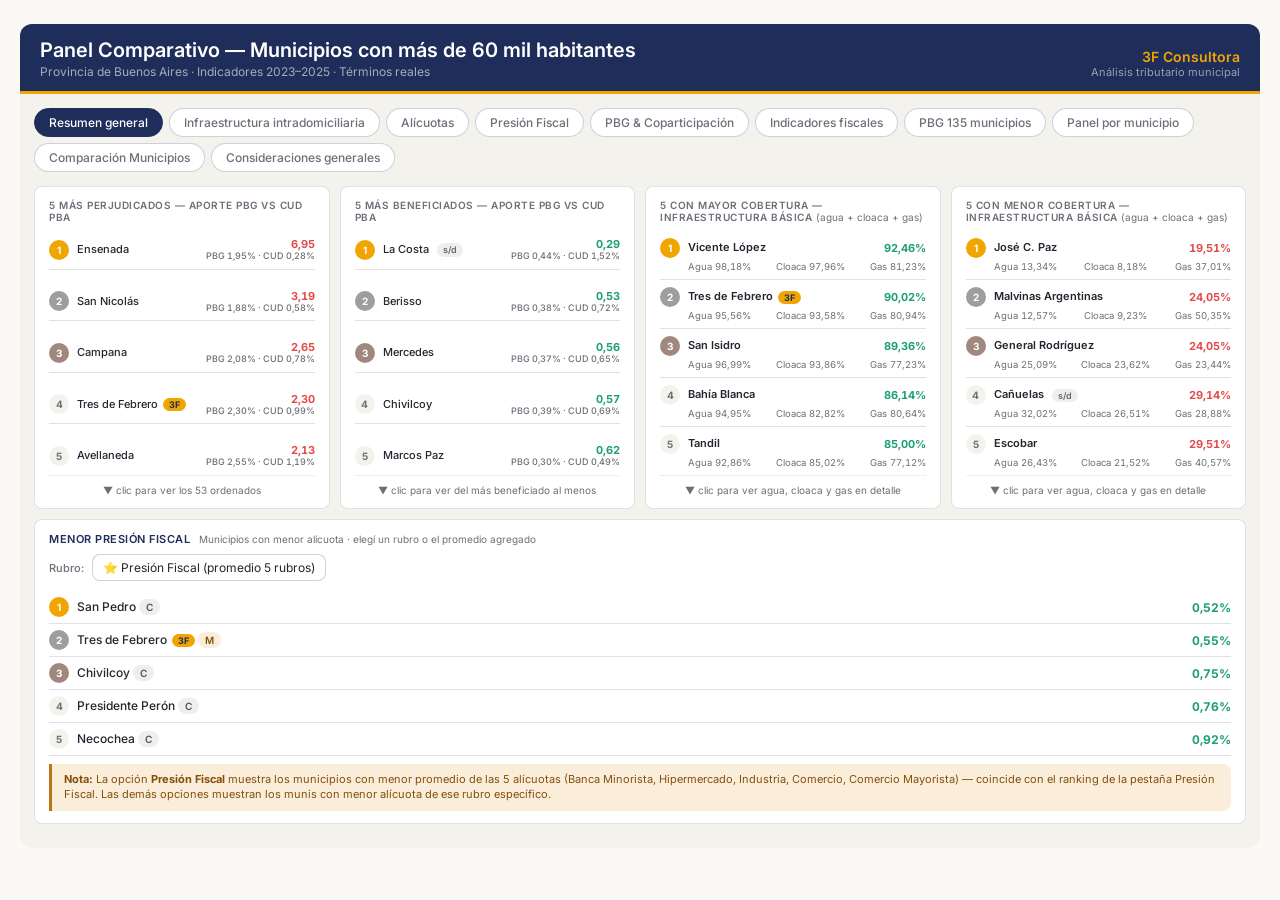
==== commit 0e8c531a: "CUD 2026: valores reales (antes repetía el CUD 2025) en los 52 y en la tabla de 135 Fuente: Datos ch" ====
--- a/index.html
+++ b/index.html
@@ -1612,8 +1612,8 @@
 <div id="infReport"></div>
 
 <script>
-const DATA = [{"nombre":"Almirante Brown","poblacion":584827,"indices":{"bu_it":{"b":[0.3352852806,0.1462399964,0.1375300688],"r":[0.3352852806,0.1462399964,0.1375300688],"n":[0.3352852806,0.1462399964,0.1375300688]},"bu_gt":{"b":[0.3459687383,0.1516499606,0.134705317],"r":[0.3459687383,0.1516499606,0.134705317],"n":[0.3459687383,0.1516499606,0.134705317]},"gp_it":{"b":[0.1282117204,0.1887450162,0.2096719184],"r":[0.1282117204,0.1887450162,0.2096719184],"n":[0.1282117204,0.1887450162,0.2096719184]},"gp_gt":{"b":[0.1322970309,0.1957274,0.2053654338],"r":[0.1322970309,0.1957274,0.2053654338],"n":[0.1322970309,0.1957274,0.2053654338]},"it":{"b":[234028741818.01474,237130718639.46176,269725694131.31503],"r":[234028741818.01474,237130718639.46176,269725694131.31503],"n":[74642600034.58,164707707722.42,246444805075.61]},"gt":{"b":[226801972784.14224,228671311824.1839,275381804455.5255],"r":[226801972784.14224,228671311824.1839,275381804455.5255],"n":[72337648829.24,158831921096.25,251612718391.49]},"rf":{"b":[7226769033.872549,8459406815.277842,-5656110324.210488],"r":[7226769033.872549,8459406815.277842,-5656110324.210488],"n":[2304951205.34,5875786626.17,-5167913315.88]}},"var":{"gc":{"b":3.601863459,"r":0.6064293339},"ic":{"b":3.280038993,"r":0.4940860915},"gk":{"b":[2.615090724,0.7748018958,0.6559298443],"r":[2.615090724,0.7748018958,0.6559298443]},"gp":{"b":4.399399352,"r":0.884835042},"gt":{"b":10.626107220256408,"r":10.626107220256408},"it":{"b":7.536195225245579,"r":7.536195225245579}},"infra":{"indice":0.5124376248171724,"clasif":"Cobertura media","agua":52.096928495459814,"cloaca":40.59816041088789,"gas":61.036198538804},"grupo":"completo","anios":[true,true,true],"pbg":{"pbg_mm":1758171,"pct_pbg":0.025712039106469842,"cud_2025":0.0201026,"cud_2026":0.0201026,"var_cud":7.959169460654029e-05,"cae":1.2789386847758102,"rk_pbg":9,"rk_cud":10},"alicuotas":{"alic_com":[1.1,1.2,1.3],"alic_ind":[0.9,0.95,1.0],"alic_ser":[1.4,1.5,1.6],"alic_fin":[2.7,2.8,2.9],"alic_prom":[1.52,1.6,1.7],"alic_hip":[1.49,1.62,1.76]},"alic_new":{"banca":1.2,"hipermercado":1.1,"industria":0.7,"comercio":0.7,"mayorista":1.1,"comentario":"Se toma para Banca minorista: \" Entidades financieras / bancarias y similares comprendidas en Ley 21.526 — base: Ingresos (Ley 21.526)\". Para promedio de comercio se utilizo el general, porque hay una sola alicuota de industria que es de 0,80% ademas de que hay monto fijo. Para Industria tambien se uso el general.","banca_base":"spread"},"seccion":3,"tasa_vial":{"tiene":true,"tv_raw":"si","alicuota_num":0.02,"alicuota_str":null,"categoria":"combustible"},"habilitaciones":true,"alic_completo":true,"indice_fiscal":{"promedio_alic":0.96,"suma_alic":1.24,"tv_pct":0.14,"hab_pct":0.14,"extras_pct":0.28,"extras_count":2,"tiene_tv":true,"tiene_hab":true,"total":1.24,"norm":0.2723146747352496,"vs_mediana":-0.22399999999999998,"zscore":-0.635774339977307,"cuartil":"Q1"},"indices_nom":{"it":[74642600034.58,164707707722.42,246444805075.61],"gt":[72337648829.24,158831921096.25,251612718391.49],"rf":[2304951205.34,5875786626.17,-5167913315.88]},"t":"grande"},{"nombre":"Avellaneda","poblacion":367554,"indices":{"bu_it":{"b":[0.2610132393,0.1240345453,0.2303241767],"r":[0.2610132393,0.1240345453,0.2303241767],"n":[0.2610132393,0.1240345453,0.2303241767]},"bu_gt":{"b":[0.318017287,0.1673550474,0.2353791217],"r":[0.318017287,0.1673550474,0.2353791217],"n":[0.318017287,0.1673550474,0.2353791217]},"gp_it":{"b":[0.3166135841,0.407835304,0.4584457694],"r":[0.3166135841,0.407835304,0.4584457694],"n":[0.3166135841,0.407835304,0.4584457694]},"gp_gt":{"b":[0.3857604822,0.5502765093,0.4685073191],"r":[0.3857604822,0.5502765093,0.4685073191],"n":[0.3857604822,0.5502765093,0.4685073191]},"it":{"b":[120581832924.42029,341075254357.3297,375000426116.323],"r":[120581832924.42029,341075254357.3297,375000426116.323],"n":[38459128808.26,236906140327.82,342632937566.99]},"gt":{"b":[98967748272.59148,252786604038.696,366947007825.0012],"r":[98967748272.59148,252786604038.696,366947007825.0012],"n":[31565396597.22,175582068544.45,335274635617.34]},"rf":{"b":[21614084651.82881,88288650318.63373,8053418291.321808],"r":[21614084651.82881,88288650318.63373,8053418291.321808],"n":[6893732211.04,61324071783.37,7358301949.65]}},"var":{"gc":{"b":10.90864188,"r":3.157096752},"ic":{"b":8.764517273,"r":2.408620686},"gk":{"b":[0.8243905265,0.3041290052,0.5024022296],"r":[0.8243905265,0.3041290052,0.5024022296]},"gp":{"b":11.89995196,"r":3.50314561},"gt":{"b":100.29622752867596,"r":100.29622752867596},"it":{"b":96.4078154899554,"r":96.4078154899554}},"infra":{"indice":0.8212372668105291,"clasif":"Cobertura alta","agua":94.38120592357491,"cloaca":80.2596940326731,"gas":71.73028008691074},"grupo":"completo","anios":[true,true,true],"pbg":{"pbg_mm":1714437,"pct_pbg":0.025588088330421782,"cud_2025":0.011938,"cud_2026":0.011938,"var_cud":0.003836488524040762,"cae":2.1352232455833526,"rk_pbg":11,"rk_cud":24},"alicuotas":{"alic_com":[0.6,0.7,0.8],"alic_ind":[0.5,0.55,0.6],"alic_ser":[0.8,0.9,1.0],"alic_fin":[1.7,1.8,1.9],"alic_prom":[0.9,1.0,1.07],"alic_hip":[0.81,0.94,1.08]},"alic_new":{"banca":3.3,"hipermercado":0.7,"industria":0.5,"comercio":0.74,"mayorista":0.7,"comentario":"Revisar comercio, parecen pocas actividades","banca_base":"bruta"},"seccion":3,"tasa_vial":{"tiene":true,"tv_raw":"si","alicuota_num":0.02,"alicuota_str":null,"categoria":"combustible"},"habilitaciones":true,"alic_completo":true,"indice_fiscal":{"promedio_alic":1.188,"suma_alic":1.188,"tv_pct":0.14,"hab_pct":0.14,"extras_pct":0.28,"extras_count":2,"tiene_tv":true,"tiene_hab":true,"total":1.468,"norm":0.3585476550680786,"vs_mediana":0.0040000000000000036,"zscore":-0.2722294101629462,"cuartil":"Q2"},"indices_nom":{"it":[38459128808.26,236906140327.82,342632937566.99],"gt":[31565396597.22,175582068544.45,335274635617.34],"rf":[6893732211.04,61324071783.37,7358301949.65]},"t":"mediano"},{"nombre":"Azul","poblacion":75905,"indices":{"bu_it":{"b":[0.1027549792,0.04874748334,0.07986042758],"r":[0.1027549792,0.04874748334,0.07986042758],"n":[0.1027549792,0.04874748334,0.07986042758]},"bu_gt":{"b":[0.0945903071,0.04613735898,0.07474846687],"r":[0.0945903071,0.04613735898,0.07474846687],"n":[0.0945903071,0.04613735898,0.07474846687]},"gp_it":{"b":[0.6847309102,0.6707841009,0.6327030846],"r":[0.6847309102,0.6707841009,0.6327030846],"n":[0.6847309102,0.6707841009,0.6327030846]},"gp_gt":{"b":[0.6303237817,0.6348677868,0.5922030096],"r":[0.6303237817,0.6348677868,0.5922030096],"n":[0.6303237817,0.6348677868,0.5922030096]},"it":{"b":[41888205089.727684,56097100786.46378,62837593976.449326],"r":[41888205089.727684,56097100786.46378,62837593976.449326],"n":[13360087801.14,38964268035.05,57413879863.47]},"gt":{"b":[45503834106.387276,59270676663.4806,67134983937.639694],"r":[45503834106.387276,59270676663.4806,67134983937.639694],"n":[14513279278.68,41168589815.82,61340348325.18]},"rf":{"b":[-3615629016.6595907,-3173575877.016814,-4297389961.190381],"r":[-3615629016.6595907,-3173575877.016814,-4297389961.190381],"n":[-1153191477.54,-2204321780.77,-3926468461.71]}},"var":{"gc":{"b":3.319120883,"r":0.5077022112},"ic":{"b":3.611864582,"r":0.6098920629},"gk":{"b":[0.1500662197,0.07267238933,0.1262210182],"r":[0.1500662197,0.07267238933,0.1262210182]},"gp":{"b":2.970887676,"r":0.3861422943},"gt":{"b":21.761354763580698,"r":21.761354763580698},"it":{"b":22.96837736511327,"r":22.96837736511327}},"infra":{"indice":0.8181027593663329,"clasif":"Cobertura alta","agua":90.85107883232266,"cloaca":79.92525736849527,"gas":74.65449160908193},"grupo":"completo","anios":[true,true,true],"pbg":{"pbg_mm":380778,"pct_pbg":0.005500315687132748,"cud_2025":0.0073371,"cud_2026":0.0073371,"var_cud":-0.03925256572760356,"cae":0.780286233296839,"rk_pbg":42,"rk_cud":39},"alicuotas":{"alic_com":[1.2,1.3,1.4],"alic_ind":[0.9,1.0,1.1],"alic_ser":[1.5,1.6,1.7],"alic_fin":[2.5,2.6,2.7],"alic_prom":[1.52,1.62,1.72],"alic_hip":[1.62,1.76,1.89]},"alic_new":{"banca":1.4,"hipermercado":1.0,"industria":0.66,"comercio":0.66,"mayorista":0.66,"comentario":"Se toma para Banca minorista: Servicios prestados por entidades bancarias, financieras y de tarjetas de crédito de 1,4%. Para comercio, industria y comercio mayorista se usa promedio entre ultima alicuota de escala general y la escala general 0.55 y 0.77)"},"seccion":7,"tasa_vial":{"tiene":true,"tv_raw":"si","alicuota_num":0.025,"alicuota_str":null,"categoria":"combustible"},"habilitaciones":true,"alic_completo":true,"indice_fiscal":{"promedio_alic":0.876,"suma_alic":1.1560000000000001,"tv_pct":0.14,"hab_pct":0.14,"extras_pct":0.28,"extras_count":2,"tiene_tv":true,"tiene_hab":true,"total":1.1560000000000001,"norm":0.24054462934947055,"vs_mediana":-0.30799999999999983,"zscore":-0.7697119456983872,"cuartil":"Q1"},"indices_nom":{"it":[13360087801.14,38964268035.05,57413879863.47],"gt":[14513279278.68,41168589815.82,61340348325.18],"rf":[-1153191477.54,-2204321780.77,-3926468461.71]},"t":"chico"},{"nombre":"Bahía Blanca","poblacion":336557,"indices":{"bu_it":{"b":[0.130424618,0.07056062737,0.09208144244],"r":[0.130424618,0.07056062737,0.09208144244],"n":[0.130424618,0.07056062737,0.09208144244]},"bu_gt":{"b":[0.1237911615,0.07113904356,0.09337708607],"r":[0.1237911615,0.07113904356,0.09337708607],"n":[0.1237911615,0.07113904356,0.09337708607]},"gp_it":{"b":[0.3192972803,0.3257134625,0.3126678456],"r":[0.3192972803,0.3257134625,0.3126678456],"n":[0.3192972803,0.3257134625,0.3126678456]},"gp_gt":{"b":[0.3030576726,0.3283834776,0.3170672783],"r":[0.3030576726,0.3283834776,0.3170672783],"n":[0.3030576726,0.3283834776,0.3170672783]},"it":{"b":[184345511934.76422,245400306673.25397,308320504778.7644],"r":[184345511934.76422,245400306673.25397,308320504778.7644],"n":[58796317959.17,170451648856.11,281708373930.53]},"gt":{"b":[194223825763.00397,243405009824.47473,304042437032.518],"r":[194223825763.00397,243405009824.47473,304042437032.518],"n":[61946969551.66,169065743343.43,277799559921.47]},"rf":{"b":[-9878313828.239733,1995296848.7792604,4278067746.2462726],"r":[-9878313828.239733,1995296848.7792604,4278067746.2462726],"n":[-3150651592.49,1385905512.68,3908814009.06]}},"var":{"gc":{"b":3.640134287,"r":0.619789005},"ic":{"b":3.722645899,"r":0.6485923527},"gk":{"b":[0.4084739398,0.2166340526,0.2945024368],"r":[0.4084739398,0.2166340526,0.2945024368]},"gp":{"b":3.691779884,"r":0.6378175714},"gt":{"b":25.118147897947694,"r":25.118147897947694},"it":{"b":29.38110274633723,"r":29.38110274633723}},"infra":{"indice":0.8614041992764043,"clasif":"Cobertura muy alta","agua":94.95148276540668,"cloaca":82.8236879153484,"gas":80.64608910216624},"grupo":"completo","anios":[true,true,true],"pbg":{"pbg_mm":1541603,"pct_pbg":0.02290377933663094,"cud_2025":0.0132992,"cud_2026":0.0132992,"var_cud":-0.0016542348411935444,"cae":1.7250458934587822,"rk_pbg":14,"rk_cud":23},"alicuotas":{"alic_com":[0.4,0.45,0.5],"alic_ind":[0.3,0.35,0.4],"alic_ser":[0.6,0.65,0.7],"alic_fin":[1.3,1.4,1.5],"alic_prom":[0.65,0.71,0.77],"alic_hip":[0.54,0.61,0.68]},"alic_new":{"banca":8.5,"hipermercado":2.7,"industria":0.62,"comercio":1.02,"mayorista":1.02,"comentario":"Pa","banca_base":"bruta"},"seccion":6,"tasa_vial":{"tiene":false,"tv_raw":"no","alicuota_num":null,"alicuota_str":null,"categoria":null},"habilitaciones":false,"alic_completo":true,"indice_fiscal":{"promedio_alic":2.772,"suma_alic":2.772,"tv_pct":0,"hab_pct":0,"extras_pct":0,"extras_count":0,"tiene_tv":false,"tiene_hab":false,"total":2.772,"norm":0.8517397881996973,"vs_mediana":1.3079999999999998,"zscore":1.8069924691262054,"cuartil":"Q4"},"indices_nom":{"it":[58796317959.17,170451648856.11,281708373930.53],"gt":[61946969551.66,169065743343.43,277799559921.47],"rf":[-3150651592.49,1385905512.68,3908814009.06]},"t":"mediano"},{"nombre":"Berazategui","poblacion":358712,"indices":{"bu_it":{"b":[0.1877964212,0.07507996157,0.1068371233],"r":[0.1877964212,0.07507996157,0.1068371233],"n":[0.1877964212,0.07507996157,0.1068371233]},"bu_gt":{"b":[0.2125020221,0.08737846255,0.113017822],"r":[0.2125020221,0.08737846255,0.113017822],"n":[0.2125020221,0.08737846255,0.113017822]},"gp_it":{"b":[0.3172469838,0.4003390982,0.4289929791],"r":[0.3172469838,0.4003390982,0.4289929791],"n":[0.3172469838,0.4003390982,0.4289929791]},"gp_gt":{"b":[0.358982483,0.4659167928,0.4538109098],"r":[0.358982483,0.4659167928,0.4538109098],"n":[0.358982483,0.4659167928,0.4538109098]},"it":{"b":[134208873422.71046,140982088802.0555,170443950424.06793],"r":[134208873422.71046,140982088802.0555,170443950424.06793],"n":[42805422881.66,97924203197.86,155732386837.89]},"gt":{"b":[118605676626.68037,121138888241.48073,161122741805.1486],"r":[118605676626.68037,121138888241.48073,161122741805.1486],"n":[37828841079.53,84141391350.62,147215721606.73]},"rf":{"b":[15603196796.030067,19843200560.57476,9321208618.91932],"r":[15603196796.030067,19843200560.57476,9321208618.91932],"n":[4976581802.13,13782811847.24,8516665231.16]}},"var":{"gc":{"b":3.383253639,"r":0.5301165032},"ic":{"b":3.095241105,"r":0.4295764095},"gk":{"b":[0.591956522,0.1875409169,0.2490416592],"r":[0.591956522,0.1875409169,0.2490416592]},"gp":{"b":3.919634413,"r":0.717357567},"gt":{"b":17.571575976915245,"r":17.571575976915245},"it":{"b":12.972828115640267,"r":12.972828115640267}},"infra":{"indice":0.750911220104393,"clasif":"Cobertura alta","agua":86.92309674537661,"cloaca":75.93777647978422,"gas":62.41249280615707},"grupo":"completo","anios":[true,true,true],"pbg":{"pbg_mm":1096370,"pct_pbg":0.016129094733254055,"cud_2025":0.0166889,"cud_2026":0.0166889,"var_cud":0.005620502249998593,"cae":0.9610548203360636,"rk_pbg":23,"rk_cud":18},"alicuotas":{"alic_com":[1.5,1.6,1.7],"alic_ind":[1.2,1.25,1.3],"alic_ser":[1.8,1.9,2.0],"alic_fin":[2.9,3.0,3.1],"alic_prom":[1.85,1.94,2.02],"alic_hip":[2.03,2.16,2.29]},"alic_new":{"banca":3.0,"hipermercado":0.54,"industria":0.99,"comercio":0.84,"mayorista":1.03,"comentario":"Hipermercado: se toma comercio minorista no clasificado que es de 0,80%. Las demás columnas usan los promedios de sus categorías propias. Para BANCA MINORISTA: se usa 9100101 \"BANCOS\"","banca_base":"bruta"},"seccion":3,"tasa_vial":{"tiene":true,"tv_raw":"si","alicuota_num":0.02,"alicuota_str":null,"categoria":"combustible"},"habilitaciones":true,"alic_completo":true,"indice_fiscal":{"promedio_alic":1.28,"suma_alic":1.28,"tv_pct":0.14,"hab_pct":0.14,"extras_pct":0.28,"extras_count":2,"tiene_tv":true,"tiene_hab":true,"total":1.56,"norm":0.39334341906202724,"vs_mediana":0.09600000000000009,"zscore":-0.12553584199223902,"cuartil":"Q3"},"indices_nom":{"it":[42805422881.66,97924203197.86,155732386837.89],"gt":[37828841079.53,84141391350.62,147215721606.73],"rf":[4976581802.13,13782811847.24,8516665231.16]},"t":"mediano"},{"nombre":"Berisso","poblacion":10093,"indices":{"bu_it":{"b":[0.206226187,0.05443448377,0.06563108822],"r":[0.206226187,0.05443448377,0.06563108822],"n":[0.206226187,0.05443448377,0.06563108822]},"bu_gt":{"b":[0.1981648056,0.06222256864,0.06050903654],"r":[0.1981648056,0.06222256864,0.06050903654],"n":[0.1981648056,0.06222256864,0.06050903654]},"gp_it":{"b":[0.5555088283,0.530214724,0.6464333137],"r":[0.5555088283,0.530214724,0.6464333137],"n":[0.5555088283,0.530214724,0.6464333137]},"gp_gt":{"b":[0.5337939888,0.6060739402,0.5959836727],"r":[0.5337939888,0.6060739402,0.5959836727],"n":[0.5337939888,0.6060739402,0.5959836727]},"it":{"b":[49324617553.35766,56413392088.751755,60430303869.213936],"r":[49324617553.35766,56413392088.751755,60430303869.213936],"n":[15731904001.59,39183959586.07,55214370680.08]},"gt":{"b":[51331152242.33083,49352412524.941696,65545690877.94911],"r":[51331152242.33083,49352412524.941696,65545690877.94911],"n":[16371880805.64,34279501129.98,59888232242.71]},"rf":{"b":[-2006534688.973183,7060979563.810052,-5115387008.735182],"r":[-2006534688.973183,7060979563.810052,-5115387008.735182],"n":[-639976804.05,4904458456.09,-4673861562.63]}},"var":{"gc":{"b":3.285982688,"r":0.4961609305},"ic":{"b":3.165904013,"r":0.4542435841},"gk":{"b":[0.3712383611,0.1026649795,0.1015280104],"r":[0.3712383611,0.1026649795,0.1015280104]},"gp":{"b":3.084168047,"r":0.4257110004},"gt":{"b":14.478531583047328,"r":14.478531583047328},"it":{"b":10.747226491846217,"r":10.747226491846217}},"infra":{"indice":0.6481321508101051,"clasif":"Cobertura media","agua":86.25028795208478,"cloaca":49.360746371803735,"gas":58.82861091914305},"grupo":"completo","anios":[true,true,true],"pbg":{"pbg_mm":252587,"pct_pbg":0.0038424740574899193,"cud_2025":0.0072437,"cud_2026":0.0072437,"var_cud":0.0004279580877176956,"cae":0.5302304544750674,"rk_pbg":53,"rk_cud":37},"alicuotas":{"alic_com":[1.2,1.3,1.4],"alic_ind":[0.9,1.0,1.1],"alic_ser":[1.5,1.6,1.7],"alic_fin":[2.5,2.6,2.7],"alic_prom":[1.52,1.62,1.72],"alic_hip":[1.62,1.76,1.89]},"alic_new":{"banca":5.0,"hipermercado":2.0,"industria":0.95,"comercio":0.95,"mayorista":0.95,"comentario":"Comercio: usa 1,0% (alícuota general estándar del Art. 20° del nomenclador, para 'actividades no contempladas en el Anexo II'). El nomenclador también declara una alícuota reducida del 0,9% (9‰) que aplica solo con cumplimiento de condiciones específicas — NO se promedia porque no es la alícuota base sino un beneficio opcional. Criterio aplicado: cuando hay alícuota estándar + reducida con condiciones, se usa solo la estándar (representa lo que paga la mayoría de los contribuyentes). Para HIPERMERCADO: se toma el promedio de 1% que es para actividades no contempladas Art 20, y 0,90% para aquellas que cumple con las condiciones del Art 20-","banca_base":"bruta"},"seccion":3,"tasa_vial":{"tiene":false,"tv_raw":"no","alicuota_num":null,"alicuota_str":null,"categoria":null},"habilitaciones":true,"alic_completo":true,"indice_fiscal":{"promedio_alic":1.97,"suma_alic":1.97,"tv_pct":0,"hab_pct":0.14,"extras_pct":0.14,"extras_count":1,"tiene_tv":false,"tiene_hab":true,"total":2.11,"norm":0.6013615733736761,"vs_mediana":0.6459999999999999,"zscore":0.7514365764195963,"cuartil":"Q4"},"indices_nom":{"it":[15731904001.59,39183959586.07,55214370680.08],"gt":[16371880805.64,34279501129.98,59888232242.71],"rf":[-639976804.05,4904458456.09,-4673861562.63]},"t":"chico"},{"nombre":"Chivilcoy","poblacion":70839,"indices":{"bu_it":{"b":[0.1670684841,0.06871212504,0.0404068665],"r":[0.1670684841,0.06871212504,0.0404068665],"n":[0.1670684841,0.06871212504,0.0404068665]},"bu_gt":{"b":[0.1572044444,0.0713888932,0.03726946059],"r":[0.1572044444,0.0713888932,0.03726946059],"n":[0.1572044444,0.0713888932,0.03726946059]},"gp_it":{"b":[0.4989008675,0.4940138608,0.6120606027],"r":[0.4989008675,0.4940138608,0.6120606027],"n":[0.4989008675,0.4940138608,0.6120606027]},"gp_gt":{"b":[0.4694448156,0.5132587986,0.5645369336],"r":[0.4694448156,0.5132587986,0.5645369336],"n":[0.4694448156,0.5132587986,0.5645369336]},"it":{"b":[39088974098.071625,49199423059.452614,54370749116.9411],"r":[39088974098.071625,49199423059.452614,54370749116.9411],"n":[12467283448.6,34173236769.5,49677835517.65]},"gt":{"b":[41541673138.3347,47354662015.3694,58947770275.375175],"r":[41541673138.3347,47354662015.3694,58947770275.375175],"n":[13249562719.28,32891891338.55,53859799311.83]},"rf":{"b":[-2452699040.2630706,1844761044.0832136,-4577021158.434075],"r":[-2452699040.2630706,1844761044.0832136,-4577021158.434075],"n":[-782279270.68,1281345430.95,-4181963794.18]}},"var":{"gc":{"b":3.643502646,"r":0.6209648396},"ic":{"b":2.99799288,"r":0.3956287703},"gk":{"b":[0.3348731079,0.1390894679,0.06601775433],"r":[0.3348731079,0.1390894679,0.06601775433]},"gp":{"b":3.727674689,"r":0.6503478147},"gt":{"b":19.238121950042718,"r":19.238121950042718},"it":{"b":18.189472056206114,"r":18.189472056206114}},"infra":{"indice":0.748820427421593,"clasif":"Cobertura alta","agua":80.9397965463563,"cloaca":75.324910400753,"gas":68.38142127936864},"grupo":"completo","anios":[true,true,true],"pbg":{"pbg_mm":259451,"pct_pbg":0.003993539065798495,"cud_2025":0.0070479,"cud_2026":0.0070479,"var_cud":-0.01662906681422842,"cae":0.5762100604265796,"rk_pbg":50,"rk_cud":40},"alicuotas":{"alic_com":[1.2,1.3,1.4],"alic_ind":[0.9,1.0,1.1],"alic_ser":[1.5,1.6,1.7],"alic_fin":[2.5,2.6,2.7],"alic_prom":[1.52,1.62,1.72],"alic_hip":[1.62,1.76,1.89]},"alic_new":{"banca":1.0,"hipermercado":0.7,"industria":0.45,"comercio":0.45,"mayorista":0.45,"comentario":"Para BANCA MINORISTA: se usa Actividades Financieras - Bancos del 1% o de 2500000$ por mes. Para HIPERMERCADO: al encontrarnos con escala, utilizamos el supuesto para hipermercado, por lo tanto tanto para anual como mensual nos da el porcentaje más alto de alicuota, se usa 0,70%. El mismo criterio se usa para INDUSTRIA. "},"seccion":4,"tasa_vial":{"tiene":false,"tv_raw":"no","alicuota_num":null,"alicuota_str":null,"categoria":null},"habilitaciones":true,"alic_completo":true,"indice_fiscal":{"promedio_alic":0.61,"suma_alic":0.75,"tv_pct":0,"hab_pct":0.14,"extras_pct":0.14,"extras_count":1,"tiene_tv":false,"tiene_hab":true,"total":0.75,"norm":0.0869894099848714,"vs_mediana":-0.714,"zscore":-1.4170770400169423,"cuartil":"Q1"},"indices_nom":{"it":[12467283448.6,34173236769.5,49677835517.65],"gt":[13249562719.28,32891891338.55,53859799311.83],"rf":[-782279270.68,1281345430.95,-4181963794.18]},"t":"chico"},{"nombre":"Ensenada","poblacion":63997,"indices":{"bu_it":{"b":[0.3451952815,0.2710496659,0.3109109647],"r":[0.3451952815,0.2710496659,0.3109109647],"n":[0.3451952815,0.2710496659,0.3109109647]},"bu_gt":{"b":[0.4836453617,0.3042345715,0.3011251519],"r":[0.4836453617,0.3042345715,0.3011251519],"n":[0.4836453617,0.3042345715,0.3011251519]},"gp_it":{"b":[0.1763867795,0.3177099758,0.3759629488],"r":[0.1763867795,0.3177099758,0.3759629488],"n":[0.1763867795,0.3177099758,0.3759329178]},"gp_gt":{"b":[0.2471315582,0.356607554,0.3641296478],"r":[0.2471315582,0.356607554,0.3641296478],"n":[0.2471315582,0.356607554,0.3641296478]},"it":{"b":[79459373618.94862,64889919838.134445,72889145907.65788],"r":[79459373618.94862,64889919838.134445,72889145907.65788],"n":[25343272787.62,45071638175.57,66597850135.09]},"gt":{"b":[56713044338.2425,57811940969.59937,75257860484.30438],"r":[56713044338.2425,57811940969.59937,75257860484.30438],"n":[18088415347.61,40155372238.23,68762113365.56]},"rf":{"b":[22746329280.70614,7077978868.535081,-2368703632.0864487],"r":[22746329280.70614,7077978868.535081,-2368703632.0864487],"n":[7254857440.01,4916265937.34,-2164253230.57]}},"var":{"gc":{"b":-0.08158380417,"r":-0.6793971114},"ic":{"b":-0.04533897357,"r":-0.6667446806},"gk":{"b":[1.957036022,0.8531355213,0.8270384155],"r":[1.957036022,0.8531355213,0.8270384155]},"gp":{"b":4.601141288,"r":0.9552595921},"gt":{"b":16.057727977635317,"r":16.057727977635317},"it":{"b":-3.847295115803373,"r":-3.847295115803373}},"infra":{"indice":0.6859746610357859,"clasif":"Cobertura media","agua":89.81106912647256,"cloaca":60.38230717937319,"gas":55.599022004889974},"grupo":"completo","anios":[true,true,true],"pbg":{"pbg_mm":1095240,"pct_pbg":0.019510626842315245,"cud_2025":0.0028063,"cud_2026":0.0028063,"var_cud":-0.0007839503973202954,"cae":6.957892672271048,"rk_pbg":24,"rk_cud":100},"alicuotas":{"alic_com":[1.2,1.3,1.4],"alic_ind":[0.9,1.0,1.1],"alic_ser":[1.5,1.6,1.7],"alic_fin":[2.5,2.6,2.7],"alic_prom":[1.52,1.62,1.72],"alic_hip":[1.62,1.76,1.89]},"alic_new":{"banca":0.7,"hipermercado":0.7,"industria":0.95,"comercio":0.71,"mayorista":1.0,"comentario":"VER CON RESPECTO A BANCA se toma alicuota 0.7 porque en todos aparece así.  HIPERMERCADO se toma supermercado por menor. Comercio se tomo la alicuota general","banca_base":"bruta"},"seccion":3,"tasa_vial":{"tiene":false,"tv_raw":"no","alicuota_num":null,"alicuota_str":null,"categoria":null},"habilitaciones":true,"alic_completo":true,"indice_fiscal":{"promedio_alic":0.812,"suma_alic":0.812,"tv_pct":0,"hab_pct":0.14,"extras_pct":0.14,"extras_count":1,"tiene_tv":false,"tiene_hab":true,"total":0.952,"norm":0.16338880484114973,"vs_mediana":-0.512,"zscore":-1.0949889881638684,"cuartil":"Q1"},"indices_nom":{"it":[25343272787.62,45071638175.57,66597850135.09],"gt":[18088415347.61,40155372238.23,68762113365.56],"rf":[7254857440.01,4916265937.34,-2164253230.57]},"t":"chico"},{"nombre":"Escobar","poblacion":256268,"indices":{"bu_it":{"b":[0.1518694036,0.1097996162,0.05813534528],"r":[0.1518694036,0.1097996162,0.05813534528],"n":[0.1518694036,0.1097996162,0.05813534528]},"bu_gt":{"b":[0.1481133281,0.1222762676,0.05892625141],"r":[0.1481133281,0.1222762676,0.05892625141],"n":[0.1481133281,0.1222762676,0.05892625141]},"gp_it":{"b":[0.2667285087,0.2682168197,0.3332133336],"r":[0.2667285087,0.2682168197,0.3332133336],"n":[0.2667285087,0.2682168197,0.3332133336]},"gp_gt":{"b":[0.2601317065,0.2986945925,0.3377465563],"r":[0.2601317065,0.2986945925,0.3377465563],"n":[0.2601317065,0.2986945925,0.3377465563]},"it":{"b":[187816421539.4402,236389276975.57422,283682694536.894],"r":[187816421539.4402,236389276975.57422,283682694536.894],"n":[59903351716.5,164192712627.86,259197132047.91]},"gt":{"b":[192579346460.85382,212268925092.14905,279875115092.08813],"r":[192579346460.85382,212268925092.14905,279875115092.08813],"n":[61422468971.68,147439050803.82,255718196987.21]},"rf":{"b":[-4762924921.413637,24120351883.4252,3807579444.805846],"r":[-4762924921.413637,24120351883.4252,3807579444.805846],"n":[-1519117255.18,16753661824.04,3478935060.7]}},"var":{"gc":{"b":3.59913544,"r":0.6054770308},"ic":{"b":3.370450956,"r":0.5256473126},"gk":{"b":[0.5693782203,0.4093688691,0.1744688445],"r":[0.5693782203,0.4093688691,0.1744688445]},"gp":{"b":4.405451858,"r":0.8869478649},"gt":{"b":21.0373135752802,"r":21.0373135752802},"it":{"b":22.935449352287442,"r":22.935449352287442}},"infra":{"indice":0.2951253881156857,"clasif":"Rezago estructural","agua":26.4362803880955,"cloaca":21.5269450198045,"gas":40.57439102680572},"grupo":"completo","anios":[true,true,true],"pbg":{"pbg_mm":1041932,"pct_pbg":0.015230451606905608,"cud_2025":0.0169961,"cud_2026":0.0169961,"var_cud":0.05088814492736559,"cae":0.8527211022286327,"rk_pbg":26,"rk_cud":17},"alicuotas":{"alic_com":[1.8,1.9,2.0],"alic_ind":[1.4,1.5,1.6],"alic_ser":[2.1,2.2,2.3],"alic_fin":[3.1,3.2,3.3],"alic_prom":[2.1,2.2,2.3],"alic_hip":[2.43,2.56,2.7]},"alic_new":{"banca":3.0,"hipermercado":2.7,"industria":1.1,"comercio":1.1,"mayorista":1.1,"comentario":"Hipermercado: se utilizo la alicuota trabajada en el excel interno \"Alicuota 2026\". Para BANCA MINORISTA se utiliza la alícuota de \"Entidades bancarias y financieras\" que es del 3%.","banca_base":"bruta"},"seccion":1,"tasa_vial":{"tiene":true,"tv_raw":"si","alicuota_num":0.01,"alicuota_str":null,"categoria":"combustible"},"habilitaciones":true,"alic_completo":true,"indice_fiscal":{"promedio_alic":1.8,"suma_alic":2.08,"tv_pct":0.14,"hab_pct":0.14,"extras_pct":0.28,"extras_count":2,"tiene_tv":true,"tiene_hab":true,"total":2.08,"norm":0.5900151285930408,"vs_mediana":0.6160000000000001,"zscore":0.7036017172334964,"cuartil":"Q4"},"indices_nom":{"it":[59903351716.5,164192712627.86,259197132047.91],"gt":[61422468971.68,147439050803.82,255718196987.21],"rf":[-1519117255.18,16753661824.04,3478935060.7]},"t":"mediano"},{"nombre":"Ezeiza","poblacion":201511,"indices":{"bu_it":{"b":[0.1463426056,0.1054520332,0.132205991],"r":[0.1463426056,0.1054520332,0.132205991],"n":[0.1463426056,0.1054520332,0.132205991]},"bu_gt":{"b":[0.1448586713,0.1106846778,0.1283198211],"r":[0.1448586713,0.1106846778,0.1283198211],"n":[0.1448586713,0.1106846778,0.1283198211]},"gp_it":{"b":[0.2193647679,0.2264142884,0.281825646],"r":[0.2193647679,0.2264142884,0.281825646],"n":[0.2193647679,0.2264142884,0.281825646]},"gp_gt":{"b":[0.2171403786,0.2376492117,0.2735414349],"r":[0.2171403786,0.2376492117,0.2735414349],"n":[0.2171403786,0.2376492117,0.2735414349]},"it":{"b":[91525315007.45834,110656809310.5133,137640917872.51007],"r":[91525315007.45834,110656809310.5133,137640917872.51007],"n":[29191660084.44,76860684731.12,125760689150.38]},"gt":{"b":[92462901704.2335,105425482158.02681,141809377480.09515],"r":[92462901704.2335,105425482158.02681,141809377480.09515],"n":[29490699887.25,73227077459.25,129569355650.49]},"rf":{"b":[-937586696.7751632,5231327152.486506,-4168459607.585069],"r":[-937586696.7751632,5231327152.486506,-4168459607.585069],"n":[-299039802.81,3633607271.87,-3808666500.11]}},"var":{"gc":{"b":0,"r":-0.6509176449},"ic":{"b":0,"r":-0.6509176449},"gk":{"b":[0.6671199165,0.4657481378,0.469105608],"r":[0.6671199165,0.4657481378,0.469105608]},"gp":{"b":0,"r":-0.6509176449},"gt":{"b":-27.68011213510023,"r":-27.68011213510023},"it":{"b":-25.10959538481031,"r":-25.10959538481031}},"infra":{"indice":0.43702960627580867,"clasif":"Cobertura baja","agua":46.10681188497182,"cloaca":34.99729307983822,"gas":50.004776917932546},"grupo":"completo","anios":[true,true,true],"pbg":{"pbg_mm":801986,"pct_pbg":0.012600371077635794,"cud_2025":0.0065415,"cud_2026":0.0065415,"var_cud":-0.050003821753420385,"cae":2.0276086311849566,"rk_pbg":30,"rk_cud":45},"alicuotas":{"alic_com":[1.4,1.5,1.6],"alic_ind":[1.1,1.15,1.2],"alic_ser":[1.7,1.8,1.9],"alic_fin":[2.8,2.9,3.0],"alic_prom":[1.75,1.84,1.92],"alic_hip":[1.89,2.03,2.16]},"alic_new":{"banca":2.0,"hipermercado":1.2,"industria":0.89,"comercio":0.6,"mayorista":0.6,"comentario":"641930 id de banca minorista usada.","banca_base":"bruta"},"seccion":3,"tasa_vial":{"tiene":true,"tv_raw":"si","alicuota_num":0.02,"alicuota_str":null,"categoria":"combustible"},"habilitaciones":true,"alic_completo":true,"indice_fiscal":{"promedio_alic":1.058,"suma_alic":1.338,"tv_pct":0.14,"hab_pct":0.14,"extras_pct":0.28,"extras_count":2,"tiene_tv":true,"tiene_hab":true,"total":1.338,"norm":0.3093797276853253,"vs_mediana":-0.1259999999999999,"zscore":-0.4795137999693799,"cuartil":"Q2"},"indices_nom":{"it":[29191660084.44,76860684731.12,125760689150.38],"gt":[29490699887.25,73227077459.25,129569355650.49],"rf":[-299039802.81,3633607271.87,-3808666500.11]},"t":"mediano"},{"nombre":"Florencio Varela","poblacion":496433,"indices":{"bu_it":{"b":[0.2884443022,0.15892447,0.1225790073],"r":[0.2884443022,0.15892447,0.1225790073],"n":[0.2884443022,0.15892447,0.1225790073]},"bu_gt":{"b":[0.2885451563,0.1669641005,0.123018418],"r":[0.2885451563,0.1669641005,0.123018418],"n":[0.2885451563,0.1669641005,0.123018418]},"gp_it":{"b":[0.3838759385,0.4436025267,0.4909637095],"r":[0.3838759385,0.4436025267,0.4909637095],"n":[0.3838759385,0.4436025267,0.4909637095]},"gp_gt":{"b":[0.3840101602,0.4660433782,0.4927236742],"r":[0.3840101602,0.4660433782,0.4927236742],"n":[0.3840101602,0.4660433782,0.4927236742]},"it":{"b":[134406612998.89067,143794062668.83176,169415323463.80673],"r":[134406612998.89067,143794062668.83176,169415323463.80673],"n":[42868491186.78,99877361238.41,154792543967.03]},"gt":{"b":[134359634341.31314,136870112329.45367,168810187174.54874],"r":[134359634341.31314,136870112329.45367,168810187174.54874],"n":[42853507518.02,95068081380.76,154239638930.19]},"rf":{"b":[46978654.44220096,6923950339.378062,605136289.2580144],"r":[46978654.44220096,6923950339.378062,605136289.2580144],"n":[14983667.76,4809279857.65,552905036.84]}},"var":{"gc":{"b":3.436625364,"r":0.5487476308},"ic":{"b":2.737267088,"r":0.3046139969},"gk":{"b":[0.7513997968,0.3582587123,0.2496701995],"r":[0.7513997968,0.3582587123,0.2496701995]},"gp":{"b":3.618174512,"r":0.6121232348},"gt":{"b":12.602779931886987,"r":12.602779931886987},"it":{"b":12.401948125361905,"r":12.401948125361905}},"infra":{"indice":0.5476332109426815,"clasif":"Cobertura media","agua":76.15023281573711,"cloaca":45.69068668676882,"gas":42.44904378029852},"grupo":"completo","anios":[true,true,true],"pbg":{"pbg_mm":1217434,"pct_pbg":0.018065825609005024,"cud_2025":0.0198921,"cud_2026":0.0198921,"var_cud":0.00039714258424206875,"cae":0.9078304326133178,"rk_pbg":21,"rk_cud":12},"alicuotas":{"alic_com":[1.7,1.8,1.9],"alic_ind":[1.3,1.4,1.5],"alic_ser":[2.0,2.1,2.2],"alic_fin":[3.0,3.1,3.2],"alic_prom":[2.0,2.1,2.2],"alic_hip":[2.29,2.43,2.56]},"alic_new":{"banca":1.56,"hipermercado":0.83,"industria":0.83,"comercio":0.9,"mayorista":0.92,"comentario":"641930 id de banca minorista usada.","banca_base":"bruta"},"seccion":3,"tasa_vial":{"tiene":true,"tv_raw":"si","alicuota_num":0.02,"alicuota_str":null,"categoria":"combustible"},"habilitaciones":true,"alic_completo":true,"indice_fiscal":{"promedio_alic":1.008,"suma_alic":1.008,"tv_pct":0.14,"hab_pct":0.14,"extras_pct":0.28,"extras_count":2,"tiene_tv":true,"tiene_hab":true,"total":1.288,"norm":0.29046898638426627,"vs_mediana":-0.17599999999999993,"zscore":-0.5592385652795469,"cuartil":"Q2"},"indices_nom":{"it":[42868491186.78,99877361238.41,154792543967.03],"gt":[42853507518.02,95068081380.76,154239638930.19],"rf":[14983667.76,4809279857.65,552905036.84]},"t":"mediano"},{"nombre":"General Pueyrredón","poblacion":667082,"indices":{"bu_it":{"b":[0.06098924864,0.0444188084,0.02401520291],"r":[0.06098924864,0.0444188084,0.02401520291],"n":[0.06098924864,0.0444188084,0.02401520291]},"bu_gt":{"b":[0.05748322194,0.04350350327,0.02329733856],"r":[0.05748322194,0.04350350327,0.02329733856],"n":[0.05748322194,0.04350350327,0.02329733856]},"gp_it":{"b":[null,null,null],"r":[null,null,null],"n":[null,null,null]},"gp_gt":{"b":[null,null,null],"r":[null,null,null],"n":[null,null,null]},"it":{"b":[247140334560.36795,310209624455.888,365380952398.6546],"r":[247140334560.36795,310209624455.888,365380952398.6546],"n":[78824493956.16,215467301962.03,333843751453.61]},"gt":{"b":[262213960980.30167,316736373789.51105,376639490057.102],"r":[262213960980.30167,316736373789.51105,376639490057.102],"n":[83632171249.1,220000691511.0,344130528646.3]},"rf":{"b":[-15073626419.933674,-6526749333.62303,-11258537658.447426],"r":[-15073626419.933674,-6526749333.62303,-11258537658.447426],"n":[-4807677292.94,-4533389548.97,-10286777192.69]}},"var":{"gc":{"b":3.264058073,"r":0.4885074343},"ic":{"b":3.383336145,"r":0.5301453047},"gk":{"b":[null,null,null],"r":[null,null,null]},"gp":{"b":null,"r":null},"gt":{"b":19.85395792365694,"r":19.85395792365694},"it":{"b":21.653650029028228,"r":21.653650029028228}},"infra":{"indice":0.8444090084468634,"clasif":"Cobertura alta","agua":90.7458121969163,"cloaca":86.85632628850296,"gas":75.72056404863976},"grupo":"completo","anios":[true,true,true],"pbg":{"pbg_mm":2604759,"pct_pbg":0.03859904635371678,"cud_2025":0.021361,"cud_2026":0.021361,"var_cud":-0.0012546229109124307,"cae":1.8092567967731052,"rk_pbg":2,"rk_cud":9},"alicuotas":{"alic_com":[0.7,0.8,0.9],"alic_ind":[0.6,0.65,0.7],"alic_ser":[0.9,1.0,1.1],"alic_fin":[2.0,2.1,2.2],"alic_prom":[1.05,1.1,1.15],"alic_hip":[0.94,1.08,1.22]},"alic_new":{"banca":5.0,"hipermercado":1.0,"industria":0.61,"comercio":0.8,"mayorista":0.7,"comentario":null,"banca_base":"bruta"},"seccion":5,"tasa_vial":{"tiene":true,"tv_raw":"si","alicuota_num":0.03,"alicuota_str":null,"categoria":"combustible"},"habilitaciones":true,"alic_completo":true,"indice_fiscal":{"promedio_alic":1.6219999999999999,"suma_alic":1.902,"tv_pct":0.14,"hab_pct":0.14,"extras_pct":0.28,"extras_count":2,"tiene_tv":true,"tiene_hab":true,"total":1.902,"norm":0.5226928895612707,"vs_mediana":0.43799999999999994,"zscore":0.4197815527293021,"cuartil":"Q3"},"indices_nom":{"it":[78824493956.16,215467301962.03,333843751453.61],"gt":[83632171249.1,220000691511.0,344130528646.3],"rf":[-4807677292.94,-4533389548.97,-10286777192.69]},"t":"grande"},{"nombre":"General Rodríguez","poblacion":142709,"indices":{"bu_it":{"b":[0.1939566508,0.03022550274,0.03012750739],"r":[0.1939566508,0.03022550274,0.03012750739],"n":[0.1939566508,0.03022550274,0.03012750739]},"bu_gt":{"b":[0.1801552353,0.03184908381,0.0290927035],"r":[0.1801552353,0.03184908381,0.0290927035],"n":[0.1801552353,0.03184908381,0.0290927035]},"gp_it":{"b":[0.5075626883,0.5902733927,0.6675126151],"r":[0.5075626883,0.5902733927,0.6675126151],"n":[0.5075626883,0.5902733927,0.6675126151]},"gp_gt":{"b":[0.4714459398,0.6219802833,0.6445852403],"r":[0.4714459398,0.6219802833,0.6445852403],"n":[0.4714459398,0.6219802833,0.6445852403]},"it":{"b":[60345359245.348145,72888963686.32124,85005806753.21938],"r":[60345359245.348145,72888963686.32124,85005806753.21938],"n":[19246928728.08,50627663070.89,77668683152.57]},"gt":{"b":[64968324424.33902,69173279350.96352,88029394431.33868],"r":[64968324424.33902,69173279350.96352,88029394431.33868],"n":[20721406342.02,48046800275.01,80431295288.44]},"rf":{"b":[-4622965178.990879,3715684335.357727,-3023587677.790974],"r":[-4622965178.990879,3715684335.357727,-3023587677.790974],"n":[-1474477613.94,2580862795.88,-2762612135.57]}},"var":{"gc":{"b":3.596761515,"r":0.6046483356},"ic":{"b":3.855766095,"r":0.6950622643},"gk":{"b":[0.3821333902,0.05120593799,0.045133989540463625],"r":[0.3821333902,0.05120593799,0.045133989540463625]},"gp":{"b":4.307063603,"r":0.8526022613},"gt":{"b":16.866352000601204,"r":16.866352000601204},"it":{"b":18.70617409454315,"r":18.70617409454315}},"infra":{"indice":0.24058911487594908,"clasif":"Rezago estructural","agua":25.0990810504769,"cloaca":23.62919733461086,"gas":23.44845607769696},"grupo":"completo","anios":[true,true,true],"pbg":{"pbg_mm":466079,"pct_pbg":0.007394438483617194,"cud_2025":0.0050162,"cud_2026":0.0050162,"var_cud":0.06712252302539765,"cae":1.3813892438897035,"rk_pbg":39,"rk_cud":53},"alicuotas":{"alic_com":[2.2,2.3,2.4],"alic_ind":[1.7,1.8,1.9],"alic_ser":[2.5,2.6,2.7],"alic_fin":[3.2,3.35,3.5],"alic_prom":[2.4,2.51,2.62],"alic_hip":[2.97,3.1,3.24]},"alic_new":{"banca":2.22,"hipermercado":0.9,"industria":0.9,"comercio":0.9,"mayorista":0.9,"comentario":"Banca minorista:  40000 MF/mes (sin convertir) · mín: 40000 MF/mes. HIPERMERCADOS: 3000 MF/mes (sin convertir) · mín: 3000 MF/mes","banca_base":"fijo"},"seccion":1,"tasa_vial":{"tiene":true,"tv_raw":"si","alicuota_num":0.0108695652173913,"alicuota_str":null,"categoria":"combustible"},"habilitaciones":true,"alic_completo":true,"indice_fiscal":{"promedio_alic":1.1640000000000001,"suma_alic":1.1640000000000001,"tv_pct":0.14,"hab_pct":0.14,"extras_pct":0.14,"extras_count":1,"tiene_tv":true,"tiene_hab":true,"total":1.4440000000000004,"norm":0.3494704992435705,"vs_mediana":-0.019999999999999574,"zscore":-0.31049729751182564,"cuartil":"Q2"},"indices_nom":{"it":[19246928728.08,50627663070.89,77668683152.57],"gt":[20721406342.02,48046800275.01,80431295288.44],"rf":[-1474477613.94,2580862795.88,-2762612135.57]},"t":"chico"},{"nombre":"Ituzaingó","poblacion":180232,"indices":{"bu_it":{"b":[0.1345272361,0.03828270324,0.02243557984],"r":[0.1345272361,0.03828270324,0.02243557984],"n":[0.1345272361,0.03828270324,0.02243557984]},"bu_gt":{"b":[0.1343881626,0.03649749138,0.02183954594],"r":[0.1343881626,0.03649749138,0.02183954594],"n":[0.1343881626,0.03649749138,0.02183954594]},"gp_it":{"b":[null,0.386544671,0.4241340672],"r":[null,0.386544671,0.4241340672],"n":[null,0.386544671,0.4241340672]},"gp_gt":{"b":[null,0.3685191903,0.4128663271],"r":[null,0.3685191903,0.4128663271],"n":[null,0.3685191903,0.4128663271]},"it":{"b":[null,68808823237.9131,84149962293.82773],"r":[null,68808823237.9131,84149962293.82773],"n":[7161190181.64,47793654114.57,76886709371.21]},"gt":{"b":[null,72174488164.64592,86446540734.16312],"r":[null,72174488164.64592,86446540734.16312],"n":[7168601038.07,50131398284.64,78985062766.47]},"rf":{"b":[null,-3365664926.7328305,-2296578440.3353963],"r":[null,-3365664926.7328305,-2296578440.3353963],"n":[-7410856.43,-2337744170.07,-2098353395.26]}},"var":{"gc":{"b":11.45080613,"r":3.346356726},"ic":{"b":10.32748589,"r":2.954225451},"gk":{"b":[0.3376464305,0.09903823829,0.05289737745],"r":[0.3376464305,0.09903823829,0.05289737745]},"gp":{"b":10.42934039,"r":2.989781062},"gt":{"b":120.45344298235122,"r":120.45344298235122},"it":{"b":114.38460380288919,"r":114.38460380288919}},"infra":{"indice":0.45732606877892634,"clasif":"Cobertura baja","agua":25.522872161950573,"cloaca":38.135715084602225,"gas":73.53923338712512},"grupo":"completo","anios":[false,true,true],"pbg":{"pbg_mm":632409,"pct_pbg":0.009098761654278045,"cud_2025":0.0052601,"cud_2026":0.0052601,"var_cud":-0.001482861542556323,"cae":1.7323385286975317,"rk_pbg":35,"rk_cud":55},"alicuotas":{"alic_com":[1.2,1.3,1.4],"alic_ind":[0.9,1.0,1.1],"alic_ser":[1.5,1.6,1.7],"alic_fin":[2.5,2.6,2.7],"alic_prom":[1.52,1.62,1.72],"alic_hip":[1.62,1.76,1.89]},"alic_new":{"banca":3.8,"hipermercado":1.8,"industria":1.2,"comercio":0.6,"mayorista":1.2,"comentario":"Banca Minorista: fijo 271391301 $/año (por local).  Para INDUSTRIA se toma aliuota general., lo mismo para COMERCIO y para COMERCIO MAYORISTA.","banca_base":"fijo"},"seccion":1,"tasa_vial":{"tiene":true,"tv_raw":"si","alicuota_num":0.02,"alicuota_str":null,"categoria":"combustible"},"habilitaciones":true,"alic_completo":true,"indice_fiscal":{"promedio_alic":1.72,"suma_alic":1.72,"tv_pct":0.14,"hab_pct":0.14,"extras_pct":0.28,"extras_count":2,"tiene_tv":true,"tiene_hab":true,"total":2,"norm":0.5597579425113464,"vs_mediana":0.536,"zscore":0.5760420927372293,"cuartil":"Q3"},"indices_nom":{"it":[7161190181.64,47793654114.57,76886709371.21],"gt":[7168601038.07,50131398284.64,78985062766.47],"rf":[-7410856.43,-2337744170.07,-2098353395.26]},"t":"mediano"},{"nombre":"José C. Paz","poblacion":326992,"indices":{"bu_it":{"b":[0.3485174884,0.06748764929,0.1379682657],"r":[0.3485174884,0.06748764929,0.1379682657],"n":[0.3485174884,0.06748764929,0.1379682657]},"bu_gt":{"b":[0.3571548072,0.07670592574,0.1276122704],"r":[0.3571548072,0.07670592574,0.1276122704],"n":[0.3571548072,0.07670592574,0.1276122704]},"gp_it":{"b":[0.2770949458,0.3604391039,0.4597409685],"r":[0.2770949458,0.3604391039,0.4597409685],"n":[0.2770949458,0.3604391039,0.4597409685]},"gp_gt":{"b":[0.2839621978,0.4096722205,0.4252324874],"r":[0.2839621978,0.4096722205,0.4252324874],"n":[0.2839621978,0.4096722205,0.4252324874]},"it":{"b":[136585302182.29848,140879380614.8344,160214220403.39703],"r":[136585302182.29848,140879380614.8344,160214220403.39703],"n":[43563376028.93,97852863515.77,146385617598.72]},"gt":{"b":[133282166445.65195,123948940565.62039,173215930198.78146],"r":[133282166445.65195,123948940565.62039,173215930198.78146],"n":[42509853125.14,86093214714.31,158265108154.83]},"rf":{"b":[3303135736.6465354,16930440049.214006,-13001709795.384457],"r":[3303135736.6465354,16930440049.214006,-13001709795.384457],"n":[1053522903.79,11759648801.46,-11879490556.11]}},"var":{"gc":{"b":4.052411585,"r":0.763707735},"ic":{"b":3.48118623,"r":0.564303043},"gk":{"b":[1.257754765,0.1872373129,0.3001000023],"r":[1.257754765,0.1872373129,0.3001000023]},"gp":{"b":4.575213235,"r":0.9462085661},"gt":{"b":16.37258944633882,"r":16.37258944633882},"it":{"b":8.434860273256684,"r":8.434860273256684}},"infra":{"indice":0.19518136140808606,"clasif":"Rezago estructural","agua":13.346038993467118,"cloaca":8.189035762696317,"gas":37.01933366626239},"grupo":"completo","anios":[true,true,true],"pbg":{"pbg_mm":959320,"pct_pbg":0.013928968458400958,"cud_2025":0.0187874,"cud_2026":0.0187874,"var_cud":-0.0008729254713265139,"cae":0.7420472248895081,"rk_pbg":28,"rk_cud":13},"alicuotas":{"alic_com":[2.3,2.4,2.5],"alic_ind":[1.8,1.9,2.0],"alic_ser":[2.6,2.7,2.8],"alic_fin":[3.3,3.4,3.5],"alic_prom":[2.5,2.6,2.7],"alic_hip":[3.1,3.24,3.38]},"alic_new":{"banca":1.3,"hipermercado":1.0,"industria":1.04,"comercio":1.0,"mayorista":1.0,"comentario":null,"banca_base":"bruta"},"seccion":1,"tasa_vial":{"tiene":true,"tv_raw":"si","alicuota_num":0.0212,"alicuota_str":null,"categoria":"combustible"},"habilitaciones":true,"alic_completo":true,"indice_fiscal":{"promedio_alic":1.068,"suma_alic":1.348,"tv_pct":0.14,"hab_pct":0.14,"extras_pct":0.28,"extras_count":2,"tiene_tv":true,"tiene_hab":true,"total":1.348,"norm":0.31316187594553707,"vs_mediana":-0.11599999999999988,"zscore":-0.4635688469073465,"cuartil":"Q2"},"indices_nom":{"it":[43563376028.93,97852863515.77,146385617598.72],"gt":[42509853125.14,86093214714.31,158265108154.83],"rf":[1053522903.79,11759648801.46,-11879490556.11]},"t":"mediano"},{"nombre":"Junín","poblacion":103787,"indices":{"bu_it":{"b":[0.172449255,0.04424816172,0.1062491619],"r":[0.172449255,0.04424816172,0.1062491619],"n":[0.172449255,0.04424816172,0.1062491619]},"bu_gt":{"b":[0.1612253168,0.0490831477,0.1145907116],"r":[0.1612253168,0.0490831477,0.1145907116],"n":[0.1612253168,0.0490831477,0.1145907116]},"gp_it":{"b":[0.400673616,0.3768218152,0.3589632226],"r":[0.400673616,0.3768218152,0.3589632226],"n":[0.400673616,0.3768218152,0.3589632226]},"gp_gt":{"b":[0.3745955914,0.4179970443,0.3871451819],"r":[0.3745955914,0.4179970443,0.3871451819],"n":[0.3745955914,0.4179970443,0.3871451819]},"it":{"b":[40496790700.55686,53442804554.37276,68952975016.74939],"r":[40496790700.55686,53442804554.37276,68952975016.74939],"n":[12916301337.45,37120630692.27,63001422768.1]},"gt":{"b":[43316034515.65032,48178366091.38306,63933592042.02575],"r":[43316034515.65032,48178366091.38306,63933592042.02575],"n":[13815488705.87,33464024763.44,58415278823.64]},"rf":{"b":[-2819243815.0934563,5264438462.989706,5019382974.723631],"r":[-2819243815.0934563,5264438462.989706,5019382974.723631],"n":[-899187368.42,3656605928.83,4586143944.46]}},"var":{"gc":{"b":3.463329629,"r":0.5580696182},"ic":{"b":4.160300139,"r":0.8013697254},"gk":{"b":[0.4303983295,0.1174246286,0.2959889905],"r":[0.4303983295,0.1174246286,0.2959889905]},"gp":{"b":3.369898993,"r":0.5254546321},"gt":{"b":21.964157928991003,"r":21.964157928991003},"it":{"b":30.496219831866032,"r":30.496219831866032}},"infra":{"indice":0.7946284691136973,"clasif":"Cobertura alta","agua":90.1010359380995,"cloaca":85.53011894104105,"gas":62.75738585496866},"grupo":"completo","anios":[true,true,true],"pbg":{"pbg_mm":430498,"pct_pbg":0.006081334949858038,"cud_2025":0.0039022,"cud_2026":0.0039022,"var_cud":-5.125313925480838e-05,"cae":1.5585174141102094,"rk_pbg":40,"rk_cud":78},"alicuotas":{"alic_com":[1.2,1.3,1.4],"alic_ind":[0.9,1.0,1.1],"alic_ser":[1.5,1.6,1.7],"alic_fin":[2.5,2.6,2.7],"alic_prom":[1.52,1.62,1.72],"alic_hip":[1.62,1.76,1.89]},"alic_new":{"banca":3.5,"hipermercado":1.5,"industria":0.16,"comercio":0.32,"mayorista":0.31,"comentario":"641930 id de banca minorista usada.","banca_base":"bruta"},"seccion":4,"tasa_vial":{"tiene":true,"tv_raw":"si","alicuota_num":0.004516304347826087,"alicuota_str":"en base a combustible","categoria":"combustible"},"habilitaciones":true,"alic_completo":true,"indice_fiscal":{"promedio_alic":1.158,"suma_alic":1.298,"tv_pct":0.14,"hab_pct":0.14,"extras_pct":0.14,"extras_count":1,"tiene_tv":true,"tiene_hab":true,"total":1.4380000000000002,"norm":0.34720121028744333,"vs_mediana":-0.0259999999999998,"zscore":-0.320064269349046,"cuartil":"Q2"},"indices_nom":{"it":[12916301337.45,37120630692.27,63001422768.1],"gt":[13815488705.87,33464024763.44,58415278823.64],"rf":[-899187368.42,3656605928.83,4586143944.46]},"t":"chico"},{"nombre":"La Matanza","poblacion":1841247,"indices":{"bu_it":{"b":[0.2519299565,0.1480761555,0.1106263483],"r":[0.2519299565,0.1480761555,0.1106263483],"n":[0.2519299565,0.1480761555,0.1106263483]},"bu_gt":{"b":[0.2669684248,0.1728131632,0.1387041469],"r":[0.2669684248,0.1728131632,0.1387041469],"n":[0.2669684248,0.1728131632,0.1387041469]},"gp_it":{"b":[0.1706973279,0.1627451856,0.1519597408],"r":[0.1706973279,0.1627451856,0.1519597408],"n":[0.1706973279,0.1627451856,0.1519597408]},"gp_gt":{"b":[0.1808867726,0.1899327426,0.190528265],"r":[0.1808867726,0.1899327426,0.190528265],"n":[0.1808867726,0.1899327426,0.190528265]},"it":{"b":[554424569005.1311,620806752475.3175,709334384993.8707],"r":[554424569005.1311,620806752475.3175,709334384993.8707],"n":[176831661923.71,431203758523.9,648109461007.21]},"gt":{"b":[523193548597.1687,531942564485.3924,565744244279.0933],"r":[523193548597.1687,531942564485.3924,565744244279.0933],"n":[166870643687.77,369479926257.83,516913045503.67]},"rf":{"b":[31231020407.96235,88864187989.92514,143590140714.7775],"r":[31231020407.96235,88864187989.92514,143590140714.7775],"n":[9961018235.94,61723832266.07,131196415503.54]}},"var":{"gc":{"b":4.353411258,"r":0.8687814097},"ic":{"b":4.922016411,"r":1.067271436},"gk":{"b":[1.475886938,0.9098650443,0.7279977428],"r":[1.475886938,0.9098650443,0.7279977428]},"gp":{"b":4.065767378,"r":0.7683700066},"gt":{"b":53.68402386362047,"r":53.68402386362047},"it":{"b":79.96183388666395,"r":79.96183388666395}},"infra":{"indice":0.6527699250415376,"clasif":"Cobertura media","agua":85.92421598859494,"cloaca":57.59713208437249,"gas":52.30962943949385},"grupo":"completo","anios":[true,true,true],"pbg":{"pbg_mm":4986948,"pct_pbg":0.07449828986663672,"cud_2025":0.0670855,"cud_2026":0.0670855,"var_cud":-0.01870597968264384,"cae":1.1316665785612878,"rk_pbg":1,"rk_cud":1},"alicuotas":{"alic_com":[1.6,1.7,1.8],"alic_ind":[1.2,1.3,1.4],"alic_ser":[1.9,2.0,2.1],"alic_fin":[2.9,3.0,3.2],"alic_prom":[1.9,1.95,2.05],"alic_hip":[2.16,2.29,2.43]},"alic_new":{"banca":7.0,"hipermercado":2.0,"industria":0.74,"comercio":0.86,"mayorista":0.86,"comentario":"En INDUSTRIA se toma promedio de escala general de industria.","banca_base":"bruta"},"seccion":3,"tasa_vial":{"tiene":true,"tv_raw":"si","alicuota_num":0.015,"alicuota_str":null,"categoria":"combustible"},"habilitaciones":true,"alic_completo":true,"indice_fiscal":{"promedio_alic":2.292,"suma_alic":2.292,"tv_pct":0.14,"hab_pct":0.14,"extras_pct":0.28,"extras_count":2,"tiene_tv":true,"tiene_hab":true,"total":2.572,"norm":0.7760968229954615,"vs_mediana":1.108,"zscore":1.4880934078855383,"cuartil":"Q4"},"indices_nom":{"it":[176831661923.71,431203758523.9,648109461007.21],"gt":[166870643687.77,369479926257.83,516913045503.67],"rf":[9961018235.94,61723832266.07,131196415503.54]},"t":"grande"},{"nombre":"Lanús","poblacion":461267,"indices":{"bu_it":{"b":[0.1366282139,0.06161317346,0.1157386569],"r":[0.1366282139,0.06161317346,0.1157386569],"n":[0.1366282139,0.06161317346,0.1157386569]},"bu_gt":{"b":[0.144648268,0.06621475103,0.1140123655],"r":[0.144648268,0.06621475103,0.1140123655],"n":[0.144648268,0.06621475103,0.1140123655]},"gp_it":{"b":[0.2824388001,0.3074299463,0.3087206607196094],"r":[0.2824388001,0.3074299463,0.3087206607196094],"n":[0.2824388001,0.3074299463,0.3087206607196094]},"gp_gt":{"b":[0.2990179119,0.3303903404,0.30411596045763956],"r":[0.2990179119,0.3303903404,0.30411596045763956],"n":[0.2990179119,0.3303903404,0.30411596045763956]},"it":{"b":[182715708472.02383,221575771572.83987,232494089157.25],"r":[182715708472.02383,221575771572.83987,232494089157.25],"n":[58276498183.79,153903457266.02,232494089157.25]},"gt":{"b":[172584997079.17535,206177418722.28964,236014343706.33],"r":[172584997079.17535,206177418722.28964,236014343706.33],"n":[55045345323.3,143207974979.85,236014343706.33]},"rf":{"b":[10130711392.848509,15398352850.550262,-3520254549.08],"r":[10130711392.848509,15398352850.550262,-3520254549.08],"n":[3231152860.49,10695482286.17,-3520254549.08]}},"var":{"gc":{"b":3.441203964,"r":0.5503459392},"ic":{"b":3.177090927,"r":0.4581487383},"gk":{"b":[0.4837444923,0.2004137014,0.3748976717],"r":[0.4837444923,0.2004137014,0.3748976717]},"gp":{"b":3.360736109,"r":0.522256031},"gt":{"b":22.375717569541987,"r":22.375717569541987},"it":{"b":18.055094245375138,"r":18.055094245375138}},"infra":{"indice":0.7477965065623517,"clasif":"Cobertura alta","agua":94.046548736849,"cloaca":56.935571261007546,"gas":73.35683197084899},"grupo":"completo","anios":[true,true,true],"pbg":{"pbg_mm":1721856,"pct_pbg":0.02496446098842997,"cud_2025":0.0161701,"cud_2026":0.0161701,"var_cud":0.013098249237790835,"cae":1.5239051018764593,"rk_pbg":10,"rk_cud":19},"alicuotas":{"alic_com":[0.9,1.0,1.1],"alic_ind":[0.7,0.75,0.8],"alic_ser":[1.2,1.3,1.4],"alic_fin":[2.3,2.4,2.5],"alic_prom":[1.3,1.4,1.45],"alic_hip":[1.22,1.35,1.49]},"alic_new":{"banca":4.0,"hipermercado":6.0,"industria":1.32,"comercio":1.4,"mayorista":1.21,"comentario":"641930 id de banca minorista usada.","banca_base":"bruta"},"seccion":3,"tasa_vial":{"tiene":true,"tv_raw":"si","alicuota_num":0.02,"alicuota_str":null,"categoria":"combustible"},"habilitaciones":true,"alic_completo":true,"indice_fiscal":{"promedio_alic":2.786,"suma_alic":2.786,"tv_pct":0.14,"hab_pct":0.14,"extras_pct":0.28,"extras_count":2,"tiene_tv":true,"tiene_hab":true,"total":3.066,"norm":0.9629349470499242,"vs_mediana":1.6019999999999999,"zscore":2.2757740891499867,"cuartil":"Q4"},"indices_nom":{"it":[58276498183.79,153903457266.02,232494089157.25],"gt":[55045345323.3,143207974979.85,236014343706.33],"rf":[3231152860.49,10695482286.17,-3520254549.08]},"t":"mediano"},{"nombre":"La Plata","poblacion":768547,"indices":{"bu_it":{"b":[0.1397554837,0.04910310602,0.2765477116],"r":[0.1397554837,0.04910310602,0.2765477116],"n":[0.1397554837,0.04910310602,0.2765477116]},"bu_gt":{"b":[0.1334585348,0.05964478696,0.2492701732],"r":[0.1334585348,0.05964478696,0.2492701732],"n":[0.1334585348,0.05964478696,0.2492701732]},"gp_it":{"b":[0.3112609616,0.1949474074,0.2228097213],"r":[0.3112609616,0.1949474074,0.2228097213],"n":[0.3112609616,0.1949474074,0.2228097213]},"gp_gt":{"b":[0.2972365075,0.2367996146,0.200832679],"r":[0.2972365075,0.2367996146,0.200832679],"n":[0.2972365075,0.2367996146,0.200832679]},"it":{"b":[252700726791.6394,376231958748.668,411970367812.62],"r":[252700726791.6394,376231958748.668,411970367812.62],"n":[80597960454.89,261325499509.1,411970367812.62]},"gt":{"b":[264623857485.27646,309736335755.7362,457052125558.58],"r":[264623857485.27646,309736335755.7362,457052125558.58],"n":[84400798809.75,215138562196.3,457052125558.58]},"rf":{"b":[-11923130693.637054,66495622992.931755,-45081757745.96],"r":[-11923130693.637054,66495622992.931755,-45081757745.96],"n":[-3802838354.86,46186937312.8,-45081757745.96]}},"var":{"gc":{"b":0.696052165,"r":-0.4079381159},"ic":{"b":0.5765737385,"r":-0.4496459264},"gk":{"b":[0.4489977895,0.2518787332,1.241183329],"r":[0.4489977895,0.2518787332,1.241183329]},"gp":{"b":0.8000096347,"r":-0.3716483975},"gt":{"b":3.7084786186130643,"r":3.7084786186130643},"it":{"b":-17.11992746381022,"r":-17.11992746381022}},"infra":{"indice":0.7387352962208159,"clasif":"Cobertura alta","agua":85.37554971575673,"cloaca":68.28642872465944,"gas":67.9586104258286},"grupo":"completo","anios":[true,true,true],"pbg":{"pbg_mm":2421004,"pct_pbg":0.03387342301688442,"cud_2025":0.0310573,"cud_2026":0.0310573,"var_cud":0.020639269994494024,"cae":1.0686195479531841,"rk_pbg":3,"rk_cud":3},"alicuotas":{"alic_com":[1.0,1.1,1.2],"alic_ind":[0.8,0.85,0.9],"alic_ser":[1.3,1.4,1.5],"alic_fin":[2.5,2.6,2.8],"alic_prom":[1.4,1.5,1.6],"alic_hip":[1.35,1.49,1.62]},"alic_new":{"banca":7.5,"hipermercado":2.5,"industria":0.98,"comercio":1.05,"mayorista":1.04,"comentario":null,"banca_base":"bruta"},"seccion":8,"tasa_vial":{"tiene":false,"tv_raw":"no","alicuota_num":null,"alicuota_str":null,"categoria":null},"habilitaciones":false,"alic_completo":true,"indice_fiscal":{"promedio_alic":2.614,"suma_alic":2.614,"tv_pct":0,"hab_pct":0,"extras_pct":0,"extras_count":0,"tiene_tv":false,"tiene_hab":false,"total":2.614,"norm":0.7919818456883508,"vs_mediana":1.15,"zscore":1.5550622107460783,"cuartil":"Q4"},"indices_nom":{"it":[80597960454.89,261325499509.1,411970367812.62],"gt":[84400798809.75,215138562196.3,457052125558.58],"rf":[-3802838354.86,46186937312.8,-45081757745.96]},"t":"grande"},{"nombre":"Luján","poblacion":111251,"indices":{"bu_it":{"b":[0.2405786928,0.112517142,0.2125624333],"r":[0.2405786928,0.112517142,0.2125624333],"n":[0.2405786928,0.112517142,0.2125624333]},"bu_gt":{"b":[0.2652923041,0.1402269207,0.2020902001],"r":[0.2652923041,0.1402269207,0.2020902001],"n":[0.2652923041,0.1402269207,0.2020902001]},"gp_it":{"b":[0.3755518469,0.3737876822,0.4103353235],"r":[0.3755518469,0.3737876822,0.4103353235],"n":[0.3755518469,0.3737876822,0.4103353235]},"gp_gt":{"b":[0.4141306681,0.46584098,0.3901194878],"r":[0.4141306681,0.46584098,0.3901194878],"n":[0.4141306681,0.46584098,0.3901194878]},"it":{"b":[70072786760.55144,84928919788.27452,104347931470.83376],"r":[70072786760.55144,84928919788.27452,104347931470.83376],"n":[22349455690.12,58990449562.7,95341327099.72]},"gt":{"b":[63545075296.399765,68146396385.28751,109755199501.4657],"r":[63545075296.399765,68146396385.28751,109755199501.4657],"n":[20267466306.36,47333541611.83,100281876497.85]},"rf":{"b":[6527711464.151684,16782523402.987015,-5407268030.631936],"r":[6527711464.151684,16782523402.987015,-5407268030.631936],"n":[2081989383.76,11656907950.87,-4940549398.13]}},"var":{"gc":{"b":4.373561236,"r":0.8758154115},"ic":{"b":4.15274111,"r":0.7987310019},"gk":{"b":[0.6406004783,0.30101886,0.5180212894],"r":[0.6406004783,0.30101886,0.5180212894]},"gp":{"b":3.66104445,"r":0.6270883738},"gt":{"b":34.14948762582368,"r":34.14948762582368},"it":{"b":22.034052124085534,"r":22.034052124085534}},"infra":{"indice":0.5090606477471511,"clasif":"Cobertura media","agua":54.34350639425281,"cloaca":37.231874458653905,"gas":61.1428134712386},"grupo":"completo","anios":[true,true,true],"pbg":{"pbg_mm":544252,"pct_pbg":0.008014192363857503,"cud_2025":0.0077112,"cud_2026":0.0077112,"var_cud":-0.0250025936300446,"cae":1.065943866229185,"rk_pbg":36,"rk_cud":34},"alicuotas":{"alic_com":[1.2,1.3,1.4],"alic_ind":[0.9,1.0,1.1],"alic_ser":[1.5,1.6,1.7],"alic_fin":[2.5,2.6,2.7],"alic_prom":[1.52,1.62,1.72],"alic_hip":[1.62,1.76,1.89]},"alic_new":{"banca":3.2,"hipermercado":0.8,"industria":0.5,"comercio":0.86,"mayorista":0.77,"comentario":"641930/2 id de banca minorista usada."},"seccion":1,"tasa_vial":{"tiene":true,"tv_raw":"si","alicuota_num":0.02,"alicuota_str":"en base a combustible","categoria":"combustible"},"habilitaciones":false,"alic_completo":true,"indice_fiscal":{"promedio_alic":1.226,"suma_alic":1.226,"tv_pct":0.14,"hab_pct":0,"extras_pct":0,"extras_count":0,"tiene_tv":true,"tiene_hab":false,"total":1.366,"norm":0.3199697428139183,"vs_mediana":-0.09799999999999986,"zscore":-0.4348679313956864,"cuartil":"Q2"},"indices_nom":{"it":[22349455690.12,58990449562.7,95341327099.72],"gt":[20267466306.36,47333541611.83,100281876497.85],"rf":[2081989383.76,11656907950.87,-4940549398.13]},"t":"chico"},{"nombre":"Mercedes","poblacion":7298,"indices":{"bu_it":{"b":[0.1868914569,0.06764413991,0.1034050079],"r":[0.1868914569,0.06764413991,0.1034050079],"n":[0.1868914569,0.06764413991,0.1034050079]},"bu_gt":{"b":[0.2069719975,0.09199752043,0.1018379577],"r":[0.2069719975,0.09199752043,0.1018379577],"n":[0.2069719975,0.09199752043,0.1018379577]},"gp_it":{"b":[0.353023233,0.3644783372,0.5056989727],"r":[0.353023233,0.3644783372,0.5056989727],"n":[0.353023233,0.3644783372,0.5056989727]},"gp_gt":{"b":[0.3909537916,0.4956985677,0.4980353625],"r":[0.3909537916,0.4956985677,0.4980353625],"n":[0.3909537916,0.4956985677,0.4980353625]},"it":{"b":[43952463582.05352,54085381601.40699,55617615530.86408],"r":[43952463582.05352,54085381601.40699,55617615530.86408],"n":[14018475398.38,37566955795.4,50817080895.53]},"gt":{"b":[39688170639.059845,39768018782.47822,56473441765.224915],"r":[39688170639.059845,39768018782.47822,56473441765.224915],"n":[12658394965.09,27622314189.85,51599038024.92]},"rf":{"b":[4264292942.993676,14317362818.928764,-855826234.3608308],"r":[4264292942.993676,14317362818.928764,-855826234.3608308],"n":[1360080433.29,9944641605.55,-781957129.39]}},"var":{"gc":{"b":3.616673239,"r":0.6115991672},"ic":{"b":2.631897948,"r":0.267831489},"gk":{"b":[0.5294027119,0.1855916608,0.204479371],"r":[0.5294027119,0.1855916608,0.204479371]},"gp":{"b":4.19275358,"r":0.8126986489},"gt":{"b":21.10432383102352,"r":21.10432383102352},"it":{"b":12.945078695581248,"r":12.945078695581248}},"infra":{"indice":0.6950454747821663,"clasif":"Cobertura media","agua":78.42014882655982,"cloaca":66.95668765502766,"gas":63.13680595306239},"grupo":"completo","anios":[true,true,true],"pbg":{"pbg_mm":242433,"pct_pbg":0.0037030294344358498,"cud_2025":0.0065651,"cud_2026":0.0065651,"var_cud":-0.0012033327748244384,"cae":0.5647272363868495,"rk_pbg":54,"rk_cud":43},"alicuotas":{"alic_com":[1.2,1.3,1.4],"alic_ind":[0.9,1.0,1.1],"alic_ser":[1.5,1.6,1.7],"alic_fin":[2.5,2.6,2.7],"alic_prom":[1.52,1.62,1.72],"alic_hip":[1.62,1.76,1.89]},"alic_new":{"banca":4.0,"hipermercado":2.0,"industria":0.9,"comercio":0.9,"mayorista":0.9,"comentario":"REVISAR HIPERMERCADO. Para BANCA MINORISTA se uso id: 65001","banca_base":"spread"},"seccion":1,"tasa_vial":{"tiene":false,"tv_raw":"no","alicuota_num":null,"alicuota_str":null,"categoria":null},"habilitaciones":true,"alic_completo":true,"indice_fiscal":{"promedio_alic":1.7399999999999998,"suma_alic":1.88,"tv_pct":0,"hab_pct":0.14,"extras_pct":0.14,"extras_count":1,"tiene_tv":false,"tiene_hab":true,"total":1.88,"norm":0.5143721633888048,"vs_mediana":0.4159999999999999,"zscore":0.38470265599282866,"cuartil":"Q3"},"indices_nom":{"it":[14018475398.38,37566955795.4,50817080895.53],"gt":[12658394965.09,27622314189.85,51599038024.92],"rf":[1360080433.29,9944641605.55,-781957129.39]},"t":"chico"},{"nombre":"Moreno","poblacion":576632,"indices":{"bu_it":{"b":[0.2024294095,0.1822442852,0.138622922],"r":[0.2024294095,0.1822442852,0.138622922],"n":[0.2024294095,0.1822442852,0.138622922]},"bu_gt":{"b":[0.1998460822,0.1783533583,0.1292499345],"r":[0.1998460822,0.1783533583,0.1292499345],"n":[0.1998460822,0.1783533583,0.1292499345]},"gp_it":{"b":[0.3441869238,0.3363907877,0.3835728326],"r":[0.3441869238,0.3363907877,0.3835728326],"n":[0.3441869238,0.3363907877,0.3835728326]},"gp_gt":{"b":[0.3397945409,0.3292088234,0.3576375595],"r":[0.3397945409,0.3292088234,0.3576375595],"n":[0.3397945409,0.3292088234,0.3576375595]},"it":{"b":[199952092660.2779,253266107913.53256,296414334406.4957],"r":[199952092660.2779,253266107913.53256,296414334406.4957],"n":[63773979053.07,175915125284.3,270829863279.03]},"gt":{"b":[202536790271.49713,258791318711.63284,317909802416.81506],"r":[202536790271.49713,258791318711.63284,317909802416.81506],"n":[64598358778.85,179752860059.7,290469988558.43]},"rf":{"b":[-2584697611.219258,-5525210798.186635,-21495468010.319313],"r":[-2584697611.219258,-5525210798.186635,-21495468010.319313],"n":[-824379725.78,-3837734775.46,-19640125279.4]}},"var":{"gc":{"b":3.893276572,"r":0.70815651},"ic":{"b":3.608635861,"r":0.60879346},"gk":{"b":[0.5881380015,0.5417636031,0.3613992186],"r":[0.5881380015,0.5417636031,0.3613992186]},"gp":{"b":3.732673113,"r":0.6520926761},"gt":{"b":25.310740278282232,"r":25.310740278282232},"it":{"b":21.851347784712573,"r":21.851347784712573}},"infra":{"indice":0.321443284559305,"clasif":"Cobertura baja","agua":33.75670367019046,"cloaca":31.7516717794796,"gas":30.924609918121433},"grupo":"completo","anios":[true,true,true],"pbg":{"pbg_mm":1490136,"pct_pbg":0.022129086986330555,"cud_2025":0.0216041,"cud_2026":0.0216041,"var_cud":0.016418179882522272,"cae":1.0077548402613328,"rk_pbg":15,"rk_cud":8},"alicuotas":{"alic_com":[1.8,1.9,2.0],"alic_ind":[1.4,1.5,1.6],"alic_ser":[2.1,2.2,2.3],"alic_fin":[3.1,3.2,3.4],"alic_prom":[2.1,2.2,2.35],"alic_hip":[2.43,2.56,2.7]},"alic_new":{"banca":3.0,"hipermercado":2.6,"industria":1.36,"comercio":1.25,"mayorista":1.83,"comentario":null,"banca_base":"bruta"},"seccion":1,"tasa_vial":{"tiene":false,"tv_raw":"no","alicuota_num":null,"alicuota_str":null,"categoria":null},"habilitaciones":true,"alic_completo":true,"indice_fiscal":{"promedio_alic":2.008,"suma_alic":2.2880000000000003,"tv_pct":0,"hab_pct":0.14,"extras_pct":0.14,"extras_count":1,"tiene_tv":false,"tiene_hab":true,"total":2.148,"norm":0.6157337367624811,"vs_mediana":0.6840000000000002,"zscore":0.8120273980553234,"cuartil":"Q4"},"indices_nom":{"it":[63773979053.07,175915125284.3,270829863279.03],"gt":[64598358778.85,179752860059.7,290469988558.43],"rf":[-824379725.78,-3837734775.46,-19640125279.4]},"t":"grande"},{"nombre":"Morón","poblacion":331183,"indices":{"bu_it":{"b":[0.1043798282,0.03434307971,0.02770532564],"r":[0.1043798282,0.03434307971,0.02770532564],"n":[0.1043798282,0.03434307971,0.02770532564]},"bu_gt":{"b":[0.105045386,0.03303805426,0.02575973378],"r":[0.105045386,0.03303805426,0.02575973378],"n":[0.105045386,0.03303805426,0.02575973378]},"gp_it":{"b":[0.4879298841,0.5315992455,0.6087340166],"r":[0.4879298841,0.5315992455,0.6087340166],"n":[0.4879298841,0.5315992455,0.6087340166]},"gp_gt":{"b":[0.4910410748,0.5113986534,0.5659859917],"r":[0.4910410748,0.5113986534,0.5659859917],"n":[0.4910410748,0.5113986534,0.5659859917]},"it":{"b":[139526782310.2105,170875883078.5196,197579005482.50574],"r":[139526782310.2105,170875883078.5196,197579005482.50574],"n":[44501550216.39,118688018019.71,180525328333.99]},"gt":{"b":[138642753561.74448,177625595837.98172,212501834629.0147],"r":[138642753561.74448,177625595837.98172,212501834629.0147],"n":[44219592522.74,123376274871.35,194160120273.38]},"rf":{"b":[884028748.4660105,-6749712759.462108,-14922829146.508938],"r":[884028748.4660105,-6749712759.462108,-14922829146.508938],"n":[281957693.65,-4688256851.64,-13634791939.39]}},"var":{"gc":{"b":3.77980699,"r":5.588282252},"ic":{"b":3.334441094,"r":0.5130769051},"gk":{"b":[0.2139238271,0.06460332667,0.04551302356],"r":[0.2139238271,0.06460332667,0.04551302356]},"gp":{"b":4.060962936,"r":0.7666928607},"gt":{"b":23.87736896795899,"r":23.87736896795899},"it":{"b":19.048887758338005,"r":19.048887758338005}},"infra":{"indice":0.8278999733061732,"clasif":"Cobertura alta","agua":88.7,"cloaca":78.82661193136317,"gas":80.84342126746438},"grupo":"completo","anios":[true,true,true],"pbg":{"pbg_mm":1295858,"pct_pbg":0.018344714855113162,"cud_2025":0.0111099,"cud_2026":0.0111099,"var_cud":-0.024995724533974247,"cae":1.6935354641820832,"rk_pbg":19,"rk_cud":25},"alicuotas":{"alic_com":[1.2,1.3,1.4],"alic_ind":[0.9,1.0,1.1],"alic_ser":[1.5,1.6,1.7],"alic_fin":[2.5,2.6,2.7],"alic_prom":[1.52,1.62,1.72],"alic_hip":[1.62,1.76,1.89]},"alic_new":{"banca":8.0,"hipermercado":0.88,"industria":1.2,"comercio":1.23,"mayorista":1.23,"comentario":"Mayorista: pendiente (consultar). El nomenclador no aporta valores de referencia. En Promedio comercio se tomo el promedio de los rangos que hay del sector. Lo mismo con industria. Con respecto a banco, se manejan con modulo sin embargo hay un adicional del 20%. en hipermercado es un fijo, tomamos el tramo mas alto","banca_base":"fijo"},"seccion":1,"tasa_vial":{"tiene":false,"tv_raw":"no","alicuota_num":null,"alicuota_str":null,"categoria":null},"habilitaciones":true,"alic_completo":true,"indice_fiscal":{"promedio_alic":2.508,"suma_alic":2.648,"tv_pct":0,"hab_pct":0.14,"extras_pct":0.14,"extras_count":1,"tiene_tv":false,"tiene_hab":true,"total":2.648,"norm":0.8048411497730711,"vs_mediana":1.1840000000000002,"zscore":1.6092750511569922,"cuartil":"Q4"},"indices_nom":{"it":[44501550216.39,118688018019.71,180525328333.99],"gt":[44219592522.74,123376274871.35,194160120273.38],"rf":[281957693.65,-4688256851.64,-13634791939.39]},"t":"mediano"},{"nombre":"Necochea","poblacion":10211,"indices":{"bu_it":{"b":[0.09420144849,0.03045529178,0.02962471609],"r":[0.09420144849,0.03045529178,0.02962471609],"n":[0.09420144849,0.03045529178,0.02962471609]},"bu_gt":{"b":[0.08653192378,0.0280384087,0.0289649145],"r":[0.08653192378,0.0280384087,0.0289649145],"n":[0.08653192378,0.0280384087,0.0289649145]},"gp_it":{"b":[0.605124478,0.5928450682,0.5947486699],"r":[0.605124478,0.5928450682,0.5947486699],"n":[0.605124478,0.5928450682,0.5947486699]},"gp_gt":{"b":[0.5558575377,0.5457978351,0.5815024292],"r":[0.5558575377,0.5457978351,0.5815024292],"n":[0.5558575377,0.5457978351,0.5815024292]},"it":{"b":[50134780347.5602,64868662275.08813,82527160944.35101],"r":[50134780347.5602,64868662275.08813,82527160944.35101],"n":[15990302422.83,45056872967.16,75403977206.83]},"gt":{"b":[54578341983.45502,70460276755.05232,84407075090.31715],"r":[54578341983.45502,70460276755.05232,84407075090.31715],"n":[17407559941.46,48940730818.84,77121629938.26]},"rf":{"b":[-4443561635.361808,-5591614479.964197,-1879914145.9661353],"r":[-4443561635.361808,-5591614479.964197,-1879914145.9661353],"n":[-1417257518.46,-3883857851.68,-1717652731.43]}},"var":{"gc":{"b":3.70955473,"r":0.6440224565},"ic":{"b":3.746636183,"r":0.6569669375},"gk":{"b":[0.155672844,0.05137141796,0.04981047893],"r":[0.155672844,0.05137141796,0.04981047893]},"gp":{"b":3.634750227,"r":0.6179095244},"gt":{"b":24.447899005666006,"r":24.447899005666006},"it":{"b":28.306418089691654,"r":28.306418089691654}},"infra":{"indice":0.8237408854827523,"clasif":"Cobertura alta","agua":92.28797645028676,"cloaca":80.44206466020403,"gas":74.39222453433487},"grupo":"completo","anios":[true,true,true],"pbg":{"pbg_mm":469383,"pct_pbg":0.00642607304574171,"cud_2025":0.0069513,"cud_2026":0.0069513,"var_cud":0.023750953059140087,"cae":0.9029949195859859,"rk_pbg":38,"rk_cud":38},"alicuotas":{"alic_com":[0.4,0.45,0.5],"alic_ind":[0.3,0.35,0.4],"alic_ser":[0.6,0.65,0.7],"alic_fin":[1.2,1.3,1.4],"alic_prom":[0.62,0.69,0.75],"alic_hip":[0.54,0.61,0.68]},"alic_new":{"banca":1.4,"hipermercado":1.4,"industria":0.25,"comercio":0.44,"mayorista":0.42,"comentario":null,"banca_base":"spread"},"seccion":5,"tasa_vial":{"tiene":false,"tv_raw":"solo act portuaria","alicuota_num":null,"alicuota_str":"medio litro gasoil por tn carga","categoria":"actividad"},"habilitaciones":true,"alic_completo":true,"indice_fiscal":{"promedio_alic":0.7819999999999999,"suma_alic":0.9219999999999999,"tv_pct":0,"hab_pct":0.14,"extras_pct":0.14,"extras_count":1,"tiene_tv":false,"tiene_hab":true,"total":0.9219999999999999,"norm":0.15204236006051433,"vs_mediana":-0.542,"zscore":-1.1428238473499686,"cuartil":"Q1"},"indices_nom":{"it":[15990302422.83,45056872967.16,75403977206.83],"gt":[17407559941.46,48940730818.84,77121629938.26],"rf":[-1417257518.46,-3883857851.68,-1717652731.43]},"t":"chico"},{"nombre":"Olavarría","poblacion":125751,"indices":{"bu_it":{"b":[0.1565488425,0.06453490907,0.08828740703],"r":[0.1565488425,0.06453490907,0.08828740703],"n":[0.1565488425,0.06453490907,0.08828740703]},"bu_gt":{"b":[0.1425563528,0.06579133836,0.08394773937],"r":[0.1425563528,0.06579133836,0.08394773937],"n":[0.1425563528,0.06579133836,0.08394773937]},"gp_it":{"b":[0.5797670933,0.5122530298,0.5662551542],"r":[0.5797670933,0.5122530298,0.5662551542],"n":[0.5797670933,0.5122530298,0.5662551542]},"gp_gt":{"b":[0.5279469399,0.5222260773,0.5384215224],"r":[0.5279469399,0.5222260773,0.5384215224],"n":[0.5279469399,0.5222260773,0.5384215224]},"it":{"b":[76534345999.99725,107667650760.10413,121824622496.8438],"r":[76534345999.99725,107667650760.10413,121824622496.8438],"n":[24410346066.93,74784456667.2,111309548915.38]},"gt":{"b":[84046505369.60622,105611501827.25964,128122330791.0349],"r":[84046505369.60622,105611501827.25964,128122330791.0349],"n":[26806321462.37,73356284141.06,117063681824.31]},"rf":{"b":[-7512159369.608952,2056148932.8444757,-6297708294.191138],"r":[-7512159369.608952,2056148932.8444757,-6297708294.191138],"n":[-2395975395.44,1428172526.14,-5754132908.93]}},"var":{"gc":{"b":3.66551534,"r":0.6286490824},"ic":{"b":3.663894601,"r":0.6280833111},"gk":{"b":[0.2700202275,0.1259824839,0.1559145314],"r":[0.2700202275,0.1259824839,0.1559145314]},"gp":{"b":3.453660342,"r":0.5546041667},"gt":{"b":23.487769838773097,"r":23.487769838773097},"it":{"b":26.915555050954755,"r":26.915555050954755}},"infra":{"indice":0.7414161469236247,"clasif":"Cobertura alta","agua":86.71040421261627,"cloaca":50.98085762997173,"gas":84.73358223449942},"grupo":"completo","anios":[true,true,true],"pbg":{"pbg_mm":749699,"pct_pbg":0.010698501357648344,"cud_2025":0.0101533,"cud_2026":0.0101533,"var_cud":-0.001831916716732546,"cae":1.0556307890365126,"rk_pbg":31,"rk_cud":26},"alicuotas":{"alic_com":[0.5,0.55,0.6],"alic_ind":[0.4,0.45,0.5],"alic_ser":[0.7,0.75,0.8],"alic_fin":[1.5,1.6,1.7],"alic_prom":[0.77,0.84,0.9],"alic_hip":[0.68,0.74,0.81]},"alic_new":{"banca":4.14,"hipermercado":1.2,"industria":0.52,"comercio":0.5,"mayorista":0.5,"comentario":null,"banca_base":"spread"},"seccion":7,"tasa_vial":{"tiene":false,"tv_raw":"no","alicuota_num":null,"alicuota_str":null,"categoria":null},"habilitaciones":false,"alic_completo":true,"indice_fiscal":{"promedio_alic":1.3719999999999999,"suma_alic":1.3719999999999999,"tv_pct":0,"hab_pct":0,"extras_pct":0,"extras_count":0,"tiene_tv":false,"tiene_hab":false,"total":1.3719999999999999,"norm":0.3222390317700453,"vs_mediana":-0.09200000000000008,"zscore":-0.4253009595584667,"cuartil":"Q2"},"indices_nom":{"it":[24410346066.93,74784456667.2,111309548915.38],"gt":[26806321462.37,73356284141.06,117063681824.31],"rf":[-2395975395.44,1428172526.14,-5754132908.93]},"t":"chico"},{"nombre":"Pergamino","poblacion":11534,"indices":{"bu_it":{"b":[0.1696096103,0.1751008925,0.2437979116],"r":[0.1696096103,0.1751008925,0.2437979116],"n":[0.1696096103,0.1751008925,0.2437979116]},"bu_gt":{"b":[0.1764072525,0.1889537093,0.2347304393],"r":[0.1764072525,0.1889537093,0.2347304393],"n":[0.1764072525,0.1889537093,0.2347304393]},"gp_it":{"b":[0.4637353605,0.4384880559,0.449177952],"r":[0.4637353605,0.4384880559,0.449177952],"n":[0.4637353605,0.4384880559,0.449177952]},"gp_gt":{"b":[0.4823210235,0.4731783115,0.4324718669],"r":[0.4823210235,0.4731783115,0.4324718669],"n":[0.4823210235,0.4731783115,0.4324718669]},"it":{"b":[45455776221.97495,65072673004.72913,75231132360.74373],"r":[45455776221.97495,65072673004.72913,75231132360.74373],"n":[14497951394.52,45198575989.96,68737692232.0]},"gt":{"b":[43704192325.61089,60301981698.6532,78137258276.17326],"r":[43704192325.61089,60301981698.6532,78137258276.17326],"n":[13939290201.08,41884919987.13,71392981106.35]},"rf":{"b":[1751583896.3640602,4770691306.075929,-2906125915.429541],"r":[1751583896.3640602,4770691306.075929,-2906125915.429541],"n":[558661193.44,3313656002.83,-2655288874.35]}},"var":{"gc":{"b":3.759011812,"r":0.6612870513},"ic":{"b":3.871958552,"r":0.7007147651},"gk":{"b":[0.3657465545,0.399328762,0.5427646449],"r":[0.3657465545,0.399328762,0.5427646449]},"gp":{"b":3.592366347,"r":0.6031140599},"gt":{"b":33.778455522213925,"r":33.778455522213925},"it":{"b":29.385233608980812,"r":29.385233608980812}},"infra":{"indice":0.759515570934256,"clasif":"Cobertura alta","agua":87.7489946694099,"cloaca":81.03899747498363,"gas":59.06667913588329},"grupo":"completo","anios":[true,true,true],"pbg":{"pbg_mm":485632,"pct_pbg":0.007111675775757552,"cud_2025":0.0043208,"cud_2026":0.0043208,"var_cud":0.0028004073319755907,"cae":1.641320080259769,"rk_pbg":37,"rk_cud":71},"alicuotas":{"alic_com":[1.2,1.3,1.4],"alic_ind":[0.9,1.0,1.1],"alic_ser":[1.5,1.6,1.7],"alic_fin":[2.5,2.6,2.7],"alic_prom":[1.52,1.62,1.72],"alic_hip":[1.62,1.76,1.89]},"alic_new":{"banca":2.94,"hipermercado":2.1,"industria":0.44,"comercio":0.7,"mayorista":0.76,"comentario":"El 2,94 lo saque de la ordenanza, supongo que el 64 que aparece en el inciso G de la pagina 83, refiere a las actividades relacionadas con el 64 que son las de banca.","banca_base":"bruta"},"seccion":2,"tasa_vial":{"tiene":false,"tv_raw":"no","alicuota_num":null,"alicuota_str":null,"categoria":null},"habilitaciones":true,"alic_completo":true,"indice_fiscal":{"promedio_alic":1.388,"suma_alic":1.388,"tv_pct":0,"hab_pct":0.14,"extras_pct":0.14,"extras_count":1,"tiene_tv":false,"tiene_hab":true,"total":1.528,"norm":0.3812405446293495,"vs_mediana":0.06400000000000006,"zscore":-0.17655969179074588,"cuartil":"Q3"},"indices_nom":{"it":[14497951394.52,45198575989.96,68737692232.0],"gt":[13939290201.08,41884919987.13,71392981106.35],"rf":[558661193.44,3313656002.83,-2655288874.35]},"t":"chico"},{"nombre":"Presidente Perón","poblacion":102106,"indices":{"bu_it":{"b":[0.3002057554,0.03066747035,0.07674398393],"r":[0.3002057554,0.03066747035,0.07674398393],"n":[0.3002057554,0.03066747035,0.07674398393]},"bu_gt":{"b":[0.3755789287,0.03723738571,0.08125470595],"r":[0.3755789287,0.03723738571,0.08125470595],"n":[0.3755789287,0.03723738571,0.08125470595]},"gp_it":{"b":[0.2045056274,0.3016104368,0.3262902757],"r":[0.2045056274,0.3016104368,0.3262902757],"n":[0.2045056274,0.3016104368,0.3262902757]},"gp_gt":{"b":[0.2558512056,0.3662246687,0.3454671231],"r":[0.2558512056,0.3662246687,0.3454671231],"n":[0.2558512056,0.3662246687,0.3454671231]},"it":{"b":[28678247354.896435,26267727237.217415,31649694911.00822],"r":[28678247354.896435,26267727237.217415,31649694911.00822],"n":[9146820729.69,18245198956.69,28917908314.84]},"gt":{"b":[22922944430.44245,21633225073.046112,27312577959.89],"r":[22922944430.44245,21633225073.046112,27312577959.89],"n":[7311188187.59,15026138042.63,27312577959.89]},"rf":{"b":[5755302924.4539795,4634502164.171306,1756978828.239961],"r":[5755302924.4539795,4634502164.171306,1756978828.239961],"n":[1835632542.1,3219060914.06,1605328354.95]}},"var":{"gc":{"b":4.496576905,"r":0.9187580111},"ic":{"b":2.113926665,"r":0.0870168538},"gk":{"b":[1.467958409,0.1016790754,0.2352015663],"r":[1.467958409,0.1016790754,0.2352015663]},"gp":{"b":4.044238087,"r":0.7608545112},"gt":{"b":16.276966067198057,"r":16.276966067198057},"it":{"b":6.042045195532903,"r":6.042045195532903}},"infra":{"indice":0.44628189206266206,"clasif":"Cobertura baja","agua":56.77822079874502,"cloaca":37.525328452840064,"gas":39.58101836721354},"grupo":"completo","anios":[true,true,true],"pbg":{"pbg_mm":238315,"pct_pbg":0.0035480909643757722,"cud_2025":0.0043953,"cud_2026":0.0043953,"var_cud":0.012399608672900566,"cae":0.797359648607976,"rk_pbg":55,"rk_cud":69},"alicuotas":{"alic_com":[1.2,1.3,1.4],"alic_ind":[0.9,1.0,1.1],"alic_ser":[1.5,1.6,1.7],"alic_fin":[2.5,2.6,2.7],"alic_prom":[1.52,1.62,1.72],"alic_hip":[1.62,1.76,1.89]},"alic_new":{"banca":0.7,"hipermercado":0.7,"industria":0.2,"comercio":0.4,"mayorista":0.4,"comentario":"Comercio y comercio mayorista tienen alicuota general · Comercio y Mayorista: usan 0,4% (único valor en categoría 'general' del nomenclador: 'Actividades Comerciales — General', alícuota bimestral sobre IB). Se usa como fallback porque el nomenclador no tiene categoría comercio_mayorista propia.","banca_base":"bruta"},"seccion":3,"tasa_vial":{"tiene":true,"tv_raw":"si","alicuota_num":0.02,"alicuota_str":null,"categoria":"combustible"},"habilitaciones":true,"alic_completo":true,"indice_fiscal":{"promedio_alic":0.48,"suma_alic":0.76,"tv_pct":0.14,"hab_pct":0.14,"extras_pct":0.28,"extras_count":2,"tiene_tv":true,"tiene_hab":true,"total":0.76,"norm":0.0907715582450832,"vs_mediana":-0.704,"zscore":-1.401132086954909,"cuartil":"Q1"},"indices_nom":{"it":[9146820729.69,18245198956.69,28917908314.84],"gt":[7311188187.59,15026138042.63,27312577959.89],"rf":[1835632542.1,3219060914.06,1605328354.95]},"t":"chico"},{"nombre":"Quilmes","poblacion":633391,"indices":{"bu_it":{"b":[0.1850010664,0.0610164377,0.1615512648],"r":[0.1850010664,0.0610164377,0.1615512648],"n":[0.1850010664,0.0610164377,0.1615512648]},"bu_gt":{"b":[0.1786220424,0.07632487371,0.1560483362],"r":[0.1786220424,0.07632487371,0.1560483362],"n":[0.1786220424,0.07632487371,0.1560483362]},"gp_it":{"b":[0.4018349181,0.3567190362,0.4086096179],"r":[0.4018349181,0.3567190362,0.4086096179],"n":[0.4018349181,0.3567190362,0.4086096179]},"gp_gt":{"b":[0.3879792434,0.4462164036,0.3946911287],"r":[0.3879792434,0.4462164036,0.3946911287],"n":[0.3879792434,0.4462164036,0.3946911287]},"it":{"b":[237701612914.98273,277808981054.511,335304336435.49194],"r":[237701612914.98273,277808981054.511,335304336435.49194],"n":[75814048661.53,192962264512.68,306363144601.35]},"gt":{"b":[246190510917.29187,222088993566.67023,347128594527.9984],"r":[246190510917.29187,222088993566.67023,347128594527.9984],"n":[78521551224.67,154259934143.59,317166813084.46]},"rf":{"b":[-8488898002.309113,55719987487.84076,-11824258091.411983],"r":[-8488898002.309113,55719987487.84076,-11824258091.411983],"n":[-2707502563.14,38702330369.09,-10803668482.11]}},"var":{"gc":{"b":3.150241774,"r":0.4487761725},"ic":{"b":3.041145577,"r":0.4106926152},"gk":{"b":[0.4603907178,0.1710490092,0.3953682383],"r":[0.4603907178,0.1710490092,0.3953682383]},"gp":{"b":3.109109751,"r":0.4344177092},"gt":{"b":23.255513313580995,"r":23.255513313580995},"it":{"b":18.785462137597097,"r":18.785462137597097}},"infra":{"indice":0.7576140102446577,"clasif":"Cobertura alta","agua":89.96464521778826,"cloaca":77.22201778452681,"gas":60.097540071082214},"grupo":"completo","anios":[true,true,true],"pbg":{"pbg_mm":2078416,"pct_pbg":0.02998834088012798,"cud_2025":0.0197558,"cud_2026":0.0197558,"var_cud":0.007916662448496188,"cae":1.5060285091616183,"rk_pbg":6,"rk_cud":11},"alicuotas":{"alic_com":[1.3,1.4,1.5],"alic_ind":[1.0,1.05,1.1],"alic_ser":[1.6,1.7,1.8],"alic_fin":[2.8,2.9,3.0],"alic_prom":[1.7,1.75,1.8],"alic_hip":[1.76,1.89,2.03]},"alic_new":{"banca":5.25,"hipermercado":3.74,"industria":0.64,"comercio":0.92,"mayorista":0.75,"comentario":"641930 - ","banca_base":"bruta"},"seccion":3,"tasa_vial":{"tiene":true,"tv_raw":"si","alicuota_num":0.02,"alicuota_str":null,"categoria":"combustible"},"habilitaciones":true,"alic_completo":true,"indice_fiscal":{"promedio_alic":2.2600000000000002,"suma_alic":2.54,"tv_pct":0.14,"hab_pct":0.14,"extras_pct":0.28,"extras_count":2,"tiene_tv":true,"tiene_hab":true,"total":2.54,"norm":0.7639939485627836,"vs_mediana":1.076,"zscore":1.4370695580870316,"cuartil":"Q4"},"indices_nom":{"it":[75814048661.53,192962264512.68,306363144601.35],"gt":[78521551224.67,154259934143.59,317166813084.46],"rf":[-2707502563.14,38702330369.09,-10803668482.11]},"t":"grande"},{"nombre":"San Nicolás","poblacion":168041,"indices":{"bu_it":{"b":[0.3825344813,0.2428609726,0.1266580159],"r":[0.3825344813,0.2428609726,0.1266580159],"n":[0.3825344813,0.2428609726,0.1266580159]},"bu_gt":{"b":[0.3743483252,0.2524572213,0.1394124569],"r":[0.3743483252,0.2524572213,0.1394124569],"n":[0.3743483252,0.2524572213,0.1394124569]},"gp_it":{"b":[0.1381460669,0.1290668643,0.1387674462],"r":[0.1381460669,0.1290668643,0.1387674462],"n":[0.1381460669,0.1290668643,0.1387674462]},"gp_gt":{"b":[0.1351897706,0.1341667274,0.1527413047],"r":[0.1351897706,0.1341667274,0.1527413047],"n":[0.1351897706,0.1341667274,0.1527413047]},"it":{"b":[68857589611.3994,85023924319.93265,97191053597.23642],"r":[68857589611.3994,85023924319.93265,97191053597.23642],"n":[21961873062.18,59056438392.5,88802182291.18]},"gt":{"b":[70363350270.38611,81792047202.07684,88299326239.50749],"r":[70363350270.38611,81792047202.07684,88299326239.50749],"n":[22442129844.93,56811621378.59,80677928417.19]},"rf":{"b":[-1505760658.986704,3231877117.8557916,8891727357.728943],"r":[-1505760658.986704,3231877117.8557916,8891727357.728943],"n":[-480256782.75,2244817013.91,8124253873.99]}},"var":{"gc":{"b":3.94484988,"r":0.7261598416},"ic":{"b":3.247793863,"r":0.4828298857},"gk":{"b":[2.76905807,1.881667878,0.9127357994],"r":[2.76905807,1.881667878,0.9127357994]},"gp":{"b":3.061657817,"r":0.4178530764},"gt":{"b":12.10031785442617,"r":12.10031785442617},"it":{"b":18.89534089115414,"r":18.89534089115414}},"infra":{"indice":0.8498004602522649,"clasif":"Cobertura alta","agua":95.12889976404789,"cloaca":89.22485362230185,"gas":70.58638468932972},"grupo":"completo","anios":[true,true,true],"pbg":{"pbg_mm":1156894,"pct_pbg":0.01885601180631142,"cud_2025":0.0057787,"cud_2026":0.0057787,"var_cud":0.020765916209527998,"cae":3.1966385485465305,"rk_pbg":22,"rk_cud":49},"alicuotas":{"alic_com":[1.2,1.3,1.4],"alic_ind":[0.9,1.0,1.1],"alic_ser":[1.5,1.6,1.7],"alic_fin":[2.5,2.6,2.7],"alic_prom":[1.52,1.62,1.72],"alic_hip":[1.62,1.76,1.89]},"alic_new":{"banca":4.12,"hipermercado":1.1,"industria":0.49,"comercio":0.68,"mayorista":0.72,"comentario":"se usa para hipermercado el supermercado como alicuota. El monto minimo  de banca minorista es \"fijo 7348300 $/mes (por sucursal) · mín: 7348300 $/mes (por sucursal)\"","banca_base":"bruta"},"seccion":2,"tasa_vial":{"tiene":false,"tv_raw":"no","alicuota_num":null,"alicuota_str":null,"categoria":null},"habilitaciones":false,"alic_completo":true,"indice_fiscal":{"promedio_alic":1.422,"suma_alic":1.422,"tv_pct":0,"hab_pct":0,"extras_pct":0,"extras_count":0,"tiene_tv":false,"tiene_hab":false,"total":1.422,"norm":0.34114977307110433,"vs_mediana":-0.04200000000000004,"zscore":-0.3455761942482998,"cuartil":"Q2"},"indices_nom":{"it":[21961873062.18,59056438392.5,88802182291.18],"gt":[22442129844.93,56811621378.59,80677928417.19],"rf":[-480256782.75,2244817013.91,8124253873.99]},"t":"mediano"},{"nombre":"San Pedro","poblacion":68613,"indices":{"bu_it":{"b":[0.1537348397,0.01884935847,0.02994223126],"r":[0.1537348397,0.01884935847,0.02994223126],"n":[0.1537348397,0.01884935847,0.02994223126]},"bu_gt":{"b":[0.1470805076,0.01870364192,0.02530452899],"r":[0.1470805076,0.01870364192,0.02530452899],"n":[0.1470805076,0.01870364192,0.02530452899]},"gp_it":{"b":[0.561318313,0.6316981245,0.7294843254],"r":[0.561318313,0.6316981245,0.7294843254],"n":[0.561318313,0.6316981245,0.7294843254]},"gp_gt":{"b":[0.5370219434,0.6268147288,0.6164957145],"r":[0.5370219434,0.6268147288,0.6164957145],"n":[0.5370219434,0.6268147288,0.6164957145]},"it":{"b":[36876140866.07599,40207846065.912254,43437856354.67355],"r":[36876140866.07599,40207846065.912254,43437856354.67355],"n":[11761508488.67,27927812119.7,39688595766.55]},"gt":{"b":[38544520264.35164,40521097834.808365,51398954761.97633],"r":[38544520264.35164,40521097834.808365,51398954761.97633],"n":[12293631915.75,28145392452.99,46962546257.23]},"rf":{"b":[-1668379398.275649,-313251768.89610857,-7961098407.30278],"r":[-1668379398.275649,-313251768.89610857,-7961098407.30278],"n":[-532123427.08,-217580333.29,-7273950490.68]}},"var":{"gc":{"b":3.365483373,"r":0.5239132169},"ic":{"b":2.373381686,"r":0.1775880237},"gk":{"b":[0.2738817461,0.02983918701,0.04104575002],"r":[0.2738817461,0.02983918701,0.04104575002]},"gp":{"b":3.385402504,"r":0.530866634},"gt":{"b":15.987021923110646,"r":15.987021923110646},"it":{"b":8.535051064840903,"r":8.535051064840903}},"infra":{"indice":0.7179005647831288,"clasif":"Cobertura alta","agua":89.94658208830649,"cloaca":77.76896753192555,"gas":47.65461981470662},"grupo":"completo","anios":[true,true,true],"pbg":{"pbg_mm":261739,"pct_pbg":0.0038386005957384175,"cud_2025":0.0062797,"cud_2026":0.0062797,"var_cud":-0.02934853575807763,"cae":0.6297536824061453,"rk_pbg":49,"rk_cud":46},"alicuotas":{"alic_com":[1.2,1.3,1.4],"alic_ind":[0.9,1.0,1.1],"alic_ser":[1.5,1.6,1.7],"alic_fin":[2.5,2.6,2.7],"alic_prom":[1.52,1.62,1.72],"alic_hip":[1.62,1.76,1.89]},"alic_new":{"banca":0.65,"hipermercado":0.35,"industria":0.4,"comercio":0.25,"mayorista":0.25,"comentario":"Mayorista: usa 0,35% (promedio de las 4 alícuotas en categoría 'general' del nomenclador: 0,45% Régimen A y B para electricidad/gas/agua; 0,2% y 0,3% para comercios al por mayor y menor). Se promediaron todas porque San Pedro no tiene categoría comercio_mayorista propia. El monto FIJO DE BANCO ES \" fijo 6087605 $/mes · mín: 6087605 $/mes\". Para comercio, al no haber rubro comercio se usa criterio general, promedio del rango de alicuotas.","banca_base":"spread"},"seccion":2,"tasa_vial":{"tiene":false,"tv_raw":"no","alicuota_num":null,"alicuota_str":null,"categoria":null},"habilitaciones":true,"alic_completo":true,"indice_fiscal":{"promedio_alic":0.38,"suma_alic":0.38,"tv_pct":0,"hab_pct":0.14,"extras_pct":0.14,"extras_count":1,"tiene_tv":false,"tiene_hab":true,"total":0.52,"norm":0,"vs_mediana":-0.944,"zscore":-1.78381096044371,"cuartil":"Q1"},"indices_nom":{"it":[11761508488.67,27927812119.7,39688595766.55],"gt":[12293631915.75,28145392452.99,46962546257.23],"rf":[-532123427.08,-217580333.29,-7273950490.68]},"t":"chico"},{"nombre":"San Vicente","poblacion":98215,"indices":{"bu_it":{"b":[0.5201611072,0.1385595877,0.1311044249],"r":[0.5201611072,0.1385595877,0.1311044249],"n":[0.5201611072,0.1385595877,0.1311044249]},"bu_gt":{"b":[0.5412791578,0.1597859935,0.1344998515],"r":[0.5412791578,0.1597859935,0.1344998515],"n":[0.5412791578,0.1597859935,0.1344998515]},"gp_it":{"b":[0.1520741982,0.2787092191,0.41172128],"r":[0.1520741982,0.2787092191,0.41172128],"n":[0.1520741982,0.2787092191,0.41172128]},"gp_gt":{"b":[0.1582482673,0.3214056147,0.4223843019],"r":[0.1582482673,0.3214056147,0.4223843019],"n":[0.1582482673,0.3214056147,0.4223843019]},"it":{"b":[65001134835.32958,51486123481.61237,66245720836.55626],"r":[65001134835.32958,51486123481.61237,66245720836.55626],"n":[20731871101.03,35761547161.94,60527840372.19]},"gt":{"b":[62465110253.339554,44646566885.1199,64573358567.84125],"r":[62465110253.339554,44646566885.1199,64573358567.84125],"n":[19923015457.57,31010886027.4,58999825050.34]},"rf":{"b":[2536024581.9900274,6839556596.492467,1672362268.7150118],"r":[2536024581.9900274,6839556596.492467,1672362268.7150118],"n":[808855643.46,4750661134.54,1528015321.85]}},"var":{"gc":{"b":4.587458695,"r":0.9504832404},"ic":{"b":4.365767853,"r":0.8730948789},"gk":{"b":[3.420442872,0.4971474865,0.3184300431],"r":[3.420442872,0.4971474865,0.3184300431]},"gp":{"b":6.904318972,"r":1.759258282},"gt":{"b":8.05268102643232,"r":8.05268102643232},"it":{"b":3.937404512077304,"r":3.937404512077304}},"infra":{"indice":0.40670451473371183,"clasif":"Cobertura baja","agua":43.30251419302514,"cloaca":41.51500405515004,"gas":37.19383617193836},"grupo":"completo","anios":[true,true,true],"pbg":{"pbg_mm":286739,"pct_pbg":0.004373138317445685,"cud_2025":0.0036854,"cud_2026":0.0036854,"var_cud":0.009632604330601818,"cae":1.175290472048613,"rk_pbg":46,"rk_cud":80},"alicuotas":{"alic_com":[1.2,1.3,1.4],"alic_ind":[0.9,1.0,1.1],"alic_ser":[1.5,1.6,1.7],"alic_fin":[2.5,2.6,2.7],"alic_prom":[1.52,1.62,1.72],"alic_hip":[1.62,1.76,1.89]},"alic_new":{"banca":2.0,"hipermercado":1.0,"industria":1.0,"comercio":1.0,"mayorista":1.0,"comentario":"Industria, Comercio y Mayorista: usan 1,0% (único valor en categoría 'general' del nomenclador: 'Resto de actividades no previstas en los incisos precedentes — Base: 1% sobre IB'). Es la alícuota residual genuina, aplicada como fallback en las 3 columnas.","banca_base":"bruta"},"seccion":3,"tasa_vial":{"tiene":false,"tv_raw":"no","alicuota_num":null,"alicuota_str":null,"categoria":null},"habilitaciones":true,"alic_completo":true,"indice_fiscal":{"promedio_alic":1.2,"suma_alic":1.3399999999999999,"tv_pct":0,"hab_pct":0.14,"extras_pct":0.14,"extras_count":1,"tiene_tv":false,"tiene_hab":true,"total":1.3399999999999999,"norm":0.31013615733736755,"vs_mediana":-0.12400000000000011,"zscore":-0.4763248093569736,"cuartil":"Q2"},"indices_nom":{"it":[20731871101.03,35761547161.94,60527840372.19],"gt":[19923015457.57,31010886027.4,58999825050.34],"rf":[808855643.46,4750661134.54,1528015321.85]},"t":"chico"},{"nombre":"Tandil","poblacion":145575,"indices":{"bu_it":{"b":[0.179163045,0.06945466798,0.09875976763],"r":[0.179163045,0.06945466798,0.09875976763],"n":[0.179163045,0.06945466798,0.09875976763]},"bu_gt":{"b":[0.1823316263,0.07327537473,0.09493290283],"r":[0.1823316263,0.07327537473,0.09493290283],"n":[0.1823316263,0.07327537473,0.09493290283]},"gp_it":{"b":[0.286742211,0.3093404077,0.3620011264],"r":[0.286742211,0.3093404077,0.3620011264],"n":[0.286742211,0.3093404077,0.3620011264]},"gp_gt":{"b":[0.2918133795,0.3263572478,0.3479738621],"r":[0.2918133795,0.3263572478,0.3479738621],"n":[0.2918133795,0.3263572478,0.3479738621]},"it":{"b":[73898925578.37541,103891963741.47699,123913465237.60417],"r":[73898925578.37541,103891963741.47699,123913465237.60417],"n":[23569788488.72,72161916839.87,113218096945.03]},"gt":{"b":[72614701029.90189,98474854259.32335,128908572983.07576],"r":[72614701029.90189,98474854259.32335,128908572983.07576],"n":[23160189827.54,68399267738.96,117782060933.07]},"rf":{"b":[1284224548.473529,5417109482.153647,-4995107745.471582],"r":[1284224548.473529,5417109482.153647,-4995107745.471582],"n":[409598661.18,3762649100.91,-4563963988.04]}},"var":{"gc":{"b":1.483143423,"r":-0.1331784459},"ic":{"b":1.107675826,"r":-0.264247559},"gk":{"b":[0.6248227088,0.2245250419,0.2728161888],"r":[0.6248227088,0.2245250419,0.2728161888]},"gp":{"b":4.802288482,"r":1.025476528},"gt":{"b":33.26286830187591,"r":33.26286830187591},"it":{"b":29.933040595132468,"r":29.933040595132468}},"infra":{"indice":0.8500863972902148,"clasif":"Cobertura muy alta","agua":92.8696488035978,"cloaca":85.02866559099179,"gas":77.12760479247486},"grupo":"completo","anios":[true,true,true],"pbg":{"pbg_mm":655625,"pct_pbg":0.009141369733544565,"cud_2025":0.0105363,"cud_2026":0.0105363,"var_cud":-0.0399286276966297,"cae":0.9036903133323346,"rk_pbg":34,"rk_cud":27},"alicuotas":{"alic_com":[0.4,0.45,0.5],"alic_ind":[0.3,0.35,0.4],"alic_ser":[0.6,0.65,0.7],"alic_fin":[1.4,1.5,1.6],"alic_prom":[0.67,0.74,0.8],"alic_hip":[0.54,0.61,0.68]},"alic_new":{"banca":1.4,"hipermercado":1.3,"industria":0.46,"comercio":0.6,"mayorista":0.51,"comentario":"641930 id de banca minorista usada. Ver que en comercio no habia tantas categorias, se toman esas o se toma general?. Para hipermercado se toma actividad con numero 521110. ","banca_base":"spread"},"seccion":5,"tasa_vial":{"tiene":false,"tv_raw":"no","alicuota_num":null,"alicuota_str":null,"categoria":null},"habilitaciones":true,"alic_completo":true,"indice_fiscal":{"promedio_alic":0.854,"suma_alic":0.854,"tv_pct":0,"hab_pct":0.14,"extras_pct":0.14,"extras_count":1,"tiene_tv":false,"tiene_hab":true,"total":0.994,"norm":0.1792738275340393,"vs_mediana":-0.47,"zscore":-1.0280201853033282,"cuartil":"Q1"},"indices_nom":{"it":[23569788488.72,72161916839.87,113218096945.03],"gt":[23160189827.54,68399267738.96,117782060933.07],"rf":[409598661.18,3762649100.91,-4563963988.04]},"t":"chico"},{"nombre":"Tigre","poblacion":446949,"indices":{"bu_it":{"b":[0.1518815203,0.09570115019,0.1433601911],"r":[0.1518815203,0.09570115019,0.1433601911],"n":[0.1518815203,0.09570115019,0.1433601911]},"bu_gt":{"b":[0.1550162055,0.09913153329,0.1427274561],"r":[0.1550162055,0.09913153329,0.1427274561],"n":[0.1550162055,0.09913153329,0.1427274561]},"gp_it":{"b":[0.35162139,0.3310896459,0.3154999508],"r":[0.35162139,0.3310896459,0.3154999508],"n":[0.35162139,0.3310896459,0.3154999508]},"gp_gt":{"b":[0.3588785097,0.342957469,0.3141074591],"r":[0.3588785097,0.342957469,0.3141074591],"n":[0.3588785097,0.342957469,0.3141074591]},"it":{"b":[244569956959.93802,322969219529.85736,422290679237.5494],"r":[244569956959.93802,322969219529.85736,422290679237.5494],"n":[78004681544.76,224329939701.07,385841417389.32]},"gt":{"b":[239624346112.1315,311793076950.236,424162765568.4842],"r":[239624346112.1315,311793076950.236,424162765568.4842],"n":[76427297290.28,216567146099.17,387551917949.52]},"rf":{"b":[4945610847.806513,11176142579.621326,-1872086330.9348307],"r":[4945610847.806513,11176142579.621326,-1872086330.9348307],"n":[1577384254.48,7762793601.9,-1710500560.2]}},"var":{"gc":{"b":4.144603673,"r":0.7958903661},"ic":{"b":4.203345538,"r":0.8163961149},"gk":{"b":[0.4319461916,0.2890490578,0.454390534],"r":[0.4319461916,0.2890490578,0.454390534]},"gp":{"b":3.438254332,"r":0.5493162747},"gt":{"b":33.07968206079447,"r":33.07968206079447},"it":{"b":31.40547908884471,"r":31.40547908884471}},"infra":{"indice":0.517238645373202,"clasif":"Cobertura media","agua":70.11756710839279,"cloaca":34.01495073054706,"gas":51.03907577302073},"grupo":"completo","anios":[true,true,true],"pbg":{"pbg_mm":2088084,"pct_pbg":0.030154899735442563,"cud_2025":0.0178651,"cud_2026":0.0178651,"var_cud":0.00167365421967987,"cae":1.6851019690104811,"rk_pbg":5,"rk_cud":15},"alicuotas":{"alic_com":[1.2,1.3,1.4],"alic_ind":[0.9,1.0,1.1],"alic_ser":[1.5,1.6,1.7],"alic_fin":[2.6,2.7,2.8],"alic_prom":[1.55,1.65,1.75],"alic_hip":[1.62,1.76,1.89]},"alic_new":{"banca":2.6,"hipermercado":1.5,"industria":0.8,"comercio":0.88,"mayorista":0.98,"comentario":null,"banca_base":"bruta"},"seccion":1,"tasa_vial":{"tiene":true,"tv_raw":"si","alicuota_num":0.01,"alicuota_str":null,"categoria":"combustible"},"habilitaciones":true,"alic_completo":true,"indice_fiscal":{"promedio_alic":1.352,"suma_alic":1.352,"tv_pct":0.14,"hab_pct":0.14,"extras_pct":0.28,"extras_count":2,"tiene_tv":true,"tiene_hab":true,"total":1.632,"norm":0.42057488653555214,"vs_mediana":0.16799999999999993,"zscore":-0.010732179945598995,"cuartil":"Q3"},"indices_nom":{"it":[78004681544.76,224329939701.07,385841417389.32],"gt":[76427297290.28,216567146099.17,387551917949.52],"rf":[1577384254.48,7762793601.9,-1710500560.2]},"t":"mediano"},{"nombre":"Tres Arroyos","poblacion":62426,"indices":{"bu_it":{"b":[0.1837053625,0.1198185664,0.07732750435],"r":[0.1837053625,0.1198185664,0.07732750435],"n":[0.1837053625,0.1198185664,0.07732750435]},"bu_gt":{"b":[0.1846932329,0.1201293535,0.07252184378],"r":[0.1846932329,0.1201293535,0.07252184378],"n":[0.1846932329,0.1201293535,0.07252184378]},"gp_it":{"b":[0.2629425744252832,0.2360988707,0.308214248],"r":[0.2629425744252832,0.2360988707,0.308214248],"n":[0.2629425744252832,0.2360988707,0.308214248]},"gp_gt":{"b":[0.26435654065069786,0.2367112672,0.2890597044],"r":[0.26435654065069786,0.2367112672,0.2890597044],"n":[0.26435654065069786,0.2367112672,0.2890597044]},"it":{"b":[44080641662.72467,53317968685.59084,60837963975.537025],"r":[44080641662.72467,53317968685.59084,60837963975.537025],"n":[14059357322.26,37033921429.52,55586844336.19]},"gt":{"b":[43844867135.06485,53180029586.09169,64869392147.59437],"r":[43844867135.06485,53180029586.09169,64869392147.59437],"n":[13984157910.3,36938110844.48,59270307023.12]},"rf":{"b":[235774527.65981206,137939099.49916613,-4031428172.057337],"r":[235774527.65981206,137939099.49916613,-4031428172.057337],"n":[75199411.96,95810585.04,-3683462686.93]}},"var":{"gc":{"b":3.821514759,"r":0.6831057272},"ic":{"b":3.365045594,"r":0.5237603961},"gk":{"b":[0.6986520268,0.5074931789,0.2508888049],"r":[0.6986520268,0.5074931789,0.2508888049]},"gp":{"b":3.634444085,"r":0.6178026559},"gt":{"b":21.637102629126524,"r":21.637102629126524},"it":{"b":17.530979098040966,"r":17.530979098040966}},"infra":{"indice":0.7881068673766248,"clasif":"Cobertura alta","agua":91.06813996316758,"cloaca":70.63816158219232,"gas":74.72575866762752},"grupo":"completo","anios":[true,true,true],"pbg":{"pbg_mm":389272,"pct_pbg":0.0052640345202911295,"cud_2025":0.0064423,"cud_2026":0.0064423,"var_cud":-0.0024059730220573226,"cae":0.8190755150761078,"rk_pbg":41,"rk_cud":44},"alicuotas":{"alic_com":[1.2,1.3,1.4],"alic_ind":[0.9,1.0,1.1],"alic_ser":[1.5,1.6,1.7],"alic_fin":[2.5,2.6,2.7],"alic_prom":[1.52,1.62,1.72],"alic_hip":[1.62,1.76,1.89]},"alic_new":{"banca":4.0,"hipermercado":0.35,"industria":0.23,"comercio":0.39,"mayorista":0.41,"comentario":"Se eligió 0,84% por ser más representativo de la operación de hipermercado en términos de superficie y facturación."},"seccion":6,"tasa_vial":{"tiene":false,"tv_raw":"no","alicuota_num":null,"alicuota_str":null,"categoria":null},"habilitaciones":true,"alic_completo":true,"indice_fiscal":{"promedio_alic":1.076,"suma_alic":1.076,"tv_pct":0,"hab_pct":0.14,"extras_pct":0.14,"extras_count":1,"tiene_tv":false,"tiene_hab":true,"total":1.216,"norm":0.26323751891074126,"vs_mediana":-0.248,"zscore":-0.6740422273261872,"cuartil":"Q1"},"indices_nom":{"it":[14059357322.26,37033921429.52,55586844336.19],"gt":[13984157910.3,36938110844.48,59270307023.12],"rf":[75199411.96,95810585.04,-3683462686.93]},"t":"chico"},{"nombre":"Tres de Febrero","poblacion":364176,"indices":{"bu_it":{"b":[0.2273442318,0.04312918123,0.09983058612],"r":[0.2273442318,0.04312918123,0.09983058612],"n":[0.2273442318,0.04312918123,0.09983058612]},"bu_gt":{"b":[0.2171204105,0.0480546939,0.1064697569],"r":[0.2171204105,0.0480546939,0.1064697569],"n":[0.2171204105,0.0480546939,0.1064697569]},"gp_it":{"b":[0.2833217887,0.2654106569,0.2676152595],"r":[0.2833217887,0.2654106569,0.2676152595],"n":[0.2833217887,0.2654106569,0.2676152595]},"gp_gt":{"b":[0.2705806195,0.2957215395,0.2854128453],"r":[0.2705806195,0.2957215395,0.2854128453],"n":[0.2705806195,0.2957215395,0.2854128453]},"it":{"b":[111168265147.93286,143324039087.96198,168799021420.53687],"r":[111168265147.93286,143324039087.96198,168799021420.53687],"n":[35456706246.91,99550889379.24,154229436928.19]},"gt":{"b":[116402984759.0921,128633603829.99017,158273163492.36243],"r":[116402984759.0921,128633603829.99017,158273163492.36243],"n":[37126300670.2,89347116832.74,144612099530.22]},"rf":{"b":[-5234719611.159259,14690435257.971817,10525857928.174438],"r":[-5234719611.159259,14690435257.971817,10525857928.174438],"n":[-1669594423.29,10203772546.5,9617337397.97]}},"var":{"gc":{"b":3.445670181,"r":0.5519050167},"ic":{"b":3.344733128,"r":0.5166696724},"gk":{"b":[0.8024241018,0.1624998097,0.3730377196],"r":[0.8024241018,0.1624998097,0.3730377196]},"gp":{"b":3.108656009,"r":0.4342593161},"gt":{"b":16.775245588901136,"r":16.775245588901136},"it":{"b":23.351196890364534,"r":23.351196890364534}},"infra":{"indice":0.9002839204437355,"clasif":"Cobertura muy alta","agua":95.56191368233108,"cloaca":93.58178811339256,"gas":80.941474337397},"grupo":"completo","anios":[true,true,true],"pbg":{"pbg_mm":1617624,"pct_pbg":0.023097452424206036,"cud_2025":0.0100236,"cud_2026":0.0100236,"var_cud":-0.0024442316133924153,"cae":2.3099531382030416,"rk_pbg":13,"rk_cud":28},"alicuotas":{"alic_com":[1.2,1.3,1.4],"alic_ind":[0.9,1.0,1.1],"alic_ser":[1.5,1.6,1.7],"alic_fin":[2.5,2.6,2.7],"alic_prom":[1.52,1.62,1.72],"alic_hip":[1.62,1.76,1.89]},"alic_new":{"banca":0.49,"hipermercado":0.63,"industria":0.63,"comercio":0.68,"mayorista":0.36,"comentario":"En Industria y comercio se utiliza el promedio de los umbrales.","banca_base":"spread"},"seccion":1,"tasa_vial":{"tiene":false,"tv_raw":"no","alicuota_num":null,"alicuota_str":null,"categoria":null},"habilitaciones":false,"alic_completo":true,"indice_fiscal":{"promedio_alic":0.558,"suma_alic":0.558,"tv_pct":0,"hab_pct":0,"extras_pct":0,"extras_count":0,"tiene_tv":false,"tiene_hab":false,"total":0.558,"norm":0.014372163388804853,"vs_mediana":-0.9059999999999999,"zscore":-1.723220138807983,"cuartil":"Q1"},"indices_nom":{"it":[35456706246.91,99550889379.24,154229436928.19],"gt":[37126300670.2,89347116832.74,144612099530.22],"rf":[-1669594423.29,10203772546.5,9617337397.97]},"t":"mediano"},{"nombre":"Zárate","poblacion":132221,"indices":{"bu_it":{"b":[0.279772722,0.06076518603,0.1102371063],"r":[0.279772722,0.06076518603,0.1102371063],"n":[0.279772722,0.06076518603,0.1102371063]},"bu_gt":{"b":[0.2644686283,0.05412035999,0.1249005758],"r":[0.2644686283,0.05412035999,0.1249005758],"n":[0.2644686283,0.05412035999,0.1249005758]},"gp_it":{"b":[0.3206731956,0.4439495134,0.3077508326],"r":[0.3206731956,0.4439495134,0.3077508326],"n":[0.3206731956,0.4439495134,0.3077508326]},"gp_gt":{"b":[0.3031317691,0.3954025166,0.3486870934],"r":[0.3031317691,0.3954025166,0.3486870934],"n":[0.3031317691,0.3954025166,0.3486870934]},"it":{"b":[57232673710.18363,64968602114.17773,110028537338.88445],"r":[57232673710.18363,64968602114.17773,110028537338.88445],"n":[18254149210.36,45126289793.04,100531621670.55]},"gt":{"b":[60544575797.269936,72945360941.55437,97111062061.11319],"r":[60544575797.269936,72945360941.55437,97111062061.11319],"n":[19310468109.14,50666835822.04,88729095080.89]},"rf":{"b":[-3311902087.0863113,-7976758827.376644,12917475277.771246],"r":[-3311902087.0863113,-7976758827.376644,12917475277.771246],"n":[-1056318898.78,-5540546029.0,11802526589.66]}},"var":{"gc":{"b":4.466752948,"r":0.9083469937},"ic":{"b":4.560066942,"r":0.9409212625},"gk":{"b":[0.8724543425,0.1368740909,0.3582024633],"r":[0.8724543425,0.1368740909,0.3582024633]},"gp":{"b":4.285397671,"r":0.8450390663},"gt":{"b":26.80612550838507,"r":26.80612550838507},"it":{"b":41.436561331895334,"r":41.436561331895334}},"infra":{"indice":0.6718010091383908,"clasif":"Cobertura media","agua":85.69845526473262,"cloaca":62.15509408036169,"gas":53.68675339642295},"grupo":"completo","anios":[true,true,true],"pbg":{"pbg_mm":846929,"pct_pbg":0.011682360642529836,"cud_2025":0.0054697,"cud_2026":0.0054697,"var_cud":0.0042415488966488345,"cae":2.1268110911412617,"rk_pbg":29,"rk_cud":52},"alicuotas":{"alic_com":[0.7,0.75,0.8],"alic_ind":[0.5,0.55,0.6],"alic_ser":[0.9,0.95,1.0],"alic_fin":[1.8,1.9,2.0],"alic_prom":[0.97,1.04,1.1],"alic_hip":[0.94,1.01,1.08]},"alic_new":{"banca":2.1,"hipermercado":0.5,"industria":0.51,"comercio":0.53,"mayorista":0.57,"comentario":null,"banca_base":"spread"},"seccion":2,"tasa_vial":{"tiene":false,"tv_raw":"no","alicuota_num":null,"alicuota_str":null,"categoria":null},"habilitaciones":true,"alic_completo":true,"indice_fiscal":{"promedio_alic":0.842,"suma_alic":0.982,"tv_pct":0,"hab_pct":0.14,"extras_pct":0.14,"extras_count":1,"tiene_tv":false,"tiene_hab":true,"total":0.982,"norm":0.17473524962178516,"vs_mediana":-0.482,"zscore":-1.0471541289777682,"cuartil":"Q1"},"indices_nom":{"it":[18254149210.36,45126289793.04,100531621670.55],"gt":[19310468109.14,50666835822.04,88729095080.89],"rf":[-1056318898.78,-5540546029.0,11802526589.66]},"t":"chico"},{"nombre":"Campana","poblacion":110566,"indices":{"bu_it":{"b":[0.2796277382,null,0.1516180602],"r":[0.2796277382,null,0.1516180602],"n":[0.2796277382,null,0.1516180602]},"bu_gt":{"b":[0.2801236469,null,0.1454515305],"r":[0.2801236469,null,0.1454515305],"n":[0.2801236469,null,0.1454515305]},"gp_it":{"b":[0.3236873146,null,0.4186],"r":[0.3236873146,null,0.4186],"n":[0.3236873146,null,0.4186]},"gp_gt":{"b":[0.3242613613,null,0.4016],"r":[0.3242613613,null,0.4016],"n":[0.3242613613,null,0.4016]},"it":{"b":[83473379762.44159,null,122773420088.05116],"r":[83473379762.44159,null,122773420088.05116],"n":[26623525173.62,null,112176452745.86]},"gt":{"b":[83325605079.6601,null,127978493837.55276],"r":[83325605079.6601,null,127978493837.55276],"n":[26576392986.11,null,116932259899.24]},"rf":{"b":[147774685.91681886,null,-5205073749.501591],"r":[147774685.91681886,null,-5205073749.501591],"n":[47132188.51,null,-4755807153.38]}},"var":{"gc":{"b":4.222964801,"r":0.8233182294},"ic":{"b":3.28931627,"r":0.497384885},"gk":{"b":[0.8638822887,null,0.3621911434],"r":[0.8638822887,null,0.3621911434]},"gp":{"b":4.333044609,"r":0.8617466944},"gt":{"b":3.399854411,"r":0.5359733522},"it":{"b":3.213433496,"r":0.4708944813}},"infra":{"indice":0.6628754505406488,"clasif":"Cobertura media","agua":86.22880790281671,"cloaca":53.73381391002536,"gas":58.900013349352555},"grupo":"completo","anios":[true,false,true],"pbg":{"pbg_mm":1246442,"pct_pbg":0.02085859153183792,"cud_2025":0.0069743,"cud_2026":0.0069743,"var_cud":0.12495877722495445,"cae":2.6585678365288334,"rk_pbg":20,"rk_cud":32},"alicuotas":{"alic_com":[0.6,0.65,0.7],"alic_ind":[0.4,0.45,0.5],"alic_ser":[0.8,0.85,0.9],"alic_fin":[1.6,1.7,1.8],"alic_prom":[0.85,0.91,0.97],"alic_hip":[0.81,0.88,0.94]},"alic_new":{"banca":3.5,"hipermercado":0.4,"industria":0.94,"comercio":0.6,"mayorista":0.6,"comentario":"Para BANCA MINORISTA: se usa 9100101 \"BANCOS\". Para HIPERMERCADO se toma supermercado minorista. ","banca_base":"bruta"},"seccion":1,"tasa_vial":{"tiene":true,"tv_raw":"si","alicuota_num":0.0026,"alicuota_str":null,"categoria":"combustible"},"habilitaciones":true,"alic_completo":true,"indice_fiscal":{"promedio_alic":1.208,"suma_alic":1.208,"tv_pct":0.14,"hab_pct":0.14,"extras_pct":0.28,"extras_count":2,"tiene_tv":true,"tiene_hab":true,"total":1.488,"norm":0.36611195158850224,"vs_mediana":0.02400000000000002,"zscore":-0.2403395040388794,"cuartil":"Q3"},"indices_nom":{"it":[26623525173.62,null,112176452745.86],"gt":[26576392986.11,null,116932259899.24],"rf":[47132188.51,null,-4755807153.38]},"t":"chico"},{"nombre":"Coronel Rosales","poblacion":67503,"indices":{"bu_it":{"b":[null,null,0.05014493014],"r":[null,null,0.05014493014],"n":[null,null,0.05014493014]},"bu_gt":{"b":[null,null,0.04757909051],"r":[null,null,0.04757909051],"n":[null,null,0.04757909051]},"gp_it":{"b":[null,null,0.7803115986],"r":[null,null,0.7803115986],"n":[null,null,0.7803115986]},"gp_gt":{"b":[null,null,0.7403842437],"r":[null,null,0.7403842437],"n":[null,null,0.7403842437]},"it":{"b":[null,null,40096503386.971695],"r":[null,null,40096503386.971695],"n":[null,null,36635645681.59]},"gt":{"b":[null,null,42258822931.7494],"r":[null,null,42258822931.7494],"n":[null,null,38611328496.83]},"rf":{"b":[null,null,-2162319544.7776904],"r":[null,null,-2162319544.7776904],"n":[null,null,-1975682815.24]}},"var":{"gc":{"b":2.937268766,"r":0.3744863673},"ic":{"b":1.078427751,"r":-0.2744283466},"gk":{"b":[null,null,0.06426269996],"r":[null,null,0.06426269996]},"gp":{"b":null,"r":null},"gt":{"b":null,"r":null},"it":{"b":null,"r":null}},"infra":{"indice":0.839299886621315,"clasif":"Cobertura alta","sincob":0.160700113378685,"def_cloaca":0.236224489795918,"def_agua":0.0503826530612245,"def_gas":0.195493197278912,"agua":94.96173469387756,"cloaca":76.37755102040819,"gas":80.4506802721088},"grupo":"completo","anios":[false,false,true],"pbg":{"pbg_mm":181140,"pct_pbg":0.00265008998367811,"cud_2025":0.0035068,"cud_2026":0.00344,"var_cud":-0.01904870537241933,"cae":0.7703749952552645,"rk_pbg":67,"rk_cud":85},"alicuotas":{"alic_com":[1.2,1.3,1.4],"alic_ind":[0.9,1.0,1.1],"alic_ser":[1.5,1.6,1.7],"alic_fin":[2.5,2.6,2.7],"alic_prom":[1.52,1.62,1.72],"alic_hip":[1.62,1.76,1.89]},"alic_new":{"banca":3.33,"hipermercado":1.8,"industria":0.67,"comercio":1.01,"mayorista":0.86,"comentario":"Comercio y Mayorista: usan 0,55% (único valor en categoría 'general' del nomenclador, correspondiente a 'Editoriales' como alícuota directa). Atención: este valor proviene de un único rubro específico, no es una alícuota general residual genuina. Sirve como referencia hasta confirmar con la ordenanza.En HIPERMERCADO, en la ordenanza aparece en comercio por menor con una alicuota del 18%o (p. 138), se toma ese valor. Con respecto a BANCA MINORISTA, se utiliza\"BANCOS\" con una alícuota del 33%o, que aparece en la p.145 de la ordenanza.","banca_base":"bruta"},"seccion":6,"tasa_vial":{"tiene":false,"tv_raw":"no","alicuota_num":null,"alicuota_str":null,"categoria":null},"habilitaciones":true,"alic_completo":true,"indice_fiscal":{"promedio_alic":1.534,"suma_alic":1.674,"tv_pct":0,"hab_pct":0.14,"extras_pct":0.14,"extras_count":1,"tiene_tv":false,"tiene_hab":true,"total":1.674,"norm":0.4364599092284417,"vs_mediana":0.20999999999999996,"zscore":0.056236622914941234,"cuartil":"Q3"},"indices_nom":{"it":[null,null,36635645681.59],"gt":[null,null,38611328496.83],"rf":[null,null,-1975682815.24]},"t":"chico"},{"nombre":"Malvinas Argentinas","poblacion":350674,"indices":{"bu_it":{"b":[0.2400080717,null,0.1919672161],"r":[0.2400080717,null,0.1919672161],"n":[0.2400080717,null,0.1919672161]},"bu_gt":{"b":[0.267007443,null,0.1922863641],"r":[0.267007443,null,0.1922863641],"n":[0.267007443,null,0.1922863641]},"gp_it":{"b":[0.2168893833,null,0.2395233907],"r":[0.2168893833,null,0.2395233907],"n":[0.2168893833,null,0.2395233907]},"gp_gt":{"b":[0.2412880502,null,0.2399216015],"r":[0.2412880502,null,0.2399216015],"n":[0.2412880502,null,0.2399216015]},"it":{"b":[248539767950.1142,null,361126410208.2236],"r":[248539767950.1142,null,361126410208.2236],"n":[79270838050.37,null,329956432434.25]},"gt":{"b":[223407818807.93375,null,360527029255.40814],"r":[223407818807.93375,null,360527029255.40814],"n":[71255095995.2,null,329408785972.32]},"rf":{"b":[25131949142.180473,null,599380952.8154137],"r":[25131949142.180473,null,599380952.8154137],"n":[8015742055.17,null,547646461.93]}},"var":{"gc":{"b":4.09421299,"r":0.7782998679},"ic":{"b":2.904097002,"r":0.3628513761},"gk":{"b":[1.10659207,null,0.8014549877],"r":[1.10659207,null,0.8014549877]},"gp":{"b":3.596770131,"r":0.6046513433},"gt":{"b":3.622950561,"r":0.6137904692},"it":{"b":3.162393644,"r":0.453018176}},"infra":{"indice":0.2405326442913928,"clasif":"Rezago estructural","agua":12.57284666648077,"cloaca":9.232356467668627,"gas":50.354590153268454},"grupo":"completo","anios":[true,false,true],"pbg":{"pbg_mm":1401292,"pct_pbg":0.020254331498603617,"cud_2025":0.0324198,"cud_2026":0.0324198,"var_cud":-0.02135114960610482,"cae":0.6383820868456365,"rk_pbg":18,"rk_cud":2},"alicuotas":{"alic_com":[2.1,2.2,2.3],"alic_ind":[1.7,1.8,1.9],"alic_ser":[2.4,2.5,2.6],"alic_fin":[3.2,3.3,3.5],"alic_prom":[2.35,2.45,2.6],"alic_hip":[2.84,2.97,3.1]},"alic_new":{"banca":1.2,"hipermercado":0.9,"industria":0.9,"comercio":0.93,"mayorista":0.9,"comentario":"Ver industria, hay escala, pero de ese promedio es el que aparece en hipermercado igual. BANCA MINORISTA: \"649999 · Servicios de financiación y actividades financieras n.c.p.\"","banca_base":"spread"},"seccion":1,"tasa_vial":{"tiene":true,"tv_raw":"si","alicuota_num":0.003,"alicuota_str":null,"categoria":"combustible"},"habilitaciones":true,"alic_completo":true,"indice_fiscal":{"promedio_alic":0.966,"suma_alic":0.966,"tv_pct":0.14,"hab_pct":0.14,"extras_pct":0.28,"extras_count":2,"tiene_tv":true,"tiene_hab":true,"total":1.246,"norm":0.27458396369137666,"vs_mediana":-0.21799999999999997,"zscore":-0.626207368140087,"cuartil":"Q1"},"indices_nom":{"it":[79270838050.37,null,329956432434.25],"gt":[71255095995.2,null,329408785972.32],"rf":[8015742055.17,null,547646461.93]},"t":"mediano"},{"nombre":"Marcos Paz","poblacion":67011,"indices":{"bu_it":{"b":[0.2173097452,null,null],"r":[0.2173097452,null,null],"n":[0.2173097452,null,null]},"bu_gt":{"b":[0.2083986193,null,null],"r":[0.2083986193,null,null],"n":[0.2083986193,null,null]},"gp_it":{"b":[0.2606729393,null,null],"r":[0.2606729393,null,null],"n":[0.2606729393,null,null]},"gp_gt":{"b":[0.2499836377,null,null],"r":[0.2499836377,null,null],"n":[0.2499836377,null,null]},"it":{"b":[38069163909.995995,null,null],"r":[38069163909.995995,null,null],"n":[12142018767.91,null,null]},"gt":{"b":[39697001542.31101,null,null],"r":[39697001542.31101,null,null],"n":[12661211548.96,null,null]},"rf":{"b":[-1627837635.4503412,null,null],"r":[-1627837635.4503412,null,null],"n":[-519192782.05,null,null]}},"var":{"gc":{"b":null,"r":null},"ic":{"b":null,"r":null},"gk":{"b":[0.8336490387,null,null],"r":[0.8336490387,null,null]},"gp":{"b":null,"r":null},"gt":{"b":null,"r":null},"it":{"b":null,"r":null}},"infra":{"indice":0.5066378066378067,"clasif":"Cobertura media","agua":78.44155844155844,"cloaca":40.08658008658009,"gas":33.46320346320346},"grupo":"completo","anios":[true,false,false],"pbg":{"pbg_mm":231961,"pct_pbg":0.0030716551689410343,"cud_2025":0.00464,"cud_2026":0.00464,"var_cud":0.05724137931034491,"cae":0.6261527986262708,"rk_pbg":57,"rk_cud":60},"alicuotas":{"alic_com":[1.6,1.7,1.8],"alic_ind":[1.2,1.3,1.4],"alic_ser":[1.9,2.0,2.1],"alic_fin":[2.9,3.0,3.1],"alic_prom":[1.9,2.0,2.1],"alic_hip":[2.16,2.29,2.43]},"alic_new":{"banca":8.0,"hipermercado":1.0,"industria":2.0,"comercio":1.0,"mayorista":1.0,"comentario":"Comercio mayorista general (0,5 - 18%) ese 18% es un outlier. solo para serv publicos privatizados.· Industria 2% y Comercio 1%: son valores únicos en sus respectivas categorías del nomenclador. En categoría 'general' existen 5 valores (1%, 0,9%, 0,9%, 18%, 0,5%) con promedio 4,26%, pero el 18% corresponde a 'Empresas prestadoras de servicios públicos privatizados' (caso muy específico). Mayorista: pendiente (consultar). para el calculo de banca se tomo la base imponible del banco galicia de la ultima ddjj para calcular la alicutoa implciita del fijo","banca_base":"fijo"},"seccion":1,"tasa_vial":{"tiene":true,"tv_raw":"si","alicuota_num":0.020423,"alicuota_str":null,"categoria":"combustible"},"habilitaciones":true,"alic_completo":true,"indice_fiscal":{"promedio_alic":2.6,"suma_alic":2.6,"tv_pct":0.14,"hab_pct":0.14,"extras_pct":0.28,"extras_count":2,"tiene_tv":true,"tiene_hab":true,"total":2.88,"norm":0.8925869894099848,"vs_mediana":1.416,"zscore":1.979197962196166,"cuartil":"Q4"},"indices_nom":{"it":[12142018767.91,null,null],"gt":[12661211548.96,null,null],"rf":[-519192782.05,null,null]},"t":"chico"},{"nombre":"Pilar","poblacion":4642,"indices":{"bu_it":{"b":[0.2235070701,0.05157128318,null],"r":[0.2235070701,0.05157128318,null],"n":[0.2235070701,0.05157128318,null]},"bu_gt":{"b":[0.1737060369,0.0490217041,null],"r":[0.1737060369,0.0490217041,null],"n":[0.1737060369,0.0490217041,null]},"gp_it":{"b":[null,null,null],"r":[null,null,null],"n":[null,null,null]},"gp_gt":{"b":[null,null,null],"r":[null,null,null],"n":[null,null,null]},"it":{"b":[null,null,null],"r":[null,null,null],"n":[57197251283.29,175056821499.88,null]},"gt":{"b":[null,null,null],"r":[null,null,null],"n":[73595542705.7,184161384854.1,null]},"rf":{"b":[null,null,null],"r":[null,null,null],"n":[-16398291422.41,-9104563354.22,null]}},"var":{"gc":{"b":null,"r":null},"ic":{"b":null,"r":null},"gk":{"b":[0.8429197362,0.2179061027,null],"r":[0.8429197362,0.2179061027,null]},"gp":{"b":null,"r":null},"gt":{"b":null,"r":null},"it":{"b":null,"r":null}},"infra":{"indice":0.2962,"clasif":"Cobertura media","agua":33.12,"cloaca":23.43,"gas":32.28},"grupo":"sindatos","anios":[false,false,false],"pbg":{"pbg_mm":1940472,"pct_pbg":0.028318878865230646,"cud_2025":0.0240457,"cud_2026":0.0240457,"var_cud":0.005743230598402153,"cae":1.1709854888491738,"rk_pbg":7,"rk_cud":6},"alicuotas":{"alic_com":[1.2,1.3,1.4],"alic_ind":[0.9,1.0,1.1],"alic_ser":[1.5,1.6,1.7],"alic_fin":[2.5,2.6,2.7],"alic_prom":[1.52,1.62,1.72],"alic_hip":[1.62,1.76,1.89]},"alic_new":{"banca":3.0,"hipermercado":4.5,"industria":1.07,"comercio":0.99,"mayorista":0.99,"comentario":"En promedio industria se utilizo el promedio del inciso c de la pagina 20 de la ordenanza impositiva de pilar. En comercio mayorista se usa compercializacion al por mayor.","banca_base":"bruta"},"seccion":1,"tasa_vial":{"tiene":true,"tv_raw":"si","alicuota_num":0.025,"alicuota_str":null,"categoria":"actividad"},"habilitaciones":true,"alic_completo":true,"indice_fiscal":{"promedio_alic":2.1100000000000003,"suma_alic":2.3900000000000006,"tv_pct":0.14,"hab_pct":0.14,"extras_pct":0.28,"extras_count":2,"tiene_tv":true,"tiene_hab":true,"total":2.3900000000000006,"norm":0.7072617246596068,"vs_mediana":0.9260000000000006,"zscore":1.1978952621565317,"cuartil":"Q4"},"indices_nom":null,"t":"chico","nota_fiscal":"Datos disponibles solo de julio a diciembre (mes 7 al 12)"},{"nombre":"San Fernando","poblacion":171616,"indices":{"bu_it":{"b":[0.2247396349,0.06432541498,0.09279084499],"r":[0.2247396349,0.06432541498,0.09279084499],"n":[0.2247396349,0.06432541498,0.09279084499]},"bu_gt":{"b":[0.3069156184,0.09541680435,0.1157299634],"r":[0.3069156184,0.09541680435,0.1157299634],"n":[0.3069156184,0.09541680435,0.1157299634]},"gp_it":{"b":[0.2092443473,0.2158088305,0.2848267194],"r":[0.2092443473,0.2158088305,0.2848267194],"n":[0.2092443473,0.2158088305,0.2848267194]},"gp_gt":{"b":[0.2857544832,0.3201190224,0.355239634],"r":[0.2857544832,0.3201190224,0.355239634],"n":[0.2857544832,0.3201190224,0.355239634]},"it":{"b":[162499183535.46976,174101881080.36,193232065217.8264],"r":[162499183535.46976,174101881080.36,193232065217.8264],"n":[51828512465.43,120928751481.19,176553586414.28]},"gt":{"b":[118990383644.7095,117371104864.06902,154931066108.93353],"r":[118990383644.7095,117371104864.06902,154931066108.93353],"n":[37951541957.44,81524341282.84,141558469282.44]},"rf":{"b":[43508799890.76027,56730776216.290985,38300999108.892876],"r":[43508799890.76027,56730776216.290985,38300999108.892876],"n":[13876970507.99,39404410198.35,34995117131.84]}},"var":{"gc":{"b":null,"r":null},"ic":{"b":null,"r":null},"gk":{"b":[1.074053554,0.2980666492,0.3257799878],"r":[1.074053554,0.2980666492,0.3257799878]},"gp":{"b":null,"r":null},"gt":{"b":15.323023129491535,"r":15.323023129491535},"it":{"b":9.067153768834546,"r":9.067153768834546}},"infra":{"indice":0.8423925051924521,"clasif":"Cobertura alta","agua":94.92907331300545,"cloaca":92.35218082990852,"gas":65.43649741482169},"grupo":"completo","anios":[true,true,true],"pbg":{"pbg_mm":737629,"pct_pbg":0.010725615589908857,"cud_2025":0.0089154,"cud_2026":0.0089154,"var_cud":0.007156156762455893,"cae":1.1944956777785167,"rk_pbg":32,"rk_cud":30},"alicuotas":{"alic_com":[1.2,1.3,1.4],"alic_ind":[0.9,1.0,1.1],"alic_ser":[1.5,1.6,1.7],"alic_fin":[2.5,2.6,2.7],"alic_prom":[1.52,1.62,1.72],"alic_hip":[1.62,1.76,1.89]},"alic_new":{"banca":1.8,"hipermercado":1.5,"industria":0.9,"comercio":0.85,"mayorista":0.85,"comentario":"Alícuota general del municipio: 0,85% estándar (todos los contribuyentes) + reducciones a 0,45% y 0,6% solo si las ventas del año anterior caen en ciertos tramos. Si en el futuro se necesita un fallback, usar 0,85% (criterio: estándar prevalece sobre reducciones condicionales). ","banca_base":"bruta"},"seccion":1,"tasa_vial":{"tiene":true,"tv_raw":"si","alicuota_num":0.033,"alicuota_str":null,"categoria":"combustible"},"habilitaciones":true,"alic_completo":true,"indice_fiscal":{"promedio_alic":1.1800000000000002,"suma_alic":1.4600000000000002,"tv_pct":0.14,"hab_pct":0.14,"extras_pct":0.28,"extras_count":2,"tiene_tv":true,"tiene_hab":true,"total":1.4600000000000002,"norm":0.35552193645990926,"vs_mediana":-0.0039999999999997815,"zscore":-0.28498537261257256,"cuartil":"Q2"},"indices_nom":{"it":[51828512465.43,120928751481.19,176553586414.28],"gt":[37951541957.44,81524341282.84,141558469282.44],"rf":[13876970507.99,39404410198.35,34995117131.84]},"t":"mediano"},{"nombre":"San Isidro","poblacion":297282,"indices":{"bu_it":{"b":[null,0.05589427437,0.1907491548],"r":[null,0.05589427437,0.1907491548],"n":[null,0.05589427437,0.1907491548]},"bu_gt":{"b":[null,0.06397301858,0.187016614],"r":[null,0.06397301858,0.187016614],"n":[null,0.06397301858,0.187016614]},"gp_it":{"b":[null,0.3559843316,0.3680578184],"r":[null,0.3559843316,0.3680578184],"n":[null,0.3559843316,0.3680578184]},"gp_gt":{"b":[null,0.4074369422,0.3608557376],"r":[null,0.4074369422,0.3608557376],"n":[null,0.4074369422,0.3608557376]},"it":{"b":[null,309570937096.61255,331825706028.6196],"r":[null,309570937096.61255,331825706028.6196],"n":[null,215023678582.06,303184765932.93]},"gt":{"b":[null,270477199570.86682,338448395640.50494],"r":[null,270477199570.86682,338448395640.50494],"n":[null,187869710599.6,309235829980.55]},"rf":{"b":[null,39093737813.68699,-6622689611.885338],"r":[null,39093737813.68699,-6622689611.885338],"n":[null,27153967982.46,-6051064047.62]}},"var":{"gc":{"b":null,"r":null},"ic":{"b":null,"r":null},"gk":{"b":[null,0.1570132992,0.5182586682],"r":[null,0.1570132992,0.5182586682]},"gp":{"b":null,"r":null},"gt":{"b":null,"r":null},"it":{"b":null,"r":null}},"infra":{"indice":0.8936766794200381,"clasif":"Cobertura muy alta","agua":96.99888747184761,"cloaca":93.86571875650105,"gas":77.23839759766278},"grupo":"completo","anios":[false,true,true],"pbg":{"pbg_mm":1484112,"pct_pbg":0.020978668846134477,"cud_2025":0.0188093,"cud_2026":0.0188093,"var_cud":-0.050001860781634634,"cae":1.1740390426964584,"rk_pbg":17,"rk_cud":16},"alicuotas":{"alic_com":[0.4,0.45,0.5],"alic_ind":[0.3,0.35,0.4],"alic_ser":[0.6,0.65,0.7],"alic_fin":[1.3,1.4,1.5],"alic_prom":[0.65,0.71,0.77],"alic_hip":[0.54,0.61,0.68]},"alic_new":{"banca":3.75,"hipermercado":1.5,"industria":0.53,"comercio":0.53,"mayorista":0.53,"comentario":"revisar lo que tome de banca minorista. tahiel: esta bien se tomo la mas alta","banca_base":"bruta"},"seccion":1,"tasa_vial":{"tiene":false,"tv_raw":"no","alicuota_num":null,"alicuota_str":null,"categoria":null},"habilitaciones":false,"alic_completo":true,"indice_fiscal":{"promedio_alic":1.3679999999999999,"suma_alic":1.3679999999999999,"tv_pct":0,"hab_pct":0,"extras_pct":0,"extras_count":0,"tiene_tv":false,"tiene_hab":false,"total":1.3679999999999999,"norm":0.3207261724659606,"vs_mediana":-0.09600000000000009,"zscore":-0.43167894078328006,"cuartil":"Q2"},"indices_nom":{"it":[null,215023678582.06,303184765932.93],"gt":[null,187869710599.6,309235829980.55],"rf":[null,27153967982.46,-6051064047.62]},"t":"mediano"},{"nombre":"Vicente López","poblacion":282281,"indices":{"bu_it":{"b":[null,0.08470919827,0.08619887281],"r":[null,0.08470919827,0.08619887281],"n":[null,0.08470919827,0.08619887281]},"bu_gt":{"b":[null,0.08488305064,0.08293915876],"r":[null,0.08488305064,0.08293915876],"n":[null,0.08488305064,0.08293915876]},"gp_it":{"b":[null,0.4942456376,0.5318692511],"r":[null,0.4942456376,0.5318692511],"n":[null,0.4942456376,0.5318692511]},"gp_gt":{"b":[null,0.4952599995,0.5117559757],"r":[null,0.4952599995,0.5117559757],"n":[null,0.4952599995,0.5117559757]},"it":{"b":[null,298650518998.6852,321389302568.08356],"r":[null,298650518998.6852,321389302568.08356],"n":[null,207438507657.77,293649161900.82]},"gt":{"b":[null,298038840906.2954,334020696980.06995],"r":[null,298038840906.2954,334020696980.06995],"n":[null,207013644539.91,305190300181.03]},"rf":{"b":[null,611678092.389785,-12631394411.986383],"r":[null,611678092.389785,-12631394411.986383],"n":[null,424863117.86,-11541138280.21]}},"var":{"gc":{"b":null,"r":null},"ic":{"b":null,"r":null},"gk":{"b":[null,0.1713908871,0.1620677876],"r":[null,0.1713908871,0.1620677876]},"gp":{"b":null,"r":null},"gt":{"b":null,"r":null},"it":{"b":null,"r":null}},"infra":{"indice":0.9246083275958737,"clasif":"Cobertura muy alta","agua":98.18463871434423,"cloaca":97.96763201241035,"gas":81.23022755200753},"grupo":"completo","anios":[false,true,true],"pbg":{"pbg_mm":1487367,"pct_pbg":0.020928313843364955,"cud_2025":0.0158915,"cud_2026":0.0158915,"var_cud":-0.04021017525092024,"cae":1.3721235104648388,"rk_pbg":16,"rk_cud":21},"alicuotas":{"alic_com":[0.3,0.35,0.4],"alic_ind":[0.2,0.25,0.3],"alic_ser":[0.5,0.55,0.6],"alic_fin":[1.1,1.15,1.2],"alic_prom":[0.52,0.58,0.62],"alic_hip":[0.41,0.47,0.54]},"alic_new":{"banca":3.5,"hipermercado":1.5,"industria":0.6,"comercio":0.6,"mayorista":0.6,"comentario":"Revisar por las dudas","banca_base":"bruta"},"seccion":1,"tasa_vial":{"tiene":true,"tv_raw":"si","alicuota_num":0.0003637391304347826,"alicuota_str":null,"categoria":"combustible"},"habilitaciones":false,"alic_completo":true,"indice_fiscal":{"promedio_alic":1.3599999999999999,"suma_alic":1.5,"tv_pct":0.14,"hab_pct":0,"extras_pct":0.14,"extras_count":1,"tiene_tv":true,"tiene_hab":false,"total":1.5,"norm":0.3706505295007564,"vs_mediana":0.03600000000000003,"zscore":-0.22120556036443936,"cuartil":"Q3"},"indices_nom":{"it":[null,207438507657.77,293649161900.82],"gt":[null,207013644539.91,305190300181.03],"rf":[null,424863117.86,-11541138280.21]},"t":"mediano"},{"nombre":"Cañuelas","poblacion":70684,"indices":{"bu_it":{"r":[null,null,null],"b":[null,null,null],"n":[null,null,null]},"bu_gt":{"r":[null,null,null],"b":[null,null,null],"n":[null,null,null]},"gp_it":{"r":[null,null,null],"b":[null,null,null],"n":[null,null,null]},"gp_gt":{"r":[null,null,null],"b":[null,null,null],"n":[null,null,null]},"it":{"r":[null,null,null],"b":[null,null,null],"n":[null,null,null]},"gt":{"r":[null,null,null],"b":[null,null,null],"n":[null,null,null]},"rf":{"r":[null,null,null],"b":[null,null,null],"n":[null,null,null]}},"var":{"gc":{"b":null,"r":null},"ic":{"b":null,"r":null},"gk":{"b":[null,null,null],"r":[null,null,null]},"gp":{"b":null,"r":null},"gt":{"b":null,"r":null},"it":{"b":null,"r":null}},"infra":{"indice":0.2914056840939111,"clasif":"Rezago estructural","agua":32.020963824619706,"cloaca":26.51156845200051,"gas":28.88917295155311},"grupo":"sindatos","anios":[false,false,false],"pbg":{"pbg_mm":263626,"pct_pbg":0.003985792142295491,"cud_2025":0.0029848,"cud_2026":0.0029848,"var_cud":0.018560707585097733,"cae":1.3110295843350737,"rk_pbg":48,"rk_cud":90},"alicuotas":{"alic_com":[2.0,2.1,2.2],"alic_ind":[1.6,1.7,1.8],"alic_ser":[2.3,2.4,2.5],"alic_fin":[3.1,3.2,3.4],"alic_prom":[2.25,2.35,2.47],"alic_hip":[2.7,2.84,2.97]},"alic_new":{"banca":1.55,"hipermercado":1.55,"industria":1.55,"comercio":1.55,"mayorista":1.55,"comentario":"Cañuelas no declara alícuota fija. El DEM fija la alícuota dentro de rangos: contribuyentes comunes 0,1%-0,3% (base: utilidad neta) y grandes contribuyentes/multijurisdiccionales hasta 3% (base: ventas DJ IIBB). Se usa 1,55% como promedio de los extremos del rango general (0,1%+3%)/2 a efectos comparativos. Valor provisorio hasta obtener resolución DEM.","banca_base":"fijo"},"seccion":3,"tasa_vial":{"tiene":true,"tv_raw":"si","alicuota_num":0.02,"alicuota_str":null,"categoria":null},"habilitaciones":true,"alic_completo":true,"indice_fiscal":{"promedio_alic":1.55,"suma_alic":1.83,"tv_pct":0.14,"hab_pct":0.14,"extras_pct":0.28,"extras_count":2,"tiene_tv":true,"tiene_hab":true,"total":1.83,"norm":0.49546142208774585,"vs_mediana":0.3660000000000001,"zscore":0.30497789068266207,"cuartil":"Q3"},"indices_nom":null,"t":"chico"},{"nombre":"Esteban Echeverría","poblacion":33848,"indices":{"bu_it":{"r":[null,null,null],"b":[null,null,null],"n":[null,null,null]},"bu_gt":{"r":[null,null,null],"b":[null,null,null],"n":[null,null,null]},"gp_it":{"r":[null,null,null],"b":[null,null,null],"n":[null,null,null]},"gp_gt":{"r":[null,null,null],"b":[null,null,null],"n":[null,null,null]},"it":{"r":[null,null,null],"b":[null,null,null],"n":[null,null,null]},"gt":{"r":[null,null,null],"b":[null,null,null],"n":[null,null,null]},"rf":{"r":[null,null,null],"b":[null,null,null],"n":[null,null,null]}},"var":{"gc":{"b":null,"r":null},"ic":{"b":null,"r":null},"gk":{"b":[null,null,null],"r":[null,null,null]},"gp":{"b":null,"r":null},"gt":{"b":null,"r":null},"it":{"b":null,"r":null}},"infra":{"indice":0.5396891312840484,"clasif":"Cobertura media","agua":56.92902558991537,"cloaca":49.034264462962454,"gas":55.943449332336684},"grupo":"sindatos","anios":[false,false,false],"pbg":{"pbg_mm":962491,"pct_pbg":0.01429694732479364,"cud_2025":0.0154695,"cud_2026":0.0154695,"var_cud":0.013956495038624263,"cae":0.9114812070328867,"rk_pbg":27,"rk_cud":20},"alicuotas":{"alic_com":[1.2,1.3,1.4],"alic_ind":[0.9,1.0,1.1],"alic_ser":[1.5,1.6,1.7],"alic_fin":[2.5,2.6,2.7],"alic_prom":[1.52,1.62,1.72],"alic_hip":[1.62,1.76,1.89]},"alic_new":{"banca":1.2,"hipermercado":1.1,"industria":1.1,"comercio":1.18,"mayorista":1.1,"comentario":"En BANCA MINORISTA: se tomo la alicuota general. Para HIPERMERCADO: se utiliza la alicuota analizada en el excel interno \"Alicuota 2026\". Para Comercio se toma alicuota general. En INDUSTRIA se toma el general, lo mismo para Comercio Mayorista","banca_base":"bruta"},"seccion":3,"tasa_vial":{"tiene":false,"tv_raw":"no","alicuota_num":null,"alicuota_str":null,"categoria":null},"habilitaciones":false,"alic_completo":true,"indice_fiscal":{"promedio_alic":1.136,"suma_alic":1.136,"tv_pct":0,"hab_pct":0,"extras_pct":0,"extras_count":0,"tiene_tv":false,"tiene_hab":false,"total":1.136,"norm":0.23298033282904684,"vs_mediana":-0.32800000000000007,"zscore":-0.8016018518224544,"cuartil":"Q1"},"indices_nom":null,"t":"chico"},{"nombre":"General San Martín","poblacion":450335,"indices":{"bu_it":{"b":[0.1044932999,0.01910188554,null],"r":[0.1044932999,0.01910188554,null],"n":[0.1044932999,0.01910188554,null]},"bu_gt":{"b":[0.1101749494,0.01879726815,null],"r":[0.1101749494,0.01879726815,null],"n":[0.1101749494,0.01879726815,null]},"gp_it":{"b":[null,null,null],"r":[null,null,null],"n":[null,null,null]},"gp_gt":{"b":[null,null,null],"r":[null,null,null],"n":[null,null,null]},"it":{"b":[null,null,null],"r":[null,null,null],"n":[83124979561.64,190205760209.95,null]},"gt":{"b":[null,null,null],"r":[null,null,null],"n":[78838279165.63,193288122019.99,null]},"rf":{"b":[null,null,null],"r":[null,null,null],"n":[4286700396.01,-3082361810.04,null]}},"var":{"gc":{"b":1.690109494,"r":-0.06093024252},"ic":{"b":1.376759112,"r":-0.1703153318},"gk":{"b":[0.2487047627,0.03409753331,null],"r":[0.2487047627,0.03409753331,null]},"gp":{"b":2.097778732,"r":0.0813798953},"gt":{"b":-5.560390293903762,"r":-5.560390293903762},"it":{"b":-7.981130477321392,"r":-7.981130477321392}},"infra":{"indice":0.7942779291553134,"clasif":"Cobertura alta","agua":94.94674263066634,"cloaca":75.15419866237305,"gas":68.18243745355463},"grupo":"completo","anios":[true,true,false],"pbg":{"pbg_mm":1835619,"pct_pbg":0.02619234836365608,"cud_2025":0.0233309,"cud_2026":0.0233309,"var_cud":-0.0383954326665496,"cae":1.1674718794949024,"rk_pbg":8,"rk_cud":7},"alicuotas":{"alic_com":[1.2,1.3,1.4],"alic_ind":[0.9,1.0,1.1],"alic_ser":[1.5,1.6,1.7],"alic_fin":[2.5,2.6,2.7],"alic_prom":[1.52,1.62,1.72],"alic_hip":[1.62,1.76,1.89]},"alic_new":{"banca":3.9,"hipermercado":2.2,"industria":0.94,"comercio":0.94,"mayorista":0.94,"comentario":"use regimen general (promedio) para comercio. Para MAYORISTA se usa promedio de lo que hay o generla? (2,20 o 0,94). banca minorista es fijo, se calculo alicutoa implicita","banca_base":"fijo"},"seccion":1,"tasa_vial":{"tiene":false,"tv_raw":"no","alicuota_num":null,"alicuota_str":null,"categoria":null},"habilitaciones":true,"alic_completo":true,"indice_fiscal":{"promedio_alic":1.784,"suma_alic":1.924,"tv_pct":0,"hab_pct":0.14,"extras_pct":0.14,"extras_count":1,"tiene_tv":false,"tiene_hab":true,"total":1.924,"norm":0.5310136157337367,"vs_mediana":0.45999999999999996,"zscore":0.4548604494657756,"cuartil":"Q3"},"indices_nom":{"it":[83124979561.64,190205760209.95,null],"gt":[78838279165.63,193288122019.99,null],"rf":[4286700396.01,-3082361810.04,null]},"t":"mediano","nota_fiscal":"Datos disponibles hasta septiembre (mes 9)"},{"nombre":"Hurlingham","poblacion":185641,"indices":{"bu_it":{"r":[null,null,null],"b":[null,null,null],"n":[null,null,null]},"bu_gt":{"r":[null,null,null],"b":[null,null,null],"n":[null,null,null]},"gp_it":{"r":[null,null,null],"b":[null,null,null],"n":[null,null,null]},"gp_gt":{"r":[null,null,null],"b":[null,null,null],"n":[null,null,null]},"it":{"r":[null,null,null],"b":[null,null,null],"n":[null,null,null]},"gt":{"r":[null,null,null],"b":[null,null,null],"n":[null,null,null]},"rf":{"r":[null,null,null],"b":[null,null,null],"n":[null,null,null]}},"var":{"gc":{"b":null,"r":null},"ic":{"b":null,"r":null},"gk":{"b":[null,null,null],"r":[null,null,null]},"gp":{"b":null,"r":null},"gt":{"b":null,"r":null},"it":{"b":null,"r":null}},"infra":{"indice":0.5723847441001673,"clasif":"Cobertura media","agua":43.597652131493234,"cloaca":55.469180291752565,"gas":72.6485908068044},"grupo":"sindatos","anios":[false,false,false],"pbg":{"pbg_mm":695697,"pct_pbg":0.009916062083844953,"cud_2025":0.0084091,"cud_2026":0.0084091,"var_cud":-0.010024854027184713,"cae":1.1911471847786077,"rk_pbg":33,"rk_cud":31},"alicuotas":{"alic_com":[1.2,1.3,1.4],"alic_ind":[0.9,1.0,1.1],"alic_ser":[1.5,1.6,1.7],"alic_fin":[2.5,2.6,2.7],"alic_prom":[1.52,1.62,1.72],"alic_hip":[1.62,1.76,1.89]},"alic_new":{"banca":5.0,"hipermercado":3.5,"industria":1.21,"comercio":1.21,"mayorista":3.5,"comentario":"Banca minorista: 7560000 MF/mes (sin convertir). Para industria se toma el promedio de la escala general \"Alícuota sobre base imponible declarada — industria\" que cuenta con dos tramos. En COMERCIO solo se visualizan modulos.  En HIPERMERCADO se toma el general, y lo mismo  con Comercio Mayorista, y comercio, ya que hay modulos pero para pocas actividades.","banca_base":"fijo"},"seccion":1,"tasa_vial":{"tiene":true,"tv_raw":"si","alicuota_num":0.02,"alicuota_str":null,"categoria":"combustible"},"habilitaciones":true,"alic_completo":true,"indice_fiscal":{"promedio_alic":2.884,"suma_alic":2.884,"tv_pct":0.14,"hab_pct":0.14,"extras_pct":0.28,"extras_count":2,"tiene_tv":true,"tiene_hab":true,"total":3.164,"norm":1,"vs_mediana":1.7000000000000002,"zscore":2.432034629157914,"cuartil":"Q4"},"indices_nom":null,"t":"mediano"},{"nombre":"La Costa","poblacion":100689,"indices":{"bu_it":{"r":[null,null,null],"b":[null,null,null],"n":[null,null,null]},"bu_gt":{"r":[null,null,null],"b":[null,null,null],"n":[null,null,null]},"gp_it":{"r":[null,null,null],"b":[null,null,null],"n":[null,null,null]},"gp_gt":{"r":[null,null,null],"b":[null,null,null],"n":[null,null,null]},"it":{"r":[null,null,null],"b":[null,null,null],"n":[null,null,null]},"gt":{"r":[null,null,null],"b":[null,null,null],"n":[null,null,null]},"rf":{"r":[null,null,null],"b":[null,null,null],"n":[null,null,null]}},"var":{"gc":{"b":null,"r":null},"ic":{"b":null,"r":null},"gk":{"b":[null,null,null],"r":[null,null,null]},"gp":{"b":null,"r":null},"gt":{"b":null,"r":null},"it":{"b":null,"r":null}},"infra":{"indice":0.44661768166723315,"clasif":"Cobertura baja","agua":25.9786104646602,"cloaca":68.23470962006118,"gas":39.77198441544858},"grupo":"sindatos","anios":[false,false,false],"pbg":{"pbg_mm":302931,"pct_pbg":0.004450607552475723,"cud_2025":0.0152032,"cud_2026":0.0152032,"var_cud":0.0012300042096400736,"cae":0.29238186773502145,"rk_pbg":44,"rk_cud":22},"alicuotas":{"alic_com":[1.2,1.3,1.4],"alic_ind":[0.9,1.0,1.1],"alic_ser":[1.5,1.6,1.7],"alic_fin":[2.5,2.6,2.7],"alic_prom":[1.52,1.62,1.72],"alic_hip":[1.62,1.76,1.89]},"alic_new":{"banca":4.0,"hipermercado":0.6,"industria":0.6,"comercio":0.6,"mayorista":1.5,"comentario":"Hipermercado, Industria y Comercio: usan alícuota general 0,6% (único valor en categoría 'general' del nomenclador: 'Alícuota general — actividades sin tratamiento especial previsto'). Es la alícuota residual genuina del municipio. En BANCA MINORISTA se utilizo \"Préstamos de dinero, descuento de documentos de terceros, operaciones de bancos y entidades financieras (con o sin garantía)\""},"seccion":5,"tasa_vial":{"tiene":true,"tv_raw":"si","alicuota_num":0.0007,"alicuota_str":null,"categoria":"combustible"},"habilitaciones":true,"alic_completo":true,"indice_fiscal":{"promedio_alic":1.46,"suma_alic":1.74,"tv_pct":0.14,"hab_pct":0.14,"extras_pct":0.28,"extras_count":2,"tiene_tv":true,"tiene_hab":true,"total":1.74,"norm":0.4614220877458396,"vs_mediana":0.276,"zscore":0.16147331312436158,"cuartil":"Q3"},"indices_nom":null,"t":"chico"},{"nombre":"Lomas de Zamora","poblacion":69048,"indices":{"bu_it":{"r":[null,null,null],"b":[null,null,null],"n":[null,null,null]},"bu_gt":{"r":[null,null,null],"b":[null,null,null],"n":[null,null,null]},"gp_it":{"r":[null,null,null],"b":[null,null,null],"n":[null,null,null]},"gp_gt":{"r":[null,null,null],"b":[null,null,null],"n":[null,null,null]},"it":{"r":[null,null,null],"b":[null,null,null],"n":[null,null,null]},"gt":{"r":[null,null,null],"b":[null,null,null],"n":[null,null,null]},"rf":{"r":[null,null,null],"b":[null,null,null],"n":[null,null,null]}},"var":{"gc":{"b":null,"r":null},"ic":{"b":null,"r":null},"gk":{"b":[null,null,null],"r":[null,null,null]},"gp":{"b":null,"r":null},"gt":{"b":null,"r":null},"it":{"b":null,"r":null}},"infra":{"indice":0.6524916707513728,"clasif":"Cobertura media","agua":88.71001427871194,"cloaca":46.33505956567142,"gas":60.70242738102849},"grupo":"sindatos","anios":[false,false,false],"pbg":{"pbg_mm":2277721,"pct_pbg":0.03279272718821538,"cud_2025":0.029829,"cud_2026":0.029829,"var_cud":0.021992021187435058,"cae":1.0757004162117558,"rk_pbg":4,"rk_cud":4},"alicuotas":{"alic_com":[1.5,1.6,1.7],"alic_ind":[1.1,1.2,1.3],"alic_ser":[1.8,1.9,2.0],"alic_fin":[2.9,3.0,3.1],"alic_prom":[1.82,1.92,2.02],"alic_hip":[2.03,2.16,2.29]},"alic_new":{"banca":3.0,"hipermercado":2.7,"industria":0.78,"comercio":1.12,"mayorista":0.6,"comentario":"641930 id de banca minorista usada. Para INDUSTRIA se toma escala general de industria.","banca_base":"bruta"},"seccion":3,"tasa_vial":{"tiene":true,"tv_raw":"si","alicuota_num":0.02,"alicuota_str":null,"categoria":"combustible"},"habilitaciones":true,"alic_completo":true,"indice_fiscal":{"promedio_alic":1.64,"suma_alic":1.64,"tv_pct":0.14,"hab_pct":0.14,"extras_pct":0.28,"extras_count":2,"tiene_tv":true,"tiene_hab":true,"total":1.92,"norm":0.529500756429652,"vs_mediana":0.45599999999999996,"zscore":0.4484824682409622,"cuartil":"Q3"},"indices_nom":null,"t":"chico"},{"nombre":"Merlo","poblacion":582486,"indices":{"bu_it":{"r":[null,null,null],"b":[null,null,null],"n":[null,null,null]},"bu_gt":{"r":[null,null,null],"b":[null,null,null],"n":[null,null,null]},"gp_it":{"r":[null,null,null],"b":[null,null,null],"n":[null,null,null]},"gp_gt":{"r":[null,null,null],"b":[null,null,null],"n":[null,null,null]},"it":{"r":[null,null,null],"b":[null,null,null],"n":[null,null,null]},"gt":{"r":[null,null,null],"b":[null,null,null],"n":[null,null,null]},"rf":{"r":[null,null,null],"b":[null,null,null],"n":[null,null,null]}},"var":{"gc":{"b":null,"r":null},"ic":{"b":null,"r":null},"gk":{"b":[null,null,null],"r":[null,null,null]},"gp":{"b":null,"r":null},"gt":{"b":null,"r":null},"it":{"b":null,"r":null}},"infra":{"indice":0.4029075008850979,"clasif":"Cobertura baja","agua":39.2753512104854,"cloaca":38.95890590953388,"gas":42.63799314551009},"grupo":"sindatos","anios":[false,false,false],"pbg":{"pbg_mm":1672141,"pct_pbg":0.024491898654746734,"cud_2025":0.0298171,"cud_2026":0.0298171,"var_cud":-0.0070865375908454415,"cae":0.8272669090092729,"rk_pbg":12,"rk_cud":5},"alicuotas":{"alic_com":[1.9,2.0,2.1],"alic_ind":[1.5,1.6,1.7],"alic_ser":[2.2,2.3,2.4],"alic_fin":[3.2,3.3,3.5],"alic_prom":[2.2,2.3,2.45],"alic_hip":[2.56,2.7,2.84]},"alic_new":{"banca":1.5,"hipermercado":0.8,"industria":0.8,"comercio":0.8,"mayorista":0.8,"comentario":"Comercio: usa 1,2% (promedio de las 7 alícuotas en categoría 'general' del nomenclador). El régimen general de Merlo es escala progresiva (0,4% / 0,8% / 1,2% según tramo de IB mensual) más algunas alícuotas directas. Se mantiene el promedio porque no hay distinción 'estándar vs reducida' sino tramos por nivel de ingresos. Para Industria y Mayorista se usaron las categorías propias del nomenclador.","banca_base":"spread"},"seccion":1,"tasa_vial":{"tiene":true,"tv_raw":"si","alicuota_num":0.025,"alicuota_str":null,"categoria":"combustible"},"habilitaciones":true,"alic_completo":true,"indice_fiscal":{"promedio_alic":0.9400000000000001,"suma_alic":1.2200000000000002,"tv_pct":0.14,"hab_pct":0.14,"extras_pct":0.28,"extras_count":2,"tiene_tv":true,"tiene_hab":true,"total":1.2200000000000002,"norm":0.26475037821482605,"vs_mediana":-0.24399999999999977,"zscore":-0.6676642461013735,"cuartil":"Q1"},"indices_nom":null,"t":"grande"},{"nombre":"San Miguel","poblacion":328835,"indices":{"bu_it":{"r":[null,null,null],"b":[null,null,null],"n":[null,null,null]},"bu_gt":{"r":[null,null,null],"b":[null,null,null],"n":[null,null,null]},"gp_it":{"r":[null,null,null],"b":[null,null,null],"n":[null,null,null]},"gp_gt":{"r":[null,null,null],"b":[null,null,null],"n":[null,null,null]},"it":{"r":[null,null,null],"b":[null,null,null],"n":[null,null,null]},"gt":{"r":[null,null,null],"b":[null,null,null],"n":[null,null,null]},"rf":{"r":[null,null,null],"b":[null,null,null],"n":[null,null,null]}},"var":{"gc":{"b":null,"r":null},"ic":{"b":null,"r":null},"gk":{"b":[null,null,null],"r":[null,null,null]},"gp":{"b":null,"r":null},"gt":{"b":null,"r":null},"it":{"b":null,"r":null}},"infra":{"indice":0.4894501259276876,"clasif":"Cobertura baja","agua":40.66884981979839,"cloaca":48.77975155961289,"gas":57.386436398895},"grupo":"sindatos","anios":[false,false,false],"pbg":{"pbg_mm":1043824,"pct_pbg":0.015021284672324503,"cud_2025":0.0181109,"cud_2026":0.0181109,"var_cud":0.032516329944950274,"cae":0.8032858464969949,"rk_pbg":25,"rk_cud":14},"alicuotas":{"alic_com":[1.2,1.3,1.4],"alic_ind":[0.9,1.0,1.1],"alic_ser":[1.5,1.6,1.7],"alic_fin":[2.5,2.6,2.7],"alic_prom":[1.52,1.62,1.72],"alic_hip":[1.62,1.76,1.89]},"alic_new":{"banca":2.0,"hipermercado":1.01,"industria":1.01,"comercio":1.01,"mayorista":1.01,"comentario":"Tanto para hipermercado como para industria, comercio y comercio mayorista se toma la alicuota general por falta de rubros.","banca_base":"spread"},"seccion":1,"tasa_vial":{"tiene":false,"tv_raw":"no","alicuota_num":null,"alicuota_str":null,"categoria":null},"habilitaciones":true,"alic_completo":true,"indice_fiscal":{"promedio_alic":1.208,"suma_alic":1.3479999999999999,"tv_pct":0,"hab_pct":0.14,"extras_pct":0.14,"extras_count":1,"tiene_tv":false,"tiene_hab":true,"total":1.3479999999999999,"norm":0.313161875945537,"vs_mediana":-0.1160000000000001,"zscore":-0.46356884690734684,"cuartil":"Q2"},"indices_nom":null,"t":"mediano"}];
-const DATA135 = [{"nombre":"La Matanza","region":"GBA","t":"grande","poblacion":1841247.0,"pct_pbg":0.07449828986663672,"cud_2026":0.0670855,"cae":1.1316665785612878,"icis":0.667932739724285,"pct_agua":0.9047306039341919,"pct_cloaca":0.5759713208437249,"pct_gas":0.5230962943949384,"rk_pbg":1,"rk_cud":1,"perfil_prod":"Predominantemente Servicios"},{"nombre":"General Pueyrredon","region":"Interior","t":"grande","poblacion":667082.0,"pct_pbg":0.03859904635371678,"cud_2026":0.021361,"cae":1.8092567967731052,"icis":0.8477946869114062,"pct_agua":0.9176151573627914,"pct_cloaca":0.8685632628850295,"pct_gas":0.7572056404863976,"rk_pbg":2,"rk_cud":9,"perfil_prod":"Servicios (terciarizado)"},{"nombre":"La Plata","region":"Capital","t":"grande","poblacion":768547.0,"pct_pbg":0.03387342301688442,"cud_2026":0.0310573,"cae":1.0686195479531841,"icis":0.7461508723944367,"pct_agua":0.8760022256784297,"pct_cloaca":0.6828642872465944,"pct_gas":0.6795861042582859,"rk_pbg":3,"rk_cud":3,"perfil_prod":"Servicios (terciarizado)"},{"nombre":"Lomas de Zamora","region":"GBA","t":"grande","poblacion":690480.0,"pct_pbg":0.03279272718821538,"cud_2026":0.029829,"cae":1.0757004162117558,"icis":0.6711278761659173,"pct_agua":0.9430087590307525,"pct_cloaca":0.4633505956567142,"pct_gas":0.6070242738102849,"rk_pbg":4,"rk_cud":4,"perfil_prod":"Predominantemente Servicios"},{"nombre":"Tigre","region":"GBA","t":"mediano","poblacion":446949.0,"pct_pbg":0.030154899735442563,"cud_2026":0.0178651,"cae":1.6851019690104811,"icis":0.5256654207724544,"pct_agua":0.7264559972816853,"pct_cloaca":0.3401495073054706,"pct_gas":0.5103907577302073,"rk_pbg":5,"rk_cud":16,"perfil_prod":"Mixto equilibrado"},{"nombre":"Quilmes","region":"GBA","t":"grande","poblacion":633391.0,"pct_pbg":0.02998834088012798,"cud_2026":0.0197558,"cae":1.5060285091616183,"icis":0.773914164116371,"pct_agua":0.9485469137930231,"pct_cloaca":0.7722201778452681,"pct_gas":0.6009754007108221,"rk_pbg":6,"rk_cud":12,"perfil_prod":"Predominantemente Servicios"},{"nombre":"Pilar","region":"Interior","t":null,"poblacion":null,"pct_pbg":0.028318878865230646,"cud_2026":0.0240457,"cae":1.1709854888491738,"icis":0.2962,"pct_agua":0.3312,"pct_cloaca":0.2343,"pct_gas":0.3228,"rk_pbg":7,"rk_cud":6,"perfil_prod":"Predominantemente Bienes"},{"nombre":"General San Martín","region":"GBA","t":"mediano","poblacion":450335.0,"pct_pbg":0.02619234836365608,"cud_2026":0.0233309,"cae":1.1674718794949024,"icis":0.8014532243415077,"pct_agua":0.9709933118652465,"pct_cloaca":0.7515419866237305,"pct_gas":0.6818243745355462,"rk_pbg":8,"rk_cud":7,"perfil_prod":"Predominantemente Servicios"},{"nombre":"Almirante Brown","region":"GBA","t":"grande","poblacion":584827.0,"pct_pbg":0.025712039106469842,"cud_2026":0.0201026,"cae":1.2789386847758102,"icis":0.5200981256714073,"pct_agua":0.543950787517303,"pct_cloaca":0.4059816041088789,"pct_gas":0.61036198538804,"rk_pbg":9,"rk_cud":10,"perfil_prod":"Predominantemente Servicios"},{"nombre":"Avellaneda","region":"GBA","t":"mediano","poblacion":367554.0,"pct_pbg":0.025588088330421782,"cud_2026":0.011938,"cae":2.1352232455833526,"icis":0.8280719707924549,"pct_agua":0.9643161711815262,"pct_cloaca":0.802596940326731,"pct_gas":0.7173028008691074,"rk_pbg":10,"rk_cud":24,"perfil_prod":"Predominantemente Servicios"},{"nombre":"Lanús","region":"GBA","t":"mediano","poblacion":461267.0,"pct_pbg":0.02496446098842997,"cud_2026":0.0161701,"cae":1.5239051018764593,"icis":0.7547548024348082,"pct_agua":0.9613403749858591,"pct_cloaca":0.5693557126100754,"pct_gas":0.7335683197084899,"rk_pbg":11,"rk_cud":19,"perfil_prod":"Predominantemente Servicios"},{"nombre":"Merlo","region":"GBA","t":"grande","poblacion":582486.0,"pct_pbg":0.024491898654746734,"cud_2026":0.0298171,"cae":0.8272669090092729,"icis":0.41035144772812715,"pct_agua":0.41508535263394175,"pct_cloaca":0.38958905909533875,"pct_gas":0.4263799314551009,"rk_pbg":12,"rk_cud":5,"perfil_prod":"Predominantemente Servicios"},{"nombre":"Tres de Febrero","region":"GBA","t":"mediano","poblacion":364176.0,"pct_pbg":0.023097452424206036,"cud_2026":0.0100236,"cae":2.3099531382030416,"icis":0.9034011912950577,"pct_agua":0.9649709493772776,"pct_cloaca":0.9358178811339256,"pct_gas":0.80941474337397,"rk_pbg":13,"rk_cud":28,"perfil_prod":"Predominantemente Servicios"},{"nombre":"Bahía Blanca","region":"Interior","t":"mediano","poblacion":336557.0,"pct_pbg":0.02290377933663094,"cud_2026":0.0132992,"cae":1.7250458934587822,"icis":0.8659809160497938,"pct_agua":0.9632449779742351,"pct_cloaca":0.828236879153484,"pct_gas":0.8064608910216624,"rk_pbg":14,"rk_cud":23,"perfil_prod":"Predominantemente Servicios"},{"nombre":"Moreno","region":"GBA","t":"grande","poblacion":576632.0,"pct_pbg":0.022129086986330555,"cud_2026":0.0216041,"cae":1.0077548402613328,"icis":0.3285350135728631,"pct_agua":0.35884222374257907,"pct_cloaca":0.31751671779479596,"pct_gas":0.30924609918121426,"rk_pbg":15,"rk_cud":8,"perfil_prod":"Predominantemente Servicios"},{"nombre":"San Isidro","region":"GBA","t":"mediano","poblacion":297282.0,"pct_pbg":0.020978668846134477,"cud_2026":0.0188093,"cae":1.1740390426964584,"icis":0.8967730653617827,"pct_agua":0.9792780325437097,"pct_cloaca":0.9386571875650105,"pct_gas":0.7723839759766279,"rk_pbg":16,"rk_cud":13,"perfil_prod":"Predominantemente Servicios"},{"nombre":"Vicente López","region":"GBA","t":"mediano","poblacion":282280.0,"pct_pbg":0.020928313843364955,"cud_2026":0.0158915,"cae":1.3721235104648388,"icis":0.9258400657701703,"pct_agua":0.9855416016663325,"pct_cloaca":0.9796763201241034,"pct_gas":0.8123022755200753,"rk_pbg":17,"rk_cud":20,"perfil_prod":"Predominantemente Servicios"},{"nombre":"Campana","region":"Interior","t":"chico","poblacion":110566.0,"pct_pbg":0.02085859153183792,"cud_2026":0.0069743,"cae":2.6585678365288334,"icis":0.6735282338806567,"pct_agua":0.8942464290481912,"pct_cloaca":0.5373381391002536,"pct_gas":0.5890001334935255,"rk_pbg":18,"rk_cud":39,"perfil_prod":"Bienes (industria/agro/construcción)"},{"nombre":"Malvinas Argentinas","region":"GBA","t":"mediano","poblacion":350674.0,"pct_pbg":0.020254331498603617,"cud_2026":0.0324198,"cae":0.6383820868456365,"icis":0.24473071906359692,"pct_agua":0.13832269098142003,"pct_cloaca":0.09232356467668627,"pct_gas":0.5035459015326845,"rk_pbg":19,"rk_cud":2,"perfil_prod":"Mixto equilibrado"},{"nombre":"Ensenada","region":"Gran La Plata","t":"chico","poblacion":63997.0,"pct_pbg":0.019510626842315245,"cud_2026":0.0028063,"cae":6.957892672271048,"icis":0.7020967622434616,"pct_agua":0.9464769948877528,"pct_cloaca":0.603823071793732,"pct_gas":0.5559902200488998,"rk_pbg":20,"rk_cud":99,"perfil_prod":"Bienes (industria/agro/construcción)"},{"nombre":"San Nicolás","region":"Interior","t":"mediano","poblacion":168041.0,"pct_pbg":0.01885601180631142,"cud_2026":0.0057787,"cae":3.1966385485465305,"icis":0.8583413440531329,"pct_agua":0.9769116490430831,"pct_cloaca":0.8922485362230185,"pct_gas":0.7058638468932972,"rk_pbg":21,"rk_cud":50,"perfil_prod":"Bienes (industria/agro/construcción)"},{"nombre":"Morón","region":"GBA","t":"mediano","poblacion":331183.0,"pct_pbg":0.018344714855113162,"cud_2026":0.0111099,"cae":1.6935354641820832,"icis":0.8304475492216028,"pct_agua":0.887,"pct_cloaca":0.7882661193136318,"pct_gas":0.8084342126746438,"rk_pbg":22,"rk_cud":25,"perfil_prod":"Predominantemente Servicios"},{"nombre":"Florencio Varela","region":"GBA","t":"mediano","poblacion":496433.0,"pct_pbg":0.018065825609005024,"cud_2026":0.0198921,"cae":0.9078304326133178,"icis":0.5701831757297285,"pct_agua":0.8291522225185124,"pct_cloaca":0.45690686686768817,"pct_gas":0.42449043780298523,"rk_pbg":23,"rk_cud":11,"perfil_prod":"Predominantemente Servicios"},{"nombre":"Berazategui","region":"GBA","t":"mediano","poblacion":358712.0,"pct_pbg":0.016129094733254055,"cud_2026":0.0166889,"cae":0.9610548203360636,"icis":0.760566001540413,"pct_agua":0.8981953117618258,"pct_cloaca":0.7593777647978422,"pct_gas":0.6241249280615707,"rk_pbg":24,"rk_cud":18,"perfil_prod":"Predominantemente Servicios"},{"nombre":"Escobar","region":"Interior","t":"mediano","poblacion":256267.0,"pct_pbg":0.015230451606905608,"cud_2026":0.0169961,"cae":0.8527211022286327,"icis":0.29797594389331006,"pct_agua":0.272914471213828,"pct_cloaca":0.215269450198045,"pct_gas":0.40574391026805723,"rk_pbg":25,"rk_cud":17,"perfil_prod":"Mixto equilibrado"},{"nombre":"San Miguel","region":"GBA","t":"mediano","poblacion":328835.0,"pct_pbg":0.015021284672324503,"cud_2026":0.0181109,"cae":0.8032858464969949,"icis":0.4965941591506436,"pct_agua":0.428120597866852,"pct_cloaca":0.4877975155961289,"pct_gas":0.57386436398895,"rk_pbg":26,"rk_cud":15,"perfil_prod":"Predominantemente Servicios"},{"nombre":"Esteban Echeverría","region":"GBA","t":"mediano","poblacion":338480.0,"pct_pbg":0.01429694732479364,"cud_2026":0.0154695,"cae":0.9114812070328867,"icis":0.5521595624582807,"pct_agua":0.6067015494218506,"pct_cloaca":0.4903426446296245,"pct_gas":0.5594344933233668,"rk_pbg":27,"rk_cud":21,"perfil_prod":"Predominantemente Servicios"},{"nombre":"José C. Paz","region":"GBA","t":"mediano","poblacion":326992.0,"pct_pbg":0.013928968458400958,"cud_2026":0.0187874,"cae":0.7420472248895081,"icis":0.2007766079964125,"pct_agua":0.15024612969965043,"pct_cloaca":0.08189035762696317,"pct_gas":0.37019333666262394,"rk_pbg":28,"rk_cud":14,"perfil_prod":"Predominantemente Servicios"},{"nombre":"Ezeiza","region":"GBA","t":"mediano","poblacion":201511.0,"pct_pbg":0.012600371077635794,"cud_2026":0.0065415,"cae":2.0276086311849566,"icis":0.44759721027992744,"pct_agua":0.49277093086207446,"pct_cloaca":0.3499729307983822,"pct_gas":0.5000477691793255,"rk_pbg":29,"rk_cud":43,"perfil_prod":"Predominantemente Servicios"},{"nombre":"Zárate","region":"Interior","t":"chico","poblacion":132221.0,"pct_pbg":0.011682360642529836,"cud_2026":0.0054697,"cae":2.1268110911412617,"icis":0.685512289177988,"pct_agua":0.8981183927661178,"pct_cloaca":0.621550940803617,"pct_gas":0.5368675339642295,"rk_pbg":30,"rk_cud":52,"perfil_prod":"Predominantemente Bienes"},{"nombre":"San Fernando","region":"GBA","t":"mediano","poblacion":171616.0,"pct_pbg":0.010725615589908857,"cud_2026":0.0089154,"cae":1.1944956777785167,"icis":0.8479495337840824,"pct_agua":0.965961818904945,"pct_cloaca":0.9235218082990853,"pct_gas":0.6543649741482169,"rk_pbg":31,"rk_cud":29,"perfil_prod":"Mixto equilibrado"},{"nombre":"Olavarría","region":"Interior","t":"chico","poblacion":125751.0,"pct_pbg":0.010698501357648344,"cud_2026":0.0101533,"cae":1.0556307890365126,"icis":0.7453007315967802,"pct_agua":0.8787577961456288,"pct_cloaca":0.5098085762997173,"pct_gas":0.8473358223449943,"rk_pbg":32,"rk_cud":27,"perfil_prod":"Predominantemente Bienes"},{"nombre":"Hurlingham","region":"GBA","t":"mediano","poblacion":185641.0,"pct_pbg":0.009916062083844953,"cud_2026":0.0084091,"cae":1.1911471847786077,"icis":0.576025094287168,"pct_agua":0.4468975718759344,"pct_cloaca":0.5546918029175256,"pct_gas":0.7264859080680441,"rk_pbg":33,"rk_cud":30,"perfil_prod":"Predominantemente Servicios"},{"nombre":"Tandil","region":"Interior","t":"chico","poblacion":145575.0,"pct_pbg":0.009141369733544565,"cud_2026":0.0105363,"cae":0.9036903133323346,"icis":0.8532676485060707,"pct_agua":0.9382402416835456,"pct_cloaca":0.8502866559099179,"pct_gas":0.7712760479247486,"rk_pbg":34,"rk_cud":26,"perfil_prod":"Mixto equilibrado"},{"nombre":"Ituzaingó","region":"GBA","t":"mediano","poblacion":180232.0,"pct_pbg":0.009098761654278045,"cud_2026":0.0052601,"cae":1.7323385286975317,"icis":0.4586575486922205,"pct_agua":0.2592231613593877,"pct_cloaca":0.38135715084602234,"pct_gas":0.7353923338712512,"rk_pbg":35,"rk_cud":54,"perfil_prod":"Predominantemente Servicios"},{"nombre":"Luján","region":"Interior","t":"chico","poblacion":111251.0,"pct_pbg":0.008014192363857503,"cud_2026":0.0077112,"cae":1.065943866229185,"icis":0.5162106621830472,"pct_agua":0.5648851072502166,"pct_cloaca":0.37231874458653896,"pct_gas":0.611428134712386,"rk_pbg":36,"rk_cud":33,"perfil_prod":"Mixto equilibrado"},{"nombre":"General Rodríguez","region":"Interior","t":"chico","poblacion":142709.0,"pct_pbg":0.007394438483617194,"cud_2026":0.0050162,"cae":1.3813892438897035,"icis":0.24391359261356213,"pct_agua":0.2609642437176081,"pct_cloaca":0.23629197334610863,"pct_gas":0.23448456077696964,"rk_pbg":37,"rk_cud":59,"perfil_prod":"Mixto equilibrado"},{"nombre":"Pergamino","region":"Interior","t":"chico","poblacion":115340.0,"pct_pbg":0.007111675775757552,"cud_2026":0.0043208,"cae":1.641320080259769,"icis":0.7662099816079055,"pct_agua":0.8975731787150473,"pct_cloaca":0.8103899747498363,"pct_gas":0.5906667913588329,"rk_pbg":38,"rk_cud":71,"perfil_prod":"Mixto equilibrado"},{"nombre":"Necochea","region":"Interior","t":"chico","poblacion":102110.0,"pct_pbg":0.00642607304574171,"cud_2026":0.0069513,"cae":0.9029949195859859,"icis":0.8267268943815663,"pct_agua":0.9318377911993098,"pct_cloaca":0.8044206466020403,"pct_gas":0.7439222453433487,"rk_pbg":39,"rk_cud":40,"perfil_prod":"Mixto equilibrado"},{"nombre":"Junín","region":"Interior","t":"chico","poblacion":103787.0,"pct_pbg":0.006081334949858038,"cud_2026":0.0039022,"cae":1.5585174141102094,"icis":0.7982691733810802,"pct_agua":0.9119324721831437,"pct_cloaca":0.8553011894104106,"pct_gas":0.6275738585496866,"rk_pbg":40,"rk_cud":78,"perfil_prod":"Predominantemente Servicios"},{"nombre":"Azul","region":"Interior","t":"chico","poblacion":75905.0,"pct_pbg":0.005500315687132748,"cud_2026":0.0073371,"cae":0.780286233296839,"icis":0.8240375123395854,"pct_agua":0.9263150472429841,"pct_cloaca":0.7992525736849527,"pct_gas":0.7465449160908193,"rk_pbg":41,"rk_cud":35,"perfil_prod":"Mixto equilibrado"},{"nombre":"Tres Arroyos","region":"Interior","t":"chico","poblacion":62426.0,"pct_pbg":0.0052640345202911295,"cud_2026":0.0064423,"cae":0.8190755150761078,"icis":0.7906290869298317,"pct_agua":0.9182480582912963,"pct_cloaca":0.7063816158219233,"pct_gas":0.7472575866762752,"rk_pbg":42,"rk_cud":44,"perfil_prod":"Predominantemente Bienes"},{"nombre":"La Costa","region":"Interior","t":"chico","poblacion":100689.0,"pct_pbg":0.004450607552475723,"cud_2026":0.0152032,"cae":0.29238186773502145,"icis":0.448509095346425,"pct_agua":0.2654603456841775,"pct_cloaca":0.6823470962006118,"pct_gas":0.3977198441544858,"rk_pbg":43,"rk_cud":22,"perfil_prod":"Servicios (terciarizado)"},{"nombre":"San Vicente","region":"Interior","t":"chico","poblacion":98215.0,"pct_pbg":0.004373138317445685,"cud_2026":0.0036854,"cae":1.175290472048613,"icis":0.4153771289537713,"pct_agua":0.45904298459042986,"pct_cloaca":0.4151500405515004,"pct_gas":0.3719383617193836,"rk_pbg":44,"rk_cud":79,"perfil_prod":"Mixto equilibrado"},{"nombre":"Trenque Lauquen","region":"Interior","t":null,"poblacion":null,"pct_pbg":0.004326656776427661,"cud_2026":0.0077254,"cae":0.5697317395417109,"icis":0.7923208373384599,"pct_agua":0.7777955783402756,"pct_cloaca":0.8572038876428495,"pct_gas":0.7419630460322546,"rk_pbg":45,"rk_cud":32,"perfil_prod":"Predominantemente Bienes"},{"nombre":"Balcarce","region":"Interior","t":null,"poblacion":null,"pct_pbg":0.004280175235409638,"cud_2026":0.0051487,"cae":0.8350420889653388,"icis":0.7841082492232457,"pct_agua":0.904748772820032,"pct_cloaca":0.8080635375875572,"pct_gas":0.6395124372621477,"rk_pbg":46,"rk_cud":57,"perfil_prod":"Predominantemente Bienes"},{"nombre":"Chivilcoy","region":"Interior","t":"chico","poblacion":70839.0,"pct_pbg":0.003993539065798495,"cud_2026":0.0070479,"cae":0.5762100604265796,"icis":0.7527422799840714,"pct_agua":0.8211635231509974,"pct_cloaca":0.75324910400753,"pct_gas":0.6838142127936864,"rk_pbg":47,"rk_cud":38,"perfil_prod":"Predominantemente Servicios"},{"nombre":"Cañuelas","region":"Interior","t":"chico","poblacion":70684.0,"pct_pbg":0.003985792142295491,"cud_2026":0.0029848,"cae":1.3110295843350737,"icis":0.29505588932918597,"pct_agua":0.3311602539520218,"pct_cloaca":0.2651156845200051,"pct_gas":0.2888917295155311,"rk_pbg":48,"rk_cud":93,"perfil_prod":"Mixto equilibrado"},{"nombre":"Berisso","region":"Gran La Plata","t":"chico","poblacion":100930.0,"pct_pbg":0.0038424740574899193,"cud_2026":0.0072437,"cae":0.5302304544750674,"icis":0.6642958611687017,"pct_agua":0.9109940105966368,"pct_cloaca":0.4936074637180373,"pct_gas":0.5882861091914305,"rk_pbg":49,"rk_cud":36,"perfil_prod":"Servicios (terciarizado)"},{"nombre":"San Pedro","region":"Interior","t":"chico","poblacion":68613.0,"pct_pbg":0.0038386005957384175,"cud_2026":0.0062797,"cae":0.6297536824061453,"icis":0.7291962273599867,"pct_agua":0.9333528086136382,"pct_cloaca":0.7776896753192555,"pct_gas":0.47654619814706617,"rk_pbg":50,"rk_cud":46,"perfil_prod":"Mixto equilibrado"},{"nombre":"Coronel Suárez","region":"Interior","t":null,"poblacion":null,"pct_pbg":0.0038347271339869153,"cud_2026":0.0067408,"cae":0.5718352421692388,"icis":0.729957553655766,"pct_agua":0.8697315717104083,"pct_cloaca":0.5371554971004961,"pct_gas":0.7829855921563939,"rk_pbg":51,"rk_cud":41,"perfil_prod":"Predominantemente Bienes"},{"nombre":"9 de Julio","region":"Interior","t":null,"poblacion":null,"pct_pbg":0.0037107763579388537,"cud_2026":0.0035288,"cae":1.0500216066606831,"icis":0.7075129102115608,"pct_agua":0.7966516741629185,"pct_cloaca":0.6872563718140929,"pct_gas":0.6386306846576711,"rk_pbg":52,"rk_cud":83,"perfil_prod":"Predominantemente Bienes"},{"nombre":"Mercedes","region":"Interior","t":"chico","poblacion":72980.0,"pct_pbg":0.0037030294344358498,"cud_2026":0.0065651,"cae":0.5647272363868495,"icis":0.6995357120142467,"pct_agua":0.7976721999618394,"pct_cloaca":0.6695668765502767,"pct_gas":0.6313680595306239,"rk_pbg":53,"rk_cud":42,"perfil_prod":"Predominantemente Servicios"},{"nombre":"General Villegas","region":"Interior","t":null,"poblacion":null,"pct_pbg":0.0036604213551693285,"cud_2026":0.0064029,"cae":0.5520664447347564,"icis":0.3511561444531048,"pct_agua":0.3094310210444271,"pct_cloaca":0.47225253312548715,"pct_gas":0.27178487918939986,"rk_pbg":54,"rk_cud":45,"perfil_prod":"Bienes (industria/agro/construcción)"},{"nombre":"Presidente Perón","region":"Interior","t":"chico","poblacion":102106.0,"pct_pbg":0.0035480909643757722,"cud_2026":0.0043953,"cae":0.797359648607976,"icis":0.4645510599821339,"pct_agua":0.6225897117458657,"pct_cloaca":0.37525328452840057,"pct_gas":0.39581018367213544,"rk_pbg":55,"rk_cud":68,"perfil_prod":"Predominantemente Servicios"},{"nombre":"Chacabuco","region":"Interior","t":null,"poblacion":null,"pct_pbg":0.0034783686528487377,"cud_2026":0.0082329,"cae":0.36521756941325034,"icis":0.7816713820089012,"pct_agua":0.9207822504591254,"pct_cloaca":0.8165980046657071,"pct_gas":0.6076338909018713,"rk_pbg":56,"rk_cud":31,"perfil_prod":"Mixto equilibrado"},{"nombre":"Lincoln","region":"Interior","t":null,"poblacion":null,"pct_pbg":0.003307936335782652,"cud_2026":0.0061338,"cae":0.5481979940642756,"icis":0.6618349249658936,"pct_agua":0.7229990904956799,"pct_cloaca":0.6231241473396999,"pct_gas":0.639381537062301,"rk_pbg":57,"rk_cud":47,"perfil_prod":"Predominantemente Bienes"},{"nombre":"Pehuajó","region":"Interior","t":null,"poblacion":null,"pct_pbg":0.003273075180019135,"cud_2026":0.0076088,"cae":0.4415675327854858,"icis":0.5254077368917643,"pct_agua":0.4404713765813644,"pct_cloaca":0.47703772167985675,"pct_gas":0.658714112414072,"rk_pbg":58,"rk_cud":34,"perfil_prod":"Predominantemente Bienes"},{"nombre":"Salto","region":"Interior","t":null,"poblacion":null,"pct_pbg":0.0031956059449890963,"cud_2026":0.0027611,"cae":1.1806280507588933,"icis":0.6304991539763113,"pct_agua":0.9182177100958827,"pct_cloaca":0.47955442752397065,"pct_gas":0.49372532430908067,"rk_pbg":59,"rk_cud":101,"perfil_prod":"Predominantemente Bienes"},{"nombre":"Marcos Paz","region":"Interior","t":"chico","poblacion":67011.0,"pct_pbg":0.0030716551689410343,"cud_2026":0.00464,"cae":0.6261527986262708,"icis":0.5219015552348886,"pct_agua":0.8302068302068302,"pct_cloaca":0.40086580086580087,"pct_gas":0.3346320346320346,"rk_pbg":60,"rk_cud":64,"perfil_prod":"Predominantemente Bienes"},{"nombre":"Bragado","region":"Interior","t":null,"poblacion":null,"pct_pbg":0.002967071701650482,"cud_2026":0.0055937,"cae":0.5375129894294352,"icis":0.7380148419466224,"pct_agua":0.8648200080123619,"pct_cloaca":0.6856864877239169,"pct_gas":0.6635380301035884,"rk_pbg":61,"rk_cud":51,"perfil_prod":"Predominantemente Bienes"},{"nombre":"Benito Juárez","region":"Interior","t":null,"poblacion":null,"pct_pbg":0.0028934759283719452,"cud_2026":0.0046594,"cae":0.6163150567376555,"icis":0.7697782191327375,"pct_agua":0.8980883813306852,"pct_cloaca":0.6488331678252235,"pct_gas":0.7624131082423039,"rk_pbg":62,"rk_cud":63,"perfil_prod":"Bienes (industria/agro/construcción)"},{"nombre":"25 de Mayo","region":"Interior","t":null,"poblacion":null,"pct_pbg":0.0028276270785964125,"cud_2026":0.00467,"cae":0.6116300920586647,"icis":0.646835876369327,"pct_agua":0.8722857981220657,"pct_cloaca":0.5682951877934272,"pct_gas":0.49992664319248825,"rk_pbg":63,"rk_cud":62,"perfil_prod":"Predominantemente Bienes"},{"nombre":"Exaltación de la Cruz","region":"Interior","t":null,"poblacion":null,"pct_pbg":0.002788892461081393,"cud_2026":0.0041344,"cae":0.6101941715526513,"icis":0.4926799758015729,"pct_agua":0.5710344827586207,"pct_cloaca":0.44885662431941925,"pct_gas":0.45814882032667875,"rk_pbg":64,"rk_cud":73,"perfil_prod":"Predominantemente Bienes"},{"nombre":"Bolívar","region":"Interior","t":null,"poblacion":null,"pct_pbg":0.002781145537578389,"cud_2026":0.0059303,"cae":0.4581260048393742,"icis":0.7815835697878666,"pct_agua":0.9162275368193488,"pct_cloaca":0.779691933522497,"pct_gas":0.6488312390217538,"rk_pbg":65,"rk_cud":48,"perfil_prod":"Predominantemente Bienes"},{"nombre":"Ramallo","region":"Interior","t":null,"poblacion":null,"pct_pbg":0.0026455743762758216,"cud_2026":0.0022856,"cae":1.1740888369395204,"icis":0.7376328144304423,"pct_agua":0.9495181616011861,"pct_cloaca":0.7797627872498146,"pct_gas":0.48361749444032615,"rk_pbg":66,"rk_cud":112,"perfil_prod":"Predominantemente Bienes"},{"nombre":"Coronel de Marina L. Rosales","region":"Interior","t":"chico","poblacion":67503.0,"pct_pbg":0.002610713220512304,"cud_2026":0.0035068,"cae":0.7589282617768326,"icis":0.8415249433106576,"pct_agua":0.9562925170068027,"pct_cloaca":0.7637755102040816,"pct_gas":0.8045068027210884,"rk_pbg":67,"rk_cud":84,"perfil_prod":"Servicios (terciarizado)"},{"nombre":"Lobería","region":"Interior","t":null,"poblacion":null,"pct_pbg":0.002490635906215744,"cud_2026":0.0032711,"cae":0.7520035948719035,"icis":0.7560001947324863,"pct_agua":0.8666569300423543,"pct_cloaca":0.756827807799036,"pct_gas":0.6445158463560684,"rk_pbg":68,"rk_cud":87,"perfil_prod":"Bienes (industria/agro/construcción)"},{"nombre":"Rojas","region":"Interior","t":null,"poblacion":null,"pct_pbg":0.0024635216739552304,"cud_2026":0.0031088,"cae":0.7787083303689564,"icis":0.772276885896772,"pct_agua":0.9175556706369756,"pct_cloaca":0.7963749352667012,"pct_gas":0.6029000517866391,"rk_pbg":69,"rk_cud":90,"perfil_prod":"Predominantemente Bienes"},{"nombre":"General Alvarado","region":"Interior","t":null,"poblacion":null,"pct_pbg":0.002440280903446219,"cud_2026":0.0036342,"cae":0.6454574294300576,"icis":0.6979562737642585,"pct_agua":0.8783269961977186,"pct_cloaca":0.6804895437262357,"pct_gas":0.5350522813688213,"rk_pbg":70,"rk_cud":80,"perfil_prod":"Predominantemente Bienes"},{"nombre":"Chascomús","region":"Interior","t":null,"poblacion":null,"pct_pbg":0.0024015462859312,"cud_2026":0.0051559,"cae":0.48470064503021365,"icis":0.638189352884922,"pct_agua":0.733057060886197,"pct_cloaca":0.6233343959196684,"pct_gas":0.5581766018489003,"rk_pbg":71,"rk_cud":56,"perfil_prod":"Predominantemente Servicios"},{"nombre":"Baradero","region":"Interior","t":null,"poblacion":null,"pct_pbg":0.0023899259006766936,"cud_2026":0.0028909,"cae":0.8266207459451762,"icis":0.7011603298547763,"pct_agua":0.9301612785521418,"pct_cloaca":0.6675180617383055,"pct_gas":0.5058016492738816,"rk_pbg":72,"rk_cud":97,"perfil_prod":"Predominantemente Bienes"},{"nombre":"Saladillo","region":"Interior","t":null,"poblacion":null,"pct_pbg":0.0023628116684161803,"cud_2026":0.002974,"cae":0.7924111839882555,"icis":0.7143103873673823,"pct_agua":0.8851221317542561,"pct_cloaca":0.6350851221317543,"pct_gas":0.6227239082161362,"rk_pbg":73,"rk_cud":95,"perfil_prod":"Predominantemente Bienes"},{"nombre":"Lobos","region":"Interior","t":null,"poblacion":null,"pct_pbg":0.002316330127398157,"cud_2026":0.0018366,"cae":1.2579179577485375,"icis":0.5013422818791946,"pct_agua":0.6125503355704698,"pct_cloaca":0.29570469798657717,"pct_gas":0.5957718120805369,"rk_pbg":74,"rk_cud":120,"perfil_prod":"Mixto equilibrado"},{"nombre":"Brandsen","region":"Interior","t":null,"poblacion":null,"pct_pbg":0.002312456665646655,"cud_2026":0.0017749,"cae":1.2841274242817942,"icis":0.49363756033347955,"pct_agua":0.6288723124177271,"pct_cloaca":0.467222465993857,"pct_gas":0.3848179025888548,"rk_pbg":75,"rk_cud":122,"perfil_prod":"Mixto equilibrado"},{"nombre":"Adolfo Alsina","region":"Interior","t":null,"poblacion":null,"pct_pbg":0.002304709742143651,"cud_2026":0.0043836,"cae":0.5025643258997472,"icis":0.7075559268541726,"pct_agua":0.899749373433584,"pct_cloaca":0.4896964633806739,"pct_gas":0.7332219437482596,"rk_pbg":76,"rk_cud":69,"perfil_prod":"Bienes (industria/agro/construcción)"},{"nombre":"Coronel Dorrego","region":"Interior","t":null,"poblacion":null,"pct_pbg":0.002250481277622624,"cud_2026":0.0039903,"cae":0.56534812410446,"icis":0.7628974520951779,"pct_agua":0.8370183196462413,"pct_cloaca":0.7166771951989893,"pct_gas":0.7349968414403032,"rk_pbg":77,"rk_cud":76,"perfil_prod":"Bienes (industria/agro/construcción)"},{"nombre":"Coronel Pringles","region":"Interior","t":null,"poblacion":null,"pct_pbg":0.0022388608923681183,"cud_2026":0.0041548,"cae":0.5506975506993281,"icis":0.7697436445965701,"pct_agua":0.8995614504225051,"pct_cloaca":0.7827575141726388,"pct_gas":0.6269119691945663,"rk_pbg":78,"rk_cud":72,"perfil_prod":"Predominantemente Bienes"},{"nombre":"Arrecifes","region":"Interior","t":null,"poblacion":null,"pct_pbg":0.0022272405071136125,"cud_2026":0.0026481,"cae":0.8458624841873125,"icis":0.7473849223314807,"pct_agua":0.9513467293715263,"pct_cloaca":0.7270628473706712,"pct_gas":0.5637451902522446,"rk_pbg":79,"rk_cud":106,"perfil_prod":"Predominantemente Bienes"},{"nombre":"Villarino","region":"Interior","t":null,"poblacion":null,"pct_pbg":0.0021691385808410833,"cud_2026":0.0053815,"cae":0.4089088130980231,"icis":0.5560987945713564,"pct_agua":0.875326645873725,"pct_cloaca":0.3208294697799882,"pct_gas":0.47214026806035575,"rk_pbg":80,"rk_cud":53,"perfil_prod":"Predominantemente Bienes"},{"nombre":"Pinamar","region":"Interior","t":null,"poblacion":null,"pct_pbg":0.002095542807562547,"cud_2026":0.0041214,"cae":0.5352189634415108,"icis":0.6056913415972174,"pct_agua":0.7650395685972406,"pct_cloaca":0.3636108971216472,"pct_gas":0.6884235590727642,"rk_pbg":81,"rk_cud":74,"perfil_prod":"Servicios (terciarizado)"},{"nombre":"Patagones","region":"Interior","t":null,"poblacion":null,"pct_pbg":0.0020645551135505314,"cud_2026":0.0072015,"cae":0.2828235175690473,"icis":0.8473568385072809,"pct_agua":0.9475347661188369,"pct_cloaca":0.7326871751650512,"pct_gas":0.8618485742379548,"rk_pbg":82,"rk_cud":37,"perfil_prod":"Predominantemente Bienes"},{"nombre":"Mar Chiquita","region":"Interior","t":null,"poblacion":null,"pct_pbg":0.002014200110781006,"cud_2026":0.0050515,"cae":0.3941066194687732,"icis":0.4368215488215488,"pct_agua":0.5882828282828283,"pct_cloaca":0.29503030303030303,"pct_gas":0.42715151515151517,"rk_pbg":83,"rk_cud":58,"perfil_prod":"Predominantemente Bienes"},{"nombre":"Guaminí","region":"Interior","t":null,"poblacion":null,"pct_pbg":0.0019948328020234964,"cud_2026":0.0033571,"cae":0.5863189025140336,"icis":0.7096935853379153,"pct_agua":0.8597508591065293,"pct_cloaca":0.6222079037800687,"pct_gas":0.6471219931271478,"rk_pbg":84,"rk_cud":86,"perfil_prod":"Bienes (industria/agro/construcción)"},{"nombre":"Rivadavia","region":"Interior","t":null,"poblacion":null,"pct_pbg":0.0019948328020234964,"cud_2026":0.0039275,"cae":0.5076685504208012,"icis":0.5082453214748935,"pct_agua":0.3916064480266815,"pct_cloaca":0.6459143968871596,"pct_gas":0.48721511951083935,"rk_pbg":85,"rk_cud":77,"perfil_prod":"Bienes (industria/agro/construcción)"},{"nombre":"Carlos Casares","region":"Interior","t":null,"poblacion":null,"pct_pbg":0.001909616643490454,"cud_2026":0.0052154,"cae":0.3639652816990592,"icis":0.7295426542001885,"pct_agua":0.7420091324200914,"pct_cloaca":0.8058273537725592,"pct_gas":0.6407914764079148,"rk_pbg":86,"rk_cud":55,"perfil_prod":"Mixto equilibrado"},{"nombre":"San Andrés de Giles","region":"Interior","t":null,"poblacion":null,"pct_pbg":0.0018166535614544074,"cud_2026":0.0036189,"cae":0.5146181585378339,"icis":0.5522886261141294,"pct_agua":0.7278150633855331,"pct_cloaca":0.44178118674762973,"pct_gas":0.48726962820922554,"rk_pbg":87,"rk_cud":82,"perfil_prod":"Predominantemente Bienes"},{"nombre":"San Antonio de Areco","region":"Interior","t":null,"poblacion":null,"pct_pbg":0.0018050331761999016,"cud_2026":0.0022378,"cae":0.8334256054113499,"icis":0.6344371329512488,"pct_agua":0.8205264275100828,"pct_cloaca":0.4548928040755678,"pct_gas":0.6278921672680959,"rk_pbg":88,"rk_cud":114,"perfil_prod":"Mixto equilibrado"},{"nombre":"Daireaux","region":"Interior","t":null,"poblacion":null,"pct_pbg":0.0017624250969333803,"cud_2026":0.0044271,"cae":0.4017381119064008,"icis":0.6875123493380754,"pct_agua":0.8583283935981031,"pct_cloaca":0.6813870776526378,"pct_gas":0.5228215767634855,"rk_pbg":89,"rk_cud":67,"perfil_prod":"Bienes (industria/agro/construcción)"},{"nombre":"Saavedra","region":"Interior","t":null,"poblacion":null,"pct_pbg":0.0017391843264243688,"cud_2026":0.0047214,"cae":0.37780430256427183,"icis":0.8379275988043839,"pct_agua":0.9432082364662903,"pct_cloaca":0.7421676076607993,"pct_gas":0.8284069522860622,"rk_pbg":90,"rk_cud":61,"perfil_prod":"Predominantemente Bienes"},{"nombre":"Villa Gesell","region":"Interior","t":null,"poblacion":null,"pct_pbg":0.0017314374029213648,"cud_2026":0.0047637,"cae":0.36980721976107744,"icis":0.6568270844991606,"pct_agua":0.8859820928931169,"pct_cloaca":0.5917039731393396,"pct_gas":0.4927951874650252,"rk_pbg":91,"rk_cud":60,"perfil_prod":"Servicios (terciarizado)"},{"nombre":"Monte","region":"Interior","t":null,"poblacion":null,"pct_pbg":0.0017043231706608513,"cud_2026":0.0013774,"cae":1.2234911490745524,"icis":0.5933644611471739,"pct_agua":0.7382985992483772,"pct_cloaca":0.5664502903997267,"pct_gas":0.4753444937934176,"rk_pbg":92,"rk_cud":129,"perfil_prod":"Predominantemente Bienes"},{"nombre":"Colón","region":"Interior","t":null,"poblacion":null,"pct_pbg":0.00166171509139433,"cud_2026":0.0034778,"cae":0.4738551076178653,"icis":0.7095356964553169,"pct_agua":0.8176734897653519,"pct_cloaca":0.7370943584623065,"pct_gas":0.5738392411382925,"rk_pbg":93,"rk_cud":85,"perfil_prod":"Predominantemente Bienes"},{"nombre":"Las Flores","region":"Interior","t":null,"poblacion":null,"pct_pbg":0.0016384743208853183,"cud_2026":0.0027669,"cae":0.5930914069663789,"icis":0.7515151515151516,"pct_agua":0.9023460410557185,"pct_cloaca":0.706256109481916,"pct_gas":0.6459433040078202,"rk_pbg":94,"rk_cud":100,"perfil_prod":"Predominantemente Bienes"},{"nombre":"Ayacucho","region":"Interior","t":null,"poblacion":null,"pct_pbg":0.001599739703370299,"cud_2026":0.004336,"cae":0.3811445018989562,"icis":0.7797654780485853,"pct_agua":0.877176131588426,"pct_cloaca":0.8105414815704166,"pct_gas":0.6515788209869132,"rk_pbg":95,"rk_cud":70,"perfil_prod":"Bienes (industria/agro/construcción)"},{"nombre":"Puan","region":"Interior","t":null,"poblacion":null,"pct_pbg":0.001537764315346268,"cud_2026":0.0058997,"cae":0.2616535902649722,"icis":0.6954503249767874,"pct_agua":0.9062674094707521,"pct_cloaca":0.37089136490250696,"pct_gas":0.8091922005571031,"rk_pbg":96,"rk_cud":49,"perfil_prod":"Predominantemente Bienes"},{"nombre":"Adolfo Gonzales Chaves","region":"Interior","t":null,"poblacion":null,"pct_pbg":0.0015338908535947663,"cud_2026":0.0024313,"cae":0.637580369770873,"icis":0.6984437064530833,"pct_agua":0.9091619456925181,"pct_cloaca":0.5239304551670249,"pct_gas":0.662238718499707,"rk_pbg":97,"rk_cud":109,"perfil_prod":"Bienes (industria/agro/construcción)"},{"nombre":"General Juan Madariaga","region":"Interior","t":null,"poblacion":null,"pct_pbg":0.001483535850825241,"cud_2026":0.003131,"cae":0.4987681047691101,"icis":0.5348460947296041,"pct_agua":0.5350078873923068,"pct_cloaca":0.5505399830117704,"pct_gas":0.5189904137847349,"rk_pbg":98,"rk_cud":89,"perfil_prod":"Mixto equilibrado"},{"nombre":"Navarro","region":"Interior","t":null,"poblacion":null,"pct_pbg":0.0014448012333102217,"cud_2026":0.002258,"cae":0.6578641441172123,"icis":0.6345879669232963,"pct_agua":0.8749643570002852,"pct_cloaca":0.61633875106929,"pct_gas":0.41246079270031366,"rk_pbg":99,"rk_cud":113,"perfil_prod":"Predominantemente Bienes"},{"nombre":"San Cayetano","region":"Interior","t":null,"poblacion":null,"pct_pbg":0.0013983196922921985,"cud_2026":0.0028712,"cae":0.5011000509916497,"icis":0.8272616021839405,"pct_agua":0.8892968088110703,"pct_cloaca":0.8057046032194295,"pct_gas":0.7867833945213216,"rk_pbg":100,"rk_cud":98,"perfil_prod":"Bienes (industria/agro/construcción)"},{"nombre":"Roque Pérez","region":"Interior","t":null,"poblacion":null,"pct_pbg":0.0013557116130256772,"cud_2026":0.0019026,"cae":0.6933522288271248,"icis":0.6059448793838712,"pct_agua":0.5972885239641016,"pct_cloaca":0.5942333396983005,"pct_gas":0.6263127744892114,"rk_pbg":101,"rk_cud":118,"perfil_prod":"Bienes (industria/agro/construcción)"},{"nombre":"Magdalena","region":"Interior","t":null,"poblacion":null,"pct_pbg":0.0013479646895226732,"cud_2026":0.0032421,"cae":0.4101645233455067,"icis":0.5410603133719682,"pct_agua":0.766645202833226,"pct_cloaca":0.5361236316806182,"pct_gas":0.3204121056020605,"rk_pbg":102,"rk_cud":88,"perfil_prod":"Mixto equilibrado"},{"nombre":"General Viamonte","region":"Interior","t":null,"poblacion":null,"pct_pbg":0.0013247239190136617,"cud_2026":0.0041087,"cae":0.33428987559646256,"icis":0.5469858156028369,"pct_agua":0.5226063829787234,"pct_cloaca":0.6371010638297873,"pct_gas":0.48125,"rk_pbg":103,"rk_cud":75,"perfil_prod":"Predominantemente Bienes"},{"nombre":"General La Madrid","region":"Interior","t":null,"poblacion":null,"pct_pbg":0.0013208504572621597,"cud_2026":0.0036309,"cae":0.36698445689657694,"icis":0.556829655271888,"pct_agua":0.7527044569450454,"pct_cloaca":0.28818693206404156,"pct_gas":0.6295975768065772,"rk_pbg":104,"rk_cud":81,"perfil_prod":"Bienes (industria/agro/construcción)"},{"nombre":"Dolores","region":"Interior","t":null,"poblacion":null,"pct_pbg":0.0012821158397471404,"cud_2026":0.0046263,"cae":0.2614162177076441,"icis":0.6131244440618633,"pct_agua":0.7163639493845226,"pct_cloaca":0.547387449427563,"pct_gas":0.5756219333735043,"rk_pbg":105,"rk_cud":65,"perfil_prod":"Servicios (terciarizado)"},{"nombre":"General Las Heras","region":"Interior","t":null,"poblacion":null,"pct_pbg":0.0012704954544926347,"cud_2026":0.0016493,"cae":0.7724315749590435,"icis":0.4517769214301006,"pct_agua":0.5940912010276173,"pct_cloaca":0.3521194605009634,"pct_gas":0.4091201027617213,"rk_pbg":106,"rk_cud":123,"perfil_prod":"Predominantemente Bienes"},{"nombre":"Capitán Sarmiento","region":"Interior","t":null,"poblacion":null,"pct_pbg":0.0012240139134746114,"cud_2026":0.0013607,"cae":0.813190216233465,"icis":0.8291608715808995,"pct_agua":0.922287899860918,"pct_cloaca":0.8984700973574409,"pct_gas":0.6667246175243393,"rk_pbg":107,"rk_cud":130,"perfil_prod":"Predominantemente Bienes"},{"nombre":"Tornquist","region":"Interior","t":null,"poblacion":null,"pct_pbg":0.001189152757711094,"cud_2026":0.0044814,"cae":0.259464719886342,"icis":0.6678041289882272,"pct_agua":0.897457771711312,"pct_cloaca":0.48012284593072857,"pct_gas":0.6258317693226412,"rk_pbg":108,"rk_cud":66,"perfil_prod":"Predominantemente Bienes"},{"nombre":"Carmen de Areco","region":"Interior","t":null,"poblacion":null,"pct_pbg":0.0011852792959595921,"cud_2026":0.0010452,"cae":1.1068067008680476,"icis":0.6390468453831573,"pct_agua":0.8445166531275385,"pct_cloaca":0.5653939886271324,"pct_gas":0.5072298943948009,"rk_pbg":109,"rk_cud":133,"perfil_prod":"Predominantemente Bienes"},{"nombre":"General Pinto","region":"Interior","t":null,"poblacion":null,"pct_pbg":0.0011581650636990784,"cud_2026":0.0029895,"cae":0.39218619880772015,"icis":0.6767739273927393,"pct_agua":0.8426155115511551,"pct_cloaca":0.7328795379537953,"pct_gas":0.45482673267326734,"rk_pbg":110,"rk_cud":92,"perfil_prod":"Bienes (industria/agro/construcción)"},{"nombre":"Leandro N. Alem","region":"Interior","t":null,"poblacion":null,"pct_pbg":0.0011581650636990784,"cud_2026":0.0031014,"cae":0.39309135651463817,"icis":0.6784504121782229,"pct_agua":0.645425580336823,"pct_cloaca":0.7604308906084054,"pct_gas":0.6294947655894402,"rk_pbg":111,"rk_cud":91,"perfil_prod":"Predominantemente Bienes"},{"nombre":"General Belgrano","region":"Interior","t":null,"poblacion":null,"pct_pbg":0.001131050831438565,"cud_2026":0.0027204,"cae":0.4199810001257157,"icis":0.634343688424936,"pct_agua":0.8307131178468117,"pct_cloaca":0.4354169286882153,"pct_gas":0.6369010187397811,"rk_pbg":112,"rk_cud":105,"perfil_prod":"Mixto equilibrado"},{"nombre":"General Arenales","region":"Interior","t":null,"poblacion":null,"pct_pbg":0.0011039365991780514,"cud_2026":0.0023068,"cae":0.486680156583367,"icis":0.6812606738084148,"pct_agua":0.8635305076851421,"pct_cloaca":0.5272473218444341,"pct_gas":0.6530041918956684,"rk_pbg":113,"rk_cud":111,"perfil_prod":"Predominantemente Bienes"},{"nombre":"Hipólito Yrigoyen","region":"Interior","t":null,"poblacion":null,"pct_pbg":0.0011039365991780514,"cud_2026":0.0018744,"cae":0.6112944233778456,"icis":0.7928066138242563,"pct_agua":0.8808488877524929,"pct_cloaca":0.7599079519304526,"pct_gas":0.7376630017898236,"rk_pbg":114,"rk_cud":119,"perfil_prod":"Bienes (industria/agro/construcción)"},{"nombre":"Carlos Tejedor","region":"Interior","t":null,"poblacion":null,"pct_pbg":0.0010961896756750476,"cud_2026":0.0029801,"cae":0.37407510089921087,"icis":0.4060788243152973,"pct_agua":0.6533066132264529,"pct_cloaca":0.08937875751503006,"pct_gas":0.4755511022044088,"rk_pbg":115,"rk_cud":94,"perfil_prod":"Bienes (industria/agro/construcción)"},{"nombre":"Rauch","region":"Interior","t":null,"poblacion":null,"pct_pbg":0.0009954796701359973,"cud_2026":0.0027287,"cae":0.36117831439518083,"icis":0.8165597120050085,"pct_agua":0.8791673188292377,"pct_cloaca":0.8123336985443731,"pct_gas":0.7581781186414149,"rk_pbg":116,"rk_cud":104,"perfil_prod":"Predominantemente Bienes"},{"nombre":"Laprida","region":"Interior","t":null,"poblacion":null,"pct_pbg":0.0009451246673664721,"cud_2026":0.0027395,"cae":0.33159942016927657,"icis":0.8197709463532248,"pct_agua":0.9122965641952984,"pct_cloaca":0.7854882459312839,"pct_gas":0.7615280289330922,"rk_pbg":117,"rk_cud":103,"perfil_prod":"Predominantemente Bienes"},{"nombre":"Pellegrini","region":"Interior","t":null,"poblacion":null,"pct_pbg":0.0009180104351059586,"cud_2026":0.0015591,"cae":0.5786387867040395,"icis":0.7752600297176819,"pct_agua":0.7890044576523031,"pct_cloaca":0.7860326894502229,"pct_gas":0.7507429420505201,"rk_pbg":118,"rk_cud":128,"perfil_prod":"Bienes (industria/agro/construcción)"},{"nombre":"Castelli","region":"Interior","t":null,"poblacion":null,"pct_pbg":0.0008831492793424412,"cud_2026":0.0017992,"cae":0.5012482430004207,"icis":0.7119503945885005,"pct_agua":0.8139797068771139,"pct_cloaca":0.7779030439684329,"pct_gas":0.5439684329199549,"rk_pbg":119,"rk_cud":121,"perfil_prod":"Bienes (industria/agro/construcción)"},{"nombre":"Salliqueló","region":"Interior","t":null,"poblacion":null,"pct_pbg":0.0008831492793424412,"cud_2026":0.0016099,"cae":0.5402846441590855,"icis":0.7228015293708724,"pct_agua":0.8774765380604796,"pct_cloaca":0.4966110531803962,"pct_gas":0.7943169968717414,"rk_pbg":120,"rk_cud":124,"perfil_prod":"Predominantemente Bienes"},{"nombre":"Alberti","region":"Interior","t":null,"poblacion":null,"pct_pbg":0.0008676554323364334,"cud_2026":0.0025937,"cae":0.33991045692095645,"icis":0.6739247311827957,"pct_agua":0.7078629032258065,"pct_cloaca":0.7524193548387097,"pct_gas":0.561491935483871,"rk_pbg":121,"rk_cud":108,"perfil_prod":"Predominantemente Bienes"},{"nombre":"General Alvear","region":"Interior","t":null,"poblacion":null,"pct_pbg":0.0008560350470819275,"cud_2026":0.0023595,"cae":0.37311382429583206,"icis":0.7146136189747514,"pct_agua":0.8533537362917623,"pct_cloaca":0.6748278500382555,"pct_gas":0.6156592705942362,"rk_pbg":122,"rk_cud":110,"perfil_prod":"Bienes (industria/agro/construcción)"},{"nombre":"Florentino Ameghino","region":"Interior","t":null,"poblacion":null,"pct_pbg":0.0008173004295669083,"cud_2026":0.0019246,"cae":0.4470030789580553,"icis":0.7559443696724989,"pct_agua":0.8796769851951548,"pct_cloaca":0.7475100942126515,"pct_gas":0.6406460296096904,"rk_pbg":123,"rk_cud":116,"perfil_prod":"Predominantemente Bienes"},{"nombre":"Tres Lomas","region":"Interior","t":null,"poblacion":null,"pct_pbg":0.000774692350300387,"cud_2026":0.001569,"cae":0.49239963789511665,"icis":0.7472920787416407,"pct_agua":0.9152302910426674,"pct_cloaca":0.5899971743430348,"pct_gas":0.7366487708392201,"rk_pbg":124,"rk_cud":127,"perfil_prod":"Bienes (industria/agro/construcción)"},{"nombre":"General Paz","region":"Interior","t":null,"poblacion":null,"pct_pbg":0.0007398311945368695,"cud_2026":0.002939,"cae":0.2458891234169335,"icis":0.6470101781170483,"pct_agua":0.8194656488549619,"pct_cloaca":0.6020992366412213,"pct_gas":0.5194656488549618,"rk_pbg":125,"rk_cud":96,"perfil_prod":"Mixto equilibrado"},{"nombre":"Suipacha","region":"Interior","t":null,"poblacion":null,"pct_pbg":0.0007320842710338656,"cud_2026":0.0015965,"cae":0.43908371081021147,"icis":0.650632712410595,"pct_agua":0.7552464041499646,"pct_cloaca":0.5199245460976185,"pct_gas":0.6767271869842019,"rk_pbg":126,"rk_cud":126,"perfil_prod":"Mixto equilibrado"},{"nombre":"Maipú","region":"Interior","t":null,"poblacion":null,"pct_pbg":0.0007204638857793599,"cud_2026":0.0025946,"cae":0.29228929602797676,"icis":0.7524587683461945,"pct_agua":0.9262369496141625,"pct_cloaca":0.7253744893327281,"pct_gas":0.6057648660916931,"rk_pbg":127,"rk_cud":107,"perfil_prod":"Predominantemente Bienes"},{"nombre":"Monte Hermoso","region":"Interior","t":null,"poblacion":null,"pct_pbg":0.0006778558065128386,"cud_2026":0.0019097,"cae":0.362141151037952,"icis":0.735962114622596,"pct_agua":0.842563061757031,"pct_cloaca":0.7120904610031893,"pct_gas":0.6532328211075674,"rk_pbg":128,"rk_cud":117,"perfil_prod":"Predominantemente Bienes"},{"nombre":"Tapalqué","region":"Interior","t":null,"poblacion":null,"pct_pbg":0.0006701088830098347,"cud_2026":0.0027541,"cae":0.23865126358126526,"icis":0.7428142964258936,"pct_agua":0.7723069232691827,"pct_cloaca":0.7215696075981005,"pct_gas":0.7345663584103974,"rk_pbg":129,"rk_cud":102,"perfil_prod":"Predominantemente Bienes"},{"nombre":"Punta Indio","region":"Interior","t":null,"poblacion":null,"pct_pbg":0.0005693988774707844,"cud_2026":0.0021562,"cae":0.25886473789361,"icis":0.5798047889895374,"pct_agua":0.7594270065304403,"pct_cloaca":0.6507267748051401,"pct_gas":0.3292605856330314,"rk_pbg":130,"rk_cud":115,"perfil_prod":"Mixto equilibrado"},{"nombre":"Pila","region":"Interior","t":"chico","poblacion":4642.0,"pct_pbg":0.00041833386916220896,"cud_2026":0.0016038,"cae":0.2745693549240017,"icis":0.6559641953687488,"pct_agua":0.7600700525394045,"pct_cloaca":0.7081144191476941,"pct_gas":0.4997081144191477,"rk_pbg":131,"rk_cud":125,"perfil_prod":"Bienes (industria/agro/construcción)"},{"nombre":"General Lavalle","region":"Interior","t":null,"poblacion":null,"pct_pbg":0.0003641054046411819,"cud_2026":0.0012579,"cae":0.285774589624976,"icis":0.4445099194657238,"pct_agua":0.5987035945786683,"pct_cloaca":0.42192103712433704,"pct_gas":0.3129051266941662,"rk_pbg":132,"rk_cud":131,"perfil_prod":"Predominantemente Bienes"},{"nombre":"Lezama","region":"Interior","t":null,"poblacion":null,"pct_pbg":0.0003486115576351741,"cud_2026":0.001192,"cae":0.2999583183919929,"icis":0.7631651502619244,"pct_agua":0.8527708850289496,"pct_cloaca":0.782464846980976,"pct_gas":0.6542597187758478,"rk_pbg":133,"rk_cud":132,"perfil_prod":"Predominantemente Bienes"},{"nombre":"General Guido","region":"Interior","t":null,"poblacion":null,"pct_pbg":0.0003292442488776645,"cud_2026":0.0009352,"cae":0.3533042696401593,"icis":0.4398486077318194,"pct_agua":0.7923763179237632,"pct_cloaca":0.055150040551500405,"pct_gas":0.4720194647201946,"rk_pbg":134,"rk_cud":134,"perfil_prod":"Bienes (industria/agro/construcción)"},{"nombre":"Tordillo","region":"Interior","t":null,"poblacion":null,"pct_pbg":0.00016655885531458318,"cud_2026":0.000666,"cae":0.26325091720338734,"icis":0.44911902193455594,"pct_agua":0.6299892125134844,"pct_cloaca":0.3063646170442287,"pct_gas":0.4110032362459547,"rk_pbg":135,"rk_cud":135,"perfil_prod":"Bienes (industria/agro/construcción)"}];
+const DATA = [{"nombre":"Almirante Brown","poblacion":584827,"indices":{"bu_it":{"b":[0.3352852806,0.1462399964,0.1375300688],"r":[0.3352852806,0.1462399964,0.1375300688],"n":[0.3352852806,0.1462399964,0.1375300688]},"bu_gt":{"b":[0.3459687383,0.1516499606,0.134705317],"r":[0.3459687383,0.1516499606,0.134705317],"n":[0.3459687383,0.1516499606,0.134705317]},"gp_it":{"b":[0.1282117204,0.1887450162,0.2096719184],"r":[0.1282117204,0.1887450162,0.2096719184],"n":[0.1282117204,0.1887450162,0.2096719184]},"gp_gt":{"b":[0.1322970309,0.1957274,0.2053654338],"r":[0.1322970309,0.1957274,0.2053654338],"n":[0.1322970309,0.1957274,0.2053654338]},"it":{"b":[234028741818.01474,237130718639.46176,269725694131.31503],"r":[234028741818.01474,237130718639.46176,269725694131.31503],"n":[74642600034.58,164707707722.42,246444805075.61]},"gt":{"b":[226801972784.14224,228671311824.1839,275381804455.5255],"r":[226801972784.14224,228671311824.1839,275381804455.5255],"n":[72337648829.24,158831921096.25,251612718391.49]},"rf":{"b":[7226769033.872549,8459406815.277842,-5656110324.210488],"r":[7226769033.872549,8459406815.277842,-5656110324.210488],"n":[2304951205.34,5875786626.17,-5167913315.88]}},"var":{"gc":{"b":3.601863459,"r":0.6064293339},"ic":{"b":3.280038993,"r":0.4940860915},"gk":{"b":[2.615090724,0.7748018958,0.6559298443],"r":[2.615090724,0.7748018958,0.6559298443]},"gp":{"b":4.399399352,"r":0.884835042},"gt":{"b":10.626107220256408,"r":10.626107220256408},"it":{"b":7.536195225245579,"r":7.536195225245579}},"infra":{"indice":0.5124376248171724,"clasif":"Cobertura media","agua":52.096928495459814,"cloaca":40.59816041088789,"gas":61.036198538804},"grupo":"completo","anios":[true,true,true],"pbg":{"pbg_mm":1758171,"pct_pbg":0.025712039106469842,"cud_2025":0.0201026,"cud_2026":0.0201042,"var_cud":7.959169460654029e-05,"cae":1.2789386847758102,"rk_pbg":9,"rk_cud":10},"alicuotas":{"alic_com":[1.1,1.2,1.3],"alic_ind":[0.9,0.95,1.0],"alic_ser":[1.4,1.5,1.6],"alic_fin":[2.7,2.8,2.9],"alic_prom":[1.52,1.6,1.7],"alic_hip":[1.49,1.62,1.76]},"alic_new":{"banca":1.2,"hipermercado":1.1,"industria":0.7,"comercio":0.7,"mayorista":1.1,"comentario":"Se toma para Banca minorista: \" Entidades financieras / bancarias y similares comprendidas en Ley 21.526 — base: Ingresos (Ley 21.526)\". Para promedio de comercio se utilizo el general, porque hay una sola alicuota de industria que es de 0,80% ademas de que hay monto fijo. Para Industria tambien se uso el general.","banca_base":"spread"},"seccion":3,"tasa_vial":{"tiene":true,"tv_raw":"si","alicuota_num":0.02,"alicuota_str":null,"categoria":"combustible"},"habilitaciones":true,"alic_completo":true,"indice_fiscal":{"promedio_alic":0.96,"suma_alic":1.24,"tv_pct":0.14,"hab_pct":0.14,"extras_pct":0.28,"extras_count":2,"tiene_tv":true,"tiene_hab":true,"total":1.24,"norm":0.2723146747352496,"vs_mediana":-0.22399999999999998,"zscore":-0.635774339977307,"cuartil":"Q1"},"indices_nom":{"it":[74642600034.58,164707707722.42,246444805075.61],"gt":[72337648829.24,158831921096.25,251612718391.49],"rf":[2304951205.34,5875786626.17,-5167913315.88]},"t":"grande"},{"nombre":"Avellaneda","poblacion":367554,"indices":{"bu_it":{"b":[0.2610132393,0.1240345453,0.2303241767],"r":[0.2610132393,0.1240345453,0.2303241767],"n":[0.2610132393,0.1240345453,0.2303241767]},"bu_gt":{"b":[0.318017287,0.1673550474,0.2353791217],"r":[0.318017287,0.1673550474,0.2353791217],"n":[0.318017287,0.1673550474,0.2353791217]},"gp_it":{"b":[0.3166135841,0.407835304,0.4584457694],"r":[0.3166135841,0.407835304,0.4584457694],"n":[0.3166135841,0.407835304,0.4584457694]},"gp_gt":{"b":[0.3857604822,0.5502765093,0.4685073191],"r":[0.3857604822,0.5502765093,0.4685073191],"n":[0.3857604822,0.5502765093,0.4685073191]},"it":{"b":[120581832924.42029,341075254357.3297,375000426116.323],"r":[120581832924.42029,341075254357.3297,375000426116.323],"n":[38459128808.26,236906140327.82,342632937566.99]},"gt":{"b":[98967748272.59148,252786604038.696,366947007825.0012],"r":[98967748272.59148,252786604038.696,366947007825.0012],"n":[31565396597.22,175582068544.45,335274635617.34]},"rf":{"b":[21614084651.82881,88288650318.63373,8053418291.321808],"r":[21614084651.82881,88288650318.63373,8053418291.321808],"n":[6893732211.04,61324071783.37,7358301949.65]}},"var":{"gc":{"b":10.90864188,"r":3.157096752},"ic":{"b":8.764517273,"r":2.408620686},"gk":{"b":[0.8243905265,0.3041290052,0.5024022296],"r":[0.8243905265,0.3041290052,0.5024022296]},"gp":{"b":11.89995196,"r":3.50314561},"gt":{"b":100.29622752867596,"r":100.29622752867596},"it":{"b":96.4078154899554,"r":96.4078154899554}},"infra":{"indice":0.8212372668105291,"clasif":"Cobertura alta","agua":94.38120592357491,"cloaca":80.2596940326731,"gas":71.73028008691074},"grupo":"completo","anios":[true,true,true],"pbg":{"pbg_mm":1714437,"pct_pbg":0.025588088330421782,"cud_2025":0.011938,"cud_2026":0.0119838,"var_cud":0.003836488524040762,"cae":2.1352232455833526,"rk_pbg":11,"rk_cud":24},"alicuotas":{"alic_com":[0.6,0.7,0.8],"alic_ind":[0.5,0.55,0.6],"alic_ser":[0.8,0.9,1.0],"alic_fin":[1.7,1.8,1.9],"alic_prom":[0.9,1.0,1.07],"alic_hip":[0.81,0.94,1.08]},"alic_new":{"banca":3.3,"hipermercado":0.7,"industria":0.5,"comercio":0.74,"mayorista":0.7,"comentario":"Revisar comercio, parecen pocas actividades","banca_base":"bruta"},"seccion":3,"tasa_vial":{"tiene":true,"tv_raw":"si","alicuota_num":0.02,"alicuota_str":null,"categoria":"combustible"},"habilitaciones":true,"alic_completo":true,"indice_fiscal":{"promedio_alic":1.188,"suma_alic":1.188,"tv_pct":0.14,"hab_pct":0.14,"extras_pct":0.28,"extras_count":2,"tiene_tv":true,"tiene_hab":true,"total":1.468,"norm":0.3585476550680786,"vs_mediana":0.0040000000000000036,"zscore":-0.2722294101629462,"cuartil":"Q2"},"indices_nom":{"it":[38459128808.26,236906140327.82,342632937566.99],"gt":[31565396597.22,175582068544.45,335274635617.34],"rf":[6893732211.04,61324071783.37,7358301949.65]},"t":"mediano"},{"nombre":"Azul","poblacion":75905,"indices":{"bu_it":{"b":[0.1027549792,0.04874748334,0.07986042758],"r":[0.1027549792,0.04874748334,0.07986042758],"n":[0.1027549792,0.04874748334,0.07986042758]},"bu_gt":{"b":[0.0945903071,0.04613735898,0.07474846687],"r":[0.0945903071,0.04613735898,0.07474846687],"n":[0.0945903071,0.04613735898,0.07474846687]},"gp_it":{"b":[0.6847309102,0.6707841009,0.6327030846],"r":[0.6847309102,0.6707841009,0.6327030846],"n":[0.6847309102,0.6707841009,0.6327030846]},"gp_gt":{"b":[0.6303237817,0.6348677868,0.5922030096],"r":[0.6303237817,0.6348677868,0.5922030096],"n":[0.6303237817,0.6348677868,0.5922030096]},"it":{"b":[41888205089.727684,56097100786.46378,62837593976.449326],"r":[41888205089.727684,56097100786.46378,62837593976.449326],"n":[13360087801.14,38964268035.05,57413879863.47]},"gt":{"b":[45503834106.387276,59270676663.4806,67134983937.639694],"r":[45503834106.387276,59270676663.4806,67134983937.639694],"n":[14513279278.68,41168589815.82,61340348325.18]},"rf":{"b":[-3615629016.6595907,-3173575877.016814,-4297389961.190381],"r":[-3615629016.6595907,-3173575877.016814,-4297389961.190381],"n":[-1153191477.54,-2204321780.77,-3926468461.71]}},"var":{"gc":{"b":3.319120883,"r":0.5077022112},"ic":{"b":3.611864582,"r":0.6098920629},"gk":{"b":[0.1500662197,0.07267238933,0.1262210182],"r":[0.1500662197,0.07267238933,0.1262210182]},"gp":{"b":2.970887676,"r":0.3861422943},"gt":{"b":21.761354763580698,"r":21.761354763580698},"it":{"b":22.96837736511327,"r":22.96837736511327}},"infra":{"indice":0.8181027593663329,"clasif":"Cobertura alta","agua":90.85107883232266,"cloaca":79.92525736849527,"gas":74.65449160908193},"grupo":"completo","anios":[true,true,true],"pbg":{"pbg_mm":380778,"pct_pbg":0.005500315687132748,"cud_2025":0.0073371,"cud_2026":0.0070491,"var_cud":-0.03925256572760356,"cae":0.780286233296839,"rk_pbg":42,"rk_cud":39},"alicuotas":{"alic_com":[1.2,1.3,1.4],"alic_ind":[0.9,1.0,1.1],"alic_ser":[1.5,1.6,1.7],"alic_fin":[2.5,2.6,2.7],"alic_prom":[1.52,1.62,1.72],"alic_hip":[1.62,1.76,1.89]},"alic_new":{"banca":1.4,"hipermercado":1.0,"industria":0.66,"comercio":0.66,"mayorista":0.66,"comentario":"Se toma para Banca minorista: Servicios prestados por entidades bancarias, financieras y de tarjetas de crédito de 1,4%. Para comercio, industria y comercio mayorista se usa promedio entre ultima alicuota de escala general y la escala general 0.55 y 0.77)"},"seccion":7,"tasa_vial":{"tiene":true,"tv_raw":"si","alicuota_num":0.025,"alicuota_str":null,"categoria":"combustible"},"habilitaciones":true,"alic_completo":true,"indice_fiscal":{"promedio_alic":0.876,"suma_alic":1.1560000000000001,"tv_pct":0.14,"hab_pct":0.14,"extras_pct":0.28,"extras_count":2,"tiene_tv":true,"tiene_hab":true,"total":1.1560000000000001,"norm":0.24054462934947055,"vs_mediana":-0.30799999999999983,"zscore":-0.7697119456983872,"cuartil":"Q1"},"indices_nom":{"it":[13360087801.14,38964268035.05,57413879863.47],"gt":[14513279278.68,41168589815.82,61340348325.18],"rf":[-1153191477.54,-2204321780.77,-3926468461.71]},"t":"chico"},{"nombre":"Bahía Blanca","poblacion":336557,"indices":{"bu_it":{"b":[0.130424618,0.07056062737,0.09208144244],"r":[0.130424618,0.07056062737,0.09208144244],"n":[0.130424618,0.07056062737,0.09208144244]},"bu_gt":{"b":[0.1237911615,0.07113904356,0.09337708607],"r":[0.1237911615,0.07113904356,0.09337708607],"n":[0.1237911615,0.07113904356,0.09337708607]},"gp_it":{"b":[0.3192972803,0.3257134625,0.3126678456],"r":[0.3192972803,0.3257134625,0.3126678456],"n":[0.3192972803,0.3257134625,0.3126678456]},"gp_gt":{"b":[0.3030576726,0.3283834776,0.3170672783],"r":[0.3030576726,0.3283834776,0.3170672783],"n":[0.3030576726,0.3283834776,0.3170672783]},"it":{"b":[184345511934.76422,245400306673.25397,308320504778.7644],"r":[184345511934.76422,245400306673.25397,308320504778.7644],"n":[58796317959.17,170451648856.11,281708373930.53]},"gt":{"b":[194223825763.00397,243405009824.47473,304042437032.518],"r":[194223825763.00397,243405009824.47473,304042437032.518],"n":[61946969551.66,169065743343.43,277799559921.47]},"rf":{"b":[-9878313828.239733,1995296848.7792604,4278067746.2462726],"r":[-9878313828.239733,1995296848.7792604,4278067746.2462726],"n":[-3150651592.49,1385905512.68,3908814009.06]}},"var":{"gc":{"b":3.640134287,"r":0.619789005},"ic":{"b":3.722645899,"r":0.6485923527},"gk":{"b":[0.4084739398,0.2166340526,0.2945024368],"r":[0.4084739398,0.2166340526,0.2945024368]},"gp":{"b":3.691779884,"r":0.6378175714},"gt":{"b":25.118147897947694,"r":25.118147897947694},"it":{"b":29.38110274633723,"r":29.38110274633723}},"infra":{"indice":0.8614041992764043,"clasif":"Cobertura muy alta","agua":94.95148276540668,"cloaca":82.8236879153484,"gas":80.64608910216624},"grupo":"completo","anios":[true,true,true],"pbg":{"pbg_mm":1541603,"pct_pbg":0.02290377933663094,"cud_2025":0.0132992,"cud_2026":0.0132772,"var_cud":-0.0016542348411935444,"cae":1.7250458934587822,"rk_pbg":14,"rk_cud":23},"alicuotas":{"alic_com":[0.4,0.45,0.5],"alic_ind":[0.3,0.35,0.4],"alic_ser":[0.6,0.65,0.7],"alic_fin":[1.3,1.4,1.5],"alic_prom":[0.65,0.71,0.77],"alic_hip":[0.54,0.61,0.68]},"alic_new":{"banca":8.5,"hipermercado":2.7,"industria":0.62,"comercio":1.02,"mayorista":1.02,"comentario":"Pa","banca_base":"bruta"},"seccion":6,"tasa_vial":{"tiene":false,"tv_raw":"no","alicuota_num":null,"alicuota_str":null,"categoria":null},"habilitaciones":false,"alic_completo":true,"indice_fiscal":{"promedio_alic":2.772,"suma_alic":2.772,"tv_pct":0,"hab_pct":0,"extras_pct":0,"extras_count":0,"tiene_tv":false,"tiene_hab":false,"total":2.772,"norm":0.8517397881996973,"vs_mediana":1.3079999999999998,"zscore":1.8069924691262054,"cuartil":"Q4"},"indices_nom":{"it":[58796317959.17,170451648856.11,281708373930.53],"gt":[61946969551.66,169065743343.43,277799559921.47],"rf":[-3150651592.49,1385905512.68,3908814009.06]},"t":"mediano"},{"nombre":"Berazategui","poblacion":358712,"indices":{"bu_it":{"b":[0.1877964212,0.07507996157,0.1068371233],"r":[0.1877964212,0.07507996157,0.1068371233],"n":[0.1877964212,0.07507996157,0.1068371233]},"bu_gt":{"b":[0.2125020221,0.08737846255,0.113017822],"r":[0.2125020221,0.08737846255,0.113017822],"n":[0.2125020221,0.08737846255,0.113017822]},"gp_it":{"b":[0.3172469838,0.4003390982,0.4289929791],"r":[0.3172469838,0.4003390982,0.4289929791],"n":[0.3172469838,0.4003390982,0.4289929791]},"gp_gt":{"b":[0.358982483,0.4659167928,0.4538109098],"r":[0.358982483,0.4659167928,0.4538109098],"n":[0.358982483,0.4659167928,0.4538109098]},"it":{"b":[134208873422.71046,140982088802.0555,170443950424.06793],"r":[134208873422.71046,140982088802.0555,170443950424.06793],"n":[42805422881.66,97924203197.86,155732386837.89]},"gt":{"b":[118605676626.68037,121138888241.48073,161122741805.1486],"r":[118605676626.68037,121138888241.48073,161122741805.1486],"n":[37828841079.53,84141391350.62,147215721606.73]},"rf":{"b":[15603196796.030067,19843200560.57476,9321208618.91932],"r":[15603196796.030067,19843200560.57476,9321208618.91932],"n":[4976581802.13,13782811847.24,8516665231.16]}},"var":{"gc":{"b":3.383253639,"r":0.5301165032},"ic":{"b":3.095241105,"r":0.4295764095},"gk":{"b":[0.591956522,0.1875409169,0.2490416592],"r":[0.591956522,0.1875409169,0.2490416592]},"gp":{"b":3.919634413,"r":0.717357567},"gt":{"b":17.571575976915245,"r":17.571575976915245},"it":{"b":12.972828115640267,"r":12.972828115640267}},"infra":{"indice":0.750911220104393,"clasif":"Cobertura alta","agua":86.92309674537661,"cloaca":75.93777647978422,"gas":62.41249280615707},"grupo":"completo","anios":[true,true,true],"pbg":{"pbg_mm":1096370,"pct_pbg":0.016129094733254055,"cud_2025":0.0166889,"cud_2026":0.0167827,"var_cud":0.005620502249998593,"cae":0.9610548203360636,"rk_pbg":23,"rk_cud":18},"alicuotas":{"alic_com":[1.5,1.6,1.7],"alic_ind":[1.2,1.25,1.3],"alic_ser":[1.8,1.9,2.0],"alic_fin":[2.9,3.0,3.1],"alic_prom":[1.85,1.94,2.02],"alic_hip":[2.03,2.16,2.29]},"alic_new":{"banca":3.0,"hipermercado":0.54,"industria":0.99,"comercio":0.84,"mayorista":1.03,"comentario":"Hipermercado: se toma comercio minorista no clasificado que es de 0,80%. Las demás columnas usan los promedios de sus categorías propias. Para BANCA MINORISTA: se usa 9100101 \"BANCOS\"","banca_base":"bruta"},"seccion":3,"tasa_vial":{"tiene":true,"tv_raw":"si","alicuota_num":0.02,"alicuota_str":null,"categoria":"combustible"},"habilitaciones":true,"alic_completo":true,"indice_fiscal":{"promedio_alic":1.28,"suma_alic":1.28,"tv_pct":0.14,"hab_pct":0.14,"extras_pct":0.28,"extras_count":2,"tiene_tv":true,"tiene_hab":true,"total":1.56,"norm":0.39334341906202724,"vs_mediana":0.09600000000000009,"zscore":-0.12553584199223902,"cuartil":"Q3"},"indices_nom":{"it":[42805422881.66,97924203197.86,155732386837.89],"gt":[37828841079.53,84141391350.62,147215721606.73],"rf":[4976581802.13,13782811847.24,8516665231.16]},"t":"mediano"},{"nombre":"Berisso","poblacion":100930,"indices":{"bu_it":{"b":[0.206226187,0.05443448377,0.06563108822],"r":[0.206226187,0.05443448377,0.06563108822],"n":[0.206226187,0.05443448377,0.06563108822]},"bu_gt":{"b":[0.1981648056,0.06222256864,0.06050903654],"r":[0.1981648056,0.06222256864,0.06050903654],"n":[0.1981648056,0.06222256864,0.06050903654]},"gp_it":{"b":[0.5555088283,0.530214724,0.6464333137],"r":[0.5555088283,0.530214724,0.6464333137],"n":[0.5555088283,0.530214724,0.6464333137]},"gp_gt":{"b":[0.5337939888,0.6060739402,0.5959836727],"r":[0.5337939888,0.6060739402,0.5959836727],"n":[0.5337939888,0.6060739402,0.5959836727]},"it":{"b":[49324617553.35766,56413392088.751755,60430303869.213936],"r":[49324617553.35766,56413392088.751755,60430303869.213936],"n":[15731904001.59,39183959586.07,55214370680.08]},"gt":{"b":[51331152242.33083,49352412524.941696,65545690877.94911],"r":[51331152242.33083,49352412524.941696,65545690877.94911],"n":[16371880805.64,34279501129.98,59888232242.71]},"rf":{"b":[-2006534688.973183,7060979563.810052,-5115387008.735182],"r":[-2006534688.973183,7060979563.810052,-5115387008.735182],"n":[-639976804.05,4904458456.09,-4673861562.63]}},"var":{"gc":{"b":3.285982688,"r":0.4961609305},"ic":{"b":3.165904013,"r":0.4542435841},"gk":{"b":[0.3712383611,0.1026649795,0.1015280104],"r":[0.3712383611,0.1026649795,0.1015280104]},"gp":{"b":3.084168047,"r":0.4257110004},"gt":{"b":14.478531583047328,"r":14.478531583047328},"it":{"b":10.747226491846217,"r":10.747226491846217}},"infra":{"indice":0.6481321508101051,"clasif":"Cobertura media","agua":86.25028795208478,"cloaca":49.360746371803735,"gas":58.82861091914305},"grupo":"completo","anios":[true,true,true],"pbg":{"pbg_mm":252587,"pct_pbg":0.0038424740574899193,"cud_2025":0.0072437,"cud_2026":0.0072468,"var_cud":0.0004279580877176956,"cae":0.5302304544750674,"rk_pbg":53,"rk_cud":37},"alicuotas":{"alic_com":[1.2,1.3,1.4],"alic_ind":[0.9,1.0,1.1],"alic_ser":[1.5,1.6,1.7],"alic_fin":[2.5,2.6,2.7],"alic_prom":[1.52,1.62,1.72],"alic_hip":[1.62,1.76,1.89]},"alic_new":{"banca":5.0,"hipermercado":2.0,"industria":0.95,"comercio":0.95,"mayorista":0.95,"comentario":"Comercio: usa 1,0% (alícuota general estándar del Art. 20° del nomenclador, para 'actividades no contempladas en el Anexo II'). El nomenclador también declara una alícuota reducida del 0,9% (9‰) que aplica solo con cumplimiento de condiciones específicas — NO se promedia porque no es la alícuota base sino un beneficio opcional. Criterio aplicado: cuando hay alícuota estándar + reducida con condiciones, se usa solo la estándar (representa lo que paga la mayoría de los contribuyentes). Para HIPERMERCADO: se toma el promedio de 1% que es para actividades no contempladas Art 20, y 0,90% para aquellas que cumple con las condiciones del Art 20-","banca_base":"bruta"},"seccion":3,"tasa_vial":{"tiene":false,"tv_raw":"no","alicuota_num":null,"alicuota_str":null,"categoria":null},"habilitaciones":true,"alic_completo":true,"indice_fiscal":{"promedio_alic":1.97,"suma_alic":1.97,"tv_pct":0,"hab_pct":0.14,"extras_pct":0.14,"extras_count":1,"tiene_tv":false,"tiene_hab":true,"total":2.11,"norm":0.6013615733736761,"vs_mediana":0.6459999999999999,"zscore":0.7514365764195963,"cuartil":"Q4"},"indices_nom":{"it":[15731904001.59,39183959586.07,55214370680.08],"gt":[16371880805.64,34279501129.98,59888232242.71],"rf":[-639976804.05,4904458456.09,-4673861562.63]},"t":"chico"},{"nombre":"Chivilcoy","poblacion":70839,"indices":{"bu_it":{"b":[0.1670684841,0.06871212504,0.0404068665],"r":[0.1670684841,0.06871212504,0.0404068665],"n":[0.1670684841,0.06871212504,0.0404068665]},"bu_gt":{"b":[0.1572044444,0.0713888932,0.03726946059],"r":[0.1572044444,0.0713888932,0.03726946059],"n":[0.1572044444,0.0713888932,0.03726946059]},"gp_it":{"b":[0.4989008675,0.4940138608,0.6120606027],"r":[0.4989008675,0.4940138608,0.6120606027],"n":[0.4989008675,0.4940138608,0.6120606027]},"gp_gt":{"b":[0.4694448156,0.5132587986,0.5645369336],"r":[0.4694448156,0.5132587986,0.5645369336],"n":[0.4694448156,0.5132587986,0.5645369336]},"it":{"b":[39088974098.071625,49199423059.452614,54370749116.9411],"r":[39088974098.071625,49199423059.452614,54370749116.9411],"n":[12467283448.6,34173236769.5,49677835517.65]},"gt":{"b":[41541673138.3347,47354662015.3694,58947770275.375175],"r":[41541673138.3347,47354662015.3694,58947770275.375175],"n":[13249562719.28,32891891338.55,53859799311.83]},"rf":{"b":[-2452699040.2630706,1844761044.0832136,-4577021158.434075],"r":[-2452699040.2630706,1844761044.0832136,-4577021158.434075],"n":[-782279270.68,1281345430.95,-4181963794.18]}},"var":{"gc":{"b":3.643502646,"r":0.6209648396},"ic":{"b":2.99799288,"r":0.3956287703},"gk":{"b":[0.3348731079,0.1390894679,0.06601775433],"r":[0.3348731079,0.1390894679,0.06601775433]},"gp":{"b":3.727674689,"r":0.6503478147},"gt":{"b":19.238121950042718,"r":19.238121950042718},"it":{"b":18.189472056206114,"r":18.189472056206114}},"infra":{"indice":0.748820427421593,"clasif":"Cobertura alta","agua":80.9397965463563,"cloaca":75.324910400753,"gas":68.38142127936864},"grupo":"completo","anios":[true,true,true],"pbg":{"pbg_mm":259451,"pct_pbg":0.003993539065798495,"cud_2025":0.0070479,"cud_2026":0.0069307,"var_cud":-0.01662906681422842,"cae":0.5762100604265796,"rk_pbg":50,"rk_cud":40},"alicuotas":{"alic_com":[1.2,1.3,1.4],"alic_ind":[0.9,1.0,1.1],"alic_ser":[1.5,1.6,1.7],"alic_fin":[2.5,2.6,2.7],"alic_prom":[1.52,1.62,1.72],"alic_hip":[1.62,1.76,1.89]},"alic_new":{"banca":1.0,"hipermercado":0.7,"industria":0.45,"comercio":0.45,"mayorista":0.45,"comentario":"Para BANCA MINORISTA: se usa Actividades Financieras - Bancos del 1% o de 2500000$ por mes. Para HIPERMERCADO: al encontrarnos con escala, utilizamos el supuesto para hipermercado, por lo tanto tanto para anual como mensual nos da el porcentaje más alto de alicuota, se usa 0,70%. El mismo criterio se usa para INDUSTRIA. "},"seccion":4,"tasa_vial":{"tiene":false,"tv_raw":"no","alicuota_num":null,"alicuota_str":null,"categoria":null},"habilitaciones":true,"alic_completo":true,"indice_fiscal":{"promedio_alic":0.61,"suma_alic":0.75,"tv_pct":0,"hab_pct":0.14,"extras_pct":0.14,"extras_count":1,"tiene_tv":false,"tiene_hab":true,"total":0.75,"norm":0.0869894099848714,"vs_mediana":-0.714,"zscore":-1.4170770400169423,"cuartil":"Q1"},"indices_nom":{"it":[12467283448.6,34173236769.5,49677835517.65],"gt":[13249562719.28,32891891338.55,53859799311.83],"rf":[-782279270.68,1281345430.95,-4181963794.18]},"t":"chico"},{"nombre":"Ensenada","poblacion":63997,"indices":{"bu_it":{"b":[0.3451952815,0.2710496659,0.3109109647],"r":[0.3451952815,0.2710496659,0.3109109647],"n":[0.3451952815,0.2710496659,0.3109109647]},"bu_gt":{"b":[0.4836453617,0.3042345715,0.3011251519],"r":[0.4836453617,0.3042345715,0.3011251519],"n":[0.4836453617,0.3042345715,0.3011251519]},"gp_it":{"b":[0.1763867795,0.3177099758,0.3759629488],"r":[0.1763867795,0.3177099758,0.3759629488],"n":[0.1763867795,0.3177099758,0.3759329178]},"gp_gt":{"b":[0.2471315582,0.356607554,0.3641296478],"r":[0.2471315582,0.356607554,0.3641296478],"n":[0.2471315582,0.356607554,0.3641296478]},"it":{"b":[79459373618.94862,64889919838.134445,72889145907.65788],"r":[79459373618.94862,64889919838.134445,72889145907.65788],"n":[25343272787.62,45071638175.57,66597850135.09]},"gt":{"b":[56713044338.2425,57811940969.59937,75257860484.30438],"r":[56713044338.2425,57811940969.59937,75257860484.30438],"n":[18088415347.61,40155372238.23,68762113365.56]},"rf":{"b":[22746329280.70614,7077978868.535081,-2368703632.0864487],"r":[22746329280.70614,7077978868.535081,-2368703632.0864487],"n":[7254857440.01,4916265937.34,-2164253230.57]}},"var":{"gc":{"b":-0.08158380417,"r":-0.6793971114},"ic":{"b":-0.04533897357,"r":-0.6667446806},"gk":{"b":[1.957036022,0.8531355213,0.8270384155],"r":[1.957036022,0.8531355213,0.8270384155]},"gp":{"b":4.601141288,"r":0.9552595921},"gt":{"b":16.057727977635317,"r":16.057727977635317},"it":{"b":-3.847295115803373,"r":-3.847295115803373}},"infra":{"indice":0.6859746610357859,"clasif":"Cobertura media","agua":89.81106912647256,"cloaca":60.38230717937319,"gas":55.599022004889974},"grupo":"completo","anios":[true,true,true],"pbg":{"pbg_mm":1095240,"pct_pbg":0.019510626842315245,"cud_2025":0.0028063,"cud_2026":0.0028041,"var_cud":-0.0007839503973202954,"cae":6.957892672271048,"rk_pbg":24,"rk_cud":100},"alicuotas":{"alic_com":[1.2,1.3,1.4],"alic_ind":[0.9,1.0,1.1],"alic_ser":[1.5,1.6,1.7],"alic_fin":[2.5,2.6,2.7],"alic_prom":[1.52,1.62,1.72],"alic_hip":[1.62,1.76,1.89]},"alic_new":{"banca":0.7,"hipermercado":0.7,"industria":0.95,"comercio":0.71,"mayorista":1.0,"comentario":"VER CON RESPECTO A BANCA se toma alicuota 0.7 porque en todos aparece así.  HIPERMERCADO se toma supermercado por menor. Comercio se tomo la alicuota general","banca_base":"bruta"},"seccion":3,"tasa_vial":{"tiene":false,"tv_raw":"no","alicuota_num":null,"alicuota_str":null,"categoria":null},"habilitaciones":true,"alic_completo":true,"indice_fiscal":{"promedio_alic":0.812,"suma_alic":0.812,"tv_pct":0,"hab_pct":0.14,"extras_pct":0.14,"extras_count":1,"tiene_tv":false,"tiene_hab":true,"total":0.952,"norm":0.16338880484114973,"vs_mediana":-0.512,"zscore":-1.0949889881638684,"cuartil":"Q1"},"indices_nom":{"it":[25343272787.62,45071638175.57,66597850135.09],"gt":[18088415347.61,40155372238.23,68762113365.56],"rf":[7254857440.01,4916265937.34,-2164253230.57]},"t":"chico"},{"nombre":"Escobar","poblacion":256268,"indices":{"bu_it":{"b":[0.1518694036,0.1097996162,0.05813534528],"r":[0.1518694036,0.1097996162,0.05813534528],"n":[0.1518694036,0.1097996162,0.05813534528]},"bu_gt":{"b":[0.1481133281,0.1222762676,0.05892625141],"r":[0.1481133281,0.1222762676,0.05892625141],"n":[0.1481133281,0.1222762676,0.05892625141]},"gp_it":{"b":[0.2667285087,0.2682168197,0.3332133336],"r":[0.2667285087,0.2682168197,0.3332133336],"n":[0.2667285087,0.2682168197,0.3332133336]},"gp_gt":{"b":[0.2601317065,0.2986945925,0.3377465563],"r":[0.2601317065,0.2986945925,0.3377465563],"n":[0.2601317065,0.2986945925,0.3377465563]},"it":{"b":[187816421539.4402,236389276975.57422,283682694536.894],"r":[187816421539.4402,236389276975.57422,283682694536.894],"n":[59903351716.5,164192712627.86,259197132047.91]},"gt":{"b":[192579346460.85382,212268925092.14905,279875115092.08813],"r":[192579346460.85382,212268925092.14905,279875115092.08813],"n":[61422468971.68,147439050803.82,255718196987.21]},"rf":{"b":[-4762924921.413637,24120351883.4252,3807579444.805846],"r":[-4762924921.413637,24120351883.4252,3807579444.805846],"n":[-1519117255.18,16753661824.04,3478935060.7]}},"var":{"gc":{"b":3.59913544,"r":0.6054770308},"ic":{"b":3.370450956,"r":0.5256473126},"gk":{"b":[0.5693782203,0.4093688691,0.1744688445],"r":[0.5693782203,0.4093688691,0.1744688445]},"gp":{"b":4.405451858,"r":0.8869478649},"gt":{"b":21.0373135752802,"r":21.0373135752802},"it":{"b":22.935449352287442,"r":22.935449352287442}},"infra":{"indice":0.2951253881156857,"clasif":"Rezago estructural","agua":26.4362803880955,"cloaca":21.5269450198045,"gas":40.57439102680572},"grupo":"completo","anios":[true,true,true],"pbg":{"pbg_mm":1041932,"pct_pbg":0.015230451606905608,"cud_2025":0.0169961,"cud_2026":0.017861,"var_cud":0.05088814492736559,"cae":0.8527211022286327,"rk_pbg":26,"rk_cud":17},"alicuotas":{"alic_com":[1.8,1.9,2.0],"alic_ind":[1.4,1.5,1.6],"alic_ser":[2.1,2.2,2.3],"alic_fin":[3.1,3.2,3.3],"alic_prom":[2.1,2.2,2.3],"alic_hip":[2.43,2.56,2.7]},"alic_new":{"banca":3.0,"hipermercado":2.7,"industria":1.1,"comercio":1.1,"mayorista":1.1,"comentario":"Hipermercado: se utilizo la alicuota trabajada en el excel interno \"Alicuota 2026\". Para BANCA MINORISTA se utiliza la alícuota de \"Entidades bancarias y financieras\" que es del 3%.","banca_base":"bruta"},"seccion":1,"tasa_vial":{"tiene":true,"tv_raw":"si","alicuota_num":0.01,"alicuota_str":null,"categoria":"combustible"},"habilitaciones":true,"alic_completo":true,"indice_fiscal":{"promedio_alic":1.8,"suma_alic":2.08,"tv_pct":0.14,"hab_pct":0.14,"extras_pct":0.28,"extras_count":2,"tiene_tv":true,"tiene_hab":true,"total":2.08,"norm":0.5900151285930408,"vs_mediana":0.6160000000000001,"zscore":0.7036017172334964,"cuartil":"Q4"},"indices_nom":{"it":[59903351716.5,164192712627.86,259197132047.91],"gt":[61422468971.68,147439050803.82,255718196987.21],"rf":[-1519117255.18,16753661824.04,3478935060.7]},"t":"mediano"},{"nombre":"Ezeiza","poblacion":201511,"indices":{"bu_it":{"b":[0.1463426056,0.1054520332,0.132205991],"r":[0.1463426056,0.1054520332,0.132205991],"n":[0.1463426056,0.1054520332,0.132205991]},"bu_gt":{"b":[0.1448586713,0.1106846778,0.1283198211],"r":[0.1448586713,0.1106846778,0.1283198211],"n":[0.1448586713,0.1106846778,0.1283198211]},"gp_it":{"b":[0.2193647679,0.2264142884,0.281825646],"r":[0.2193647679,0.2264142884,0.281825646],"n":[0.2193647679,0.2264142884,0.281825646]},"gp_gt":{"b":[0.2171403786,0.2376492117,0.2735414349],"r":[0.2171403786,0.2376492117,0.2735414349],"n":[0.2171403786,0.2376492117,0.2735414349]},"it":{"b":[91525315007.45834,110656809310.5133,137640917872.51007],"r":[91525315007.45834,110656809310.5133,137640917872.51007],"n":[29191660084.44,76860684731.12,125760689150.38]},"gt":{"b":[92462901704.2335,105425482158.02681,141809377480.09515],"r":[92462901704.2335,105425482158.02681,141809377480.09515],"n":[29490699887.25,73227077459.25,129569355650.49]},"rf":{"b":[-937586696.7751632,5231327152.486506,-4168459607.585069],"r":[-937586696.7751632,5231327152.486506,-4168459607.585069],"n":[-299039802.81,3633607271.87,-3808666500.11]}},"var":{"gc":{"b":0,"r":-0.6509176449},"ic":{"b":0,"r":-0.6509176449},"gk":{"b":[0.6671199165,0.4657481378,0.469105608],"r":[0.6671199165,0.4657481378,0.469105608]},"gp":{"b":0,"r":-0.6509176449},"gt":{"b":-27.68011213510023,"r":-27.68011213510023},"it":{"b":-25.10959538481031,"r":-25.10959538481031}},"infra":{"indice":0.43702960627580867,"clasif":"Cobertura baja","agua":46.10681188497182,"cloaca":34.99729307983822,"gas":50.004776917932546},"grupo":"completo","anios":[true,true,true],"pbg":{"pbg_mm":801986,"pct_pbg":0.012600371077635794,"cud_2025":0.0065415,"cud_2026":0.0062144,"var_cud":-0.050003821753420385,"cae":2.0276086311849566,"rk_pbg":30,"rk_cud":45},"alicuotas":{"alic_com":[1.4,1.5,1.6],"alic_ind":[1.1,1.15,1.2],"alic_ser":[1.7,1.8,1.9],"alic_fin":[2.8,2.9,3.0],"alic_prom":[1.75,1.84,1.92],"alic_hip":[1.89,2.03,2.16]},"alic_new":{"banca":2.0,"hipermercado":1.2,"industria":0.89,"comercio":0.6,"mayorista":0.6,"comentario":"641930 id de banca minorista usada.","banca_base":"bruta"},"seccion":3,"tasa_vial":{"tiene":true,"tv_raw":"si","alicuota_num":0.02,"alicuota_str":null,"categoria":"combustible"},"habilitaciones":true,"alic_completo":true,"indice_fiscal":{"promedio_alic":1.058,"suma_alic":1.338,"tv_pct":0.14,"hab_pct":0.14,"extras_pct":0.28,"extras_count":2,"tiene_tv":true,"tiene_hab":true,"total":1.338,"norm":0.3093797276853253,"vs_mediana":-0.1259999999999999,"zscore":-0.4795137999693799,"cuartil":"Q2"},"indices_nom":{"it":[29191660084.44,76860684731.12,125760689150.38],"gt":[29490699887.25,73227077459.25,129569355650.49],"rf":[-299039802.81,3633607271.87,-3808666500.11]},"t":"mediano"},{"nombre":"Florencio Varela","poblacion":496433,"indices":{"bu_it":{"b":[0.2884443022,0.15892447,0.1225790073],"r":[0.2884443022,0.15892447,0.1225790073],"n":[0.2884443022,0.15892447,0.1225790073]},"bu_gt":{"b":[0.2885451563,0.1669641005,0.123018418],"r":[0.2885451563,0.1669641005,0.123018418],"n":[0.2885451563,0.1669641005,0.123018418]},"gp_it":{"b":[0.3838759385,0.4436025267,0.4909637095],"r":[0.3838759385,0.4436025267,0.4909637095],"n":[0.3838759385,0.4436025267,0.4909637095]},"gp_gt":{"b":[0.3840101602,0.4660433782,0.4927236742],"r":[0.3840101602,0.4660433782,0.4927236742],"n":[0.3840101602,0.4660433782,0.4927236742]},"it":{"b":[134406612998.89067,143794062668.83176,169415323463.80673],"r":[134406612998.89067,143794062668.83176,169415323463.80673],"n":[42868491186.78,99877361238.41,154792543967.03]},"gt":{"b":[134359634341.31314,136870112329.45367,168810187174.54874],"r":[134359634341.31314,136870112329.45367,168810187174.54874],"n":[42853507518.02,95068081380.76,154239638930.19]},"rf":{"b":[46978654.44220096,6923950339.378062,605136289.2580144],"r":[46978654.44220096,6923950339.378062,605136289.2580144],"n":[14983667.76,4809279857.65,552905036.84]}},"var":{"gc":{"b":3.436625364,"r":0.5487476308},"ic":{"b":2.737267088,"r":0.3046139969},"gk":{"b":[0.7513997968,0.3582587123,0.2496701995],"r":[0.7513997968,0.3582587123,0.2496701995]},"gp":{"b":3.618174512,"r":0.6121232348},"gt":{"b":12.602779931886987,"r":12.602779931886987},"it":{"b":12.401948125361905,"r":12.401948125361905}},"infra":{"indice":0.5476332109426815,"clasif":"Cobertura media","agua":76.15023281573711,"cloaca":45.69068668676882,"gas":42.44904378029852},"grupo":"completo","anios":[true,true,true],"pbg":{"pbg_mm":1217434,"pct_pbg":0.018065825609005024,"cud_2025":0.0198921,"cud_2026":0.0199,"var_cud":0.00039714258424206875,"cae":0.9078304326133178,"rk_pbg":21,"rk_cud":12},"alicuotas":{"alic_com":[1.7,1.8,1.9],"alic_ind":[1.3,1.4,1.5],"alic_ser":[2.0,2.1,2.2],"alic_fin":[3.0,3.1,3.2],"alic_prom":[2.0,2.1,2.2],"alic_hip":[2.29,2.43,2.56]},"alic_new":{"banca":1.56,"hipermercado":0.83,"industria":0.83,"comercio":0.9,"mayorista":0.92,"comentario":"641930 id de banca minorista usada.","banca_base":"bruta"},"seccion":3,"tasa_vial":{"tiene":true,"tv_raw":"si","alicuota_num":0.02,"alicuota_str":null,"categoria":"combustible"},"habilitaciones":true,"alic_completo":true,"indice_fiscal":{"promedio_alic":1.008,"suma_alic":1.008,"tv_pct":0.14,"hab_pct":0.14,"extras_pct":0.28,"extras_count":2,"tiene_tv":true,"tiene_hab":true,"total":1.288,"norm":0.29046898638426627,"vs_mediana":-0.17599999999999993,"zscore":-0.5592385652795469,"cuartil":"Q2"},"indices_nom":{"it":[42868491186.78,99877361238.41,154792543967.03],"gt":[42853507518.02,95068081380.76,154239638930.19],"rf":[14983667.76,4809279857.65,552905036.84]},"t":"mediano"},{"nombre":"General Pueyrredón","poblacion":667082,"indices":{"bu_it":{"b":[0.06098924864,0.0444188084,0.02401520291],"r":[0.06098924864,0.0444188084,0.02401520291],"n":[0.06098924864,0.0444188084,0.02401520291]},"bu_gt":{"b":[0.05748322194,0.04350350327,0.02329733856],"r":[0.05748322194,0.04350350327,0.02329733856],"n":[0.05748322194,0.04350350327,0.02329733856]},"gp_it":{"b":[null,null,null],"r":[null,null,null],"n":[null,null,null]},"gp_gt":{"b":[null,null,null],"r":[null,null,null],"n":[null,null,null]},"it":{"b":[247140334560.36795,310209624455.888,365380952398.6546],"r":[247140334560.36795,310209624455.888,365380952398.6546],"n":[78824493956.16,215467301962.03,333843751453.61]},"gt":{"b":[262213960980.30167,316736373789.51105,376639490057.102],"r":[262213960980.30167,316736373789.51105,376639490057.102],"n":[83632171249.1,220000691511.0,344130528646.3]},"rf":{"b":[-15073626419.933674,-6526749333.62303,-11258537658.447426],"r":[-15073626419.933674,-6526749333.62303,-11258537658.447426],"n":[-4807677292.94,-4533389548.97,-10286777192.69]}},"var":{"gc":{"b":3.264058073,"r":0.4885074343},"ic":{"b":3.383336145,"r":0.5301453047},"gk":{"b":[null,null,null],"r":[null,null,null]},"gp":{"b":null,"r":null},"gt":{"b":19.85395792365694,"r":19.85395792365694},"it":{"b":21.653650029028228,"r":21.653650029028228}},"infra":{"indice":0.8444090084468634,"clasif":"Cobertura alta","agua":90.7458121969163,"cloaca":86.85632628850296,"gas":75.72056404863976},"grupo":"completo","anios":[true,true,true],"pbg":{"pbg_mm":2604759,"pct_pbg":0.03859904635371678,"cud_2025":0.021361,"cud_2026":0.0213342,"var_cud":-0.0012546229109124307,"cae":1.8092567967731052,"rk_pbg":2,"rk_cud":9},"alicuotas":{"alic_com":[0.7,0.8,0.9],"alic_ind":[0.6,0.65,0.7],"alic_ser":[0.9,1.0,1.1],"alic_fin":[2.0,2.1,2.2],"alic_prom":[1.05,1.1,1.15],"alic_hip":[0.94,1.08,1.22]},"alic_new":{"banca":5.0,"hipermercado":1.0,"industria":0.61,"comercio":0.8,"mayorista":0.7,"comentario":null,"banca_base":"bruta"},"seccion":5,"tasa_vial":{"tiene":true,"tv_raw":"si","alicuota_num":0.03,"alicuota_str":null,"categoria":"combustible"},"habilitaciones":true,"alic_completo":true,"indice_fiscal":{"promedio_alic":1.6219999999999999,"suma_alic":1.902,"tv_pct":0.14,"hab_pct":0.14,"extras_pct":0.28,"extras_count":2,"tiene_tv":true,"tiene_hab":true,"total":1.902,"norm":0.5226928895612707,"vs_mediana":0.43799999999999994,"zscore":0.4197815527293021,"cuartil":"Q3"},"indices_nom":{"it":[78824493956.16,215467301962.03,333843751453.61],"gt":[83632171249.1,220000691511.0,344130528646.3],"rf":[-4807677292.94,-4533389548.97,-10286777192.69]},"t":"grande"},{"nombre":"General Rodríguez","poblacion":142709,"indices":{"bu_it":{"b":[0.1939566508,0.03022550274,0.03012750739],"r":[0.1939566508,0.03022550274,0.03012750739],"n":[0.1939566508,0.03022550274,0.03012750739]},"bu_gt":{"b":[0.1801552353,0.03184908381,0.0290927035],"r":[0.1801552353,0.03184908381,0.0290927035],"n":[0.1801552353,0.03184908381,0.0290927035]},"gp_it":{"b":[0.5075626883,0.5902733927,0.6675126151],"r":[0.5075626883,0.5902733927,0.6675126151],"n":[0.5075626883,0.5902733927,0.6675126151]},"gp_gt":{"b":[0.4714459398,0.6219802833,0.6445852403],"r":[0.4714459398,0.6219802833,0.6445852403],"n":[0.4714459398,0.6219802833,0.6445852403]},"it":{"b":[60345359245.348145,72888963686.32124,85005806753.21938],"r":[60345359245.348145,72888963686.32124,85005806753.21938],"n":[19246928728.08,50627663070.89,77668683152.57]},"gt":{"b":[64968324424.33902,69173279350.96352,88029394431.33868],"r":[64968324424.33902,69173279350.96352,88029394431.33868],"n":[20721406342.02,48046800275.01,80431295288.44]},"rf":{"b":[-4622965178.990879,3715684335.357727,-3023587677.790974],"r":[-4622965178.990879,3715684335.357727,-3023587677.790974],"n":[-1474477613.94,2580862795.88,-2762612135.57]}},"var":{"gc":{"b":3.596761515,"r":0.6046483356},"ic":{"b":3.855766095,"r":0.6950622643},"gk":{"b":[0.3821333902,0.05120593799,0.045133989540463625],"r":[0.3821333902,0.05120593799,0.045133989540463625]},"gp":{"b":4.307063603,"r":0.8526022613},"gt":{"b":16.866352000601204,"r":16.866352000601204},"it":{"b":18.70617409454315,"r":18.70617409454315}},"infra":{"indice":0.24058911487594908,"clasif":"Rezago estructural","agua":25.0990810504769,"cloaca":23.62919733461086,"gas":23.44845607769696},"grupo":"completo","anios":[true,true,true],"pbg":{"pbg_mm":466079,"pct_pbg":0.007394438483617194,"cud_2025":0.0050162,"cud_2026":0.0053529,"var_cud":0.06712252302539765,"cae":1.3813892438897035,"rk_pbg":39,"rk_cud":53},"alicuotas":{"alic_com":[2.2,2.3,2.4],"alic_ind":[1.7,1.8,1.9],"alic_ser":[2.5,2.6,2.7],"alic_fin":[3.2,3.35,3.5],"alic_prom":[2.4,2.51,2.62],"alic_hip":[2.97,3.1,3.24]},"alic_new":{"banca":2.22,"hipermercado":0.9,"industria":0.9,"comercio":0.9,"mayorista":0.9,"comentario":"Banca minorista:  40000 MF/mes (sin convertir) · mín: 40000 MF/mes. HIPERMERCADOS: 3000 MF/mes (sin convertir) · mín: 3000 MF/mes","banca_base":"fijo"},"seccion":1,"tasa_vial":{"tiene":true,"tv_raw":"si","alicuota_num":0.0108695652173913,"alicuota_str":null,"categoria":"combustible"},"habilitaciones":true,"alic_completo":true,"indice_fiscal":{"promedio_alic":1.1640000000000001,"suma_alic":1.1640000000000001,"tv_pct":0.14,"hab_pct":0.14,"extras_pct":0.14,"extras_count":1,"tiene_tv":true,"tiene_hab":true,"total":1.4440000000000004,"norm":0.3494704992435705,"vs_mediana":-0.019999999999999574,"zscore":-0.31049729751182564,"cuartil":"Q2"},"indices_nom":{"it":[19246928728.08,50627663070.89,77668683152.57],"gt":[20721406342.02,48046800275.01,80431295288.44],"rf":[-1474477613.94,2580862795.88,-2762612135.57]},"t":"chico"},{"nombre":"Ituzaingó","poblacion":180232,"indices":{"bu_it":{"b":[0.1345272361,0.03828270324,0.02243557984],"r":[0.1345272361,0.03828270324,0.02243557984],"n":[0.1345272361,0.03828270324,0.02243557984]},"bu_gt":{"b":[0.1343881626,0.03649749138,0.02183954594],"r":[0.1343881626,0.03649749138,0.02183954594],"n":[0.1343881626,0.03649749138,0.02183954594]},"gp_it":{"b":[null,0.386544671,0.4241340672],"r":[null,0.386544671,0.4241340672],"n":[null,0.386544671,0.4241340672]},"gp_gt":{"b":[null,0.3685191903,0.4128663271],"r":[null,0.3685191903,0.4128663271],"n":[null,0.3685191903,0.4128663271]},"it":{"b":[null,68808823237.9131,84149962293.82773],"r":[null,68808823237.9131,84149962293.82773],"n":[7161190181.64,47793654114.57,76886709371.21]},"gt":{"b":[null,72174488164.64592,86446540734.16312],"r":[null,72174488164.64592,86446540734.16312],"n":[7168601038.07,50131398284.64,78985062766.47]},"rf":{"b":[null,-3365664926.7328305,-2296578440.3353963],"r":[null,-3365664926.7328305,-2296578440.3353963],"n":[-7410856.43,-2337744170.07,-2098353395.26]}},"var":{"gc":{"b":11.45080613,"r":3.346356726},"ic":{"b":10.32748589,"r":2.954225451},"gk":{"b":[0.3376464305,0.09903823829,0.05289737745],"r":[0.3376464305,0.09903823829,0.05289737745]},"gp":{"b":10.42934039,"r":2.989781062},"gt":{"b":120.45344298235122,"r":120.45344298235122},"it":{"b":114.38460380288919,"r":114.38460380288919}},"infra":{"indice":0.45732606877892634,"clasif":"Cobertura baja","agua":25.522872161950573,"cloaca":38.135715084602225,"gas":73.53923338712512},"grupo":"completo","anios":[false,true,true],"pbg":{"pbg_mm":632409,"pct_pbg":0.009098761654278045,"cud_2025":0.0052601,"cud_2026":0.0052523,"var_cud":-0.001482861542556323,"cae":1.7323385286975317,"rk_pbg":35,"rk_cud":55},"alicuotas":{"alic_com":[1.2,1.3,1.4],"alic_ind":[0.9,1.0,1.1],"alic_ser":[1.5,1.6,1.7],"alic_fin":[2.5,2.6,2.7],"alic_prom":[1.52,1.62,1.72],"alic_hip":[1.62,1.76,1.89]},"alic_new":{"banca":3.8,"hipermercado":1.8,"industria":1.2,"comercio":0.6,"mayorista":1.2,"comentario":"Banca Minorista: fijo 271391301 $/año (por local).  Para INDUSTRIA se toma aliuota general., lo mismo para COMERCIO y para COMERCIO MAYORISTA.","banca_base":"fijo"},"seccion":1,"tasa_vial":{"tiene":true,"tv_raw":"si","alicuota_num":0.02,"alicuota_str":null,"categoria":"combustible"},"habilitaciones":true,"alic_completo":true,"indice_fiscal":{"promedio_alic":1.72,"suma_alic":1.72,"tv_pct":0.14,"hab_pct":0.14,"extras_pct":0.28,"extras_count":2,"tiene_tv":true,"tiene_hab":true,"total":2,"norm":0.5597579425113464,"vs_mediana":0.536,"zscore":0.5760420927372293,"cuartil":"Q3"},"indices_nom":{"it":[7161190181.64,47793654114.57,76886709371.21],"gt":[7168601038.07,50131398284.64,78985062766.47],"rf":[-7410856.43,-2337744170.07,-2098353395.26]},"t":"mediano"},{"nombre":"José C. Paz","poblacion":326992,"indices":{"bu_it":{"b":[0.3485174884,0.06748764929,0.1379682657],"r":[0.3485174884,0.06748764929,0.1379682657],"n":[0.3485174884,0.06748764929,0.1379682657]},"bu_gt":{"b":[0.3571548072,0.07670592574,0.1276122704],"r":[0.3571548072,0.07670592574,0.1276122704],"n":[0.3571548072,0.07670592574,0.1276122704]},"gp_it":{"b":[0.2770949458,0.3604391039,0.4597409685],"r":[0.2770949458,0.3604391039,0.4597409685],"n":[0.2770949458,0.3604391039,0.4597409685]},"gp_gt":{"b":[0.2839621978,0.4096722205,0.4252324874],"r":[0.2839621978,0.4096722205,0.4252324874],"n":[0.2839621978,0.4096722205,0.4252324874]},"it":{"b":[136585302182.29848,140879380614.8344,160214220403.39703],"r":[136585302182.29848,140879380614.8344,160214220403.39703],"n":[43563376028.93,97852863515.77,146385617598.72]},"gt":{"b":[133282166445.65195,123948940565.62039,173215930198.78146],"r":[133282166445.65195,123948940565.62039,173215930198.78146],"n":[42509853125.14,86093214714.31,158265108154.83]},"rf":{"b":[3303135736.6465354,16930440049.214006,-13001709795.384457],"r":[3303135736.6465354,16930440049.214006,-13001709795.384457],"n":[1053522903.79,11759648801.46,-11879490556.11]}},"var":{"gc":{"b":4.052411585,"r":0.763707735},"ic":{"b":3.48118623,"r":0.564303043},"gk":{"b":[1.257754765,0.1872373129,0.3001000023],"r":[1.257754765,0.1872373129,0.3001000023]},"gp":{"b":4.575213235,"r":0.9462085661},"gt":{"b":16.37258944633882,"r":16.37258944633882},"it":{"b":8.434860273256684,"r":8.434860273256684}},"infra":{"indice":0.19518136140808606,"clasif":"Rezago estructural","agua":13.346038993467118,"cloaca":8.189035762696317,"gas":37.01933366626239},"grupo":"completo","anios":[true,true,true],"pbg":{"pbg_mm":959320,"pct_pbg":0.013928968458400958,"cud_2025":0.0187874,"cud_2026":0.018771,"var_cud":-0.0008729254713265139,"cae":0.7420472248895081,"rk_pbg":28,"rk_cud":13},"alicuotas":{"alic_com":[2.3,2.4,2.5],"alic_ind":[1.8,1.9,2.0],"alic_ser":[2.6,2.7,2.8],"alic_fin":[3.3,3.4,3.5],"alic_prom":[2.5,2.6,2.7],"alic_hip":[3.1,3.24,3.38]},"alic_new":{"banca":1.3,"hipermercado":1.0,"industria":1.04,"comercio":1.0,"mayorista":1.0,"comentario":null,"banca_base":"bruta"},"seccion":1,"tasa_vial":{"tiene":true,"tv_raw":"si","alicuota_num":0.0212,"alicuota_str":null,"categoria":"combustible"},"habilitaciones":true,"alic_completo":true,"indice_fiscal":{"promedio_alic":1.068,"suma_alic":1.348,"tv_pct":0.14,"hab_pct":0.14,"extras_pct":0.28,"extras_count":2,"tiene_tv":true,"tiene_hab":true,"total":1.348,"norm":0.31316187594553707,"vs_mediana":-0.11599999999999988,"zscore":-0.4635688469073465,"cuartil":"Q2"},"indices_nom":{"it":[43563376028.93,97852863515.77,146385617598.72],"gt":[42509853125.14,86093214714.31,158265108154.83],"rf":[1053522903.79,11759648801.46,-11879490556.11]},"t":"mediano"},{"nombre":"Junín","poblacion":103787,"indices":{"bu_it":{"b":[0.172449255,0.04424816172,0.1062491619],"r":[0.172449255,0.04424816172,0.1062491619],"n":[0.172449255,0.04424816172,0.1062491619]},"bu_gt":{"b":[0.1612253168,0.0490831477,0.1145907116],"r":[0.1612253168,0.0490831477,0.1145907116],"n":[0.1612253168,0.0490831477,0.1145907116]},"gp_it":{"b":[0.400673616,0.3768218152,0.3589632226],"r":[0.400673616,0.3768218152,0.3589632226],"n":[0.400673616,0.3768218152,0.3589632226]},"gp_gt":{"b":[0.3745955914,0.4179970443,0.3871451819],"r":[0.3745955914,0.4179970443,0.3871451819],"n":[0.3745955914,0.4179970443,0.3871451819]},"it":{"b":[40496790700.55686,53442804554.37276,68952975016.74939],"r":[40496790700.55686,53442804554.37276,68952975016.74939],"n":[12916301337.45,37120630692.27,63001422768.1]},"gt":{"b":[43316034515.65032,48178366091.38306,63933592042.02575],"r":[43316034515.65032,48178366091.38306,63933592042.02575],"n":[13815488705.87,33464024763.44,58415278823.64]},"rf":{"b":[-2819243815.0934563,5264438462.989706,5019382974.723631],"r":[-2819243815.0934563,5264438462.989706,5019382974.723631],"n":[-899187368.42,3656605928.83,4586143944.46]}},"var":{"gc":{"b":3.463329629,"r":0.5580696182},"ic":{"b":4.160300139,"r":0.8013697254},"gk":{"b":[0.4303983295,0.1174246286,0.2959889905],"r":[0.4303983295,0.1174246286,0.2959889905]},"gp":{"b":3.369898993,"r":0.5254546321},"gt":{"b":21.964157928991003,"r":21.964157928991003},"it":{"b":30.496219831866032,"r":30.496219831866032}},"infra":{"indice":0.7946284691136973,"clasif":"Cobertura alta","agua":90.1010359380995,"cloaca":85.53011894104105,"gas":62.75738585496866},"grupo":"completo","anios":[true,true,true],"pbg":{"pbg_mm":430498,"pct_pbg":0.006081334949858038,"cud_2025":0.0039022,"cud_2026":0.003902,"var_cud":-5.125313925480838e-05,"cae":1.5585174141102094,"rk_pbg":40,"rk_cud":78},"alicuotas":{"alic_com":[1.2,1.3,1.4],"alic_ind":[0.9,1.0,1.1],"alic_ser":[1.5,1.6,1.7],"alic_fin":[2.5,2.6,2.7],"alic_prom":[1.52,1.62,1.72],"alic_hip":[1.62,1.76,1.89]},"alic_new":{"banca":3.5,"hipermercado":1.5,"industria":0.16,"comercio":0.32,"mayorista":0.31,"comentario":"641930 id de banca minorista usada.","banca_base":"bruta"},"seccion":4,"tasa_vial":{"tiene":true,"tv_raw":"si","alicuota_num":0.004516304347826087,"alicuota_str":"en base a combustible","categoria":"combustible"},"habilitaciones":true,"alic_completo":true,"indice_fiscal":{"promedio_alic":1.158,"suma_alic":1.298,"tv_pct":0.14,"hab_pct":0.14,"extras_pct":0.14,"extras_count":1,"tiene_tv":true,"tiene_hab":true,"total":1.4380000000000002,"norm":0.34720121028744333,"vs_mediana":-0.0259999999999998,"zscore":-0.320064269349046,"cuartil":"Q2"},"indices_nom":{"it":[12916301337.45,37120630692.27,63001422768.1],"gt":[13815488705.87,33464024763.44,58415278823.64],"rf":[-899187368.42,3656605928.83,4586143944.46]},"t":"chico"},{"nombre":"La Matanza","poblacion":1841247,"indices":{"bu_it":{"b":[0.2519299565,0.1480761555,0.1106263483],"r":[0.2519299565,0.1480761555,0.1106263483],"n":[0.2519299565,0.1480761555,0.1106263483]},"bu_gt":{"b":[0.2669684248,0.1728131632,0.1387041469],"r":[0.2669684248,0.1728131632,0.1387041469],"n":[0.2669684248,0.1728131632,0.1387041469]},"gp_it":{"b":[0.1706973279,0.1627451856,0.1519597408],"r":[0.1706973279,0.1627451856,0.1519597408],"n":[0.1706973279,0.1627451856,0.1519597408]},"gp_gt":{"b":[0.1808867726,0.1899327426,0.190528265],"r":[0.1808867726,0.1899327426,0.190528265],"n":[0.1808867726,0.1899327426,0.190528265]},"it":{"b":[554424569005.1311,620806752475.3175,709334384993.8707],"r":[554424569005.1311,620806752475.3175,709334384993.8707],"n":[176831661923.71,431203758523.9,648109461007.21]},"gt":{"b":[523193548597.1687,531942564485.3924,565744244279.0933],"r":[523193548597.1687,531942564485.3924,565744244279.0933],"n":[166870643687.77,369479926257.83,516913045503.67]},"rf":{"b":[31231020407.96235,88864187989.92514,143590140714.7775],"r":[31231020407.96235,88864187989.92514,143590140714.7775],"n":[9961018235.94,61723832266.07,131196415503.54]}},"var":{"gc":{"b":4.353411258,"r":0.8687814097},"ic":{"b":4.922016411,"r":1.067271436},"gk":{"b":[1.475886938,0.9098650443,0.7279977428],"r":[1.475886938,0.9098650443,0.7279977428]},"gp":{"b":4.065767378,"r":0.7683700066},"gt":{"b":53.68402386362047,"r":53.68402386362047},"it":{"b":79.96183388666395,"r":79.96183388666395}},"infra":{"indice":0.6527699250415376,"clasif":"Cobertura media","agua":85.92421598859494,"cloaca":57.59713208437249,"gas":52.30962943949385},"grupo":"completo","anios":[true,true,true],"pbg":{"pbg_mm":4986948,"pct_pbg":0.07449828986663672,"cud_2025":0.0670855,"cud_2026":0.0658306,"var_cud":-0.01870597968264384,"cae":1.1316665785612878,"rk_pbg":1,"rk_cud":1},"alicuotas":{"alic_com":[1.6,1.7,1.8],"alic_ind":[1.2,1.3,1.4],"alic_ser":[1.9,2.0,2.1],"alic_fin":[2.9,3.0,3.2],"alic_prom":[1.9,1.95,2.05],"alic_hip":[2.16,2.29,2.43]},"alic_new":{"banca":7.0,"hipermercado":2.0,"industria":0.74,"comercio":0.86,"mayorista":0.86,"comentario":"En INDUSTRIA se toma promedio de escala general de industria.","banca_base":"bruta"},"seccion":3,"tasa_vial":{"tiene":true,"tv_raw":"si","alicuota_num":0.015,"alicuota_str":null,"categoria":"combustible"},"habilitaciones":true,"alic_completo":true,"indice_fiscal":{"promedio_alic":2.292,"suma_alic":2.292,"tv_pct":0.14,"hab_pct":0.14,"extras_pct":0.28,"extras_count":2,"tiene_tv":true,"tiene_hab":true,"total":2.572,"norm":0.7760968229954615,"vs_mediana":1.108,"zscore":1.4880934078855383,"cuartil":"Q4"},"indices_nom":{"it":[176831661923.71,431203758523.9,648109461007.21],"gt":[166870643687.77,369479926257.83,516913045503.67],"rf":[9961018235.94,61723832266.07,131196415503.54]},"t":"grande"},{"nombre":"Lanús","poblacion":461267,"indices":{"bu_it":{"b":[0.1366282139,0.06161317346,0.1157386569],"r":[0.1366282139,0.06161317346,0.1157386569],"n":[0.1366282139,0.06161317346,0.1157386569]},"bu_gt":{"b":[0.144648268,0.06621475103,0.1140123655],"r":[0.144648268,0.06621475103,0.1140123655],"n":[0.144648268,0.06621475103,0.1140123655]},"gp_it":{"b":[0.2824388001,0.3074299463,0.3087206607196094],"r":[0.2824388001,0.3074299463,0.3087206607196094],"n":[0.2824388001,0.3074299463,0.3087206607196094]},"gp_gt":{"b":[0.2990179119,0.3303903404,0.30411596045763956],"r":[0.2990179119,0.3303903404,0.30411596045763956],"n":[0.2990179119,0.3303903404,0.30411596045763956]},"it":{"b":[182715708472.02383,221575771572.83987,232494089157.25],"r":[182715708472.02383,221575771572.83987,232494089157.25],"n":[58276498183.79,153903457266.02,232494089157.25]},"gt":{"b":[172584997079.17535,206177418722.28964,236014343706.33],"r":[172584997079.17535,206177418722.28964,236014343706.33],"n":[55045345323.3,143207974979.85,236014343706.33]},"rf":{"b":[10130711392.848509,15398352850.550262,-3520254549.08],"r":[10130711392.848509,15398352850.550262,-3520254549.08],"n":[3231152860.49,10695482286.17,-3520254549.08]}},"var":{"gc":{"b":3.441203964,"r":0.5503459392},"ic":{"b":3.177090927,"r":0.4581487383},"gk":{"b":[0.4837444923,0.2004137014,0.3748976717],"r":[0.4837444923,0.2004137014,0.3748976717]},"gp":{"b":3.360736109,"r":0.522256031},"gt":{"b":22.375717569541987,"r":22.375717569541987},"it":{"b":18.055094245375138,"r":18.055094245375138}},"infra":{"indice":0.7477965065623517,"clasif":"Cobertura alta","agua":94.046548736849,"cloaca":56.935571261007546,"gas":73.35683197084899},"grupo":"completo","anios":[true,true,true],"pbg":{"pbg_mm":1721856,"pct_pbg":0.02496446098842997,"cud_2025":0.0161701,"cud_2026":0.0163819,"var_cud":0.013098249237790835,"cae":1.5239051018764593,"rk_pbg":10,"rk_cud":19},"alicuotas":{"alic_com":[0.9,1.0,1.1],"alic_ind":[0.7,0.75,0.8],"alic_ser":[1.2,1.3,1.4],"alic_fin":[2.3,2.4,2.5],"alic_prom":[1.3,1.4,1.45],"alic_hip":[1.22,1.35,1.49]},"alic_new":{"banca":4.0,"hipermercado":6.0,"industria":1.32,"comercio":1.4,"mayorista":1.21,"comentario":"641930 id de banca minorista usada.","banca_base":"bruta"},"seccion":3,"tasa_vial":{"tiene":true,"tv_raw":"si","alicuota_num":0.02,"alicuota_str":null,"categoria":"combustible"},"habilitaciones":true,"alic_completo":true,"indice_fiscal":{"promedio_alic":2.786,"suma_alic":2.786,"tv_pct":0.14,"hab_pct":0.14,"extras_pct":0.28,"extras_count":2,"tiene_tv":true,"tiene_hab":true,"total":3.066,"norm":0.9629349470499242,"vs_mediana":1.6019999999999999,"zscore":2.2757740891499867,"cuartil":"Q4"},"indices_nom":{"it":[58276498183.79,153903457266.02,232494089157.25],"gt":[55045345323.3,143207974979.85,236014343706.33],"rf":[3231152860.49,10695482286.17,-3520254549.08]},"t":"mediano"},{"nombre":"La Plata","poblacion":768547,"indices":{"bu_it":{"b":[0.1397554837,0.04910310602,0.2765477116],"r":[0.1397554837,0.04910310602,0.2765477116],"n":[0.1397554837,0.04910310602,0.2765477116]},"bu_gt":{"b":[0.1334585348,0.05964478696,0.2492701732],"r":[0.1334585348,0.05964478696,0.2492701732],"n":[0.1334585348,0.05964478696,0.2492701732]},"gp_it":{"b":[0.3112609616,0.1949474074,0.2228097213],"r":[0.3112609616,0.1949474074,0.2228097213],"n":[0.3112609616,0.1949474074,0.2228097213]},"gp_gt":{"b":[0.2972365075,0.2367996146,0.200832679],"r":[0.2972365075,0.2367996146,0.200832679],"n":[0.2972365075,0.2367996146,0.200832679]},"it":{"b":[252700726791.6394,376231958748.668,411970367812.62],"r":[252700726791.6394,376231958748.668,411970367812.62],"n":[80597960454.89,261325499509.1,411970367812.62]},"gt":{"b":[264623857485.27646,309736335755.7362,457052125558.58],"r":[264623857485.27646,309736335755.7362,457052125558.58],"n":[84400798809.75,215138562196.3,457052125558.58]},"rf":{"b":[-11923130693.637054,66495622992.931755,-45081757745.96],"r":[-11923130693.637054,66495622992.931755,-45081757745.96],"n":[-3802838354.86,46186937312.8,-45081757745.96]}},"var":{"gc":{"b":0.696052165,"r":-0.4079381159},"ic":{"b":0.5765737385,"r":-0.4496459264},"gk":{"b":[0.4489977895,0.2518787332,1.241183329],"r":[0.4489977895,0.2518787332,1.241183329]},"gp":{"b":0.8000096347,"r":-0.3716483975},"gt":{"b":3.7084786186130643,"r":3.7084786186130643},"it":{"b":-17.11992746381022,"r":-17.11992746381022}},"infra":{"indice":0.7387352962208159,"clasif":"Cobertura alta","agua":85.37554971575673,"cloaca":68.28642872465944,"gas":67.9586104258286},"grupo":"completo","anios":[true,true,true],"pbg":{"pbg_mm":2421004,"pct_pbg":0.03387342301688442,"cud_2025":0.0310573,"cud_2026":0.0316983,"var_cud":0.020639269994494024,"cae":1.0686195479531841,"rk_pbg":3,"rk_cud":3},"alicuotas":{"alic_com":[1.0,1.1,1.2],"alic_ind":[0.8,0.85,0.9],"alic_ser":[1.3,1.4,1.5],"alic_fin":[2.5,2.6,2.8],"alic_prom":[1.4,1.5,1.6],"alic_hip":[1.35,1.49,1.62]},"alic_new":{"banca":7.5,"hipermercado":2.5,"industria":0.98,"comercio":1.05,"mayorista":1.04,"comentario":null,"banca_base":"bruta"},"seccion":8,"tasa_vial":{"tiene":false,"tv_raw":"no","alicuota_num":null,"alicuota_str":null,"categoria":null},"habilitaciones":false,"alic_completo":true,"indice_fiscal":{"promedio_alic":2.614,"suma_alic":2.614,"tv_pct":0,"hab_pct":0,"extras_pct":0,"extras_count":0,"tiene_tv":false,"tiene_hab":false,"total":2.614,"norm":0.7919818456883508,"vs_mediana":1.15,"zscore":1.5550622107460783,"cuartil":"Q4"},"indices_nom":{"it":[80597960454.89,261325499509.1,411970367812.62],"gt":[84400798809.75,215138562196.3,457052125558.58],"rf":[-3802838354.86,46186937312.8,-45081757745.96]},"t":"grande"},{"nombre":"Luján","poblacion":111251,"indices":{"bu_it":{"b":[0.2405786928,0.112517142,0.2125624333],"r":[0.2405786928,0.112517142,0.2125624333],"n":[0.2405786928,0.112517142,0.2125624333]},"bu_gt":{"b":[0.2652923041,0.1402269207,0.2020902001],"r":[0.2652923041,0.1402269207,0.2020902001],"n":[0.2652923041,0.1402269207,0.2020902001]},"gp_it":{"b":[0.3755518469,0.3737876822,0.4103353235],"r":[0.3755518469,0.3737876822,0.4103353235],"n":[0.3755518469,0.3737876822,0.4103353235]},"gp_gt":{"b":[0.4141306681,0.46584098,0.3901194878],"r":[0.4141306681,0.46584098,0.3901194878],"n":[0.4141306681,0.46584098,0.3901194878]},"it":{"b":[70072786760.55144,84928919788.27452,104347931470.83376],"r":[70072786760.55144,84928919788.27452,104347931470.83376],"n":[22349455690.12,58990449562.7,95341327099.72]},"gt":{"b":[63545075296.399765,68146396385.28751,109755199501.4657],"r":[63545075296.399765,68146396385.28751,109755199501.4657],"n":[20267466306.36,47333541611.83,100281876497.85]},"rf":{"b":[6527711464.151684,16782523402.987015,-5407268030.631936],"r":[6527711464.151684,16782523402.987015,-5407268030.631936],"n":[2081989383.76,11656907950.87,-4940549398.13]}},"var":{"gc":{"b":4.373561236,"r":0.8758154115},"ic":{"b":4.15274111,"r":0.7987310019},"gk":{"b":[0.6406004783,0.30101886,0.5180212894],"r":[0.6406004783,0.30101886,0.5180212894]},"gp":{"b":3.66104445,"r":0.6270883738},"gt":{"b":34.14948762582368,"r":34.14948762582368},"it":{"b":22.034052124085534,"r":22.034052124085534}},"infra":{"indice":0.5090606477471511,"clasif":"Cobertura media","agua":54.34350639425281,"cloaca":37.231874458653905,"gas":61.1428134712386},"grupo":"completo","anios":[true,true,true],"pbg":{"pbg_mm":544252,"pct_pbg":0.008014192363857503,"cud_2025":0.0077112,"cud_2026":0.0075184,"var_cud":-0.0250025936300446,"cae":1.065943866229185,"rk_pbg":36,"rk_cud":34},"alicuotas":{"alic_com":[1.2,1.3,1.4],"alic_ind":[0.9,1.0,1.1],"alic_ser":[1.5,1.6,1.7],"alic_fin":[2.5,2.6,2.7],"alic_prom":[1.52,1.62,1.72],"alic_hip":[1.62,1.76,1.89]},"alic_new":{"banca":3.2,"hipermercado":0.8,"industria":0.5,"comercio":0.86,"mayorista":0.77,"comentario":"641930/2 id de banca minorista usada."},"seccion":1,"tasa_vial":{"tiene":true,"tv_raw":"si","alicuota_num":0.02,"alicuota_str":"en base a combustible","categoria":"combustible"},"habilitaciones":false,"alic_completo":true,"indice_fiscal":{"promedio_alic":1.226,"suma_alic":1.226,"tv_pct":0.14,"hab_pct":0,"extras_pct":0,"extras_count":0,"tiene_tv":true,"tiene_hab":false,"total":1.366,"norm":0.3199697428139183,"vs_mediana":-0.09799999999999986,"zscore":-0.4348679313956864,"cuartil":"Q2"},"indices_nom":{"it":[22349455690.12,58990449562.7,95341327099.72],"gt":[20267466306.36,47333541611.83,100281876497.85],"rf":[2081989383.76,11656907950.87,-4940549398.13]},"t":"chico"},{"nombre":"Mercedes","poblacion":72980,"indices":{"bu_it":{"b":[0.1868914569,0.06764413991,0.1034050079],"r":[0.1868914569,0.06764413991,0.1034050079],"n":[0.1868914569,0.06764413991,0.1034050079]},"bu_gt":{"b":[0.2069719975,0.09199752043,0.1018379577],"r":[0.2069719975,0.09199752043,0.1018379577],"n":[0.2069719975,0.09199752043,0.1018379577]},"gp_it":{"b":[0.353023233,0.3644783372,0.5056989727],"r":[0.353023233,0.3644783372,0.5056989727],"n":[0.353023233,0.3644783372,0.5056989727]},"gp_gt":{"b":[0.3909537916,0.4956985677,0.4980353625],"r":[0.3909537916,0.4956985677,0.4980353625],"n":[0.3909537916,0.4956985677,0.4980353625]},"it":{"b":[43952463582.05352,54085381601.40699,55617615530.86408],"r":[43952463582.05352,54085381601.40699,55617615530.86408],"n":[14018475398.38,37566955795.4,50817080895.53]},"gt":{"b":[39688170639.059845,39768018782.47822,56473441765.224915],"r":[39688170639.059845,39768018782.47822,56473441765.224915],"n":[12658394965.09,27622314189.85,51599038024.92]},"rf":{"b":[4264292942.993676,14317362818.928764,-855826234.3608308],"r":[4264292942.993676,14317362818.928764,-855826234.3608308],"n":[1360080433.29,9944641605.55,-781957129.39]}},"var":{"gc":{"b":3.616673239,"r":0.6115991672},"ic":{"b":2.631897948,"r":0.267831489},"gk":{"b":[0.5294027119,0.1855916608,0.204479371],"r":[0.5294027119,0.1855916608,0.204479371]},"gp":{"b":4.19275358,"r":0.8126986489},"gt":{"b":21.10432383102352,"r":21.10432383102352},"it":{"b":12.945078695581248,"r":12.945078695581248}},"infra":{"indice":0.6950454747821663,"clasif":"Cobertura media","agua":78.42014882655982,"cloaca":66.95668765502766,"gas":63.13680595306239},"grupo":"completo","anios":[true,true,true],"pbg":{"pbg_mm":242433,"pct_pbg":0.0037030294344358498,"cud_2025":0.0065651,"cud_2026":0.0065572,"var_cud":-0.0012033327748244384,"cae":0.5647272363868495,"rk_pbg":54,"rk_cud":43},"alicuotas":{"alic_com":[1.2,1.3,1.4],"alic_ind":[0.9,1.0,1.1],"alic_ser":[1.5,1.6,1.7],"alic_fin":[2.5,2.6,2.7],"alic_prom":[1.52,1.62,1.72],"alic_hip":[1.62,1.76,1.89]},"alic_new":{"banca":4.0,"hipermercado":2.0,"industria":0.9,"comercio":0.9,"mayorista":0.9,"comentario":"REVISAR HIPERMERCADO. Para BANCA MINORISTA se uso id: 65001","banca_base":"spread"},"seccion":1,"tasa_vial":{"tiene":false,"tv_raw":"no","alicuota_num":null,"alicuota_str":null,"categoria":null},"habilitaciones":true,"alic_completo":true,"indice_fiscal":{"promedio_alic":1.7399999999999998,"suma_alic":1.88,"tv_pct":0,"hab_pct":0.14,"extras_pct":0.14,"extras_count":1,"tiene_tv":false,"tiene_hab":true,"total":1.88,"norm":0.5143721633888048,"vs_mediana":0.4159999999999999,"zscore":0.38470265599282866,"cuartil":"Q3"},"indices_nom":{"it":[14018475398.38,37566955795.4,50817080895.53],"gt":[12658394965.09,27622314189.85,51599038024.92],"rf":[1360080433.29,9944641605.55,-781957129.39]},"t":"chico"},{"nombre":"Moreno","poblacion":576632,"indices":{"bu_it":{"b":[0.2024294095,0.1822442852,0.138622922],"r":[0.2024294095,0.1822442852,0.138622922],"n":[0.2024294095,0.1822442852,0.138622922]},"bu_gt":{"b":[0.1998460822,0.1783533583,0.1292499345],"r":[0.1998460822,0.1783533583,0.1292499345],"n":[0.1998460822,0.1783533583,0.1292499345]},"gp_it":{"b":[0.3441869238,0.3363907877,0.3835728326],"r":[0.3441869238,0.3363907877,0.3835728326],"n":[0.3441869238,0.3363907877,0.3835728326]},"gp_gt":{"b":[0.3397945409,0.3292088234,0.3576375595],"r":[0.3397945409,0.3292088234,0.3576375595],"n":[0.3397945409,0.3292088234,0.3576375595]},"it":{"b":[199952092660.2779,253266107913.53256,296414334406.4957],"r":[199952092660.2779,253266107913.53256,296414334406.4957],"n":[63773979053.07,175915125284.3,270829863279.03]},"gt":{"b":[202536790271.49713,258791318711.63284,317909802416.81506],"r":[202536790271.49713,258791318711.63284,317909802416.81506],"n":[64598358778.85,179752860059.7,290469988558.43]},"rf":{"b":[-2584697611.219258,-5525210798.186635,-21495468010.319313],"r":[-2584697611.219258,-5525210798.186635,-21495468010.319313],"n":[-824379725.78,-3837734775.46,-19640125279.4]}},"var":{"gc":{"b":3.893276572,"r":0.70815651},"ic":{"b":3.608635861,"r":0.60879346},"gk":{"b":[0.5881380015,0.5417636031,0.3613992186],"r":[0.5881380015,0.5417636031,0.3613992186]},"gp":{"b":3.732673113,"r":0.6520926761},"gt":{"b":25.310740278282232,"r":25.310740278282232},"it":{"b":21.851347784712573,"r":21.851347784712573}},"infra":{"indice":0.321443284559305,"clasif":"Cobertura baja","agua":33.75670367019046,"cloaca":31.7516717794796,"gas":30.924609918121433},"grupo":"completo","anios":[true,true,true],"pbg":{"pbg_mm":1490136,"pct_pbg":0.022129086986330555,"cud_2025":0.0216041,"cud_2026":0.0219588,"var_cud":0.016418179882522272,"cae":1.0077548402613328,"rk_pbg":15,"rk_cud":8},"alicuotas":{"alic_com":[1.8,1.9,2.0],"alic_ind":[1.4,1.5,1.6],"alic_ser":[2.1,2.2,2.3],"alic_fin":[3.1,3.2,3.4],"alic_prom":[2.1,2.2,2.35],"alic_hip":[2.43,2.56,2.7]},"alic_new":{"banca":3.0,"hipermercado":2.6,"industria":1.36,"comercio":1.25,"mayorista":1.83,"comentario":null,"banca_base":"bruta"},"seccion":1,"tasa_vial":{"tiene":false,"tv_raw":"no","alicuota_num":null,"alicuota_str":null,"categoria":null},"habilitaciones":true,"alic_completo":true,"indice_fiscal":{"promedio_alic":2.008,"suma_alic":2.2880000000000003,"tv_pct":0,"hab_pct":0.14,"extras_pct":0.14,"extras_count":1,"tiene_tv":false,"tiene_hab":true,"total":2.148,"norm":0.6157337367624811,"vs_mediana":0.6840000000000002,"zscore":0.8120273980553234,"cuartil":"Q4"},"indices_nom":{"it":[63773979053.07,175915125284.3,270829863279.03],"gt":[64598358778.85,179752860059.7,290469988558.43],"rf":[-824379725.78,-3837734775.46,-19640125279.4]},"t":"grande"},{"nombre":"Morón","poblacion":331183,"indices":{"bu_it":{"b":[0.1043798282,0.03434307971,0.02770532564],"r":[0.1043798282,0.03434307971,0.02770532564],"n":[0.1043798282,0.03434307971,0.02770532564]},"bu_gt":{"b":[0.105045386,0.03303805426,0.02575973378],"r":[0.105045386,0.03303805426,0.02575973378],"n":[0.105045386,0.03303805426,0.02575973378]},"gp_it":{"b":[0.4879298841,0.5315992455,0.6087340166],"r":[0.4879298841,0.5315992455,0.6087340166],"n":[0.4879298841,0.5315992455,0.6087340166]},"gp_gt":{"b":[0.4910410748,0.5113986534,0.5659859917],"r":[0.4910410748,0.5113986534,0.5659859917],"n":[0.4910410748,0.5113986534,0.5659859917]},"it":{"b":[139526782310.2105,170875883078.5196,197579005482.50574],"r":[139526782310.2105,170875883078.5196,197579005482.50574],"n":[44501550216.39,118688018019.71,180525328333.99]},"gt":{"b":[138642753561.74448,177625595837.98172,212501834629.0147],"r":[138642753561.74448,177625595837.98172,212501834629.0147],"n":[44219592522.74,123376274871.35,194160120273.38]},"rf":{"b":[884028748.4660105,-6749712759.462108,-14922829146.508938],"r":[884028748.4660105,-6749712759.462108,-14922829146.508938],"n":[281957693.65,-4688256851.64,-13634791939.39]}},"var":{"gc":{"b":3.77980699,"r":5.588282252},"ic":{"b":3.334441094,"r":0.5130769051},"gk":{"b":[0.2139238271,0.06460332667,0.04551302356],"r":[0.2139238271,0.06460332667,0.04551302356]},"gp":{"b":4.060962936,"r":0.7666928607},"gt":{"b":23.87736896795899,"r":23.87736896795899},"it":{"b":19.048887758338005,"r":19.048887758338005}},"infra":{"indice":0.8278999733061732,"clasif":"Cobertura alta","agua":88.7,"cloaca":78.82661193136317,"gas":80.84342126746438},"grupo":"completo","anios":[true,true,true],"pbg":{"pbg_mm":1295858,"pct_pbg":0.018344714855113162,"cud_2025":0.0111099,"cud_2026":0.0108322,"var_cud":-0.024995724533974247,"cae":1.6935354641820832,"rk_pbg":19,"rk_cud":25},"alicuotas":{"alic_com":[1.2,1.3,1.4],"alic_ind":[0.9,1.0,1.1],"alic_ser":[1.5,1.6,1.7],"alic_fin":[2.5,2.6,2.7],"alic_prom":[1.52,1.62,1.72],"alic_hip":[1.62,1.76,1.89]},"alic_new":{"banca":8.0,"hipermercado":0.88,"industria":1.2,"comercio":1.23,"mayorista":1.23,"comentario":"Mayorista: pendiente (consultar). El nomenclador no aporta valores de referencia. En Promedio comercio se tomo el promedio de los rangos que hay del sector. Lo mismo con industria. Con respecto a banco, se manejan con modulo sin embargo hay un adicional del 20%. en hipermercado es un fijo, tomamos el tramo mas alto","banca_base":"fijo"},"seccion":1,"tasa_vial":{"tiene":false,"tv_raw":"no","alicuota_num":null,"alicuota_str":null,"categoria":null},"habilitaciones":true,"alic_completo":true,"indice_fiscal":{"promedio_alic":2.508,"suma_alic":2.648,"tv_pct":0,"hab_pct":0.14,"extras_pct":0.14,"extras_count":1,"tiene_tv":false,"tiene_hab":true,"total":2.648,"norm":0.8048411497730711,"vs_mediana":1.1840000000000002,"zscore":1.6092750511569922,"cuartil":"Q4"},"indices_nom":{"it":[44501550216.39,118688018019.71,180525328333.99],"gt":[44219592522.74,123376274871.35,194160120273.38],"rf":[281957693.65,-4688256851.64,-13634791939.39]},"t":"mediano"},{"nombre":"Necochea","poblacion":102110,"indices":{"bu_it":{"b":[0.09420144849,0.03045529178,0.02962471609],"r":[0.09420144849,0.03045529178,0.02962471609],"n":[0.09420144849,0.03045529178,0.02962471609]},"bu_gt":{"b":[0.08653192378,0.0280384087,0.0289649145],"r":[0.08653192378,0.0280384087,0.0289649145],"n":[0.08653192378,0.0280384087,0.0289649145]},"gp_it":{"b":[0.605124478,0.5928450682,0.5947486699],"r":[0.605124478,0.5928450682,0.5947486699],"n":[0.605124478,0.5928450682,0.5947486699]},"gp_gt":{"b":[0.5558575377,0.5457978351,0.5815024292],"r":[0.5558575377,0.5457978351,0.5815024292],"n":[0.5558575377,0.5457978351,0.5815024292]},"it":{"b":[50134780347.5602,64868662275.08813,82527160944.35101],"r":[50134780347.5602,64868662275.08813,82527160944.35101],"n":[15990302422.83,45056872967.16,75403977206.83]},"gt":{"b":[54578341983.45502,70460276755.05232,84407075090.31715],"r":[54578341983.45502,70460276755.05232,84407075090.31715],"n":[17407559941.46,48940730818.84,77121629938.26]},"rf":{"b":[-4443561635.361808,-5591614479.964197,-1879914145.9661353],"r":[-4443561635.361808,-5591614479.964197,-1879914145.9661353],"n":[-1417257518.46,-3883857851.68,-1717652731.43]}},"var":{"gc":{"b":3.70955473,"r":0.6440224565},"ic":{"b":3.746636183,"r":0.6569669375},"gk":{"b":[0.155672844,0.05137141796,0.04981047893],"r":[0.155672844,0.05137141796,0.04981047893]},"gp":{"b":3.634750227,"r":0.6179095244},"gt":{"b":24.447899005666006,"r":24.447899005666006},"it":{"b":28.306418089691654,"r":28.306418089691654}},"infra":{"indice":0.8237408854827523,"clasif":"Cobertura alta","agua":92.28797645028676,"cloaca":80.44206466020403,"gas":74.39222453433487},"grupo":"completo","anios":[true,true,true],"pbg":{"pbg_mm":469383,"pct_pbg":0.00642607304574171,"cud_2025":0.0069513,"cud_2026":0.0071164,"var_cud":0.023750953059140087,"cae":0.9029949195859859,"rk_pbg":38,"rk_cud":38},"alicuotas":{"alic_com":[0.4,0.45,0.5],"alic_ind":[0.3,0.35,0.4],"alic_ser":[0.6,0.65,0.7],"alic_fin":[1.2,1.3,1.4],"alic_prom":[0.62,0.69,0.75],"alic_hip":[0.54,0.61,0.68]},"alic_new":{"banca":1.4,"hipermercado":1.4,"industria":0.25,"comercio":0.44,"mayorista":0.42,"comentario":null,"banca_base":"spread"},"seccion":5,"tasa_vial":{"tiene":false,"tv_raw":"solo act portuaria","alicuota_num":null,"alicuota_str":"medio litro gasoil por tn carga","categoria":"actividad"},"habilitaciones":true,"alic_completo":true,"indice_fiscal":{"promedio_alic":0.7819999999999999,"suma_alic":0.9219999999999999,"tv_pct":0,"hab_pct":0.14,"extras_pct":0.14,"extras_count":1,"tiene_tv":false,"tiene_hab":true,"total":0.9219999999999999,"norm":0.15204236006051433,"vs_mediana":-0.542,"zscore":-1.1428238473499686,"cuartil":"Q1"},"indices_nom":{"it":[15990302422.83,45056872967.16,75403977206.83],"gt":[17407559941.46,48940730818.84,77121629938.26],"rf":[-1417257518.46,-3883857851.68,-1717652731.43]},"t":"chico"},{"nombre":"Olavarría","poblacion":125751,"indices":{"bu_it":{"b":[0.1565488425,0.06453490907,0.08828740703],"r":[0.1565488425,0.06453490907,0.08828740703],"n":[0.1565488425,0.06453490907,0.08828740703]},"bu_gt":{"b":[0.1425563528,0.06579133836,0.08394773937],"r":[0.1425563528,0.06579133836,0.08394773937],"n":[0.1425563528,0.06579133836,0.08394773937]},"gp_it":{"b":[0.5797670933,0.5122530298,0.5662551542],"r":[0.5797670933,0.5122530298,0.5662551542],"n":[0.5797670933,0.5122530298,0.5662551542]},"gp_gt":{"b":[0.5279469399,0.5222260773,0.5384215224],"r":[0.5279469399,0.5222260773,0.5384215224],"n":[0.5279469399,0.5222260773,0.5384215224]},"it":{"b":[76534345999.99725,107667650760.10413,121824622496.8438],"r":[76534345999.99725,107667650760.10413,121824622496.8438],"n":[24410346066.93,74784456667.2,111309548915.38]},"gt":{"b":[84046505369.60622,105611501827.25964,128122330791.0349],"r":[84046505369.60622,105611501827.25964,128122330791.0349],"n":[26806321462.37,73356284141.06,117063681824.31]},"rf":{"b":[-7512159369.608952,2056148932.8444757,-6297708294.191138],"r":[-7512159369.608952,2056148932.8444757,-6297708294.191138],"n":[-2395975395.44,1428172526.14,-5754132908.93]}},"var":{"gc":{"b":3.66551534,"r":0.6286490824},"ic":{"b":3.663894601,"r":0.6280833111},"gk":{"b":[0.2700202275,0.1259824839,0.1559145314],"r":[0.2700202275,0.1259824839,0.1559145314]},"gp":{"b":3.453660342,"r":0.5546041667},"gt":{"b":23.487769838773097,"r":23.487769838773097},"it":{"b":26.915555050954755,"r":26.915555050954755}},"infra":{"indice":0.7414161469236247,"clasif":"Cobertura alta","agua":86.71040421261627,"cloaca":50.98085762997173,"gas":84.73358223449942},"grupo":"completo","anios":[true,true,true],"pbg":{"pbg_mm":749699,"pct_pbg":0.010698501357648344,"cud_2025":0.0101533,"cud_2026":0.0101347,"var_cud":-0.001831916716732546,"cae":1.0556307890365126,"rk_pbg":31,"rk_cud":26},"alicuotas":{"alic_com":[0.5,0.55,0.6],"alic_ind":[0.4,0.45,0.5],"alic_ser":[0.7,0.75,0.8],"alic_fin":[1.5,1.6,1.7],"alic_prom":[0.77,0.84,0.9],"alic_hip":[0.68,0.74,0.81]},"alic_new":{"banca":4.14,"hipermercado":1.2,"industria":0.52,"comercio":0.5,"mayorista":0.5,"comentario":null,"banca_base":"spread"},"seccion":7,"tasa_vial":{"tiene":false,"tv_raw":"no","alicuota_num":null,"alicuota_str":null,"categoria":null},"habilitaciones":false,"alic_completo":true,"indice_fiscal":{"promedio_alic":1.3719999999999999,"suma_alic":1.3719999999999999,"tv_pct":0,"hab_pct":0,"extras_pct":0,"extras_count":0,"tiene_tv":false,"tiene_hab":false,"total":1.3719999999999999,"norm":0.3222390317700453,"vs_mediana":-0.09200000000000008,"zscore":-0.4253009595584667,"cuartil":"Q2"},"indices_nom":{"it":[24410346066.93,74784456667.2,111309548915.38],"gt":[26806321462.37,73356284141.06,117063681824.31],"rf":[-2395975395.44,1428172526.14,-5754132908.93]},"t":"chico"},{"nombre":"Pergamino","poblacion":115340,"indices":{"bu_it":{"b":[0.1696096103,0.1751008925,0.2437979116],"r":[0.1696096103,0.1751008925,0.2437979116],"n":[0.1696096103,0.1751008925,0.2437979116]},"bu_gt":{"b":[0.1764072525,0.1889537093,0.2347304393],"r":[0.1764072525,0.1889537093,0.2347304393],"n":[0.1764072525,0.1889537093,0.2347304393]},"gp_it":{"b":[0.4637353605,0.4384880559,0.449177952],"r":[0.4637353605,0.4384880559,0.449177952],"n":[0.4637353605,0.4384880559,0.449177952]},"gp_gt":{"b":[0.4823210235,0.4731783115,0.4324718669],"r":[0.4823210235,0.4731783115,0.4324718669],"n":[0.4823210235,0.4731783115,0.4324718669]},"it":{"b":[45455776221.97495,65072673004.72913,75231132360.74373],"r":[45455776221.97495,65072673004.72913,75231132360.74373],"n":[14497951394.52,45198575989.96,68737692232.0]},"gt":{"b":[43704192325.61089,60301981698.6532,78137258276.17326],"r":[43704192325.61089,60301981698.6532,78137258276.17326],"n":[13939290201.08,41884919987.13,71392981106.35]},"rf":{"b":[1751583896.3640602,4770691306.075929,-2906125915.429541],"r":[1751583896.3640602,4770691306.075929,-2906125915.429541],"n":[558661193.44,3313656002.83,-2655288874.35]}},"var":{"gc":{"b":3.759011812,"r":0.6612870513},"ic":{"b":3.871958552,"r":0.7007147651},"gk":{"b":[0.3657465545,0.399328762,0.5427646449],"r":[0.3657465545,0.399328762,0.5427646449]},"gp":{"b":3.592366347,"r":0.6031140599},"gt":{"b":33.778455522213925,"r":33.778455522213925},"it":{"b":29.385233608980812,"r":29.385233608980812}},"infra":{"indice":0.759515570934256,"clasif":"Cobertura alta","agua":87.7489946694099,"cloaca":81.03899747498363,"gas":59.06667913588329},"grupo":"completo","anios":[true,true,true],"pbg":{"pbg_mm":485632,"pct_pbg":0.007111675775757552,"cud_2025":0.0043208,"cud_2026":0.0043329,"var_cud":0.0028004073319755907,"cae":1.641320080259769,"rk_pbg":37,"rk_cud":71},"alicuotas":{"alic_com":[1.2,1.3,1.4],"alic_ind":[0.9,1.0,1.1],"alic_ser":[1.5,1.6,1.7],"alic_fin":[2.5,2.6,2.7],"alic_prom":[1.52,1.62,1.72],"alic_hip":[1.62,1.76,1.89]},"alic_new":{"banca":2.94,"hipermercado":2.1,"industria":0.44,"comercio":0.7,"mayorista":0.76,"comentario":"El 2,94 lo saque de la ordenanza, supongo que el 64 que aparece en el inciso G de la pagina 83, refiere a las actividades relacionadas con el 64 que son las de banca.","banca_base":"bruta"},"seccion":2,"tasa_vial":{"tiene":false,"tv_raw":"no","alicuota_num":null,"alicuota_str":null,"categoria":null},"habilitaciones":true,"alic_completo":true,"indice_fiscal":{"promedio_alic":1.388,"suma_alic":1.388,"tv_pct":0,"hab_pct":0.14,"extras_pct":0.14,"extras_count":1,"tiene_tv":false,"tiene_hab":true,"total":1.528,"norm":0.3812405446293495,"vs_mediana":0.06400000000000006,"zscore":-0.17655969179074588,"cuartil":"Q3"},"indices_nom":{"it":[14497951394.52,45198575989.96,68737692232.0],"gt":[13939290201.08,41884919987.13,71392981106.35],"rf":[558661193.44,3313656002.83,-2655288874.35]},"t":"chico"},{"nombre":"Presidente Perón","poblacion":102106,"indices":{"bu_it":{"b":[0.3002057554,0.03066747035,0.07674398393],"r":[0.3002057554,0.03066747035,0.07674398393],"n":[0.3002057554,0.03066747035,0.07674398393]},"bu_gt":{"b":[0.3755789287,0.03723738571,0.08125470595],"r":[0.3755789287,0.03723738571,0.08125470595],"n":[0.3755789287,0.03723738571,0.08125470595]},"gp_it":{"b":[0.2045056274,0.3016104368,0.3262902757],"r":[0.2045056274,0.3016104368,0.3262902757],"n":[0.2045056274,0.3016104368,0.3262902757]},"gp_gt":{"b":[0.2558512056,0.3662246687,0.3454671231],"r":[0.2558512056,0.3662246687,0.3454671231],"n":[0.2558512056,0.3662246687,0.3454671231]},"it":{"b":[28678247354.896435,26267727237.217415,31649694911.00822],"r":[28678247354.896435,26267727237.217415,31649694911.00822],"n":[9146820729.69,18245198956.69,28917908314.84]},"gt":{"b":[22922944430.44245,21633225073.046112,27312577959.89],"r":[22922944430.44245,21633225073.046112,27312577959.89],"n":[7311188187.59,15026138042.63,27312577959.89]},"rf":{"b":[5755302924.4539795,4634502164.171306,1756978828.239961],"r":[5755302924.4539795,4634502164.171306,1756978828.239961],"n":[1835632542.1,3219060914.06,1605328354.95]}},"var":{"gc":{"b":4.496576905,"r":0.9187580111},"ic":{"b":2.113926665,"r":0.0870168538},"gk":{"b":[1.467958409,0.1016790754,0.2352015663],"r":[1.467958409,0.1016790754,0.2352015663]},"gp":{"b":4.044238087,"r":0.7608545112},"gt":{"b":16.276966067198057,"r":16.276966067198057},"it":{"b":6.042045195532903,"r":6.042045195532903}},"infra":{"indice":0.44628189206266206,"clasif":"Cobertura baja","agua":56.77822079874502,"cloaca":37.525328452840064,"gas":39.58101836721354},"grupo":"completo","anios":[true,true,true],"pbg":{"pbg_mm":238315,"pct_pbg":0.0035480909643757722,"cud_2025":0.0043953,"cud_2026":0.0044498,"var_cud":0.012399608672900566,"cae":0.797359648607976,"rk_pbg":55,"rk_cud":69},"alicuotas":{"alic_com":[1.2,1.3,1.4],"alic_ind":[0.9,1.0,1.1],"alic_ser":[1.5,1.6,1.7],"alic_fin":[2.5,2.6,2.7],"alic_prom":[1.52,1.62,1.72],"alic_hip":[1.62,1.76,1.89]},"alic_new":{"banca":0.7,"hipermercado":0.7,"industria":0.2,"comercio":0.4,"mayorista":0.4,"comentario":"Comercio y comercio mayorista tienen alicuota general · Comercio y Mayorista: usan 0,4% (único valor en categoría 'general' del nomenclador: 'Actividades Comerciales — General', alícuota bimestral sobre IB). Se usa como fallback porque el nomenclador no tiene categoría comercio_mayorista propia.","banca_base":"bruta"},"seccion":3,"tasa_vial":{"tiene":true,"tv_raw":"si","alicuota_num":0.02,"alicuota_str":null,"categoria":"combustible"},"habilitaciones":true,"alic_completo":true,"indice_fiscal":{"promedio_alic":0.48,"suma_alic":0.76,"tv_pct":0.14,"hab_pct":0.14,"extras_pct":0.28,"extras_count":2,"tiene_tv":true,"tiene_hab":true,"total":0.76,"norm":0.0907715582450832,"vs_mediana":-0.704,"zscore":-1.401132086954909,"cuartil":"Q1"},"indices_nom":{"it":[9146820729.69,18245198956.69,28917908314.84],"gt":[7311188187.59,15026138042.63,27312577959.89],"rf":[1835632542.1,3219060914.06,1605328354.95]},"t":"chico"},{"nombre":"Quilmes","poblacion":633391,"indices":{"bu_it":{"b":[0.1850010664,0.0610164377,0.1615512648],"r":[0.1850010664,0.0610164377,0.1615512648],"n":[0.1850010664,0.0610164377,0.1615512648]},"bu_gt":{"b":[0.1786220424,0.07632487371,0.1560483362],"r":[0.1786220424,0.07632487371,0.1560483362],"n":[0.1786220424,0.07632487371,0.1560483362]},"gp_it":{"b":[0.4018349181,0.3567190362,0.4086096179],"r":[0.4018349181,0.3567190362,0.4086096179],"n":[0.4018349181,0.3567190362,0.4086096179]},"gp_gt":{"b":[0.3879792434,0.4462164036,0.3946911287],"r":[0.3879792434,0.4462164036,0.3946911287],"n":[0.3879792434,0.4462164036,0.3946911287]},"it":{"b":[237701612914.98273,277808981054.511,335304336435.49194],"r":[237701612914.98273,277808981054.511,335304336435.49194],"n":[75814048661.53,192962264512.68,306363144601.35]},"gt":{"b":[246190510917.29187,222088993566.67023,347128594527.9984],"r":[246190510917.29187,222088993566.67023,347128594527.9984],"n":[78521551224.67,154259934143.59,317166813084.46]},"rf":{"b":[-8488898002.309113,55719987487.84076,-11824258091.411983],"r":[-8488898002.309113,55719987487.84076,-11824258091.411983],"n":[-2707502563.14,38702330369.09,-10803668482.11]}},"var":{"gc":{"b":3.150241774,"r":0.4487761725},"ic":{"b":3.041145577,"r":0.4106926152},"gk":{"b":[0.4603907178,0.1710490092,0.3953682383],"r":[0.4603907178,0.1710490092,0.3953682383]},"gp":{"b":3.109109751,"r":0.4344177092},"gt":{"b":23.255513313580995,"r":23.255513313580995},"it":{"b":18.785462137597097,"r":18.785462137597097}},"infra":{"indice":0.7576140102446577,"clasif":"Cobertura alta","agua":89.96464521778826,"cloaca":77.22201778452681,"gas":60.097540071082214},"grupo":"completo","anios":[true,true,true],"pbg":{"pbg_mm":2078416,"pct_pbg":0.02998834088012798,"cud_2025":0.0197558,"cud_2026":0.0199122,"var_cud":0.007916662448496188,"cae":1.5060285091616183,"rk_pbg":6,"rk_cud":11},"alicuotas":{"alic_com":[1.3,1.4,1.5],"alic_ind":[1.0,1.05,1.1],"alic_ser":[1.6,1.7,1.8],"alic_fin":[2.8,2.9,3.0],"alic_prom":[1.7,1.75,1.8],"alic_hip":[1.76,1.89,2.03]},"alic_new":{"banca":5.25,"hipermercado":3.74,"industria":0.64,"comercio":0.92,"mayorista":0.75,"comentario":"641930 - ","banca_base":"bruta"},"seccion":3,"tasa_vial":{"tiene":true,"tv_raw":"si","alicuota_num":0.02,"alicuota_str":null,"categoria":"combustible"},"habilitaciones":true,"alic_completo":true,"indice_fiscal":{"promedio_alic":2.2600000000000002,"suma_alic":2.54,"tv_pct":0.14,"hab_pct":0.14,"extras_pct":0.28,"extras_count":2,"tiene_tv":true,"tiene_hab":true,"total":2.54,"norm":0.7639939485627836,"vs_mediana":1.076,"zscore":1.4370695580870316,"cuartil":"Q4"},"indices_nom":{"it":[75814048661.53,192962264512.68,306363144601.35],"gt":[78521551224.67,154259934143.59,317166813084.46],"rf":[-2707502563.14,38702330369.09,-10803668482.11]},"t":"grande"},{"nombre":"San Nicolás","poblacion":168041,"indices":{"bu_it":{"b":[0.3825344813,0.2428609726,0.1266580159],"r":[0.3825344813,0.2428609726,0.1266580159],"n":[0.3825344813,0.2428609726,0.1266580159]},"bu_gt":{"b":[0.3743483252,0.2524572213,0.1394124569],"r":[0.3743483252,0.2524572213,0.1394124569],"n":[0.3743483252,0.2524572213,0.1394124569]},"gp_it":{"b":[0.1381460669,0.1290668643,0.1387674462],"r":[0.1381460669,0.1290668643,0.1387674462],"n":[0.1381460669,0.1290668643,0.1387674462]},"gp_gt":{"b":[0.1351897706,0.1341667274,0.1527413047],"r":[0.1351897706,0.1341667274,0.1527413047],"n":[0.1351897706,0.1341667274,0.1527413047]},"it":{"b":[68857589611.3994,85023924319.93265,97191053597.23642],"r":[68857589611.3994,85023924319.93265,97191053597.23642],"n":[21961873062.18,59056438392.5,88802182291.18]},"gt":{"b":[70363350270.38611,81792047202.07684,88299326239.50749],"r":[70363350270.38611,81792047202.07684,88299326239.50749],"n":[22442129844.93,56811621378.59,80677928417.19]},"rf":{"b":[-1505760658.986704,3231877117.8557916,8891727357.728943],"r":[-1505760658.986704,3231877117.8557916,8891727357.728943],"n":[-480256782.75,2244817013.91,8124253873.99]}},"var":{"gc":{"b":3.94484988,"r":0.7261598416},"ic":{"b":3.247793863,"r":0.4828298857},"gk":{"b":[2.76905807,1.881667878,0.9127357994],"r":[2.76905807,1.881667878,0.9127357994]},"gp":{"b":3.061657817,"r":0.4178530764},"gt":{"b":12.10031785442617,"r":12.10031785442617},"it":{"b":18.89534089115414,"r":18.89534089115414}},"infra":{"indice":0.8498004602522649,"clasif":"Cobertura alta","agua":95.12889976404789,"cloaca":89.22485362230185,"gas":70.58638468932972},"grupo":"completo","anios":[true,true,true],"pbg":{"pbg_mm":1156894,"pct_pbg":0.01885601180631142,"cud_2025":0.0057787,"cud_2026":0.0058987,"var_cud":0.020765916209527998,"cae":3.1966385485465305,"rk_pbg":22,"rk_cud":49},"alicuotas":{"alic_com":[1.2,1.3,1.4],"alic_ind":[0.9,1.0,1.1],"alic_ser":[1.5,1.6,1.7],"alic_fin":[2.5,2.6,2.7],"alic_prom":[1.52,1.62,1.72],"alic_hip":[1.62,1.76,1.89]},"alic_new":{"banca":4.12,"hipermercado":1.1,"industria":0.49,"comercio":0.68,"mayorista":0.72,"comentario":"se usa para hipermercado el supermercado como alicuota. El monto minimo  de banca minorista es \"fijo 7348300 $/mes (por sucursal) · mín: 7348300 $/mes (por sucursal)\"","banca_base":"bruta"},"seccion":2,"tasa_vial":{"tiene":false,"tv_raw":"no","alicuota_num":null,"alicuota_str":null,"categoria":null},"habilitaciones":false,"alic_completo":true,"indice_fiscal":{"promedio_alic":1.422,"suma_alic":1.422,"tv_pct":0,"hab_pct":0,"extras_pct":0,"extras_count":0,"tiene_tv":false,"tiene_hab":false,"total":1.422,"norm":0.34114977307110433,"vs_mediana":-0.04200000000000004,"zscore":-0.3455761942482998,"cuartil":"Q2"},"indices_nom":{"it":[21961873062.18,59056438392.5,88802182291.18],"gt":[22442129844.93,56811621378.59,80677928417.19],"rf":[-480256782.75,2244817013.91,8124253873.99]},"t":"mediano"},{"nombre":"San Pedro","poblacion":68613,"indices":{"bu_it":{"b":[0.1537348397,0.01884935847,0.02994223126],"r":[0.1537348397,0.01884935847,0.02994223126],"n":[0.1537348397,0.01884935847,0.02994223126]},"bu_gt":{"b":[0.1470805076,0.01870364192,0.02530452899],"r":[0.1470805076,0.01870364192,0.02530452899],"n":[0.1470805076,0.01870364192,0.02530452899]},"gp_it":{"b":[0.561318313,0.6316981245,0.7294843254],"r":[0.561318313,0.6316981245,0.7294843254],"n":[0.561318313,0.6316981245,0.7294843254]},"gp_gt":{"b":[0.5370219434,0.6268147288,0.6164957145],"r":[0.5370219434,0.6268147288,0.6164957145],"n":[0.5370219434,0.6268147288,0.6164957145]},"it":{"b":[36876140866.07599,40207846065.912254,43437856354.67355],"r":[36876140866.07599,40207846065.912254,43437856354.67355],"n":[11761508488.67,27927812119.7,39688595766.55]},"gt":{"b":[38544520264.35164,40521097834.808365,51398954761.97633],"r":[38544520264.35164,40521097834.808365,51398954761.97633],"n":[12293631915.75,28145392452.99,46962546257.23]},"rf":{"b":[-1668379398.275649,-313251768.89610857,-7961098407.30278],"r":[-1668379398.275649,-313251768.89610857,-7961098407.30278],"n":[-532123427.08,-217580333.29,-7273950490.68]}},"var":{"gc":{"b":3.365483373,"r":0.5239132169},"ic":{"b":2.373381686,"r":0.1775880237},"gk":{"b":[0.2738817461,0.02983918701,0.04104575002],"r":[0.2738817461,0.02983918701,0.04104575002]},"gp":{"b":3.385402504,"r":0.530866634},"gt":{"b":15.987021923110646,"r":15.987021923110646},"it":{"b":8.535051064840903,"r":8.535051064840903}},"infra":{"indice":0.7179005647831288,"clasif":"Cobertura alta","agua":89.94658208830649,"cloaca":77.76896753192555,"gas":47.65461981470662},"grupo":"completo","anios":[true,true,true],"pbg":{"pbg_mm":261739,"pct_pbg":0.0038386005957384175,"cud_2025":0.0062797,"cud_2026":0.0060954,"var_cud":-0.02934853575807763,"cae":0.6297536824061453,"rk_pbg":49,"rk_cud":46},"alicuotas":{"alic_com":[1.2,1.3,1.4],"alic_ind":[0.9,1.0,1.1],"alic_ser":[1.5,1.6,1.7],"alic_fin":[2.5,2.6,2.7],"alic_prom":[1.52,1.62,1.72],"alic_hip":[1.62,1.76,1.89]},"alic_new":{"banca":0.65,"hipermercado":0.35,"industria":0.4,"comercio":0.25,"mayorista":0.25,"comentario":"Mayorista: usa 0,35% (promedio de las 4 alícuotas en categoría 'general' del nomenclador: 0,45% Régimen A y B para electricidad/gas/agua; 0,2% y 0,3% para comercios al por mayor y menor). Se promediaron todas porque San Pedro no tiene categoría comercio_mayorista propia. El monto FIJO DE BANCO ES \" fijo 6087605 $/mes · mín: 6087605 $/mes\". Para comercio, al no haber rubro comercio se usa criterio general, promedio del rango de alicuotas.","banca_base":"spread"},"seccion":2,"tasa_vial":{"tiene":false,"tv_raw":"no","alicuota_num":null,"alicuota_str":null,"categoria":null},"habilitaciones":true,"alic_completo":true,"indice_fiscal":{"promedio_alic":0.38,"suma_alic":0.38,"tv_pct":0,"hab_pct":0.14,"extras_pct":0.14,"extras_count":1,"tiene_tv":false,"tiene_hab":true,"total":0.52,"norm":0,"vs_mediana":-0.944,"zscore":-1.78381096044371,"cuartil":"Q1"},"indices_nom":{"it":[11761508488.67,27927812119.7,39688595766.55],"gt":[12293631915.75,28145392452.99,46962546257.23],"rf":[-532123427.08,-217580333.29,-7273950490.68]},"t":"chico"},{"nombre":"San Vicente","poblacion":98215,"indices":{"bu_it":{"b":[0.5201611072,0.1385595877,0.1311044249],"r":[0.5201611072,0.1385595877,0.1311044249],"n":[0.5201611072,0.1385595877,0.1311044249]},"bu_gt":{"b":[0.5412791578,0.1597859935,0.1344998515],"r":[0.5412791578,0.1597859935,0.1344998515],"n":[0.5412791578,0.1597859935,0.1344998515]},"gp_it":{"b":[0.1520741982,0.2787092191,0.41172128],"r":[0.1520741982,0.2787092191,0.41172128],"n":[0.1520741982,0.2787092191,0.41172128]},"gp_gt":{"b":[0.1582482673,0.3214056147,0.4223843019],"r":[0.1582482673,0.3214056147,0.4223843019],"n":[0.1582482673,0.3214056147,0.4223843019]},"it":{"b":[65001134835.32958,51486123481.61237,66245720836.55626],"r":[65001134835.32958,51486123481.61237,66245720836.55626],"n":[20731871101.03,35761547161.94,60527840372.19]},"gt":{"b":[62465110253.339554,44646566885.1199,64573358567.84125],"r":[62465110253.339554,44646566885.1199,64573358567.84125],"n":[19923015457.57,31010886027.4,58999825050.34]},"rf":{"b":[2536024581.9900274,6839556596.492467,1672362268.7150118],"r":[2536024581.9900274,6839556596.492467,1672362268.7150118],"n":[808855643.46,4750661134.54,1528015321.85]}},"var":{"gc":{"b":4.587458695,"r":0.9504832404},"ic":{"b":4.365767853,"r":0.8730948789},"gk":{"b":[3.420442872,0.4971474865,0.3184300431],"r":[3.420442872,0.4971474865,0.3184300431]},"gp":{"b":6.904318972,"r":1.759258282},"gt":{"b":8.05268102643232,"r":8.05268102643232},"it":{"b":3.937404512077304,"r":3.937404512077304}},"infra":{"indice":0.40670451473371183,"clasif":"Cobertura baja","agua":43.30251419302514,"cloaca":41.51500405515004,"gas":37.19383617193836},"grupo":"completo","anios":[true,true,true],"pbg":{"pbg_mm":286739,"pct_pbg":0.004373138317445685,"cud_2025":0.0036854,"cud_2026":0.0037209,"var_cud":0.009632604330601818,"cae":1.175290472048613,"rk_pbg":46,"rk_cud":80},"alicuotas":{"alic_com":[1.2,1.3,1.4],"alic_ind":[0.9,1.0,1.1],"alic_ser":[1.5,1.6,1.7],"alic_fin":[2.5,2.6,2.7],"alic_prom":[1.52,1.62,1.72],"alic_hip":[1.62,1.76,1.89]},"alic_new":{"banca":2.0,"hipermercado":1.0,"industria":1.0,"comercio":1.0,"mayorista":1.0,"comentario":"Industria, Comercio y Mayorista: usan 1,0% (único valor en categoría 'general' del nomenclador: 'Resto de actividades no previstas en los incisos precedentes — Base: 1% sobre IB'). Es la alícuota residual genuina, aplicada como fallback en las 3 columnas.","banca_base":"bruta"},"seccion":3,"tasa_vial":{"tiene":false,"tv_raw":"no","alicuota_num":null,"alicuota_str":null,"categoria":null},"habilitaciones":true,"alic_completo":true,"indice_fiscal":{"promedio_alic":1.2,"suma_alic":1.3399999999999999,"tv_pct":0,"hab_pct":0.14,"extras_pct":0.14,"extras_count":1,"tiene_tv":false,"tiene_hab":true,"total":1.3399999999999999,"norm":0.31013615733736755,"vs_mediana":-0.12400000000000011,"zscore":-0.4763248093569736,"cuartil":"Q2"},"indices_nom":{"it":[20731871101.03,35761547161.94,60527840372.19],"gt":[19923015457.57,31010886027.4,58999825050.34],"rf":[808855643.46,4750661134.54,1528015321.85]},"t":"chico"},{"nombre":"Tandil","poblacion":145575,"indices":{"bu_it":{"b":[0.179163045,0.06945466798,0.09875976763],"r":[0.179163045,0.06945466798,0.09875976763],"n":[0.179163045,0.06945466798,0.09875976763]},"bu_gt":{"b":[0.1823316263,0.07327537473,0.09493290283],"r":[0.1823316263,0.07327537473,0.09493290283],"n":[0.1823316263,0.07327537473,0.09493290283]},"gp_it":{"b":[0.286742211,0.3093404077,0.3620011264],"r":[0.286742211,0.3093404077,0.3620011264],"n":[0.286742211,0.3093404077,0.3620011264]},"gp_gt":{"b":[0.2918133795,0.3263572478,0.3479738621],"r":[0.2918133795,0.3263572478,0.3479738621],"n":[0.2918133795,0.3263572478,0.3479738621]},"it":{"b":[73898925578.37541,103891963741.47699,123913465237.60417],"r":[73898925578.37541,103891963741.47699,123913465237.60417],"n":[23569788488.72,72161916839.87,113218096945.03]},"gt":{"b":[72614701029.90189,98474854259.32335,128908572983.07576],"r":[72614701029.90189,98474854259.32335,128908572983.07576],"n":[23160189827.54,68399267738.96,117782060933.07]},"rf":{"b":[1284224548.473529,5417109482.153647,-4995107745.471582],"r":[1284224548.473529,5417109482.153647,-4995107745.471582],"n":[409598661.18,3762649100.91,-4563963988.04]}},"var":{"gc":{"b":1.483143423,"r":-0.1331784459},"ic":{"b":1.107675826,"r":-0.264247559},"gk":{"b":[0.6248227088,0.2245250419,0.2728161888],"r":[0.6248227088,0.2245250419,0.2728161888]},"gp":{"b":4.802288482,"r":1.025476528},"gt":{"b":33.26286830187591,"r":33.26286830187591},"it":{"b":29.933040595132468,"r":29.933040595132468}},"infra":{"indice":0.8500863972902148,"clasif":"Cobertura muy alta","agua":92.8696488035978,"cloaca":85.02866559099179,"gas":77.12760479247486},"grupo":"completo","anios":[true,true,true],"pbg":{"pbg_mm":655625,"pct_pbg":0.009141369733544565,"cud_2025":0.0105363,"cud_2026":0.0101156,"var_cud":-0.0399286276966297,"cae":0.9036903133323346,"rk_pbg":34,"rk_cud":27},"alicuotas":{"alic_com":[0.4,0.45,0.5],"alic_ind":[0.3,0.35,0.4],"alic_ser":[0.6,0.65,0.7],"alic_fin":[1.4,1.5,1.6],"alic_prom":[0.67,0.74,0.8],"alic_hip":[0.54,0.61,0.68]},"alic_new":{"banca":1.4,"hipermercado":1.3,"industria":0.46,"comercio":0.6,"mayorista":0.51,"comentario":"641930 id de banca minorista usada. Ver que en comercio no habia tantas categorias, se toman esas o se toma general?. Para hipermercado se toma actividad con numero 521110. ","banca_base":"spread"},"seccion":5,"tasa_vial":{"tiene":false,"tv_raw":"no","alicuota_num":null,"alicuota_str":null,"categoria":null},"habilitaciones":true,"alic_completo":true,"indice_fiscal":{"promedio_alic":0.854,"suma_alic":0.854,"tv_pct":0,"hab_pct":0.14,"extras_pct":0.14,"extras_count":1,"tiene_tv":false,"tiene_hab":true,"total":0.994,"norm":0.1792738275340393,"vs_mediana":-0.47,"zscore":-1.0280201853033282,"cuartil":"Q1"},"indices_nom":{"it":[23569788488.72,72161916839.87,113218096945.03],"gt":[23160189827.54,68399267738.96,117782060933.07],"rf":[409598661.18,3762649100.91,-4563963988.04]},"t":"chico"},{"nombre":"Tigre","poblacion":446949,"indices":{"bu_it":{"b":[0.1518815203,0.09570115019,0.1433601911],"r":[0.1518815203,0.09570115019,0.1433601911],"n":[0.1518815203,0.09570115019,0.1433601911]},"bu_gt":{"b":[0.1550162055,0.09913153329,0.1427274561],"r":[0.1550162055,0.09913153329,0.1427274561],"n":[0.1550162055,0.09913153329,0.1427274561]},"gp_it":{"b":[0.35162139,0.3310896459,0.3154999508],"r":[0.35162139,0.3310896459,0.3154999508],"n":[0.35162139,0.3310896459,0.3154999508]},"gp_gt":{"b":[0.3588785097,0.342957469,0.3141074591],"r":[0.3588785097,0.342957469,0.3141074591],"n":[0.3588785097,0.342957469,0.3141074591]},"it":{"b":[244569956959.93802,322969219529.85736,422290679237.5494],"r":[244569956959.93802,322969219529.85736,422290679237.5494],"n":[78004681544.76,224329939701.07,385841417389.32]},"gt":{"b":[239624346112.1315,311793076950.236,424162765568.4842],"r":[239624346112.1315,311793076950.236,424162765568.4842],"n":[76427297290.28,216567146099.17,387551917949.52]},"rf":{"b":[4945610847.806513,11176142579.621326,-1872086330.9348307],"r":[4945610847.806513,11176142579.621326,-1872086330.9348307],"n":[1577384254.48,7762793601.9,-1710500560.2]}},"var":{"gc":{"b":4.144603673,"r":0.7958903661},"ic":{"b":4.203345538,"r":0.8163961149},"gk":{"b":[0.4319461916,0.2890490578,0.454390534],"r":[0.4319461916,0.2890490578,0.454390534]},"gp":{"b":3.438254332,"r":0.5493162747},"gt":{"b":33.07968206079447,"r":33.07968206079447},"it":{"b":31.40547908884471,"r":31.40547908884471}},"infra":{"indice":0.517238645373202,"clasif":"Cobertura media","agua":70.11756710839279,"cloaca":34.01495073054706,"gas":51.03907577302073},"grupo":"completo","anios":[true,true,true],"pbg":{"pbg_mm":2088084,"pct_pbg":0.030154899735442563,"cud_2025":0.0178651,"cud_2026":0.017895,"var_cud":0.00167365421967987,"cae":1.6851019690104811,"rk_pbg":5,"rk_cud":15},"alicuotas":{"alic_com":[1.2,1.3,1.4],"alic_ind":[0.9,1.0,1.1],"alic_ser":[1.5,1.6,1.7],"alic_fin":[2.6,2.7,2.8],"alic_prom":[1.55,1.65,1.75],"alic_hip":[1.62,1.76,1.89]},"alic_new":{"banca":2.6,"hipermercado":1.5,"industria":0.8,"comercio":0.88,"mayorista":0.98,"comentario":null,"banca_base":"bruta"},"seccion":1,"tasa_vial":{"tiene":true,"tv_raw":"si","alicuota_num":0.01,"alicuota_str":null,"categoria":"combustible"},"habilitaciones":true,"alic_completo":true,"indice_fiscal":{"promedio_alic":1.352,"suma_alic":1.352,"tv_pct":0.14,"hab_pct":0.14,"extras_pct":0.28,"extras_count":2,"tiene_tv":true,"tiene_hab":true,"total":1.632,"norm":0.42057488653555214,"vs_mediana":0.16799999999999993,"zscore":-0.010732179945598995,"cuartil":"Q3"},"indices_nom":{"it":[78004681544.76,224329939701.07,385841417389.32],"gt":[76427297290.28,216567146099.17,387551917949.52],"rf":[1577384254.48,7762793601.9,-1710500560.2]},"t":"mediano"},{"nombre":"Tres Arroyos","poblacion":62426,"indices":{"bu_it":{"b":[0.1837053625,0.1198185664,0.07732750435],"r":[0.1837053625,0.1198185664,0.07732750435],"n":[0.1837053625,0.1198185664,0.07732750435]},"bu_gt":{"b":[0.1846932329,0.1201293535,0.07252184378],"r":[0.1846932329,0.1201293535,0.07252184378],"n":[0.1846932329,0.1201293535,0.07252184378]},"gp_it":{"b":[0.2629425744252832,0.2360988707,0.308214248],"r":[0.2629425744252832,0.2360988707,0.308214248],"n":[0.2629425744252832,0.2360988707,0.308214248]},"gp_gt":{"b":[0.26435654065069786,0.2367112672,0.2890597044],"r":[0.26435654065069786,0.2367112672,0.2890597044],"n":[0.26435654065069786,0.2367112672,0.2890597044]},"it":{"b":[44080641662.72467,53317968685.59084,60837963975.537025],"r":[44080641662.72467,53317968685.59084,60837963975.537025],"n":[14059357322.26,37033921429.52,55586844336.19]},"gt":{"b":[43844867135.06485,53180029586.09169,64869392147.59437],"r":[43844867135.06485,53180029586.09169,64869392147.59437],"n":[13984157910.3,36938110844.48,59270307023.12]},"rf":{"b":[235774527.65981206,137939099.49916613,-4031428172.057337],"r":[235774527.65981206,137939099.49916613,-4031428172.057337],"n":[75199411.96,95810585.04,-3683462686.93]}},"var":{"gc":{"b":3.821514759,"r":0.6831057272},"ic":{"b":3.365045594,"r":0.5237603961},"gk":{"b":[0.6986520268,0.5074931789,0.2508888049],"r":[0.6986520268,0.5074931789,0.2508888049]},"gp":{"b":3.634444085,"r":0.6178026559},"gt":{"b":21.637102629126524,"r":21.637102629126524},"it":{"b":17.530979098040966,"r":17.530979098040966}},"infra":{"indice":0.7881068673766248,"clasif":"Cobertura alta","agua":91.06813996316758,"cloaca":70.63816158219232,"gas":74.72575866762752},"grupo":"completo","anios":[true,true,true],"pbg":{"pbg_mm":389272,"pct_pbg":0.0052640345202911295,"cud_2025":0.0064423,"cud_2026":0.0064268,"var_cud":-0.0024059730220573226,"cae":0.8190755150761078,"rk_pbg":41,"rk_cud":44},"alicuotas":{"alic_com":[1.2,1.3,1.4],"alic_ind":[0.9,1.0,1.1],"alic_ser":[1.5,1.6,1.7],"alic_fin":[2.5,2.6,2.7],"alic_prom":[1.52,1.62,1.72],"alic_hip":[1.62,1.76,1.89]},"alic_new":{"banca":4.0,"hipermercado":0.35,"industria":0.23,"comercio":0.39,"mayorista":0.41,"comentario":"Se eligió 0,84% por ser más representativo de la operación de hipermercado en términos de superficie y facturación."},"seccion":6,"tasa_vial":{"tiene":false,"tv_raw":"no","alicuota_num":null,"alicuota_str":null,"categoria":null},"habilitaciones":true,"alic_completo":true,"indice_fiscal":{"promedio_alic":1.076,"suma_alic":1.076,"tv_pct":0,"hab_pct":0.14,"extras_pct":0.14,"extras_count":1,"tiene_tv":false,"tiene_hab":true,"total":1.216,"norm":0.26323751891074126,"vs_mediana":-0.248,"zscore":-0.6740422273261872,"cuartil":"Q1"},"indices_nom":{"it":[14059357322.26,37033921429.52,55586844336.19],"gt":[13984157910.3,36938110844.48,59270307023.12],"rf":[75199411.96,95810585.04,-3683462686.93]},"t":"chico"},{"nombre":"Tres de Febrero","poblacion":364176,"indices":{"bu_it":{"b":[0.2273442318,0.04312918123,0.09983058612],"r":[0.2273442318,0.04312918123,0.09983058612],"n":[0.2273442318,0.04312918123,0.09983058612]},"bu_gt":{"b":[0.2171204105,0.0480546939,0.1064697569],"r":[0.2171204105,0.0480546939,0.1064697569],"n":[0.2171204105,0.0480546939,0.1064697569]},"gp_it":{"b":[0.2833217887,0.2654106569,0.2676152595],"r":[0.2833217887,0.2654106569,0.2676152595],"n":[0.2833217887,0.2654106569,0.2676152595]},"gp_gt":{"b":[0.2705806195,0.2957215395,0.2854128453],"r":[0.2705806195,0.2957215395,0.2854128453],"n":[0.2705806195,0.2957215395,0.2854128453]},"it":{"b":[111168265147.93286,143324039087.96198,168799021420.53687],"r":[111168265147.93286,143324039087.96198,168799021420.53687],"n":[35456706246.91,99550889379.24,154229436928.19]},"gt":{"b":[116402984759.0921,128633603829.99017,158273163492.36243],"r":[116402984759.0921,128633603829.99017,158273163492.36243],"n":[37126300670.2,89347116832.74,144612099530.22]},"rf":{"b":[-5234719611.159259,14690435257.971817,10525857928.174438],"r":[-5234719611.159259,14690435257.971817,10525857928.174438],"n":[-1669594423.29,10203772546.5,9617337397.97]}},"var":{"gc":{"b":3.445670181,"r":0.5519050167},"ic":{"b":3.344733128,"r":0.5166696724},"gk":{"b":[0.8024241018,0.1624998097,0.3730377196],"r":[0.8024241018,0.1624998097,0.3730377196]},"gp":{"b":3.108656009,"r":0.4342593161},"gt":{"b":16.775245588901136,"r":16.775245588901136},"it":{"b":23.351196890364534,"r":23.351196890364534}},"infra":{"indice":0.9002839204437355,"clasif":"Cobertura muy alta","agua":95.56191368233108,"cloaca":93.58178811339256,"gas":80.941474337397},"grupo":"completo","anios":[true,true,true],"pbg":{"pbg_mm":1617624,"pct_pbg":0.023097452424206036,"cud_2025":0.0100236,"cud_2026":0.0099991,"var_cud":-0.0024442316133924153,"cae":2.3099531382030416,"rk_pbg":13,"rk_cud":28},"alicuotas":{"alic_com":[1.2,1.3,1.4],"alic_ind":[0.9,1.0,1.1],"alic_ser":[1.5,1.6,1.7],"alic_fin":[2.5,2.6,2.7],"alic_prom":[1.52,1.62,1.72],"alic_hip":[1.62,1.76,1.89]},"alic_new":{"banca":0.49,"hipermercado":0.63,"industria":0.63,"comercio":0.68,"mayorista":0.36,"comentario":"En Industria y comercio se utiliza el promedio de los umbrales.","banca_base":"spread"},"seccion":1,"tasa_vial":{"tiene":false,"tv_raw":"no","alicuota_num":null,"alicuota_str":null,"categoria":null},"habilitaciones":false,"alic_completo":true,"indice_fiscal":{"promedio_alic":0.558,"suma_alic":0.558,"tv_pct":0,"hab_pct":0,"extras_pct":0,"extras_count":0,"tiene_tv":false,"tiene_hab":false,"total":0.558,"norm":0.014372163388804853,"vs_mediana":-0.9059999999999999,"zscore":-1.723220138807983,"cuartil":"Q1"},"indices_nom":{"it":[35456706246.91,99550889379.24,154229436928.19],"gt":[37126300670.2,89347116832.74,144612099530.22],"rf":[-1669594423.29,10203772546.5,9617337397.97]},"t":"mediano"},{"nombre":"Zárate","poblacion":132221,"indices":{"bu_it":{"b":[0.279772722,0.06076518603,0.1102371063],"r":[0.279772722,0.06076518603,0.1102371063],"n":[0.279772722,0.06076518603,0.1102371063]},"bu_gt":{"b":[0.2644686283,0.05412035999,0.1249005758],"r":[0.2644686283,0.05412035999,0.1249005758],"n":[0.2644686283,0.05412035999,0.1249005758]},"gp_it":{"b":[0.3206731956,0.4439495134,0.3077508326],"r":[0.3206731956,0.4439495134,0.3077508326],"n":[0.3206731956,0.4439495134,0.3077508326]},"gp_gt":{"b":[0.3031317691,0.3954025166,0.3486870934],"r":[0.3031317691,0.3954025166,0.3486870934],"n":[0.3031317691,0.3954025166,0.3486870934]},"it":{"b":[57232673710.18363,64968602114.17773,110028537338.88445],"r":[57232673710.18363,64968602114.17773,110028537338.88445],"n":[18254149210.36,45126289793.04,100531621670.55]},"gt":{"b":[60544575797.269936,72945360941.55437,97111062061.11319],"r":[60544575797.269936,72945360941.55437,97111062061.11319],"n":[19310468109.14,50666835822.04,88729095080.89]},"rf":{"b":[-3311902087.0863113,-7976758827.376644,12917475277.771246],"r":[-3311902087.0863113,-7976758827.376644,12917475277.771246],"n":[-1056318898.78,-5540546029.0,11802526589.66]}},"var":{"gc":{"b":4.466752948,"r":0.9083469937},"ic":{"b":4.560066942,"r":0.9409212625},"gk":{"b":[0.8724543425,0.1368740909,0.3582024633],"r":[0.8724543425,0.1368740909,0.3582024633]},"gp":{"b":4.285397671,"r":0.8450390663},"gt":{"b":26.80612550838507,"r":26.80612550838507},"it":{"b":41.436561331895334,"r":41.436561331895334}},"infra":{"indice":0.6718010091383908,"clasif":"Cobertura media","agua":85.69845526473262,"cloaca":62.15509408036169,"gas":53.68675339642295},"grupo":"completo","anios":[true,true,true],"pbg":{"pbg_mm":846929,"pct_pbg":0.011682360642529836,"cud_2025":0.0054697,"cud_2026":0.0054929,"var_cud":0.0042415488966488345,"cae":2.1268110911412617,"rk_pbg":29,"rk_cud":52},"alicuotas":{"alic_com":[0.7,0.75,0.8],"alic_ind":[0.5,0.55,0.6],"alic_ser":[0.9,0.95,1.0],"alic_fin":[1.8,1.9,2.0],"alic_prom":[0.97,1.04,1.1],"alic_hip":[0.94,1.01,1.08]},"alic_new":{"banca":2.1,"hipermercado":0.5,"industria":0.51,"comercio":0.53,"mayorista":0.57,"comentario":null,"banca_base":"spread"},"seccion":2,"tasa_vial":{"tiene":false,"tv_raw":"no","alicuota_num":null,"alicuota_str":null,"categoria":null},"habilitaciones":true,"alic_completo":true,"indice_fiscal":{"promedio_alic":0.842,"suma_alic":0.982,"tv_pct":0,"hab_pct":0.14,"extras_pct":0.14,"extras_count":1,"tiene_tv":false,"tiene_hab":true,"total":0.982,"norm":0.17473524962178516,"vs_mediana":-0.482,"zscore":-1.0471541289777682,"cuartil":"Q1"},"indices_nom":{"it":[18254149210.36,45126289793.04,100531621670.55],"gt":[19310468109.14,50666835822.04,88729095080.89],"rf":[-1056318898.78,-5540546029.0,11802526589.66]},"t":"chico"},{"nombre":"Campana","poblacion":110566,"indices":{"bu_it":{"b":[0.2796277382,null,0.1516180602],"r":[0.2796277382,null,0.1516180602],"n":[0.2796277382,null,0.1516180602]},"bu_gt":{"b":[0.2801236469,null,0.1454515305],"r":[0.2801236469,null,0.1454515305],"n":[0.2801236469,null,0.1454515305]},"gp_it":{"b":[0.3236873146,null,0.4186],"r":[0.3236873146,null,0.4186],"n":[0.3236873146,null,0.4186]},"gp_gt":{"b":[0.3242613613,null,0.4016],"r":[0.3242613613,null,0.4016],"n":[0.3242613613,null,0.4016]},"it":{"b":[83473379762.44159,null,122773420088.05116],"r":[83473379762.44159,null,122773420088.05116],"n":[26623525173.62,null,112176452745.86]},"gt":{"b":[83325605079.6601,null,127978493837.55276],"r":[83325605079.6601,null,127978493837.55276],"n":[26576392986.11,null,116932259899.24]},"rf":{"b":[147774685.91681886,null,-5205073749.501591],"r":[147774685.91681886,null,-5205073749.501591],"n":[47132188.51,null,-4755807153.38]}},"var":{"gc":{"b":4.222964801,"r":0.8233182294},"ic":{"b":3.28931627,"r":0.497384885},"gk":{"b":[0.8638822887,null,0.3621911434],"r":[0.8638822887,null,0.3621911434]},"gp":{"b":4.333044609,"r":0.8617466944},"gt":{"b":3.399854411,"r":0.5359733522},"it":{"b":3.213433496,"r":0.4708944813}},"infra":{"indice":0.6628754505406488,"clasif":"Cobertura media","agua":86.22880790281671,"cloaca":53.73381391002536,"gas":58.900013349352555},"grupo":"completo","anios":[true,false,true],"pbg":{"pbg_mm":1246442,"pct_pbg":0.02085859153183792,"cud_2025":0.0069743,"cud_2026":0.0078458,"var_cud":0.12495877722495445,"cae":2.6585678365288334,"rk_pbg":20,"rk_cud":32},"alicuotas":{"alic_com":[0.6,0.65,0.7],"alic_ind":[0.4,0.45,0.5],"alic_ser":[0.8,0.85,0.9],"alic_fin":[1.6,1.7,1.8],"alic_prom":[0.85,0.91,0.97],"alic_hip":[0.81,0.88,0.94]},"alic_new":{"banca":3.5,"hipermercado":0.4,"industria":0.94,"comercio":0.6,"mayorista":0.6,"comentario":"Para BANCA MINORISTA: se usa 9100101 \"BANCOS\". Para HIPERMERCADO se toma supermercado minorista. ","banca_base":"bruta"},"seccion":1,"tasa_vial":{"tiene":true,"tv_raw":"si","alicuota_num":0.0026,"alicuota_str":null,"categoria":"combustible"},"habilitaciones":true,"alic_completo":true,"indice_fiscal":{"promedio_alic":1.208,"suma_alic":1.208,"tv_pct":0.14,"hab_pct":0.14,"extras_pct":0.28,"extras_count":2,"tiene_tv":true,"tiene_hab":true,"total":1.488,"norm":0.36611195158850224,"vs_mediana":0.02400000000000002,"zscore":-0.2403395040388794,"cuartil":"Q3"},"indices_nom":{"it":[26623525173.62,null,112176452745.86],"gt":[26576392986.11,null,116932259899.24],"rf":[47132188.51,null,-4755807153.38]},"t":"chico"},{"nombre":"Coronel Rosales","poblacion":67503,"indices":{"bu_it":{"b":[null,null,0.05014493014],"r":[null,null,0.05014493014],"n":[null,null,0.05014493014]},"bu_gt":{"b":[null,null,0.04757909051],"r":[null,null,0.04757909051],"n":[null,null,0.04757909051]},"gp_it":{"b":[null,null,0.7803115986],"r":[null,null,0.7803115986],"n":[null,null,0.7803115986]},"gp_gt":{"b":[null,null,0.7403842437],"r":[null,null,0.7403842437],"n":[null,null,0.7403842437]},"it":{"b":[null,null,40096503386.971695],"r":[null,null,40096503386.971695],"n":[null,null,36635645681.59]},"gt":{"b":[null,null,42258822931.7494],"r":[null,null,42258822931.7494],"n":[null,null,38611328496.83]},"rf":{"b":[null,null,-2162319544.7776904],"r":[null,null,-2162319544.7776904],"n":[null,null,-1975682815.24]}},"var":{"gc":{"b":2.937268766,"r":0.3744863673},"ic":{"b":1.078427751,"r":-0.2744283466},"gk":{"b":[null,null,0.06426269996],"r":[null,null,0.06426269996]},"gp":{"b":null,"r":null},"gt":{"b":null,"r":null},"it":{"b":null,"r":null}},"infra":{"indice":0.839299886621315,"clasif":"Cobertura alta","sincob":0.160700113378685,"def_cloaca":0.236224489795918,"def_agua":0.0503826530612245,"def_gas":0.195493197278912,"agua":94.96173469387756,"cloaca":76.37755102040819,"gas":80.4506802721088},"grupo":"completo","anios":[false,false,true],"pbg":{"pbg_mm":181140,"pct_pbg":0.00265008998367811,"cud_2025":0.0035068,"cud_2026":0.00344,"var_cud":-0.01904870537241933,"cae":0.7703749952552645,"rk_pbg":67,"rk_cud":85},"alicuotas":{"alic_com":[1.2,1.3,1.4],"alic_ind":[0.9,1.0,1.1],"alic_ser":[1.5,1.6,1.7],"alic_fin":[2.5,2.6,2.7],"alic_prom":[1.52,1.62,1.72],"alic_hip":[1.62,1.76,1.89]},"alic_new":{"banca":3.33,"hipermercado":1.8,"industria":0.67,"comercio":1.01,"mayorista":0.86,"comentario":"Comercio y Mayorista: usan 0,55% (único valor en categoría 'general' del nomenclador, correspondiente a 'Editoriales' como alícuota directa). Atención: este valor proviene de un único rubro específico, no es una alícuota general residual genuina. Sirve como referencia hasta confirmar con la ordenanza.En HIPERMERCADO, en la ordenanza aparece en comercio por menor con una alicuota del 18%o (p. 138), se toma ese valor. Con respecto a BANCA MINORISTA, se utiliza\"BANCOS\" con una alícuota del 33%o, que aparece en la p.145 de la ordenanza.","banca_base":"bruta"},"seccion":6,"tasa_vial":{"tiene":false,"tv_raw":"no","alicuota_num":null,"alicuota_str":null,"categoria":null},"habilitaciones":true,"alic_completo":true,"indice_fiscal":{"promedio_alic":1.534,"suma_alic":1.674,"tv_pct":0,"hab_pct":0.14,"extras_pct":0.14,"extras_count":1,"tiene_tv":false,"tiene_hab":true,"total":1.674,"norm":0.4364599092284417,"vs_mediana":0.20999999999999996,"zscore":0.056236622914941234,"cuartil":"Q3"},"indices_nom":{"it":[null,null,36635645681.59],"gt":[null,null,38611328496.83],"rf":[null,null,-1975682815.24]},"t":"chico"},{"nombre":"Malvinas Argentinas","poblacion":350674,"indices":{"bu_it":{"b":[0.2400080717,null,0.1919672161],"r":[0.2400080717,null,0.1919672161],"n":[0.2400080717,null,0.1919672161]},"bu_gt":{"b":[0.267007443,null,0.1922863641],"r":[0.267007443,null,0.1922863641],"n":[0.267007443,null,0.1922863641]},"gp_it":{"b":[0.2168893833,null,0.2395233907],"r":[0.2168893833,null,0.2395233907],"n":[0.2168893833,null,0.2395233907]},"gp_gt":{"b":[0.2412880502,null,0.2399216015],"r":[0.2412880502,null,0.2399216015],"n":[0.2412880502,null,0.2399216015]},"it":{"b":[248539767950.1142,null,361126410208.2236],"r":[248539767950.1142,null,361126410208.2236],"n":[79270838050.37,null,329956432434.25]},"gt":{"b":[223407818807.93375,null,360527029255.40814],"r":[223407818807.93375,null,360527029255.40814],"n":[71255095995.2,null,329408785972.32]},"rf":{"b":[25131949142.180473,null,599380952.8154137],"r":[25131949142.180473,null,599380952.8154137],"n":[8015742055.17,null,547646461.93]}},"var":{"gc":{"b":4.09421299,"r":0.7782998679},"ic":{"b":2.904097002,"r":0.3628513761},"gk":{"b":[1.10659207,null,0.8014549877],"r":[1.10659207,null,0.8014549877]},"gp":{"b":3.596770131,"r":0.6046513433},"gt":{"b":3.622950561,"r":0.6137904692},"it":{"b":3.162393644,"r":0.453018176}},"infra":